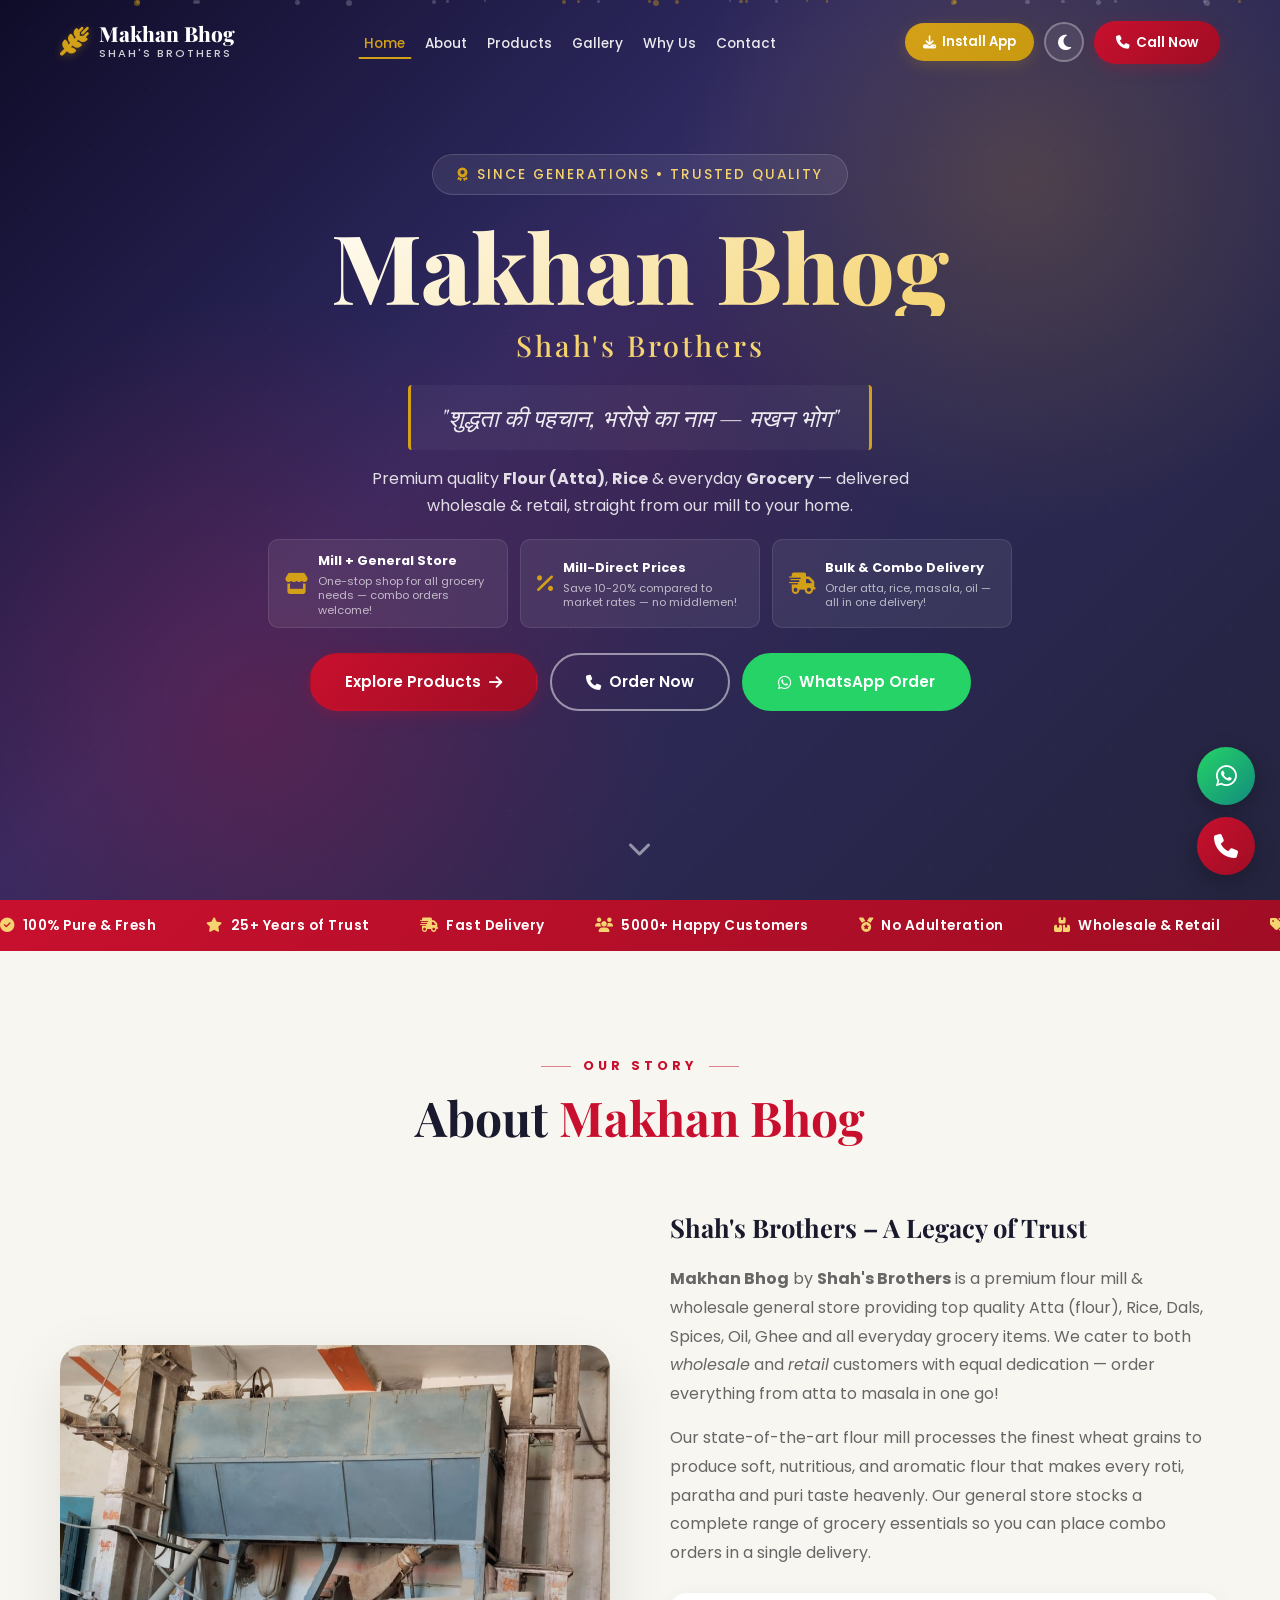
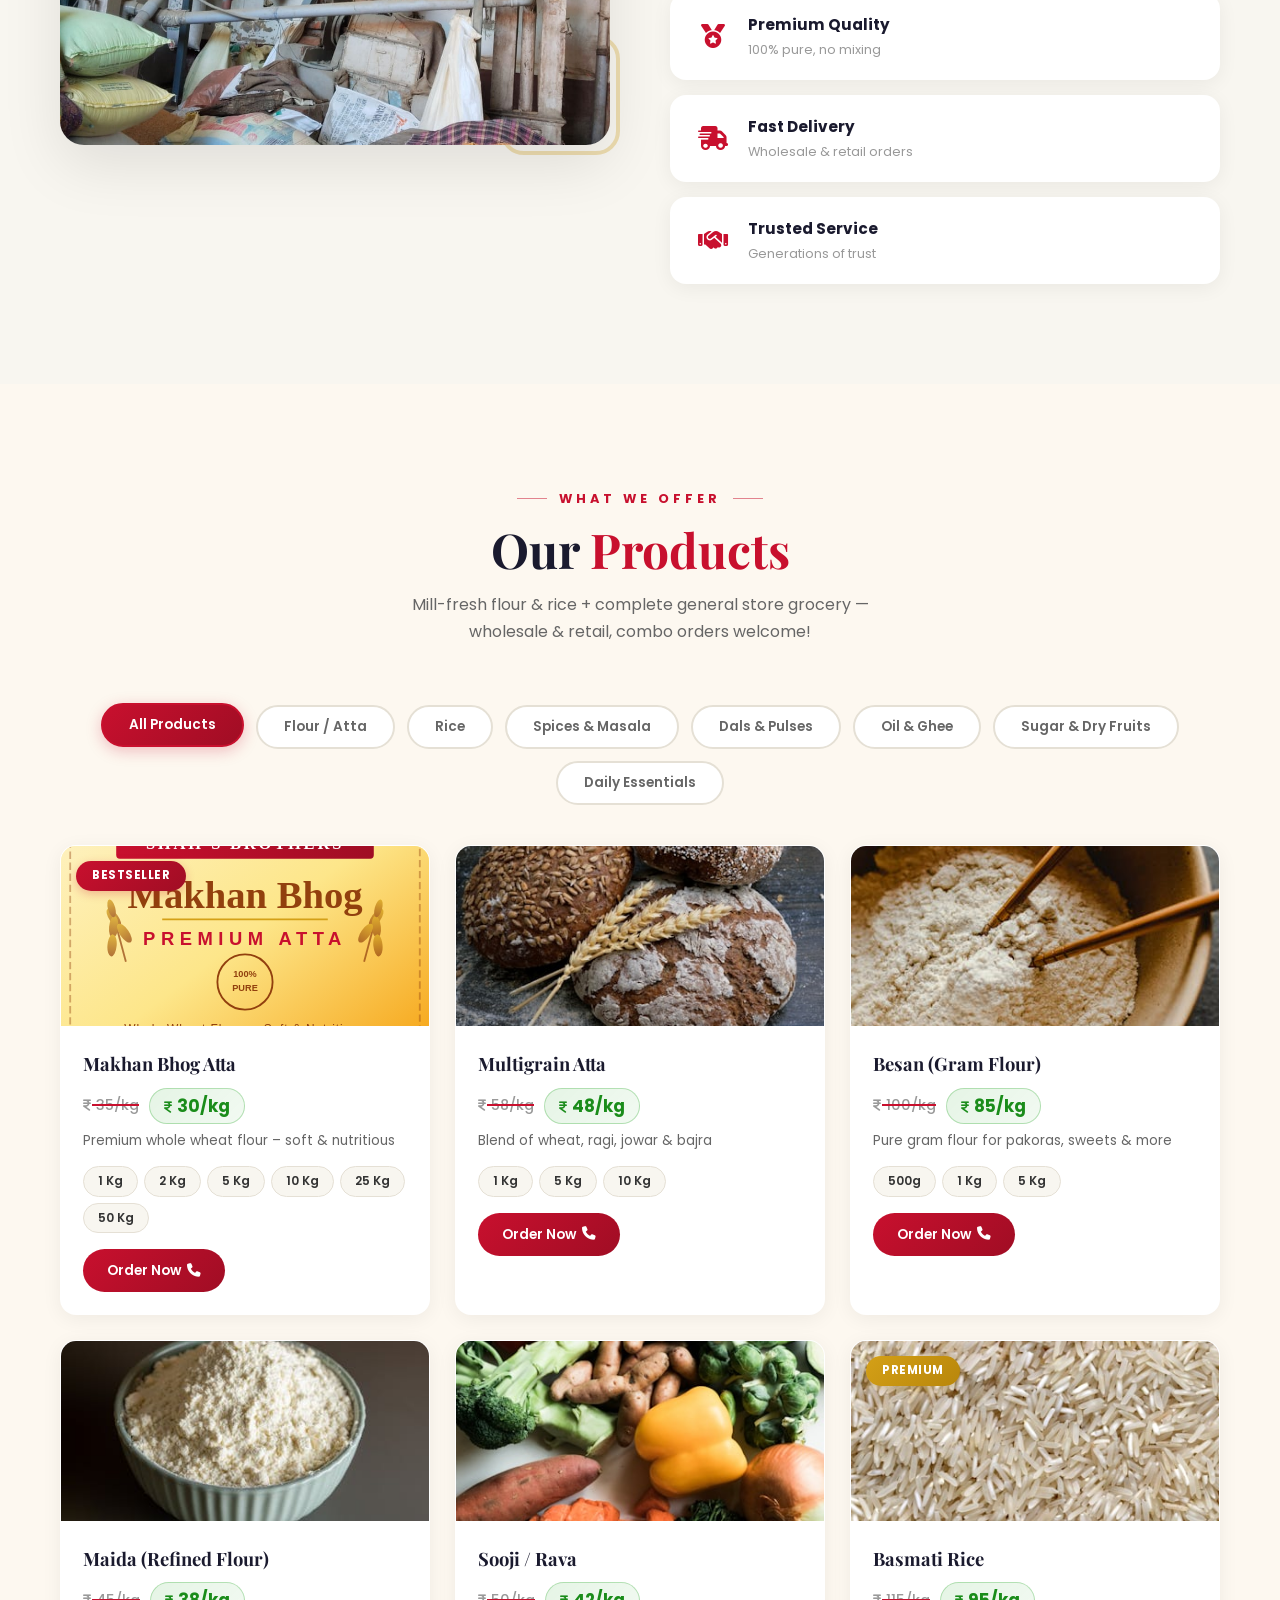
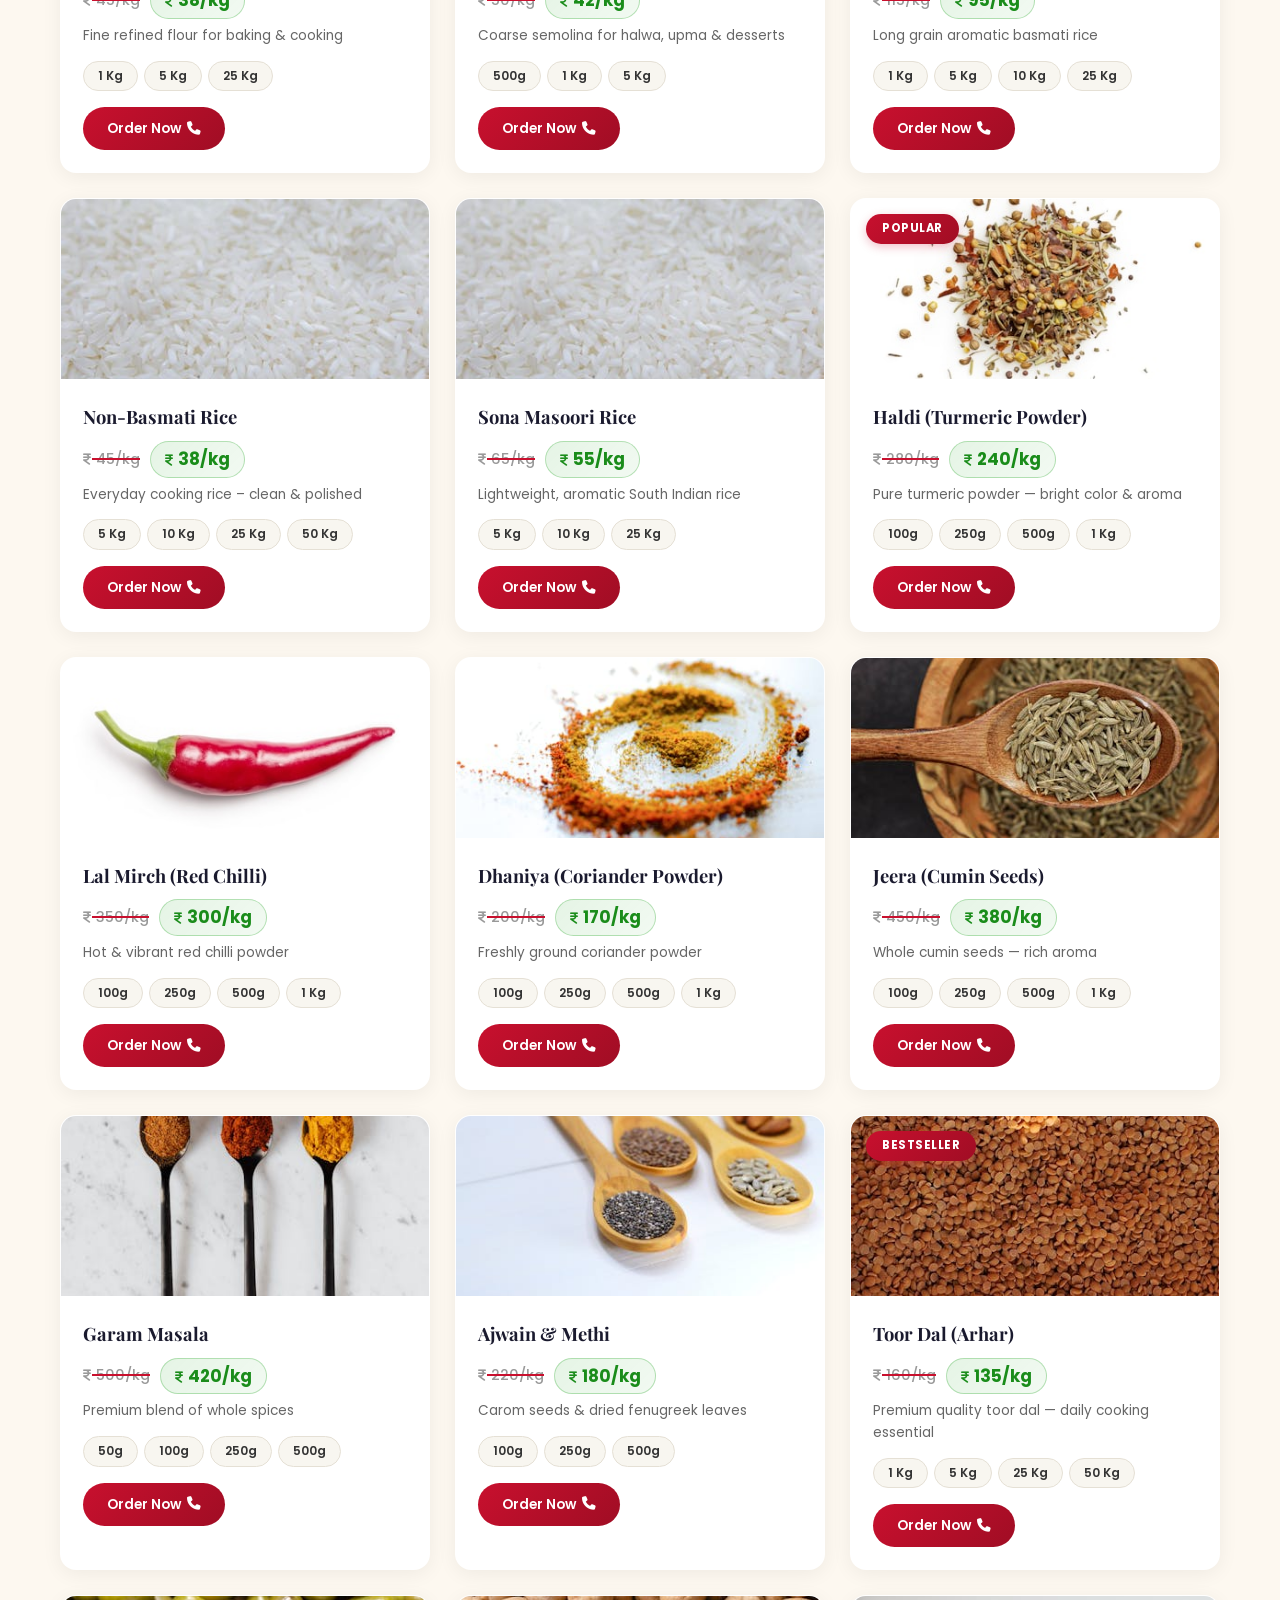
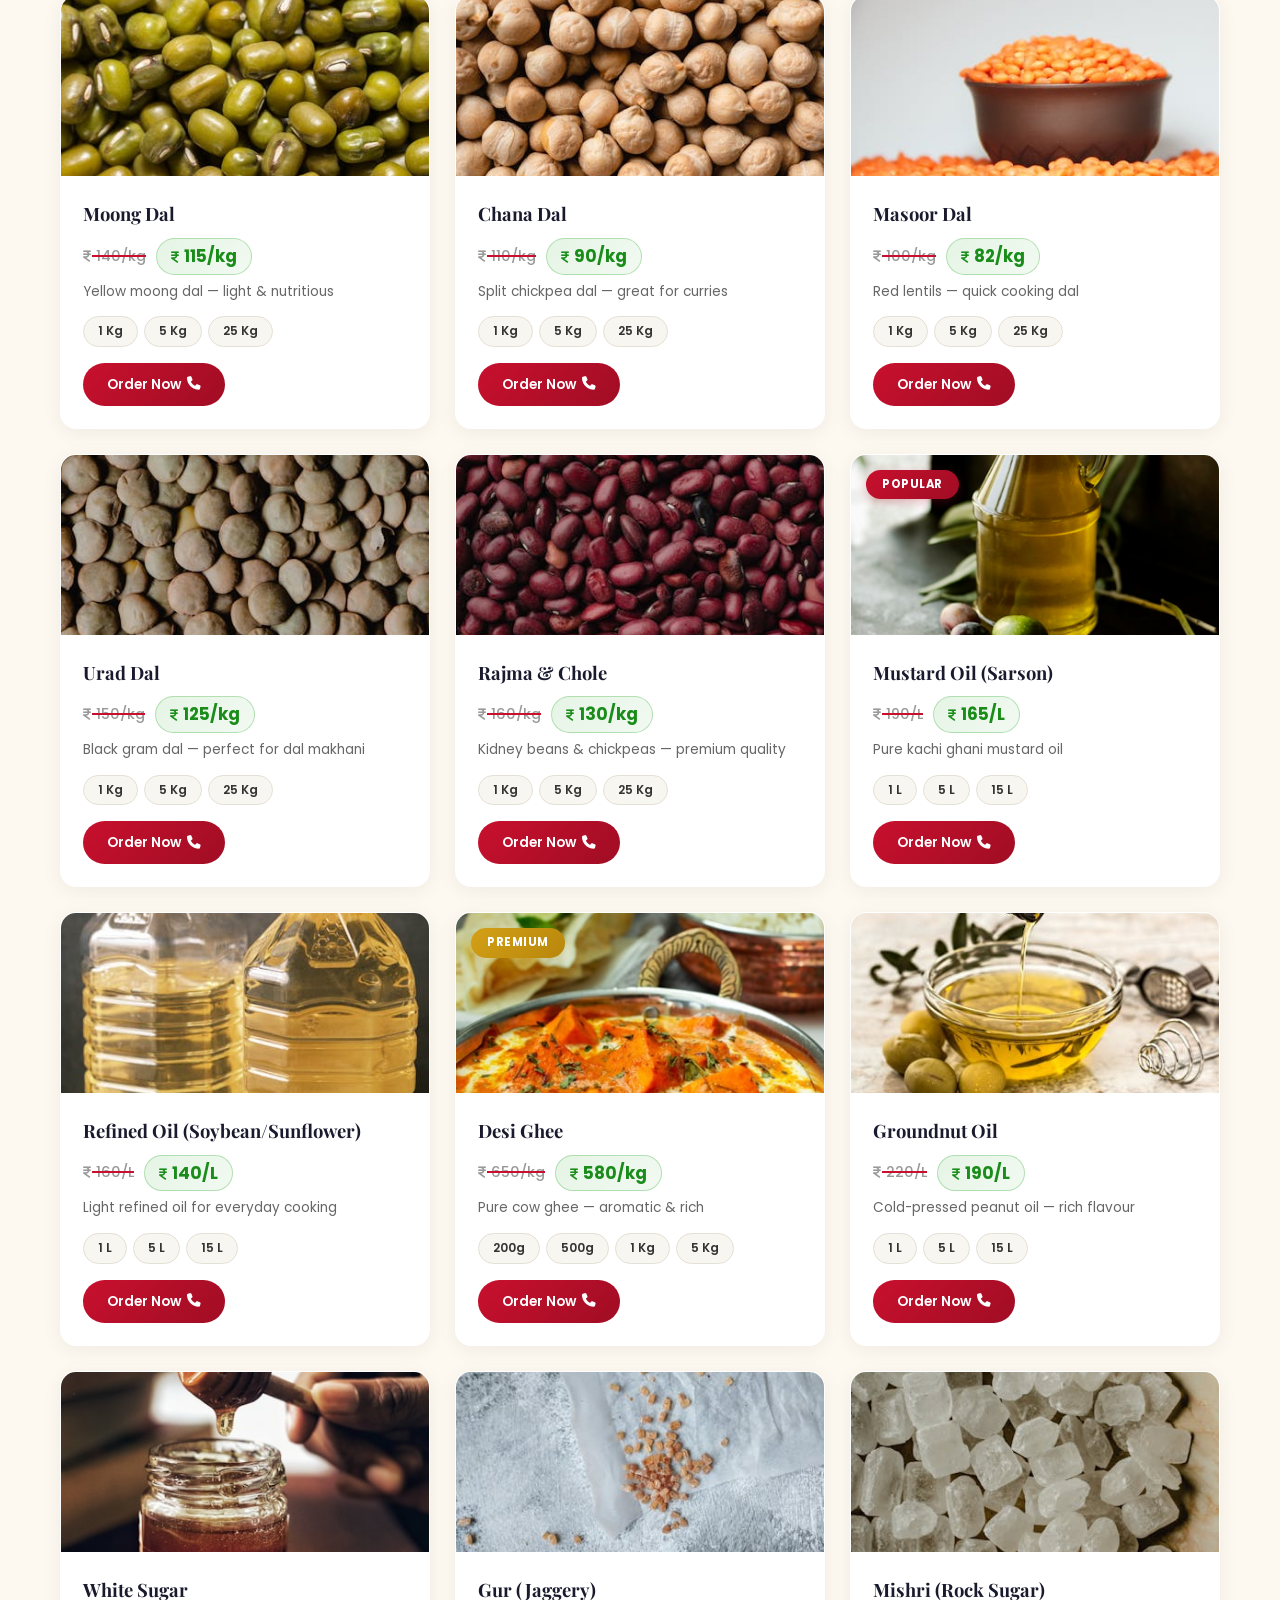
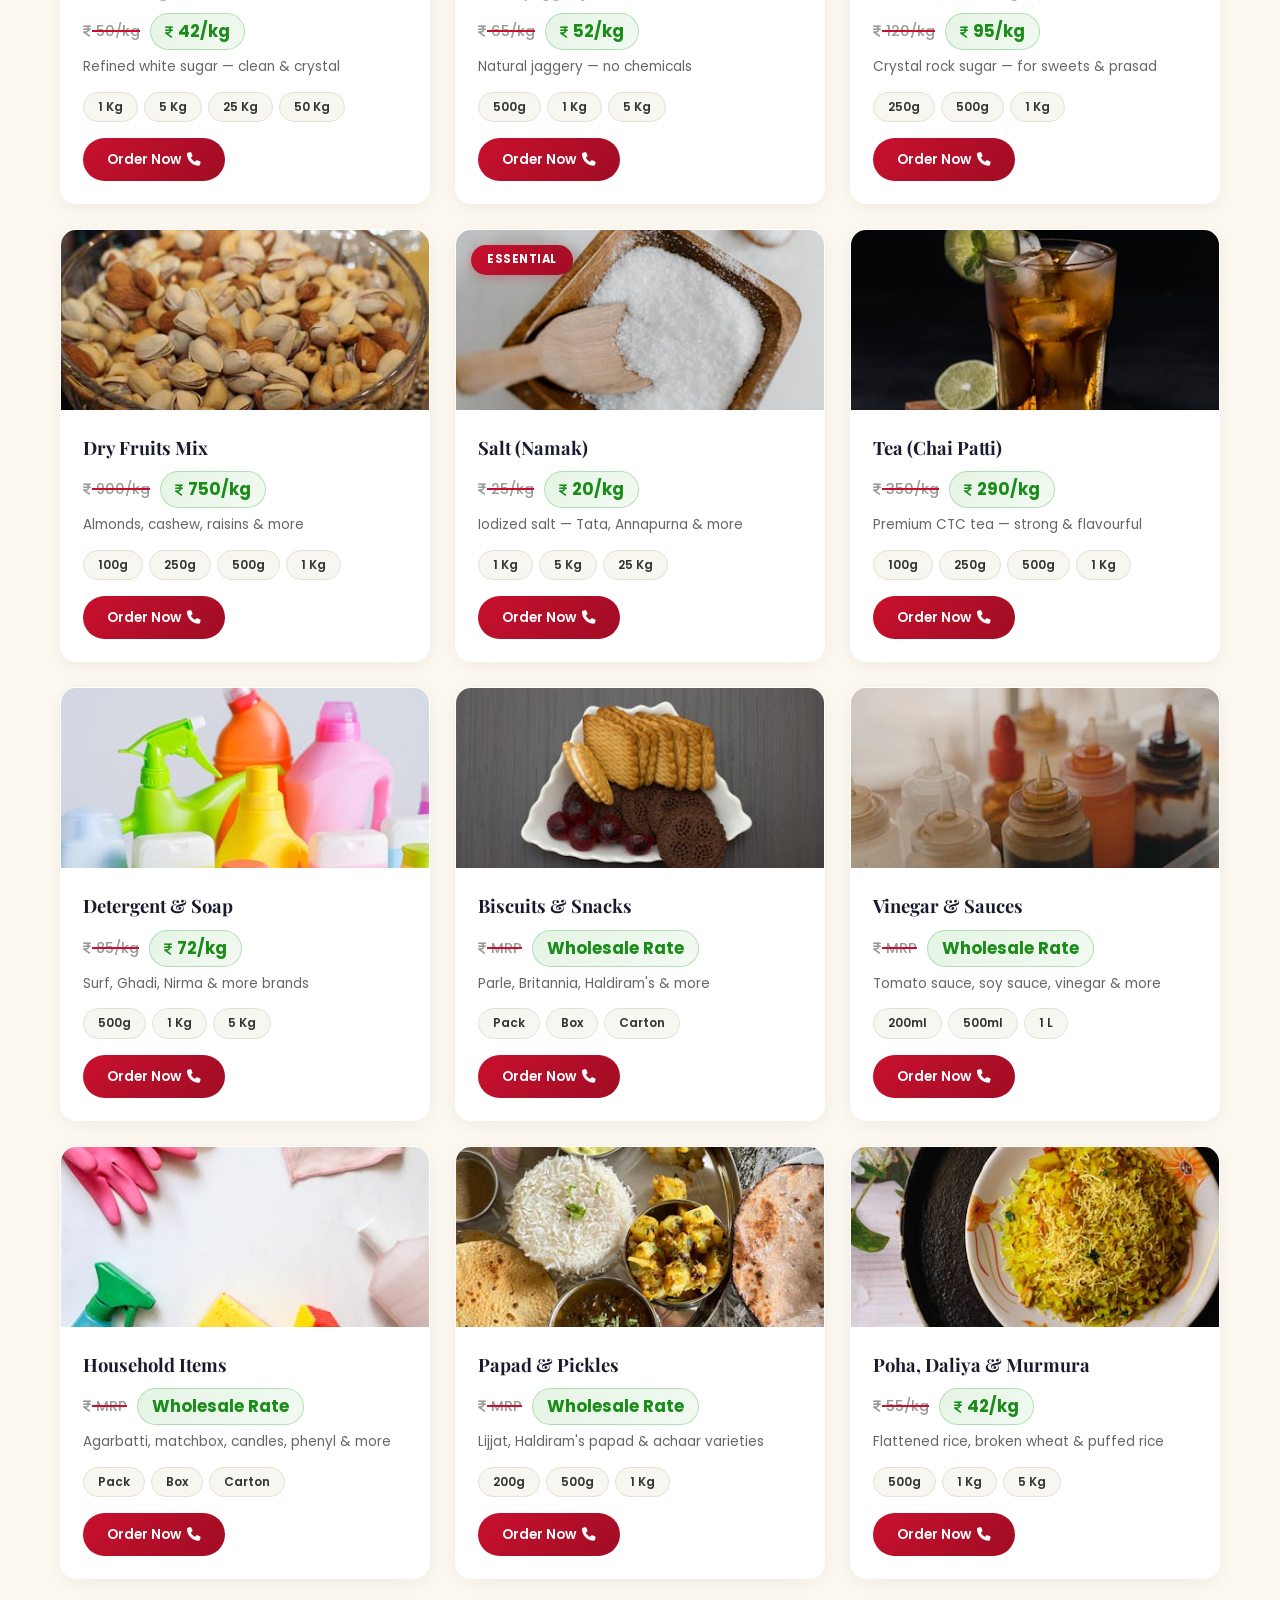
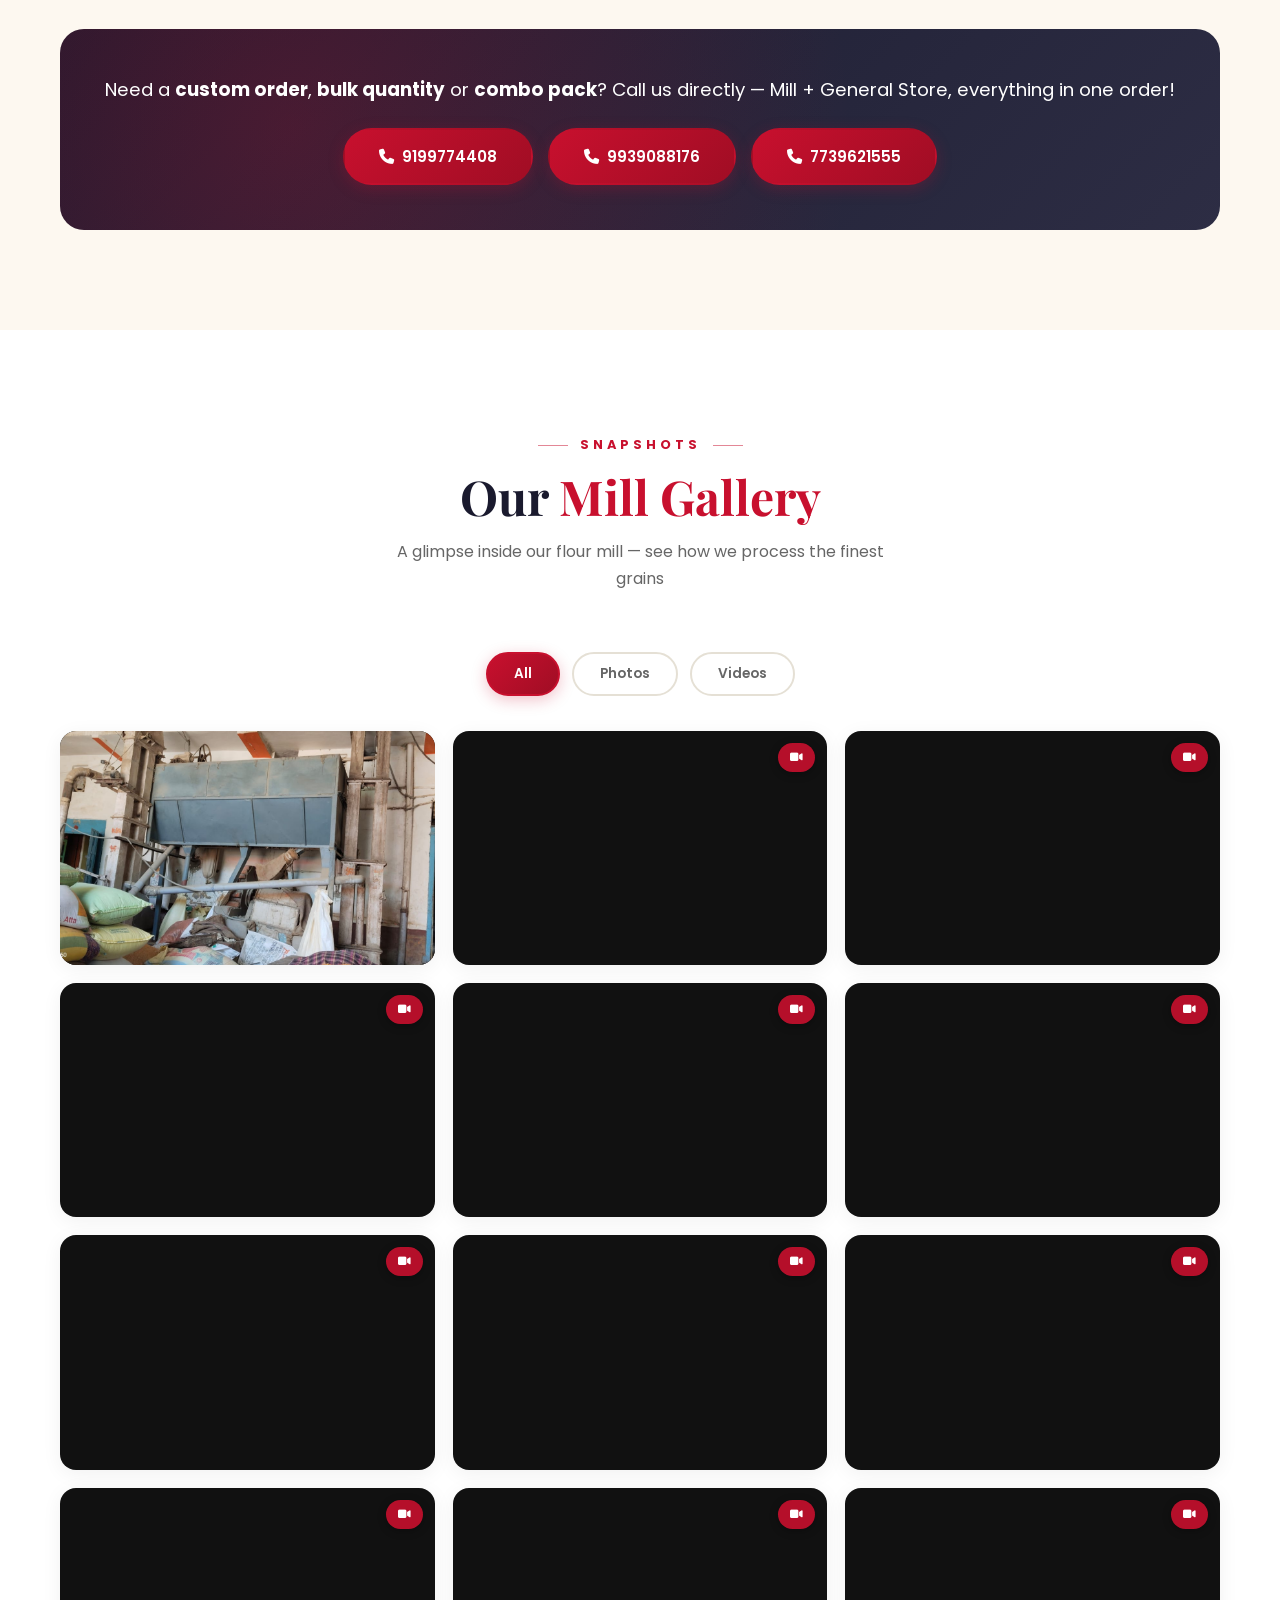
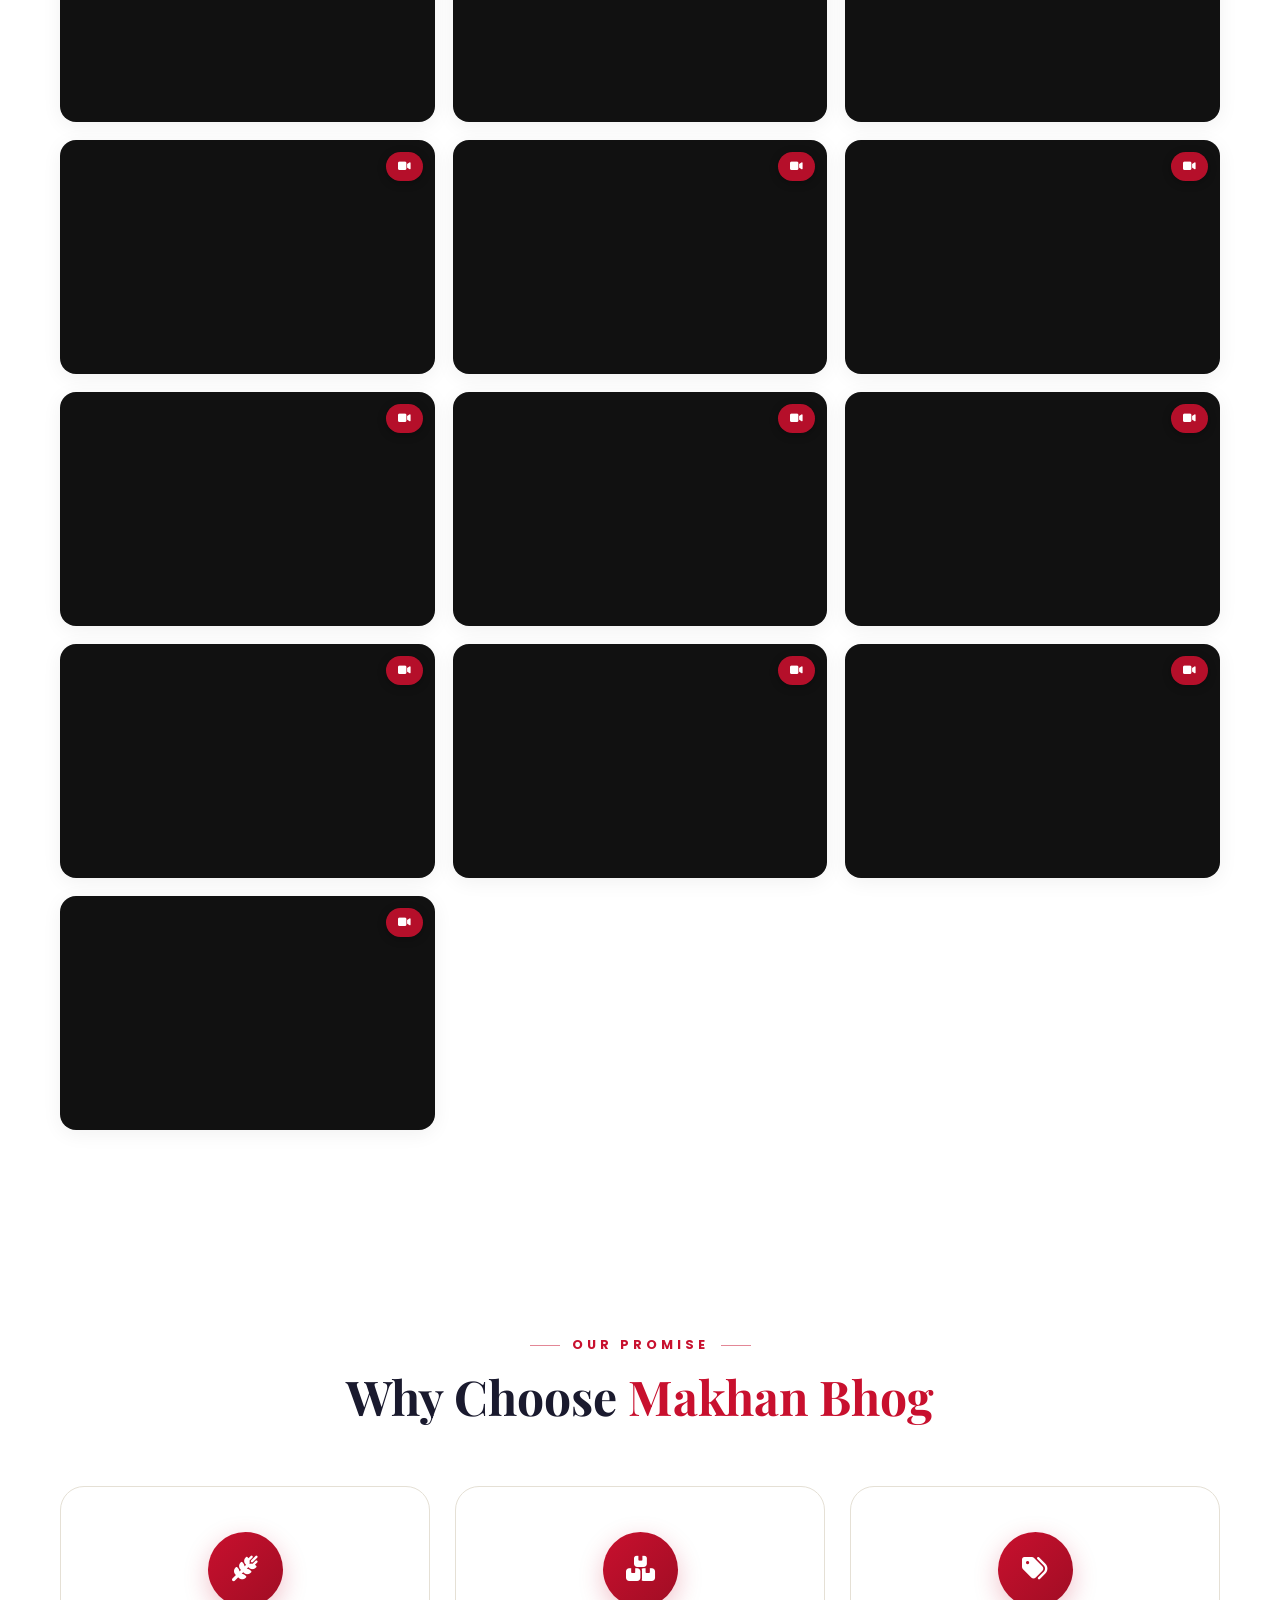
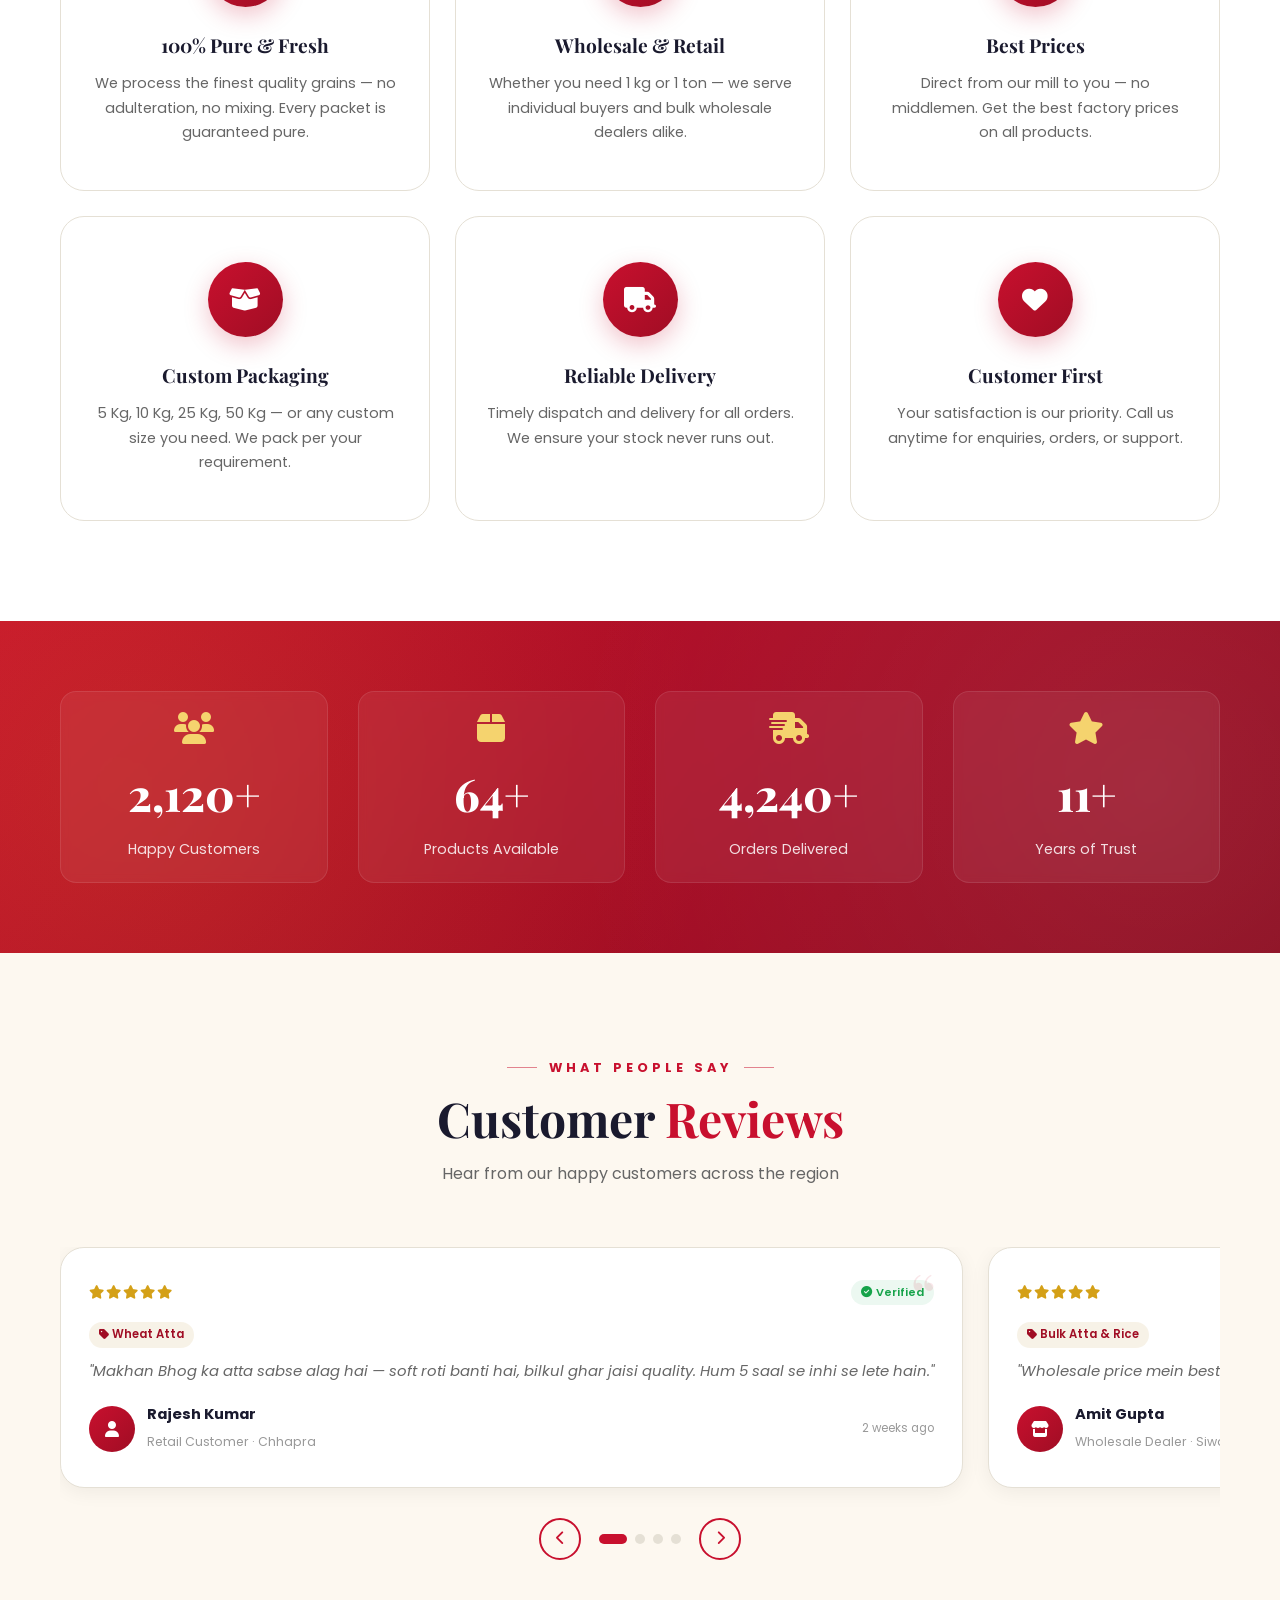
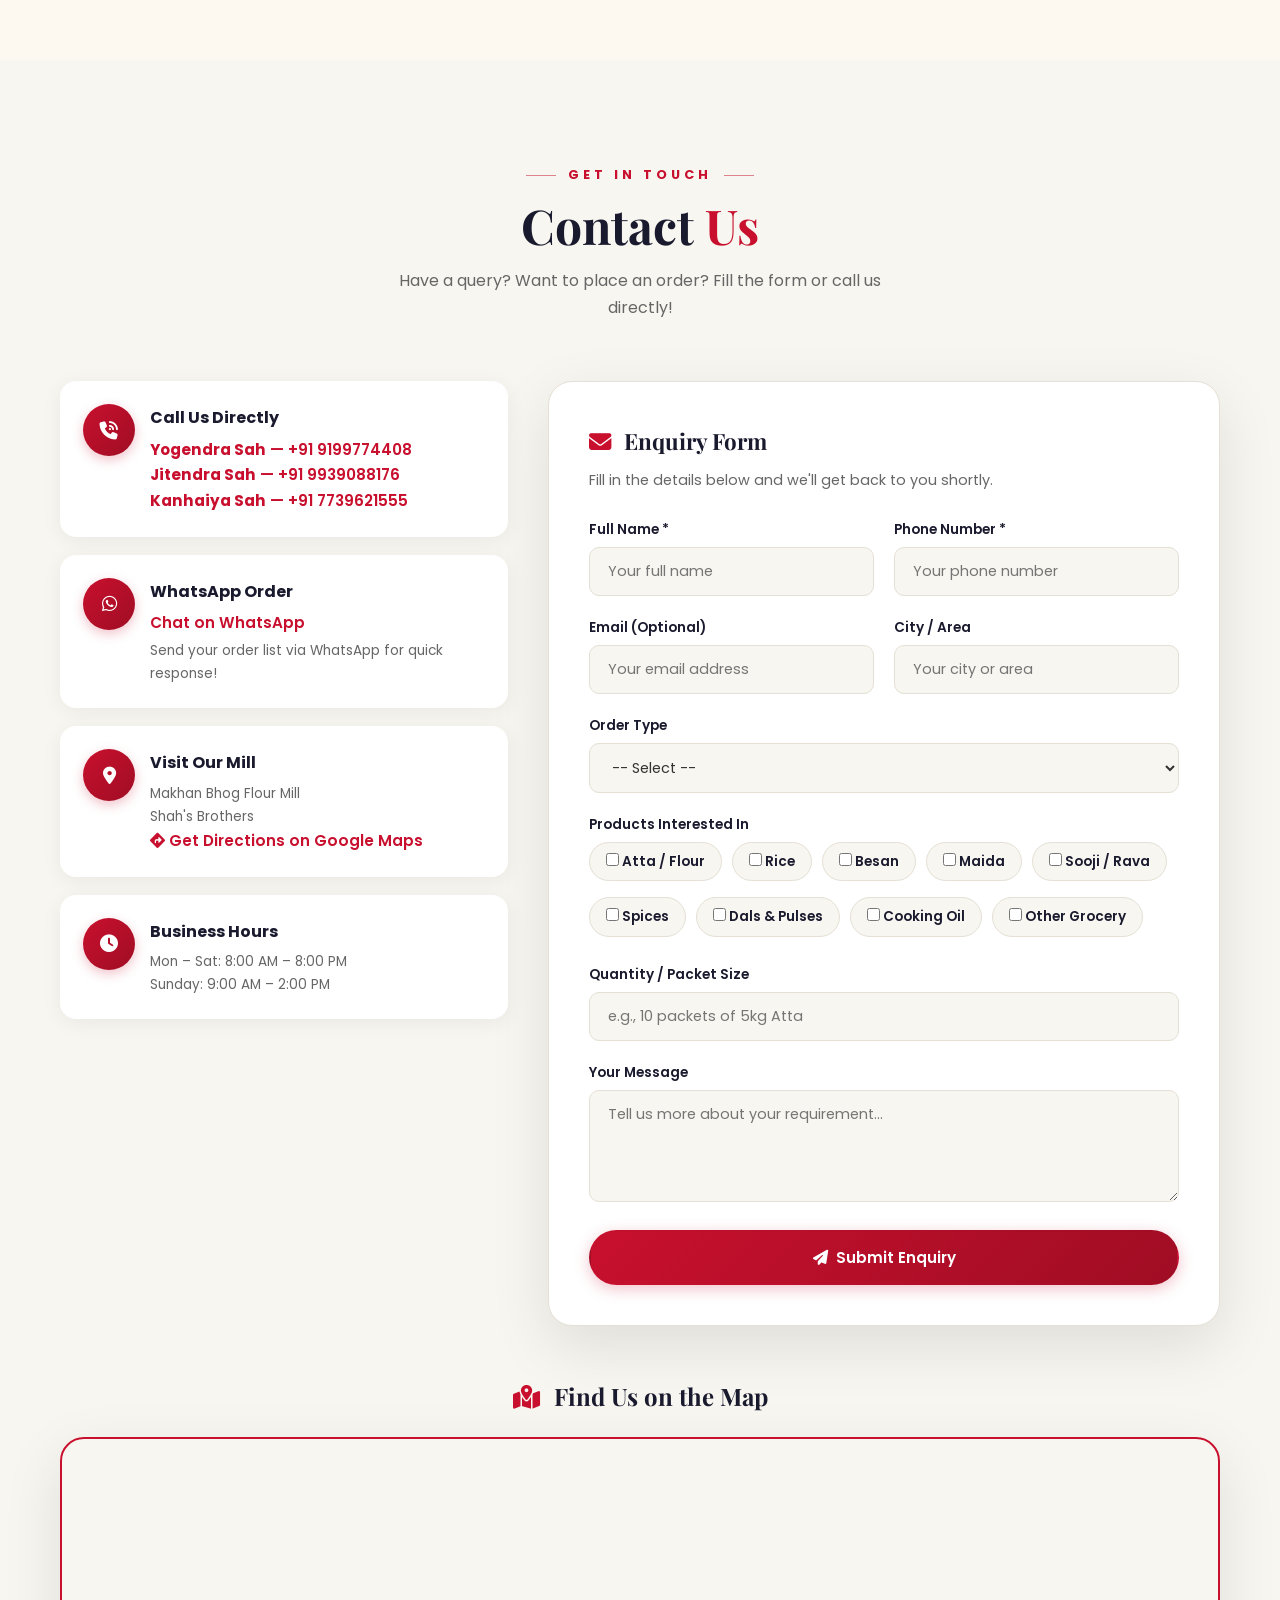
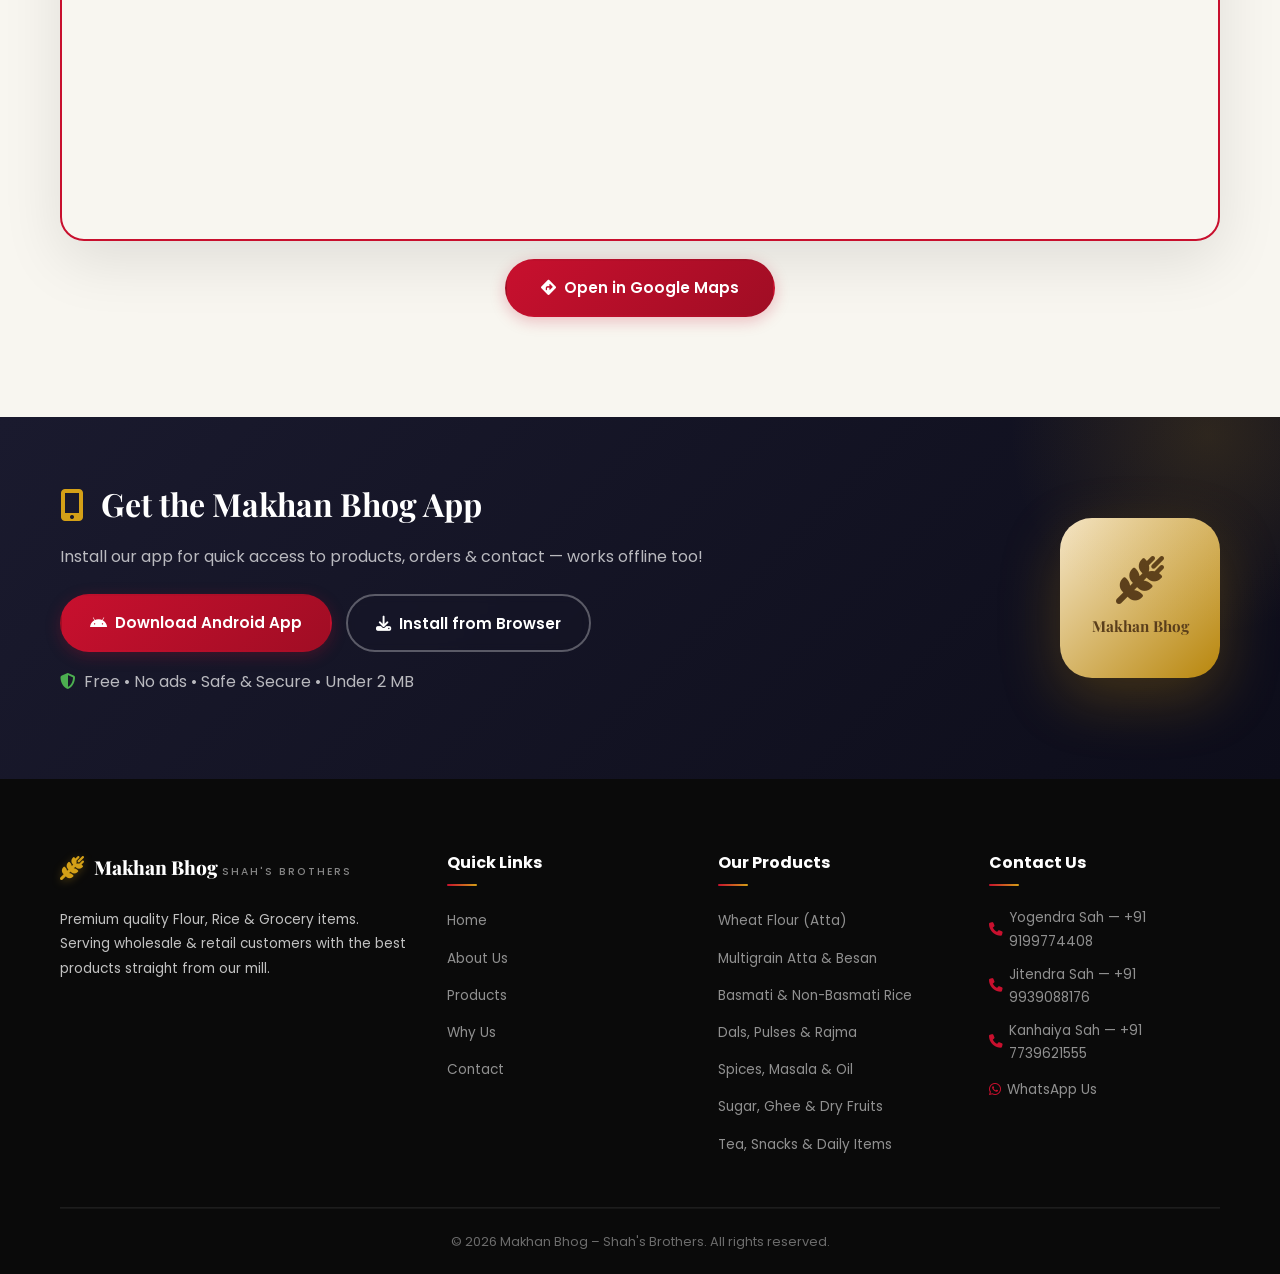
==== index.html @ 6432816e "Replace product icons with real images from Pexels + branded Makhan Bhog SVG" ====
<!DOCTYPE html>
<html lang="en">

<head>
  <meta charset="UTF-8" />
  <meta name="viewport" content="width=device-width, initial-scale=1.0" />
  <title>Makhan Bhog | Shah's Brothers – Premium Flour, Rice, Grocery &amp; General Store</title>
  <meta name="description"
    content="Makhan Bhog by Shah's Brothers – Premium flour mill &amp; wholesale general store. Atta, rice, dals, spices, oil, ghee &amp; all grocery. Combo orders welcome!" />
  <link rel="preconnect" href="https://fonts.googleapis.com" />
  <link rel="preconnect" href="https://fonts.gstatic.com" crossorigin />
  <link
    href="https://fonts.googleapis.com/css2?family=Playfair+Display:wght@500;700;800&family=Poppins:wght@300;400;500;600;700&display=swap"
    rel="stylesheet" />
  <!-- PWA Manifest -->
  <link rel="manifest" href="manifest.json" />
  <meta name="theme-color" content="#b8860b" />
  <meta name="apple-mobile-web-app-capable" content="yes" />
  <meta name="apple-mobile-web-app-status-bar-style" content="black-translucent" />
  <meta name="apple-mobile-web-app-title" content="Makhan Bhog" />
  <link rel="apple-touch-icon" href="icons/icon-192.png" />
  <!-- Font Awesome for icons -->
  <link rel="stylesheet" href="https://cdnjs.cloudflare.com/ajax/libs/font-awesome/6.5.1/css/all.min.css" />
  <link rel="stylesheet" href="css/style.css" />
</head>

<body>
  <!-- ===== NAVBAR ===== -->
  <nav id="navbar">
    <div class="nav-container">
      <a href="#home" class="logo">
        <span class="logo-icon"><i class="fas fa-wheat-awn"></i></span>
        <div class="logo-text">
          <span class="brand-name">Makhan Bhog</span>
          <span class="brand-sub">Shah's Brothers</span>
        </div>
      </a>
      <ul class="nav-links" id="navLinks">
        <li><a href="#home" class="active">Home</a></li>
        <li><a href="#about">About</a></li>
        <li><a href="#products">Products</a></li>
        <li><a href="#gallery">Gallery</a></li>
        <li><a href="#why-us">Why Us</a></li>
        <li><a href="#contact">Contact</a></li>
      </ul>
      <div class="nav-actions">
        <button class="nav-install-btn" id="installBtn" aria-label="Install App">
          <i class="fas fa-download"></i> <span>Install App</span>
        </button>
        <button class="theme-toggle" id="themeToggle" aria-label="Toggle dark mode">
          <i class="fas fa-moon"></i>
        </button>
        <a href="tel:+919199774408" class="nav-call-btn"><i class="fas fa-phone"></i> Call Now</a>
        <button class="hamburger" id="hamburger" aria-label="Toggle menu">
          <span></span><span></span><span></span>
        </button>
      </div>
    </div>
  </nav>

  <!-- ===== HERO ===== -->
  <section id="home" class="hero">
    <div class="hero-particles" id="heroParticles"></div>
    <div class="hero-content">
      <div class="hero-badge-wrap">
        <span class="hero-badge"><i class="fas fa-award"></i> Since Generations &bull; Trusted Quality</span>
      </div>
      <h1>Makhan Bhog</h1>
      <h2>Shah's Brothers</h2>
      <p class="hero-quote">"शुद्धता की पहचान, भरोसे का नाम — मखन भोग"</p>
      <p class="hero-desc">Premium quality <strong>Flour (Atta)</strong>, <strong>Rice</strong> &amp; everyday
        <strong>Grocery</strong> — delivered wholesale &amp; retail, straight from our mill to your home.
      </p>
      <div class="hero-offers">
        <div class="hero-offer-card">
          <i class="fas fa-store"></i>
          <div>
            <strong>Mill + General Store</strong>
            <p>One-stop shop for all grocery needs — combo orders welcome!</p>
          </div>
        </div>
        <div class="hero-offer-card">
          <i class="fas fa-percent"></i>
          <div>
            <strong>Mill-Direct Prices</strong>
            <p>Save 10-20% compared to market rates — no middlemen!</p>
          </div>
        </div>
        <div class="hero-offer-card">
          <i class="fas fa-truck-fast"></i>
          <div>
            <strong>Bulk &amp; Combo Delivery</strong>
            <p>Order atta, rice, masala, oil — all in one delivery!</p>
          </div>
        </div>
      </div>
      <div class="hero-btns">
        <a href="#products" class="btn btn-primary btn-glow">Explore Products <i class="fas fa-arrow-right"></i></a>
        <a href="tel:+919199774408" class="btn btn-outline btn-glow"><i class="fas fa-phone"></i> Order Now</a>
        <a href="https://wa.me/919199774408" class="btn btn-whatsapp btn-glow" target="_blank" rel="noopener noreferrer"><i class="fab fa-whatsapp"></i> WhatsApp Order</a>
      </div>

    </div>
    <div class="hero-scroll">
      <a href="#about"><i class="fas fa-chevron-down"></i></a>
    </div>
  </section>

  <!-- ===== TRUST MARQUEE ===== -->
  <div class="trust-marquee">
    <div class="marquee-track">
      <span><i class="fas fa-check-circle"></i> 100% Pure &amp; Fresh</span>
      <span><i class="fas fa-star"></i> 25+ Years of Trust</span>
      <span><i class="fas fa-truck-fast"></i> Fast Delivery</span>
      <span><i class="fas fa-users"></i> 5000+ Happy Customers</span>
      <span><i class="fas fa-medal"></i> No Adulteration</span>
      <span><i class="fas fa-boxes-stacked"></i> Wholesale &amp; Retail</span>
      <span><i class="fas fa-tags"></i> Best Mill Prices</span>
      <span><i class="fas fa-handshake"></i> Trusted by Generations</span>
      <!-- Duplicate for seamless loop -->
      <span><i class="fas fa-check-circle"></i> 100% Pure &amp; Fresh</span>
      <span><i class="fas fa-star"></i> 25+ Years of Trust</span>
      <span><i class="fas fa-truck-fast"></i> Fast Delivery</span>
      <span><i class="fas fa-users"></i> 5000+ Happy Customers</span>
      <span><i class="fas fa-medal"></i> No Adulteration</span>
      <span><i class="fas fa-boxes-stacked"></i> Wholesale &amp; Retail</span>
      <span><i class="fas fa-tags"></i> Best Mill Prices</span>
      <span><i class="fas fa-handshake"></i> Trusted by Generations</span>
    </div>
  </div>

  <!-- ===== ABOUT ===== -->
  <section id="about" class="section about">
    <div class="container">
      <div class="section-header">
        <p class="section-tag">Our Story</p>
        <h2>About <span>Makhan Bhog</span></h2>
      </div>
      <div class="about-grid">
        <div class="about-image">
          <img src="images/mill-photo-01.jpeg" alt="Makhan Bhog Flour Mill - Shah's Brothers" class="about-img" loading="lazy" />
        </div>
        <div class="about-text">
          <h3>Shah's Brothers – A Legacy of Trust</h3>
          <p><strong>Makhan Bhog</strong> by <strong>Shah's Brothers</strong> is a premium flour mill &amp; wholesale general store providing top
            quality Atta (flour), Rice, Dals, Spices, Oil, Ghee and all everyday grocery items. We cater to both <em>wholesale</em> and
            <em>retail</em> customers with equal dedication — order everything from atta to masala in one go!
          </p>
          <p>Our state-of-the-art flour mill processes the finest wheat grains to produce soft, nutritious, and
            aromatic flour that makes every roti, paratha and puri taste heavenly. Our general store stocks a complete
            range of grocery essentials so you can place combo orders in a single delivery.</p>
          <div class="about-highlights">
            <div class="highlight">
              <i class="fas fa-medal"></i>
              <div>
                <strong>Premium Quality</strong>
                <p>100% pure, no mixing</p>
              </div>
            </div>
            <div class="highlight">
              <i class="fas fa-truck-fast"></i>
              <div>
                <strong>Fast Delivery</strong>
                <p>Wholesale &amp; retail orders</p>
              </div>
            </div>
            <div class="highlight">
              <i class="fas fa-handshake"></i>
              <div>
                <strong>Trusted Service</strong>
                <p>Generations of trust</p>
              </div>
            </div>
          </div>
        </div>
      </div>
    </div>
  </section>

  <!-- ===== PRODUCTS ===== -->
  <section id="products" class="section products">
    <div class="container">
      <div class="section-header">
        <p class="section-tag">What We Offer</p>
        <h2>Our <span>Products</span></h2>
        <p class="section-desc">Mill-fresh flour &amp; rice + complete general store grocery — wholesale &amp; retail, combo orders welcome!</p>
      </div>

      <!-- Product Categories -->
      <div class="product-categories">
        <button class="cat-btn active" data-category="all">All Products</button>
        <button class="cat-btn" data-category="flour">Flour / Atta</button>
        <button class="cat-btn" data-category="rice">Rice</button>
        <button class="cat-btn" data-category="spices">Spices &amp; Masala</button>
        <button class="cat-btn" data-category="dals">Dals &amp; Pulses</button>
        <button class="cat-btn" data-category="oil">Oil &amp; Ghee</button>
        <button class="cat-btn" data-category="sugar">Sugar &amp; Dry Fruits</button>
        <button class="cat-btn" data-category="grocery">Daily Essentials</button>
      </div>

      <div class="products-grid">
        <!-- Flour Products -->
        <div class="product-card" data-category="flour">
          <div class="product-badge">Bestseller</div>
          <div class="product-img">
            <img src="images/products/makhan-bhog-brand.svg" alt="Makhan Bhog Atta" loading="lazy">
          </div>
          <div class="product-info">
            <h3>Makhan Bhog Atta</h3>
            <p class="product-price"><span class="price-market"><i class="fas fa-indian-rupee-sign"></i> 35/kg</span> <span class="price-ours"><i class="fas fa-indian-rupee-sign"></i> 30/kg</span></p>
            <p>Premium whole wheat flour – soft &amp; nutritious</p>
            <div class="product-sizes">
              <span class="size-tag">1 Kg</span>
              <span class="size-tag">2 Kg</span>
              <span class="size-tag">5 Kg</span>
              <span class="size-tag">10 Kg</span>
              <span class="size-tag">25 Kg</span>
              <span class="size-tag">50 Kg</span>
            </div>
            <a href="tel:+919199774408" class="btn btn-sm">Order Now <i class="fas fa-phone"></i></a>
          </div>
        </div>

        <div class="product-card" data-category="flour">
          <div class="product-img">
            <img src="images/products/multigrain-atta.jpg" alt="Multigrain Atta" loading="lazy">
          </div>
          <div class="product-info">
            <h3>Multigrain Atta</h3>
            <p class="product-price"><span class="price-market"><i class="fas fa-indian-rupee-sign"></i> 58/kg</span> <span class="price-ours"><i class="fas fa-indian-rupee-sign"></i> 48/kg</span></p>
            <p>Blend of wheat, ragi, jowar &amp; bajra</p>
            <div class="product-sizes">
              <span class="size-tag">1 Kg</span>
              <span class="size-tag">5 Kg</span>
              <span class="size-tag">10 Kg</span>
            </div>
            <a href="tel:+919199774408" class="btn btn-sm">Order Now <i class="fas fa-phone"></i></a>
          </div>
        </div>

        <div class="product-card" data-category="flour">
          <div class="product-img">
            <img src="images/products/besan.jpg" alt="Besan (Gram Flour)" loading="lazy">
          </div>
          <div class="product-info">
            <h3>Besan (Gram Flour)</h3>
            <p class="product-price"><span class="price-market"><i class="fas fa-indian-rupee-sign"></i> 100/kg</span> <span class="price-ours"><i class="fas fa-indian-rupee-sign"></i> 85/kg</span></p>
            <p>Pure gram flour for pakoras, sweets &amp; more</p>
            <div class="product-sizes">
              <span class="size-tag">500g</span>
              <span class="size-tag">1 Kg</span>
              <span class="size-tag">5 Kg</span>
            </div>
            <a href="tel:+919199774408" class="btn btn-sm">Order Now <i class="fas fa-phone"></i></a>
          </div>
        </div>

        <div class="product-card" data-category="flour">
          <div class="product-img">
            <img src="images/products/maida.jpg" alt="Maida (Refined Flour)" loading="lazy">
          </div>
          <div class="product-info">
            <h3>Maida (Refined Flour)</h3>
            <p class="product-price"><span class="price-market"><i class="fas fa-indian-rupee-sign"></i> 45/kg</span> <span class="price-ours"><i class="fas fa-indian-rupee-sign"></i> 38/kg</span></p>
            <p>Fine refined flour for baking &amp; cooking</p>
            <div class="product-sizes">
              <span class="size-tag">1 Kg</span>
              <span class="size-tag">5 Kg</span>
              <span class="size-tag">25 Kg</span>
            </div>
            <a href="tel:+919199774408" class="btn btn-sm">Order Now <i class="fas fa-phone"></i></a>
          </div>
        </div>

        <div class="product-card" data-category="flour">
          <div class="product-img">
            <img src="images/products/sooji.jpg" alt="Sooji / Rava" loading="lazy">
          </div>
          <div class="product-info">
            <h3>Sooji / Rava</h3>
            <p class="product-price"><span class="price-market"><i class="fas fa-indian-rupee-sign"></i> 50/kg</span> <span class="price-ours"><i class="fas fa-indian-rupee-sign"></i> 42/kg</span></p>
            <p>Coarse semolina for halwa, upma &amp; desserts</p>
            <div class="product-sizes">
              <span class="size-tag">500g</span>
              <span class="size-tag">1 Kg</span>
              <span class="size-tag">5 Kg</span>
            </div>
            <a href="tel:+919199774408" class="btn btn-sm">Order Now <i class="fas fa-phone"></i></a>
          </div>
        </div>

        <!-- Rice Products -->
        <div class="product-card" data-category="rice">
          <div class="product-badge best">Premium</div>
          <div class="product-img">
            <img src="images/products/basmati-rice.jpg" alt="Basmati Rice" loading="lazy">
          </div>
          <div class="product-info">
            <h3>Basmati Rice</h3>
            <p class="product-price"><span class="price-market"><i class="fas fa-indian-rupee-sign"></i> 115/kg</span> <span class="price-ours"><i class="fas fa-indian-rupee-sign"></i> 95/kg</span></p>
            <p>Long grain aromatic basmati rice</p>
            <div class="product-sizes">
              <span class="size-tag">1 Kg</span>
              <span class="size-tag">5 Kg</span>
              <span class="size-tag">10 Kg</span>
              <span class="size-tag">25 Kg</span>
            </div>
            <a href="tel:+919199774408" class="btn btn-sm">Order Now <i class="fas fa-phone"></i></a>
          </div>
        </div>

        <div class="product-card" data-category="rice">
          <div class="product-img">
            <img src="images/products/rice.jpg" alt="Non-Basmati Rice" loading="lazy">
          </div>
          <div class="product-info">
            <h3>Non-Basmati Rice</h3>
            <p class="product-price"><span class="price-market"><i class="fas fa-indian-rupee-sign"></i> 45/kg</span> <span class="price-ours"><i class="fas fa-indian-rupee-sign"></i> 38/kg</span></p>
            <p>Everyday cooking rice – clean &amp; polished</p>
            <div class="product-sizes">
              <span class="size-tag">5 Kg</span>
              <span class="size-tag">10 Kg</span>
              <span class="size-tag">25 Kg</span>
              <span class="size-tag">50 Kg</span>
            </div>
            <a href="tel:+919199774408" class="btn btn-sm">Order Now <i class="fas fa-phone"></i></a>
          </div>
        </div>

        <div class="product-card" data-category="rice">
          <div class="product-img">
            <img src="images/products/rice.jpg" alt="Sona Masoori Rice" loading="lazy">
          </div>
          <div class="product-info">
            <h3>Sona Masoori Rice</h3>
            <p class="product-price"><span class="price-market"><i class="fas fa-indian-rupee-sign"></i> 65/kg</span> <span class="price-ours"><i class="fas fa-indian-rupee-sign"></i> 55/kg</span></p>
            <p>Lightweight, aromatic South Indian rice</p>
            <div class="product-sizes">
              <span class="size-tag">5 Kg</span>
              <span class="size-tag">10 Kg</span>
              <span class="size-tag">25 Kg</span>
            </div>
            <a href="tel:+919199774408" class="btn btn-sm">Order Now <i class="fas fa-phone"></i></a>
          </div>
        </div>

        <!-- Spices & Masala Products -->
        <div class="product-card" data-category="spices">
          <div class="product-badge">Popular</div>
          <div class="product-img">
            <img src="images/products/turmeric.jpg" alt="Haldi (Turmeric Powder)" loading="lazy">
          </div>
          <div class="product-info">
            <h3>Haldi (Turmeric Powder)</h3>
            <p class="product-price"><span class="price-market"><i class="fas fa-indian-rupee-sign"></i> 280/kg</span> <span class="price-ours"><i class="fas fa-indian-rupee-sign"></i> 240/kg</span></p>
            <p>Pure turmeric powder — bright color &amp; aroma</p>
            <div class="product-sizes">
              <span class="size-tag">100g</span>
              <span class="size-tag">250g</span>
              <span class="size-tag">500g</span>
              <span class="size-tag">1 Kg</span>
            </div>
            <a href="tel:+919199774408" class="btn btn-sm">Order Now <i class="fas fa-phone"></i></a>
          </div>
        </div>

        <div class="product-card" data-category="spices">
          <div class="product-img">
            <img src="images/products/red-chilli.jpg" alt="Lal Mirch (Red Chilli)" loading="lazy">
          </div>
          <div class="product-info">
            <h3>Lal Mirch (Red Chilli)</h3>
            <p class="product-price"><span class="price-market"><i class="fas fa-indian-rupee-sign"></i> 350/kg</span> <span class="price-ours"><i class="fas fa-indian-rupee-sign"></i> 300/kg</span></p>
            <p>Hot &amp; vibrant red chilli powder</p>
            <div class="product-sizes">
              <span class="size-tag">100g</span>
              <span class="size-tag">250g</span>
              <span class="size-tag">500g</span>
              <span class="size-tag">1 Kg</span>
            </div>
            <a href="tel:+919199774408" class="btn btn-sm">Order Now <i class="fas fa-phone"></i></a>
          </div>
        </div>

        <div class="product-card" data-category="spices">
          <div class="product-img">
            <img src="images/products/coriander.jpg" alt="Dhaniya (Coriander Powder)" loading="lazy">
          </div>
          <div class="product-info">
            <h3>Dhaniya (Coriander Powder)</h3>
            <p class="product-price"><span class="price-market"><i class="fas fa-indian-rupee-sign"></i> 200/kg</span> <span class="price-ours"><i class="fas fa-indian-rupee-sign"></i> 170/kg</span></p>
            <p>Freshly ground coriander powder</p>
            <div class="product-sizes">
              <span class="size-tag">100g</span>
              <span class="size-tag">250g</span>
              <span class="size-tag">500g</span>
              <span class="size-tag">1 Kg</span>
            </div>
            <a href="tel:+919199774408" class="btn btn-sm">Order Now <i class="fas fa-phone"></i></a>
          </div>
        </div>

        <div class="product-card" data-category="spices">
          <div class="product-img">
            <img src="images/products/cumin.jpg" alt="Jeera (Cumin Seeds)" loading="lazy">
          </div>
          <div class="product-info">
            <h3>Jeera (Cumin Seeds)</h3>
            <p class="product-price"><span class="price-market"><i class="fas fa-indian-rupee-sign"></i> 450/kg</span> <span class="price-ours"><i class="fas fa-indian-rupee-sign"></i> 380/kg</span></p>
            <p>Whole cumin seeds — rich aroma</p>
            <div class="product-sizes">
              <span class="size-tag">100g</span>
              <span class="size-tag">250g</span>
              <span class="size-tag">500g</span>
              <span class="size-tag">1 Kg</span>
            </div>
            <a href="tel:+919199774408" class="btn btn-sm">Order Now <i class="fas fa-phone"></i></a>
          </div>
        </div>

        <div class="product-card" data-category="spices">
          <div class="product-img">
            <img src="images/products/garam-masala.jpg" alt="Garam Masala" loading="lazy">
          </div>
          <div class="product-info">
            <h3>Garam Masala</h3>
            <p class="product-price"><span class="price-market"><i class="fas fa-indian-rupee-sign"></i> 500/kg</span> <span class="price-ours"><i class="fas fa-indian-rupee-sign"></i> 420/kg</span></p>
            <p>Premium blend of whole spices</p>
            <div class="product-sizes">
              <span class="size-tag">50g</span>
              <span class="size-tag">100g</span>
              <span class="size-tag">250g</span>
              <span class="size-tag">500g</span>
            </div>
            <a href="tel:+919199774408" class="btn btn-sm">Order Now <i class="fas fa-phone"></i></a>
          </div>
        </div>

        <div class="product-card" data-category="spices">
          <div class="product-img">
            <img src="images/products/ajwain.jpg" alt="Ajwain &amp; Methi" loading="lazy">
          </div>
          <div class="product-info">
            <h3>Ajwain &amp; Methi</h3>
            <p class="product-price"><span class="price-market"><i class="fas fa-indian-rupee-sign"></i> 220/kg</span> <span class="price-ours"><i class="fas fa-indian-rupee-sign"></i> 180/kg</span></p>
            <p>Carom seeds &amp; dried fenugreek leaves</p>
            <div class="product-sizes">
              <span class="size-tag">100g</span>
              <span class="size-tag">250g</span>
              <span class="size-tag">500g</span>
            </div>
            <a href="tel:+919199774408" class="btn btn-sm">Order Now <i class="fas fa-phone"></i></a>
          </div>
        </div>

        <!-- Dals & Pulses Products -->
        <div class="product-card" data-category="dals">
          <div class="product-badge">Bestseller</div>
          <div class="product-img">
            <img src="images/products/dal-lentils.jpg" alt="Toor Dal (Arhar)" loading="lazy">
          </div>
          <div class="product-info">
            <h3>Toor Dal (Arhar)</h3>
            <p class="product-price"><span class="price-market"><i class="fas fa-indian-rupee-sign"></i> 160/kg</span> <span class="price-ours"><i class="fas fa-indian-rupee-sign"></i> 135/kg</span></p>
            <p>Premium quality toor dal — daily cooking essential</p>
            <div class="product-sizes">
              <span class="size-tag">1 Kg</span>
              <span class="size-tag">5 Kg</span>
              <span class="size-tag">25 Kg</span>
              <span class="size-tag">50 Kg</span>
            </div>
            <a href="tel:+919199774408" class="btn btn-sm">Order Now <i class="fas fa-phone"></i></a>
          </div>
        </div>

        <div class="product-card" data-category="dals">
          <div class="product-img">
            <img src="images/products/moong-dal.jpg" alt="Moong Dal" loading="lazy">
          </div>
          <div class="product-info">
            <h3>Moong Dal</h3>
            <p class="product-price"><span class="price-market"><i class="fas fa-indian-rupee-sign"></i> 140/kg</span> <span class="price-ours"><i class="fas fa-indian-rupee-sign"></i> 115/kg</span></p>
            <p>Yellow moong dal — light &amp; nutritious</p>
            <div class="product-sizes">
              <span class="size-tag">1 Kg</span>
              <span class="size-tag">5 Kg</span>
              <span class="size-tag">25 Kg</span>
            </div>
            <a href="tel:+919199774408" class="btn btn-sm">Order Now <i class="fas fa-phone"></i></a>
          </div>
        </div>

        <div class="product-card" data-category="dals">
          <div class="product-img">
            <img src="images/products/chana-dal.jpg" alt="Chana Dal" loading="lazy">
          </div>
          <div class="product-info">
            <h3>Chana Dal</h3>
            <p class="product-price"><span class="price-market"><i class="fas fa-indian-rupee-sign"></i> 110/kg</span> <span class="price-ours"><i class="fas fa-indian-rupee-sign"></i> 90/kg</span></p>
            <p>Split chickpea dal — great for curries</p>
            <div class="product-sizes">
              <span class="size-tag">1 Kg</span>
              <span class="size-tag">5 Kg</span>
              <span class="size-tag">25 Kg</span>
            </div>
            <a href="tel:+919199774408" class="btn btn-sm">Order Now <i class="fas fa-phone"></i></a>
          </div>
        </div>

        <div class="product-card" data-category="dals">
          <div class="product-img">
            <img src="images/products/masoor-dal.jpg" alt="Masoor Dal" loading="lazy">
          </div>
          <div class="product-info">
            <h3>Masoor Dal</h3>
            <p class="product-price"><span class="price-market"><i class="fas fa-indian-rupee-sign"></i> 100/kg</span> <span class="price-ours"><i class="fas fa-indian-rupee-sign"></i> 82/kg</span></p>
            <p>Red lentils — quick cooking dal</p>
            <div class="product-sizes">
              <span class="size-tag">1 Kg</span>
              <span class="size-tag">5 Kg</span>
              <span class="size-tag">25 Kg</span>
            </div>
            <a href="tel:+919199774408" class="btn btn-sm">Order Now <i class="fas fa-phone"></i></a>
          </div>
        </div>

        <div class="product-card" data-category="dals">
          <div class="product-img">
            <img src="images/products/urad-dal.jpg" alt="Urad Dal" loading="lazy">
          </div>
          <div class="product-info">
            <h3>Urad Dal</h3>
            <p class="product-price"><span class="price-market"><i class="fas fa-indian-rupee-sign"></i> 150/kg</span> <span class="price-ours"><i class="fas fa-indian-rupee-sign"></i> 125/kg</span></p>
            <p>Black gram dal — perfect for dal makhani</p>
            <div class="product-sizes">
              <span class="size-tag">1 Kg</span>
              <span class="size-tag">5 Kg</span>
              <span class="size-tag">25 Kg</span>
            </div>
            <a href="tel:+919199774408" class="btn btn-sm">Order Now <i class="fas fa-phone"></i></a>
          </div>
        </div>

        <div class="product-card" data-category="dals">
          <div class="product-img">
            <img src="images/products/rajma.jpg" alt="Rajma &amp; Chole" loading="lazy">
          </div>
          <div class="product-info">
            <h3>Rajma &amp; Chole</h3>
            <p class="product-price"><span class="price-market"><i class="fas fa-indian-rupee-sign"></i> 160/kg</span> <span class="price-ours"><i class="fas fa-indian-rupee-sign"></i> 130/kg</span></p>
            <p>Kidney beans &amp; chickpeas — premium quality</p>
            <div class="product-sizes">
              <span class="size-tag">1 Kg</span>
              <span class="size-tag">5 Kg</span>
              <span class="size-tag">25 Kg</span>
            </div>
            <a href="tel:+919199774408" class="btn btn-sm">Order Now <i class="fas fa-phone"></i></a>
          </div>
        </div>

        <!-- Oil & Ghee Products -->
        <div class="product-card" data-category="oil">
          <div class="product-badge">Popular</div>
          <div class="product-img">
            <img src="images/products/mustard-oil.jpg" alt="Mustard Oil (Sarson)" loading="lazy">
          </div>
          <div class="product-info">
            <h3>Mustard Oil (Sarson)</h3>
            <p class="product-price"><span class="price-market"><i class="fas fa-indian-rupee-sign"></i> 190/L</span> <span class="price-ours"><i class="fas fa-indian-rupee-sign"></i> 165/L</span></p>
            <p>Pure kachi ghani mustard oil</p>
            <div class="product-sizes">
              <span class="size-tag">1 L</span>
              <span class="size-tag">5 L</span>
              <span class="size-tag">15 L</span>
            </div>
            <a href="tel:+919199774408" class="btn btn-sm">Order Now <i class="fas fa-phone"></i></a>
          </div>
        </div>

        <div class="product-card" data-category="oil">
          <div class="product-img">
            <img src="images/products/refined-oil.jpg" alt="Refined Oil (Soybean/Sunflower)" loading="lazy">
          </div>
          <div class="product-info">
            <h3>Refined Oil (Soybean/Sunflower)</h3>
            <p class="product-price"><span class="price-market"><i class="fas fa-indian-rupee-sign"></i> 160/L</span> <span class="price-ours"><i class="fas fa-indian-rupee-sign"></i> 140/L</span></p>
            <p>Light refined oil for everyday cooking</p>
            <div class="product-sizes">
              <span class="size-tag">1 L</span>
              <span class="size-tag">5 L</span>
              <span class="size-tag">15 L</span>
            </div>
            <a href="tel:+919199774408" class="btn btn-sm">Order Now <i class="fas fa-phone"></i></a>
          </div>
        </div>

        <div class="product-card" data-category="oil">
          <div class="product-badge best">Premium</div>
          <div class="product-img">
            <img src="images/products/ghee.jpg" alt="Desi Ghee" loading="lazy">
          </div>
          <div class="product-info">
            <h3>Desi Ghee</h3>
            <p class="product-price"><span class="price-market"><i class="fas fa-indian-rupee-sign"></i> 650/kg</span> <span class="price-ours"><i class="fas fa-indian-rupee-sign"></i> 580/kg</span></p>
            <p>Pure cow ghee — aromatic &amp; rich</p>
            <div class="product-sizes">
              <span class="size-tag">200g</span>
              <span class="size-tag">500g</span>
              <span class="size-tag">1 Kg</span>
              <span class="size-tag">5 Kg</span>
            </div>
            <a href="tel:+919199774408" class="btn btn-sm">Order Now <i class="fas fa-phone"></i></a>
          </div>
        </div>

        <div class="product-card" data-category="oil">
          <div class="product-img">
            <img src="images/products/groundnut-oil.jpg" alt="Groundnut Oil" loading="lazy">
          </div>
          <div class="product-info">
            <h3>Groundnut Oil</h3>
            <p class="product-price"><span class="price-market"><i class="fas fa-indian-rupee-sign"></i> 220/L</span> <span class="price-ours"><i class="fas fa-indian-rupee-sign"></i> 190/L</span></p>
            <p>Cold-pressed peanut oil — rich flavour</p>
            <div class="product-sizes">
              <span class="size-tag">1 L</span>
              <span class="size-tag">5 L</span>
              <span class="size-tag">15 L</span>
            </div>
            <a href="tel:+919199774408" class="btn btn-sm">Order Now <i class="fas fa-phone"></i></a>
          </div>
        </div>

        <!-- Sugar & Dry Fruits Products -->
        <div class="product-card" data-category="sugar">
          <div class="product-img">
            <img src="images/products/sugar.jpg" alt="White Sugar" loading="lazy">
          </div>
          <div class="product-info">
            <h3>White Sugar</h3>
            <p class="product-price"><span class="price-market"><i class="fas fa-indian-rupee-sign"></i> 50/kg</span> <span class="price-ours"><i class="fas fa-indian-rupee-sign"></i> 42/kg</span></p>
            <p>Refined white sugar — clean &amp; crystal</p>
            <div class="product-sizes">
              <span class="size-tag">1 Kg</span>
              <span class="size-tag">5 Kg</span>
              <span class="size-tag">25 Kg</span>
              <span class="size-tag">50 Kg</span>
            </div>
            <a href="tel:+919199774408" class="btn btn-sm">Order Now <i class="fas fa-phone"></i></a>
          </div>
        </div>

        <div class="product-card" data-category="sugar">
          <div class="product-img">
            <img src="images/products/jaggery.jpg" alt="Gur (Jaggery)" loading="lazy">
          </div>
          <div class="product-info">
            <h3>Gur (Jaggery)</h3>
            <p class="product-price"><span class="price-market"><i class="fas fa-indian-rupee-sign"></i> 65/kg</span> <span class="price-ours"><i class="fas fa-indian-rupee-sign"></i> 52/kg</span></p>
            <p>Natural jaggery — no chemicals</p>
            <div class="product-sizes">
              <span class="size-tag">500g</span>
              <span class="size-tag">1 Kg</span>
              <span class="size-tag">5 Kg</span>
            </div>
            <a href="tel:+919199774408" class="btn btn-sm">Order Now <i class="fas fa-phone"></i></a>
          </div>
        </div>

        <div class="product-card" data-category="sugar">
          <div class="product-img">
            <img src="images/products/mishri.jpg" alt="Mishri (Rock Sugar)" loading="lazy">
          </div>
          <div class="product-info">
            <h3>Mishri (Rock Sugar)</h3>
            <p class="product-price"><span class="price-market"><i class="fas fa-indian-rupee-sign"></i> 120/kg</span> <span class="price-ours"><i class="fas fa-indian-rupee-sign"></i> 95/kg</span></p>
            <p>Crystal rock sugar — for sweets &amp; prasad</p>
            <div class="product-sizes">
              <span class="size-tag">250g</span>
              <span class="size-tag">500g</span>
              <span class="size-tag">1 Kg</span>
            </div>
            <a href="tel:+919199774408" class="btn btn-sm">Order Now <i class="fas fa-phone"></i></a>
          </div>
        </div>

        <div class="product-card" data-category="sugar">
          <div class="product-img">
            <img src="images/products/dry-fruits.jpg" alt="Dry Fruits Mix" loading="lazy">
          </div>
          <div class="product-info">
            <h3>Dry Fruits Mix</h3>
            <p class="product-price"><span class="price-market"><i class="fas fa-indian-rupee-sign"></i> 900/kg</span> <span class="price-ours"><i class="fas fa-indian-rupee-sign"></i> 750/kg</span></p>
            <p>Almonds, cashew, raisins &amp; more</p>
            <div class="product-sizes">
              <span class="size-tag">100g</span>
              <span class="size-tag">250g</span>
              <span class="size-tag">500g</span>
              <span class="size-tag">1 Kg</span>
            </div>
            <a href="tel:+919199774408" class="btn btn-sm">Order Now <i class="fas fa-phone"></i></a>
          </div>
        </div>

        <!-- Daily Essentials / General Store -->
        <div class="product-card" data-category="grocery">
          <div class="product-badge">Essential</div>
          <div class="product-img">
            <img src="images/products/salt.jpg" alt="Salt (Namak)" loading="lazy">
          </div>
          <div class="product-info">
            <h3>Salt (Namak)</h3>
            <p class="product-price"><span class="price-market"><i class="fas fa-indian-rupee-sign"></i> 25/kg</span> <span class="price-ours"><i class="fas fa-indian-rupee-sign"></i> 20/kg</span></p>
            <p>Iodized salt — Tata, Annapurna &amp; more</p>
            <div class="product-sizes">
              <span class="size-tag">1 Kg</span>
              <span class="size-tag">5 Kg</span>
              <span class="size-tag">25 Kg</span>
            </div>
            <a href="tel:+919199774408" class="btn btn-sm">Order Now <i class="fas fa-phone"></i></a>
          </div>
        </div>

        <div class="product-card" data-category="grocery">
          <div class="product-img">
            <img src="images/products/tea.jpg" alt="Tea (Chai Patti)" loading="lazy">
          </div>
          <div class="product-info">
            <h3>Tea (Chai Patti)</h3>
            <p class="product-price"><span class="price-market"><i class="fas fa-indian-rupee-sign"></i> 350/kg</span> <span class="price-ours"><i class="fas fa-indian-rupee-sign"></i> 290/kg</span></p>
            <p>Premium CTC tea — strong &amp; flavourful</p>
            <div class="product-sizes">
              <span class="size-tag">100g</span>
              <span class="size-tag">250g</span>
              <span class="size-tag">500g</span>
              <span class="size-tag">1 Kg</span>
            </div>
            <a href="tel:+919199774408" class="btn btn-sm">Order Now <i class="fas fa-phone"></i></a>
          </div>
        </div>

        <div class="product-card" data-category="grocery">
          <div class="product-img">
            <img src="images/products/detergent.jpg" alt="Detergent &amp; Soap" loading="lazy">
          </div>
          <div class="product-info">
            <h3>Detergent &amp; Soap</h3>
            <p class="product-price"><span class="price-market"><i class="fas fa-indian-rupee-sign"></i> 85/kg</span> <span class="price-ours"><i class="fas fa-indian-rupee-sign"></i> 72/kg</span></p>
            <p>Surf, Ghadi, Nirma &amp; more brands</p>
            <div class="product-sizes">
              <span class="size-tag">500g</span>
              <span class="size-tag">1 Kg</span>
              <span class="size-tag">5 Kg</span>
            </div>
            <a href="tel:+919199774408" class="btn btn-sm">Order Now <i class="fas fa-phone"></i></a>
          </div>
        </div>

        <div class="product-card" data-category="grocery">
          <div class="product-img">
            <img src="images/products/biscuits.jpg" alt="Biscuits &amp; Snacks" loading="lazy">
          </div>
          <div class="product-info">
            <h3>Biscuits &amp; Snacks</h3>
            <p class="product-price"><span class="price-market"><i class="fas fa-indian-rupee-sign"></i> MRP</span> <span class="price-ours">Wholesale Rate</span></p>
            <p>Parle, Britannia, Haldiram's &amp; more</p>
            <div class="product-sizes">
              <span class="size-tag">Pack</span>
              <span class="size-tag">Box</span>
              <span class="size-tag">Carton</span>
            </div>
            <a href="tel:+919199774408" class="btn btn-sm">Order Now <i class="fas fa-phone"></i></a>
          </div>
        </div>

        <div class="product-card" data-category="grocery">
          <div class="product-img">
            <img src="images/products/sauces.jpg" alt="Vinegar &amp; Sauces" loading="lazy">
          </div>
          <div class="product-info">
            <h3>Vinegar &amp; Sauces</h3>
            <p class="product-price"><span class="price-market"><i class="fas fa-indian-rupee-sign"></i> MRP</span> <span class="price-ours">Wholesale Rate</span></p>
            <p>Tomato sauce, soy sauce, vinegar &amp; more</p>
            <div class="product-sizes">
              <span class="size-tag">200ml</span>
              <span class="size-tag">500ml</span>
              <span class="size-tag">1 L</span>
            </div>
            <a href="tel:+919199774408" class="btn btn-sm">Order Now <i class="fas fa-phone"></i></a>
          </div>
        </div>

        <div class="product-card" data-category="grocery">
          <div class="product-img">
            <img src="images/products/household.jpg" alt="Household Items" loading="lazy">
          </div>
          <div class="product-info">
            <h3>Household Items</h3>
            <p class="product-price"><span class="price-market"><i class="fas fa-indian-rupee-sign"></i> MRP</span> <span class="price-ours">Wholesale Rate</span></p>
            <p>Agarbatti, matchbox, candles, phenyl &amp; more</p>
            <div class="product-sizes">
              <span class="size-tag">Pack</span>
              <span class="size-tag">Box</span>
              <span class="size-tag">Carton</span>
            </div>
            <a href="tel:+919199774408" class="btn btn-sm">Order Now <i class="fas fa-phone"></i></a>
          </div>
        </div>

        <div class="product-card" data-category="grocery">
          <div class="product-img">
            <img src="images/products/papad.jpg" alt="Papad &amp; Pickles" loading="lazy">
          </div>
          <div class="product-info">
            <h3>Papad &amp; Pickles</h3>
            <p class="product-price"><span class="price-market"><i class="fas fa-indian-rupee-sign"></i> MRP</span> <span class="price-ours">Wholesale Rate</span></p>
            <p>Lijjat, Haldiram's papad &amp; achaar varieties</p>
            <div class="product-sizes">
              <span class="size-tag">200g</span>
              <span class="size-tag">500g</span>
              <span class="size-tag">1 Kg</span>
            </div>
            <a href="tel:+919199774408" class="btn btn-sm">Order Now <i class="fas fa-phone"></i></a>
          </div>
        </div>

        <div class="product-card" data-category="grocery">
          <div class="product-img">
            <img src="images/products/poha.jpg" alt="Poha, Daliya &amp; Murmura" loading="lazy">
          </div>
          <div class="product-info">
            <h3>Poha, Daliya &amp; Murmura</h3>
            <p class="product-price"><span class="price-market"><i class="fas fa-indian-rupee-sign"></i> 55/kg</span> <span class="price-ours"><i class="fas fa-indian-rupee-sign"></i> 42/kg</span></p>
            <p>Flattened rice, broken wheat &amp; puffed rice</p>
            <div class="product-sizes">
              <span class="size-tag">500g</span>
              <span class="size-tag">1 Kg</span>
              <span class="size-tag">5 Kg</span>
            </div>
            <a href="tel:+919199774408" class="btn btn-sm">Order Now <i class="fas fa-phone"></i></a>
          </div>
        </div>
      </div>

      <div class="products-cta">
        <p>Need a <strong>custom order</strong>, <strong>bulk quantity</strong> or <strong>combo pack</strong>? Call us directly — Mill + General Store, everything in one order!</p>
        <div class="cta-numbers">
          <a href="tel:+919199774408" class="btn btn-primary"><i class="fas fa-phone"></i> 9199774408</a>
          <a href="tel:+919939088176" class="btn btn-primary"><i class="fas fa-phone"></i> 9939088176</a>
          <a href="tel:+917739621555" class="btn btn-primary"><i class="fas fa-phone"></i> 7739621555</a>
        </div>
      </div>
    </div>
  </section>

  <!-- ===== GALLERY ===== -->
  <section id="gallery" class="section gallery">
    <div class="container">
      <div class="section-header">
        <p class="section-tag">Snapshots</p>
        <h2>Our <span>Mill Gallery</span></h2>
        <p class="section-desc">A glimpse inside our flour mill — see how we process the finest grains</p>
      </div>

      <!-- Gallery Filter -->
      <div class="gallery-filters">
        <button class="gal-btn active" data-filter="all">All</button>
        <button class="gal-btn" data-filter="photo">Photos</button>
        <button class="gal-btn" data-filter="video">Videos</button>
      </div>

      <div class="gallery-grid">
        <!-- Photo -->
        <div class="gallery-item" data-type="photo">
          <img src="images/mill-photo-01.jpeg" alt="Mill Snapshot" loading="lazy" />
          <div class="gallery-overlay">
            <i class="fas fa-expand"></i>
            <p>Mill Photo</p>
          </div>
        </div>

        <!-- Videos -->
        <div class="gallery-item" data-type="video">
          <video src="images/mill-video-01.mp4" muted preload="metadata"></video>
          <div class="gallery-overlay">
            <i class="fas fa-play-circle"></i>
            <p>Mill Process</p>
          </div>
          <span class="video-badge"><i class="fas fa-video"></i></span>
        </div>

        <div class="gallery-item" data-type="video">
          <video src="images/mill-video-02.mp4" muted preload="metadata"></video>
          <div class="gallery-overlay">
            <i class="fas fa-play-circle"></i>
            <p>Grinding Unit</p>
          </div>
          <span class="video-badge"><i class="fas fa-video"></i></span>
        </div>

        <div class="gallery-item" data-type="video">
          <video src="images/mill-video-03.mp4" muted preload="metadata"></video>
          <div class="gallery-overlay">
            <i class="fas fa-play-circle"></i>
            <p>Flour Production</p>
          </div>
          <span class="video-badge"><i class="fas fa-video"></i></span>
        </div>

        <div class="gallery-item" data-type="video">
          <video src="images/mill-video-04.mp4" muted preload="metadata"></video>
          <div class="gallery-overlay">
            <i class="fas fa-play-circle"></i>
            <p>Wheat Processing</p>
          </div>
          <span class="video-badge"><i class="fas fa-video"></i></span>
        </div>

        <div class="gallery-item" data-type="video">
          <video src="images/mill-video-05.mp4" muted preload="metadata"></video>
          <div class="gallery-overlay">
            <i class="fas fa-play-circle"></i>
            <p>Packing Unit</p>
          </div>
          <span class="video-badge"><i class="fas fa-video"></i></span>
        </div>

        <div class="gallery-item" data-type="video">
          <video src="images/mill-video-06.mp4" muted preload="metadata"></video>
          <div class="gallery-overlay">
            <i class="fas fa-play-circle"></i>
            <p>Mill Operations</p>
          </div>
          <span class="video-badge"><i class="fas fa-video"></i></span>
        </div>

        <div class="gallery-item" data-type="video">
          <video src="images/mill-video-07.mp4" muted preload="metadata"></video>
          <div class="gallery-overlay">
            <i class="fas fa-play-circle"></i>
            <p>Quality Check</p>
          </div>
          <span class="video-badge"><i class="fas fa-video"></i></span>
        </div>

        <div class="gallery-item" data-type="video">
          <video src="images/mill-video-08.mp4" muted preload="metadata"></video>
          <div class="gallery-overlay">
            <i class="fas fa-play-circle"></i>
            <p>Machine Room</p>
          </div>
          <span class="video-badge"><i class="fas fa-video"></i></span>
        </div>

        <div class="gallery-item" data-type="video">
          <video src="images/mill-video-09.mp4" muted preload="metadata"></video>
          <div class="gallery-overlay">
            <i class="fas fa-play-circle"></i>
            <p>Flour Sieving</p>
          </div>
          <span class="video-badge"><i class="fas fa-video"></i></span>
        </div>

        <div class="gallery-item" data-type="video">
          <video src="images/mill-video-10.mp4" muted preload="metadata"></video>
          <div class="gallery-overlay">
            <i class="fas fa-play-circle"></i>
            <p>Grain Storage</p>
          </div>
          <span class="video-badge"><i class="fas fa-video"></i></span>
        </div>

        <div class="gallery-item" data-type="video">
          <video src="images/mill-video-11.mp4" muted preload="metadata"></video>
          <div class="gallery-overlay">
            <i class="fas fa-play-circle"></i>
            <p>Production Line</p>
          </div>
          <span class="video-badge"><i class="fas fa-video"></i></span>
        </div>

        <div class="gallery-item" data-type="video">
          <video src="images/mill-video-12.mp4" muted preload="metadata"></video>
          <div class="gallery-overlay">
            <i class="fas fa-play-circle"></i>
            <p>Weighing Area</p>
          </div>
          <span class="video-badge"><i class="fas fa-video"></i></span>
        </div>

        <div class="gallery-item" data-type="video">
          <video src="images/mill-video-13.mp4" muted preload="metadata"></video>
          <div class="gallery-overlay">
            <i class="fas fa-play-circle"></i>
            <p>Mill Interior</p>
          </div>
          <span class="video-badge"><i class="fas fa-video"></i></span>
        </div>

        <div class="gallery-item" data-type="video">
          <video src="images/mill-video-14.mp4" muted preload="metadata"></video>
          <div class="gallery-overlay">
            <i class="fas fa-play-circle"></i>
            <p>Daily Operations</p>
          </div>
          <span class="video-badge"><i class="fas fa-video"></i></span>
        </div>

        <div class="gallery-item" data-type="video">
          <video src="images/mill-video-15.mp4" muted preload="metadata"></video>
          <div class="gallery-overlay">
            <i class="fas fa-play-circle"></i>
            <p>Finished Product</p>
          </div>
          <span class="video-badge"><i class="fas fa-video"></i></span>
        </div>

        <div class="gallery-item" data-type="video">
          <video src="images/mill-video-16.mp4" muted preload="metadata"></video>
          <div class="gallery-overlay">
            <i class="fas fa-play-circle"></i>
            <p>Packaging</p>
          </div>
          <span class="video-badge"><i class="fas fa-video"></i></span>
        </div>

        <div class="gallery-item" data-type="video">
          <video src="images/mill-video-17.mp4" muted preload="metadata"></video>
          <div class="gallery-overlay">
            <i class="fas fa-play-circle"></i>
            <p>Loading Bay</p>
          </div>
          <span class="video-badge"><i class="fas fa-video"></i></span>
        </div>

        <div class="gallery-item" data-type="video">
          <video src="images/mill-video-18.mp4" muted preload="metadata"></video>
          <div class="gallery-overlay">
            <i class="fas fa-play-circle"></i>
            <p>Grinding Process</p>
          </div>
          <span class="video-badge"><i class="fas fa-video"></i></span>
        </div>

        <div class="gallery-item" data-type="video">
          <video src="images/mill-video-19.mp4" muted preload="metadata"></video>
          <div class="gallery-overlay">
            <i class="fas fa-play-circle"></i>
            <p>Workshop</p>
          </div>
          <span class="video-badge"><i class="fas fa-video"></i></span>
        </div>

        <div class="gallery-item" data-type="video">
          <video src="images/mill-video-20.mp4" muted preload="metadata"></video>
          <div class="gallery-overlay">
            <i class="fas fa-play-circle"></i>
            <p>Mill Exterior</p>
          </div>
          <span class="video-badge"><i class="fas fa-video"></i></span>
        </div>

        <div class="gallery-item" data-type="video">
          <video src="images/mill-video-21.mp4" muted preload="metadata"></video>
          <div class="gallery-overlay">
            <i class="fas fa-play-circle"></i>
            <p>Raw Materials</p>
          </div>
          <span class="video-badge"><i class="fas fa-video"></i></span>
        </div>
      </div>
    </div>
  </section>

  <!-- ===== LIGHTBOX ===== -->
  <div class="lightbox" id="lightbox">
    <button class="lb-close" id="lbClose" aria-label="Close"><i class="fas fa-times"></i></button>
    <button class="lb-prev" id="lbPrev" aria-label="Previous"><i class="fas fa-chevron-left"></i></button>
    <button class="lb-next" id="lbNext" aria-label="Next"><i class="fas fa-chevron-right"></i></button>
    <div class="lb-content" id="lbContent"></div>
    <div class="lb-counter" id="lbCounter"></div>
  </div>

  <!-- ===== WHY US ===== -->
  <section id="why-us" class="section why-us">
    <div class="container">
      <div class="section-header">
        <p class="section-tag">Our Promise</p>
        <h2>Why Choose <span>Makhan Bhog</span></h2>
      </div>
      <div class="features-grid">
        <div class="feature-card">
          <div class="feature-icon"><i class="fas fa-wheat-awn"></i></div>
          <h3>100% Pure &amp; Fresh</h3>
          <p>We process the finest quality grains — no adulteration, no mixing. Every packet is guaranteed pure.</p>
        </div>
        <div class="feature-card">
          <div class="feature-icon"><i class="fas fa-boxes-stacked"></i></div>
          <h3>Wholesale &amp; Retail</h3>
          <p>Whether you need 1 kg or 1 ton — we serve individual buyers and bulk wholesale dealers alike.</p>
        </div>
        <div class="feature-card">
          <div class="feature-icon"><i class="fas fa-tags"></i></div>
          <h3>Best Prices</h3>
          <p>Direct from our mill to you — no middlemen. Get the best factory prices on all products.</p>
        </div>
        <div class="feature-card">
          <div class="feature-icon"><i class="fas fa-box-open"></i></div>
          <h3>Custom Packaging</h3>
          <p>5 Kg, 10 Kg, 25 Kg, 50 Kg — or any custom size you need. We pack per your requirement.</p>
        </div>
        <div class="feature-card">
          <div class="feature-icon"><i class="fas fa-truck"></i></div>
          <h3>Reliable Delivery</h3>
          <p>Timely dispatch and delivery for all orders. We ensure your stock never runs out.</p>
        </div>
        <div class="feature-card">
          <div class="feature-icon"><i class="fas fa-heart"></i></div>
          <h3>Customer First</h3>
          <p>Your satisfaction is our priority. Call us anytime for enquiries, orders, or support.</p>
        </div>
      </div>
    </div>
  </section>

  <!-- ===== STATISTICS BANNER ===== -->
  <section class="stats-banner">
    <div class="container">
      <div class="stats-grid">
        <div class="stat-item">
          <i class="fas fa-users"></i>
          <h3 class="counter" data-target="5000">0</h3>
          <p>Happy Customers</p>
        </div>
        <div class="stat-item">
          <i class="fas fa-box"></i>
          <h3 class="counter" data-target="150">0</h3>
          <p>Products Available</p>
        </div>
        <div class="stat-item">
          <i class="fas fa-truck-fast"></i>
          <h3 class="counter" data-target="10000">0</h3>
          <p>Orders Delivered</p>
        </div>
        <div class="stat-item">
          <i class="fas fa-star"></i>
          <h3 class="counter" data-target="25">0</h3>
          <p>Years of Trust</p>
        </div>
      </div>
    </div>
  </section>

  <!-- ===== TESTIMONIALS ===== -->
  <section class="section testimonials">
    <div class="container">
      <div class="section-header">
        <p class="section-tag">What People Say</p>
        <h2>Customer <span>Reviews</span></h2>
        <p class="section-desc">Hear from our happy customers across the region</p>
      </div>
      <div class="testimonials-slider" id="testimonialSlider">
        <div class="testimonials-track" id="testimonialTrack">
          <!-- Cards injected by JS -->
        </div>
        <div class="slider-controls">
          <button class="slider-btn slider-prev" id="tPrev" aria-label="Previous"><i class="fas fa-chevron-left"></i></button>
          <div class="slider-dots" id="sliderDots"></div>
          <button class="slider-btn slider-next" id="tNext" aria-label="Next"><i class="fas fa-chevron-right"></i></button>
        </div>
      </div>
    </div>
  </section>

  <!-- ===== CONTACT ===== -->
  <section id="contact" class="section contact">
    <div class="container">
      <div class="section-header">
        <p class="section-tag">Get In Touch</p>
        <h2>Contact <span>Us</span></h2>
        <p class="section-desc">Have a query? Want to place an order? Fill the form or call us directly!</p>
      </div>
      <div class="contact-grid">
        <!-- Contact Info -->
        <div class="contact-info">
          <div class="info-card">
            <div class="info-icon"><i class="fas fa-phone-volume"></i></div>
            <div>
              <h4>Call Us Directly</h4>
              <a href="tel:+919199774408"><strong>Yogendra Sah</strong> — +91 9199774408</a>
              <a href="tel:+919939088176"><strong>Jitendra Sah</strong> — +91 9939088176</a>
              <a href="tel:+917739621555"><strong>Kanhaiya Sah</strong> — +91 7739621555</a>
            </div>
          </div>
          <div class="info-card">
            <div class="info-icon"><i class="fab fa-whatsapp"></i></div>
            <div>
              <h4>WhatsApp Order</h4>
              <a href="https://wa.me/919199774408" target="_blank" rel="noopener noreferrer">Chat on WhatsApp</a>
              <p>Send your order list via WhatsApp for quick response!</p>
            </div>
          </div>
          <div class="info-card">
            <div class="info-icon"><i class="fas fa-location-dot"></i></div>
            <div>
              <h4>Visit Our Mill</h4>
              <p>Makhan Bhog Flour Mill<br />Shah's Brothers</p>
              <a href="https://maps.google.com/?q=25.902943,84.508041" target="_blank" rel="noopener noreferrer"><i class="fas fa-directions"></i> Get Directions on Google Maps</a>
            </div>
          </div>
          <div class="info-card">
            <div class="info-icon"><i class="fas fa-clock"></i></div>
            <div>
              <h4>Business Hours</h4>
              <p>Mon – Sat: 8:00 AM – 8:00 PM<br />Sunday: 9:00 AM – 2:00 PM</p>
            </div>
          </div>
        </div>

        <!-- Enquiry Form -->
        <div class="contact-form-wrap">
          <h3><i class="fas fa-envelope"></i> Enquiry Form</h3>
          <p>Fill in the details below and we'll get back to you shortly.</p>
          <form id="enquiryForm" class="enquiry-form" action="https://formsubmit.co/anupkr8709198@gmail.com" method="POST" target="form-iframe">
            <input type="hidden" name="_subject" value="New Enquiry - Makhan Bhog (makhanbhogatta.app)" />
            <input type="hidden" name="_captcha" value="false" />
            <input type="hidden" name="_template" value="table" />
            <input type="hidden" name="_next" value="https://makhanbhogatta.app/#contact" />
            <input type="hidden" name="_cc" value="prasadayush1941@gmail.com" />
            <input type="text" name="_honey" style="display:none" />
            <iframe name="form-iframe" style="display:none"></iframe>
            <div class="form-row">
              <div class="form-group">
                <label for="fullName">Full Name *</label>
                <input type="text" id="fullName" name="fullName" placeholder="Your full name" required />
              </div>
              <div class="form-group">
                <label for="phone">Phone Number *</label>
                <input type="tel" id="phone" name="phone" placeholder="Your phone number" required
                  pattern="[0-9]{10}" title="Please enter a valid 10-digit phone number" />
              </div>
            </div>
            <div class="form-row">
              <div class="form-group">
                <label for="email">Email (Optional)</label>
                <input type="email" id="email" name="email" placeholder="Your email address" />
              </div>
              <div class="form-group">
                <label for="city">City / Area</label>
                <input type="text" id="city" name="city" placeholder="Your city or area" />
              </div>
            </div>
            <div class="form-group">
              <label for="orderType">Order Type</label>
              <select id="orderType" name="orderType">
                <option value="">-- Select --</option>
                <option value="wholesale">Wholesale</option>
                <option value="retail">Retail (Person to Person)</option>
                <option value="bulk">Bulk / Custom Order</option>
                <option value="enquiry">General Enquiry</option>
              </select>
            </div>
            <div class="form-group">
              <label for="products">Products Interested In</label>
              <div class="checkbox-group">
                <label class="checkbox-label">
                  <input type="checkbox" name="products" value="Atta/Flour" /> Atta / Flour
                </label>
                <label class="checkbox-label">
                  <input type="checkbox" name="products" value="Rice" /> Rice
                </label>
                <label class="checkbox-label">
                  <input type="checkbox" name="products" value="Besan" /> Besan
                </label>
                <label class="checkbox-label">
                  <input type="checkbox" name="products" value="Maida" /> Maida
                </label>
                <label class="checkbox-label">
                  <input type="checkbox" name="products" value="Sooji" /> Sooji / Rava
                </label>
                <label class="checkbox-label">
                  <input type="checkbox" name="products" value="Spices" /> Spices
                </label>
                <label class="checkbox-label">
                  <input type="checkbox" name="products" value="Dals" /> Dals &amp; Pulses
                </label>
                <label class="checkbox-label">
                  <input type="checkbox" name="products" value="Oil" /> Cooking Oil
                </label>
                <label class="checkbox-label">
                  <input type="checkbox" name="products" value="Other"> Other Grocery
                </label>
              </div>
            </div>
            <div class="form-group">
              <label for="quantity">Quantity / Packet Size</label>
              <input type="text" id="quantity" name="quantity" placeholder="e.g., 10 packets of 5kg Atta" />
            </div>
            <div class="form-group">
              <label for="message">Your Message</label>
              <textarea id="message" name="message" rows="4"
                placeholder="Tell us more about your requirement..."></textarea>
            </div>
            <button type="submit" class="btn btn-primary btn-full">
              <i class="fas fa-paper-plane"></i> Submit Enquiry
            </button>
          </form>
          <div id="formSuccess" class="form-success hidden">
            <i class="fas fa-circle-check"></i>
            <h4>Thank you for your enquiry!</h4>
            <p>We'll get back to you shortly. You can also call us directly for faster response.</p>
            <div class="success-numbers">
              <a href="tel:+919199774408" class="btn btn-sm"><i class="fas fa-phone"></i> 9199774408</a>
              <a href="tel:+919939088176" class="btn btn-sm"><i class="fas fa-phone"></i> 9939088176</a>
            </div>
          </div>
        </div>
      </div>

      <!-- Embedded Google Map -->
      <div class="map-container">
        <h3 class="map-title"><i class="fas fa-map-location-dot"></i> Find Us on the Map</h3>
        <div class="map-wrap">
          <iframe
            src="https://maps.google.com/maps?q=25.902943,84.508041&z=15&output=embed"
            width="100%"
            height="400"
            style="border:0;"
            allowfullscreen=""
            loading="lazy"
            referrerpolicy="no-referrer-when-downgrade"
            title="Makhan Bhog Flour Mill Location">
          </iframe>
        </div>
        <a href="https://maps.google.com/?q=25.902943,84.508041" target="_blank" rel="noopener noreferrer" class="btn btn-primary map-btn">
          <i class="fas fa-diamond-turn-right"></i> Open in Google Maps
        </a>
      </div>
    </div>
  </section>

  <!-- ===== GET THE APP BANNER ===== -->
  <section class="app-banner">
    <div class="container">
      <div class="app-banner-content">
        <div class="app-banner-text">
          <h2><i class="fas fa-mobile-screen-button"></i> Get the Makhan Bhog App</h2>
          <p>Install our app for quick access to products, orders & contact — works offline too!</p>
          <div class="app-banner-btns">
            <a href="app/makhan-bhog.apk" class="btn btn-primary btn-glow" id="downloadApkBtn" download>
              <i class="fab fa-android"></i> Download Android App
            </a>
            <button class="btn btn-outline btn-glow" id="bannerInstallBtn">
              <i class="fas fa-download"></i> Install from Browser
            </button>
          </div>
          <p class="app-banner-note"><i class="fas fa-shield-halved"></i> Free &bull; No ads &bull; Safe &amp; Secure &bull; Under 2 MB</p>
        </div>
        <div class="app-banner-icon">
          <div class="app-mock">
            <i class="fas fa-wheat-awn"></i>
            <span>Makhan Bhog</span>
          </div>
        </div>
      </div>
    </div>
  </section>

  <!-- ===== FLOATING CTA ===== -->
  <div class="floating-btns">
    <a href="https://wa.me/919199774408" class="float-btn whatsapp" target="_blank" rel="noopener noreferrer"
      aria-label="WhatsApp">
      <i class="fab fa-whatsapp"></i>
    </a>
    <a href="tel:+919199774408" class="float-btn call" aria-label="Call Now">
      <i class="fas fa-phone"></i>
    </a>
  </div>

  <!-- ===== FOOTER ===== -->
  <footer class="footer">
    <div class="container">
      <div class="footer-grid">
        <div class="footer-col">
          <div class="footer-logo">
            <span class="logo-icon"><i class="fas fa-wheat-awn"></i></span>
            <div>
              <span class="brand-name">Makhan Bhog</span>
              <span class="brand-sub">Shah's Brothers</span>
            </div>
          </div>
          <p>Premium quality Flour, Rice &amp; Grocery items. Serving wholesale &amp; retail customers with the best
            products straight from our mill.</p>
        </div>
        <div class="footer-col">
          <h4>Quick Links</h4>
          <ul>
            <li><a href="#home">Home</a></li>
            <li><a href="#about">About Us</a></li>
            <li><a href="#products">Products</a></li>
            <li><a href="#why-us">Why Us</a></li>
            <li><a href="#contact">Contact</a></li>
          </ul>
        </div>
        <div class="footer-col">
          <h4>Our Products</h4>
          <ul>
            <li><a href="#products">Wheat Flour (Atta)</a></li>
            <li><a href="#products">Multigrain Atta &amp; Besan</a></li>
            <li><a href="#products">Basmati &amp; Non-Basmati Rice</a></li>
            <li><a href="#products">Dals, Pulses &amp; Rajma</a></li>
            <li><a href="#products">Spices, Masala &amp; Oil</a></li>
            <li><a href="#products">Sugar, Ghee &amp; Dry Fruits</a></li>
            <li><a href="#products">Tea, Snacks &amp; Daily Items</a></li>
          </ul>
        </div>
        <div class="footer-col">
          <h4>Contact Us</h4>
          <ul class="footer-contact">
            <li><a href="tel:+919199774408"><i class="fas fa-phone"></i> Yogendra Sah — +91 9199774408</a></li>
            <li><a href="tel:+919939088176"><i class="fas fa-phone"></i> Jitendra Sah — +91 9939088176</a></li>
            <li><a href="tel:+917739621555"><i class="fas fa-phone"></i> Kanhaiya Sah — +91 7739621555</a></li>
            <li><a href="https://wa.me/919199774408" target="_blank" rel="noopener noreferrer"><i
                  class="fab fa-whatsapp"></i> WhatsApp Us</a></li>
          </ul>
        </div>
      </div>
      <div class="footer-bottom">
        <p>&copy; 2026 Makhan Bhog – Shah's Brothers. All rights reserved.</p>
      </div>
    </div>
  </footer>

  <!-- Install Guide Modal -->
  <div class="install-guide-overlay" id="installGuide">
    <div class="install-guide">
      <button class="install-guide-close" id="installGuideClose"><i class="fas fa-times"></i></button>
      <h3><i class="fas fa-download"></i> Install Makhan Bhog App</h3>
      <div class="install-guide-content" id="installGuideContent"></div>
    </div>
  </div>

  <script src="js/main.js"></script>
  <script>
    // Register Service Worker for PWA
    if ('serviceWorker' in navigator) {
      window.addEventListener('load', () => {
        navigator.serviceWorker.register('/service-worker.js');
      });
    }
  </script>
</body>

</html>
---- css/style.css ----
/* ===== CSS VARIABLES ===== */
:root {
  --primary: #c8102e;
  --primary-dark: #a00d24;
  --primary-glow: rgba(200, 16, 46, 0.25);
  --secondary: #d4a017;
  --secondary-light: #f5d36e;
  --secondary-glow: rgba(212, 160, 23, 0.2);
  --dark: #1a1a2e;
  --dark-light: #2d2d44;
  --text: #333;
  --text-light: #666;
  --text-muted: #999;
  --bg: #ffffff;
  --bg-light: #f8f6f0;
  --bg-warm: #fdf8f0;
  --border: #e5e0d5;
  --shadow: 0 4px 20px rgba(0, 0, 0, 0.06);
  --shadow-lg: 0 20px 60px rgba(0, 0, 0, 0.1);
  --shadow-xl: 0 30px 80px rgba(0, 0, 0, 0.15);
  --glass: rgba(255, 255, 255, 0.08);
  --glass-border: rgba(255, 255, 255, 0.12);
  --radius: 16px;
  --radius-sm: 10px;
  --radius-lg: 24px;
  --transition: 0.35s cubic-bezier(0.4, 0, 0.2, 1);
  --transition-fast: 0.2s cubic-bezier(0.4, 0, 0.2, 1);
  --font-heading: "Playfair Display", serif;
  --font-body: "Poppins", sans-serif;
  --card-bg: #ffffff;
  --input-bg: #f8f6f0;
}

/* ===== DARK MODE ===== */
[data-theme="dark"] {
  --dark: #e8e6e3;
  --dark-light: #c5c3c0;
  --text: #e0ddd8;
  --text-light: #a8a5a0;
  --text-muted: #888;
  --bg: #0d0d0d;
  --bg-light: #161616;
  --bg-warm: #131313;
  --border: #2a2a2a;
  --shadow: 0 4px 20px rgba(0, 0, 0, 0.4);
  --shadow-lg: 0 20px 60px rgba(0, 0, 0, 0.5);
  --shadow-xl: 0 30px 80px rgba(0, 0, 0, 0.6);
  --glass: rgba(255, 255, 255, 0.04);
  --glass-border: rgba(255, 255, 255, 0.08);
  --card-bg: #1a1a1a;
  --input-bg: #222;
}

/* ===== RESET ===== */
*,
*::before,
*::after {
  margin: 0;
  padding: 0;
  box-sizing: border-box;
}

html {
  scroll-behavior: smooth;
  scroll-padding-top: 80px;
}

body {
  font-family: var(--font-body);
  color: var(--text);
  background: var(--bg);
  line-height: 1.7;
  overflow-x: hidden;
  transition: background 0.5s ease, color 0.5s ease;
}

a {
  text-decoration: none;
  color: inherit;
  transition: color var(--transition);
}

ul {
  list-style: none;
}

img {
  max-width: 100%;
  display: block;
}

.container {
  max-width: 1200px;
  margin: 0 auto;
  padding: 0 20px;
}

/* ===== BUTTONS ===== */
.btn {
  display: inline-flex;
  align-items: center;
  gap: 8px;
  padding: 14px 34px;
  border-radius: 50px;
  font-family: var(--font-body);
  font-weight: 600;
  font-size: 0.95rem;
  cursor: pointer;
  transition: all var(--transition);
  border: 2px solid transparent;
  text-align: center;
  position: relative;
  overflow: hidden;
}

.btn::before {
  content: "";
  position: absolute;
  inset: 0;
  background: linear-gradient(135deg, rgba(255,255,255,0.2), transparent);
  opacity: 0;
  transition: opacity var(--transition);
}

.btn:hover::before {
  opacity: 1;
}

.btn-primary {
  background: linear-gradient(135deg, var(--primary), var(--primary-dark));
  color: #fff;
  border-color: transparent;
  box-shadow: 0 4px 15px var(--primary-glow);
}

.btn-primary:hover {
  transform: translateY(-3px);
  box-shadow: 0 8px 30px var(--primary-glow);
}

.btn-outline {
  background: transparent;
  color: #fff;
  border-color: rgba(255, 255, 255, 0.5);
  backdrop-filter: blur(4px);
}

.btn-outline:hover {
  background: #fff;
  color: var(--primary);
  border-color: #fff;
  transform: translateY(-3px);
}

.btn-glow {
  animation: btnGlow 3s ease-in-out infinite;
}

@keyframes btnGlow {
  0%, 100% { box-shadow: 0 4px 15px var(--primary-glow); }
  50% { box-shadow: 0 8px 30px var(--primary-glow), 0 0 40px var(--primary-glow); }
}

.btn-outline.btn-glow {
  animation: btnGlowOutline 3s ease-in-out infinite;
}

@keyframes btnGlowOutline {
  0%, 100% { box-shadow: none; }
  50% { box-shadow: 0 0 25px rgba(255,255,255,0.15); }
}

.btn-sm {
  padding: 10px 24px;
  font-size: 0.85rem;
  background: linear-gradient(135deg, var(--primary), var(--primary-dark));
  color: #fff;
  border-radius: 50px;
  border: none;
  display: inline-flex;
  align-items: center;
  gap: 6px;
  font-weight: 600;
  cursor: pointer;
  transition: all var(--transition);
  position: relative;
  overflow: hidden;
}

.btn-sm:hover {
  transform: translateY(-2px);
  box-shadow: 0 6px 20px var(--primary-glow);
}

.btn-full {
  width: 100%;
  justify-content: center;
}

/* ===== NAVBAR ===== */
#navbar {
  position: fixed;
  top: 0;
  left: 0;
  right: 0;
  z-index: 1000;
  background: transparent;
  transition: all var(--transition);
  padding: 18px 0;
}

#navbar.scrolled {
  background: rgba(255, 255, 255, 0.85);
  box-shadow: 0 1px 30px rgba(0, 0, 0, 0.06);
  padding: 8px 0;
  backdrop-filter: blur(20px) saturate(1.8);
  -webkit-backdrop-filter: blur(20px) saturate(1.8);
  border-bottom: 1px solid rgba(0,0,0,0.04);
}

.nav-container {
  max-width: 1200px;
  margin: 0 auto;
  padding: 0 20px;
  display: flex;
  align-items: center;
  justify-content: space-between;
}

.logo {
  display: flex;
  align-items: center;
  gap: 10px;
}

.logo-icon {
  font-size: 1.8rem;
  color: var(--secondary);
  filter: drop-shadow(0 2px 4px rgba(212,160,23,0.3));
}

.logo-text {
  display: flex;
  flex-direction: column;
}

.brand-name {
  font-family: var(--font-heading);
  font-size: 1.3rem;
  font-weight: 800;
  color: #fff;
  line-height: 1.1;
}

.brand-sub {
  font-size: 0.7rem;
  font-weight: 500;
  color: rgba(255, 255, 255, 0.8);
  letter-spacing: 2px;
  text-transform: uppercase;
}

#navbar.scrolled .brand-name {
  color: var(--dark);
}

#navbar.scrolled .brand-sub {
  color: var(--text-light);
}

.nav-links {
  display: flex;
  gap: 8px;
}

.nav-links a {
  font-size: 0.85rem;
  font-weight: 500;
  color: rgba(255, 255, 255, 0.9);
  transition: all var(--transition);
  position: relative;
  padding: 4px 6px;
  white-space: nowrap;
}

.nav-links a::after {
  content: "";
  position: absolute;
  bottom: -2px;
  left: 50%;
  width: 0;
  height: 2px;
  background: var(--secondary);
  transition: all var(--transition);
  transform: translateX(-50%);
  border-radius: 2px;
}

.nav-links a:hover,
.nav-links a.active {
  color: var(--secondary);
}

.nav-links a:hover::after,
.nav-links a.active::after {
  width: 100%;
}

#navbar.scrolled .nav-links a {
  color: var(--text);
}

#navbar.scrolled .nav-links a:hover,
#navbar.scrolled .nav-links a.active {
  color: var(--primary);
}

#navbar.scrolled .nav-links a::after {
  background: var(--primary);
}

.nav-actions {
  display: flex;
  align-items: center;
  gap: 10px;
  flex-shrink: 0;
}

.nav-install-btn {
  display: inline-flex;
  align-items: center;
  gap: 6px;
  padding: 9px 18px;
  background: linear-gradient(135deg, var(--secondary), #c89a10);
  color: #fff;
  border: none;
  border-radius: 50px;
  font-size: 0.82rem;
  font-weight: 600;
  font-family: var(--font-body);
  cursor: pointer;
  transition: all var(--transition);
  box-shadow: 0 4px 15px var(--secondary-glow);
  animation: installPulse 2.5s ease-in-out infinite;
}

.nav-install-btn:hover {
  transform: translateY(-2px) scale(1.04);
  box-shadow: 0 6px 25px var(--secondary-glow);
}

@keyframes installPulse {
  0%, 100% { box-shadow: 0 4px 15px var(--secondary-glow); }
  50% { box-shadow: 0 4px 25px rgba(212, 160, 23, 0.45); }
}

/* Install Guide Modal */
.install-guide-overlay {
  display: none;
  position: fixed;
  inset: 0;
  background: rgba(0,0,0,0.6);
  z-index: 9999;
  align-items: center;
  justify-content: center;
  backdrop-filter: blur(4px);
}

.install-guide-overlay.active {
  display: flex;
}

.install-guide {
  background: var(--card-bg);
  border-radius: var(--radius);
  padding: 32px 28px;
  max-width: 400px;
  width: 90%;
  position: relative;
  box-shadow: var(--shadow-xl);
  animation: guideSlideIn 0.3s ease;
}

@keyframes guideSlideIn {
  from { opacity: 0; transform: translateY(30px) scale(0.95); }
  to { opacity: 1; transform: translateY(0) scale(1); }
}

.install-guide h3 {
  font-family: var(--font-heading);
  font-size: 1.3rem;
  color: var(--secondary);
  margin-bottom: 20px;
}

.install-guide h3 i {
  margin-right: 8px;
}

.install-guide-close {
  position: absolute;
  top: 12px;
  right: 14px;
  background: none;
  border: none;
  font-size: 1.2rem;
  cursor: pointer;
  color: var(--text-muted);
  transition: color var(--transition-fast);
}

.install-guide-close:hover {
  color: var(--primary);
}

.ig-step {
  display: flex;
  align-items: center;
  gap: 12px;
  padding: 10px 0;
  font-size: 0.92rem;
  color: var(--text);
  border-bottom: 1px solid var(--border);
}

.ig-step:last-of-type {
  border-bottom: none;
}

.ig-num {
  display: inline-flex;
  align-items: center;
  justify-content: center;
  width: 28px;
  height: 28px;
  min-width: 28px;
  background: linear-gradient(135deg, var(--secondary), #c89a10);
  color: #fff;
  border-radius: 50%;
  font-weight: 700;
  font-size: 0.82rem;
}

.ig-note {
  margin-top: 16px;
  padding: 10px 14px;
  background: var(--bg-warm);
  border-radius: var(--radius-sm);
  font-size: 0.82rem;
  color: var(--text-light);
}

.ig-note i {
  color: var(--secondary);
  margin-right: 6px;
}

.nav-call-btn {
  display: inline-flex;
  align-items: center;
  gap: 6px;
  padding: 10px 22px;
  background: linear-gradient(135deg, var(--primary), var(--primary-dark));
  color: #fff;
  border-radius: 50px;
  font-size: 0.85rem;
  font-weight: 600;
  transition: all var(--transition);
  box-shadow: 0 4px 15px var(--primary-glow);
}

.nav-call-btn:hover {
  transform: translateY(-2px);
  box-shadow: 0 6px 25px var(--primary-glow);
}

/* Theme Toggle */
.theme-toggle {
  width: 40px;
  height: 40px;
  border-radius: 50%;
  border: 2px solid rgba(255, 255, 255, 0.3);
  background: rgba(255,255,255,0.08);
  color: #fff;
  font-size: 1.1rem;
  display: flex;
  align-items: center;
  justify-content: center;
  cursor: pointer;
  transition: all var(--transition);
  backdrop-filter: blur(8px);
}

.theme-toggle:hover {
  background: rgba(255, 255, 255, 0.2);
  border-color: var(--secondary);
  color: var(--secondary);
  transform: rotate(30deg) scale(1.05);
}

#navbar.scrolled .theme-toggle {
  border-color: var(--border);
  color: var(--text);
  background: var(--bg-light);
}

#navbar.scrolled .theme-toggle:hover {
  background: var(--primary);
  color: #fff;
  border-color: var(--primary);
}

.hamburger {
  display: none;
  flex-direction: column;
  gap: 5px;
  background: none;
  border: none;
  cursor: pointer;
  padding: 5px;
}

.hamburger span {
  width: 25px;
  height: 2px;
  background: #fff;
  transition: all var(--transition);
  border-radius: 2px;
}

#navbar.scrolled .hamburger span {
  background: var(--dark);
}

/* ===== HERO ===== */
.hero {
  position: relative;
  min-height: 100vh;
  display: flex;
  align-items: center;
  justify-content: center;
  text-align: center;
  color: #fff;
  background: linear-gradient(135deg, #0f0c29 0%, #302b63 40%, #24243e 100%);
  overflow: hidden;
}

.hero::before {
  content: "";
  position: absolute;
  inset: 0;
  background:
    radial-gradient(ellipse 600px 600px at 20% 80%, rgba(200, 16, 46, 0.25) 0%, transparent 70%),
    radial-gradient(ellipse 500px 500px at 80% 20%, rgba(212, 160, 23, 0.2) 0%, transparent 70%),
    radial-gradient(ellipse 400px 400px at 50% 50%, rgba(200, 16, 46, 0.1) 0%, transparent 70%);
  animation: heroGradient 8s ease-in-out infinite alternate;
}

@keyframes heroGradient {
  0% { opacity: 0.8; transform: scale(1); }
  100% { opacity: 1; transform: scale(1.05); }
}

.hero::after {
  content: "";
  position: absolute;
  inset: 0;
  background: url("data:image/svg+xml,%3Csvg width='60' height='60' xmlns='http://www.w3.org/2000/svg'%3E%3Cdefs%3E%3Cpattern id='g' width='60' height='60' patternUnits='userSpaceOnUse'%3E%3Ccircle cx='30' cy='30' r='1' fill='rgba(255,255,255,0.03)'/%3E%3C/pattern%3E%3C/defs%3E%3Crect fill='url(%23g)' width='60' height='60'/%3E%3C/svg%3E");
  pointer-events: none;
}

/* Hero floating particles */
.hero-particles {
  position: absolute;
  inset: 0;
  overflow: hidden;
  pointer-events: none;
  z-index: 1;
}

.hero-particle {
  position: absolute;
  width: 4px;
  height: 4px;
  border-radius: 50%;
  background: rgba(212, 160, 23, 0.5);
  animation: floatParticle linear infinite;
}

@keyframes floatParticle {
  0% {
    transform: translateY(100vh) scale(0);
    opacity: 0;
  }
  10% {
    opacity: 1;
  }
  90% {
    opacity: 1;
  }
  100% {
    transform: translateY(-10vh) scale(1);
    opacity: 0;
  }
}

.hero-content {
  position: relative;
  z-index: 2;
  max-width: 850px;
  padding: 0 20px;
}

.hero-badge-wrap {
  margin-bottom: 20px;
}

.hero-badge {
  display: inline-flex;
  align-items: center;
  gap: 8px;
  padding: 8px 24px;
  border-radius: 50px;
  background: rgba(255,255,255,0.08);
  border: 1px solid rgba(255,255,255,0.15);
  backdrop-filter: blur(10px);
  font-size: 0.85rem;
  letter-spacing: 2px;
  text-transform: uppercase;
  color: var(--secondary-light);
  font-weight: 500;
  animation: fadeInDown 0.8s ease;
}

.hero-badge i {
  color: var(--secondary);
}

@keyframes fadeInDown {
  from { opacity: 0; transform: translateY(-20px); }
  to { opacity: 1; transform: translateY(0); }
}

.hero h1 {
  font-family: var(--font-heading);
  font-size: clamp(3.2rem, 8vw, 6rem);
  font-weight: 800;
  line-height: 1.05;
  margin-bottom: 5px;
  background: linear-gradient(135deg, #fff 0%, var(--secondary-light) 50%, #fff 100%);
  background-size: 200% auto;
  -webkit-background-clip: text;
  -webkit-text-fill-color: transparent;
  background-clip: text;
  animation: shimmerText 4s linear infinite;
}

@keyframes shimmerText {
  0% { background-position: 0% center; }
  100% { background-position: 200% center; }
}

.hero h2 {
  font-family: var(--font-heading);
  font-size: clamp(1.2rem, 3vw, 1.8rem);
  font-weight: 500;
  color: var(--secondary-light);
  margin-bottom: 15px;
  letter-spacing: 3px;
  animation: fadeInUp 0.8s ease 0.2s both;
}

.hero-quote {
  font-family: var(--font-heading);
  font-size: clamp(1.1rem, 2.5vw, 1.5rem);
  font-style: italic;
  color: rgba(255,255,255,0.9);
  margin-bottom: 15px;
  padding: 12px 30px;
  border-left: 3px solid var(--secondary);
  border-right: 3px solid var(--secondary);
  display: inline-block;
  background: rgba(255,255,255,0.04);
  border-radius: 4px;
  animation: fadeInUp 0.8s ease 0.3s both;
}

.hero-desc {
  font-size: 1rem;
  line-height: 1.7;
  max-width: 580px;
  margin: 0 auto 20px;
  color: rgba(255, 255, 255, 0.85);
  animation: fadeInUp 0.8s ease 0.4s both;
}

.hero-btns {
  display: flex;
  gap: 12px;
  justify-content: center;
  flex-wrap: wrap;
  margin-bottom: 35px;
  animation: fadeInUp 0.8s ease 0.5s both;
}

.btn-whatsapp {
  background: #25d366 !important;
  color: #fff !important;
  border-color: #25d366 !important;
}

.btn-whatsapp:hover {
  background: #1da851 !important;
  border-color: #1da851 !important;
  transform: translateY(-2px);
  box-shadow: 0 8px 25px rgba(37, 211, 102, 0.35);
}

/* Hero Offer Cards */
.hero-offers {
  display: flex;
  gap: 12px;
  justify-content: center;
  flex-wrap: wrap;
  margin: 20px auto 25px;
  max-width: 750px;
  animation: fadeInUp 0.8s ease 0.45s both;
}

.hero-offer-card {
  display: flex;
  align-items: center;
  gap: 10px;
  padding: 10px 16px;
  background: rgba(255, 255, 255, 0.07);
  backdrop-filter: blur(10px);
  border: 1px solid rgba(255, 255, 255, 0.1);
  border-radius: 10px;
  text-align: left;
  flex: 1;
  min-width: 200px;
  max-width: 240px;
  transition: all var(--transition);
}

.hero-offer-card:hover {
  background: rgba(255, 255, 255, 0.14);
  border-color: var(--secondary);
  transform: translateY(-2px);
}

.hero-offer-card > i {
  font-size: 1.3rem;
  color: var(--secondary);
  flex-shrink: 0;
}

.hero-offer-card strong {
  display: block;
  font-size: 0.8rem;
  color: #fff;
  margin-bottom: 2px;
}

.hero-offer-card p {
  font-size: 0.7rem;
  color: rgba(255, 255, 255, 0.65);
  margin: 0;
  line-height: 1.3;
}

.hero-numbers {
  display: flex;
  gap: 20px;
  justify-content: center;
  flex-wrap: wrap;
  animation: fadeInUp 0.8s ease 0.6s both;
}

.hero-numbers a {
  display: inline-flex;
  align-items: center;
  gap: 8px;
  font-size: 0.88rem;
  color: rgba(255, 255, 255, 0.8);
  padding: 10px 20px;
  border: 1px solid rgba(255, 255, 255, 0.15);
  border-radius: 50px;
  transition: all var(--transition);
  background: rgba(255,255,255,0.05);
  backdrop-filter: blur(6px);
}

.hero-numbers a:hover {
  background: rgba(255, 255, 255, 0.12);
  border-color: var(--secondary);
  color: #fff;
  transform: translateY(-2px);
}

.hero-scroll {
  position: absolute;
  bottom: 30px;
  left: 50%;
  transform: translateX(-50%);
  z-index: 2;
}

.hero-scroll a {
  font-size: 1.5rem;
  color: rgba(255, 255, 255, 0.5);
  animation: bounce 2s infinite;
}

@keyframes bounce {
  0%, 20%, 50%, 80%, 100% { transform: translateY(0); }
  40% { transform: translateY(-12px); }
  60% { transform: translateY(-6px); }
}

/* ===== TRUST MARQUEE ===== */
.trust-marquee {
  background: linear-gradient(135deg, var(--primary), var(--primary-dark));
  padding: 14px 0;
  overflow: hidden;
  position: relative;
}

.marquee-track {
  display: flex;
  gap: 50px;
  white-space: nowrap;
  animation: marqueeScroll 30s linear infinite;
  width: max-content;
}

.marquee-track span {
  display: inline-flex;
  align-items: center;
  gap: 8px;
  font-size: 0.85rem;
  font-weight: 600;
  color: #fff;
  letter-spacing: 0.5px;
}

.marquee-track span i {
  color: var(--secondary-light);
  font-size: 0.9rem;
}

@keyframes marqueeScroll {
  0% { transform: translateX(0); }
  100% { transform: translateX(-50%); }
}

/* ===== SECTIONS COMMON ===== */
.section {
  padding: 100px 0;
}

.section-header {
  text-align: center;
  margin-bottom: 60px;
}

.section-tag {
  color: var(--primary);
  font-size: 0.8rem;
  font-weight: 700;
  letter-spacing: 4px;
  text-transform: uppercase;
  margin-bottom: 12px;
  display: inline-block;
  position: relative;
}

.section-tag::before,
.section-tag::after {
  content: "";
  display: inline-block;
  width: 30px;
  height: 1px;
  background: var(--primary);
  vertical-align: middle;
  margin: 0 12px;
  opacity: 0.5;
}

.section-header h2 {
  font-family: var(--font-heading);
  font-size: clamp(2rem, 4vw, 3rem);
  font-weight: 700;
  color: var(--dark);
  line-height: 1.2;
}

.section-header h2 span {
  color: var(--primary);
  position: relative;
}

.section-desc {
  color: var(--text-light);
  margin-top: 12px;
  font-size: 1rem;
  max-width: 500px;
  margin-left: auto;
  margin-right: auto;
}

/* ===== ABOUT ===== */
.about {
  background: var(--bg-light);
}

.about-grid {
  display: grid;
  grid-template-columns: 1fr 1fr;
  gap: 60px;
  align-items: center;
}

.about-img-placeholder {
  background: linear-gradient(135deg, var(--primary), var(--primary-dark));
  border-radius: var(--radius-lg);
  height: 400px;
  display: flex;
  flex-direction: column;
  align-items: center;
  justify-content: center;
  color: #fff;
  gap: 15px;
  box-shadow: var(--shadow-lg);
}

.about-img-placeholder i {
  font-size: 5rem;
  opacity: 0.8;
}

.about-img-placeholder p {
  font-size: 1.1rem;
  opacity: 0.7;
  font-weight: 500;
}

.about-text h3 {
  font-family: var(--font-heading);
  font-size: 1.6rem;
  margin-bottom: 15px;
  color: var(--dark);
}

.about-text p {
  color: var(--text-light);
  margin-bottom: 15px;
  line-height: 1.8;
}

.about-highlights {
  display: flex;
  flex-direction: column;
  gap: 15px;
  margin-top: 25px;
}

.highlight {
  display: flex;
  align-items: center;
  gap: 15px;
  padding: 18px 22px;
  background: var(--card-bg);
  border-radius: var(--radius);
  box-shadow: var(--shadow);
  transition: all var(--transition);
  border: 1px solid transparent;
}

.highlight:hover {
  transform: translateX(8px);
  border-color: var(--primary);
  box-shadow: var(--shadow-lg);
}

.highlight i {
  font-size: 1.5rem;
  color: var(--primary);
  width: 40px;
  text-align: center;
}

.highlight strong {
  display: block;
  font-size: 0.95rem;
  color: var(--dark);
}

.highlight p {
  font-size: 0.8rem;
  color: var(--text-muted);
  margin: 0;
}

/* ===== PRODUCTS ===== */
.products {
  background: var(--bg-warm);
}

.product-categories {
  display: flex;
  gap: 12px;
  justify-content: center;
  flex-wrap: wrap;
  margin-bottom: 40px;
}

.cat-btn {
  padding: 10px 26px;
  border: 2px solid var(--border);
  border-radius: 50px;
  background: var(--card-bg);
  font-family: var(--font-body);
  font-size: 0.85rem;
  font-weight: 600;
  color: var(--text-light);
  cursor: pointer;
  transition: all var(--transition);
}

.cat-btn:hover,
.cat-btn.active {
  background: linear-gradient(135deg, var(--primary), var(--primary-dark));
  border-color: var(--primary);
  color: #fff;
  box-shadow: 0 4px 15px var(--primary-glow);
  transform: translateY(-2px);
}

.products-grid {
  display: grid;
  grid-template-columns: repeat(auto-fill, minmax(280px, 1fr));
  gap: 25px;
}

.product-card {
  background: var(--card-bg);
  border-radius: var(--radius);
  overflow: hidden;
  box-shadow: var(--shadow);
  position: relative;
  transition: all var(--transition);
  border: 1px solid transparent;
}

.product-card:hover {
  transform: translateY(-10px);
  box-shadow: var(--shadow-xl);
  border-color: rgba(200, 16, 46, 0.15);
}

.product-card.hidden {
  display: none;
}

.product-badge {
  position: absolute;
  top: 15px;
  left: 15px;
  background: linear-gradient(135deg, var(--primary), var(--primary-dark));
  color: #fff;
  padding: 5px 16px;
  border-radius: 50px;
  font-size: 0.72rem;
  font-weight: 700;
  z-index: 2;
  letter-spacing: 0.5px;
  text-transform: uppercase;
  box-shadow: 0 3px 10px var(--primary-glow);
}

.product-badge.best {
  background: linear-gradient(135deg, var(--secondary), #b8860b);
  color: #fff;
  box-shadow: 0 3px 10px var(--secondary-glow);
}

.product-img {
  height: 180px;
  display: flex;
  align-items: center;
  justify-content: center;
  background: linear-gradient(135deg, #fef3c7, #fde68a);
  font-size: 4rem;
  color: #92400e;
  transition: all 0.5s ease;
  position: relative;
  overflow: hidden;
}

.product-img img {
  width: 100%;
  height: 100%;
  object-fit: cover;
  transition: transform 0.5s ease;
}

.product-img::after {
  content: "";
  position: absolute;
  inset: 0;
  background: linear-gradient(135deg, transparent 40%, rgba(255,255,255,0.3));
  opacity: 0;
  transition: opacity 0.5s ease;
  pointer-events: none;
}

.product-card:hover .product-img::after {
  opacity: 1;
}

.product-card:hover .product-img img {
  transform: scale(1.08);
}

.product-card:hover .product-img i {
  transform: scale(1.15) rotate(5deg);
  transition: transform 0.5s ease;
}

.product-info {
  padding: 22px;
}

.product-info h3 {
  font-family: var(--font-heading);
  font-size: 1.15rem;
  margin-bottom: 8px;
  color: var(--dark);
}

.product-info > p {
  font-size: 0.85rem;
  color: var(--text-light);
  margin-bottom: 14px;
  line-height: 1.6;
}

.product-price {
  font-size: 1rem !important;
  font-weight: 700 !important;
  color: var(--primary) !important;
  margin-bottom: 6px !important;
  display: flex;
  align-items: center;
  gap: 10px;
  flex-wrap: wrap;
}

.price-market {
  font-size: 0.9rem;
  color: #999 !important;
  text-decoration: line-through;
  text-decoration-color: #c8102e;
  text-decoration-thickness: 2px;
  font-weight: 500;
  opacity: 1;
}

.price-ours {
  display: inline-block;
  background: linear-gradient(135deg, rgba(0, 150, 0, 0.1), rgba(0, 150, 0, 0.05));
  padding: 4px 14px;
  border-radius: 20px;
  border: 1px solid rgba(0, 150, 0, 0.25);
  color: #1a8c1a !important;
  font-weight: 700;
  font-size: 1.05rem;
}

.product-price i {
  font-size: 0.8rem;
  margin-right: 1px;
}

.product-sizes {
  display: flex;
  flex-wrap: wrap;
  gap: 6px;
  margin-bottom: 16px;
}

.size-tag {
  padding: 4px 14px;
  background: var(--bg-light);
  border: 1px solid var(--border);
  border-radius: 20px;
  font-size: 0.75rem;
  font-weight: 600;
  color: var(--text);
  transition: all var(--transition-fast);
}

.size-tag:hover {
  background: var(--primary);
  color: #fff;
  border-color: var(--primary);
}

.products-cta {
  text-align: center;
  margin-top: 50px;
  padding: 45px;
  background: linear-gradient(135deg, var(--dark), var(--dark-light));
  border-radius: var(--radius-lg);
  color: #fff;
  position: relative;
  overflow: hidden;
}

.products-cta::before {
  content: "";
  position: absolute;
  inset: 0;
  background: radial-gradient(circle at 20% 50%, rgba(200,16,46,0.25), transparent 60%);
  pointer-events: none;
}

.products-cta p {
  font-size: 1.15rem;
  margin-bottom: 22px;
  position: relative;
}

.cta-numbers {
  display: flex;
  gap: 15px;
  justify-content: center;
  flex-wrap: wrap;
  position: relative;
}

/* ===== ABOUT IMAGE ===== */
.about-img {
  width: 100%;
  height: 400px;
  object-fit: cover;
  border-radius: var(--radius-lg);
  box-shadow: var(--shadow-lg);
  transition: transform 0.6s ease;
}

.about-image {
  position: relative;
}

.about-image::after {
  content: "";
  position: absolute;
  bottom: -10px;
  right: -10px;
  width: 120px;
  height: 120px;
  border: 4px solid var(--secondary);
  border-radius: var(--radius-lg);
  z-index: -1;
  opacity: 0.3;
}

.about-img:hover {
  transform: scale(1.02);
}

/* ===== GALLERY ===== */
.gallery {
  background: var(--bg);
}

.gallery-filters {
  display: flex;
  gap: 12px;
  justify-content: center;
  flex-wrap: wrap;
  margin-bottom: 35px;
}

.gal-btn {
  padding: 10px 26px;
  border: 2px solid var(--border);
  border-radius: 50px;
  background: var(--card-bg);
  font-family: var(--font-body);
  font-size: 0.85rem;
  font-weight: 600;
  color: var(--text-light);
  cursor: pointer;
  transition: all var(--transition);
}

.gal-btn:hover,
.gal-btn.active {
  background: linear-gradient(135deg, var(--primary), var(--primary-dark));
  border-color: var(--primary);
  color: #fff;
  box-shadow: 0 4px 15px var(--primary-glow);
}

.gallery-grid {
  display: grid;
  grid-template-columns: repeat(auto-fill, minmax(280px, 1fr));
  gap: 18px;
}

.gallery-item {
  position: relative;
  border-radius: var(--radius);
  overflow: hidden;
  cursor: pointer;
  aspect-ratio: 16 / 10;
  background: #111;
  box-shadow: var(--shadow);
  transition: all var(--transition);
}

.gallery-item:hover {
  transform: translateY(-6px) scale(1.02);
  box-shadow: var(--shadow-xl);
}

.gallery-item img,
.gallery-item video {
  width: 100%;
  height: 100%;
  object-fit: cover;
  display: block;
  transition: transform 0.6s ease;
}

.gallery-item:hover img,
.gallery-item:hover video {
  transform: scale(1.1);
}

.gallery-overlay {
  position: absolute;
  inset: 0;
  background: linear-gradient(to top, rgba(0, 0, 0, 0.75) 0%, transparent 60%);
  display: flex;
  flex-direction: column;
  align-items: center;
  justify-content: center;
  opacity: 0;
  transition: opacity var(--transition);
  color: #fff;
}

.gallery-item:hover .gallery-overlay {
  opacity: 1;
}

.gallery-overlay i {
  font-size: 2.5rem;
  margin-bottom: 8px;
  text-shadow: 0 2px 10px rgba(0, 0, 0, 0.3);
  transform: scale(0.8);
  transition: transform var(--transition);
}

.gallery-item:hover .gallery-overlay i {
  transform: scale(1);
}

.gallery-overlay p {
  font-size: 0.9rem;
  font-weight: 600;
  text-shadow: 0 1px 5px rgba(0, 0, 0, 0.4);
}

.video-badge {
  position: absolute;
  top: 12px;
  right: 12px;
  background: rgba(200, 16, 46, 0.9);
  color: #fff;
  padding: 5px 12px;
  border-radius: 20px;
  font-size: 0.7rem;
  font-weight: 600;
  z-index: 2;
  backdrop-filter: blur(4px);
  box-shadow: 0 2px 8px rgba(0,0,0,0.3);
}

.gallery-item.hidden {
  display: none;
}

/* ===== LIGHTBOX ===== */
.lightbox {
  display: none;
  position: fixed;
  inset: 0;
  z-index: 2000;
  background: rgba(0, 0, 0, 0.96);
  align-items: center;
  justify-content: center;
  backdrop-filter: blur(12px);
}

.lightbox.active {
  display: flex;
}

.lb-content {
  max-width: 90vw;
  max-height: 85vh;
  display: flex;
  align-items: center;
  justify-content: center;
}

.lb-content img,
.lb-content video {
  max-width: 90vw;
  max-height: 85vh;
  object-fit: contain;
  border-radius: 12px;
  box-shadow: 0 0 60px rgba(0, 0, 0, 0.6);
}

.lb-close {
  position: absolute;
  top: 20px;
  right: 25px;
  background: rgba(255,255,255,0.08);
  border: 1px solid rgba(255,255,255,0.15);
  color: #fff;
  font-size: 1.5rem;
  cursor: pointer;
  z-index: 2001;
  width: 50px;
  height: 50px;
  display: flex;
  align-items: center;
  justify-content: center;
  border-radius: 50%;
  transition: all var(--transition);
  backdrop-filter: blur(8px);
}

.lb-close:hover {
  background: rgba(255, 255, 255, 0.15);
  transform: rotate(90deg);
}

.lb-prev,
.lb-next {
  position: absolute;
  top: 50%;
  transform: translateY(-50%);
  background: rgba(255, 255, 255, 0.08);
  border: 1px solid rgba(255,255,255,0.12);
  color: #fff;
  font-size: 1.3rem;
  cursor: pointer;
  width: 50px;
  height: 50px;
  border-radius: 50%;
  display: flex;
  align-items: center;
  justify-content: center;
  z-index: 2001;
  transition: all var(--transition);
  backdrop-filter: blur(8px);
}

.lb-prev { left: 20px; }
.lb-next { right: 20px; }

.lb-prev:hover,
.lb-next:hover {
  background: rgba(255, 255, 255, 0.2);
  transform: translateY(-50%) scale(1.1);
}

.lb-counter {
  position: absolute;
  bottom: 20px;
  left: 50%;
  transform: translateX(-50%);
  color: rgba(255, 255, 255, 0.6);
  font-size: 0.85rem;
  font-weight: 500;
  background: rgba(0,0,0,0.4);
  padding: 6px 16px;
  border-radius: 20px;
  backdrop-filter: blur(4px);
}

/* ===== WHY US ===== */
.why-us {
  background: var(--bg);
}

.features-grid {
  display: grid;
  grid-template-columns: repeat(auto-fill, minmax(320px, 1fr));
  gap: 25px;
}

.feature-card {
  text-align: center;
  padding: 45px 30px;
  background: var(--card-bg);
  border-radius: var(--radius-lg);
  transition: all var(--transition);
  border: 1px solid var(--border);
  position: relative;
  overflow: hidden;
}

.feature-card::before {
  content: "";
  position: absolute;
  top: 0;
  left: 0;
  right: 0;
  height: 3px;
  background: linear-gradient(90deg, var(--primary), var(--secondary));
  transform: scaleX(0);
  transition: transform var(--transition);
  transform-origin: left;
}

.feature-card:hover::before {
  transform: scaleX(1);
}

.feature-card:hover {
  transform: translateY(-8px);
  box-shadow: var(--shadow-xl);
  border-color: transparent;
}

.feature-icon {
  width: 75px;
  height: 75px;
  margin: 0 auto 22px;
  display: flex;
  align-items: center;
  justify-content: center;
  border-radius: 50%;
  background: linear-gradient(135deg, var(--primary), var(--primary-dark));
  color: #fff;
  font-size: 1.6rem;
  box-shadow: 0 8px 25px var(--primary-glow);
  transition: transform var(--transition);
}

.feature-card:hover .feature-icon {
  transform: scale(1.1) rotate(5deg);
}

.feature-card h3 {
  font-family: var(--font-heading);
  font-size: 1.2rem;
  margin-bottom: 10px;
  color: var(--dark);
}

.feature-card p {
  color: var(--text-light);
  font-size: 0.9rem;
  line-height: 1.7;
}

/* ===== STATS BANNER ===== */
.stats-banner {
  background: linear-gradient(135deg, var(--primary), #8b0a1e);
  padding: 70px 0;
  color: #fff;
  position: relative;
  overflow: hidden;
}

.stats-banner::before {
  content: "";
  position: absolute;
  inset: 0;
  background:
    radial-gradient(circle at 10% 50%, rgba(212,160,23,0.15), transparent 50%),
    radial-gradient(circle at 90% 50%, rgba(255,255,255,0.08), transparent 50%);
  pointer-events: none;
}

.stats-grid {
  display: grid;
  grid-template-columns: repeat(4, 1fr);
  gap: 30px;
  text-align: center;
  position: relative;
}

.stat-item {
  padding: 20px;
  border-radius: var(--radius);
  background: rgba(255,255,255,0.06);
  border: 1px solid rgba(255,255,255,0.1);
  backdrop-filter: blur(4px);
  transition: all var(--transition);
}

.stat-item:hover {
  background: rgba(255,255,255,0.12);
  transform: translateY(-4px);
}

.stat-item i {
  font-size: 2rem;
  color: var(--secondary-light);
  margin-bottom: 12px;
}

.stat-item h3 {
  font-family: var(--font-heading);
  font-size: 2.8rem;
  font-weight: 800;
}

.stat-item h3::after {
  content: "+";
}

.stat-item p {
  font-size: 0.9rem;
  opacity: 0.85;
  margin-top: 5px;
}

/* ===== TESTIMONIALS ===== */
.testimonials {
  background: var(--bg-warm);
}

.testimonials-slider {
  position: relative;
  overflow: hidden;
}

.testimonials-track {
  display: flex;
  transition: transform 0.5s cubic-bezier(0.25, 0.8, 0.25, 1);
  gap: 25px;
}

.testimonial-card {
  background: var(--card-bg);
  padding: 32px 28px;
  border-radius: var(--radius-lg);
  box-shadow: var(--shadow);
  border: 1px solid var(--border);
  transition: all var(--transition);
  position: relative;
  min-width: calc(33.333% - 17px);
  flex-shrink: 0;
}

.testimonial-card::before {
  content: "\201C";
  position: absolute;
  top: 15px;
  right: 25px;
  font-size: 4rem;
  font-family: var(--font-heading);
  color: var(--primary);
  opacity: 0.1;
  line-height: 1;
}

.testimonial-card:hover {
  transform: translateY(-6px);
  box-shadow: var(--shadow-xl);
  border-color: transparent;
}

.testimonial-header {
  display: flex;
  justify-content: space-between;
  align-items: center;
  margin-bottom: 14px;
}

.testimonial-stars {
  color: var(--secondary);
  font-size: 0.85rem;
  display: flex;
  gap: 2px;
}

.testimonial-verified {
  font-size: 0.7rem;
  color: #16a34a;
  font-weight: 600;
  display: flex;
  align-items: center;
  gap: 4px;
  background: rgba(22, 163, 74, 0.08);
  padding: 3px 10px;
  border-radius: 20px;
}

.testimonial-product {
  display: inline-block;
  font-size: 0.72rem;
  font-weight: 600;
  color: var(--primary-dark);
  background: rgba(180, 130, 20, 0.1);
  padding: 3px 10px;
  border-radius: 20px;
  margin-bottom: 10px;
}

.testimonial-text {
  font-size: 0.93rem;
  color: var(--text-light);
  line-height: 1.8;
  font-style: italic;
  margin-bottom: 18px;
}

.testimonial-footer {
  display: flex;
  align-items: center;
  justify-content: space-between;
}

.testimonial-author {
  display: flex;
  align-items: center;
  gap: 12px;
}

.author-avatar {
  width: 46px;
  height: 46px;
  border-radius: 50%;
  background: linear-gradient(135deg, var(--primary), var(--primary-dark));
  display: flex;
  align-items: center;
  justify-content: center;
  color: #fff;
  font-size: 1rem;
}

.testimonial-author strong {
  display: block;
  font-size: 0.92rem;
  color: var(--dark);
}

.testimonial-author span {
  font-size: 0.78rem;
  color: var(--text-muted);
}

.testimonial-date {
  font-size: 0.72rem;
  color: var(--text-muted);
}

/* Slider Controls */
.slider-controls {
  display: flex;
  align-items: center;
  justify-content: center;
  gap: 18px;
  margin-top: 30px;
}

.slider-btn {
  width: 42px;
  height: 42px;
  border-radius: 50%;
  border: 2px solid var(--primary);
  background: transparent;
  color: var(--primary);
  cursor: pointer;
  font-size: 0.9rem;
  display: flex;
  align-items: center;
  justify-content: center;
  transition: all var(--transition);
}

.slider-btn:hover {
  background: var(--primary);
  color: #fff;
}

.slider-dots {
  display: flex;
  gap: 8px;
}

.slider-dot {
  width: 10px;
  height: 10px;
  border-radius: 50%;
  background: var(--border);
  border: none;
  cursor: pointer;
  transition: all 0.3s ease;
}

.slider-dot.active {
  background: var(--primary);
  width: 28px;
  border-radius: 10px;
}

/* ===== CONTACT ===== */
.contact {
  background: var(--bg-light);
}

.contact-grid {
  display: grid;
  grid-template-columns: 1fr 1.5fr;
  gap: 40px;
  align-items: start;
}

.contact-info {
  display: flex;
  flex-direction: column;
  gap: 18px;
}

.info-card {
  display: flex;
  gap: 15px;
  padding: 22px;
  background: var(--card-bg);
  border-radius: var(--radius);
  box-shadow: var(--shadow);
  transition: all var(--transition);
  border: 1px solid transparent;
}

.info-card:hover {
  transform: translateX(8px);
  border-color: var(--primary);
  box-shadow: var(--shadow-lg);
}

.info-icon {
  width: 52px;
  height: 52px;
  min-width: 52px;
  display: flex;
  align-items: center;
  justify-content: center;
  border-radius: 50%;
  background: linear-gradient(135deg, var(--primary), var(--primary-dark));
  color: #fff;
  font-size: 1.1rem;
  box-shadow: 0 4px 12px var(--primary-glow);
}

.info-card h4 {
  font-size: 1rem;
  color: var(--dark);
  margin-bottom: 5px;
}

.info-card a {
  display: block;
  color: var(--primary);
  font-weight: 600;
  font-size: 0.95rem;
  transition: all var(--transition-fast);
}

.info-card a:hover {
  color: var(--primary-dark);
}

.info-card p {
  font-size: 0.85rem;
  color: var(--text-light);
  margin-top: 3px;
}

/* ===== GOOGLE MAP ===== */
.map-container {
  margin-top: 50px;
  text-align: center;
}

.map-title {
  font-family: var(--font-heading);
  font-size: 1.5rem;
  color: var(--dark);
  margin-bottom: 20px;
}

.map-title i {
  color: var(--primary);
  margin-right: 8px;
}

.map-wrap {
  border-radius: var(--radius-lg);
  overflow: hidden;
  box-shadow: var(--shadow-lg);
  border: 2px solid var(--primary);
}

.map-wrap iframe {
  display: block;
  width: 100%;
  min-height: 400px;
}

.map-btn {
  display: inline-flex;
  align-items: center;
  gap: 8px;
  margin-top: 18px;
}

/* ===== ENQUIRY FORM ===== */
.contact-form-wrap {
  background: var(--card-bg);
  padding: 40px;
  border-radius: var(--radius-lg);
  box-shadow: var(--shadow-lg);
  border: 1px solid var(--border);
}

.contact-form-wrap h3 {
  font-family: var(--font-heading);
  font-size: 1.4rem;
  color: var(--dark);
  margin-bottom: 8px;
}

.contact-form-wrap h3 i {
  color: var(--primary);
  margin-right: 8px;
}

.contact-form-wrap > p {
  color: var(--text-light);
  font-size: 0.9rem;
  margin-bottom: 25px;
}

.form-row {
  display: grid;
  grid-template-columns: 1fr 1fr;
  gap: 20px;
}

.form-group {
  margin-bottom: 20px;
}

.form-group label {
  display: block;
  font-size: 0.85rem;
  font-weight: 600;
  color: var(--dark);
  margin-bottom: 6px;
}

.form-group input,
.form-group select,
.form-group textarea {
  width: 100%;
  padding: 13px 18px;
  border: 1.5px solid var(--border);
  border-radius: var(--radius-sm);
  font-family: var(--font-body);
  font-size: 0.9rem;
  color: var(--text);
  transition: all var(--transition);
  background: var(--input-bg);
}

.form-group input:focus,
.form-group select:focus,
.form-group textarea:focus {
  outline: none;
  border-color: var(--primary);
  box-shadow: 0 0 0 4px var(--primary-glow);
  background: var(--card-bg);
}

.form-group textarea {
  resize: vertical;
  min-height: 100px;
}

.checkbox-group {
  display: flex;
  flex-wrap: wrap;
  gap: 10px;
}

.checkbox-label {
  display: flex;
  align-items: center;
  gap: 6px;
  padding: 7px 16px;
  background: var(--bg-light);
  border: 1.5px solid var(--border);
  border-radius: 20px;
  font-size: 0.8rem;
  font-weight: 500;
  cursor: pointer;
  transition: all var(--transition);
}

.checkbox-label:hover {
  border-color: var(--primary);
  background: rgba(200,16,46,0.04);
}

.checkbox-label input[type="checkbox"] {
  width: auto;
  accent-color: var(--primary);
}

.checkbox-label:has(input:checked) {
  background: linear-gradient(135deg, var(--primary), var(--primary-dark));
  border-color: var(--primary);
  color: #fff;
  box-shadow: 0 2px 8px var(--primary-glow);
}

/* Form Success */
.form-success {
  text-align: center;
  padding: 40px 20px;
}

.form-success.hidden {
  display: none;
}

.form-success i {
  font-size: 4rem;
  color: #22c55e;
  margin-bottom: 15px;
}

.form-success h4 {
  font-family: var(--font-heading);
  font-size: 1.4rem;
  margin-bottom: 10px;
  color: var(--dark);
}

.form-success p {
  color: var(--text-light);
  margin-bottom: 20px;
}

.success-numbers {
  display: flex;
  gap: 10px;
  justify-content: center;
}

/* ===== GET THE APP BANNER ===== */
.app-banner {
  background: linear-gradient(135deg, #1a1a2e 0%, #0d0d1a 100%);
  padding: 60px 0;
  overflow: hidden;
  position: relative;
}

.app-banner::before {
  content: '';
  position: absolute;
  top: -50%;
  right: -10%;
  width: 400px;
  height: 400px;
  background: radial-gradient(circle, rgba(212,160,23,0.15) 0%, transparent 70%);
  border-radius: 50%;
}

.app-banner-content {
  display: flex;
  align-items: center;
  justify-content: space-between;
  gap: 40px;
}

.app-banner-text {
  flex: 1;
}

.app-banner-text h2 {
  font-family: var(--font-heading);
  font-size: 2rem;
  color: #fff;
  margin-bottom: 12px;
}

.app-banner-text h2 i {
  color: var(--secondary);
  margin-right: 10px;
}

.app-banner-text > p {
  color: rgba(255,255,255,0.7);
  font-size: 1rem;
  margin-bottom: 24px;
}

.app-banner-btns {
  display: flex;
  gap: 14px;
  flex-wrap: wrap;
  margin-bottom: 16px;
}

.app-banner-btns .btn {
  font-size: 0.95rem;
  padding: 14px 28px;
}

.app-banner-btns .btn-outline {
  border-color: rgba(255,255,255,0.3);
  color: #fff;
}

.app-banner-btns .btn-outline:hover {
  border-color: var(--secondary);
  color: var(--secondary);
}

.app-banner-note {
  color: rgba(255,255,255,0.45);
  font-size: 0.8rem;
}

.app-banner-note i {
  color: #4caf50;
  margin-right: 4px;
}

.app-banner-icon {
  flex-shrink: 0;
}

.app-mock {
  width: 160px;
  height: 160px;
  border-radius: 32px;
  background: linear-gradient(135deg, #f5e6c8, #b8860b);
  display: flex;
  flex-direction: column;
  align-items: center;
  justify-content: center;
  gap: 10px;
  box-shadow: 0 20px 60px rgba(184,134,11,0.3);
  animation: appFloat 3s ease-in-out infinite;
}

.app-mock i {
  font-size: 3rem;
  color: #5a3e1b;
}

.app-mock span {
  font-family: var(--font-heading);
  font-size: 0.95rem;
  font-weight: 700;
  color: #5a3e1b;
}

@keyframes appFloat {
  0%, 100% { transform: translateY(0); }
  50% { transform: translateY(-10px); }
}

/* ===== FLOATING BUTTONS ===== */
.floating-btns {
  position: fixed;
  bottom: 25px;
  right: 25px;
  display: flex;
  flex-direction: column;
  gap: 12px;
  z-index: 999;
}

.float-btn {
  width: 58px;
  height: 58px;
  border-radius: 50%;
  display: flex;
  align-items: center;
  justify-content: center;
  font-size: 1.5rem;
  color: #fff;
  box-shadow: 0 6px 20px rgba(0, 0, 0, 0.25);
  transition: all var(--transition);
}

.float-btn:hover {
  transform: scale(1.12) translateY(-3px);
  box-shadow: 0 8px 30px rgba(0, 0, 0, 0.35);
}

.float-btn.whatsapp {
  background: linear-gradient(135deg, #25d366, #128c7e);
}

.float-btn.call {
  background: linear-gradient(135deg, var(--primary), var(--primary-dark));
  animation: pulse-ring 2s infinite;
}

@keyframes pulse-ring {
  0% { box-shadow: 0 0 0 0 rgba(200, 16, 46, 0.4); }
  70% { box-shadow: 0 0 0 18px rgba(200, 16, 46, 0); }
  100% { box-shadow: 0 0 0 0 rgba(200, 16, 46, 0); }
}

/* ===== FOOTER ===== */
.footer {
  background: #0a0a0a;
  color: rgba(255, 255, 255, 0.75);
  padding: 70px 0 0;
}

.footer-grid {
  display: grid;
  grid-template-columns: 1.5fr 1fr 1fr 1fr;
  gap: 40px;
  padding-bottom: 40px;
  border-bottom: 1px solid rgba(255, 255, 255, 0.08);
}

.footer-logo {
  display: flex;
  align-items: center;
  gap: 10px;
  margin-bottom: 18px;
}

.footer-logo .logo-icon {
  font-size: 1.5rem;
}

.footer-logo .brand-name {
  font-family: var(--font-heading);
  font-size: 1.2rem;
  font-weight: 800;
  color: #fff;
}

.footer-logo .brand-sub {
  font-size: 0.65rem;
  color: rgba(255, 255, 255, 0.5);
}

.footer-col p {
  font-size: 0.85rem;
  line-height: 1.8;
}

.footer-col h4 {
  color: #fff;
  font-size: 1rem;
  margin-bottom: 20px;
  position: relative;
  padding-bottom: 10px;
}

.footer-col h4::after {
  content: "";
  position: absolute;
  bottom: 0;
  left: 0;
  width: 30px;
  height: 2px;
  background: linear-gradient(90deg, var(--primary), var(--secondary));
  border-radius: 2px;
}

.footer-col ul li {
  margin-bottom: 10px;
}

.footer-col ul li a {
  font-size: 0.85rem;
  color: rgba(255, 255, 255, 0.55);
  transition: all var(--transition);
  display: inline-flex;
  align-items: center;
  gap: 6px;
}

.footer-col ul li a:hover {
  color: var(--secondary);
  padding-left: 6px;
}

.footer-contact li a {
  display: flex;
  align-items: center;
  gap: 8px;
}

.footer-contact li a i {
  color: var(--primary);
}

.footer-bottom {
  text-align: center;
  padding: 22px 0;
  font-size: 0.8rem;
  color: rgba(255, 255, 255, 0.4);
  border-top: 1px solid rgba(255,255,255,0.05);
}

/* ===== ANIMATIONS ===== */
@keyframes fadeInUp {
  from {
    opacity: 0;
    transform: translateY(35px);
  }
  to {
    opacity: 1;
    transform: translateY(0);
  }
}

.fade-in {
  opacity: 0;
  transform: translateY(35px);
  transition: opacity 0.7s cubic-bezier(0.4,0,0.2,1), transform 0.7s cubic-bezier(0.4,0,0.2,1);
}

.fade-in.visible {
  opacity: 1;
  transform: translateY(0);
}

/* Staggered animations for grid children */
.stagger-1 { transition-delay: 0.05s; }
.stagger-2 { transition-delay: 0.1s; }
.stagger-3 { transition-delay: 0.15s; }
.stagger-4 { transition-delay: 0.2s; }
.stagger-5 { transition-delay: 0.25s; }
.stagger-6 { transition-delay: 0.3s; }

/* ===== DARK MODE OVERRIDES ===== */
[data-theme="dark"] #navbar.scrolled {
  background: rgba(13, 13, 13, 0.9);
  border-bottom-color: rgba(255,255,255,0.05);
}

[data-theme="dark"] .product-img {
  background: linear-gradient(135deg, #3d2e0a, #4a3512);
}

[data-theme="dark"] .size-tag {
  background: #252525;
  border-color: #3a3a3a;
}

[data-theme="dark"] .checkbox-label {
  background: #252525;
  border-color: #3a3a3a;
}

[data-theme="dark"] .nav-links.open {
  background: #111;
}

[data-theme="dark"] .form-group input,
[data-theme="dark"] .form-group select,
[data-theme="dark"] .form-group textarea {
  background: #222;
  border-color: #3a3a3a;
  color: #e0ddd8;
}

[data-theme="dark"] .trust-marquee {
  background: linear-gradient(135deg, #1a0508, #2a0a10);
}

[data-theme="dark"] .testimonial-card {
  background: #1a1a1a;
}

[data-theme="dark"] .feature-card {
  background: #1a1a1a;
}

[data-theme="dark"] .about-image::after {
  opacity: 0.15;
}

/* Form loading spinner */
.btn-loading {
  pointer-events: none;
  opacity: 0.8;
}

.btn-loading i {
  animation: spin 1s linear infinite;
}

@keyframes spin {
  to { transform: rotate(360deg); }
}

/* ===== RESPONSIVE ===== */
@media (max-width: 1024px) {
  .nav-links {
    gap: 4px;
  }

  .nav-links a {
    font-size: 0.78rem;
    padding: 4px 4px;
  }

  .nav-call-btn {
    font-size: 0.78rem;
    padding: 7px 12px;
  }

  .nav-install-btn {
    font-size: 0.78rem;
    padding: 7px 12px;
  }

  .about-grid {
    grid-template-columns: 1fr;
    gap: 40px;
  }

  .about-img-placeholder {
    height: 280px;
  }

  .contact-grid {
    grid-template-columns: 1fr;
  }

  .stats-grid {
    grid-template-columns: repeat(2, 1fr);
    gap: 20px;
  }

  .footer-grid {
    grid-template-columns: 1fr 1fr;
  }

  .testimonial-card {
    min-width: calc(50% - 13px);
  }
}

@media (max-width: 768px) {
  .nav-links {
    position: fixed;
    top: 0;
    right: -100%;
    width: 80%;
    max-width: 350px;
    height: 100vh;
    background: var(--dark);
    flex-direction: column;
    padding: 80px 30px 30px;
    gap: 0;
    transition: right var(--transition);
    box-shadow: -10px 0 40px rgba(0, 0, 0, 0.4);
    z-index: 1001;
  }

  .nav-links.open {
    right: 0;
  }

  .nav-links li {
    border-bottom: 1px solid rgba(255, 255, 255, 0.08);
  }

  .nav-links a {
    display: block;
    padding: 15px 0;
    color: rgba(255, 255, 255, 0.8) !important;
    font-size: 1rem;
  }

  .nav-links a::after {
    display: none;
  }

  .nav-links a:hover {
    color: var(--secondary) !important;
  }

  .hamburger {
    display: flex;
    z-index: 1002;
  }

  .hamburger.active span:nth-child(1) {
    transform: rotate(45deg) translate(5px, 5px);
  }

  .hamburger.active span:nth-child(2) {
    opacity: 0;
  }

  .hamburger.active span:nth-child(3) {
    transform: rotate(-45deg) translate(5px, -5px);
  }

  .nav-call-btn {
    display: none;
  }

  .nav-install-btn span {
    display: none;
  }

  .nav-install-btn {
    padding: 9px 12px;
    font-size: 1rem;
  }

  .hero {
    min-height: auto;
    padding: 120px 0 80px;
  }

  .hero h1 {
    font-size: 2.8rem;
  }

  .hero h2 {
    font-size: 1.1rem;
  }

  .hero-quote {
    font-size: 1rem;
    padding: 10px 20px;
  }

  .hero-desc {
    font-size: 0.95rem;
  }

  .hero-offers {
    flex-direction: column;
    align-items: center;
    gap: 8px;
  }

  .hero-offer-card {
    max-width: 100%;
    min-width: unset;
    width: 100%;
  }

  .product-categories {
    gap: 6px;
  }

  .cat-btn {
    font-size: 0.72rem;
    padding: 6px 12px;
  }

  .hero-numbers {
    flex-direction: column;
    align-items: center;
    gap: 10px;
  }

  .hero-scroll {
    display: none;
  }

  .about-image::after {
    display: none;
  }

  .about-img {
    height: 250px;
  }

  .features-grid {
    grid-template-columns: 1fr;
  }

  .form-row {
    grid-template-columns: 1fr;
  }

  .contact-form-wrap {
    padding: 25px;
  }

  .footer-grid {
    grid-template-columns: 1fr;
    gap: 30px;
  }

  .products-grid {
    grid-template-columns: 1fr 1fr;
    gap: 15px;
  }

  .product-img {
    height: 130px;
  }

  .product-info {
    padding: 15px;
  }

  .product-info h3 {
    font-size: 1rem;
  }

  .product-info > p {
    font-size: 0.8rem;
    margin-bottom: 10px;
  }

  .size-tag {
    padding: 3px 10px;
    font-size: 0.7rem;
  }

  .products-cta {
    padding: 30px 20px;
  }

  .cta-numbers {
    flex-direction: column;
    align-items: center;
  }

  .gallery-grid {
    grid-template-columns: 1fr 1fr;
    gap: 12px;
  }

  .lb-prev,
  .lb-next {
    width: 40px;
    height: 40px;
    font-size: 1.2rem;
  }

  .section-tag::before,
  .section-tag::after {
    width: 18px;
    margin: 0 8px;
  }

  .trust-marquee {
    padding: 12px 0;
  }

  .marquee-track span {
    font-size: 0.78rem;
  }

  .section {
    padding: 70px 0;
  }

  .section-header {
    margin-bottom: 40px;
  }

  .testimonial-card {
    min-width: calc(100% - 0px);
  }

  .contact-info {
    gap: 12px;
  }

  .info-card {
    padding: 16px;
  }

  .stat-item h3 {
    font-size: 2rem;
  }

  .stats-banner {
    padding: 50px 0;
  }

  .map-wrap iframe {
    min-height: 280px;
  }
}

@media (max-width: 480px) {
  .section {
    padding: 50px 0;
  }

  .hero h1 {
    font-size: 2.2rem;
  }

  .hero h2 {
    font-size: 0.95rem;
    letter-spacing: 1px;
  }

  .hero-badge {
    font-size: 0.72rem;
    padding: 6px 16px;
    letter-spacing: 1px;
  }

  .hero-quote {
    font-size: 0.9rem;
    padding: 8px 14px;
  }

  .hero-desc {
    font-size: 0.88rem;
    line-height: 1.7;
  }

  .hero-btns {
    flex-direction: column;
    align-items: center;
  }

  .hero-btns .btn {
    width: 100%;
    justify-content: center;
  }

  .hero-numbers a {
    font-size: 0.8rem;
    padding: 8px 16px;
    width: 100%;
    justify-content: center;
  }

  .gallery-grid {
    grid-template-columns: 1fr;
    gap: 10px;
  }

  .stats-grid {
    grid-template-columns: 1fr 1fr;
    gap: 15px;
  }

  .stat-item {
    padding: 15px;
  }

  .stat-item h3 {
    font-size: 1.8rem;
  }

  .products-grid {
    grid-template-columns: 1fr;
  }

  .floating-btns {
    bottom: 15px;
    right: 15px;
  }

  .float-btn {
    width: 50px;
    height: 50px;
    font-size: 1.2rem;
  }

  .app-banner-content {
    flex-direction: column-reverse;
    text-align: center;
  }

  .app-banner-text h2 {
    font-size: 1.5rem;
  }

  .app-banner-btns {
    justify-content: center;
  }

  .app-mock {
    width: 120px;
    height: 120px;
    border-radius: 24px;
  }

  .app-mock i {
    font-size: 2.2rem;
  }

  .app-mock span {
    font-size: 0.8rem;
  }

  .testimonial-card {
    min-width: 100%;
  }

  .section-header h2 {
    font-size: 1.6rem;
  }

  .about-text h3 {
    font-size: 1.3rem;
  }

  .highlight {
    padding: 14px 16px;
  }

  .feature-card {
    padding: 30px 20px;
  }

  .contact-form-wrap {
    padding: 20px 15px;
  }

  .checkbox-group {
    gap: 8px;
  }

  .checkbox-label {
    font-size: 0.75rem;
    padding: 6px 12px;
  }

  .map-wrap iframe {
    min-height: 220px;
  }

  .footer-col p {
    font-size: 0.8rem;
  }
}
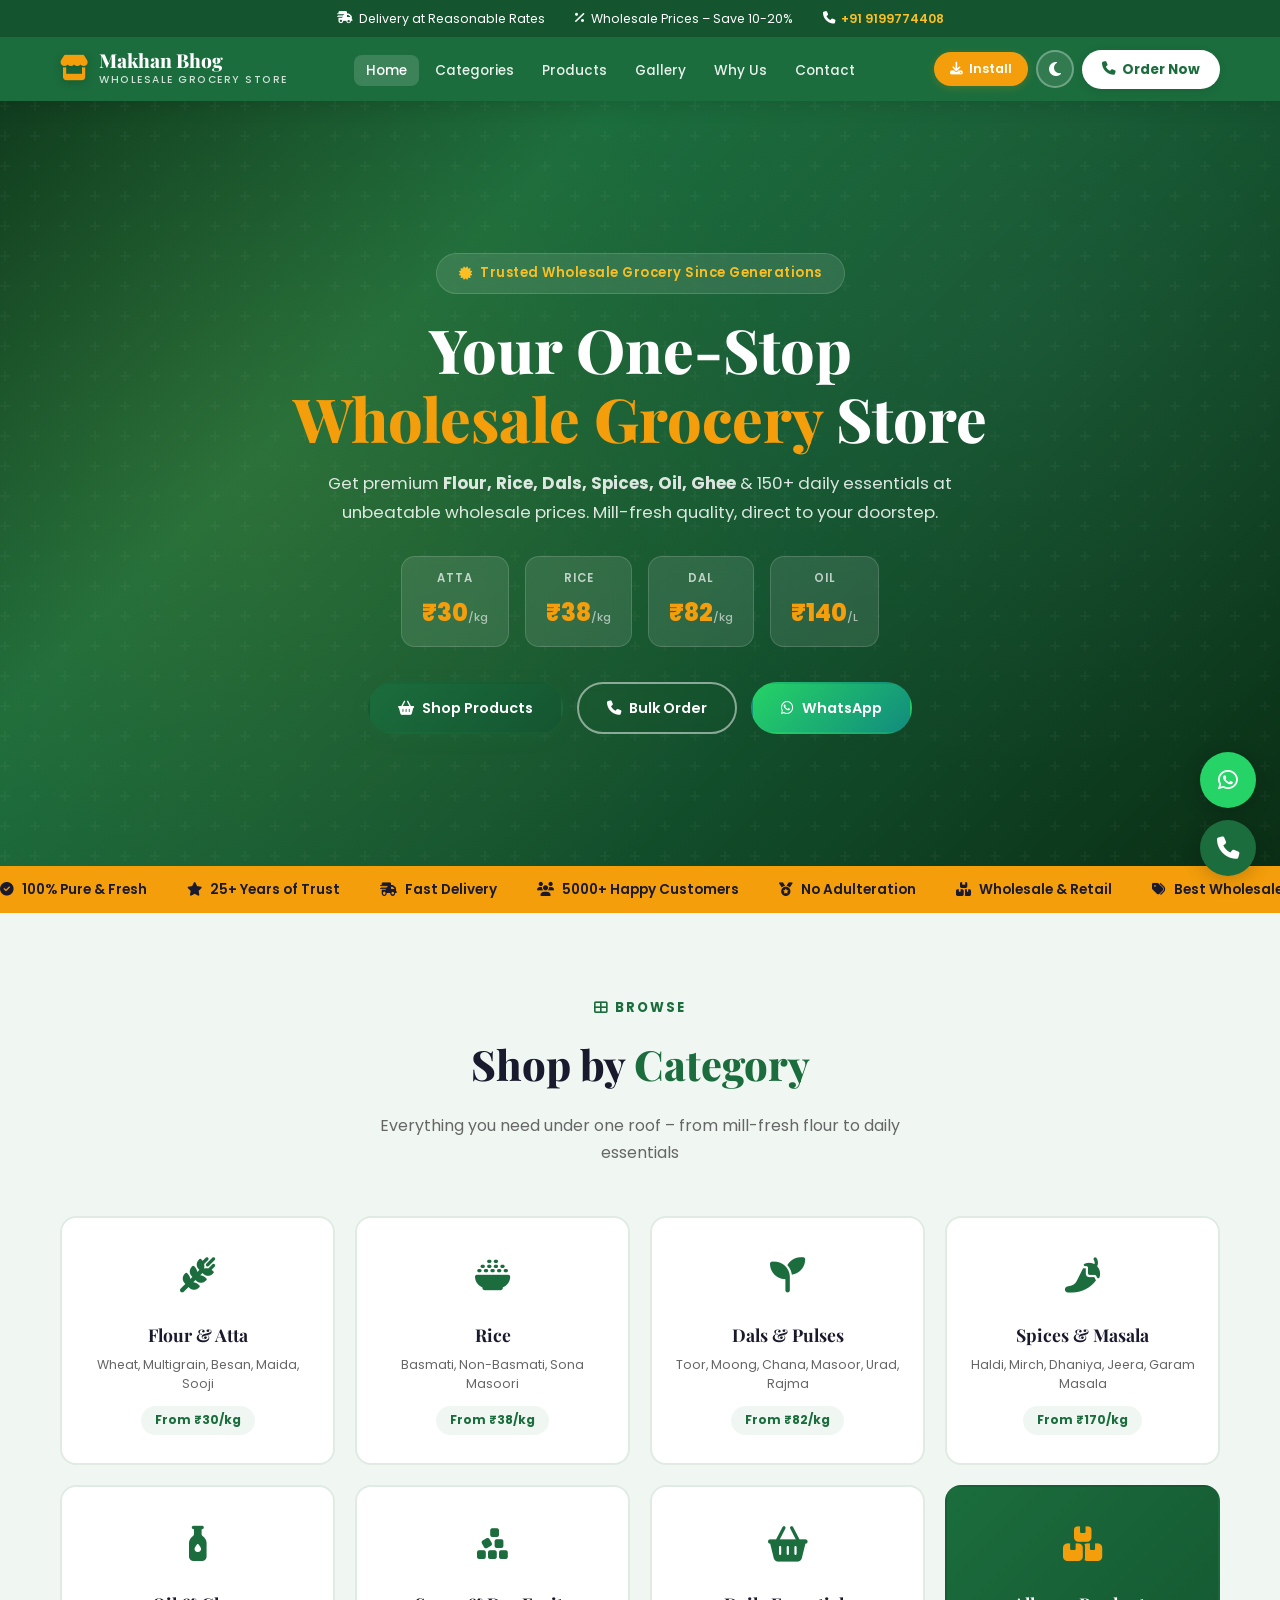
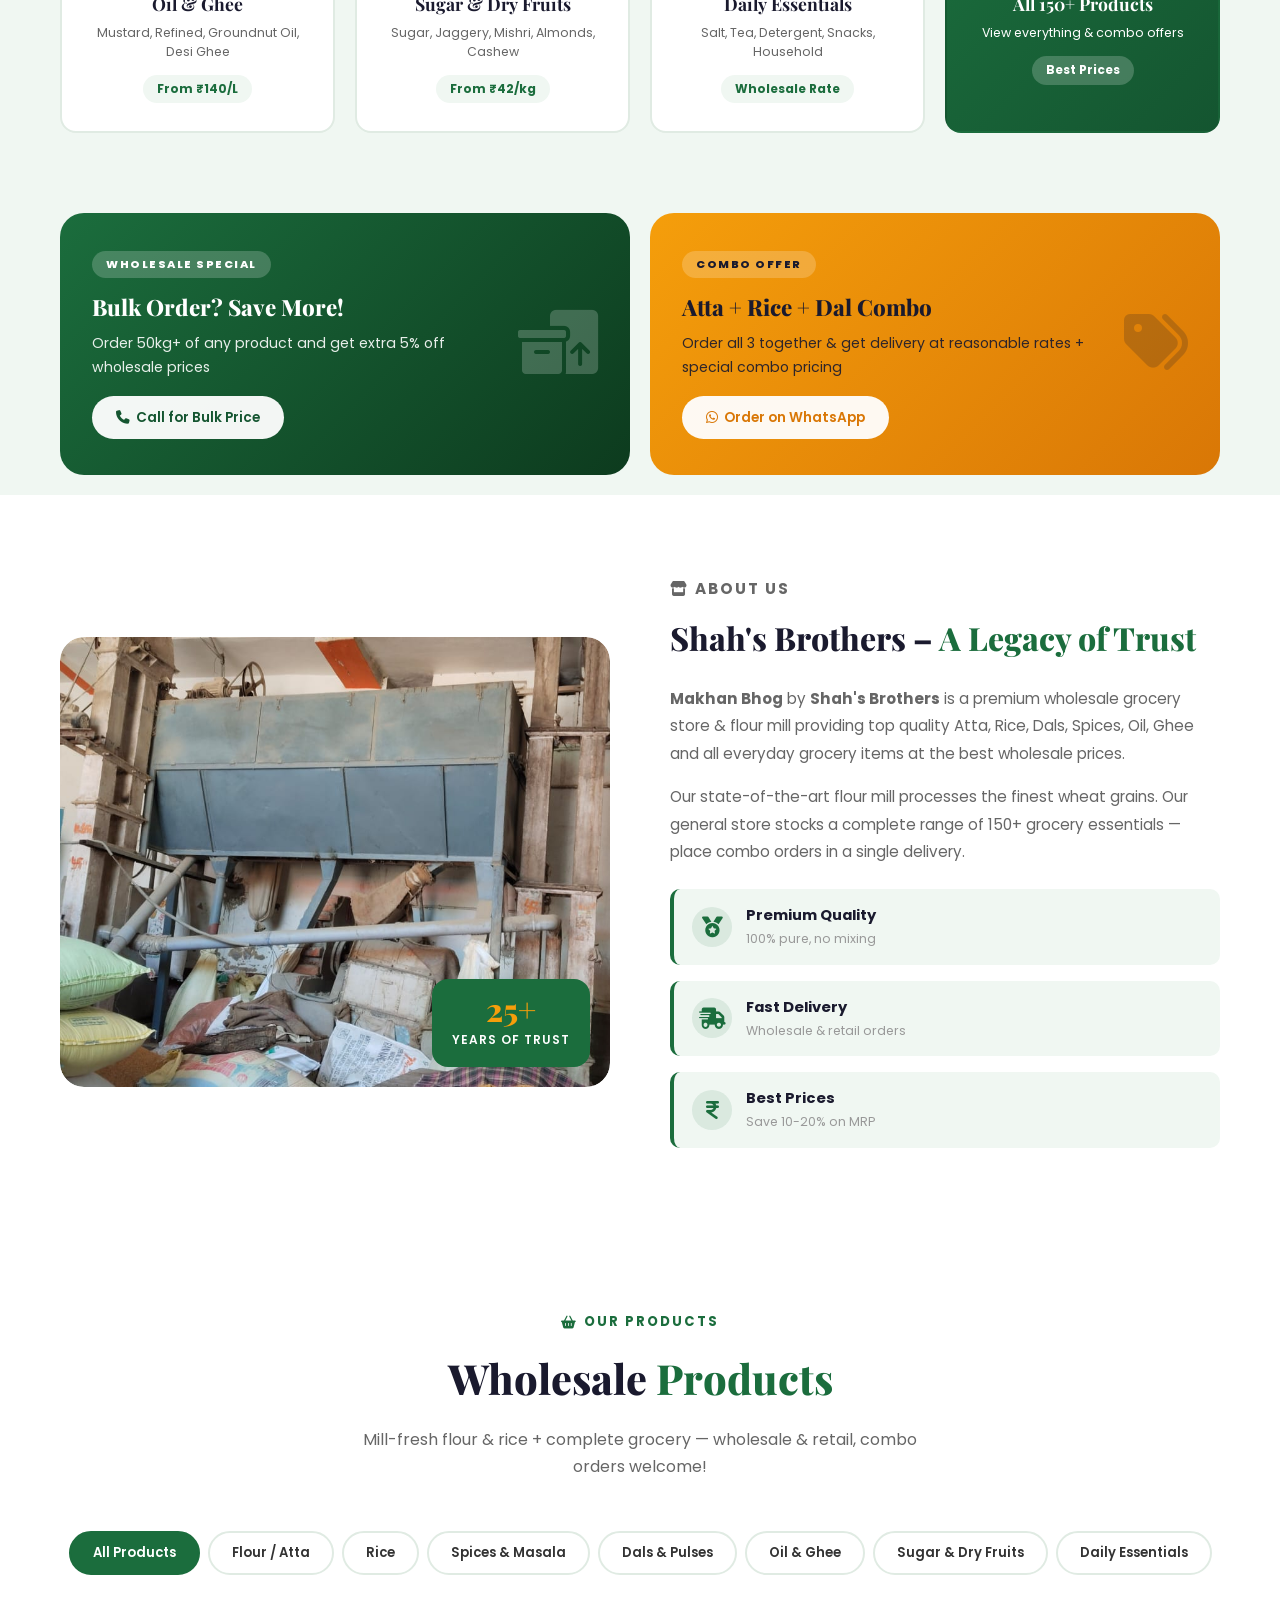
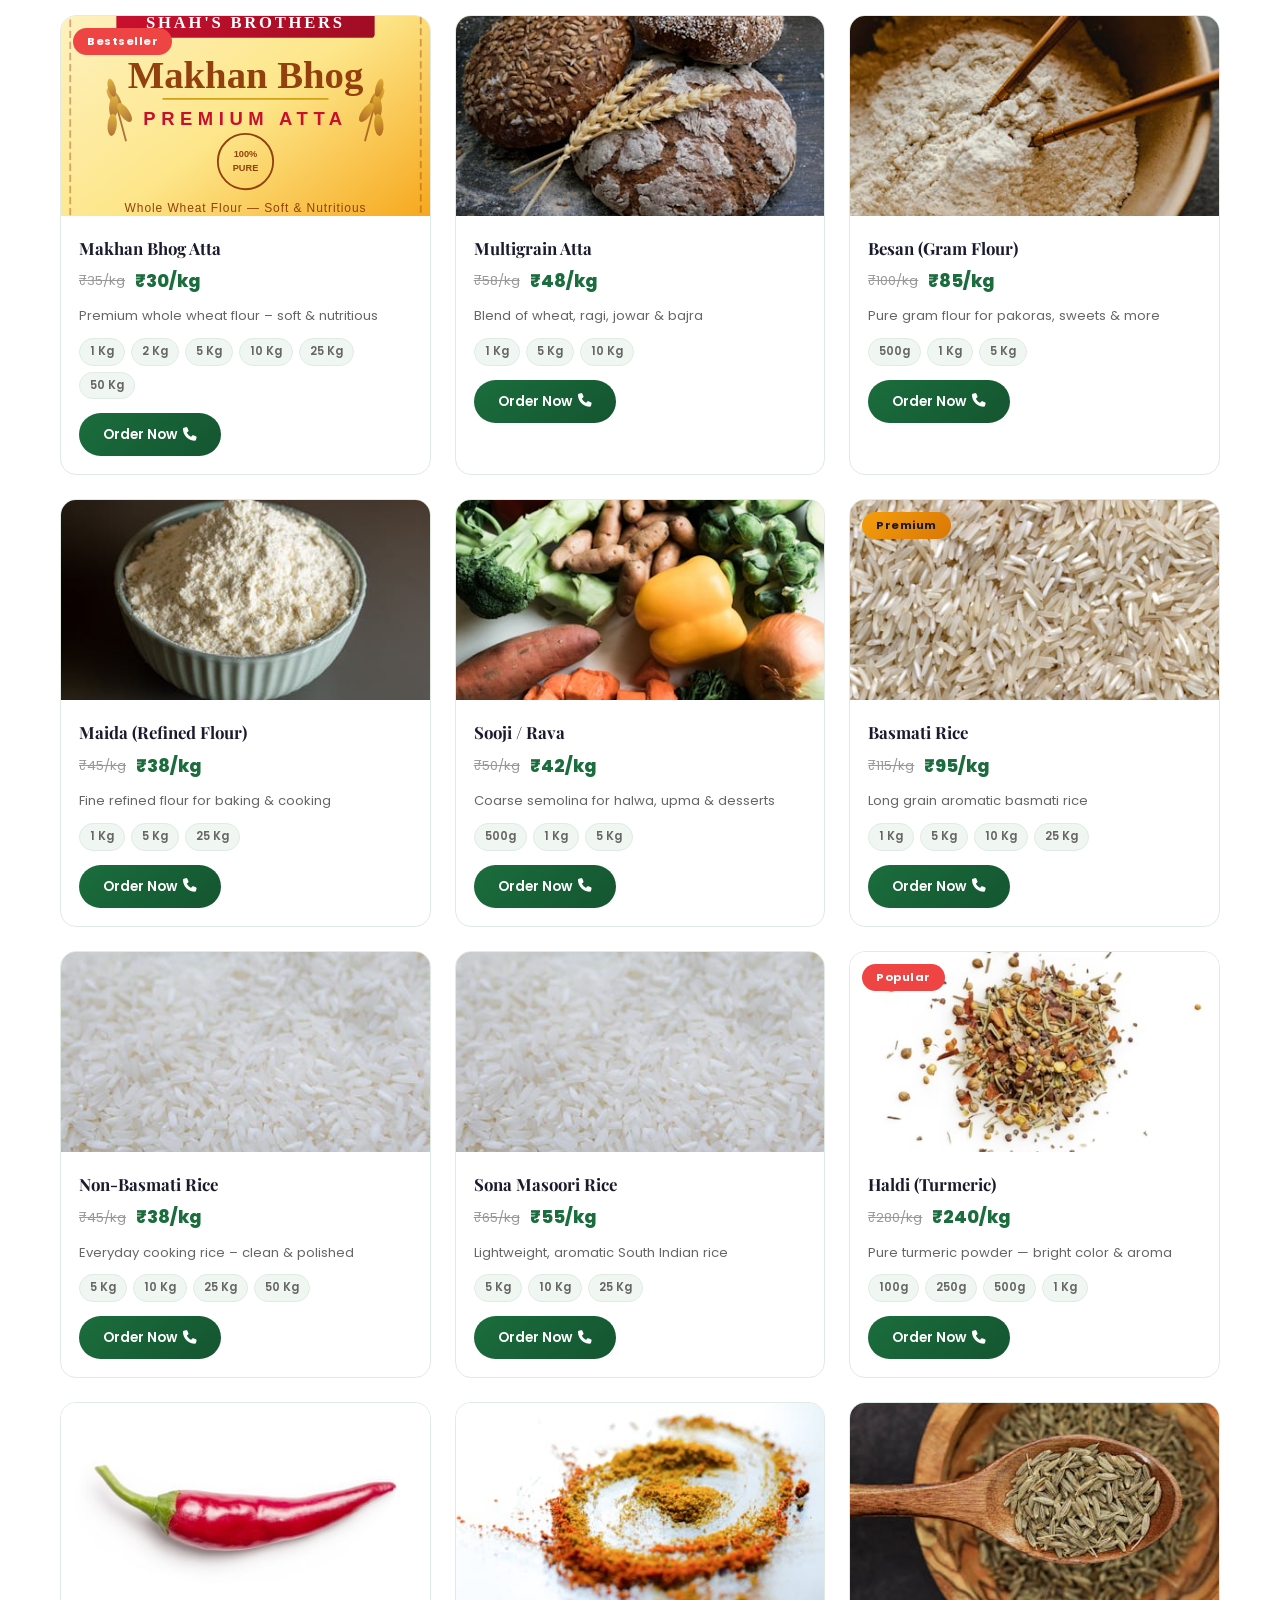
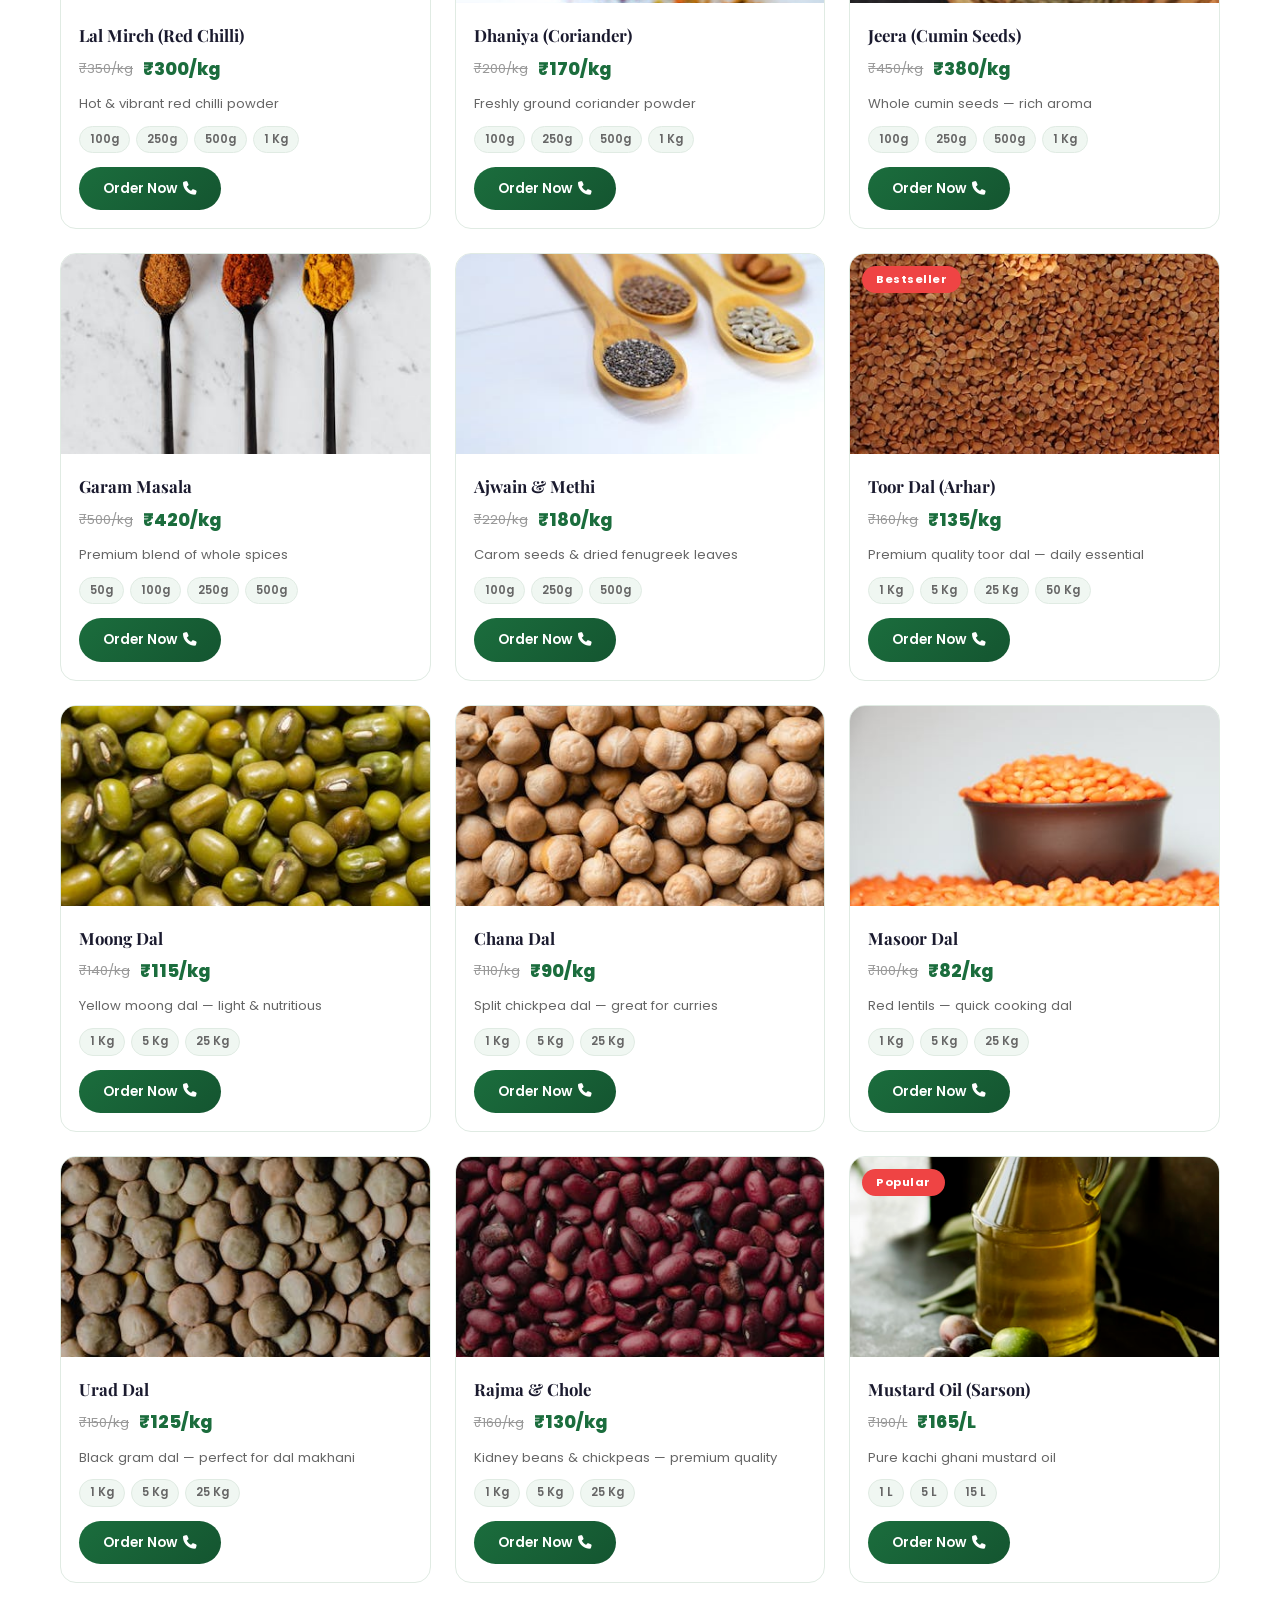
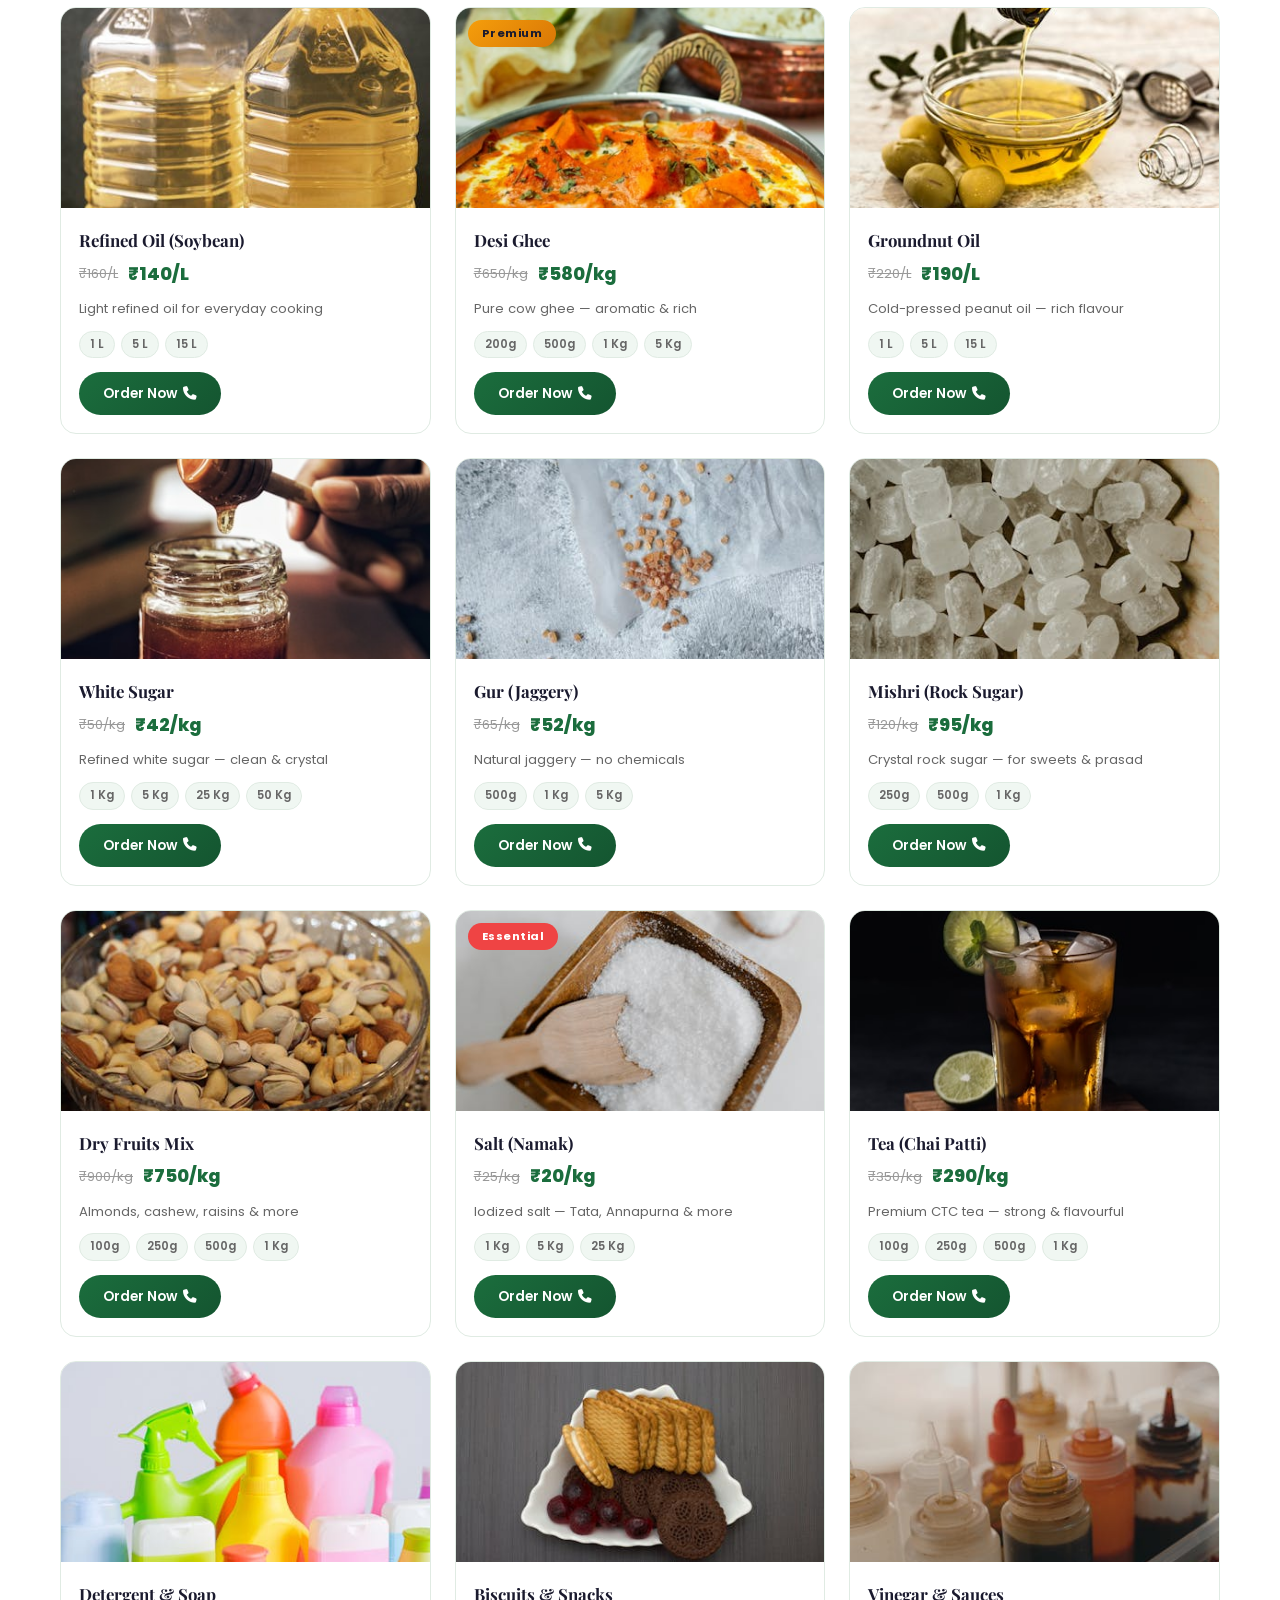
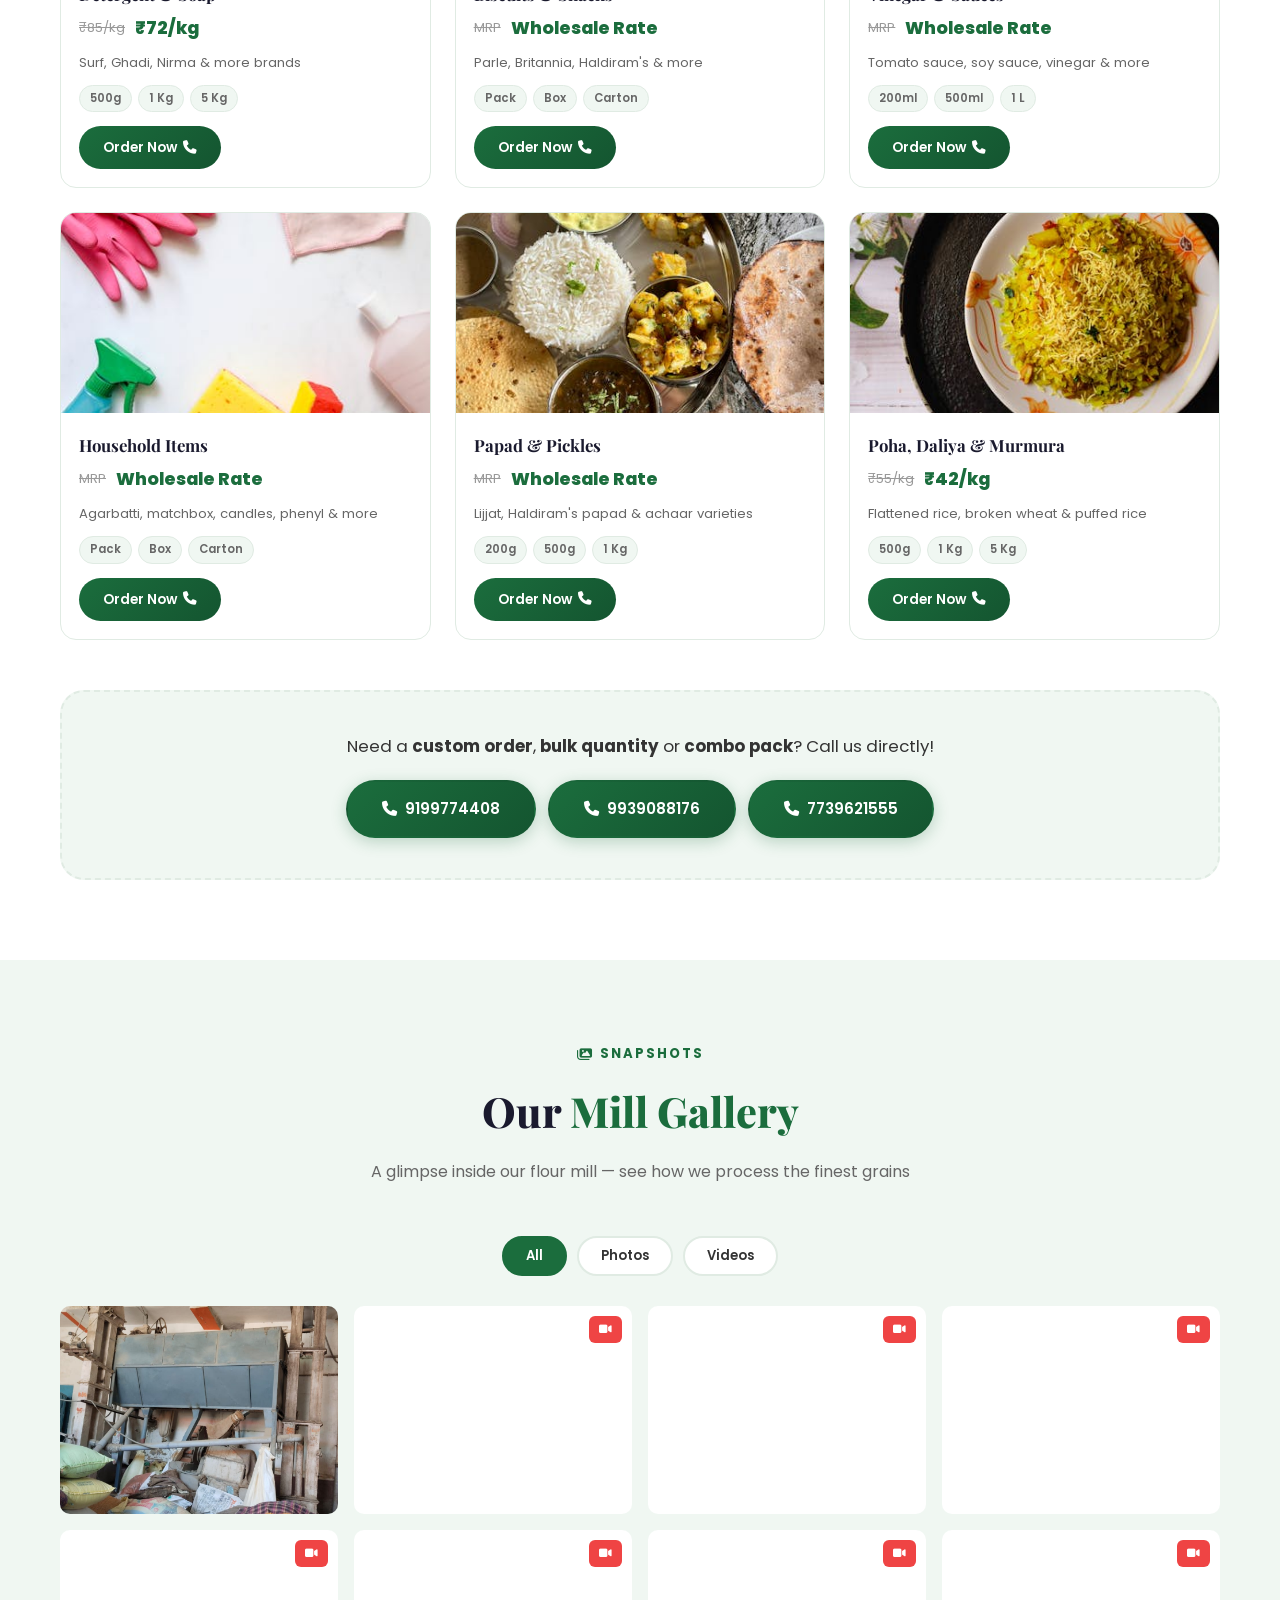
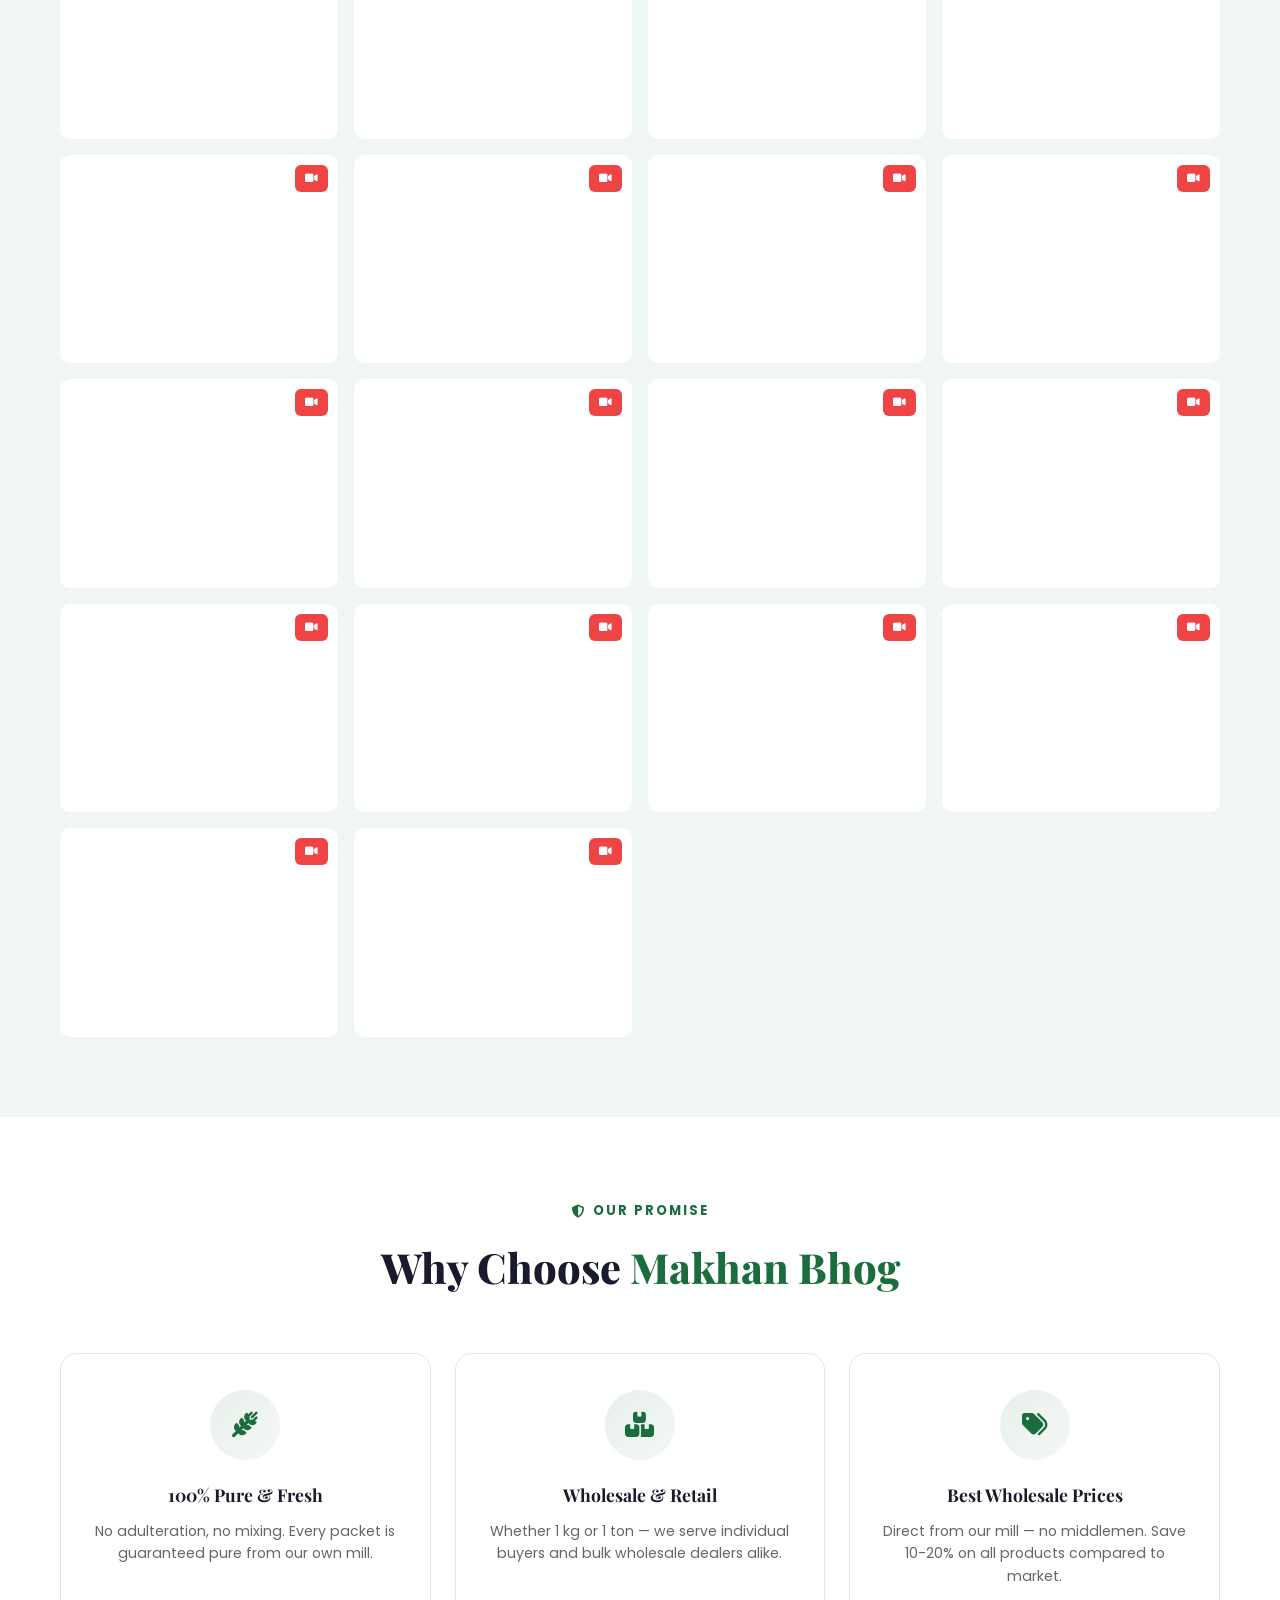
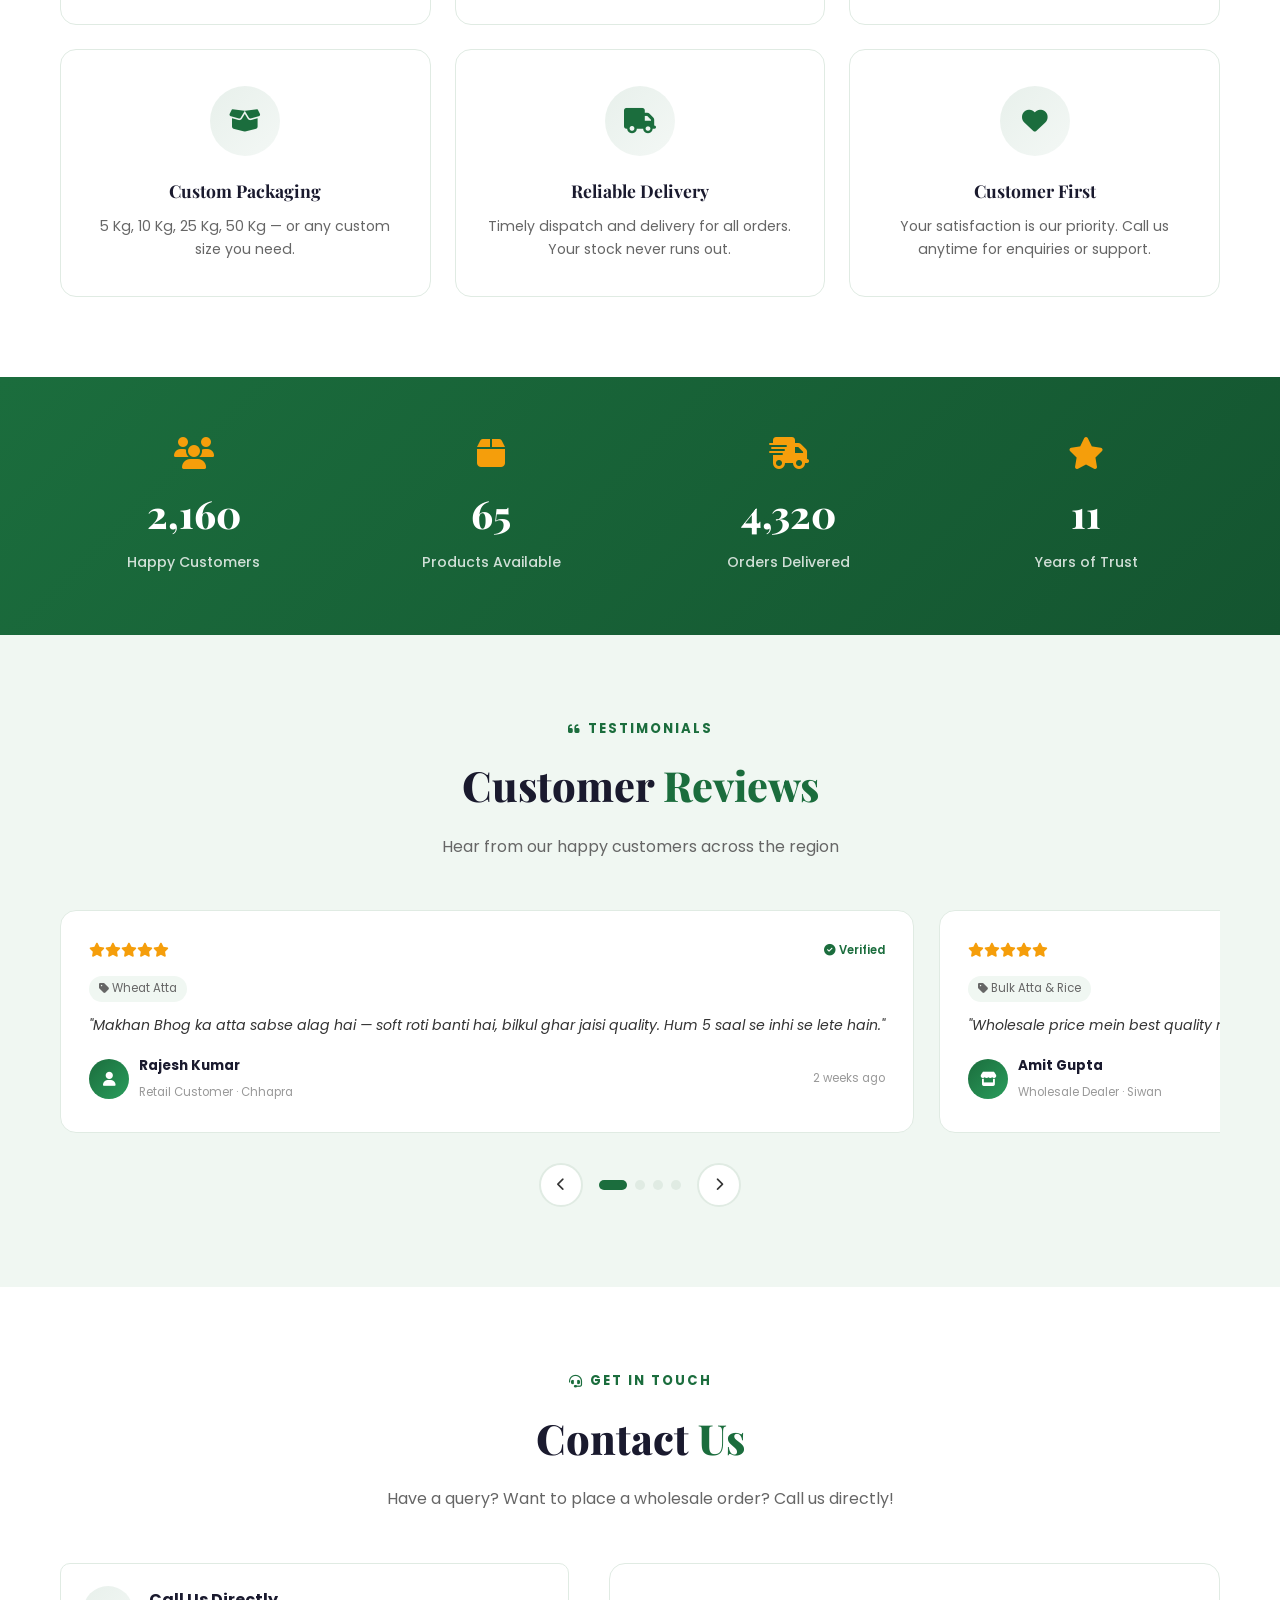
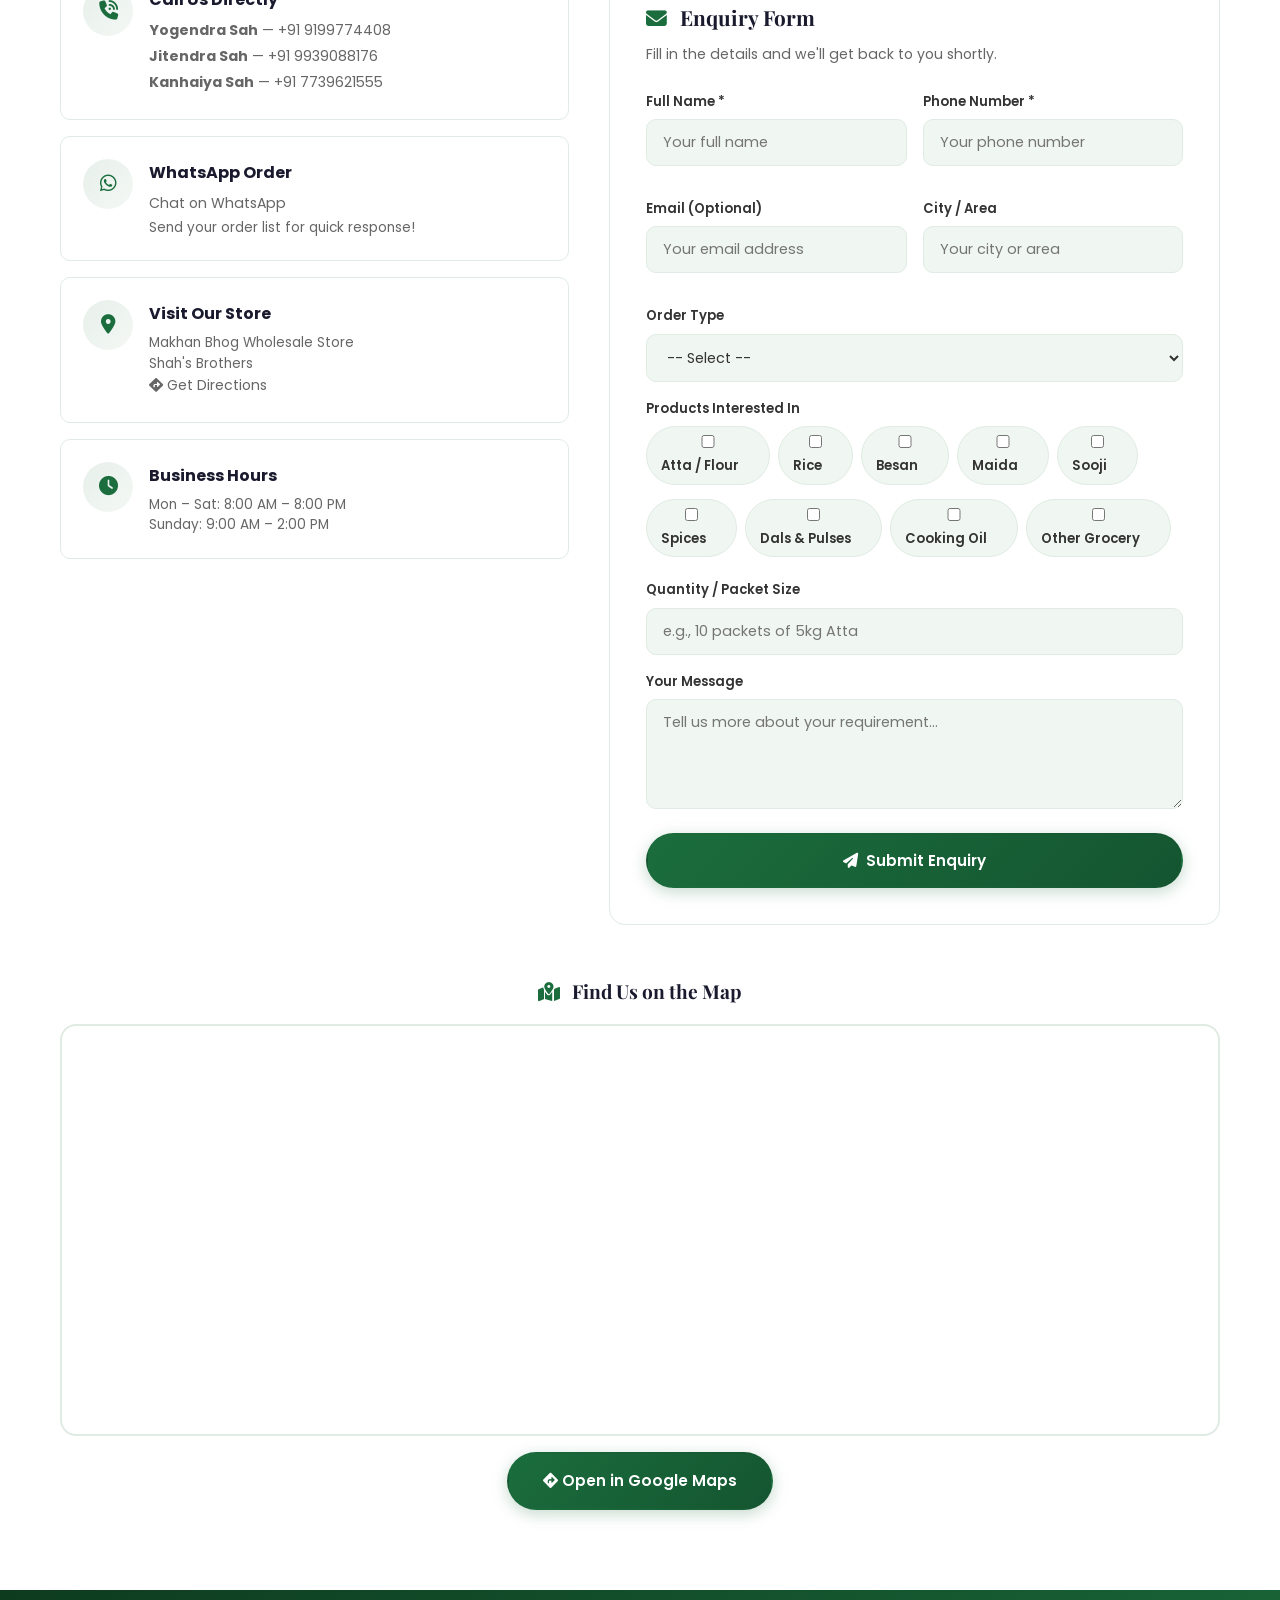
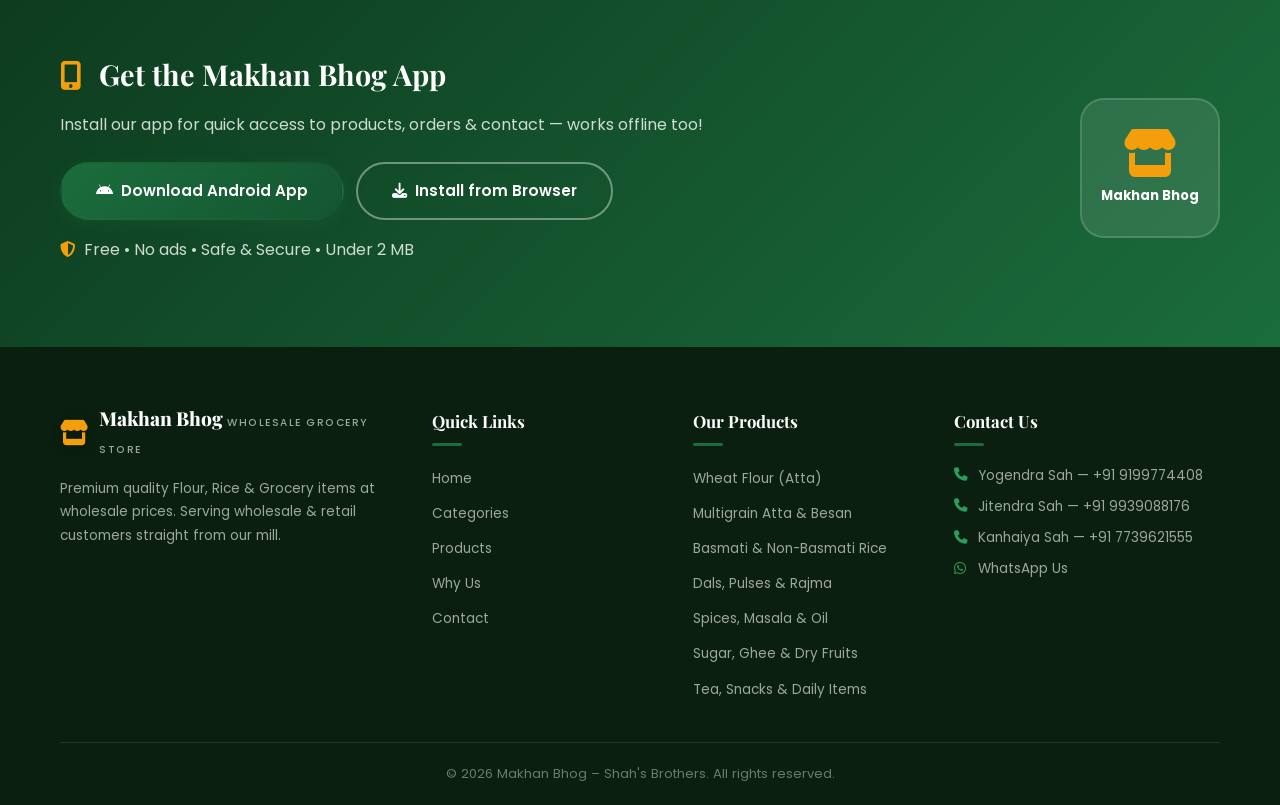
==== commit 9031c81f: "Redesign: wholesale grocery store theme with green color scheme" ====
--- a/index.html
+++ b/index.html
@@ -4,40 +4,47 @@
 <head>
   <meta charset="UTF-8" />
   <meta name="viewport" content="width=device-width, initial-scale=1.0" />
-  <title>Makhan Bhog | Shah's Brothers – Premium Flour, Rice, Grocery &amp; General Store</title>
+  <title>Makhan Bhog | Shah's Brothers – Wholesale Grocery, Flour, Rice &amp; General Store</title>
   <meta name="description"
-    content="Makhan Bhog by Shah's Brothers – Premium flour mill &amp; wholesale general store. Atta, rice, dals, spices, oil, ghee &amp; all grocery. Combo orders welcome!" />
+    content="Makhan Bhog by Shah's Brothers – Your one-stop wholesale grocery store. Atta, rice, dals, spices, oil, ghee &amp; all grocery at best wholesale prices!" />
   <link rel="preconnect" href="https://fonts.googleapis.com" />
   <link rel="preconnect" href="https://fonts.gstatic.com" crossorigin />
-  <link
-    href="https://fonts.googleapis.com/css2?family=Playfair+Display:wght@500;700;800&family=Poppins:wght@300;400;500;600;700&display=swap"
-    rel="stylesheet" />
-  <!-- PWA Manifest -->
+  <link href="https://fonts.googleapis.com/css2?family=Poppins:wght@300;400;500;600;700;800;900&family=Playfair+Display:wght@500;700;800&display=swap" rel="stylesheet" />
   <link rel="manifest" href="manifest.json" />
-  <meta name="theme-color" content="#b8860b" />
+  <meta name="theme-color" content="#1b6d3d" />
   <meta name="apple-mobile-web-app-capable" content="yes" />
   <meta name="apple-mobile-web-app-status-bar-style" content="black-translucent" />
   <meta name="apple-mobile-web-app-title" content="Makhan Bhog" />
   <link rel="apple-touch-icon" href="icons/icon-192.png" />
-  <!-- Font Awesome for icons -->
   <link rel="stylesheet" href="https://cdnjs.cloudflare.com/ajax/libs/font-awesome/6.5.1/css/all.min.css" />
   <link rel="stylesheet" href="css/style.css" />
 </head>
 
 <body>
+  <!-- ===== TOP INFO BAR ===== -->
+  <div class="top-bar">
+    <div class="container">
+      <div class="top-bar-inner">
+        <span><i class="fas fa-truck-fast"></i> Delivery at Reasonable Rates</span>
+        <span><i class="fas fa-percent"></i> Wholesale Prices – Save 10-20%</span>
+        <span><i class="fas fa-phone"></i> <a href="tel:+919199774408">+91 9199774408</a></span>
+      </div>
+    </div>
+  </div>
+
   <!-- ===== NAVBAR ===== -->
   <nav id="navbar">
     <div class="nav-container">
       <a href="#home" class="logo">
-        <span class="logo-icon"><i class="fas fa-wheat-awn"></i></span>
+        <span class="logo-icon"><i class="fas fa-store"></i></span>
         <div class="logo-text">
           <span class="brand-name">Makhan Bhog</span>
-          <span class="brand-sub">Shah's Brothers</span>
+          <span class="brand-sub">Wholesale Grocery Store</span>
         </div>
       </a>
       <ul class="nav-links" id="navLinks">
         <li><a href="#home" class="active">Home</a></li>
-        <li><a href="#about">About</a></li>
+        <li><a href="#categories">Categories</a></li>
         <li><a href="#products">Products</a></li>
         <li><a href="#gallery">Gallery</a></li>
         <li><a href="#why-us">Why Us</a></li>
@@ -45,12 +52,12 @@
       </ul>
       <div class="nav-actions">
         <button class="nav-install-btn" id="installBtn" aria-label="Install App">
-          <i class="fas fa-download"></i> <span>Install App</span>
+          <i class="fas fa-download"></i> <span>Install</span>
         </button>
         <button class="theme-toggle" id="themeToggle" aria-label="Toggle dark mode">
           <i class="fas fa-moon"></i>
         </button>
-        <a href="tel:+919199774408" class="nav-call-btn"><i class="fas fa-phone"></i> Call Now</a>
+        <a href="tel:+919199774408" class="nav-call-btn"><i class="fas fa-phone"></i> Order Now</a>
         <button class="hamburger" id="hamburger" aria-label="Toggle menu">
           <span></span><span></span><span></span>
         </button>
@@ -60,49 +67,36 @@
 
   <!-- ===== HERO ===== -->
   <section id="home" class="hero">
-    <div class="hero-particles" id="heroParticles"></div>
+    <div class="hero-bg-overlay"></div>
     <div class="hero-content">
       <div class="hero-badge-wrap">
-        <span class="hero-badge"><i class="fas fa-award"></i> Since Generations &bull; Trusted Quality</span>
-      </div>
-      <h1>Makhan Bhog</h1>
-      <h2>Shah's Brothers</h2>
-      <p class="hero-quote">"शुद्धता की पहचान, भरोसे का नाम — मखन भोग"</p>
-      <p class="hero-desc">Premium quality <strong>Flour (Atta)</strong>, <strong>Rice</strong> &amp; everyday
-        <strong>Grocery</strong> — delivered wholesale &amp; retail, straight from our mill to your home.
-      </p>
-      <div class="hero-offers">
-        <div class="hero-offer-card">
-          <i class="fas fa-store"></i>
-          <div>
-            <strong>Mill + General Store</strong>
-            <p>One-stop shop for all grocery needs — combo orders welcome!</p>
-          </div>
-        </div>
-        <div class="hero-offer-card">
-          <i class="fas fa-percent"></i>
-          <div>
-            <strong>Mill-Direct Prices</strong>
-            <p>Save 10-20% compared to market rates — no middlemen!</p>
-          </div>
-        </div>
-        <div class="hero-offer-card">
-          <i class="fas fa-truck-fast"></i>
-          <div>
-            <strong>Bulk &amp; Combo Delivery</strong>
-            <p>Order atta, rice, masala, oil — all in one delivery!</p>
-          </div>
+        <span class="hero-badge"><i class="fas fa-certificate"></i> Trusted Wholesale Grocery Since Generations</span>
+      </div>
+      <h1>Your One-Stop<br /><span class="highlight-text">Wholesale Grocery</span> Store</h1>
+      <p class="hero-desc">Get premium <strong>Flour, Rice, Dals, Spices, Oil, Ghee</strong> &amp; 150+ daily essentials at unbeatable wholesale prices. Mill-fresh quality, direct to your doorstep.</p>
+      <div class="hero-price-tags">
+        <div class="price-tag">
+          <span class="price-tag-label">Atta</span>
+          <span class="price-tag-value">&#8377;30<small>/kg</small></span>
+        </div>
+        <div class="price-tag">
+          <span class="price-tag-label">Rice</span>
+          <span class="price-tag-value">&#8377;38<small>/kg</small></span>
+        </div>
+        <div class="price-tag">
+          <span class="price-tag-label">Dal</span>
+          <span class="price-tag-value">&#8377;82<small>/kg</small></span>
+        </div>
+        <div class="price-tag">
+          <span class="price-tag-label">Oil</span>
+          <span class="price-tag-value">&#8377;140<small>/L</small></span>
         </div>
       </div>
       <div class="hero-btns">
-        <a href="#products" class="btn btn-primary btn-glow">Explore Products <i class="fas fa-arrow-right"></i></a>
-        <a href="tel:+919199774408" class="btn btn-outline btn-glow"><i class="fas fa-phone"></i> Order Now</a>
-        <a href="https://wa.me/919199774408" class="btn btn-whatsapp btn-glow" target="_blank" rel="noopener noreferrer"><i class="fab fa-whatsapp"></i> WhatsApp Order</a>
-      </div>
-
-    </div>
-    <div class="hero-scroll">
-      <a href="#about"><i class="fas fa-chevron-down"></i></a>
+        <a href="#products" class="btn btn-primary"><i class="fas fa-shopping-basket"></i> Shop Products</a>
+        <a href="tel:+919199774408" class="btn btn-outline"><i class="fas fa-phone"></i> Bulk Order</a>
+        <a href="https://wa.me/919199774408" class="btn btn-whatsapp" target="_blank" rel="noopener noreferrer"><i class="fab fa-whatsapp"></i> WhatsApp</a>
+      </div>
     </div>
   </section>
 
@@ -115,40 +109,122 @@
       <span><i class="fas fa-users"></i> 5000+ Happy Customers</span>
       <span><i class="fas fa-medal"></i> No Adulteration</span>
       <span><i class="fas fa-boxes-stacked"></i> Wholesale &amp; Retail</span>
-      <span><i class="fas fa-tags"></i> Best Mill Prices</span>
+      <span><i class="fas fa-tags"></i> Best Wholesale Prices</span>
       <span><i class="fas fa-handshake"></i> Trusted by Generations</span>
-      <!-- Duplicate for seamless loop -->
       <span><i class="fas fa-check-circle"></i> 100% Pure &amp; Fresh</span>
       <span><i class="fas fa-star"></i> 25+ Years of Trust</span>
       <span><i class="fas fa-truck-fast"></i> Fast Delivery</span>
       <span><i class="fas fa-users"></i> 5000+ Happy Customers</span>
       <span><i class="fas fa-medal"></i> No Adulteration</span>
       <span><i class="fas fa-boxes-stacked"></i> Wholesale &amp; Retail</span>
-      <span><i class="fas fa-tags"></i> Best Mill Prices</span>
+      <span><i class="fas fa-tags"></i> Best Wholesale Prices</span>
       <span><i class="fas fa-handshake"></i> Trusted by Generations</span>
     </div>
   </div>
+
+  <!-- ===== SHOP BY CATEGORY ===== -->
+  <section id="categories" class="section categories">
+    <div class="container">
+      <div class="section-header">
+        <p class="section-tag"><i class="fas fa-th-large"></i> Browse</p>
+        <h2>Shop by <span>Category</span></h2>
+        <p class="section-desc">Everything you need under one roof – from mill-fresh flour to daily essentials</p>
+      </div>
+      <div class="categories-grid">
+        <a href="#products" class="category-card" data-cat="flour">
+          <div class="cat-icon"><i class="fas fa-wheat-awn"></i></div>
+          <h3>Flour &amp; Atta</h3>
+          <p>Wheat, Multigrain, Besan, Maida, Sooji</p>
+          <span class="cat-tag">From &#8377;30/kg</span>
+        </a>
+        <a href="#products" class="category-card" data-cat="rice">
+          <div class="cat-icon"><i class="fas fa-bowl-rice"></i></div>
+          <h3>Rice</h3>
+          <p>Basmati, Non-Basmati, Sona Masoori</p>
+          <span class="cat-tag">From &#8377;38/kg</span>
+        </a>
+        <a href="#products" class="category-card" data-cat="dals">
+          <div class="cat-icon"><i class="fas fa-seedling"></i></div>
+          <h3>Dals &amp; Pulses</h3>
+          <p>Toor, Moong, Chana, Masoor, Urad, Rajma</p>
+          <span class="cat-tag">From &#8377;82/kg</span>
+        </a>
+        <a href="#products" class="category-card" data-cat="spices">
+          <div class="cat-icon"><i class="fas fa-pepper-hot"></i></div>
+          <h3>Spices &amp; Masala</h3>
+          <p>Haldi, Mirch, Dhaniya, Jeera, Garam Masala</p>
+          <span class="cat-tag">From &#8377;170/kg</span>
+        </a>
+        <a href="#products" class="category-card" data-cat="oil">
+          <div class="cat-icon"><i class="fas fa-bottle-droplet"></i></div>
+          <h3>Oil &amp; Ghee</h3>
+          <p>Mustard, Refined, Groundnut Oil, Desi Ghee</p>
+          <span class="cat-tag">From &#8377;140/L</span>
+        </a>
+        <a href="#products" class="category-card" data-cat="sugar">
+          <div class="cat-icon"><i class="fas fa-cubes-stacked"></i></div>
+          <h3>Sugar &amp; Dry Fruits</h3>
+          <p>Sugar, Jaggery, Mishri, Almonds, Cashew</p>
+          <span class="cat-tag">From &#8377;42/kg</span>
+        </a>
+        <a href="#products" class="category-card" data-cat="grocery">
+          <div class="cat-icon"><i class="fas fa-basket-shopping"></i></div>
+          <h3>Daily Essentials</h3>
+          <p>Salt, Tea, Detergent, Snacks, Household</p>
+          <span class="cat-tag">Wholesale Rate</span>
+        </a>
+        <a href="#products" class="category-card highlight-card" data-cat="all">
+          <div class="cat-icon"><i class="fas fa-boxes-stacked"></i></div>
+          <h3>All 150+ Products</h3>
+          <p>View everything &amp; combo offers</p>
+          <span class="cat-tag">Best Prices</span>
+        </a>
+      </div>
+    </div>
+  </section>
+
+  <!-- ===== DEALS BANNER ===== -->
+  <section class="deals-banner">
+    <div class="container">
+      <div class="deals-grid">
+        <div class="deal-card deal-primary">
+          <div class="deal-content">
+            <span class="deal-badge">WHOLESALE SPECIAL</span>
+            <h3>Bulk Order? Save More!</h3>
+            <p>Order 50kg+ of any product and get extra 5% off wholesale prices</p>
+            <a href="tel:+919199774408" class="btn btn-sm"><i class="fas fa-phone"></i> Call for Bulk Price</a>
+          </div>
+          <div class="deal-icon"><i class="fas fa-boxes-packing"></i></div>
+        </div>
+        <div class="deal-card deal-secondary">
+          <div class="deal-content">
+            <span class="deal-badge">COMBO OFFER</span>
+            <h3>Atta + Rice + Dal Combo</h3>
+            <p>Order all 3 together &amp; get delivery at reasonable rates + special combo pricing</p>
+            <a href="https://wa.me/919199774408" class="btn btn-sm" target="_blank" rel="noopener noreferrer"><i class="fab fa-whatsapp"></i> Order on WhatsApp</a>
+          </div>
+          <div class="deal-icon"><i class="fas fa-tags"></i></div>
+        </div>
+      </div>
+    </div>
+  </section>
 
   <!-- ===== ABOUT ===== -->
   <section id="about" class="section about">
     <div class="container">
-      <div class="section-header">
-        <p class="section-tag">Our Story</p>
-        <h2>About <span>Makhan Bhog</span></h2>
-      </div>
       <div class="about-grid">
         <div class="about-image">
           <img src="images/mill-photo-01.jpeg" alt="Makhan Bhog Flour Mill - Shah's Brothers" class="about-img" loading="lazy" />
+          <div class="about-img-badge">
+            <span class="years-count">25+</span>
+            <span>Years of Trust</span>
+          </div>
         </div>
         <div class="about-text">
-          <h3>Shah's Brothers – A Legacy of Trust</h3>
-          <p><strong>Makhan Bhog</strong> by <strong>Shah's Brothers</strong> is a premium flour mill &amp; wholesale general store providing top
-            quality Atta (flour), Rice, Dals, Spices, Oil, Ghee and all everyday grocery items. We cater to both <em>wholesale</em> and
-            <em>retail</em> customers with equal dedication — order everything from atta to masala in one go!
-          </p>
-          <p>Our state-of-the-art flour mill processes the finest wheat grains to produce soft, nutritious, and
-            aromatic flour that makes every roti, paratha and puri taste heavenly. Our general store stocks a complete
-            range of grocery essentials so you can place combo orders in a single delivery.</p>
+          <p class="section-tag"><i class="fas fa-store"></i> About Us</p>
+          <h2>Shah's Brothers – <span>A Legacy of Trust</span></h2>
+          <p><strong>Makhan Bhog</strong> by <strong>Shah's Brothers</strong> is a premium wholesale grocery store &amp; flour mill providing top quality Atta, Rice, Dals, Spices, Oil, Ghee and all everyday grocery items at the best wholesale prices.</p>
+          <p>Our state-of-the-art flour mill processes the finest wheat grains. Our general store stocks a complete range of 150+ grocery essentials — place combo orders in a single delivery.</p>
           <div class="about-highlights">
             <div class="highlight">
               <i class="fas fa-medal"></i>
@@ -165,10 +241,10 @@
               </div>
             </div>
             <div class="highlight">
-              <i class="fas fa-handshake"></i>
+              <i class="fas fa-indian-rupee-sign"></i>
               <div>
-                <strong>Trusted Service</strong>
-                <p>Generations of trust</p>
+                <strong>Best Prices</strong>
+                <p>Save 10-20% on MRP</p>
               </div>
             </div>
           </div>
@@ -181,12 +257,11 @@
   <section id="products" class="section products">
     <div class="container">
       <div class="section-header">
-        <p class="section-tag">What We Offer</p>
-        <h2>Our <span>Products</span></h2>
-        <p class="section-desc">Mill-fresh flour &amp; rice + complete general store grocery — wholesale &amp; retail, combo orders welcome!</p>
-      </div>
-
-      <!-- Product Categories -->
+        <p class="section-tag"><i class="fas fa-shopping-basket"></i> Our Products</p>
+        <h2>Wholesale <span>Products</span></h2>
+        <p class="section-desc">Mill-fresh flour &amp; rice + complete grocery — wholesale &amp; retail, combo orders welcome!</p>
+      </div>
+
       <div class="product-categories">
         <button class="cat-btn active" data-category="all">All Products</button>
         <button class="cat-btn" data-category="flour">Flour / Atta</button>
@@ -207,7 +282,7 @@
           </div>
           <div class="product-info">
             <h3>Makhan Bhog Atta</h3>
-            <p class="product-price"><span class="price-market"><i class="fas fa-indian-rupee-sign"></i> 35/kg</span> <span class="price-ours"><i class="fas fa-indian-rupee-sign"></i> 30/kg</span></p>
+            <p class="product-price"><span class="price-market">&#8377;35/kg</span> <span class="price-ours">&#8377;30/kg</span></p>
             <p>Premium whole wheat flour – soft &amp; nutritious</p>
             <div class="product-sizes">
               <span class="size-tag">1 Kg</span>
@@ -227,7 +302,7 @@
           </div>
           <div class="product-info">
             <h3>Multigrain Atta</h3>
-            <p class="product-price"><span class="price-market"><i class="fas fa-indian-rupee-sign"></i> 58/kg</span> <span class="price-ours"><i class="fas fa-indian-rupee-sign"></i> 48/kg</span></p>
+            <p class="product-price"><span class="price-market">&#8377;58/kg</span> <span class="price-ours">&#8377;48/kg</span></p>
             <p>Blend of wheat, ragi, jowar &amp; bajra</p>
             <div class="product-sizes">
               <span class="size-tag">1 Kg</span>
@@ -244,7 +319,7 @@
           </div>
           <div class="product-info">
             <h3>Besan (Gram Flour)</h3>
-            <p class="product-price"><span class="price-market"><i class="fas fa-indian-rupee-sign"></i> 100/kg</span> <span class="price-ours"><i class="fas fa-indian-rupee-sign"></i> 85/kg</span></p>
+            <p class="product-price"><span class="price-market">&#8377;100/kg</span> <span class="price-ours">&#8377;85/kg</span></p>
             <p>Pure gram flour for pakoras, sweets &amp; more</p>
             <div class="product-sizes">
               <span class="size-tag">500g</span>
@@ -261,7 +336,7 @@
           </div>
           <div class="product-info">
             <h3>Maida (Refined Flour)</h3>
-            <p class="product-price"><span class="price-market"><i class="fas fa-indian-rupee-sign"></i> 45/kg</span> <span class="price-ours"><i class="fas fa-indian-rupee-sign"></i> 38/kg</span></p>
+            <p class="product-price"><span class="price-market">&#8377;45/kg</span> <span class="price-ours">&#8377;38/kg</span></p>
             <p>Fine refined flour for baking &amp; cooking</p>
             <div class="product-sizes">
               <span class="size-tag">1 Kg</span>
@@ -278,7 +353,7 @@
           </div>
           <div class="product-info">
             <h3>Sooji / Rava</h3>
-            <p class="product-price"><span class="price-market"><i class="fas fa-indian-rupee-sign"></i> 50/kg</span> <span class="price-ours"><i class="fas fa-indian-rupee-sign"></i> 42/kg</span></p>
+            <p class="product-price"><span class="price-market">&#8377;50/kg</span> <span class="price-ours">&#8377;42/kg</span></p>
             <p>Coarse semolina for halwa, upma &amp; desserts</p>
             <div class="product-sizes">
               <span class="size-tag">500g</span>
@@ -297,7 +372,7 @@
           </div>
           <div class="product-info">
             <h3>Basmati Rice</h3>
-            <p class="product-price"><span class="price-market"><i class="fas fa-indian-rupee-sign"></i> 115/kg</span> <span class="price-ours"><i class="fas fa-indian-rupee-sign"></i> 95/kg</span></p>
+            <p class="product-price"><span class="price-market">&#8377;115/kg</span> <span class="price-ours">&#8377;95/kg</span></p>
             <p>Long grain aromatic basmati rice</p>
             <div class="product-sizes">
               <span class="size-tag">1 Kg</span>
@@ -315,7 +390,7 @@
           </div>
           <div class="product-info">
             <h3>Non-Basmati Rice</h3>
-            <p class="product-price"><span class="price-market"><i class="fas fa-indian-rupee-sign"></i> 45/kg</span> <span class="price-ours"><i class="fas fa-indian-rupee-sign"></i> 38/kg</span></p>
+            <p class="product-price"><span class="price-market">&#8377;45/kg</span> <span class="price-ours">&#8377;38/kg</span></p>
             <p>Everyday cooking rice – clean &amp; polished</p>
             <div class="product-sizes">
               <span class="size-tag">5 Kg</span>
@@ -333,7 +408,7 @@
           </div>
           <div class="product-info">
             <h3>Sona Masoori Rice</h3>
-            <p class="product-price"><span class="price-market"><i class="fas fa-indian-rupee-sign"></i> 65/kg</span> <span class="price-ours"><i class="fas fa-indian-rupee-sign"></i> 55/kg</span></p>
+            <p class="product-price"><span class="price-market">&#8377;65/kg</span> <span class="price-ours">&#8377;55/kg</span></p>
             <p>Lightweight, aromatic South Indian rice</p>
             <div class="product-sizes">
               <span class="size-tag">5 Kg</span>
@@ -344,15 +419,15 @@
           </div>
         </div>
 
-        <!-- Spices & Masala Products -->
+        <!-- Spices & Masala -->
         <div class="product-card" data-category="spices">
           <div class="product-badge">Popular</div>
           <div class="product-img">
             <img src="images/products/turmeric.jpg" alt="Haldi (Turmeric Powder)" loading="lazy">
           </div>
           <div class="product-info">
-            <h3>Haldi (Turmeric Powder)</h3>
-            <p class="product-price"><span class="price-market"><i class="fas fa-indian-rupee-sign"></i> 280/kg</span> <span class="price-ours"><i class="fas fa-indian-rupee-sign"></i> 240/kg</span></p>
+            <h3>Haldi (Turmeric)</h3>
+            <p class="product-price"><span class="price-market">&#8377;280/kg</span> <span class="price-ours">&#8377;240/kg</span></p>
             <p>Pure turmeric powder — bright color &amp; aroma</p>
             <div class="product-sizes">
               <span class="size-tag">100g</span>
@@ -370,7 +445,7 @@
           </div>
           <div class="product-info">
             <h3>Lal Mirch (Red Chilli)</h3>
-            <p class="product-price"><span class="price-market"><i class="fas fa-indian-rupee-sign"></i> 350/kg</span> <span class="price-ours"><i class="fas fa-indian-rupee-sign"></i> 300/kg</span></p>
+            <p class="product-price"><span class="price-market">&#8377;350/kg</span> <span class="price-ours">&#8377;300/kg</span></p>
             <p>Hot &amp; vibrant red chilli powder</p>
             <div class="product-sizes">
               <span class="size-tag">100g</span>
@@ -384,11 +459,11 @@
 
         <div class="product-card" data-category="spices">
           <div class="product-img">
-            <img src="images/products/coriander.jpg" alt="Dhaniya (Coriander Powder)" loading="lazy">
-          </div>
-          <div class="product-info">
-            <h3>Dhaniya (Coriander Powder)</h3>
-            <p class="product-price"><span class="price-market"><i class="fas fa-indian-rupee-sign"></i> 200/kg</span> <span class="price-ours"><i class="fas fa-indian-rupee-sign"></i> 170/kg</span></p>
+            <img src="images/products/coriander.jpg" alt="Dhaniya (Coriander)" loading="lazy">
+          </div>
+          <div class="product-info">
+            <h3>Dhaniya (Coriander)</h3>
+            <p class="product-price"><span class="price-market">&#8377;200/kg</span> <span class="price-ours">&#8377;170/kg</span></p>
             <p>Freshly ground coriander powder</p>
             <div class="product-sizes">
               <span class="size-tag">100g</span>
@@ -406,7 +481,7 @@
           </div>
           <div class="product-info">
             <h3>Jeera (Cumin Seeds)</h3>
-            <p class="product-price"><span class="price-market"><i class="fas fa-indian-rupee-sign"></i> 450/kg</span> <span class="price-ours"><i class="fas fa-indian-rupee-sign"></i> 380/kg</span></p>
+            <p class="product-price"><span class="price-market">&#8377;450/kg</span> <span class="price-ours">&#8377;380/kg</span></p>
             <p>Whole cumin seeds — rich aroma</p>
             <div class="product-sizes">
               <span class="size-tag">100g</span>
@@ -424,7 +499,7 @@
           </div>
           <div class="product-info">
             <h3>Garam Masala</h3>
-            <p class="product-price"><span class="price-market"><i class="fas fa-indian-rupee-sign"></i> 500/kg</span> <span class="price-ours"><i class="fas fa-indian-rupee-sign"></i> 420/kg</span></p>
+            <p class="product-price"><span class="price-market">&#8377;500/kg</span> <span class="price-ours">&#8377;420/kg</span></p>
             <p>Premium blend of whole spices</p>
             <div class="product-sizes">
               <span class="size-tag">50g</span>
@@ -442,7 +517,7 @@
           </div>
           <div class="product-info">
             <h3>Ajwain &amp; Methi</h3>
-            <p class="product-price"><span class="price-market"><i class="fas fa-indian-rupee-sign"></i> 220/kg</span> <span class="price-ours"><i class="fas fa-indian-rupee-sign"></i> 180/kg</span></p>
+            <p class="product-price"><span class="price-market">&#8377;220/kg</span> <span class="price-ours">&#8377;180/kg</span></p>
             <p>Carom seeds &amp; dried fenugreek leaves</p>
             <div class="product-sizes">
               <span class="size-tag">100g</span>
@@ -453,7 +528,7 @@
           </div>
         </div>
 
-        <!-- Dals & Pulses Products -->
+        <!-- Dals & Pulses -->
         <div class="product-card" data-category="dals">
           <div class="product-badge">Bestseller</div>
           <div class="product-img">
@@ -461,8 +536,8 @@
           </div>
           <div class="product-info">
             <h3>Toor Dal (Arhar)</h3>
-            <p class="product-price"><span class="price-market"><i class="fas fa-indian-rupee-sign"></i> 160/kg</span> <span class="price-ours"><i class="fas fa-indian-rupee-sign"></i> 135/kg</span></p>
-            <p>Premium quality toor dal — daily cooking essential</p>
+            <p class="product-price"><span class="price-market">&#8377;160/kg</span> <span class="price-ours">&#8377;135/kg</span></p>
+            <p>Premium quality toor dal — daily essential</p>
             <div class="product-sizes">
               <span class="size-tag">1 Kg</span>
               <span class="size-tag">5 Kg</span>
@@ -479,7 +554,7 @@
           </div>
           <div class="product-info">
             <h3>Moong Dal</h3>
-            <p class="product-price"><span class="price-market"><i class="fas fa-indian-rupee-sign"></i> 140/kg</span> <span class="price-ours"><i class="fas fa-indian-rupee-sign"></i> 115/kg</span></p>
+            <p class="product-price"><span class="price-market">&#8377;140/kg</span> <span class="price-ours">&#8377;115/kg</span></p>
             <p>Yellow moong dal — light &amp; nutritious</p>
             <div class="product-sizes">
               <span class="size-tag">1 Kg</span>
@@ -496,7 +571,7 @@
           </div>
           <div class="product-info">
             <h3>Chana Dal</h3>
-            <p class="product-price"><span class="price-market"><i class="fas fa-indian-rupee-sign"></i> 110/kg</span> <span class="price-ours"><i class="fas fa-indian-rupee-sign"></i> 90/kg</span></p>
+            <p class="product-price"><span class="price-market">&#8377;110/kg</span> <span class="price-ours">&#8377;90/kg</span></p>
             <p>Split chickpea dal — great for curries</p>
             <div class="product-sizes">
               <span class="size-tag">1 Kg</span>
@@ -513,7 +588,7 @@
           </div>
           <div class="product-info">
             <h3>Masoor Dal</h3>
-            <p class="product-price"><span class="price-market"><i class="fas fa-indian-rupee-sign"></i> 100/kg</span> <span class="price-ours"><i class="fas fa-indian-rupee-sign"></i> 82/kg</span></p>
+            <p class="product-price"><span class="price-market">&#8377;100/kg</span> <span class="price-ours">&#8377;82/kg</span></p>
             <p>Red lentils — quick cooking dal</p>
             <div class="product-sizes">
               <span class="size-tag">1 Kg</span>
@@ -530,7 +605,7 @@
           </div>
           <div class="product-info">
             <h3>Urad Dal</h3>
-            <p class="product-price"><span class="price-market"><i class="fas fa-indian-rupee-sign"></i> 150/kg</span> <span class="price-ours"><i class="fas fa-indian-rupee-sign"></i> 125/kg</span></p>
+            <p class="product-price"><span class="price-market">&#8377;150/kg</span> <span class="price-ours">&#8377;125/kg</span></p>
             <p>Black gram dal — perfect for dal makhani</p>
             <div class="product-sizes">
               <span class="size-tag">1 Kg</span>
@@ -547,7 +622,7 @@
           </div>
           <div class="product-info">
             <h3>Rajma &amp; Chole</h3>
-            <p class="product-price"><span class="price-market"><i class="fas fa-indian-rupee-sign"></i> 160/kg</span> <span class="price-ours"><i class="fas fa-indian-rupee-sign"></i> 130/kg</span></p>
+            <p class="product-price"><span class="price-market">&#8377;160/kg</span> <span class="price-ours">&#8377;130/kg</span></p>
             <p>Kidney beans &amp; chickpeas — premium quality</p>
             <div class="product-sizes">
               <span class="size-tag">1 Kg</span>
@@ -558,7 +633,7 @@
           </div>
         </div>
 
-        <!-- Oil & Ghee Products -->
+        <!-- Oil & Ghee -->
         <div class="product-card" data-category="oil">
           <div class="product-badge">Popular</div>
           <div class="product-img">
@@ -566,7 +641,7 @@
           </div>
           <div class="product-info">
             <h3>Mustard Oil (Sarson)</h3>
-            <p class="product-price"><span class="price-market"><i class="fas fa-indian-rupee-sign"></i> 190/L</span> <span class="price-ours"><i class="fas fa-indian-rupee-sign"></i> 165/L</span></p>
+            <p class="product-price"><span class="price-market">&#8377;190/L</span> <span class="price-ours">&#8377;165/L</span></p>
             <p>Pure kachi ghani mustard oil</p>
             <div class="product-sizes">
               <span class="size-tag">1 L</span>
@@ -579,11 +654,11 @@
 
         <div class="product-card" data-category="oil">
           <div class="product-img">
-            <img src="images/products/refined-oil.jpg" alt="Refined Oil (Soybean/Sunflower)" loading="lazy">
-          </div>
-          <div class="product-info">
-            <h3>Refined Oil (Soybean/Sunflower)</h3>
-            <p class="product-price"><span class="price-market"><i class="fas fa-indian-rupee-sign"></i> 160/L</span> <span class="price-ours"><i class="fas fa-indian-rupee-sign"></i> 140/L</span></p>
+            <img src="images/products/refined-oil.jpg" alt="Refined Oil" loading="lazy">
+          </div>
+          <div class="product-info">
+            <h3>Refined Oil (Soybean)</h3>
+            <p class="product-price"><span class="price-market">&#8377;160/L</span> <span class="price-ours">&#8377;140/L</span></p>
             <p>Light refined oil for everyday cooking</p>
             <div class="product-sizes">
               <span class="size-tag">1 L</span>
@@ -601,7 +676,7 @@
           </div>
           <div class="product-info">
             <h3>Desi Ghee</h3>
-            <p class="product-price"><span class="price-market"><i class="fas fa-indian-rupee-sign"></i> 650/kg</span> <span class="price-ours"><i class="fas fa-indian-rupee-sign"></i> 580/kg</span></p>
+            <p class="product-price"><span class="price-market">&#8377;650/kg</span> <span class="price-ours">&#8377;580/kg</span></p>
             <p>Pure cow ghee — aromatic &amp; rich</p>
             <div class="product-sizes">
               <span class="size-tag">200g</span>
@@ -619,7 +694,7 @@
           </div>
           <div class="product-info">
             <h3>Groundnut Oil</h3>
-            <p class="product-price"><span class="price-market"><i class="fas fa-indian-rupee-sign"></i> 220/L</span> <span class="price-ours"><i class="fas fa-indian-rupee-sign"></i> 190/L</span></p>
+            <p class="product-price"><span class="price-market">&#8377;220/L</span> <span class="price-ours">&#8377;190/L</span></p>
             <p>Cold-pressed peanut oil — rich flavour</p>
             <div class="product-sizes">
               <span class="size-tag">1 L</span>
@@ -630,14 +705,14 @@
           </div>
         </div>
 
-        <!-- Sugar & Dry Fruits Products -->
+        <!-- Sugar & Dry Fruits -->
         <div class="product-card" data-category="sugar">
           <div class="product-img">
             <img src="images/products/sugar.jpg" alt="White Sugar" loading="lazy">
           </div>
           <div class="product-info">
             <h3>White Sugar</h3>
-            <p class="product-price"><span class="price-market"><i class="fas fa-indian-rupee-sign"></i> 50/kg</span> <span class="price-ours"><i class="fas fa-indian-rupee-sign"></i> 42/kg</span></p>
+            <p class="product-price"><span class="price-market">&#8377;50/kg</span> <span class="price-ours">&#8377;42/kg</span></p>
             <p>Refined white sugar — clean &amp; crystal</p>
             <div class="product-sizes">
               <span class="size-tag">1 Kg</span>
@@ -655,7 +730,7 @@
           </div>
           <div class="product-info">
             <h3>Gur (Jaggery)</h3>
-            <p class="product-price"><span class="price-market"><i class="fas fa-indian-rupee-sign"></i> 65/kg</span> <span class="price-ours"><i class="fas fa-indian-rupee-sign"></i> 52/kg</span></p>
+            <p class="product-price"><span class="price-market">&#8377;65/kg</span> <span class="price-ours">&#8377;52/kg</span></p>
             <p>Natural jaggery — no chemicals</p>
             <div class="product-sizes">
               <span class="size-tag">500g</span>
@@ -672,7 +747,7 @@
           </div>
           <div class="product-info">
             <h3>Mishri (Rock Sugar)</h3>
-            <p class="product-price"><span class="price-market"><i class="fas fa-indian-rupee-sign"></i> 120/kg</span> <span class="price-ours"><i class="fas fa-indian-rupee-sign"></i> 95/kg</span></p>
+            <p class="product-price"><span class="price-market">&#8377;120/kg</span> <span class="price-ours">&#8377;95/kg</span></p>
             <p>Crystal rock sugar — for sweets &amp; prasad</p>
             <div class="product-sizes">
               <span class="size-tag">250g</span>
@@ -689,7 +764,7 @@
           </div>
           <div class="product-info">
             <h3>Dry Fruits Mix</h3>
-            <p class="product-price"><span class="price-market"><i class="fas fa-indian-rupee-sign"></i> 900/kg</span> <span class="price-ours"><i class="fas fa-indian-rupee-sign"></i> 750/kg</span></p>
+            <p class="product-price"><span class="price-market">&#8377;900/kg</span> <span class="price-ours">&#8377;750/kg</span></p>
             <p>Almonds, cashew, raisins &amp; more</p>
             <div class="product-sizes">
               <span class="size-tag">100g</span>
@@ -701,7 +776,7 @@
           </div>
         </div>
 
-        <!-- Daily Essentials / General Store -->
+        <!-- Daily Essentials -->
         <div class="product-card" data-category="grocery">
           <div class="product-badge">Essential</div>
           <div class="product-img">
@@ -709,7 +784,7 @@
           </div>
           <div class="product-info">
             <h3>Salt (Namak)</h3>
-            <p class="product-price"><span class="price-market"><i class="fas fa-indian-rupee-sign"></i> 25/kg</span> <span class="price-ours"><i class="fas fa-indian-rupee-sign"></i> 20/kg</span></p>
+            <p class="product-price"><span class="price-market">&#8377;25/kg</span> <span class="price-ours">&#8377;20/kg</span></p>
             <p>Iodized salt — Tata, Annapurna &amp; more</p>
             <div class="product-sizes">
               <span class="size-tag">1 Kg</span>
@@ -726,7 +801,7 @@
           </div>
           <div class="product-info">
             <h3>Tea (Chai Patti)</h3>
-            <p class="product-price"><span class="price-market"><i class="fas fa-indian-rupee-sign"></i> 350/kg</span> <span class="price-ours"><i class="fas fa-indian-rupee-sign"></i> 290/kg</span></p>
+            <p class="product-price"><span class="price-market">&#8377;350/kg</span> <span class="price-ours">&#8377;290/kg</span></p>
             <p>Premium CTC tea — strong &amp; flavourful</p>
             <div class="product-sizes">
               <span class="size-tag">100g</span>
@@ -744,7 +819,7 @@
           </div>
           <div class="product-info">
             <h3>Detergent &amp; Soap</h3>
-            <p class="product-price"><span class="price-market"><i class="fas fa-indian-rupee-sign"></i> 85/kg</span> <span class="price-ours"><i class="fas fa-indian-rupee-sign"></i> 72/kg</span></p>
+            <p class="product-price"><span class="price-market">&#8377;85/kg</span> <span class="price-ours">&#8377;72/kg</span></p>
             <p>Surf, Ghadi, Nirma &amp; more brands</p>
             <div class="product-sizes">
               <span class="size-tag">500g</span>
@@ -761,7 +836,7 @@
           </div>
           <div class="product-info">
             <h3>Biscuits &amp; Snacks</h3>
-            <p class="product-price"><span class="price-market"><i class="fas fa-indian-rupee-sign"></i> MRP</span> <span class="price-ours">Wholesale Rate</span></p>
+            <p class="product-price"><span class="price-market">MRP</span> <span class="price-ours">Wholesale Rate</span></p>
             <p>Parle, Britannia, Haldiram's &amp; more</p>
             <div class="product-sizes">
               <span class="size-tag">Pack</span>
@@ -778,7 +853,7 @@
           </div>
           <div class="product-info">
             <h3>Vinegar &amp; Sauces</h3>
-            <p class="product-price"><span class="price-market"><i class="fas fa-indian-rupee-sign"></i> MRP</span> <span class="price-ours">Wholesale Rate</span></p>
+            <p class="product-price"><span class="price-market">MRP</span> <span class="price-ours">Wholesale Rate</span></p>
             <p>Tomato sauce, soy sauce, vinegar &amp; more</p>
             <div class="product-sizes">
               <span class="size-tag">200ml</span>
@@ -795,7 +870,7 @@
           </div>
           <div class="product-info">
             <h3>Household Items</h3>
-            <p class="product-price"><span class="price-market"><i class="fas fa-indian-rupee-sign"></i> MRP</span> <span class="price-ours">Wholesale Rate</span></p>
+            <p class="product-price"><span class="price-market">MRP</span> <span class="price-ours">Wholesale Rate</span></p>
             <p>Agarbatti, matchbox, candles, phenyl &amp; more</p>
             <div class="product-sizes">
               <span class="size-tag">Pack</span>
@@ -812,7 +887,7 @@
           </div>
           <div class="product-info">
             <h3>Papad &amp; Pickles</h3>
-            <p class="product-price"><span class="price-market"><i class="fas fa-indian-rupee-sign"></i> MRP</span> <span class="price-ours">Wholesale Rate</span></p>
+            <p class="product-price"><span class="price-market">MRP</span> <span class="price-ours">Wholesale Rate</span></p>
             <p>Lijjat, Haldiram's papad &amp; achaar varieties</p>
             <div class="product-sizes">
               <span class="size-tag">200g</span>
@@ -829,7 +904,7 @@
           </div>
           <div class="product-info">
             <h3>Poha, Daliya &amp; Murmura</h3>
-            <p class="product-price"><span class="price-market"><i class="fas fa-indian-rupee-sign"></i> 55/kg</span> <span class="price-ours"><i class="fas fa-indian-rupee-sign"></i> 42/kg</span></p>
+            <p class="product-price"><span class="price-market">&#8377;55/kg</span> <span class="price-ours">&#8377;42/kg</span></p>
             <p>Flattened rice, broken wheat &amp; puffed rice</p>
             <div class="product-sizes">
               <span class="size-tag">500g</span>
@@ -842,7 +917,7 @@
       </div>
 
       <div class="products-cta">
-        <p>Need a <strong>custom order</strong>, <strong>bulk quantity</strong> or <strong>combo pack</strong>? Call us directly — Mill + General Store, everything in one order!</p>
+        <p>Need a <strong>custom order</strong>, <strong>bulk quantity</strong> or <strong>combo pack</strong>? Call us directly!</p>
         <div class="cta-numbers">
           <a href="tel:+919199774408" class="btn btn-primary"><i class="fas fa-phone"></i> 9199774408</a>
           <a href="tel:+919939088176" class="btn btn-primary"><i class="fas fa-phone"></i> 9939088176</a>
@@ -856,12 +931,11 @@
   <section id="gallery" class="section gallery">
     <div class="container">
       <div class="section-header">
-        <p class="section-tag">Snapshots</p>
+        <p class="section-tag"><i class="fas fa-images"></i> Snapshots</p>
         <h2>Our <span>Mill Gallery</span></h2>
         <p class="section-desc">A glimpse inside our flour mill — see how we process the finest grains</p>
       </div>
 
-      <!-- Gallery Filter -->
       <div class="gallery-filters">
         <button class="gal-btn active" data-filter="all">All</button>
         <button class="gal-btn" data-filter="photo">Photos</button>
@@ -869,7 +943,6 @@
       </div>
 
       <div class="gallery-grid">
-        <!-- Photo -->
         <div class="gallery-item" data-type="photo">
           <img src="images/mill-photo-01.jpeg" alt="Mill Snapshot" loading="lazy" />
           <div class="gallery-overlay">
@@ -878,193 +951,129 @@
           </div>
         </div>
 
-        <!-- Videos -->
         <div class="gallery-item" data-type="video">
           <video src="images/mill-video-01.mp4" muted preload="metadata"></video>
-          <div class="gallery-overlay">
-            <i class="fas fa-play-circle"></i>
-            <p>Mill Process</p>
-          </div>
+          <div class="gallery-overlay"><i class="fas fa-play-circle"></i><p>Mill Process</p></div>
           <span class="video-badge"><i class="fas fa-video"></i></span>
         </div>
 
         <div class="gallery-item" data-type="video">
           <video src="images/mill-video-02.mp4" muted preload="metadata"></video>
-          <div class="gallery-overlay">
-            <i class="fas fa-play-circle"></i>
-            <p>Grinding Unit</p>
-          </div>
+          <div class="gallery-overlay"><i class="fas fa-play-circle"></i><p>Grinding Unit</p></div>
           <span class="video-badge"><i class="fas fa-video"></i></span>
         </div>
 
         <div class="gallery-item" data-type="video">
           <video src="images/mill-video-03.mp4" muted preload="metadata"></video>
-          <div class="gallery-overlay">
-            <i class="fas fa-play-circle"></i>
-            <p>Flour Production</p>
-          </div>
+          <div class="gallery-overlay"><i class="fas fa-play-circle"></i><p>Flour Production</p></div>
           <span class="video-badge"><i class="fas fa-video"></i></span>
         </div>
 
         <div class="gallery-item" data-type="video">
           <video src="images/mill-video-04.mp4" muted preload="metadata"></video>
-          <div class="gallery-overlay">
-            <i class="fas fa-play-circle"></i>
-            <p>Wheat Processing</p>
-          </div>
+          <div class="gallery-overlay"><i class="fas fa-play-circle"></i><p>Wheat Processing</p></div>
           <span class="video-badge"><i class="fas fa-video"></i></span>
         </div>
 
         <div class="gallery-item" data-type="video">
           <video src="images/mill-video-05.mp4" muted preload="metadata"></video>
-          <div class="gallery-overlay">
-            <i class="fas fa-play-circle"></i>
-            <p>Packing Unit</p>
-          </div>
+          <div class="gallery-overlay"><i class="fas fa-play-circle"></i><p>Packing Unit</p></div>
           <span class="video-badge"><i class="fas fa-video"></i></span>
         </div>
 
         <div class="gallery-item" data-type="video">
           <video src="images/mill-video-06.mp4" muted preload="metadata"></video>
-          <div class="gallery-overlay">
-            <i class="fas fa-play-circle"></i>
-            <p>Mill Operations</p>
-          </div>
+          <div class="gallery-overlay"><i class="fas fa-play-circle"></i><p>Mill Operations</p></div>
           <span class="video-badge"><i class="fas fa-video"></i></span>
         </div>
 
         <div class="gallery-item" data-type="video">
           <video src="images/mill-video-07.mp4" muted preload="metadata"></video>
-          <div class="gallery-overlay">
-            <i class="fas fa-play-circle"></i>
-            <p>Quality Check</p>
-          </div>
+          <div class="gallery-overlay"><i class="fas fa-play-circle"></i><p>Quality Check</p></div>
           <span class="video-badge"><i class="fas fa-video"></i></span>
         </div>
 
         <div class="gallery-item" data-type="video">
           <video src="images/mill-video-08.mp4" muted preload="metadata"></video>
-          <div class="gallery-overlay">
-            <i class="fas fa-play-circle"></i>
-            <p>Machine Room</p>
-          </div>
+          <div class="gallery-overlay"><i class="fas fa-play-circle"></i><p>Machine Room</p></div>
           <span class="video-badge"><i class="fas fa-video"></i></span>
         </div>
 
         <div class="gallery-item" data-type="video">
           <video src="images/mill-video-09.mp4" muted preload="metadata"></video>
-          <div class="gallery-overlay">
-            <i class="fas fa-play-circle"></i>
-            <p>Flour Sieving</p>
-          </div>
+          <div class="gallery-overlay"><i class="fas fa-play-circle"></i><p>Flour Sieving</p></div>
           <span class="video-badge"><i class="fas fa-video"></i></span>
         </div>
 
         <div class="gallery-item" data-type="video">
           <video src="images/mill-video-10.mp4" muted preload="metadata"></video>
-          <div class="gallery-overlay">
-            <i class="fas fa-play-circle"></i>
-            <p>Grain Storage</p>
-          </div>
+          <div class="gallery-overlay"><i class="fas fa-play-circle"></i><p>Grain Storage</p></div>
           <span class="video-badge"><i class="fas fa-video"></i></span>
         </div>
 
         <div class="gallery-item" data-type="video">
           <video src="images/mill-video-11.mp4" muted preload="metadata"></video>
-          <div class="gallery-overlay">
-            <i class="fas fa-play-circle"></i>
-            <p>Production Line</p>
-          </div>
+          <div class="gallery-overlay"><i class="fas fa-play-circle"></i><p>Production Line</p></div>
           <span class="video-badge"><i class="fas fa-video"></i></span>
         </div>
 
         <div class="gallery-item" data-type="video">
           <video src="images/mill-video-12.mp4" muted preload="metadata"></video>
-          <div class="gallery-overlay">
-            <i class="fas fa-play-circle"></i>
-            <p>Weighing Area</p>
-          </div>
+          <div class="gallery-overlay"><i class="fas fa-play-circle"></i><p>Weighing Area</p></div>
           <span class="video-badge"><i class="fas fa-video"></i></span>
         </div>
 
         <div class="gallery-item" data-type="video">
           <video src="images/mill-video-13.mp4" muted preload="metadata"></video>
-          <div class="gallery-overlay">
-            <i class="fas fa-play-circle"></i>
-            <p>Mill Interior</p>
-          </div>
+          <div class="gallery-overlay"><i class="fas fa-play-circle"></i><p>Mill Interior</p></div>
           <span class="video-badge"><i class="fas fa-video"></i></span>
         </div>
 
         <div class="gallery-item" data-type="video">
           <video src="images/mill-video-14.mp4" muted preload="metadata"></video>
-          <div class="gallery-overlay">
-            <i class="fas fa-play-circle"></i>
-            <p>Daily Operations</p>
-          </div>
+          <div class="gallery-overlay"><i class="fas fa-play-circle"></i><p>Daily Operations</p></div>
           <span class="video-badge"><i class="fas fa-video"></i></span>
         </div>
 
         <div class="gallery-item" data-type="video">
           <video src="images/mill-video-15.mp4" muted preload="metadata"></video>
-          <div class="gallery-overlay">
-            <i class="fas fa-play-circle"></i>
-            <p>Finished Product</p>
-          </div>
+          <div class="gallery-overlay"><i class="fas fa-play-circle"></i><p>Finished Product</p></div>
           <span class="video-badge"><i class="fas fa-video"></i></span>
         </div>
 
         <div class="gallery-item" data-type="video">
           <video src="images/mill-video-16.mp4" muted preload="metadata"></video>
-          <div class="gallery-overlay">
-            <i class="fas fa-play-circle"></i>
-            <p>Packaging</p>
-          </div>
+          <div class="gallery-overlay"><i class="fas fa-play-circle"></i><p>Packaging</p></div>
           <span class="video-badge"><i class="fas fa-video"></i></span>
         </div>
 
         <div class="gallery-item" data-type="video">
           <video src="images/mill-video-17.mp4" muted preload="metadata"></video>
-          <div class="gallery-overlay">
-            <i class="fas fa-play-circle"></i>
-            <p>Loading Bay</p>
-          </div>
+          <div class="gallery-overlay"><i class="fas fa-play-circle"></i><p>Loading Bay</p></div>
           <span class="video-badge"><i class="fas fa-video"></i></span>
         </div>
 
         <div class="gallery-item" data-type="video">
           <video src="images/mill-video-18.mp4" muted preload="metadata"></video>
-          <div class="gallery-overlay">
-            <i class="fas fa-play-circle"></i>
-            <p>Grinding Process</p>
-          </div>
+          <div class="gallery-overlay"><i class="fas fa-play-circle"></i><p>Grinding Process</p></div>
           <span class="video-badge"><i class="fas fa-video"></i></span>
         </div>
 
         <div class="gallery-item" data-type="video">
           <video src="images/mill-video-19.mp4" muted preload="metadata"></video>
-          <div class="gallery-overlay">
-            <i class="fas fa-play-circle"></i>
-            <p>Workshop</p>
-          </div>
+          <div class="gallery-overlay"><i class="fas fa-play-circle"></i><p>Workshop</p></div>
           <span class="video-badge"><i class="fas fa-video"></i></span>
         </div>
 
         <div class="gallery-item" data-type="video">
           <video src="images/mill-video-20.mp4" muted preload="metadata"></video>
-          <div class="gallery-overlay">
-            <i class="fas fa-play-circle"></i>
-            <p>Mill Exterior</p>
-          </div>
+          <div class="gallery-overlay"><i class="fas fa-play-circle"></i><p>Mill Exterior</p></div>
           <span class="video-badge"><i class="fas fa-video"></i></span>
         </div>
 
         <div class="gallery-item" data-type="video">
           <video src="images/mill-video-21.mp4" muted preload="metadata"></video>
-          <div class="gallery-overlay">
-            <i class="fas fa-play-circle"></i>
-            <p>Raw Materials</p>
-          </div>
+          <div class="gallery-overlay"><i class="fas fa-play-circle"></i><p>Raw Materials</p></div>
           <span class="video-badge"><i class="fas fa-video"></i></span>
         </div>
       </div>
@@ -1084,39 +1093,39 @@
   <section id="why-us" class="section why-us">
     <div class="container">
       <div class="section-header">
-        <p class="section-tag">Our Promise</p>
+        <p class="section-tag"><i class="fas fa-shield-halved"></i> Our Promise</p>
         <h2>Why Choose <span>Makhan Bhog</span></h2>
       </div>
       <div class="features-grid">
         <div class="feature-card">
           <div class="feature-icon"><i class="fas fa-wheat-awn"></i></div>
           <h3>100% Pure &amp; Fresh</h3>
-          <p>We process the finest quality grains — no adulteration, no mixing. Every packet is guaranteed pure.</p>
+          <p>No adulteration, no mixing. Every packet is guaranteed pure from our own mill.</p>
         </div>
         <div class="feature-card">
           <div class="feature-icon"><i class="fas fa-boxes-stacked"></i></div>
           <h3>Wholesale &amp; Retail</h3>
-          <p>Whether you need 1 kg or 1 ton — we serve individual buyers and bulk wholesale dealers alike.</p>
+          <p>Whether 1 kg or 1 ton — we serve individual buyers and bulk wholesale dealers alike.</p>
         </div>
         <div class="feature-card">
           <div class="feature-icon"><i class="fas fa-tags"></i></div>
-          <h3>Best Prices</h3>
-          <p>Direct from our mill to you — no middlemen. Get the best factory prices on all products.</p>
+          <h3>Best Wholesale Prices</h3>
+          <p>Direct from our mill — no middlemen. Save 10-20% on all products compared to market.</p>
         </div>
         <div class="feature-card">
           <div class="feature-icon"><i class="fas fa-box-open"></i></div>
           <h3>Custom Packaging</h3>
-          <p>5 Kg, 10 Kg, 25 Kg, 50 Kg — or any custom size you need. We pack per your requirement.</p>
+          <p>5 Kg, 10 Kg, 25 Kg, 50 Kg — or any custom size you need.</p>
         </div>
         <div class="feature-card">
           <div class="feature-icon"><i class="fas fa-truck"></i></div>
           <h3>Reliable Delivery</h3>
-          <p>Timely dispatch and delivery for all orders. We ensure your stock never runs out.</p>
+          <p>Timely dispatch and delivery for all orders. Your stock never runs out.</p>
         </div>
         <div class="feature-card">
           <div class="feature-icon"><i class="fas fa-heart"></i></div>
           <h3>Customer First</h3>
-          <p>Your satisfaction is our priority. Call us anytime for enquiries, orders, or support.</p>
+          <p>Your satisfaction is our priority. Call us anytime for enquiries or support.</p>
         </div>
       </div>
     </div>
@@ -1154,14 +1163,12 @@
   <section class="section testimonials">
     <div class="container">
       <div class="section-header">
-        <p class="section-tag">What People Say</p>
+        <p class="section-tag"><i class="fas fa-quote-left"></i> Testimonials</p>
         <h2>Customer <span>Reviews</span></h2>
         <p class="section-desc">Hear from our happy customers across the region</p>
       </div>
       <div class="testimonials-slider" id="testimonialSlider">
-        <div class="testimonials-track" id="testimonialTrack">
-          <!-- Cards injected by JS -->
-        </div>
+        <div class="testimonials-track" id="testimonialTrack"></div>
         <div class="slider-controls">
           <button class="slider-btn slider-prev" id="tPrev" aria-label="Previous"><i class="fas fa-chevron-left"></i></button>
           <div class="slider-dots" id="sliderDots"></div>
@@ -1175,12 +1182,11 @@
   <section id="contact" class="section contact">
     <div class="container">
       <div class="section-header">
-        <p class="section-tag">Get In Touch</p>
+        <p class="section-tag"><i class="fas fa-headset"></i> Get In Touch</p>
         <h2>Contact <span>Us</span></h2>
-        <p class="section-desc">Have a query? Want to place an order? Fill the form or call us directly!</p>
+        <p class="section-desc">Have a query? Want to place a wholesale order? Call us directly!</p>
       </div>
       <div class="contact-grid">
-        <!-- Contact Info -->
         <div class="contact-info">
           <div class="info-card">
             <div class="info-icon"><i class="fas fa-phone-volume"></i></div>
@@ -1196,15 +1202,15 @@
             <div>
               <h4>WhatsApp Order</h4>
               <a href="https://wa.me/919199774408" target="_blank" rel="noopener noreferrer">Chat on WhatsApp</a>
-              <p>Send your order list via WhatsApp for quick response!</p>
+              <p>Send your order list for quick response!</p>
             </div>
           </div>
           <div class="info-card">
             <div class="info-icon"><i class="fas fa-location-dot"></i></div>
             <div>
-              <h4>Visit Our Mill</h4>
-              <p>Makhan Bhog Flour Mill<br />Shah's Brothers</p>
-              <a href="https://maps.google.com/?q=25.902943,84.508041" target="_blank" rel="noopener noreferrer"><i class="fas fa-directions"></i> Get Directions on Google Maps</a>
+              <h4>Visit Our Store</h4>
+              <p>Makhan Bhog Wholesale Store<br />Shah's Brothers</p>
+              <a href="https://maps.google.com/?q=25.902943,84.508041" target="_blank" rel="noopener noreferrer"><i class="fas fa-directions"></i> Get Directions</a>
             </div>
           </div>
           <div class="info-card">
@@ -1216,10 +1222,9 @@
           </div>
         </div>
 
-        <!-- Enquiry Form -->
         <div class="contact-form-wrap">
           <h3><i class="fas fa-envelope"></i> Enquiry Form</h3>
-          <p>Fill in the details below and we'll get back to you shortly.</p>
+          <p>Fill in the details and we'll get back to you shortly.</p>
           <form id="enquiryForm" class="enquiry-form" action="https://formsubmit.co/anupkr8709198@gmail.com" method="POST" target="form-iframe">
             <input type="hidden" name="_subject" value="New Enquiry - Makhan Bhog (makhanbhogatta.app)" />
             <input type="hidden" name="_captcha" value="false" />
@@ -1235,8 +1240,7 @@
               </div>
               <div class="form-group">
                 <label for="phone">Phone Number *</label>
-                <input type="tel" id="phone" name="phone" placeholder="Your phone number" required
-                  pattern="[0-9]{10}" title="Please enter a valid 10-digit phone number" />
+                <input type="tel" id="phone" name="phone" placeholder="Your phone number" required pattern="[0-9]{10}" title="Please enter a valid 10-digit phone number" />
               </div>
             </div>
             <div class="form-row">
@@ -1254,41 +1258,23 @@
               <select id="orderType" name="orderType">
                 <option value="">-- Select --</option>
                 <option value="wholesale">Wholesale</option>
-                <option value="retail">Retail (Person to Person)</option>
+                <option value="retail">Retail</option>
                 <option value="bulk">Bulk / Custom Order</option>
                 <option value="enquiry">General Enquiry</option>
               </select>
             </div>
             <div class="form-group">
-              <label for="products">Products Interested In</label>
+              <label>Products Interested In</label>
               <div class="checkbox-group">
-                <label class="checkbox-label">
-                  <input type="checkbox" name="products" value="Atta/Flour" /> Atta / Flour
-                </label>
-                <label class="checkbox-label">
-                  <input type="checkbox" name="products" value="Rice" /> Rice
-                </label>
-                <label class="checkbox-label">
-                  <input type="checkbox" name="products" value="Besan" /> Besan
-                </label>
-                <label class="checkbox-label">
-                  <input type="checkbox" name="products" value="Maida" /> Maida
-                </label>
-                <label class="checkbox-label">
-                  <input type="checkbox" name="products" value="Sooji" /> Sooji / Rava
-                </label>
-                <label class="checkbox-label">
-                  <input type="checkbox" name="products" value="Spices" /> Spices
-                </label>
-                <label class="checkbox-label">
-                  <input type="checkbox" name="products" value="Dals" /> Dals &amp; Pulses
-                </label>
-                <label class="checkbox-label">
-                  <input type="checkbox" name="products" value="Oil" /> Cooking Oil
-                </label>
-                <label class="checkbox-label">
-                  <input type="checkbox" name="products" value="Other"> Other Grocery
-                </label>
+                <label class="checkbox-label"><input type="checkbox" name="products" value="Atta/Flour" /> Atta / Flour</label>
+                <label class="checkbox-label"><input type="checkbox" name="products" value="Rice" /> Rice</label>
+                <label class="checkbox-label"><input type="checkbox" name="products" value="Besan" /> Besan</label>
+                <label class="checkbox-label"><input type="checkbox" name="products" value="Maida" /> Maida</label>
+                <label class="checkbox-label"><input type="checkbox" name="products" value="Sooji" /> Sooji</label>
+                <label class="checkbox-label"><input type="checkbox" name="products" value="Spices" /> Spices</label>
+                <label class="checkbox-label"><input type="checkbox" name="products" value="Dals" /> Dals &amp; Pulses</label>
+                <label class="checkbox-label"><input type="checkbox" name="products" value="Oil" /> Cooking Oil</label>
+                <label class="checkbox-label"><input type="checkbox" name="products" value="Other" /> Other Grocery</label>
               </div>
             </div>
             <div class="form-group">
@@ -1297,17 +1283,14 @@
             </div>
             <div class="form-group">
               <label for="message">Your Message</label>
-              <textarea id="message" name="message" rows="4"
-                placeholder="Tell us more about your requirement..."></textarea>
-            </div>
-            <button type="submit" class="btn btn-primary btn-full">
-              <i class="fas fa-paper-plane"></i> Submit Enquiry
-            </button>
+              <textarea id="message" name="message" rows="4" placeholder="Tell us more about your requirement..."></textarea>
+            </div>
+            <button type="submit" class="btn btn-primary btn-full"><i class="fas fa-paper-plane"></i> Submit Enquiry</button>
           </form>
           <div id="formSuccess" class="form-success hidden">
             <i class="fas fa-circle-check"></i>
             <h4>Thank you for your enquiry!</h4>
-            <p>We'll get back to you shortly. You can also call us directly for faster response.</p>
+            <p>We'll get back to you shortly. Call us for faster response.</p>
             <div class="success-numbers">
               <a href="tel:+919199774408" class="btn btn-sm"><i class="fas fa-phone"></i> 9199774408</a>
               <a href="tel:+919939088176" class="btn btn-sm"><i class="fas fa-phone"></i> 9939088176</a>
@@ -1316,50 +1299,31 @@
         </div>
       </div>
 
-      <!-- Embedded Google Map -->
       <div class="map-container">
         <h3 class="map-title"><i class="fas fa-map-location-dot"></i> Find Us on the Map</h3>
         <div class="map-wrap">
-          <iframe
-            src="https://maps.google.com/maps?q=25.902943,84.508041&z=15&output=embed"
-            width="100%"
-            height="400"
-            style="border:0;"
-            allowfullscreen=""
-            loading="lazy"
-            referrerpolicy="no-referrer-when-downgrade"
-            title="Makhan Bhog Flour Mill Location">
-          </iframe>
-        </div>
-        <a href="https://maps.google.com/?q=25.902943,84.508041" target="_blank" rel="noopener noreferrer" class="btn btn-primary map-btn">
-          <i class="fas fa-diamond-turn-right"></i> Open in Google Maps
-        </a>
+          <iframe src="https://maps.google.com/maps?q=25.902943,84.508041&z=15&output=embed" width="100%" height="400" style="border:0;" allowfullscreen="" loading="lazy" referrerpolicy="no-referrer-when-downgrade" title="Makhan Bhog Store Location"></iframe>
+        </div>
+        <a href="https://maps.google.com/?q=25.902943,84.508041" target="_blank" rel="noopener noreferrer" class="btn btn-primary map-btn"><i class="fas fa-diamond-turn-right"></i> Open in Google Maps</a>
       </div>
     </div>
   </section>
 
-  <!-- ===== GET THE APP BANNER ===== -->
+  <!-- ===== APP BANNER ===== -->
   <section class="app-banner">
     <div class="container">
       <div class="app-banner-content">
         <div class="app-banner-text">
           <h2><i class="fas fa-mobile-screen-button"></i> Get the Makhan Bhog App</h2>
-          <p>Install our app for quick access to products, orders & contact — works offline too!</p>
+          <p>Install our app for quick access to products, orders &amp; contact — works offline too!</p>
           <div class="app-banner-btns">
-            <a href="app/makhan-bhog.apk" class="btn btn-primary btn-glow" id="downloadApkBtn" download>
-              <i class="fab fa-android"></i> Download Android App
-            </a>
-            <button class="btn btn-outline btn-glow" id="bannerInstallBtn">
-              <i class="fas fa-download"></i> Install from Browser
-            </button>
+            <a href="app/makhan-bhog.apk" class="btn btn-primary" id="downloadApkBtn" download><i class="fab fa-android"></i> Download Android App</a>
+            <button class="btn btn-outline" id="bannerInstallBtn"><i class="fas fa-download"></i> Install from Browser</button>
           </div>
           <p class="app-banner-note"><i class="fas fa-shield-halved"></i> Free &bull; No ads &bull; Safe &amp; Secure &bull; Under 2 MB</p>
         </div>
         <div class="app-banner-icon">
-          <div class="app-mock">
-            <i class="fas fa-wheat-awn"></i>
-            <span>Makhan Bhog</span>
-          </div>
+          <div class="app-mock"><i class="fas fa-store"></i><span>Makhan Bhog</span></div>
         </div>
       </div>
     </div>
@@ -1367,13 +1331,8 @@
 
   <!-- ===== FLOATING CTA ===== -->
   <div class="floating-btns">
-    <a href="https://wa.me/919199774408" class="float-btn whatsapp" target="_blank" rel="noopener noreferrer"
-      aria-label="WhatsApp">
-      <i class="fab fa-whatsapp"></i>
-    </a>
-    <a href="tel:+919199774408" class="float-btn call" aria-label="Call Now">
-      <i class="fas fa-phone"></i>
-    </a>
+    <a href="https://wa.me/919199774408" class="float-btn whatsapp" target="_blank" rel="noopener noreferrer" aria-label="WhatsApp"><i class="fab fa-whatsapp"></i></a>
+    <a href="tel:+919199774408" class="float-btn call" aria-label="Call Now"><i class="fas fa-phone"></i></a>
   </div>
 
   <!-- ===== FOOTER ===== -->
@@ -1382,20 +1341,19 @@
       <div class="footer-grid">
         <div class="footer-col">
           <div class="footer-logo">
-            <span class="logo-icon"><i class="fas fa-wheat-awn"></i></span>
+            <span class="logo-icon"><i class="fas fa-store"></i></span>
             <div>
               <span class="brand-name">Makhan Bhog</span>
-              <span class="brand-sub">Shah's Brothers</span>
-            </div>
-          </div>
-          <p>Premium quality Flour, Rice &amp; Grocery items. Serving wholesale &amp; retail customers with the best
-            products straight from our mill.</p>
+              <span class="brand-sub">Wholesale Grocery Store</span>
+            </div>
+          </div>
+          <p>Premium quality Flour, Rice &amp; Grocery items at wholesale prices. Serving wholesale &amp; retail customers straight from our mill.</p>
         </div>
         <div class="footer-col">
           <h4>Quick Links</h4>
           <ul>
             <li><a href="#home">Home</a></li>
-            <li><a href="#about">About Us</a></li>
+            <li><a href="#categories">Categories</a></li>
             <li><a href="#products">Products</a></li>
             <li><a href="#why-us">Why Us</a></li>
             <li><a href="#contact">Contact</a></li>
@@ -1419,8 +1377,7 @@
             <li><a href="tel:+919199774408"><i class="fas fa-phone"></i> Yogendra Sah — +91 9199774408</a></li>
             <li><a href="tel:+919939088176"><i class="fas fa-phone"></i> Jitendra Sah — +91 9939088176</a></li>
             <li><a href="tel:+917739621555"><i class="fas fa-phone"></i> Kanhaiya Sah — +91 7739621555</a></li>
-            <li><a href="https://wa.me/919199774408" target="_blank" rel="noopener noreferrer"><i
-                  class="fab fa-whatsapp"></i> WhatsApp Us</a></li>
+            <li><a href="https://wa.me/919199774408" target="_blank" rel="noopener noreferrer"><i class="fab fa-whatsapp"></i> WhatsApp Us</a></li>
           </ul>
         </div>
       </div>
@@ -1441,7 +1398,6 @@
 
   <script src="js/main.js"></script>
   <script>
-    // Register Service Worker for PWA
     if ('serviceWorker' in navigator) {
       window.addEventListener('load', () => {
         navigator.serviceWorker.register('/service-worker.js');
@@ -1449,5 +1405,4 @@
     }
   </script>
 </body>
-
-</html>
+</html>
--- a/css/style.css
+++ b/css/style.css
@@ -1,20 +1,24 @@
 /* ===== CSS VARIABLES ===== */
 :root {
-  --primary: #c8102e;
-  --primary-dark: #a00d24;
-  --primary-glow: rgba(200, 16, 46, 0.25);
-  --secondary: #d4a017;
-  --secondary-light: #f5d36e;
-  --secondary-glow: rgba(212, 160, 23, 0.2);
+  --primary: #1b6d3d;
+  --primary-dark: #145530;
+  --primary-light: #2a9d5c;
+  --primary-glow: rgba(27, 109, 61, 0.25);
+  --secondary: #f59e0b;
+  --secondary-dark: #d97706;
+  --secondary-light: #fbbf24;
+  --secondary-glow: rgba(245, 158, 11, 0.2);
+  --accent: #ef4444;
+  --accent-glow: rgba(239, 68, 68, 0.2);
   --dark: #1a1a2e;
   --dark-light: #2d2d44;
   --text: #333;
   --text-light: #666;
   --text-muted: #999;
   --bg: #ffffff;
-  --bg-light: #f8f6f0;
-  --bg-warm: #fdf8f0;
-  --border: #e5e0d5;
+  --bg-light: #f0f7f2;
+  --bg-warm: #f8fdf9;
+  --border: #e0ebe3;
   --shadow: 0 4px 20px rgba(0, 0, 0, 0.06);
   --shadow-lg: 0 20px 60px rgba(0, 0, 0, 0.1);
   --shadow-xl: 0 30px 80px rgba(0, 0, 0, 0.15);
@@ -28,7 +32,7 @@
   --font-heading: "Playfair Display", serif;
   --font-body: "Poppins", sans-serif;
   --card-bg: #ffffff;
-  --input-bg: #f8f6f0;
+  --input-bg: #f0f7f2;
 }
 
 /* ===== DARK MODE ===== */
@@ -52,19 +56,8 @@
 }
 
 /* ===== RESET ===== */
-*,
-*::before,
-*::after {
-  margin: 0;
-  padding: 0;
-  box-sizing: border-box;
-}
-
-html {
-  scroll-behavior: smooth;
-  scroll-padding-top: 80px;
-}
-
+*, *::before, *::after { margin: 0; padding: 0; box-sizing: border-box; }
+html { scroll-behavior: smooth; scroll-padding-top: 120px; }
 body {
   font-family: var(--font-body);
   color: var(--text);
@@ -73,27 +66,10 @@
   overflow-x: hidden;
   transition: background 0.5s ease, color 0.5s ease;
 }
-
-a {
-  text-decoration: none;
-  color: inherit;
-  transition: color var(--transition);
-}
-
-ul {
-  list-style: none;
-}
-
-img {
-  max-width: 100%;
-  display: block;
-}
-
-.container {
-  max-width: 1200px;
-  margin: 0 auto;
-  padding: 0 20px;
-}
+a { text-decoration: none; color: inherit; transition: color var(--transition); }
+ul { list-style: none; }
+img { max-width: 100%; display: block; }
+.container { max-width: 1200px; margin: 0 auto; padding: 0 20px; }
 
 /* ===== BUTTONS ===== */
 .btn {
@@ -112,7 +88,6 @@
   position: relative;
   overflow: hidden;
 }
-
 .btn::before {
   content: "";
   position: absolute;
@@ -121,10 +96,7 @@
   opacity: 0;
   transition: opacity var(--transition);
 }
-
-.btn:hover::before {
-  opacity: 1;
-}
+.btn:hover::before { opacity: 1; }
 
 .btn-primary {
   background: linear-gradient(135deg, var(--primary), var(--primary-dark));
@@ -132,44 +104,31 @@
   border-color: transparent;
   box-shadow: 0 4px 15px var(--primary-glow);
 }
-
 .btn-primary:hover {
   transform: translateY(-3px);
   box-shadow: 0 8px 30px var(--primary-glow);
 }
-
 .btn-outline {
   background: transparent;
   color: #fff;
   border-color: rgba(255, 255, 255, 0.5);
   backdrop-filter: blur(4px);
 }
-
 .btn-outline:hover {
   background: #fff;
   color: var(--primary);
   border-color: #fff;
   transform: translateY(-3px);
 }
-
-.btn-glow {
-  animation: btnGlow 3s ease-in-out infinite;
-}
-
-@keyframes btnGlow {
-  0%, 100% { box-shadow: 0 4px 15px var(--primary-glow); }
-  50% { box-shadow: 0 8px 30px var(--primary-glow), 0 0 40px var(--primary-glow); }
-}
-
-.btn-outline.btn-glow {
-  animation: btnGlowOutline 3s ease-in-out infinite;
-}
-
-@keyframes btnGlowOutline {
-  0%, 100% { box-shadow: none; }
-  50% { box-shadow: 0 0 25px rgba(255,255,255,0.15); }
-}
-
+.btn-whatsapp {
+  background: linear-gradient(135deg, #25d366, #128c7e);
+  color: #fff;
+  border-color: transparent;
+}
+.btn-whatsapp:hover {
+  transform: translateY(-3px);
+  box-shadow: 0 8px 30px rgba(37, 211, 102, 0.3);
+}
 .btn-sm {
   padding: 10px 24px;
   font-size: 0.85rem;
@@ -186,38 +145,56 @@
   position: relative;
   overflow: hidden;
 }
-
 .btn-sm:hover {
   transform: translateY(-2px);
   box-shadow: 0 6px 20px var(--primary-glow);
 }
-
-.btn-full {
-  width: 100%;
-  justify-content: center;
+.btn-full { width: 100%; justify-content: center; }
+
+/* ===== TOP BAR ===== */
+.top-bar {
+  background: var(--primary-dark);
+  color: #fff;
+  font-size: 0.78rem;
+  padding: 8px 0;
+  position: relative;
+  z-index: 1001;
+}
+.top-bar-inner {
+  display: flex;
+  justify-content: center;
+  gap: 30px;
+  flex-wrap: wrap;
+}
+.top-bar-inner span {
+  display: flex;
+  align-items: center;
+  gap: 6px;
+  white-space: nowrap;
+}
+.top-bar-inner a {
+  color: var(--secondary-light);
+  font-weight: 600;
 }
 
 /* ===== NAVBAR ===== */
 #navbar {
-  position: fixed;
+  position: sticky;
   top: 0;
   left: 0;
   right: 0;
   z-index: 1000;
-  background: transparent;
-  transition: all var(--transition);
-  padding: 18px 0;
-}
-
+  background: var(--primary);
+  transition: all var(--transition);
+  padding: 0;
+  box-shadow: 0 2px 20px rgba(0,0,0,0.15);
+}
 #navbar.scrolled {
-  background: rgba(255, 255, 255, 0.85);
-  box-shadow: 0 1px 30px rgba(0, 0, 0, 0.06);
-  padding: 8px 0;
+  background: rgba(27, 109, 61, 0.95);
   backdrop-filter: blur(20px) saturate(1.8);
   -webkit-backdrop-filter: blur(20px) saturate(1.8);
-  border-bottom: 1px solid rgba(0,0,0,0.04);
-}
-
+  box-shadow: 0 2px 30px rgba(0, 0, 0, 0.2);
+}
 .nav-container {
   max-width: 1200px;
   margin: 0 auto;
@@ -225,133 +202,121 @@
   display: flex;
   align-items: center;
   justify-content: space-between;
-}
-
-.logo {
-  display: flex;
-  align-items: center;
-  gap: 10px;
-}
-
+  height: 64px;
+}
+.logo { display: flex; align-items: center; gap: 10px; }
 .logo-icon {
-  font-size: 1.8rem;
+  font-size: 1.6rem;
   color: var(--secondary);
-  filter: drop-shadow(0 2px 4px rgba(212,160,23,0.3));
-}
-
-.logo-text {
-  display: flex;
-  flex-direction: column;
-}
-
+  filter: drop-shadow(0 2px 4px rgba(0,0,0,0.2));
+}
+.logo-text { display: flex; flex-direction: column; }
 .brand-name {
   font-family: var(--font-heading);
-  font-size: 1.3rem;
+  font-size: 1.2rem;
   font-weight: 800;
   color: #fff;
   line-height: 1.1;
 }
-
 .brand-sub {
-  font-size: 0.7rem;
+  font-size: 0.65rem;
   font-weight: 500;
   color: rgba(255, 255, 255, 0.8);
-  letter-spacing: 2px;
+  letter-spacing: 1.5px;
   text-transform: uppercase;
 }
-
-#navbar.scrolled .brand-name {
-  color: var(--dark);
-}
-
-#navbar.scrolled .brand-sub {
-  color: var(--text-light);
-}
-
-.nav-links {
-  display: flex;
-  gap: 8px;
-}
-
+#navbar.scrolled .brand-name { color: #fff; }
+#navbar.scrolled .brand-sub { color: rgba(255,255,255,0.8); }
+
+.nav-links { display: flex; gap: 4px; }
 .nav-links a {
   font-size: 0.85rem;
   font-weight: 500;
   color: rgba(255, 255, 255, 0.9);
   transition: all var(--transition);
   position: relative;
-  padding: 4px 6px;
+  padding: 6px 12px;
+  border-radius: 8px;
   white-space: nowrap;
 }
-
-.nav-links a::after {
-  content: "";
-  position: absolute;
-  bottom: -2px;
-  left: 50%;
-  width: 0;
-  height: 2px;
-  background: var(--secondary);
-  transition: all var(--transition);
-  transform: translateX(-50%);
-  border-radius: 2px;
-}
-
 .nav-links a:hover,
 .nav-links a.active {
-  color: var(--secondary);
-}
-
-.nav-links a:hover::after,
-.nav-links a.active::after {
-  width: 100%;
-}
-
-#navbar.scrolled .nav-links a {
-  color: var(--text);
-}
-
+  color: #fff;
+  background: rgba(255,255,255,0.15);
+}
+
+#navbar.scrolled .nav-links a { color: rgba(255, 255, 255, 0.9); }
 #navbar.scrolled .nav-links a:hover,
-#navbar.scrolled .nav-links a.active {
-  color: var(--primary);
-}
-
-#navbar.scrolled .nav-links a::after {
-  background: var(--primary);
-}
+#navbar.scrolled .nav-links a.active { color: #fff; background: rgba(255,255,255,0.15); }
 
 .nav-actions {
   display: flex;
   align-items: center;
-  gap: 10px;
+  gap: 8px;
   flex-shrink: 0;
 }
-
 .nav-install-btn {
   display: inline-flex;
   align-items: center;
   gap: 6px;
-  padding: 9px 18px;
-  background: linear-gradient(135deg, var(--secondary), #c89a10);
+  padding: 8px 16px;
+  background: var(--secondary);
   color: #fff;
   border: none;
   border-radius: 50px;
-  font-size: 0.82rem;
+  font-size: 0.8rem;
   font-weight: 600;
   font-family: var(--font-body);
   cursor: pointer;
   transition: all var(--transition);
-  box-shadow: 0 4px 15px var(--secondary-glow);
-  animation: installPulse 2.5s ease-in-out infinite;
-}
-
+  box-shadow: 0 2px 10px var(--secondary-glow);
+}
 .nav-install-btn:hover {
-  transform: translateY(-2px) scale(1.04);
-  box-shadow: 0 6px 25px var(--secondary-glow);
-}
-
-@keyframes installPulse {
-  0%, 100% { box-shadow: 0 4px 15px var(--secondary-glow); }
-  50% { box-shadow: 0 4px 25px rgba(212, 160, 23, 0.45); }
+  transform: translateY(-2px);
+  background: var(--secondary-dark);
+}
+.nav-call-btn {
+  display: inline-flex;
+  align-items: center;
+  gap: 6px;
+  padding: 8px 20px;
+  background: #fff;
+  color: var(--primary);
+  border-radius: 50px;
+  font-size: 0.85rem;
+  font-weight: 700;
+  transition: all var(--transition);
+  box-shadow: 0 2px 10px rgba(0,0,0,0.1);
+}
+.nav-call-btn:hover {
+  transform: translateY(-2px);
+  box-shadow: 0 6px 25px rgba(0,0,0,0.15);
+}
+
+/* Theme Toggle */
+.theme-toggle {
+  width: 38px;
+  height: 38px;
+  border-radius: 50%;
+  border: 2px solid rgba(255, 255, 255, 0.3);
+  background: rgba(255,255,255,0.1);
+  color: #fff;
+  font-size: 1rem;
+  display: flex;
+  align-items: center;
+  justify-content: center;
+  cursor: pointer;
+  transition: all var(--transition);
+}
+.theme-toggle:hover {
+  background: rgba(255, 255, 255, 0.25);
+  border-color: var(--secondary);
+  color: var(--secondary);
+}
+
+#navbar.scrolled .theme-toggle {
+  border-color: rgba(255,255,255,0.3);
+  color: #fff;
 }
 
 /* Install Guide Modal */
@@ -365,11 +330,7 @@
   justify-content: center;
   backdrop-filter: blur(4px);
 }
-
-.install-guide-overlay.active {
-  display: flex;
-}
-
+.install-guide-overlay.active { display: flex; }
 .install-guide {
   background: var(--card-bg);
   border-radius: var(--radius);
@@ -380,23 +341,17 @@
   box-shadow: var(--shadow-xl);
   animation: guideSlideIn 0.3s ease;
 }
-
 @keyframes guideSlideIn {
   from { opacity: 0; transform: translateY(30px) scale(0.95); }
   to { opacity: 1; transform: translateY(0) scale(1); }
 }
-
 .install-guide h3 {
   font-family: var(--font-heading);
   font-size: 1.3rem;
-  color: var(--secondary);
+  color: var(--primary);
   margin-bottom: 20px;
 }
-
-.install-guide h3 i {
-  margin-right: 8px;
-}
-
+.install-guide h3 i { margin-right: 8px; }
 .install-guide-close {
   position: absolute;
   top: 12px;
@@ -408,11 +363,7 @@
   color: var(--text-muted);
   transition: color var(--transition-fast);
 }
-
-.install-guide-close:hover {
-  color: var(--primary);
-}
-
+.install-guide-close:hover { color: var(--accent); }
 .ig-step {
   display: flex;
   align-items: center;
@@ -422,11 +373,7 @@
   color: var(--text);
   border-bottom: 1px solid var(--border);
 }
-
-.ig-step:last-of-type {
-  border-bottom: none;
-}
-
+.ig-step:last-of-type { border-bottom: none; }
 .ig-num {
   display: inline-flex;
   align-items: center;
@@ -434,13 +381,12 @@
   width: 28px;
   height: 28px;
   min-width: 28px;
-  background: linear-gradient(135deg, var(--secondary), #c89a10);
+  background: linear-gradient(135deg, var(--primary), var(--primary-dark));
   color: #fff;
   border-radius: 50%;
   font-weight: 700;
   font-size: 0.82rem;
 }
-
 .ig-note {
   margin-top: 16px;
   padding: 10px 14px;
@@ -449,67 +395,9 @@
   font-size: 0.82rem;
   color: var(--text-light);
 }
-
-.ig-note i {
-  color: var(--secondary);
-  margin-right: 6px;
-}
-
-.nav-call-btn {
-  display: inline-flex;
-  align-items: center;
-  gap: 6px;
-  padding: 10px 22px;
-  background: linear-gradient(135deg, var(--primary), var(--primary-dark));
-  color: #fff;
-  border-radius: 50px;
-  font-size: 0.85rem;
-  font-weight: 600;
-  transition: all var(--transition);
-  box-shadow: 0 4px 15px var(--primary-glow);
-}
-
-.nav-call-btn:hover {
-  transform: translateY(-2px);
-  box-shadow: 0 6px 25px var(--primary-glow);
-}
-
-/* Theme Toggle */
-.theme-toggle {
-  width: 40px;
-  height: 40px;
-  border-radius: 50%;
-  border: 2px solid rgba(255, 255, 255, 0.3);
-  background: rgba(255,255,255,0.08);
-  color: #fff;
-  font-size: 1.1rem;
-  display: flex;
-  align-items: center;
-  justify-content: center;
-  cursor: pointer;
-  transition: all var(--transition);
-  backdrop-filter: blur(8px);
-}
-
-.theme-toggle:hover {
-  background: rgba(255, 255, 255, 0.2);
-  border-color: var(--secondary);
-  color: var(--secondary);
-  transform: rotate(30deg) scale(1.05);
-}
-
-#navbar.scrolled .theme-toggle {
-  border-color: var(--border);
-  color: var(--text);
-  background: var(--bg-light);
-}
-
-#navbar.scrolled .theme-toggle:hover {
-  background: var(--primary);
-  color: #fff;
-  border-color: var(--primary);
-}
-
+.ig-note i { color: var(--primary); margin-right: 6px; }
+
+/* ===== HAMBURGER ===== */
 .hamburger {
   display: none;
   flex-direction: column;
@@ -518,833 +406,632 @@
   border: none;
   cursor: pointer;
   padding: 5px;
-}
-
+  z-index: 1001;
+}
 .hamburger span {
-  width: 25px;
-  height: 2px;
+  width: 24px;
+  height: 2.5px;
   background: #fff;
-  transition: all var(--transition);
   border-radius: 2px;
-}
-
-#navbar.scrolled .hamburger span {
-  background: var(--dark);
-}
+  transition: all var(--transition);
+}
+.hamburger.active span:nth-child(1) { transform: rotate(45deg) translate(5px, 6px); }
+.hamburger.active span:nth-child(2) { opacity: 0; }
+.hamburger.active span:nth-child(3) { transform: rotate(-45deg) translate(5px, -6px); }
+
+/* Nav Overlay */
+.nav-overlay {
+  display: none;
+  position: fixed;
+  inset: 0;
+  background: rgba(0,0,0,0.5);
+  z-index: 998;
+  backdrop-filter: blur(4px);
+}
+.nav-overlay.show { display: block; }
 
 /* ===== HERO ===== */
 .hero {
   position: relative;
-  min-height: 100vh;
-  display: flex;
-  align-items: center;
-  justify-content: center;
-  text-align: center;
-  color: #fff;
-  background: linear-gradient(135deg, #0f0c29 0%, #302b63 40%, #24243e 100%);
+  min-height: 85vh;
+  display: flex;
+  align-items: center;
+  justify-content: center;
+  background: linear-gradient(135deg, #0d3b1e 0%, #1b6d3d 30%, #145530 60%, #0a2e15 100%);
   overflow: hidden;
-}
-
-.hero::before {
-  content: "";
+  padding: 80px 20px 60px;
+}
+.hero-bg-overlay {
   position: absolute;
   inset: 0;
   background:
-    radial-gradient(ellipse 600px 600px at 20% 80%, rgba(200, 16, 46, 0.25) 0%, transparent 70%),
-    radial-gradient(ellipse 500px 500px at 80% 20%, rgba(212, 160, 23, 0.2) 0%, transparent 70%),
-    radial-gradient(ellipse 400px 400px at 50% 50%, rgba(200, 16, 46, 0.1) 0%, transparent 70%);
-  animation: heroGradient 8s ease-in-out infinite alternate;
-}
-
-@keyframes heroGradient {
-  0% { opacity: 0.8; transform: scale(1); }
-  100% { opacity: 1; transform: scale(1.05); }
-}
-
-.hero::after {
-  content: "";
-  position: absolute;
-  inset: 0;
-  background: url("data:image/svg+xml,%3Csvg width='60' height='60' xmlns='http://www.w3.org/2000/svg'%3E%3Cdefs%3E%3Cpattern id='g' width='60' height='60' patternUnits='userSpaceOnUse'%3E%3Ccircle cx='30' cy='30' r='1' fill='rgba(255,255,255,0.03)'/%3E%3C/pattern%3E%3C/defs%3E%3Crect fill='url(%23g)' width='60' height='60'/%3E%3C/svg%3E");
-  pointer-events: none;
-}
-
-/* Hero floating particles */
-.hero-particles {
-  position: absolute;
-  inset: 0;
-  overflow: hidden;
-  pointer-events: none;
-  z-index: 1;
-}
-
-.hero-particle {
-  position: absolute;
-  width: 4px;
-  height: 4px;
-  border-radius: 50%;
-  background: rgba(212, 160, 23, 0.5);
-  animation: floatParticle linear infinite;
-}
-
-@keyframes floatParticle {
-  0% {
-    transform: translateY(100vh) scale(0);
-    opacity: 0;
-  }
-  10% {
-    opacity: 1;
-  }
-  90% {
-    opacity: 1;
-  }
-  100% {
-    transform: translateY(-10vh) scale(1);
-    opacity: 0;
-  }
-}
-
+    radial-gradient(circle at 20% 50%, rgba(245, 158, 11, 0.08) 0%, transparent 50%),
+    radial-gradient(circle at 80% 30%, rgba(255,255,255,0.03) 0%, transparent 40%),
+    url("data:image/svg+xml,%3Csvg width='60' height='60' viewBox='0 0 60 60' xmlns='http://www.w3.org/2000/svg'%3E%3Cg fill='none' fill-rule='evenodd'%3E%3Cg fill='%23ffffff' fill-opacity='0.03'%3E%3Cpath d='M36 34v-4h-2v4h-4v2h4v4h2v-4h4v-2h-4zm0-30V0h-2v4h-4v2h4v4h2V6h4V4h-4zM6 34v-4H4v4H0v2h4v4h2v-4h4v-2H6zM6 4V0H4v4H0v2h4v4h2V6h4V4H6z'/%3E%3C/g%3E%3C/g%3E%3C/svg%3E");
+}
 .hero-content {
   position: relative;
   z-index: 2;
-  max-width: 850px;
-  padding: 0 20px;
-}
-
-.hero-badge-wrap {
-  margin-bottom: 20px;
-}
-
+  text-align: center;
+  max-width: 900px;
+  margin: 0 auto;
+}
+.hero-badge-wrap { margin-bottom: 20px; }
 .hero-badge {
   display: inline-flex;
   align-items: center;
   gap: 8px;
-  padding: 8px 24px;
+  background: rgba(255,255,255,0.1);
+  backdrop-filter: blur(10px);
+  border: 1px solid rgba(255,255,255,0.15);
+  padding: 8px 22px;
   border-radius: 50px;
-  background: rgba(255,255,255,0.08);
-  border: 1px solid rgba(255,255,255,0.15);
-  backdrop-filter: blur(10px);
-  font-size: 0.85rem;
-  letter-spacing: 2px;
-  text-transform: uppercase;
+  font-size: 0.82rem;
+  font-weight: 600;
   color: var(--secondary-light);
-  font-weight: 500;
-  animation: fadeInDown 0.8s ease;
-}
-
-.hero-badge i {
-  color: var(--secondary);
-}
-
-@keyframes fadeInDown {
-  from { opacity: 0; transform: translateY(-20px); }
-  to { opacity: 1; transform: translateY(0); }
-}
-
+  letter-spacing: 0.5px;
+}
 .hero h1 {
   font-family: var(--font-heading);
-  font-size: clamp(3.2rem, 8vw, 6rem);
+  font-size: clamp(2.2rem, 5vw, 3.8rem);
   font-weight: 800;
-  line-height: 1.05;
-  margin-bottom: 5px;
-  background: linear-gradient(135deg, #fff 0%, var(--secondary-light) 50%, #fff 100%);
-  background-size: 200% auto;
-  -webkit-background-clip: text;
-  -webkit-text-fill-color: transparent;
-  background-clip: text;
-  animation: shimmerText 4s linear infinite;
-}
-
-@keyframes shimmerText {
-  0% { background-position: 0% center; }
-  100% { background-position: 200% center; }
-}
-
-.hero h2 {
-  font-family: var(--font-heading);
-  font-size: clamp(1.2rem, 3vw, 1.8rem);
+  color: #fff;
+  line-height: 1.15;
+  margin-bottom: 16px;
+}
+.highlight-text {
+  color: var(--secondary);
+  position: relative;
+}
+.hero-desc {
+  font-size: 1.05rem;
+  color: rgba(255, 255, 255, 0.85);
+  max-width: 700px;
+  margin: 0 auto 30px;
+  line-height: 1.7;
+}
+
+/* Hero Price Tags */
+.hero-price-tags {
+  display: flex;
+  justify-content: center;
+  gap: 16px;
+  margin-bottom: 35px;
+  flex-wrap: wrap;
+}
+.price-tag {
+  background: rgba(255,255,255,0.1);
+  backdrop-filter: blur(10px);
+  border: 1px solid rgba(255,255,255,0.15);
+  border-radius: 14px;
+  padding: 12px 20px;
+  text-align: center;
+  min-width: 100px;
+  transition: all var(--transition);
+}
+.price-tag:hover {
+  transform: translateY(-4px);
+  background: rgba(255,255,255,0.18);
+  border-color: var(--secondary);
+}
+.price-tag-label {
+  display: block;
+  font-size: 0.72rem;
+  font-weight: 600;
+  color: rgba(255,255,255,0.7);
+  text-transform: uppercase;
+  letter-spacing: 1px;
+  margin-bottom: 4px;
+}
+.price-tag-value {
+  display: block;
+  font-size: 1.5rem;
+  font-weight: 800;
+  color: var(--secondary);
+}
+.price-tag-value small {
+  font-size: 0.7rem;
   font-weight: 500;
-  color: var(--secondary-light);
-  margin-bottom: 15px;
-  letter-spacing: 3px;
-  animation: fadeInUp 0.8s ease 0.2s both;
-}
-
-.hero-quote {
-  font-family: var(--font-heading);
-  font-size: clamp(1.1rem, 2.5vw, 1.5rem);
-  font-style: italic;
-  color: rgba(255,255,255,0.9);
-  margin-bottom: 15px;
-  padding: 12px 30px;
-  border-left: 3px solid var(--secondary);
-  border-right: 3px solid var(--secondary);
-  display: inline-block;
-  background: rgba(255,255,255,0.04);
-  border-radius: 4px;
-  animation: fadeInUp 0.8s ease 0.3s both;
-}
-
-.hero-desc {
-  font-size: 1rem;
-  line-height: 1.7;
-  max-width: 580px;
-  margin: 0 auto 20px;
-  color: rgba(255, 255, 255, 0.85);
-  animation: fadeInUp 0.8s ease 0.4s both;
+  color: rgba(255,255,255,0.6);
 }
 
 .hero-btns {
   display: flex;
-  gap: 12px;
-  justify-content: center;
+  justify-content: center;
+  gap: 14px;
   flex-wrap: wrap;
-  margin-bottom: 35px;
-  animation: fadeInUp 0.8s ease 0.5s both;
-}
-
-.btn-whatsapp {
-  background: #25d366 !important;
-  color: #fff !important;
-  border-color: #25d366 !important;
-}
-
-.btn-whatsapp:hover {
-  background: #1da851 !important;
-  border-color: #1da851 !important;
-  transform: translateY(-2px);
-  box-shadow: 0 8px 25px rgba(37, 211, 102, 0.35);
-}
-
-/* Hero Offer Cards */
-.hero-offers {
-  display: flex;
-  gap: 12px;
-  justify-content: center;
-  flex-wrap: wrap;
-  margin: 20px auto 25px;
-  max-width: 750px;
-  animation: fadeInUp 0.8s ease 0.45s both;
-}
-
-.hero-offer-card {
-  display: flex;
-  align-items: center;
-  gap: 10px;
-  padding: 10px 16px;
-  background: rgba(255, 255, 255, 0.07);
-  backdrop-filter: blur(10px);
-  border: 1px solid rgba(255, 255, 255, 0.1);
-  border-radius: 10px;
-  text-align: left;
-  flex: 1;
-  min-width: 200px;
-  max-width: 240px;
-  transition: all var(--transition);
-}
-
-.hero-offer-card:hover {
-  background: rgba(255, 255, 255, 0.14);
-  border-color: var(--secondary);
-  transform: translateY(-2px);
-}
-
-.hero-offer-card > i {
-  font-size: 1.3rem;
-  color: var(--secondary);
-  flex-shrink: 0;
-}
-
-.hero-offer-card strong {
-  display: block;
-  font-size: 0.8rem;
-  color: #fff;
-  margin-bottom: 2px;
-}
-
-.hero-offer-card p {
-  font-size: 0.7rem;
-  color: rgba(255, 255, 255, 0.65);
-  margin: 0;
-  line-height: 1.3;
-}
-
-.hero-numbers {
-  display: flex;
-  gap: 20px;
-  justify-content: center;
-  flex-wrap: wrap;
-  animation: fadeInUp 0.8s ease 0.6s both;
-}
-
-.hero-numbers a {
-  display: inline-flex;
-  align-items: center;
-  gap: 8px;
-  font-size: 0.88rem;
-  color: rgba(255, 255, 255, 0.8);
-  padding: 10px 20px;
-  border: 1px solid rgba(255, 255, 255, 0.15);
-  border-radius: 50px;
-  transition: all var(--transition);
-  background: rgba(255,255,255,0.05);
-  backdrop-filter: blur(6px);
-}
-
-.hero-numbers a:hover {
-  background: rgba(255, 255, 255, 0.12);
-  border-color: var(--secondary);
-  color: #fff;
-  transform: translateY(-2px);
-}
-
-.hero-scroll {
-  position: absolute;
-  bottom: 30px;
-  left: 50%;
-  transform: translateX(-50%);
-  z-index: 2;
-}
-
-.hero-scroll a {
-  font-size: 1.5rem;
-  color: rgba(255, 255, 255, 0.5);
-  animation: bounce 2s infinite;
-}
-
-@keyframes bounce {
-  0%, 20%, 50%, 80%, 100% { transform: translateY(0); }
-  40% { transform: translateY(-12px); }
-  60% { transform: translateY(-6px); }
-}
+}
+.hero-btns .btn { font-size: 0.9rem; padding: 12px 28px; }
 
 /* ===== TRUST MARQUEE ===== */
 .trust-marquee {
-  background: linear-gradient(135deg, var(--primary), var(--primary-dark));
-  padding: 14px 0;
+  background: var(--secondary);
+  padding: 12px 0;
   overflow: hidden;
-  position: relative;
-}
-
+  white-space: nowrap;
+}
 .marquee-track {
   display: flex;
-  gap: 50px;
-  white-space: nowrap;
-  animation: marqueeScroll 30s linear infinite;
+  gap: 40px;
+  animation: marquee 35s linear infinite;
   width: max-content;
 }
-
 .marquee-track span {
-  display: inline-flex;
+  display: flex;
   align-items: center;
   gap: 8px;
   font-size: 0.85rem;
   font-weight: 600;
-  color: #fff;
-  letter-spacing: 0.5px;
-}
-
-.marquee-track span i {
-  color: var(--secondary-light);
-  font-size: 0.9rem;
-}
-
-@keyframes marqueeScroll {
+  color: #1a1a2e;
+  white-space: nowrap;
+}
+@keyframes marquee {
   0% { transform: translateX(0); }
   100% { transform: translateX(-50%); }
 }
 
-/* ===== SECTIONS COMMON ===== */
+/* ===== SECTIONS ===== */
 .section {
-  padding: 100px 0;
-}
-
+  padding: 80px 0;
+}
 .section-header {
   text-align: center;
-  margin-bottom: 60px;
-}
-
+  margin-bottom: 50px;
+}
 .section-tag {
+  display: inline-flex;
+  align-items: center;
+  gap: 6px;
+  font-size: 0.82rem;
+  font-weight: 700;
   color: var(--primary);
-  font-size: 0.8rem;
-  font-weight: 700;
-  letter-spacing: 4px;
   text-transform: uppercase;
-  margin-bottom: 12px;
-  display: inline-block;
-  position: relative;
-}
-
-.section-tag::before,
-.section-tag::after {
-  content: "";
-  display: inline-block;
-  width: 30px;
-  height: 1px;
-  background: var(--primary);
-  vertical-align: middle;
-  margin: 0 12px;
-  opacity: 0.5;
-}
-
+  letter-spacing: 2px;
+  margin-bottom: 10px;
+}
 .section-header h2 {
   font-family: var(--font-heading);
-  font-size: clamp(2rem, 4vw, 3rem);
+  font-size: clamp(1.8rem, 3.5vw, 2.6rem);
+  font-weight: 800;
+  color: var(--dark);
+  margin-bottom: 12px;
+}
+.section-header h2 span { color: var(--primary); }
+.section-desc {
+  font-size: 1rem;
+  color: var(--text-light);
+  max-width: 600px;
+  margin: 0 auto;
+}
+
+/* ===== CATEGORIES ===== */
+.categories { background: var(--bg-light); }
+.categories-grid {
+  display: grid;
+  grid-template-columns: repeat(4, 1fr);
+  gap: 20px;
+}
+.category-card {
+  background: var(--card-bg);
+  border-radius: var(--radius);
+  padding: 28px 20px;
+  text-align: center;
+  border: 2px solid var(--border);
+  transition: all var(--transition);
+  cursor: pointer;
+  display: block;
+  position: relative;
+  overflow: hidden;
+}
+.category-card:hover {
+  transform: translateY(-6px);
+  border-color: var(--primary);
+  box-shadow: 0 12px 40px var(--primary-glow);
+}
+.category-card.highlight-card {
+  background: linear-gradient(135deg, var(--primary), var(--primary-dark));
+  border-color: transparent;
+  color: #fff;
+}
+.category-card.highlight-card h3,
+.category-card.highlight-card p { color: #fff; }
+.category-card.highlight-card .cat-tag {
+  background: rgba(255,255,255,0.2);
+  color: #fff;
+}
+.category-card.highlight-card .cat-icon { color: var(--secondary); }
+.category-card.highlight-card:hover {
+  box-shadow: 0 12px 40px rgba(27, 109, 61, 0.4);
+}
+.cat-icon {
+  font-size: 2.2rem;
+  color: var(--primary);
+  margin-bottom: 14px;
+}
+.category-card h3 {
+  font-family: var(--font-heading);
+  font-size: 1.1rem;
   font-weight: 700;
   color: var(--dark);
-  line-height: 1.2;
-}
-
-.section-header h2 span {
+  margin-bottom: 6px;
+}
+.category-card p {
+  font-size: 0.78rem;
+  color: var(--text-light);
+  margin-bottom: 12px;
+  line-height: 1.5;
+}
+.cat-tag {
+  display: inline-block;
+  background: var(--bg-light);
   color: var(--primary);
+  padding: 4px 14px;
+  border-radius: 50px;
+  font-size: 0.75rem;
+  font-weight: 700;
+}
+
+/* ===== DEALS BANNER ===== */
+.deals-banner { padding: 0 0 20px; background: var(--bg-light); }
+.deals-grid {
+  display: grid;
+  grid-template-columns: repeat(2, 1fr);
+  gap: 20px;
+}
+.deal-card {
+  border-radius: var(--radius-lg);
+  padding: 36px 32px;
+  display: flex;
+  align-items: center;
+  justify-content: space-between;
+  gap: 20px;
   position: relative;
-}
-
-.section-desc {
-  color: var(--text-light);
-  margin-top: 12px;
-  font-size: 1rem;
-  max-width: 500px;
-  margin-left: auto;
-  margin-right: auto;
+  overflow: hidden;
+}
+.deal-primary {
+  background: linear-gradient(135deg, #1b6d3d, #0d3b1e);
+  color: #fff;
+}
+.deal-secondary {
+  background: linear-gradient(135deg, #f59e0b, #d97706);
+  color: #1a1a2e;
+}
+.deal-content { flex: 1; }
+.deal-badge {
+  display: inline-block;
+  background: rgba(255,255,255,0.2);
+  padding: 4px 14px;
+  border-radius: 50px;
+  font-size: 0.7rem;
+  font-weight: 800;
+  letter-spacing: 1.5px;
+  margin-bottom: 10px;
+}
+.deal-card h3 {
+  font-family: var(--font-heading);
+  font-size: 1.4rem;
+  font-weight: 800;
+  margin-bottom: 6px;
+}
+.deal-card p {
+  font-size: 0.88rem;
+  opacity: 0.9;
+  margin-bottom: 16px;
+}
+.deal-card .btn-sm {
+  background: rgba(255,255,255,0.95);
+  color: var(--primary-dark);
+}
+.deal-secondary .btn-sm { color: var(--secondary-dark); }
+.deal-icon {
+  font-size: 4rem;
+  opacity: 0.2;
+  flex-shrink: 0;
 }
 
 /* ===== ABOUT ===== */
-.about {
-  background: var(--bg-light);
-}
-
 .about-grid {
   display: grid;
   grid-template-columns: 1fr 1fr;
   gap: 60px;
   align-items: center;
 }
-
-.about-img-placeholder {
-  background: linear-gradient(135deg, var(--primary), var(--primary-dark));
+.about-image {
+  position: relative;
   border-radius: var(--radius-lg);
-  height: 400px;
+  overflow: hidden;
+}
+.about-img {
+  width: 100%;
+  height: 450px;
+  object-fit: cover;
+  border-radius: var(--radius-lg);
+}
+.about-img-badge {
+  position: absolute;
+  bottom: 20px;
+  right: 20px;
+  background: var(--primary);
+  color: #fff;
+  padding: 14px 20px;
+  border-radius: var(--radius);
+  text-align: center;
+  box-shadow: 0 8px 30px var(--primary-glow);
+}
+.years-count {
+  display: block;
+  font-family: var(--font-heading);
+  font-size: 2rem;
+  font-weight: 800;
+  line-height: 1;
+  color: var(--secondary);
+}
+.about-img-badge span:last-child {
+  font-size: 0.75rem;
+  font-weight: 600;
+  text-transform: uppercase;
+  letter-spacing: 1px;
+}
+.about-text .section-tag { margin-bottom: 8px; }
+.about-text h2 {
+  font-family: var(--font-heading);
+  font-size: 2rem;
+  font-weight: 800;
+  color: var(--dark);
+  margin-bottom: 20px;
+}
+.about-text h2 span { color: var(--primary); }
+.about-text p {
+  font-size: 0.95rem;
+  color: var(--text-light);
+  margin-bottom: 16px;
+  line-height: 1.8;
+}
+.about-highlights {
   display: flex;
   flex-direction: column;
-  align-items: center;
-  justify-content: center;
-  color: #fff;
-  gap: 15px;
-  box-shadow: var(--shadow-lg);
-}
-
-.about-img-placeholder i {
-  font-size: 5rem;
-  opacity: 0.8;
-}
-
-.about-img-placeholder p {
-  font-size: 1.1rem;
-  opacity: 0.7;
-  font-weight: 500;
-}
-
-.about-text h3 {
-  font-family: var(--font-heading);
-  font-size: 1.6rem;
-  margin-bottom: 15px;
-  color: var(--dark);
-}
-
-.about-text p {
-  color: var(--text-light);
-  margin-bottom: 15px;
-  line-height: 1.8;
-}
-
-.about-highlights {
-  display: flex;
-  flex-direction: column;
-  gap: 15px;
-  margin-top: 25px;
-}
-
+  gap: 16px;
+  margin-top: 24px;
+}
 .highlight {
   display: flex;
   align-items: center;
-  gap: 15px;
-  padding: 18px 22px;
-  background: var(--card-bg);
-  border-radius: var(--radius);
+  gap: 14px;
+  padding: 14px 18px;
+  background: var(--bg-light);
+  border-radius: var(--radius-sm);
+  border-left: 4px solid var(--primary);
+  transition: all var(--transition);
+}
+.highlight:hover {
+  transform: translateX(6px);
   box-shadow: var(--shadow);
-  transition: all var(--transition);
-  border: 1px solid transparent;
-}
-
-.highlight:hover {
-  transform: translateX(8px);
-  border-color: var(--primary);
-  box-shadow: var(--shadow-lg);
-}
-
+}
 .highlight i {
-  font-size: 1.5rem;
+  font-size: 1.3rem;
   color: var(--primary);
   width: 40px;
-  text-align: center;
-}
-
+  height: 40px;
+  background: rgba(27, 109, 61, 0.1);
+  border-radius: 50%;
+  display: flex;
+  align-items: center;
+  justify-content: center;
+  flex-shrink: 0;
+}
 .highlight strong {
   display: block;
-  font-size: 0.95rem;
+  font-size: 0.92rem;
   color: var(--dark);
 }
-
 .highlight p {
-  font-size: 0.8rem;
+  font-size: 0.78rem;
   color: var(--text-muted);
   margin: 0;
 }
 
 /* ===== PRODUCTS ===== */
-.products {
-  background: var(--bg-warm);
-}
-
+.products { background: var(--bg); }
 .product-categories {
   display: flex;
-  gap: 12px;
-  justify-content: center;
+  justify-content: center;
+  gap: 8px;
+  margin-bottom: 40px;
   flex-wrap: wrap;
-  margin-bottom: 40px;
-}
-
+}
 .cat-btn {
-  padding: 10px 26px;
+  padding: 10px 22px;
+  border-radius: 50px;
   border: 2px solid var(--border);
-  border-radius: 50px;
   background: var(--card-bg);
+  color: var(--text);
   font-family: var(--font-body);
-  font-size: 0.85rem;
+  font-size: 0.82rem;
   font-weight: 600;
-  color: var(--text-light);
   cursor: pointer;
   transition: all var(--transition);
 }
-
-.cat-btn:hover,
+.cat-btn:hover {
+  border-color: var(--primary);
+  color: var(--primary);
+}
 .cat-btn.active {
-  background: linear-gradient(135deg, var(--primary), var(--primary-dark));
+  background: var(--primary);
+  color: #fff;
   border-color: var(--primary);
-  color: #fff;
-  box-shadow: 0 4px 15px var(--primary-glow);
-  transform: translateY(-2px);
 }
 
 .products-grid {
   display: grid;
   grid-template-columns: repeat(auto-fill, minmax(280px, 1fr));
-  gap: 25px;
-}
-
+  gap: 24px;
+}
 .product-card {
   background: var(--card-bg);
   border-radius: var(--radius);
+  border: 1px solid var(--border);
   overflow: hidden;
-  box-shadow: var(--shadow);
+  transition: all var(--transition);
   position: relative;
-  transition: all var(--transition);
-  border: 1px solid transparent;
-}
-
+}
 .product-card:hover {
-  transform: translateY(-10px);
-  box-shadow: var(--shadow-xl);
-  border-color: rgba(200, 16, 46, 0.15);
-}
-
-.product-card.hidden {
-  display: none;
-}
-
+  transform: translateY(-6px);
+  box-shadow: 0 16px 50px rgba(0,0,0,0.1);
+  border-color: var(--primary);
+}
+.product-card.hidden { display: none; }
 .product-badge {
   position: absolute;
-  top: 15px;
-  left: 15px;
-  background: linear-gradient(135deg, var(--primary), var(--primary-dark));
-  color: #fff;
-  padding: 5px 16px;
+  top: 12px;
+  left: 12px;
+  z-index: 5;
+  background: var(--accent);
+  color: #fff;
+  padding: 4px 14px;
   border-radius: 50px;
-  font-size: 0.72rem;
+  font-size: 0.7rem;
   font-weight: 700;
-  z-index: 2;
   letter-spacing: 0.5px;
-  text-transform: uppercase;
-  box-shadow: 0 3px 10px var(--primary-glow);
-}
-
+}
 .product-badge.best {
-  background: linear-gradient(135deg, var(--secondary), #b8860b);
-  color: #fff;
-  box-shadow: 0 3px 10px var(--secondary-glow);
-}
-
+  background: linear-gradient(135deg, var(--secondary), var(--secondary-dark));
+  color: #1a1a2e;
+}
 .product-img {
-  height: 180px;
-  display: flex;
-  align-items: center;
-  justify-content: center;
-  background: linear-gradient(135deg, #fef3c7, #fde68a);
-  font-size: 4rem;
-  color: #92400e;
-  transition: all 0.5s ease;
-  position: relative;
+  height: 200px;
   overflow: hidden;
-}
-
+  background: var(--bg-light);
+  display: flex;
+  align-items: center;
+  justify-content: center;
+}
 .product-img img {
   width: 100%;
   height: 100%;
   object-fit: cover;
-  transition: transform 0.5s ease;
-}
-
-.product-img::after {
-  content: "";
-  position: absolute;
-  inset: 0;
-  background: linear-gradient(135deg, transparent 40%, rgba(255,255,255,0.3));
-  opacity: 0;
-  transition: opacity 0.5s ease;
-  pointer-events: none;
-}
-
-.product-card:hover .product-img::after {
-  opacity: 1;
-}
-
-.product-card:hover .product-img img {
-  transform: scale(1.08);
-}
-
-.product-card:hover .product-img i {
-  transform: scale(1.15) rotate(5deg);
-  transition: transform 0.5s ease;
-}
-
+  transition: transform var(--transition);
+}
+.product-card:hover .product-img img { transform: scale(1.05); }
 .product-info {
-  padding: 22px;
-}
-
+  padding: 18px;
+}
 .product-info h3 {
   font-family: var(--font-heading);
-  font-size: 1.15rem;
+  font-size: 1.05rem;
+  font-weight: 700;
+  color: var(--dark);
+  margin-bottom: 6px;
+}
+.product-price {
+  display: flex;
+  align-items: center;
+  gap: 10px;
   margin-bottom: 8px;
-  color: var(--dark);
-}
-
+}
+.price-market {
+  text-decoration: line-through;
+  color: var(--text-muted);
+  font-size: 0.82rem;
+}
+.price-ours {
+  font-size: 1.1rem;
+  font-weight: 800;
+  color: var(--primary);
+}
 .product-info > p {
-  font-size: 0.85rem;
+  font-size: 0.82rem;
   color: var(--text-light);
-  margin-bottom: 14px;
-  line-height: 1.6;
-}
-
-.product-price {
-  font-size: 1rem !important;
-  font-weight: 700 !important;
-  color: var(--primary) !important;
-  margin-bottom: 6px !important;
-  display: flex;
-  align-items: center;
-  gap: 10px;
-  flex-wrap: wrap;
-}
-
-.price-market {
-  font-size: 0.9rem;
-  color: #999 !important;
-  text-decoration: line-through;
-  text-decoration-color: #c8102e;
-  text-decoration-thickness: 2px;
-  font-weight: 500;
-  opacity: 1;
-}
-
-.price-ours {
-  display: inline-block;
-  background: linear-gradient(135deg, rgba(0, 150, 0, 0.1), rgba(0, 150, 0, 0.05));
-  padding: 4px 14px;
-  border-radius: 20px;
-  border: 1px solid rgba(0, 150, 0, 0.25);
-  color: #1a8c1a !important;
-  font-weight: 700;
-  font-size: 1.05rem;
-}
-
-.product-price i {
-  font-size: 0.8rem;
-  margin-right: 1px;
-}
-
+  margin-bottom: 12px;
+  line-height: 1.5;
+}
 .product-sizes {
   display: flex;
   flex-wrap: wrap;
   gap: 6px;
-  margin-bottom: 16px;
-}
-
+  margin-bottom: 14px;
+}
 .size-tag {
-  padding: 4px 14px;
   background: var(--bg-light);
+  padding: 3px 10px;
+  border-radius: 20px;
+  font-size: 0.72rem;
+  font-weight: 600;
+  color: var(--text-light);
   border: 1px solid var(--border);
-  border-radius: 20px;
-  font-size: 0.75rem;
-  font-weight: 600;
-  color: var(--text);
-  transition: all var(--transition-fast);
-}
-
-.size-tag:hover {
-  background: var(--primary);
-  color: #fff;
-  border-color: var(--primary);
-}
-
+}
 .products-cta {
   text-align: center;
   margin-top: 50px;
-  padding: 45px;
-  background: linear-gradient(135deg, var(--dark), var(--dark-light));
+  padding: 40px;
+  background: var(--bg-light);
   border-radius: var(--radius-lg);
-  color: #fff;
-  position: relative;
-  overflow: hidden;
-}
-
-.products-cta::before {
-  content: "";
-  position: absolute;
-  inset: 0;
-  background: radial-gradient(circle at 20% 50%, rgba(200,16,46,0.25), transparent 60%);
-  pointer-events: none;
-}
-
+  border: 2px dashed var(--border);
+}
 .products-cta p {
-  font-size: 1.15rem;
-  margin-bottom: 22px;
-  position: relative;
-}
-
+  font-size: 1.05rem;
+  color: var(--text);
+  margin-bottom: 20px;
+}
 .cta-numbers {
   display: flex;
-  gap: 15px;
-  justify-content: center;
+  justify-content: center;
+  gap: 12px;
   flex-wrap: wrap;
-  position: relative;
-}
-
-/* ===== ABOUT IMAGE ===== */
-.about-img {
-  width: 100%;
-  height: 400px;
-  object-fit: cover;
-  border-radius: var(--radius-lg);
-  box-shadow: var(--shadow-lg);
-  transition: transform 0.6s ease;
-}
-
-.about-image {
-  position: relative;
-}
-
-.about-image::after {
-  content: "";
-  position: absolute;
-  bottom: -10px;
-  right: -10px;
-  width: 120px;
-  height: 120px;
-  border: 4px solid var(--secondary);
-  border-radius: var(--radius-lg);
-  z-index: -1;
-  opacity: 0.3;
-}
-
-.about-img:hover {
-  transform: scale(1.02);
 }
 
 /* ===== GALLERY ===== */
-.gallery {
-  background: var(--bg);
-}
-
+.gallery { background: var(--bg-light); }
 .gallery-filters {
   display: flex;
-  gap: 12px;
-  justify-content: center;
-  flex-wrap: wrap;
-  margin-bottom: 35px;
-}
-
+  justify-content: center;
+  gap: 10px;
+  margin-bottom: 30px;
+}
 .gal-btn {
-  padding: 10px 26px;
+  padding: 8px 22px;
+  border-radius: 50px;
   border: 2px solid var(--border);
-  border-radius: 50px;
   background: var(--card-bg);
+  color: var(--text);
   font-family: var(--font-body);
-  font-size: 0.85rem;
+  font-size: 0.82rem;
   font-weight: 600;
-  color: var(--text-light);
   cursor: pointer;
   transition: all var(--transition);
 }
-
-.gal-btn:hover,
-.gal-btn.active {
-  background: linear-gradient(135deg, var(--primary), var(--primary-dark));
+.gal-btn.active,
+.gal-btn:hover {
+  background: var(--primary);
+  color: #fff;
   border-color: var(--primary);
-  color: #fff;
-  box-shadow: 0 4px 15px var(--primary-glow);
-}
-
+}
 .gallery-grid {
   display: grid;
-  grid-template-columns: repeat(auto-fill, minmax(280px, 1fr));
-  gap: 18px;
-}
-
+  grid-template-columns: repeat(auto-fill, minmax(250px, 1fr));
+  gap: 16px;
+}
 .gallery-item {
   position: relative;
-  border-radius: var(--radius);
+  border-radius: var(--radius-sm);
   overflow: hidden;
   cursor: pointer;
-  aspect-ratio: 16 / 10;
-  background: #111;
-  box-shadow: var(--shadow);
-  transition: all var(--transition);
-}
-
-.gallery-item:hover {
-  transform: translateY(-6px) scale(1.02);
-  box-shadow: var(--shadow-xl);
-}
-
+  aspect-ratio: 4/3;
+  background: var(--card-bg);
+}
+.gallery-item.hidden { display: none; }
 .gallery-item img,
 .gallery-item video {
   width: 100%;
   height: 100%;
   object-fit: cover;
-  display: block;
-  transition: transform 0.6s ease;
-}
-
+  transition: transform var(--transition);
+}
 .gallery-item:hover img,
-.gallery-item:hover video {
-  transform: scale(1.1);
-}
-
+.gallery-item:hover video { transform: scale(1.08); }
 .gallery-overlay {
   position: absolute;
   inset: 0;
-  background: linear-gradient(to top, rgba(0, 0, 0, 0.75) 0%, transparent 60%);
+  background: rgba(27, 109, 61, 0.7);
   display: flex;
   flex-direction: column;
   align-items: center;
@@ -1353,46 +1040,20 @@
   transition: opacity var(--transition);
   color: #fff;
 }
-
-.gallery-item:hover .gallery-overlay {
-  opacity: 1;
-}
-
-.gallery-overlay i {
-  font-size: 2.5rem;
-  margin-bottom: 8px;
-  text-shadow: 0 2px 10px rgba(0, 0, 0, 0.3);
-  transform: scale(0.8);
-  transition: transform var(--transition);
-}
-
-.gallery-item:hover .gallery-overlay i {
-  transform: scale(1);
-}
-
-.gallery-overlay p {
-  font-size: 0.9rem;
-  font-weight: 600;
-  text-shadow: 0 1px 5px rgba(0, 0, 0, 0.4);
-}
-
+.gallery-item:hover .gallery-overlay { opacity: 1; }
+.gallery-overlay i { font-size: 2rem; margin-bottom: 8px; }
+.gallery-overlay p { font-size: 0.85rem; font-weight: 600; }
 .video-badge {
   position: absolute;
-  top: 12px;
-  right: 12px;
-  background: rgba(200, 16, 46, 0.9);
-  color: #fff;
-  padding: 5px 12px;
-  border-radius: 20px;
+  top: 10px;
+  right: 10px;
+  background: var(--accent);
+  color: #fff;
+  padding: 4px 10px;
+  border-radius: 6px;
   font-size: 0.7rem;
   font-weight: 600;
   z-index: 2;
-  backdrop-filter: blur(4px);
-  box-shadow: 0 2px 8px rgba(0,0,0,0.3);
-}
-
-.gallery-item.hidden {
-  display: none;
 }
 
 /* ===== LIGHTBOX ===== */
@@ -1400,960 +1061,580 @@
   display: none;
   position: fixed;
   inset: 0;
-  z-index: 2000;
-  background: rgba(0, 0, 0, 0.96);
-  align-items: center;
-  justify-content: center;
-  backdrop-filter: blur(12px);
-}
-
-.lightbox.active {
-  display: flex;
-}
-
-.lb-content {
-  max-width: 90vw;
-  max-height: 85vh;
-  display: flex;
-  align-items: center;
-  justify-content: center;
-}
-
-.lb-content img,
-.lb-content video {
-  max-width: 90vw;
-  max-height: 85vh;
-  object-fit: contain;
-  border-radius: 12px;
-  box-shadow: 0 0 60px rgba(0, 0, 0, 0.6);
-}
-
+  background: rgba(0,0,0,0.95);
+  z-index: 10000;
+  align-items: center;
+  justify-content: center;
+  backdrop-filter: blur(10px);
+}
+.lightbox.active { display: flex; }
 .lb-close {
   position: absolute;
   top: 20px;
-  right: 25px;
-  background: rgba(255,255,255,0.08);
-  border: 1px solid rgba(255,255,255,0.15);
+  right: 20px;
+  background: rgba(255,255,255,0.1);
+  border: none;
   color: #fff;
   font-size: 1.5rem;
-  cursor: pointer;
-  z-index: 2001;
   width: 50px;
   height: 50px;
-  display: flex;
-  align-items: center;
-  justify-content: center;
   border-radius: 50%;
-  transition: all var(--transition);
-  backdrop-filter: blur(8px);
-}
-
-.lb-close:hover {
-  background: rgba(255, 255, 255, 0.15);
-  transform: rotate(90deg);
-}
-
-.lb-prev,
-.lb-next {
+  cursor: pointer;
+  transition: all var(--transition);
+  display: flex;
+  align-items: center;
+  justify-content: center;
+}
+.lb-close:hover { background: rgba(255,255,255,0.25); }
+.lb-prev, .lb-next {
   position: absolute;
   top: 50%;
   transform: translateY(-50%);
-  background: rgba(255, 255, 255, 0.08);
-  border: 1px solid rgba(255,255,255,0.12);
+  background: rgba(255,255,255,0.1);
+  border: none;
   color: #fff;
   font-size: 1.3rem;
-  cursor: pointer;
   width: 50px;
   height: 50px;
   border-radius: 50%;
-  display: flex;
-  align-items: center;
-  justify-content: center;
-  z-index: 2001;
-  transition: all var(--transition);
-  backdrop-filter: blur(8px);
-}
-
+  cursor: pointer;
+  transition: all var(--transition);
+  display: flex;
+  align-items: center;
+  justify-content: center;
+}
 .lb-prev { left: 20px; }
 .lb-next { right: 20px; }
-
-.lb-prev:hover,
-.lb-next:hover {
-  background: rgba(255, 255, 255, 0.2);
-  transform: translateY(-50%) scale(1.1);
-}
-
+.lb-prev:hover, .lb-next:hover { background: rgba(255,255,255,0.25); }
+.lb-content {
+  display: flex;
+  align-items: center;
+  justify-content: center;
+  max-width: 90vw;
+  max-height: 85vh;
+}
 .lb-counter {
   position: absolute;
   bottom: 20px;
   left: 50%;
   transform: translateX(-50%);
-  color: rgba(255, 255, 255, 0.6);
+  color: rgba(255,255,255,0.7);
   font-size: 0.85rem;
-  font-weight: 500;
-  background: rgba(0,0,0,0.4);
-  padding: 6px 16px;
-  border-radius: 20px;
-  backdrop-filter: blur(4px);
+  font-weight: 600;
 }
 
 /* ===== WHY US ===== */
-.why-us {
-  background: var(--bg);
-}
-
+.why-us { background: var(--bg); }
 .features-grid {
   display: grid;
-  grid-template-columns: repeat(auto-fill, minmax(320px, 1fr));
-  gap: 25px;
-}
-
+  grid-template-columns: repeat(3, 1fr);
+  gap: 24px;
+}
 .feature-card {
+  background: var(--card-bg);
+  border-radius: var(--radius);
+  padding: 36px 28px;
   text-align: center;
-  padding: 45px 30px;
-  background: var(--card-bg);
-  border-radius: var(--radius-lg);
-  transition: all var(--transition);
   border: 1px solid var(--border);
-  position: relative;
-  overflow: hidden;
-}
-
-.feature-card::before {
-  content: "";
-  position: absolute;
-  top: 0;
-  left: 0;
-  right: 0;
-  height: 3px;
-  background: linear-gradient(90deg, var(--primary), var(--secondary));
-  transform: scaleX(0);
-  transition: transform var(--transition);
-  transform-origin: left;
-}
-
-.feature-card:hover::before {
-  transform: scaleX(1);
-}
-
+  transition: all var(--transition);
+}
 .feature-card:hover {
-  transform: translateY(-8px);
-  box-shadow: var(--shadow-xl);
-  border-color: transparent;
-}
-
+  transform: translateY(-6px);
+  box-shadow: 0 16px 50px rgba(0,0,0,0.08);
+  border-color: var(--primary);
+}
 .feature-icon {
-  width: 75px;
-  height: 75px;
-  margin: 0 auto 22px;
-  display: flex;
-  align-items: center;
-  justify-content: center;
+  width: 70px;
+  height: 70px;
+  margin: 0 auto 20px;
+  background: linear-gradient(135deg, rgba(27,109,61,0.1), rgba(27,109,61,0.05));
   border-radius: 50%;
-  background: linear-gradient(135deg, var(--primary), var(--primary-dark));
-  color: #fff;
+  display: flex;
+  align-items: center;
+  justify-content: center;
   font-size: 1.6rem;
-  box-shadow: 0 8px 25px var(--primary-glow);
-  transition: transform var(--transition);
-}
-
+  color: var(--primary);
+  transition: all var(--transition);
+}
 .feature-card:hover .feature-icon {
-  transform: scale(1.1) rotate(5deg);
-}
-
+  background: var(--primary);
+  color: #fff;
+  transform: scale(1.1);
+}
 .feature-card h3 {
   font-family: var(--font-heading);
-  font-size: 1.2rem;
+  font-size: 1.1rem;
+  font-weight: 700;
+  color: var(--dark);
   margin-bottom: 10px;
-  color: var(--dark);
-}
-
+}
 .feature-card p {
+  font-size: 0.88rem;
   color: var(--text-light);
-  font-size: 0.9rem;
-  line-height: 1.7;
+  line-height: 1.6;
 }
 
 /* ===== STATS BANNER ===== */
 .stats-banner {
-  background: linear-gradient(135deg, var(--primary), #8b0a1e);
-  padding: 70px 0;
-  color: #fff;
-  position: relative;
-  overflow: hidden;
-}
-
-.stats-banner::before {
-  content: "";
-  position: absolute;
-  inset: 0;
-  background:
-    radial-gradient(circle at 10% 50%, rgba(212,160,23,0.15), transparent 50%),
-    radial-gradient(circle at 90% 50%, rgba(255,255,255,0.08), transparent 50%);
-  pointer-events: none;
-}
-
+  background: linear-gradient(135deg, var(--primary), var(--primary-dark));
+  padding: 60px 0;
+}
 .stats-grid {
   display: grid;
   grid-template-columns: repeat(4, 1fr);
   gap: 30px;
   text-align: center;
-  position: relative;
-}
-
-.stat-item {
-  padding: 20px;
-  border-radius: var(--radius);
-  background: rgba(255,255,255,0.06);
-  border: 1px solid rgba(255,255,255,0.1);
-  backdrop-filter: blur(4px);
-  transition: all var(--transition);
-}
-
-.stat-item:hover {
-  background: rgba(255,255,255,0.12);
-  transform: translateY(-4px);
-}
-
+}
 .stat-item i {
   font-size: 2rem;
-  color: var(--secondary-light);
+  color: var(--secondary);
   margin-bottom: 12px;
 }
-
 .stat-item h3 {
   font-family: var(--font-heading);
-  font-size: 2.8rem;
+  font-size: 2.4rem;
   font-weight: 800;
-}
-
-.stat-item h3::after {
-  content: "+";
-}
-
+  color: #fff;
+  margin-bottom: 4px;
+}
 .stat-item p {
-  font-size: 0.9rem;
-  opacity: 0.85;
-  margin-top: 5px;
+  font-size: 0.88rem;
+  color: rgba(255,255,255,0.8);
+  font-weight: 500;
 }
 
 /* ===== TESTIMONIALS ===== */
-.testimonials {
-  background: var(--bg-warm);
-}
-
+.testimonials { background: var(--bg-light); }
 .testimonials-slider {
+  overflow: hidden;
   position: relative;
-  overflow: hidden;
-}
-
+}
 .testimonials-track {
   display: flex;
-  transition: transform 0.5s cubic-bezier(0.25, 0.8, 0.25, 1);
   gap: 25px;
-}
-
+  transition: transform 0.5s ease;
+}
 .testimonial-card {
+  min-width: calc(33.333% - 17px);
   background: var(--card-bg);
-  padding: 32px 28px;
-  border-radius: var(--radius-lg);
-  box-shadow: var(--shadow);
+  border-radius: var(--radius);
+  padding: 28px;
   border: 1px solid var(--border);
-  transition: all var(--transition);
-  position: relative;
-  min-width: calc(33.333% - 17px);
   flex-shrink: 0;
 }
-
-.testimonial-card::before {
-  content: "\201C";
-  position: absolute;
-  top: 15px;
-  right: 25px;
-  font-size: 4rem;
-  font-family: var(--font-heading);
+.testimonial-header {
+  display: flex;
+  justify-content: space-between;
+  align-items: center;
+  margin-bottom: 10px;
+}
+.testimonial-stars { color: var(--secondary); font-size: 0.88rem; }
+.testimonial-verified {
+  font-size: 0.72rem;
   color: var(--primary);
-  opacity: 0.1;
-  line-height: 1;
-}
-
-.testimonial-card:hover {
-  transform: translateY(-6px);
-  box-shadow: var(--shadow-xl);
-  border-color: transparent;
-}
-
-.testimonial-header {
-  display: flex;
-  justify-content: space-between;
-  align-items: center;
-  margin-bottom: 14px;
-}
-
-.testimonial-stars {
-  color: var(--secondary);
-  font-size: 0.85rem;
-  display: flex;
-  gap: 2px;
-}
-
-.testimonial-verified {
-  font-size: 0.7rem;
-  color: #16a34a;
   font-weight: 600;
-  display: flex;
-  align-items: center;
-  gap: 4px;
-  background: rgba(22, 163, 74, 0.08);
+}
+.testimonial-product {
+  display: inline-block;
+  background: var(--bg-light);
   padding: 3px 10px;
   border-radius: 20px;
-}
-
-.testimonial-product {
-  display: inline-block;
   font-size: 0.72rem;
-  font-weight: 600;
-  color: var(--primary-dark);
-  background: rgba(180, 130, 20, 0.1);
-  padding: 3px 10px;
-  border-radius: 20px;
-  margin-bottom: 10px;
-}
-
+  color: var(--text-light);
+  margin-bottom: 12px;
+}
 .testimonial-text {
-  font-size: 0.93rem;
-  color: var(--text-light);
-  line-height: 1.8;
+  font-size: 0.88rem;
+  color: var(--text);
+  line-height: 1.7;
+  margin-bottom: 16px;
   font-style: italic;
-  margin-bottom: 18px;
-}
-
+}
 .testimonial-footer {
   display: flex;
-  align-items: center;
   justify-content: space-between;
-}
-
+  align-items: center;
+}
 .testimonial-author {
   display: flex;
   align-items: center;
-  gap: 12px;
-}
-
+  gap: 10px;
+}
 .author-avatar {
-  width: 46px;
-  height: 46px;
+  width: 40px;
+  height: 40px;
+  background: linear-gradient(135deg, var(--primary), var(--primary-light));
   border-radius: 50%;
-  background: linear-gradient(135deg, var(--primary), var(--primary-dark));
-  display: flex;
-  align-items: center;
-  justify-content: center;
-  color: #fff;
-  font-size: 1rem;
-}
-
+  display: flex;
+  align-items: center;
+  justify-content: center;
+  color: #fff;
+  font-size: 0.9rem;
+}
 .testimonial-author strong {
   display: block;
-  font-size: 0.92rem;
+  font-size: 0.85rem;
   color: var(--dark);
 }
-
 .testimonial-author span {
-  font-size: 0.78rem;
+  font-size: 0.72rem;
   color: var(--text-muted);
 }
-
 .testimonial-date {
   font-size: 0.72rem;
   color: var(--text-muted);
 }
-
-/* Slider Controls */
 .slider-controls {
   display: flex;
   align-items: center;
   justify-content: center;
-  gap: 18px;
+  gap: 16px;
   margin-top: 30px;
 }
-
 .slider-btn {
-  width: 42px;
-  height: 42px;
+  width: 44px;
+  height: 44px;
   border-radius: 50%;
-  border: 2px solid var(--primary);
-  background: transparent;
-  color: var(--primary);
+  border: 2px solid var(--border);
+  background: var(--card-bg);
+  color: var(--text);
   cursor: pointer;
-  font-size: 0.9rem;
-  display: flex;
-  align-items: center;
-  justify-content: center;
-  transition: all var(--transition);
-}
-
+  display: flex;
+  align-items: center;
+  justify-content: center;
+  transition: all var(--transition);
+}
 .slider-btn:hover {
   background: var(--primary);
   color: #fff;
-}
-
-.slider-dots {
-  display: flex;
-  gap: 8px;
-}
-
+  border-color: var(--primary);
+}
+.slider-dots { display: flex; gap: 8px; }
 .slider-dot {
   width: 10px;
   height: 10px;
   border-radius: 50%;
+  border: none;
   background: var(--border);
-  border: none;
   cursor: pointer;
-  transition: all 0.3s ease;
-}
-
+  transition: all var(--transition);
+}
 .slider-dot.active {
   background: var(--primary);
   width: 28px;
-  border-radius: 10px;
+  border-radius: 5px;
 }
 
 /* ===== CONTACT ===== */
-.contact {
-  background: var(--bg-light);
-}
-
+.contact { background: var(--bg); }
 .contact-grid {
   display: grid;
-  grid-template-columns: 1fr 1.5fr;
+  grid-template-columns: 1fr 1.2fr;
   gap: 40px;
-  align-items: start;
-}
-
-.contact-info {
-  display: flex;
-  flex-direction: column;
-  gap: 18px;
-}
-
+  margin-bottom: 50px;
+}
+.contact-info { display: flex; flex-direction: column; gap: 16px; }
 .info-card {
   display: flex;
-  gap: 15px;
+  gap: 16px;
   padding: 22px;
   background: var(--card-bg);
-  border-radius: var(--radius);
+  border-radius: var(--radius-sm);
+  border: 1px solid var(--border);
+  transition: all var(--transition);
+}
+.info-card:hover {
+  transform: translateX(6px);
+  border-color: var(--primary);
   box-shadow: var(--shadow);
-  transition: all var(--transition);
-  border: 1px solid transparent;
-}
-
-.info-card:hover {
-  transform: translateX(8px);
-  border-color: var(--primary);
-  box-shadow: var(--shadow-lg);
-}
-
+}
 .info-icon {
-  width: 52px;
-  height: 52px;
-  min-width: 52px;
-  display: flex;
-  align-items: center;
-  justify-content: center;
+  width: 50px;
+  height: 50px;
+  background: linear-gradient(135deg, rgba(27,109,61,0.1), rgba(27,109,61,0.05));
   border-radius: 50%;
-  background: linear-gradient(135deg, var(--primary), var(--primary-dark));
-  color: #fff;
-  font-size: 1.1rem;
-  box-shadow: 0 4px 12px var(--primary-glow);
-}
-
+  display: flex;
+  align-items: center;
+  justify-content: center;
+  font-size: 1.2rem;
+  color: var(--primary);
+  flex-shrink: 0;
+}
 .info-card h4 {
   font-size: 1rem;
+  font-weight: 700;
   color: var(--dark);
-  margin-bottom: 5px;
-}
-
+  margin-bottom: 6px;
+}
 .info-card a {
   display: block;
-  color: var(--primary);
-  font-weight: 600;
-  font-size: 0.95rem;
-  transition: all var(--transition-fast);
-}
-
-.info-card a:hover {
-  color: var(--primary-dark);
-}
-
+  font-size: 0.88rem;
+  color: var(--text-light);
+  margin-bottom: 2px;
+}
+.info-card a:hover { color: var(--primary); }
 .info-card p {
   font-size: 0.85rem;
   color: var(--text-light);
-  margin-top: 3px;
-}
-
-/* ===== GOOGLE MAP ===== */
-.map-container {
-  margin-top: 50px;
-  text-align: center;
-}
-
-.map-title {
-  font-family: var(--font-heading);
-  font-size: 1.5rem;
-  color: var(--dark);
-  margin-bottom: 20px;
-}
-
-.map-title i {
-  color: var(--primary);
-  margin-right: 8px;
-}
-
-.map-wrap {
-  border-radius: var(--radius-lg);
-  overflow: hidden;
-  box-shadow: var(--shadow-lg);
-  border: 2px solid var(--primary);
-}
-
-.map-wrap iframe {
-  display: block;
-  width: 100%;
-  min-height: 400px;
-}
-
-.map-btn {
-  display: inline-flex;
-  align-items: center;
-  gap: 8px;
-  margin-top: 18px;
-}
-
-/* ===== ENQUIRY FORM ===== */
+  line-height: 1.5;
+}
+
 .contact-form-wrap {
   background: var(--card-bg);
-  padding: 40px;
-  border-radius: var(--radius-lg);
-  box-shadow: var(--shadow-lg);
+  border-radius: var(--radius);
+  padding: 36px;
   border: 1px solid var(--border);
 }
-
 .contact-form-wrap h3 {
   font-family: var(--font-heading);
-  font-size: 1.4rem;
+  font-size: 1.3rem;
+  font-weight: 700;
   color: var(--dark);
   margin-bottom: 8px;
 }
-
-.contact-form-wrap h3 i {
-  color: var(--primary);
-  margin-right: 8px;
-}
-
+.contact-form-wrap h3 i { color: var(--primary); margin-right: 8px; }
 .contact-form-wrap > p {
+  font-size: 0.88rem;
   color: var(--text-light);
-  font-size: 0.9rem;
-  margin-bottom: 25px;
-}
-
-.form-row {
-  display: grid;
-  grid-template-columns: 1fr 1fr;
-  gap: 20px;
-}
-
-.form-group {
-  margin-bottom: 20px;
-}
-
+  margin-bottom: 24px;
+}
+.form-row { display: grid; grid-template-columns: 1fr 1fr; gap: 16px; margin-bottom: 16px; }
+.form-group { margin-bottom: 16px; }
 .form-group label {
   display: block;
-  font-size: 0.85rem;
+  font-size: 0.82rem;
   font-weight: 600;
-  color: var(--dark);
+  color: var(--text);
   margin-bottom: 6px;
 }
-
 .form-group input,
 .form-group select,
 .form-group textarea {
   width: 100%;
-  padding: 13px 18px;
+  padding: 12px 16px;
   border: 1.5px solid var(--border);
   border-radius: var(--radius-sm);
   font-family: var(--font-body);
   font-size: 0.9rem;
+  background: var(--input-bg);
   color: var(--text);
-  transition: all var(--transition);
-  background: var(--input-bg);
-}
-
+  transition: all var(--transition-fast);
+}
 .form-group input:focus,
 .form-group select:focus,
 .form-group textarea:focus {
   outline: none;
   border-color: var(--primary);
-  box-shadow: 0 0 0 4px var(--primary-glow);
-  background: var(--card-bg);
-}
-
-.form-group textarea {
-  resize: vertical;
-  min-height: 100px;
-}
-
+  box-shadow: 0 0 0 3px var(--primary-glow);
+}
 .checkbox-group {
   display: flex;
   flex-wrap: wrap;
-  gap: 10px;
-}
-
+  gap: 8px;
+}
 .checkbox-label {
   display: flex;
   align-items: center;
   gap: 6px;
-  padding: 7px 16px;
-  background: var(--bg-light);
-  border: 1.5px solid var(--border);
-  border-radius: 20px;
-  font-size: 0.8rem;
-  font-weight: 500;
+  padding: 6px 14px;
+  background: var(--input-bg);
+  border-radius: 50px;
+  font-size: 0.82rem;
   cursor: pointer;
-  transition: all var(--transition);
-}
-
-.checkbox-label:hover {
+  border: 1px solid var(--border);
+  transition: all var(--transition-fast);
+}
+.checkbox-label:has(input:checked) {
+  background: var(--primary);
+  color: #fff;
   border-color: var(--primary);
-  background: rgba(200,16,46,0.04);
-}
-
-.checkbox-label input[type="checkbox"] {
-  width: auto;
-  accent-color: var(--primary);
-}
-
-.checkbox-label:has(input:checked) {
-  background: linear-gradient(135deg, var(--primary), var(--primary-dark));
-  border-color: var(--primary);
-  color: #fff;
-  box-shadow: 0 2px 8px var(--primary-glow);
-}
-
-/* Form Success */
+}
+.checkbox-label input { accent-color: var(--primary); }
+.btn-loading { opacity: 0.7; pointer-events: none; }
+
 .form-success {
   text-align: center;
   padding: 40px 20px;
 }
-
-.form-success.hidden {
-  display: none;
-}
-
+.form-success.hidden { display: none; }
 .form-success i {
-  font-size: 4rem;
-  color: #22c55e;
-  margin-bottom: 15px;
-}
-
+  font-size: 3rem;
+  color: var(--primary);
+  margin-bottom: 16px;
+}
 .form-success h4 {
   font-family: var(--font-heading);
-  font-size: 1.4rem;
+  font-size: 1.3rem;
+  color: var(--dark);
   margin-bottom: 10px;
-  color: var(--dark);
-}
-
+}
 .form-success p {
+  font-size: 0.9rem;
   color: var(--text-light);
   margin-bottom: 20px;
 }
-
-.success-numbers {
-  display: flex;
-  gap: 10px;
-  justify-content: center;
-}
-
-/* ===== GET THE APP BANNER ===== */
+.success-numbers { display: flex; gap: 10px; justify-content: center; }
+
+.map-container { margin-top: 30px; }
+.map-title {
+  font-family: var(--font-heading);
+  font-size: 1.2rem;
+  color: var(--dark);
+  margin-bottom: 16px;
+  text-align: center;
+}
+.map-title i { color: var(--primary); margin-right: 8px; }
+.map-wrap {
+  border-radius: var(--radius);
+  overflow: hidden;
+  border: 2px solid var(--border);
+}
+.map-btn { display: block; margin: 16px auto 0; width: fit-content; }
+
+/* ===== APP BANNER ===== */
 .app-banner {
-  background: linear-gradient(135deg, #1a1a2e 0%, #0d0d1a 100%);
+  background: linear-gradient(135deg, #0d3b1e, #1b6d3d);
   padding: 60px 0;
-  overflow: hidden;
-  position: relative;
-}
-
-.app-banner::before {
-  content: '';
-  position: absolute;
-  top: -50%;
-  right: -10%;
-  width: 400px;
-  height: 400px;
-  background: radial-gradient(circle, rgba(212,160,23,0.15) 0%, transparent 70%);
-  border-radius: 50%;
-}
-
+}
 .app-banner-content {
   display: flex;
   align-items: center;
   justify-content: space-between;
   gap: 40px;
 }
-
-.app-banner-text {
-  flex: 1;
-}
-
+.app-banner-text { flex: 1; }
 .app-banner-text h2 {
   font-family: var(--font-heading);
-  font-size: 2rem;
+  font-size: 1.8rem;
   color: #fff;
   margin-bottom: 12px;
 }
-
-.app-banner-text h2 i {
-  color: var(--secondary);
-  margin-right: 10px;
-}
-
+.app-banner-text h2 i { margin-right: 10px; color: var(--secondary); }
 .app-banner-text > p {
-  color: rgba(255,255,255,0.7);
   font-size: 1rem;
+  color: rgba(255,255,255,0.8);
   margin-bottom: 24px;
 }
-
-.app-banner-btns {
-  display: flex;
-  gap: 14px;
-  flex-wrap: wrap;
-  margin-bottom: 16px;
-}
-
-.app-banner-btns .btn {
-  font-size: 0.95rem;
-  padding: 14px 28px;
-}
-
+.app-banner-btns { display: flex; gap: 12px; flex-wrap: wrap; margin-bottom: 16px; }
 .app-banner-btns .btn-outline {
-  border-color: rgba(255,255,255,0.3);
-  color: #fff;
-}
-
-.app-banner-btns .btn-outline:hover {
-  border-color: var(--secondary);
-  color: var(--secondary);
-}
-
+  border-color: rgba(255,255,255,0.4);
+  color: #fff;
+}
 .app-banner-note {
-  color: rgba(255,255,255,0.45);
-  font-size: 0.8rem;
-}
-
-.app-banner-note i {
-  color: #4caf50;
-  margin-right: 4px;
-}
-
-.app-banner-icon {
-  flex-shrink: 0;
-}
-
+  font-size: 0.78rem;
+  color: rgba(255,255,255,0.6);
+}
+.app-banner-note i { color: var(--secondary); margin-right: 4px; }
+.app-banner-icon { flex-shrink: 0; }
 .app-mock {
-  width: 160px;
-  height: 160px;
-  border-radius: 32px;
-  background: linear-gradient(135deg, #f5e6c8, #b8860b);
+  width: 140px;
+  height: 140px;
+  background: rgba(255,255,255,0.1);
+  border: 2px solid rgba(255,255,255,0.15);
+  border-radius: var(--radius-lg);
   display: flex;
   flex-direction: column;
   align-items: center;
   justify-content: center;
-  gap: 10px;
-  box-shadow: 0 20px 60px rgba(184,134,11,0.3);
-  animation: appFloat 3s ease-in-out infinite;
-}
-
-.app-mock i {
-  font-size: 3rem;
-  color: #5a3e1b;
-}
-
-.app-mock span {
-  font-family: var(--font-heading);
-  font-size: 0.95rem;
-  font-weight: 700;
-  color: #5a3e1b;
-}
-
-@keyframes appFloat {
-  0%, 100% { transform: translateY(0); }
-  50% { transform: translateY(-10px); }
-}
+  gap: 8px;
+  color: #fff;
+}
+.app-mock i { font-size: 3rem; color: var(--secondary); }
+.app-mock span { font-size: 0.82rem; font-weight: 700; }
 
 /* ===== FLOATING BUTTONS ===== */
 .floating-btns {
   position: fixed;
-  bottom: 25px;
-  right: 25px;
+  bottom: 24px;
+  right: 24px;
+  z-index: 999;
   display: flex;
   flex-direction: column;
   gap: 12px;
-  z-index: 999;
-}
-
+}
 .float-btn {
-  width: 58px;
-  height: 58px;
+  width: 56px;
+  height: 56px;
   border-radius: 50%;
   display: flex;
   align-items: center;
   justify-content: center;
-  font-size: 1.5rem;
-  color: #fff;
-  box-shadow: 0 6px 20px rgba(0, 0, 0, 0.25);
-  transition: all var(--transition);
-}
-
-.float-btn:hover {
-  transform: scale(1.12) translateY(-3px);
-  box-shadow: 0 8px 30px rgba(0, 0, 0, 0.35);
-}
-
-.float-btn.whatsapp {
-  background: linear-gradient(135deg, #25d366, #128c7e);
-}
-
-.float-btn.call {
-  background: linear-gradient(135deg, var(--primary), var(--primary-dark));
-  animation: pulse-ring 2s infinite;
-}
-
-@keyframes pulse-ring {
-  0% { box-shadow: 0 0 0 0 rgba(200, 16, 46, 0.4); }
-  70% { box-shadow: 0 0 0 18px rgba(200, 16, 46, 0); }
-  100% { box-shadow: 0 0 0 0 rgba(200, 16, 46, 0); }
-}
+  font-size: 1.4rem;
+  color: #fff;
+  box-shadow: 0 4px 20px rgba(0,0,0,0.2);
+  transition: all var(--transition);
+}
+.float-btn:hover { transform: scale(1.1) translateY(-3px); }
+.float-btn.whatsapp { background: #25d366; }
+.float-btn.call { background: var(--primary); }
 
 /* ===== FOOTER ===== */
 .footer {
-  background: #0a0a0a;
-  color: rgba(255, 255, 255, 0.75);
-  padding: 70px 0 0;
-}
-
+  background: #0a1f0f;
+  color: rgba(255,255,255,0.8);
+  padding: 60px 0 0;
+}
 .footer-grid {
   display: grid;
-  grid-template-columns: 1.5fr 1fr 1fr 1fr;
+  grid-template-columns: 1.5fr 1fr 1fr 1.2fr;
   gap: 40px;
   padding-bottom: 40px;
-  border-bottom: 1px solid rgba(255, 255, 255, 0.08);
-}
-
+  border-bottom: 1px solid rgba(255,255,255,0.1);
+}
 .footer-logo {
   display: flex;
   align-items: center;
   gap: 10px;
+  margin-bottom: 16px;
+}
+.footer-logo .logo-icon { font-size: 1.6rem; color: var(--secondary); }
+.footer-logo .brand-name { color: #fff; font-size: 1.2rem; }
+.footer-logo .brand-sub { color: rgba(255,255,255,0.6); }
+.footer-col p { font-size: 0.85rem; line-height: 1.7; color: rgba(255,255,255,0.6); }
+.footer-col h4 {
+  font-family: var(--font-heading);
+  font-size: 1.05rem;
+  color: #fff;
   margin-bottom: 18px;
-}
-
-.footer-logo .logo-icon {
-  font-size: 1.5rem;
-}
-
-.footer-logo .brand-name {
-  font-family: var(--font-heading);
-  font-size: 1.2rem;
-  font-weight: 800;
-  color: #fff;
-}
-
-.footer-logo .brand-sub {
-  font-size: 0.65rem;
-  color: rgba(255, 255, 255, 0.5);
-}
-
-.footer-col p {
-  font-size: 0.85rem;
-  line-height: 1.8;
-}
-
-.footer-col h4 {
-  color: #fff;
-  font-size: 1rem;
-  margin-bottom: 20px;
   position: relative;
   padding-bottom: 10px;
 }
-
 .footer-col h4::after {
-  content: "";
+  content: '';
   position: absolute;
   bottom: 0;
   left: 0;
   width: 30px;
-  height: 2px;
-  background: linear-gradient(90deg, var(--primary), var(--secondary));
+  height: 3px;
+  background: var(--primary);
   border-radius: 2px;
 }
-
-.footer-col ul li {
-  margin-bottom: 10px;
-}
-
-.footer-col ul li a {
+.footer-col ul { display: flex; flex-direction: column; gap: 8px; }
+.footer-col li a {
   font-size: 0.85rem;
-  color: rgba(255, 255, 255, 0.55);
-  transition: all var(--transition);
-  display: inline-flex;
-  align-items: center;
-  gap: 6px;
-}
-
-.footer-col ul li a:hover {
-  color: var(--secondary);
-  padding-left: 6px;
-}
-
-.footer-contact li a {
-  display: flex;
-  align-items: center;
-  gap: 8px;
-}
-
-.footer-contact li a i {
-  color: var(--primary);
-}
-
+  color: rgba(255,255,255,0.6);
+  transition: all var(--transition-fast);
+}
+.footer-col li a:hover { color: var(--secondary); padding-left: 6px; }
+.footer-contact li a { display: flex; align-items: center; gap: 8px; }
+.footer-contact li a i { color: var(--primary-light); width: 16px; }
 .footer-bottom {
   text-align: center;
-  padding: 22px 0;
-  font-size: 0.8rem;
-  color: rgba(255, 255, 255, 0.4);
-  border-top: 1px solid rgba(255,255,255,0.05);
+  padding: 20px 0;
+  font-size: 0.82rem;
+  color: rgba(255,255,255,0.4);
 }
 
 /* ===== ANIMATIONS ===== */
-@keyframes fadeInUp {
-  from {
-    opacity: 0;
-    transform: translateY(35px);
-  }
-  to {
-    opacity: 1;
-    transform: translateY(0);
-  }
-}
-
 .fade-in {
   opacity: 0;
-  transform: translateY(35px);
-  transition: opacity 0.7s cubic-bezier(0.4,0,0.2,1), transform 0.7s cubic-bezier(0.4,0,0.2,1);
-}
-
+  transform: translateY(30px);
+  transition: opacity 0.6s ease, transform 0.6s ease;
+}
 .fade-in.visible {
   opacity: 1;
   transform: translateY(0);
 }
-
-/* Staggered animations for grid children */
 .stagger-1 { transition-delay: 0.05s; }
 .stagger-2 { transition-delay: 0.1s; }
 .stagger-3 { transition-delay: 0.15s; }
@@ -2361,504 +1642,91 @@
 .stagger-5 { transition-delay: 0.25s; }
 .stagger-6 { transition-delay: 0.3s; }
 
-/* ===== DARK MODE OVERRIDES ===== */
-[data-theme="dark"] #navbar.scrolled {
-  background: rgba(13, 13, 13, 0.9);
-  border-bottom-color: rgba(255,255,255,0.05);
-}
-
-[data-theme="dark"] .product-img {
-  background: linear-gradient(135deg, #3d2e0a, #4a3512);
-}
-
-[data-theme="dark"] .size-tag {
-  background: #252525;
-  border-color: #3a3a3a;
-}
-
-[data-theme="dark"] .checkbox-label {
-  background: #252525;
-  border-color: #3a3a3a;
-}
-
-[data-theme="dark"] .nav-links.open {
-  background: #111;
-}
-
-[data-theme="dark"] .form-group input,
-[data-theme="dark"] .form-group select,
-[data-theme="dark"] .form-group textarea {
-  background: #222;
-  border-color: #3a3a3a;
-  color: #e0ddd8;
-}
-
-[data-theme="dark"] .trust-marquee {
-  background: linear-gradient(135deg, #1a0508, #2a0a10);
-}
-
-[data-theme="dark"] .testimonial-card {
-  background: #1a1a1a;
-}
-
-[data-theme="dark"] .feature-card {
-  background: #1a1a1a;
-}
-
-[data-theme="dark"] .about-image::after {
-  opacity: 0.15;
-}
-
-/* Form loading spinner */
-.btn-loading {
-  pointer-events: none;
-  opacity: 0.8;
-}
-
-.btn-loading i {
-  animation: spin 1s linear infinite;
-}
-
-@keyframes spin {
-  to { transform: rotate(360deg); }
+@keyframes fadeInUp {
+  from { opacity: 0; transform: translateY(20px); }
+  to { opacity: 1; transform: translateY(0); }
 }
 
 /* ===== RESPONSIVE ===== */
 @media (max-width: 1024px) {
-  .nav-links {
-    gap: 4px;
-  }
-
-  .nav-links a {
-    font-size: 0.78rem;
-    padding: 4px 4px;
-  }
-
-  .nav-call-btn {
-    font-size: 0.78rem;
-    padding: 7px 12px;
-  }
-
-  .nav-install-btn {
-    font-size: 0.78rem;
-    padding: 7px 12px;
-  }
-
-  .about-grid {
-    grid-template-columns: 1fr;
-    gap: 40px;
-  }
-
-  .about-img-placeholder {
-    height: 280px;
-  }
-
-  .contact-grid {
-    grid-template-columns: 1fr;
-  }
-
-  .stats-grid {
-    grid-template-columns: repeat(2, 1fr);
-    gap: 20px;
-  }
-
-  .footer-grid {
-    grid-template-columns: 1fr 1fr;
-  }
-
-  .testimonial-card {
-    min-width: calc(50% - 13px);
-  }
-}
-
-@media (max-width: 768px) {
+  .categories-grid { grid-template-columns: repeat(3, 1fr); }
+  .features-grid { grid-template-columns: repeat(2, 1fr); }
+  .stats-grid { grid-template-columns: repeat(2, 1fr); gap: 24px; }
+  .footer-grid { grid-template-columns: repeat(2, 1fr); }
+}
+
+@media (max-width: 900px) {
   .nav-links {
     position: fixed;
     top: 0;
     right: -100%;
-    width: 80%;
-    max-width: 350px;
+    width: 280px;
     height: 100vh;
-    background: var(--dark);
+    background: var(--primary-dark);
     flex-direction: column;
     padding: 80px 30px 30px;
+    transition: right var(--transition);
+    z-index: 999;
     gap: 0;
-    transition: right var(--transition);
-    box-shadow: -10px 0 40px rgba(0, 0, 0, 0.4);
-    z-index: 1001;
+    box-shadow: -5px 0 30px rgba(0,0,0,0.3);
   }
-
-  .nav-links.open {
-    right: 0;
+  .nav-links.open { right: 0; }
+  .nav-links a {
+    padding: 14px 16px;
+    font-size: 1rem;
+    border-radius: 8px;
+    color: rgba(255,255,255,0.9);
   }
-
-  .nav-links li {
-    border-bottom: 1px solid rgba(255, 255, 255, 0.08);
-  }
-
-  .nav-links a {
-    display: block;
-    padding: 15px 0;
-    color: rgba(255, 255, 255, 0.8) !important;
-    font-size: 1rem;
-  }
-
-  .nav-links a::after {
-    display: none;
-  }
-
-  .nav-links a:hover {
-    color: var(--secondary) !important;
-  }
-
-  .hamburger {
-    display: flex;
-    z-index: 1002;
-  }
-
-  .hamburger.active span:nth-child(1) {
-    transform: rotate(45deg) translate(5px, 5px);
-  }
-
-  .hamburger.active span:nth-child(2) {
-    opacity: 0;
-  }
-
-  .hamburger.active span:nth-child(3) {
-    transform: rotate(-45deg) translate(5px, -5px);
-  }
-
-  .nav-call-btn {
-    display: none;
-  }
-
-  .nav-install-btn span {
-    display: none;
-  }
-
-  .nav-install-btn {
-    padding: 9px 12px;
-    font-size: 1rem;
-  }
-
-  .hero {
-    min-height: auto;
-    padding: 120px 0 80px;
-  }
-
-  .hero h1 {
-    font-size: 2.8rem;
-  }
-
-  .hero h2 {
-    font-size: 1.1rem;
-  }
-
-  .hero-quote {
-    font-size: 1rem;
-    padding: 10px 20px;
-  }
-
-  .hero-desc {
-    font-size: 0.95rem;
-  }
-
-  .hero-offers {
-    flex-direction: column;
-    align-items: center;
-    gap: 8px;
-  }
-
-  .hero-offer-card {
-    max-width: 100%;
-    min-width: unset;
-    width: 100%;
-  }
-
-  .product-categories {
-    gap: 6px;
-  }
-
-  .cat-btn {
-    font-size: 0.72rem;
-    padding: 6px 12px;
-  }
-
-  .hero-numbers {
-    flex-direction: column;
-    align-items: center;
-    gap: 10px;
-  }
-
-  .hero-scroll {
-    display: none;
-  }
-
-  .about-image::after {
-    display: none;
-  }
-
-  .about-img {
-    height: 250px;
-  }
-
-  .features-grid {
-    grid-template-columns: 1fr;
-  }
-
-  .form-row {
-    grid-template-columns: 1fr;
-  }
-
-  .contact-form-wrap {
-    padding: 25px;
-  }
-
-  .footer-grid {
-    grid-template-columns: 1fr;
-    gap: 30px;
-  }
-
-  .products-grid {
-    grid-template-columns: 1fr 1fr;
-    gap: 15px;
-  }
-
-  .product-img {
-    height: 130px;
-  }
-
-  .product-info {
-    padding: 15px;
-  }
-
-  .product-info h3 {
-    font-size: 1rem;
-  }
-
-  .product-info > p {
-    font-size: 0.8rem;
-    margin-bottom: 10px;
-  }
-
-  .size-tag {
-    padding: 3px 10px;
-    font-size: 0.7rem;
-  }
-
-  .products-cta {
-    padding: 30px 20px;
-  }
-
-  .cta-numbers {
-    flex-direction: column;
-    align-items: center;
-  }
-
-  .gallery-grid {
-    grid-template-columns: 1fr 1fr;
-    gap: 12px;
-  }
-
-  .lb-prev,
-  .lb-next {
-    width: 40px;
-    height: 40px;
-    font-size: 1.2rem;
-  }
-
-  .section-tag::before,
-  .section-tag::after {
-    width: 18px;
-    margin: 0 8px;
-  }
-
-  .trust-marquee {
-    padding: 12px 0;
-  }
-
-  .marquee-track span {
-    font-size: 0.78rem;
-  }
-
-  .section {
-    padding: 70px 0;
-  }
-
-  .section-header {
-    margin-bottom: 40px;
-  }
-
-  .testimonial-card {
-    min-width: calc(100% - 0px);
-  }
-
-  .contact-info {
-    gap: 12px;
-  }
-
-  .info-card {
-    padding: 16px;
-  }
-
-  .stat-item h3 {
-    font-size: 2rem;
-  }
-
-  .stats-banner {
-    padding: 50px 0;
-  }
-
-  .map-wrap iframe {
-    min-height: 280px;
-  }
-}
-
-@media (max-width: 480px) {
-  .section {
-    padding: 50px 0;
-  }
-
-  .hero h1 {
-    font-size: 2.2rem;
-  }
-
-  .hero h2 {
-    font-size: 0.95rem;
-    letter-spacing: 1px;
-  }
-
-  .hero-badge {
-    font-size: 0.72rem;
-    padding: 6px 16px;
-    letter-spacing: 1px;
-  }
-
-  .hero-quote {
-    font-size: 0.9rem;
-    padding: 8px 14px;
-  }
-
-  .hero-desc {
-    font-size: 0.88rem;
-    line-height: 1.7;
-  }
-
-  .hero-btns {
-    flex-direction: column;
-    align-items: center;
-  }
-
-  .hero-btns .btn {
-    width: 100%;
-    justify-content: center;
-  }
-
-  .hero-numbers a {
-    font-size: 0.8rem;
-    padding: 8px 16px;
-    width: 100%;
-    justify-content: center;
-  }
-
-  .gallery-grid {
-    grid-template-columns: 1fr;
-    gap: 10px;
-  }
-
-  .stats-grid {
-    grid-template-columns: 1fr 1fr;
-    gap: 15px;
-  }
-
-  .stat-item {
-    padding: 15px;
-  }
-
-  .stat-item h3 {
-    font-size: 1.8rem;
-  }
-
-  .products-grid {
-    grid-template-columns: 1fr;
-  }
-
-  .floating-btns {
-    bottom: 15px;
-    right: 15px;
-  }
-
-  .float-btn {
-    width: 50px;
-    height: 50px;
-    font-size: 1.2rem;
-  }
-
-  .app-banner-content {
-    flex-direction: column-reverse;
-    text-align: center;
-  }
-
-  .app-banner-text h2 {
-    font-size: 1.5rem;
-  }
-
-  .app-banner-btns {
-    justify-content: center;
-  }
-
-  .app-mock {
-    width: 120px;
-    height: 120px;
-    border-radius: 24px;
-  }
-
-  .app-mock i {
-    font-size: 2.2rem;
-  }
-
-  .app-mock span {
-    font-size: 0.8rem;
-  }
-
-  .testimonial-card {
-    min-width: 100%;
-  }
-
-  .section-header h2 {
-    font-size: 1.6rem;
-  }
-
-  .about-text h3 {
-    font-size: 1.3rem;
-  }
-
-  .highlight {
-    padding: 14px 16px;
-  }
-
-  .feature-card {
-    padding: 30px 20px;
-  }
-
-  .contact-form-wrap {
-    padding: 20px 15px;
-  }
-
-  .checkbox-group {
-    gap: 8px;
-  }
-
-  .checkbox-label {
-    font-size: 0.75rem;
-    padding: 6px 12px;
-  }
-
-  .map-wrap iframe {
-    min-height: 220px;
-  }
-
-  .footer-col p {
-    font-size: 0.8rem;
-  }
-}
+  .nav-links a:hover,
+  .nav-links a.active { background: rgba(255,255,255,0.1); color: #fff; }
+  .hamburger { display: flex; }
+  .nav-call-btn span,
+  .nav-install-btn span { display: none; }
+  .nav-call-btn { padding: 8px 12px; }
+  .nav-install-btn { padding: 8px 12px; }
+
+  .about-grid { grid-template-columns: 1fr; gap: 30px; }
+  .about-img { height: 300px; }
+  .contact-grid { grid-template-columns: 1fr; }
+  .deals-grid { grid-template-columns: 1fr; }
+  .testimonial-card { min-width: calc(50% - 13px); }
+  .app-banner-content { flex-direction: column; text-align: center; }
+  .app-banner-btns { justify-content: center; }
+}
+
+@media (max-width: 640px) {
+  .top-bar-inner { gap: 12px; font-size: 0.7rem; }
+  .top-bar-inner span:nth-child(3) { display: none; }
+  .hero { min-height: 80vh; padding: 50px 16px 40px; }
+  .hero h1 { font-size: 1.8rem; }
+  .hero-price-tags { gap: 10px; }
+  .price-tag { padding: 10px 14px; min-width: 80px; }
+  .price-tag-value { font-size: 1.2rem; }
+  .hero-btns .btn { padding: 10px 20px; font-size: 0.82rem; }
+  .categories-grid { grid-template-columns: repeat(2, 1fr); gap: 12px; }
+  .category-card { padding: 20px 14px; }
+  .cat-icon { font-size: 1.8rem; }
+  .section { padding: 50px 0; }
+  .section-header { margin-bottom: 30px; }
+  .products-grid { grid-template-columns: 1fr 1fr; gap: 14px; }
+  .product-img { height: 150px; }
+  .product-info { padding: 14px; }
+  .product-info h3 { font-size: 0.92rem; }
+  .features-grid { grid-template-columns: 1fr; }
+  .stats-grid { grid-template-columns: repeat(2, 1fr); }
+  .stat-item h3 { font-size: 1.8rem; }
+  .testimonial-card { min-width: 100%; }
+  .form-row { grid-template-columns: 1fr; gap: 0; }
+  .footer-grid { grid-template-columns: 1fr; gap: 30px; }
+  .gallery-grid { grid-template-columns: repeat(2, 1fr); gap: 10px; }
+  .deal-card { padding: 24px 20px; }
+  .deal-card h3 { font-size: 1.1rem; }
+  .deal-icon { display: none; }
+}
+
+@media (max-width: 380px) {
+  .hero-price-tags { gap: 6px; }
+  .price-tag { min-width: 70px; padding: 8px 10px; }
+  .products-grid { grid-template-columns: 1fr; }
+  .categories-grid { grid-template-columns: 1fr 1fr; gap: 8px; }
+}
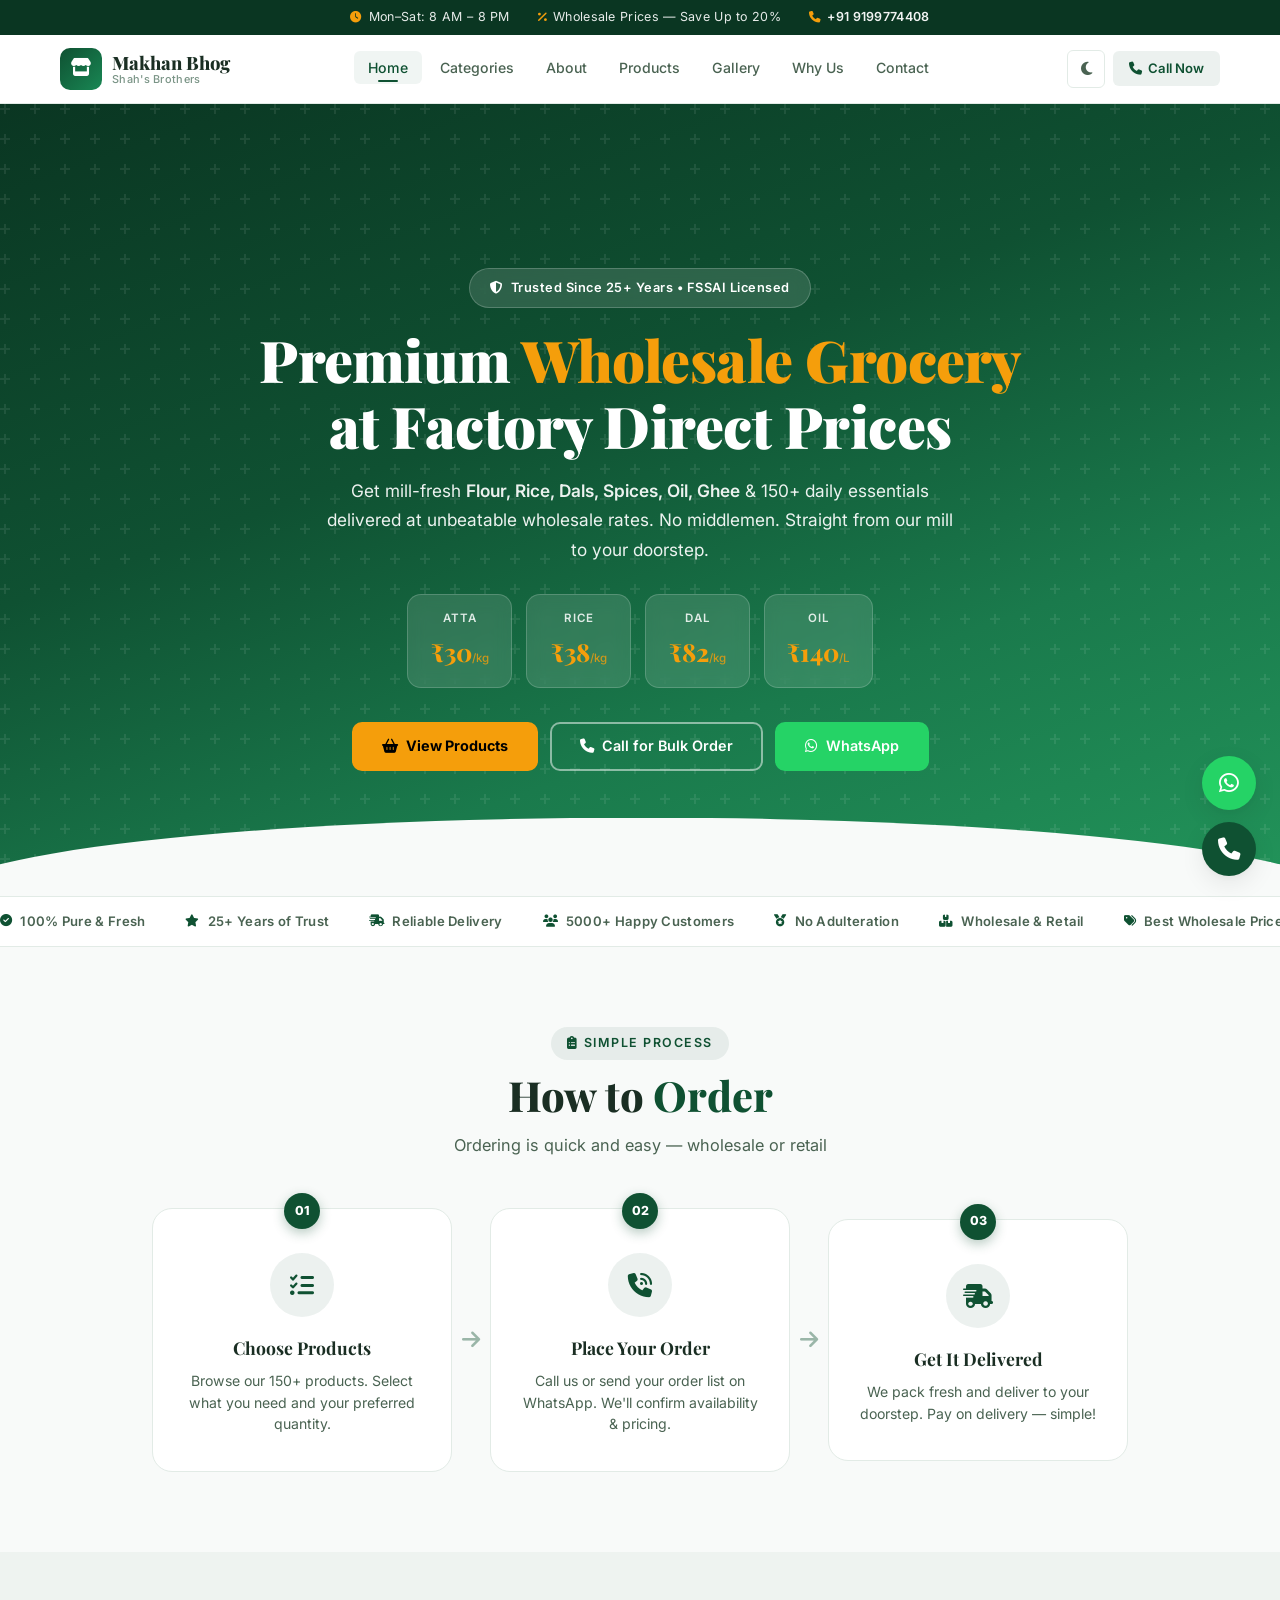
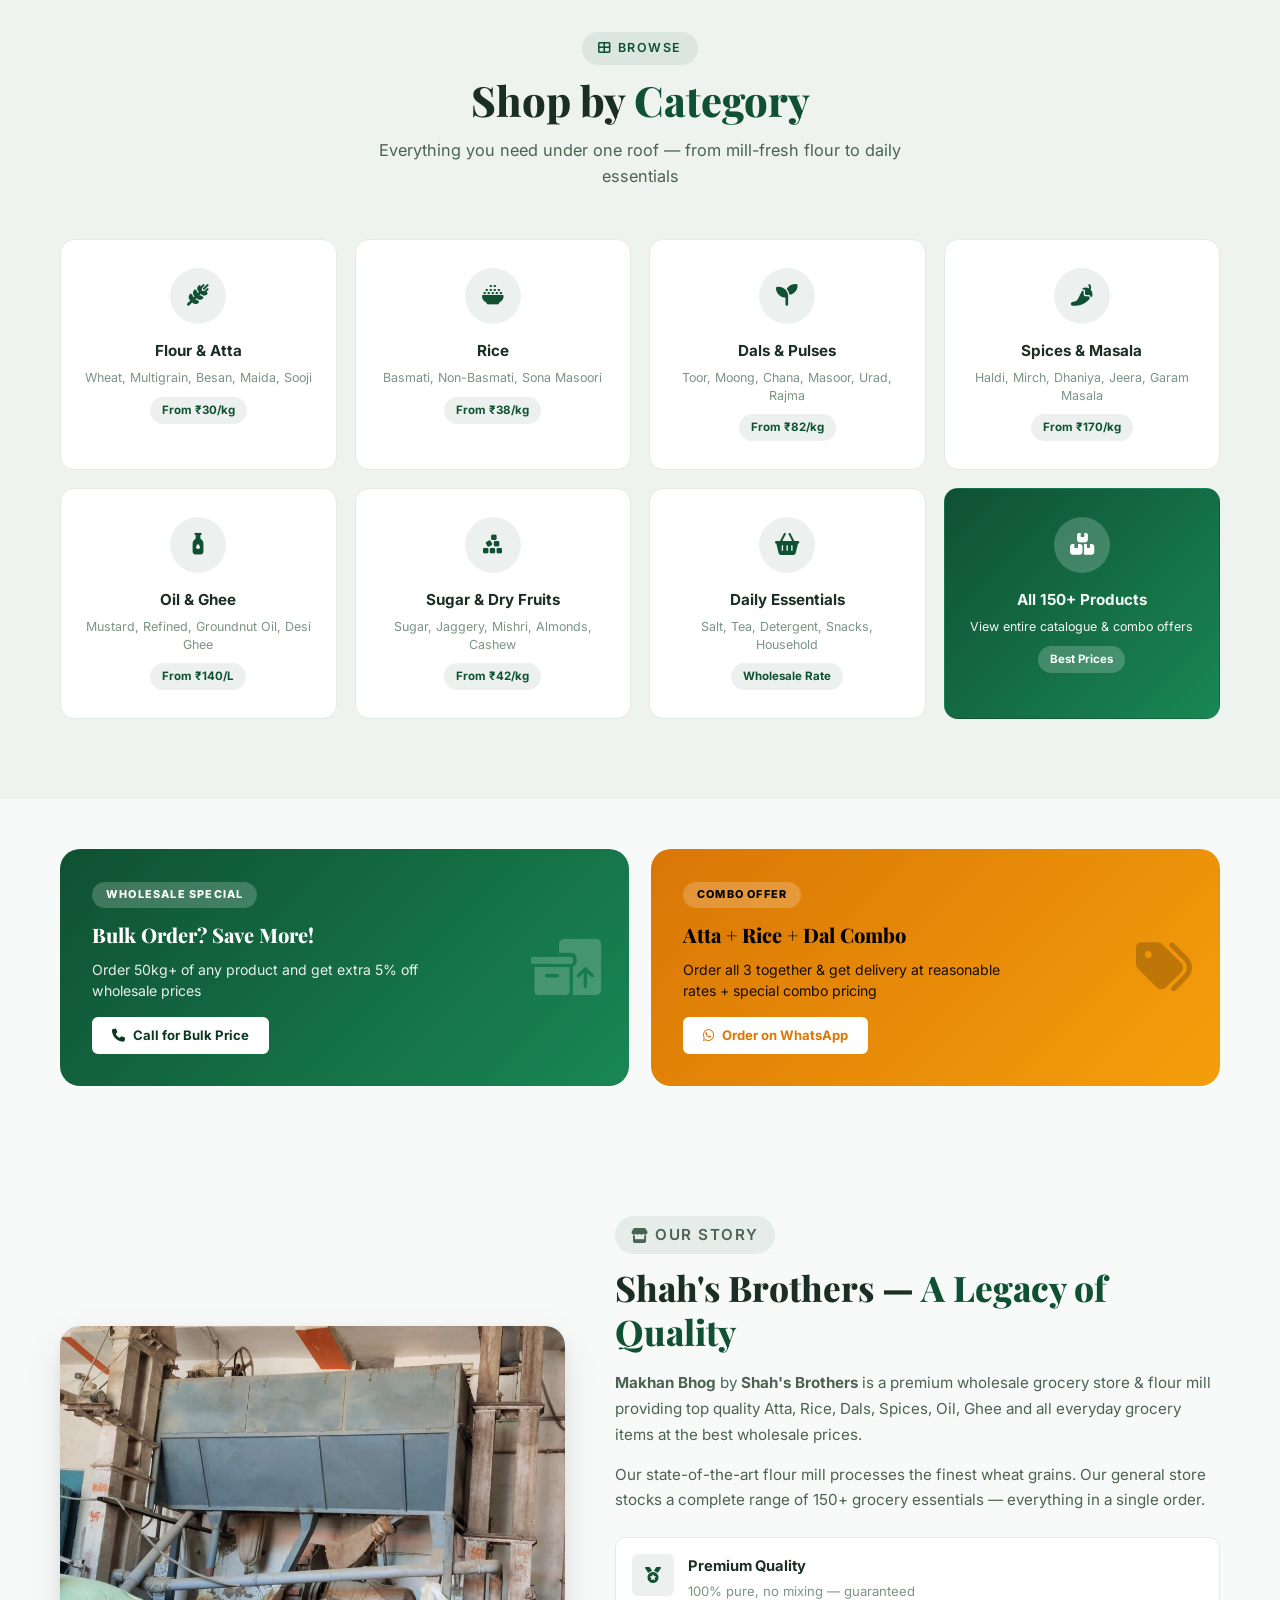
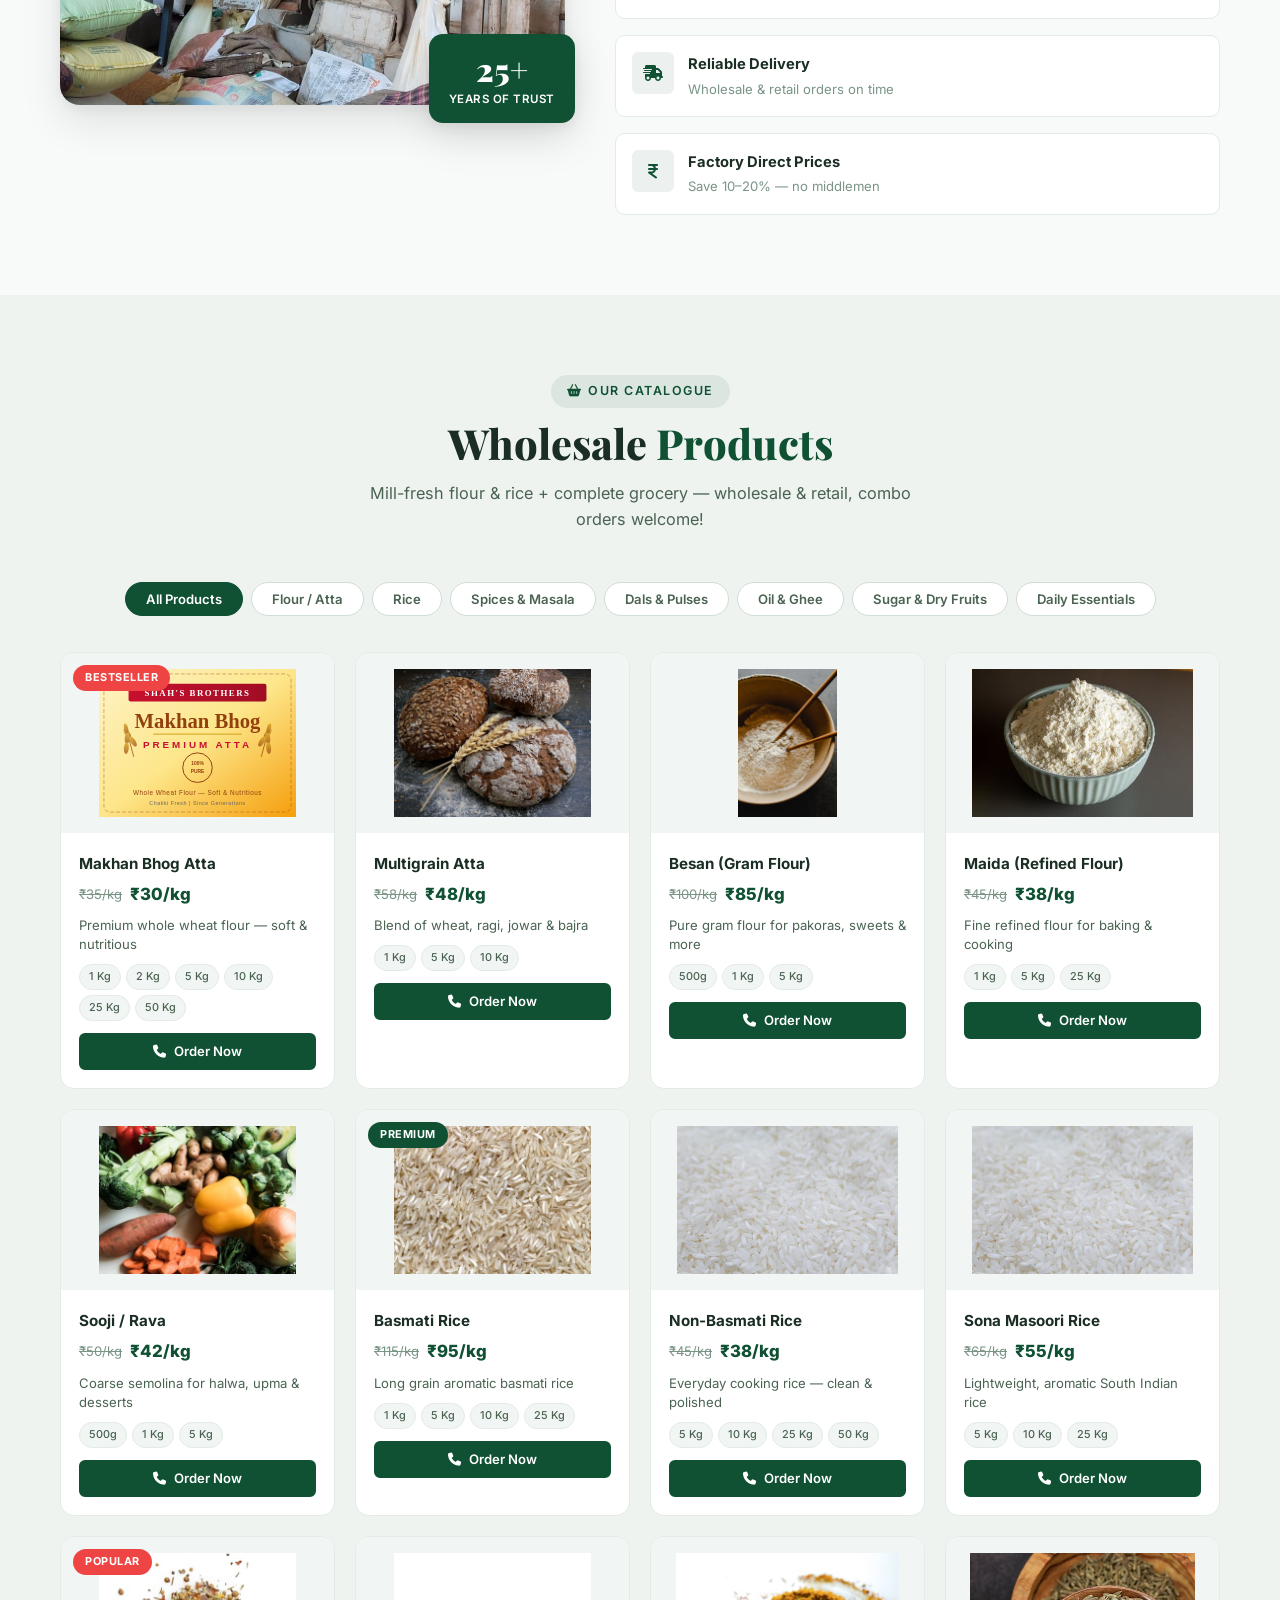
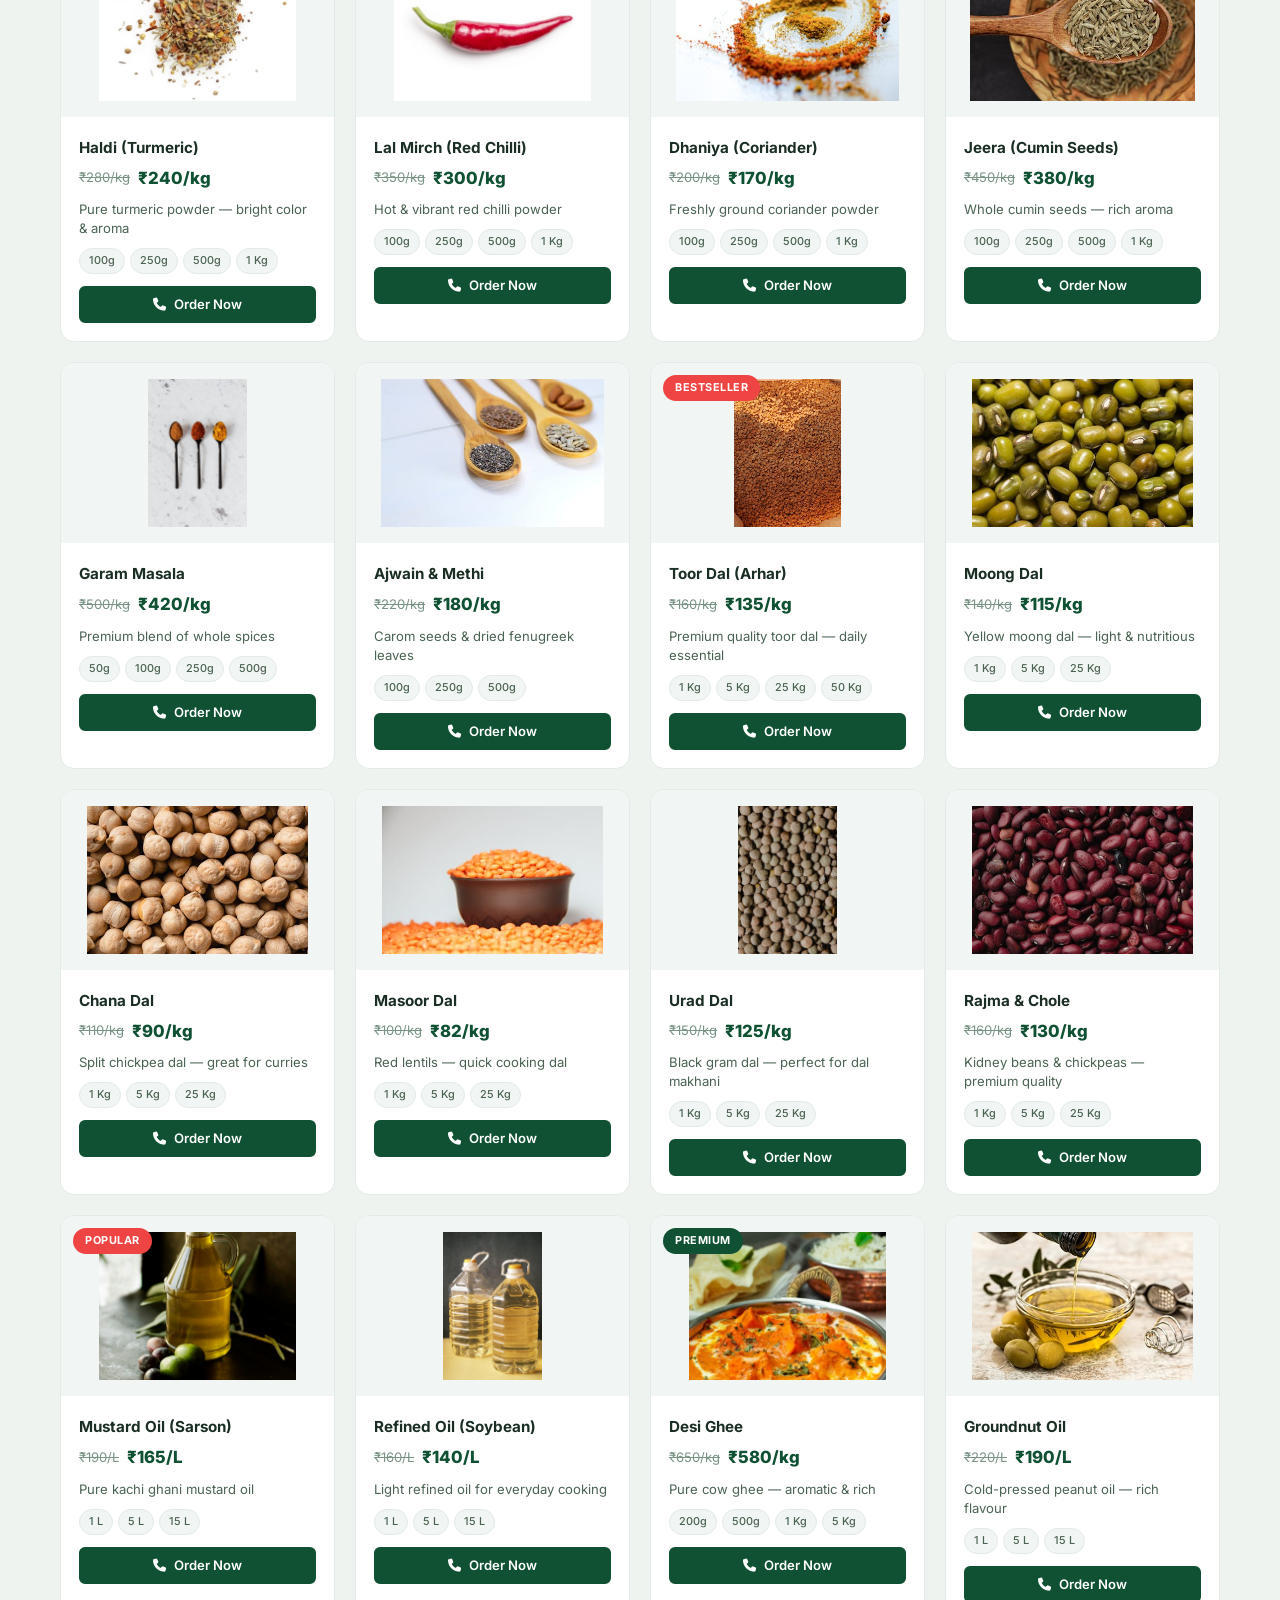
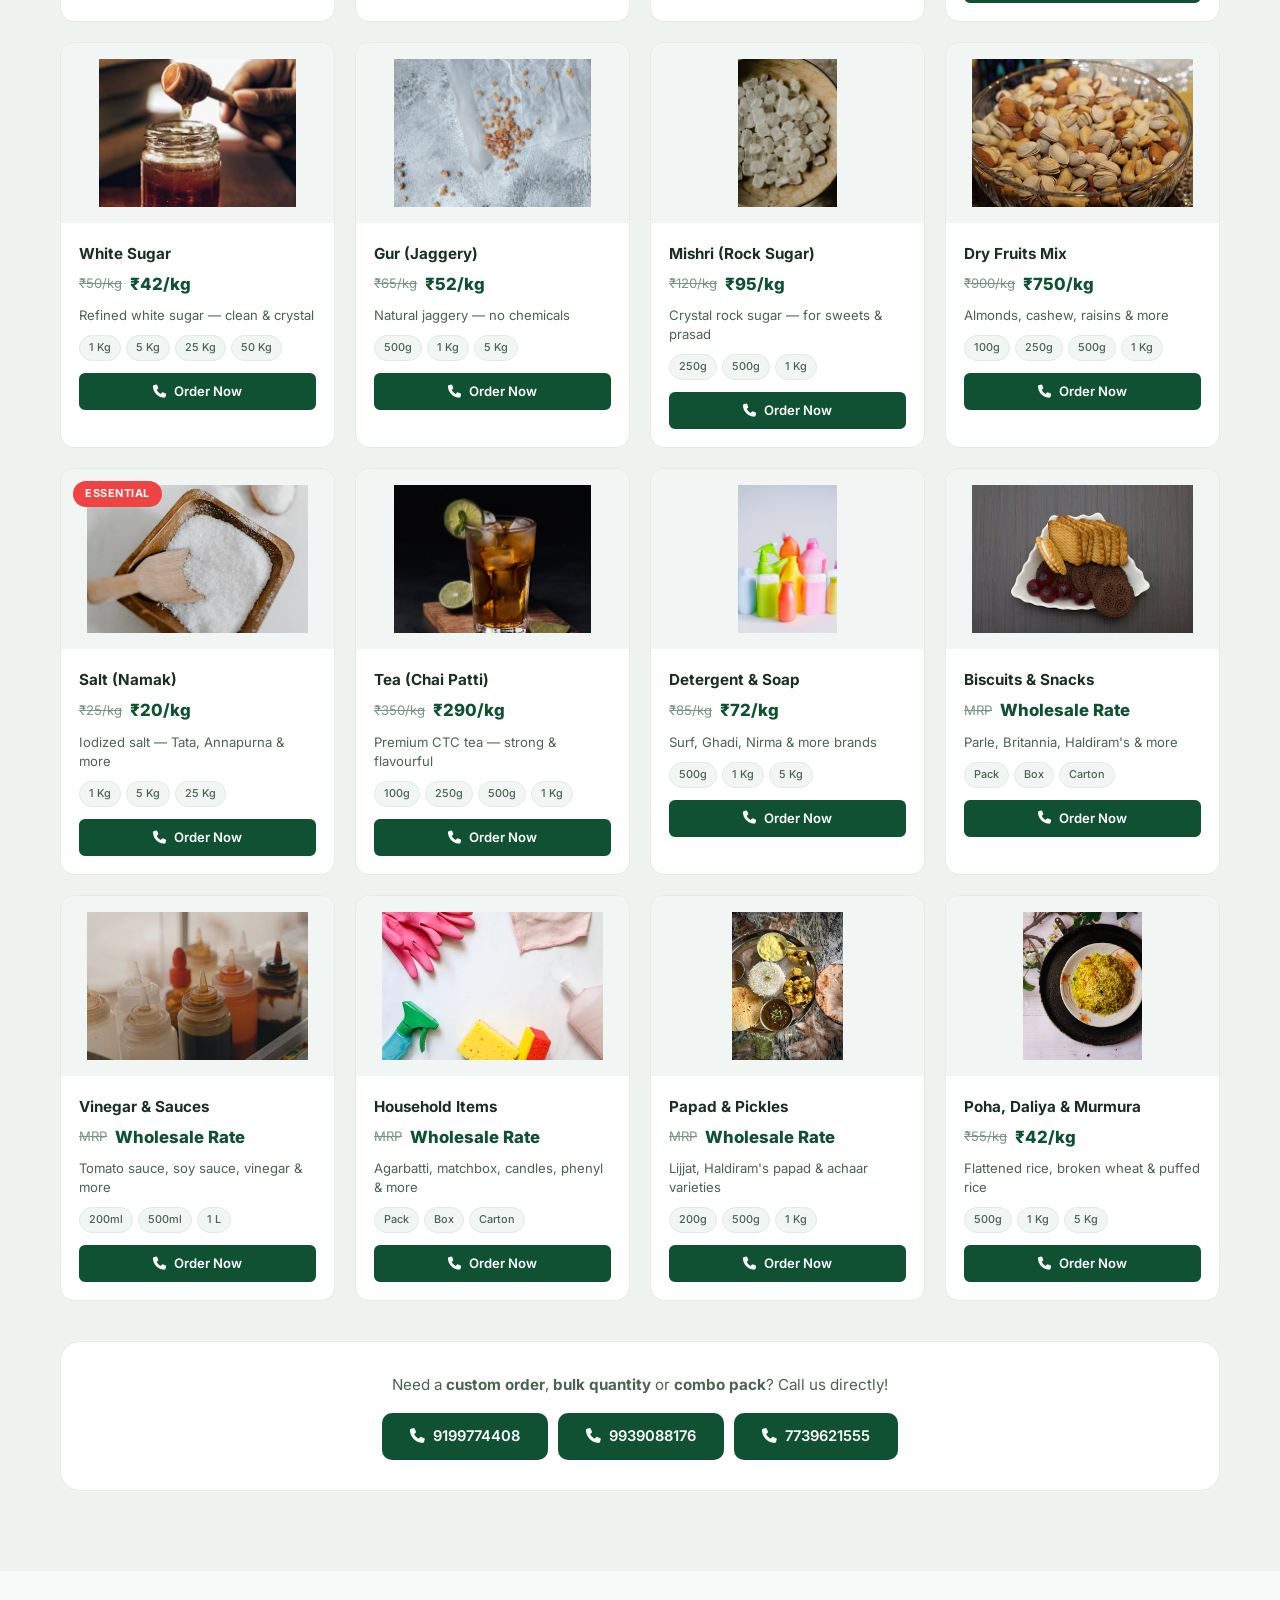
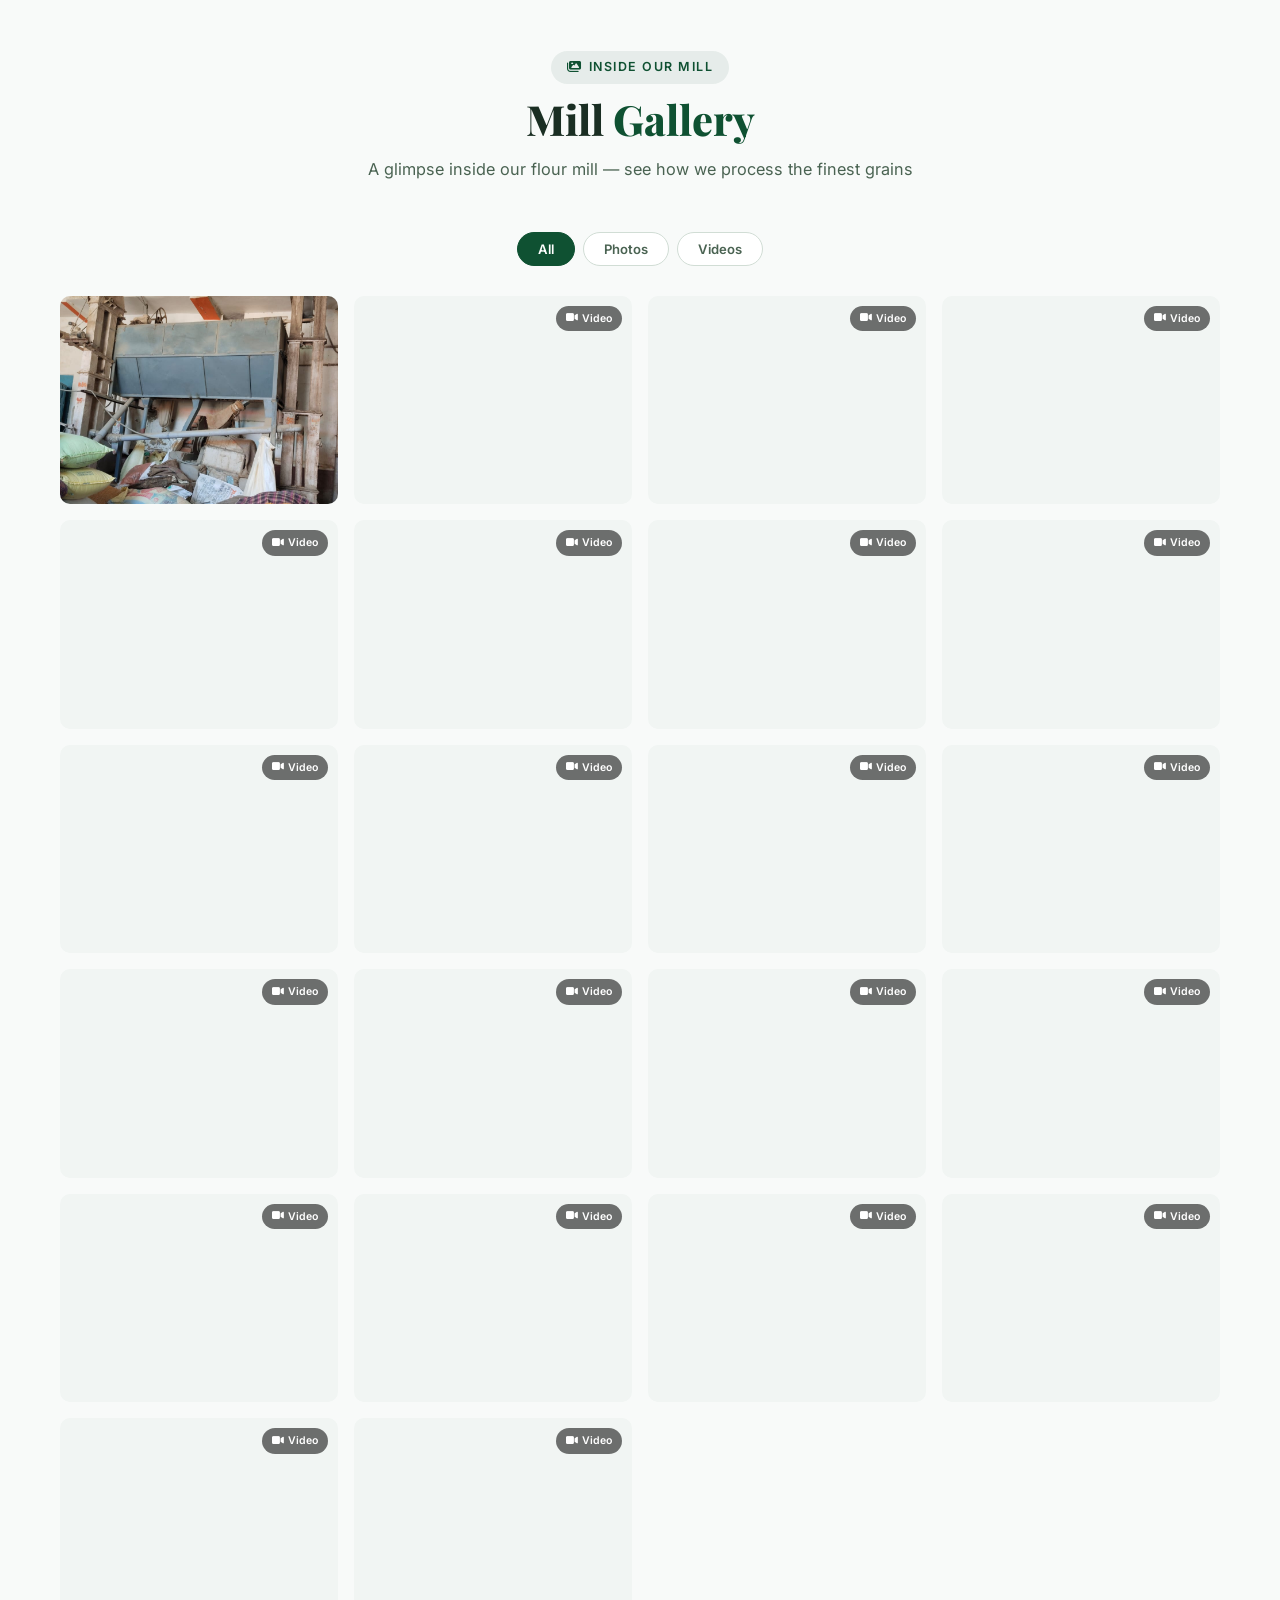
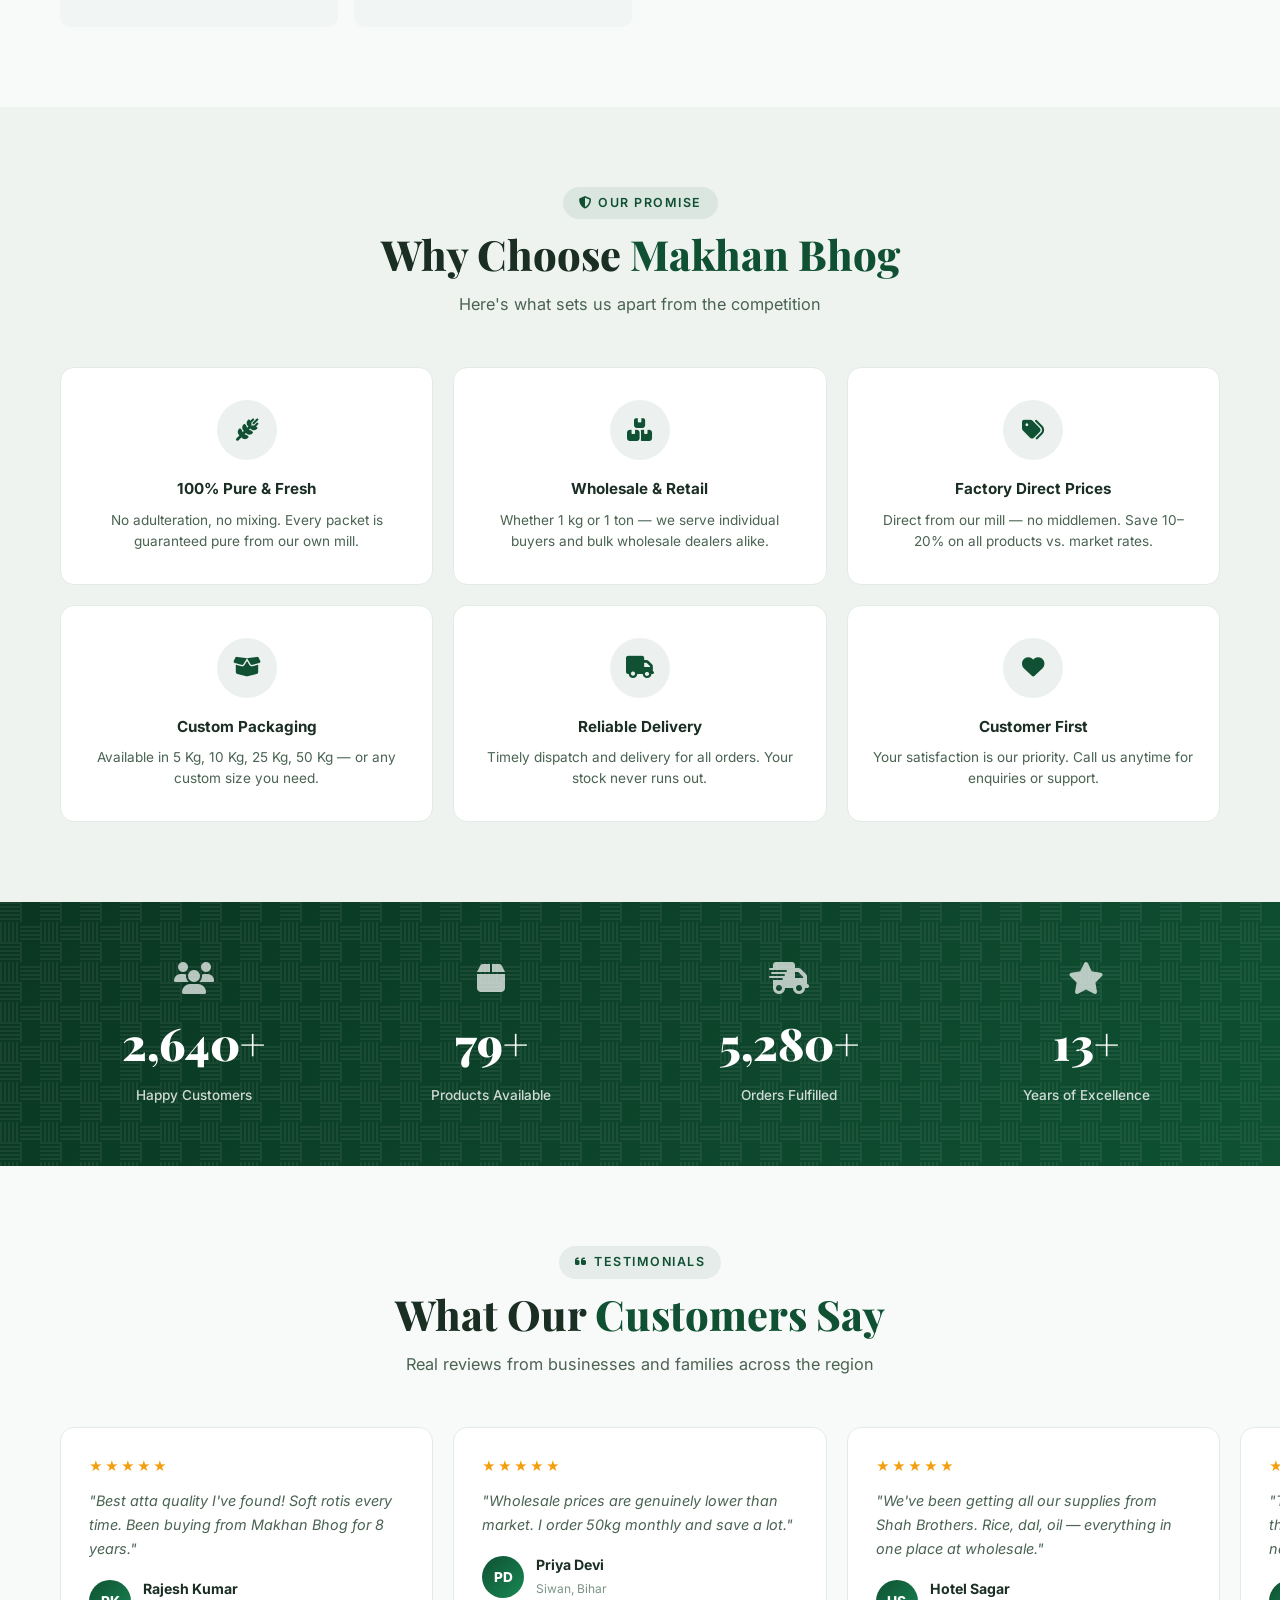
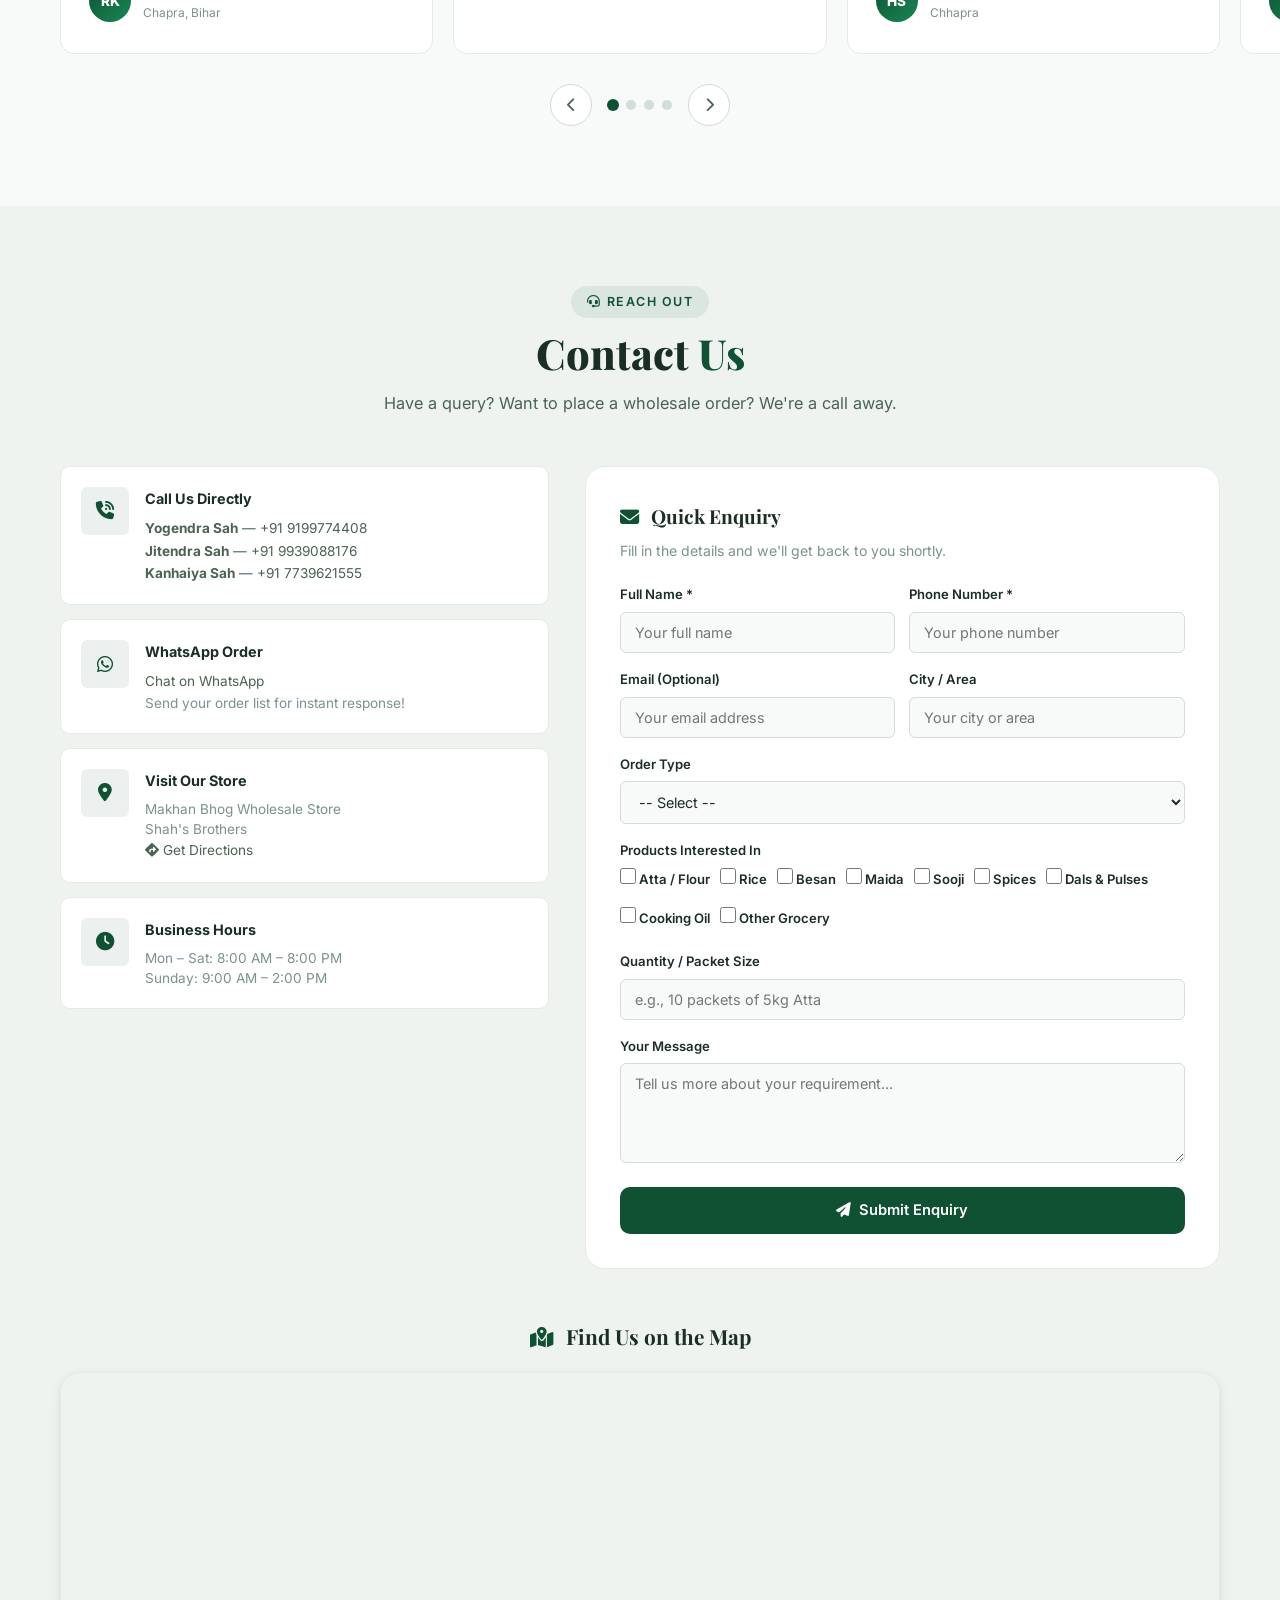
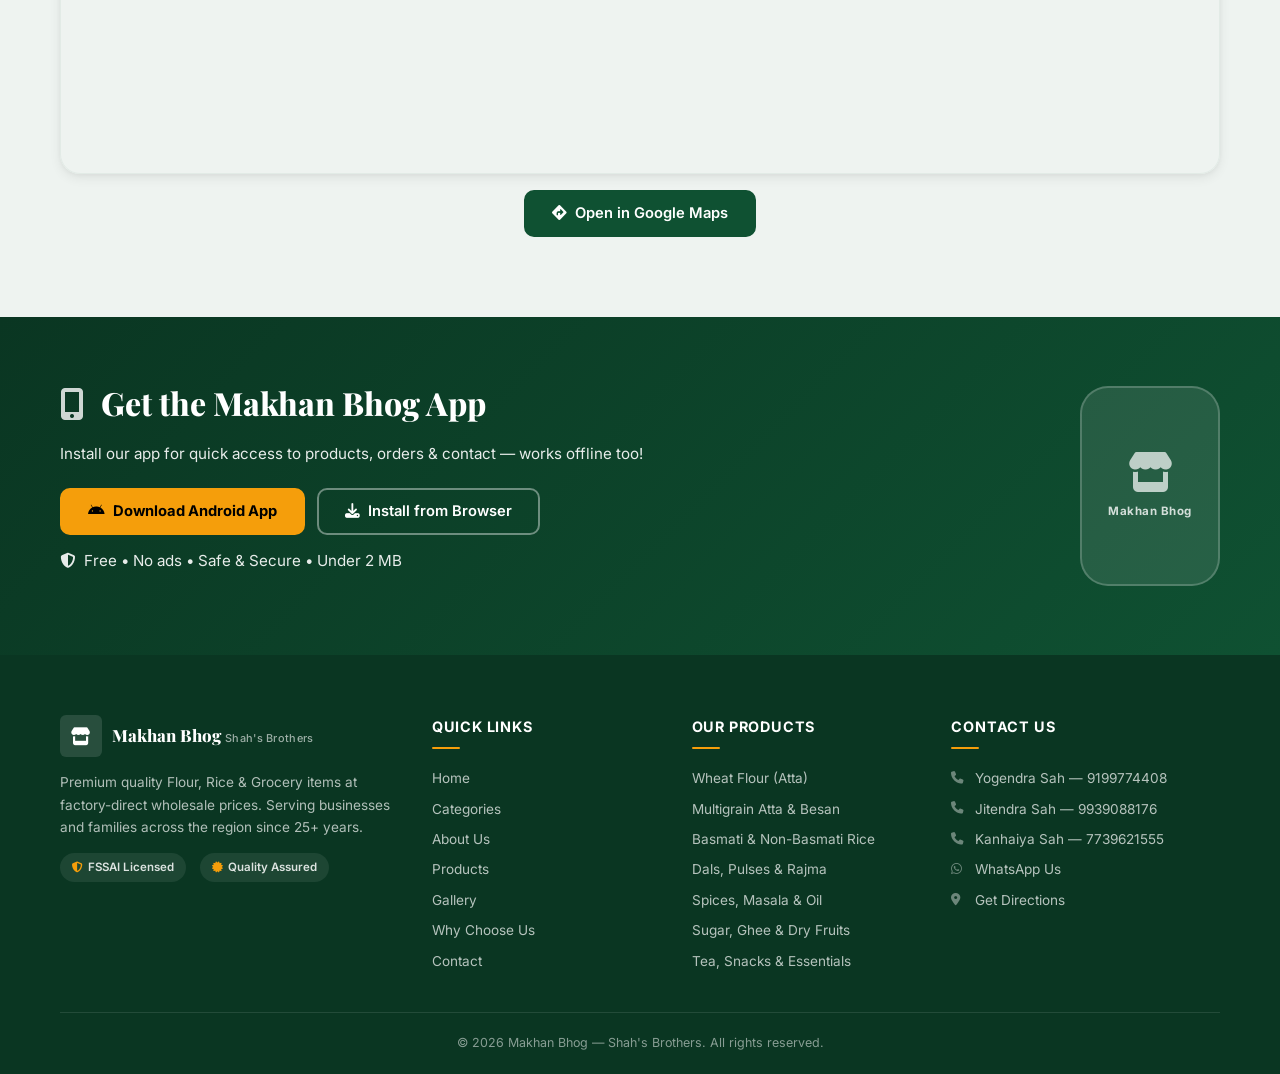
==== commit c9744967: "Professional polish: refined design, Inter font, scroll-to-top, how-to-order section, improved anima" ====
--- a/index.html
+++ b/index.html
@@ -9,9 +9,9 @@
     content="Makhan Bhog by Shah's Brothers – Your one-stop wholesale grocery store. Atta, rice, dals, spices, oil, ghee &amp; all grocery at best wholesale prices!" />
   <link rel="preconnect" href="https://fonts.googleapis.com" />
   <link rel="preconnect" href="https://fonts.gstatic.com" crossorigin />
-  <link href="https://fonts.googleapis.com/css2?family=Poppins:wght@300;400;500;600;700;800;900&family=Playfair+Display:wght@500;700;800&display=swap" rel="stylesheet" />
+  <link href="https://fonts.googleapis.com/css2?family=Inter:wght@300;400;500;600;700;800;900&family=Playfair+Display:wght@500;700;800;900&display=swap" rel="stylesheet" />
   <link rel="manifest" href="manifest.json" />
-  <meta name="theme-color" content="#1b6d3d" />
+  <meta name="theme-color" content="#0f5132" />
   <meta name="apple-mobile-web-app-capable" content="yes" />
   <meta name="apple-mobile-web-app-status-bar-style" content="black-translucent" />
   <meta name="apple-mobile-web-app-title" content="Makhan Bhog" />
@@ -25,8 +25,8 @@
   <div class="top-bar">
     <div class="container">
       <div class="top-bar-inner">
-        <span><i class="fas fa-truck-fast"></i> Delivery at Reasonable Rates</span>
-        <span><i class="fas fa-percent"></i> Wholesale Prices – Save 10-20%</span>
+        <span><i class="fas fa-clock"></i> Mon–Sat: 8 AM – 8 PM</span>
+        <span><i class="fas fa-percent"></i> Wholesale Prices — Save Up to 20%</span>
         <span><i class="fas fa-phone"></i> <a href="tel:+919199774408">+91 9199774408</a></span>
       </div>
     </div>
@@ -39,12 +39,13 @@
         <span class="logo-icon"><i class="fas fa-store"></i></span>
         <div class="logo-text">
           <span class="brand-name">Makhan Bhog</span>
-          <span class="brand-sub">Wholesale Grocery Store</span>
+          <span class="brand-sub">Shah's Brothers</span>
         </div>
       </a>
       <ul class="nav-links" id="navLinks">
         <li><a href="#home" class="active">Home</a></li>
         <li><a href="#categories">Categories</a></li>
+        <li><a href="#about">About</a></li>
         <li><a href="#products">Products</a></li>
         <li><a href="#gallery">Gallery</a></li>
         <li><a href="#why-us">Why Us</a></li>
@@ -52,12 +53,12 @@
       </ul>
       <div class="nav-actions">
         <button class="nav-install-btn" id="installBtn" aria-label="Install App">
-          <i class="fas fa-download"></i> <span>Install</span>
+          <i class="fas fa-download"></i> <span>Install App</span>
         </button>
         <button class="theme-toggle" id="themeToggle" aria-label="Toggle dark mode">
           <i class="fas fa-moon"></i>
         </button>
-        <a href="tel:+919199774408" class="nav-call-btn"><i class="fas fa-phone"></i> Order Now</a>
+        <a href="tel:+919199774408" class="nav-call-btn"><i class="fas fa-phone"></i> <span>Call Now</span></a>
         <button class="hamburger" id="hamburger" aria-label="Toggle menu">
           <span></span><span></span><span></span>
         </button>
@@ -70,10 +71,10 @@
     <div class="hero-bg-overlay"></div>
     <div class="hero-content">
       <div class="hero-badge-wrap">
-        <span class="hero-badge"><i class="fas fa-certificate"></i> Trusted Wholesale Grocery Since Generations</span>
-      </div>
-      <h1>Your One-Stop<br /><span class="highlight-text">Wholesale Grocery</span> Store</h1>
-      <p class="hero-desc">Get premium <strong>Flour, Rice, Dals, Spices, Oil, Ghee</strong> &amp; 150+ daily essentials at unbeatable wholesale prices. Mill-fresh quality, direct to your doorstep.</p>
+        <span class="hero-badge"><i class="fas fa-shield-halved"></i> Trusted Since 25+ Years &bull; FSSAI Licensed</span>
+      </div>
+      <h1>Premium <span class="highlight-text">Wholesale Grocery</span><br/>at Factory Direct Prices</h1>
+      <p class="hero-desc">Get mill-fresh <strong>Flour, Rice, Dals, Spices, Oil, Ghee</strong> &amp; 150+ daily essentials delivered at unbeatable wholesale rates. No middlemen. Straight from our mill to your doorstep.</p>
       <div class="hero-price-tags">
         <div class="price-tag">
           <span class="price-tag-label">Atta</span>
@@ -93,8 +94,8 @@
         </div>
       </div>
       <div class="hero-btns">
-        <a href="#products" class="btn btn-primary"><i class="fas fa-shopping-basket"></i> Shop Products</a>
-        <a href="tel:+919199774408" class="btn btn-outline"><i class="fas fa-phone"></i> Bulk Order</a>
+        <a href="#products" class="btn btn-primary"><i class="fas fa-shopping-basket"></i> View Products</a>
+        <a href="tel:+919199774408" class="btn btn-outline"><i class="fas fa-phone"></i> Call for Bulk Order</a>
         <a href="https://wa.me/919199774408" class="btn btn-whatsapp" target="_blank" rel="noopener noreferrer"><i class="fab fa-whatsapp"></i> WhatsApp</a>
       </div>
     </div>
@@ -105,22 +106,57 @@
     <div class="marquee-track">
       <span><i class="fas fa-check-circle"></i> 100% Pure &amp; Fresh</span>
       <span><i class="fas fa-star"></i> 25+ Years of Trust</span>
-      <span><i class="fas fa-truck-fast"></i> Fast Delivery</span>
+      <span><i class="fas fa-truck-fast"></i> Reliable Delivery</span>
       <span><i class="fas fa-users"></i> 5000+ Happy Customers</span>
       <span><i class="fas fa-medal"></i> No Adulteration</span>
       <span><i class="fas fa-boxes-stacked"></i> Wholesale &amp; Retail</span>
       <span><i class="fas fa-tags"></i> Best Wholesale Prices</span>
       <span><i class="fas fa-handshake"></i> Trusted by Generations</span>
+      <span><i class="fas fa-shield-halved"></i> FSSAI Licensed</span>
       <span><i class="fas fa-check-circle"></i> 100% Pure &amp; Fresh</span>
       <span><i class="fas fa-star"></i> 25+ Years of Trust</span>
-      <span><i class="fas fa-truck-fast"></i> Fast Delivery</span>
+      <span><i class="fas fa-truck-fast"></i> Reliable Delivery</span>
       <span><i class="fas fa-users"></i> 5000+ Happy Customers</span>
       <span><i class="fas fa-medal"></i> No Adulteration</span>
       <span><i class="fas fa-boxes-stacked"></i> Wholesale &amp; Retail</span>
       <span><i class="fas fa-tags"></i> Best Wholesale Prices</span>
       <span><i class="fas fa-handshake"></i> Trusted by Generations</span>
+      <span><i class="fas fa-shield-halved"></i> FSSAI Licensed</span>
     </div>
   </div>
+
+  <!-- ===== HOW TO ORDER ===== -->
+  <section class="section how-to-order">
+    <div class="container">
+      <div class="section-header">
+        <p class="section-tag"><i class="fas fa-clipboard-list"></i> Simple Process</p>
+        <h2>How to <span>Order</span></h2>
+        <p class="section-desc">Ordering is quick and easy — wholesale or retail</p>
+      </div>
+      <div class="steps-grid">
+        <div class="step-card">
+          <div class="step-number">01</div>
+          <div class="step-icon"><i class="fas fa-list-check"></i></div>
+          <h3>Choose Products</h3>
+          <p>Browse our 150+ products. Select what you need and your preferred quantity.</p>
+        </div>
+        <div class="step-connector"><i class="fas fa-arrow-right"></i></div>
+        <div class="step-card">
+          <div class="step-number">02</div>
+          <div class="step-icon"><i class="fas fa-phone-volume"></i></div>
+          <h3>Place Your Order</h3>
+          <p>Call us or send your order list on WhatsApp. We'll confirm availability &amp; pricing.</p>
+        </div>
+        <div class="step-connector"><i class="fas fa-arrow-right"></i></div>
+        <div class="step-card">
+          <div class="step-number">03</div>
+          <div class="step-icon"><i class="fas fa-truck-fast"></i></div>
+          <h3>Get It Delivered</h3>
+          <p>We pack fresh and deliver to your doorstep. Pay on delivery — simple!</p>
+        </div>
+      </div>
+    </div>
+  </section>
 
   <!-- ===== SHOP BY CATEGORY ===== -->
   <section id="categories" class="section categories">
@@ -128,7 +164,7 @@
       <div class="section-header">
         <p class="section-tag"><i class="fas fa-th-large"></i> Browse</p>
         <h2>Shop by <span>Category</span></h2>
-        <p class="section-desc">Everything you need under one roof – from mill-fresh flour to daily essentials</p>
+        <p class="section-desc">Everything you need under one roof — from mill-fresh flour to daily essentials</p>
       </div>
       <div class="categories-grid">
         <a href="#products" class="category-card" data-cat="flour">
@@ -176,7 +212,7 @@
         <a href="#products" class="category-card highlight-card" data-cat="all">
           <div class="cat-icon"><i class="fas fa-boxes-stacked"></i></div>
           <h3>All 150+ Products</h3>
-          <p>View everything &amp; combo offers</p>
+          <p>View entire catalogue &amp; combo offers</p>
           <span class="cat-tag">Best Prices</span>
         </a>
       </div>
@@ -221,30 +257,30 @@
           </div>
         </div>
         <div class="about-text">
-          <p class="section-tag"><i class="fas fa-store"></i> About Us</p>
-          <h2>Shah's Brothers – <span>A Legacy of Trust</span></h2>
+          <p class="section-tag"><i class="fas fa-store"></i> Our Story</p>
+          <h2>Shah's Brothers — <span>A Legacy of Quality</span></h2>
           <p><strong>Makhan Bhog</strong> by <strong>Shah's Brothers</strong> is a premium wholesale grocery store &amp; flour mill providing top quality Atta, Rice, Dals, Spices, Oil, Ghee and all everyday grocery items at the best wholesale prices.</p>
-          <p>Our state-of-the-art flour mill processes the finest wheat grains. Our general store stocks a complete range of 150+ grocery essentials — place combo orders in a single delivery.</p>
+          <p>Our state-of-the-art flour mill processes the finest wheat grains. Our general store stocks a complete range of 150+ grocery essentials — everything in a single order.</p>
           <div class="about-highlights">
             <div class="highlight">
               <i class="fas fa-medal"></i>
               <div>
                 <strong>Premium Quality</strong>
-                <p>100% pure, no mixing</p>
+                <p>100% pure, no mixing — guaranteed</p>
               </div>
             </div>
             <div class="highlight">
               <i class="fas fa-truck-fast"></i>
               <div>
-                <strong>Fast Delivery</strong>
-                <p>Wholesale &amp; retail orders</p>
+                <strong>Reliable Delivery</strong>
+                <p>Wholesale &amp; retail orders on time</p>
               </div>
             </div>
             <div class="highlight">
               <i class="fas fa-indian-rupee-sign"></i>
               <div>
-                <strong>Best Prices</strong>
-                <p>Save 10-20% on MRP</p>
+                <strong>Factory Direct Prices</strong>
+                <p>Save 10–20% — no middlemen</p>
               </div>
             </div>
           </div>
@@ -257,7 +293,7 @@
   <section id="products" class="section products">
     <div class="container">
       <div class="section-header">
-        <p class="section-tag"><i class="fas fa-shopping-basket"></i> Our Products</p>
+        <p class="section-tag"><i class="fas fa-shopping-basket"></i> Our Catalogue</p>
         <h2>Wholesale <span>Products</span></h2>
         <p class="section-desc">Mill-fresh flour &amp; rice + complete grocery — wholesale &amp; retail, combo orders welcome!</p>
       </div>
@@ -283,7 +319,7 @@
           <div class="product-info">
             <h3>Makhan Bhog Atta</h3>
             <p class="product-price"><span class="price-market">&#8377;35/kg</span> <span class="price-ours">&#8377;30/kg</span></p>
-            <p>Premium whole wheat flour – soft &amp; nutritious</p>
+            <p>Premium whole wheat flour — soft &amp; nutritious</p>
             <div class="product-sizes">
               <span class="size-tag">1 Kg</span>
               <span class="size-tag">2 Kg</span>
@@ -292,7 +328,7 @@
               <span class="size-tag">25 Kg</span>
               <span class="size-tag">50 Kg</span>
             </div>
-            <a href="tel:+919199774408" class="btn btn-sm">Order Now <i class="fas fa-phone"></i></a>
+            <a href="tel:+919199774408" class="btn btn-sm"><i class="fas fa-phone"></i> Order Now</a>
           </div>
         </div>
 
@@ -309,7 +345,7 @@
               <span class="size-tag">5 Kg</span>
               <span class="size-tag">10 Kg</span>
             </div>
-            <a href="tel:+919199774408" class="btn btn-sm">Order Now <i class="fas fa-phone"></i></a>
+            <a href="tel:+919199774408" class="btn btn-sm"><i class="fas fa-phone"></i> Order Now</a>
           </div>
         </div>
 
@@ -326,7 +362,7 @@
               <span class="size-tag">1 Kg</span>
               <span class="size-tag">5 Kg</span>
             </div>
-            <a href="tel:+919199774408" class="btn btn-sm">Order Now <i class="fas fa-phone"></i></a>
+            <a href="tel:+919199774408" class="btn btn-sm"><i class="fas fa-phone"></i> Order Now</a>
           </div>
         </div>
 
@@ -343,7 +379,7 @@
               <span class="size-tag">5 Kg</span>
               <span class="size-tag">25 Kg</span>
             </div>
-            <a href="tel:+919199774408" class="btn btn-sm">Order Now <i class="fas fa-phone"></i></a>
+            <a href="tel:+919199774408" class="btn btn-sm"><i class="fas fa-phone"></i> Order Now</a>
           </div>
         </div>
 
@@ -360,7 +396,7 @@
               <span class="size-tag">1 Kg</span>
               <span class="size-tag">5 Kg</span>
             </div>
-            <a href="tel:+919199774408" class="btn btn-sm">Order Now <i class="fas fa-phone"></i></a>
+            <a href="tel:+919199774408" class="btn btn-sm"><i class="fas fa-phone"></i> Order Now</a>
           </div>
         </div>
 
@@ -380,7 +416,7 @@
               <span class="size-tag">10 Kg</span>
               <span class="size-tag">25 Kg</span>
             </div>
-            <a href="tel:+919199774408" class="btn btn-sm">Order Now <i class="fas fa-phone"></i></a>
+            <a href="tel:+919199774408" class="btn btn-sm"><i class="fas fa-phone"></i> Order Now</a>
           </div>
         </div>
 
@@ -391,14 +427,14 @@
           <div class="product-info">
             <h3>Non-Basmati Rice</h3>
             <p class="product-price"><span class="price-market">&#8377;45/kg</span> <span class="price-ours">&#8377;38/kg</span></p>
-            <p>Everyday cooking rice – clean &amp; polished</p>
+            <p>Everyday cooking rice — clean &amp; polished</p>
             <div class="product-sizes">
               <span class="size-tag">5 Kg</span>
               <span class="size-tag">10 Kg</span>
               <span class="size-tag">25 Kg</span>
               <span class="size-tag">50 Kg</span>
             </div>
-            <a href="tel:+919199774408" class="btn btn-sm">Order Now <i class="fas fa-phone"></i></a>
+            <a href="tel:+919199774408" class="btn btn-sm"><i class="fas fa-phone"></i> Order Now</a>
           </div>
         </div>
 
@@ -415,7 +451,7 @@
               <span class="size-tag">10 Kg</span>
               <span class="size-tag">25 Kg</span>
             </div>
-            <a href="tel:+919199774408" class="btn btn-sm">Order Now <i class="fas fa-phone"></i></a>
+            <a href="tel:+919199774408" class="btn btn-sm"><i class="fas fa-phone"></i> Order Now</a>
           </div>
         </div>
 
@@ -435,7 +471,7 @@
               <span class="size-tag">500g</span>
               <span class="size-tag">1 Kg</span>
             </div>
-            <a href="tel:+919199774408" class="btn btn-sm">Order Now <i class="fas fa-phone"></i></a>
+            <a href="tel:+919199774408" class="btn btn-sm"><i class="fas fa-phone"></i> Order Now</a>
           </div>
         </div>
 
@@ -453,7 +489,7 @@
               <span class="size-tag">500g</span>
               <span class="size-tag">1 Kg</span>
             </div>
-            <a href="tel:+919199774408" class="btn btn-sm">Order Now <i class="fas fa-phone"></i></a>
+            <a href="tel:+919199774408" class="btn btn-sm"><i class="fas fa-phone"></i> Order Now</a>
           </div>
         </div>
 
@@ -471,7 +507,7 @@
               <span class="size-tag">500g</span>
               <span class="size-tag">1 Kg</span>
             </div>
-            <a href="tel:+919199774408" class="btn btn-sm">Order Now <i class="fas fa-phone"></i></a>
+            <a href="tel:+919199774408" class="btn btn-sm"><i class="fas fa-phone"></i> Order Now</a>
           </div>
         </div>
 
@@ -489,7 +525,7 @@
               <span class="size-tag">500g</span>
               <span class="size-tag">1 Kg</span>
             </div>
-            <a href="tel:+919199774408" class="btn btn-sm">Order Now <i class="fas fa-phone"></i></a>
+            <a href="tel:+919199774408" class="btn btn-sm"><i class="fas fa-phone"></i> Order Now</a>
           </div>
         </div>
 
@@ -507,7 +543,7 @@
               <span class="size-tag">250g</span>
               <span class="size-tag">500g</span>
             </div>
-            <a href="tel:+919199774408" class="btn btn-sm">Order Now <i class="fas fa-phone"></i></a>
+            <a href="tel:+919199774408" class="btn btn-sm"><i class="fas fa-phone"></i> Order Now</a>
           </div>
         </div>
 
@@ -524,7 +560,7 @@
               <span class="size-tag">250g</span>
               <span class="size-tag">500g</span>
             </div>
-            <a href="tel:+919199774408" class="btn btn-sm">Order Now <i class="fas fa-phone"></i></a>
+            <a href="tel:+919199774408" class="btn btn-sm"><i class="fas fa-phone"></i> Order Now</a>
           </div>
         </div>
 
@@ -544,7 +580,7 @@
               <span class="size-tag">25 Kg</span>
               <span class="size-tag">50 Kg</span>
             </div>
-            <a href="tel:+919199774408" class="btn btn-sm">Order Now <i class="fas fa-phone"></i></a>
+            <a href="tel:+919199774408" class="btn btn-sm"><i class="fas fa-phone"></i> Order Now</a>
           </div>
         </div>
 
@@ -561,7 +597,7 @@
               <span class="size-tag">5 Kg</span>
               <span class="size-tag">25 Kg</span>
             </div>
-            <a href="tel:+919199774408" class="btn btn-sm">Order Now <i class="fas fa-phone"></i></a>
+            <a href="tel:+919199774408" class="btn btn-sm"><i class="fas fa-phone"></i> Order Now</a>
           </div>
         </div>
 
@@ -578,7 +614,7 @@
               <span class="size-tag">5 Kg</span>
               <span class="size-tag">25 Kg</span>
             </div>
-            <a href="tel:+919199774408" class="btn btn-sm">Order Now <i class="fas fa-phone"></i></a>
+            <a href="tel:+919199774408" class="btn btn-sm"><i class="fas fa-phone"></i> Order Now</a>
           </div>
         </div>
 
@@ -595,7 +631,7 @@
               <span class="size-tag">5 Kg</span>
               <span class="size-tag">25 Kg</span>
             </div>
-            <a href="tel:+919199774408" class="btn btn-sm">Order Now <i class="fas fa-phone"></i></a>
+            <a href="tel:+919199774408" class="btn btn-sm"><i class="fas fa-phone"></i> Order Now</a>
           </div>
         </div>
 
@@ -612,7 +648,7 @@
               <span class="size-tag">5 Kg</span>
               <span class="size-tag">25 Kg</span>
             </div>
-            <a href="tel:+919199774408" class="btn btn-sm">Order Now <i class="fas fa-phone"></i></a>
+            <a href="tel:+919199774408" class="btn btn-sm"><i class="fas fa-phone"></i> Order Now</a>
           </div>
         </div>
 
@@ -629,7 +665,7 @@
               <span class="size-tag">5 Kg</span>
               <span class="size-tag">25 Kg</span>
             </div>
-            <a href="tel:+919199774408" class="btn btn-sm">Order Now <i class="fas fa-phone"></i></a>
+            <a href="tel:+919199774408" class="btn btn-sm"><i class="fas fa-phone"></i> Order Now</a>
           </div>
         </div>
 
@@ -648,7 +684,7 @@
               <span class="size-tag">5 L</span>
               <span class="size-tag">15 L</span>
             </div>
-            <a href="tel:+919199774408" class="btn btn-sm">Order Now <i class="fas fa-phone"></i></a>
+            <a href="tel:+919199774408" class="btn btn-sm"><i class="fas fa-phone"></i> Order Now</a>
           </div>
         </div>
 
@@ -665,7 +701,7 @@
               <span class="size-tag">5 L</span>
               <span class="size-tag">15 L</span>
             </div>
-            <a href="tel:+919199774408" class="btn btn-sm">Order Now <i class="fas fa-phone"></i></a>
+            <a href="tel:+919199774408" class="btn btn-sm"><i class="fas fa-phone"></i> Order Now</a>
           </div>
         </div>
 
@@ -684,7 +720,7 @@
               <span class="size-tag">1 Kg</span>
               <span class="size-tag">5 Kg</span>
             </div>
-            <a href="tel:+919199774408" class="btn btn-sm">Order Now <i class="fas fa-phone"></i></a>
+            <a href="tel:+919199774408" class="btn btn-sm"><i class="fas fa-phone"></i> Order Now</a>
           </div>
         </div>
 
@@ -701,7 +737,7 @@
               <span class="size-tag">5 L</span>
               <span class="size-tag">15 L</span>
             </div>
-            <a href="tel:+919199774408" class="btn btn-sm">Order Now <i class="fas fa-phone"></i></a>
+            <a href="tel:+919199774408" class="btn btn-sm"><i class="fas fa-phone"></i> Order Now</a>
           </div>
         </div>
 
@@ -720,7 +756,7 @@
               <span class="size-tag">25 Kg</span>
               <span class="size-tag">50 Kg</span>
             </div>
-            <a href="tel:+919199774408" class="btn btn-sm">Order Now <i class="fas fa-phone"></i></a>
+            <a href="tel:+919199774408" class="btn btn-sm"><i class="fas fa-phone"></i> Order Now</a>
           </div>
         </div>
 
@@ -737,7 +773,7 @@
               <span class="size-tag">1 Kg</span>
               <span class="size-tag">5 Kg</span>
             </div>
-            <a href="tel:+919199774408" class="btn btn-sm">Order Now <i class="fas fa-phone"></i></a>
+            <a href="tel:+919199774408" class="btn btn-sm"><i class="fas fa-phone"></i> Order Now</a>
           </div>
         </div>
 
@@ -754,7 +790,7 @@
               <span class="size-tag">500g</span>
               <span class="size-tag">1 Kg</span>
             </div>
-            <a href="tel:+919199774408" class="btn btn-sm">Order Now <i class="fas fa-phone"></i></a>
+            <a href="tel:+919199774408" class="btn btn-sm"><i class="fas fa-phone"></i> Order Now</a>
           </div>
         </div>
 
@@ -772,7 +808,7 @@
               <span class="size-tag">500g</span>
               <span class="size-tag">1 Kg</span>
             </div>
-            <a href="tel:+919199774408" class="btn btn-sm">Order Now <i class="fas fa-phone"></i></a>
+            <a href="tel:+919199774408" class="btn btn-sm"><i class="fas fa-phone"></i> Order Now</a>
           </div>
         </div>
 
@@ -791,7 +827,7 @@
               <span class="size-tag">5 Kg</span>
               <span class="size-tag">25 Kg</span>
             </div>
-            <a href="tel:+919199774408" class="btn btn-sm">Order Now <i class="fas fa-phone"></i></a>
+            <a href="tel:+919199774408" class="btn btn-sm"><i class="fas fa-phone"></i> Order Now</a>
           </div>
         </div>
 
@@ -809,7 +845,7 @@
               <span class="size-tag">500g</span>
               <span class="size-tag">1 Kg</span>
             </div>
-            <a href="tel:+919199774408" class="btn btn-sm">Order Now <i class="fas fa-phone"></i></a>
+            <a href="tel:+919199774408" class="btn btn-sm"><i class="fas fa-phone"></i> Order Now</a>
           </div>
         </div>
 
@@ -826,7 +862,7 @@
               <span class="size-tag">1 Kg</span>
               <span class="size-tag">5 Kg</span>
             </div>
-            <a href="tel:+919199774408" class="btn btn-sm">Order Now <i class="fas fa-phone"></i></a>
+            <a href="tel:+919199774408" class="btn btn-sm"><i class="fas fa-phone"></i> Order Now</a>
           </div>
         </div>
 
@@ -843,7 +879,7 @@
               <span class="size-tag">Box</span>
               <span class="size-tag">Carton</span>
             </div>
-            <a href="tel:+919199774408" class="btn btn-sm">Order Now <i class="fas fa-phone"></i></a>
+            <a href="tel:+919199774408" class="btn btn-sm"><i class="fas fa-phone"></i> Order Now</a>
           </div>
         </div>
 
@@ -860,7 +896,7 @@
               <span class="size-tag">500ml</span>
               <span class="size-tag">1 L</span>
             </div>
-            <a href="tel:+919199774408" class="btn btn-sm">Order Now <i class="fas fa-phone"></i></a>
+            <a href="tel:+919199774408" class="btn btn-sm"><i class="fas fa-phone"></i> Order Now</a>
           </div>
         </div>
 
@@ -877,7 +913,7 @@
               <span class="size-tag">Box</span>
               <span class="size-tag">Carton</span>
             </div>
-            <a href="tel:+919199774408" class="btn btn-sm">Order Now <i class="fas fa-phone"></i></a>
+            <a href="tel:+919199774408" class="btn btn-sm"><i class="fas fa-phone"></i> Order Now</a>
           </div>
         </div>
 
@@ -894,7 +930,7 @@
               <span class="size-tag">500g</span>
               <span class="size-tag">1 Kg</span>
             </div>
-            <a href="tel:+919199774408" class="btn btn-sm">Order Now <i class="fas fa-phone"></i></a>
+            <a href="tel:+919199774408" class="btn btn-sm"><i class="fas fa-phone"></i> Order Now</a>
           </div>
         </div>
 
@@ -911,7 +947,7 @@
               <span class="size-tag">1 Kg</span>
               <span class="size-tag">5 Kg</span>
             </div>
-            <a href="tel:+919199774408" class="btn btn-sm">Order Now <i class="fas fa-phone"></i></a>
+            <a href="tel:+919199774408" class="btn btn-sm"><i class="fas fa-phone"></i> Order Now</a>
           </div>
         </div>
       </div>
@@ -931,8 +967,8 @@
   <section id="gallery" class="section gallery">
     <div class="container">
       <div class="section-header">
-        <p class="section-tag"><i class="fas fa-images"></i> Snapshots</p>
-        <h2>Our <span>Mill Gallery</span></h2>
+        <p class="section-tag"><i class="fas fa-images"></i> Inside Our Mill</p>
+        <h2>Mill <span>Gallery</span></h2>
         <p class="section-desc">A glimpse inside our flour mill — see how we process the finest grains</p>
       </div>
 
@@ -945,136 +981,112 @@
       <div class="gallery-grid">
         <div class="gallery-item" data-type="photo">
           <img src="images/mill-photo-01.jpeg" alt="Mill Snapshot" loading="lazy" />
-          <div class="gallery-overlay">
-            <i class="fas fa-expand"></i>
-            <p>Mill Photo</p>
-          </div>
-        </div>
-
+          <div class="gallery-overlay"><i class="fas fa-expand"></i><p>Mill Photo</p></div>
+        </div>
         <div class="gallery-item" data-type="video">
           <video src="images/mill-video-01.mp4" muted preload="metadata"></video>
           <div class="gallery-overlay"><i class="fas fa-play-circle"></i><p>Mill Process</p></div>
-          <span class="video-badge"><i class="fas fa-video"></i></span>
-        </div>
-
+          <span class="video-badge"><i class="fas fa-video"></i> Video</span>
+        </div>
         <div class="gallery-item" data-type="video">
           <video src="images/mill-video-02.mp4" muted preload="metadata"></video>
           <div class="gallery-overlay"><i class="fas fa-play-circle"></i><p>Grinding Unit</p></div>
-          <span class="video-badge"><i class="fas fa-video"></i></span>
-        </div>
-
+          <span class="video-badge"><i class="fas fa-video"></i> Video</span>
+        </div>
         <div class="gallery-item" data-type="video">
           <video src="images/mill-video-03.mp4" muted preload="metadata"></video>
           <div class="gallery-overlay"><i class="fas fa-play-circle"></i><p>Flour Production</p></div>
-          <span class="video-badge"><i class="fas fa-video"></i></span>
-        </div>
-
+          <span class="video-badge"><i class="fas fa-video"></i> Video</span>
+        </div>
         <div class="gallery-item" data-type="video">
           <video src="images/mill-video-04.mp4" muted preload="metadata"></video>
           <div class="gallery-overlay"><i class="fas fa-play-circle"></i><p>Wheat Processing</p></div>
-          <span class="video-badge"><i class="fas fa-video"></i></span>
-        </div>
-
+          <span class="video-badge"><i class="fas fa-video"></i> Video</span>
+        </div>
         <div class="gallery-item" data-type="video">
           <video src="images/mill-video-05.mp4" muted preload="metadata"></video>
           <div class="gallery-overlay"><i class="fas fa-play-circle"></i><p>Packing Unit</p></div>
-          <span class="video-badge"><i class="fas fa-video"></i></span>
-        </div>
-
+          <span class="video-badge"><i class="fas fa-video"></i> Video</span>
+        </div>
         <div class="gallery-item" data-type="video">
           <video src="images/mill-video-06.mp4" muted preload="metadata"></video>
           <div class="gallery-overlay"><i class="fas fa-play-circle"></i><p>Mill Operations</p></div>
-          <span class="video-badge"><i class="fas fa-video"></i></span>
-        </div>
-
+          <span class="video-badge"><i class="fas fa-video"></i> Video</span>
+        </div>
         <div class="gallery-item" data-type="video">
           <video src="images/mill-video-07.mp4" muted preload="metadata"></video>
           <div class="gallery-overlay"><i class="fas fa-play-circle"></i><p>Quality Check</p></div>
-          <span class="video-badge"><i class="fas fa-video"></i></span>
-        </div>
-
+          <span class="video-badge"><i class="fas fa-video"></i> Video</span>
+        </div>
         <div class="gallery-item" data-type="video">
           <video src="images/mill-video-08.mp4" muted preload="metadata"></video>
           <div class="gallery-overlay"><i class="fas fa-play-circle"></i><p>Machine Room</p></div>
-          <span class="video-badge"><i class="fas fa-video"></i></span>
-        </div>
-
+          <span class="video-badge"><i class="fas fa-video"></i> Video</span>
+        </div>
         <div class="gallery-item" data-type="video">
           <video src="images/mill-video-09.mp4" muted preload="metadata"></video>
           <div class="gallery-overlay"><i class="fas fa-play-circle"></i><p>Flour Sieving</p></div>
-          <span class="video-badge"><i class="fas fa-video"></i></span>
-        </div>
-
+          <span class="video-badge"><i class="fas fa-video"></i> Video</span>
+        </div>
         <div class="gallery-item" data-type="video">
           <video src="images/mill-video-10.mp4" muted preload="metadata"></video>
           <div class="gallery-overlay"><i class="fas fa-play-circle"></i><p>Grain Storage</p></div>
-          <span class="video-badge"><i class="fas fa-video"></i></span>
-        </div>
-
+          <span class="video-badge"><i class="fas fa-video"></i> Video</span>
+        </div>
         <div class="gallery-item" data-type="video">
           <video src="images/mill-video-11.mp4" muted preload="metadata"></video>
           <div class="gallery-overlay"><i class="fas fa-play-circle"></i><p>Production Line</p></div>
-          <span class="video-badge"><i class="fas fa-video"></i></span>
-        </div>
-
+          <span class="video-badge"><i class="fas fa-video"></i> Video</span>
+        </div>
         <div class="gallery-item" data-type="video">
           <video src="images/mill-video-12.mp4" muted preload="metadata"></video>
           <div class="gallery-overlay"><i class="fas fa-play-circle"></i><p>Weighing Area</p></div>
-          <span class="video-badge"><i class="fas fa-video"></i></span>
-        </div>
-
+          <span class="video-badge"><i class="fas fa-video"></i> Video</span>
+        </div>
         <div class="gallery-item" data-type="video">
           <video src="images/mill-video-13.mp4" muted preload="metadata"></video>
           <div class="gallery-overlay"><i class="fas fa-play-circle"></i><p>Mill Interior</p></div>
-          <span class="video-badge"><i class="fas fa-video"></i></span>
-        </div>
-
+          <span class="video-badge"><i class="fas fa-video"></i> Video</span>
+        </div>
         <div class="gallery-item" data-type="video">
           <video src="images/mill-video-14.mp4" muted preload="metadata"></video>
           <div class="gallery-overlay"><i class="fas fa-play-circle"></i><p>Daily Operations</p></div>
-          <span class="video-badge"><i class="fas fa-video"></i></span>
-        </div>
-
+          <span class="video-badge"><i class="fas fa-video"></i> Video</span>
+        </div>
         <div class="gallery-item" data-type="video">
           <video src="images/mill-video-15.mp4" muted preload="metadata"></video>
           <div class="gallery-overlay"><i class="fas fa-play-circle"></i><p>Finished Product</p></div>
-          <span class="video-badge"><i class="fas fa-video"></i></span>
-        </div>
-
+          <span class="video-badge"><i class="fas fa-video"></i> Video</span>
+        </div>
         <div class="gallery-item" data-type="video">
           <video src="images/mill-video-16.mp4" muted preload="metadata"></video>
           <div class="gallery-overlay"><i class="fas fa-play-circle"></i><p>Packaging</p></div>
-          <span class="video-badge"><i class="fas fa-video"></i></span>
-        </div>
-
+          <span class="video-badge"><i class="fas fa-video"></i> Video</span>
+        </div>
         <div class="gallery-item" data-type="video">
           <video src="images/mill-video-17.mp4" muted preload="metadata"></video>
           <div class="gallery-overlay"><i class="fas fa-play-circle"></i><p>Loading Bay</p></div>
-          <span class="video-badge"><i class="fas fa-video"></i></span>
-        </div>
-
+          <span class="video-badge"><i class="fas fa-video"></i> Video</span>
+        </div>
         <div class="gallery-item" data-type="video">
           <video src="images/mill-video-18.mp4" muted preload="metadata"></video>
           <div class="gallery-overlay"><i class="fas fa-play-circle"></i><p>Grinding Process</p></div>
-          <span class="video-badge"><i class="fas fa-video"></i></span>
-        </div>
-
+          <span class="video-badge"><i class="fas fa-video"></i> Video</span>
+        </div>
         <div class="gallery-item" data-type="video">
           <video src="images/mill-video-19.mp4" muted preload="metadata"></video>
           <div class="gallery-overlay"><i class="fas fa-play-circle"></i><p>Workshop</p></div>
-          <span class="video-badge"><i class="fas fa-video"></i></span>
-        </div>
-
+          <span class="video-badge"><i class="fas fa-video"></i> Video</span>
+        </div>
         <div class="gallery-item" data-type="video">
           <video src="images/mill-video-20.mp4" muted preload="metadata"></video>
           <div class="gallery-overlay"><i class="fas fa-play-circle"></i><p>Mill Exterior</p></div>
-          <span class="video-badge"><i class="fas fa-video"></i></span>
-        </div>
-
+          <span class="video-badge"><i class="fas fa-video"></i> Video</span>
+        </div>
         <div class="gallery-item" data-type="video">
           <video src="images/mill-video-21.mp4" muted preload="metadata"></video>
           <div class="gallery-overlay"><i class="fas fa-play-circle"></i><p>Raw Materials</p></div>
-          <span class="video-badge"><i class="fas fa-video"></i></span>
+          <span class="video-badge"><i class="fas fa-video"></i> Video</span>
         </div>
       </div>
     </div>
@@ -1095,6 +1107,7 @@
       <div class="section-header">
         <p class="section-tag"><i class="fas fa-shield-halved"></i> Our Promise</p>
         <h2>Why Choose <span>Makhan Bhog</span></h2>
+        <p class="section-desc">Here's what sets us apart from the competition</p>
       </div>
       <div class="features-grid">
         <div class="feature-card">
@@ -1109,13 +1122,13 @@
         </div>
         <div class="feature-card">
           <div class="feature-icon"><i class="fas fa-tags"></i></div>
-          <h3>Best Wholesale Prices</h3>
-          <p>Direct from our mill — no middlemen. Save 10-20% on all products compared to market.</p>
+          <h3>Factory Direct Prices</h3>
+          <p>Direct from our mill — no middlemen. Save 10–20% on all products vs. market rates.</p>
         </div>
         <div class="feature-card">
           <div class="feature-icon"><i class="fas fa-box-open"></i></div>
           <h3>Custom Packaging</h3>
-          <p>5 Kg, 10 Kg, 25 Kg, 50 Kg — or any custom size you need.</p>
+          <p>Available in 5 Kg, 10 Kg, 25 Kg, 50 Kg — or any custom size you need.</p>
         </div>
         <div class="feature-card">
           <div class="feature-icon"><i class="fas fa-truck"></i></div>
@@ -1148,12 +1161,12 @@
         <div class="stat-item">
           <i class="fas fa-truck-fast"></i>
           <h3 class="counter" data-target="10000">0</h3>
-          <p>Orders Delivered</p>
+          <p>Orders Fulfilled</p>
         </div>
         <div class="stat-item">
           <i class="fas fa-star"></i>
           <h3 class="counter" data-target="25">0</h3>
-          <p>Years of Trust</p>
+          <p>Years of Excellence</p>
         </div>
       </div>
     </div>
@@ -1164,8 +1177,8 @@
     <div class="container">
       <div class="section-header">
         <p class="section-tag"><i class="fas fa-quote-left"></i> Testimonials</p>
-        <h2>Customer <span>Reviews</span></h2>
-        <p class="section-desc">Hear from our happy customers across the region</p>
+        <h2>What Our <span>Customers Say</span></h2>
+        <p class="section-desc">Real reviews from businesses and families across the region</p>
       </div>
       <div class="testimonials-slider" id="testimonialSlider">
         <div class="testimonials-track" id="testimonialTrack"></div>
@@ -1182,9 +1195,9 @@
   <section id="contact" class="section contact">
     <div class="container">
       <div class="section-header">
-        <p class="section-tag"><i class="fas fa-headset"></i> Get In Touch</p>
+        <p class="section-tag"><i class="fas fa-headset"></i> Reach Out</p>
         <h2>Contact <span>Us</span></h2>
-        <p class="section-desc">Have a query? Want to place a wholesale order? Call us directly!</p>
+        <p class="section-desc">Have a query? Want to place a wholesale order? We're a call away.</p>
       </div>
       <div class="contact-grid">
         <div class="contact-info">
@@ -1202,7 +1215,7 @@
             <div>
               <h4>WhatsApp Order</h4>
               <a href="https://wa.me/919199774408" target="_blank" rel="noopener noreferrer">Chat on WhatsApp</a>
-              <p>Send your order list for quick response!</p>
+              <p>Send your order list for instant response!</p>
             </div>
           </div>
           <div class="info-card">
@@ -1223,7 +1236,7 @@
         </div>
 
         <div class="contact-form-wrap">
-          <h3><i class="fas fa-envelope"></i> Enquiry Form</h3>
+          <h3><i class="fas fa-envelope"></i> Quick Enquiry</h3>
           <p>Fill in the details and we'll get back to you shortly.</p>
           <form id="enquiryForm" class="enquiry-form" action="https://formsubmit.co/anupkr8709198@gmail.com" method="POST" target="form-iframe">
             <input type="hidden" name="_subject" value="New Enquiry - Makhan Bhog (makhanbhogatta.app)" />
@@ -1290,7 +1303,7 @@
           <div id="formSuccess" class="form-success hidden">
             <i class="fas fa-circle-check"></i>
             <h4>Thank you for your enquiry!</h4>
-            <p>We'll get back to you shortly. Call us for faster response.</p>
+            <p>We'll get back to you shortly. For faster response, call us directly.</p>
             <div class="success-numbers">
               <a href="tel:+919199774408" class="btn btn-sm"><i class="fas fa-phone"></i> 9199774408</a>
               <a href="tel:+919939088176" class="btn btn-sm"><i class="fas fa-phone"></i> 9939088176</a>
@@ -1335,6 +1348,9 @@
     <a href="tel:+919199774408" class="float-btn call" aria-label="Call Now"><i class="fas fa-phone"></i></a>
   </div>
 
+  <!-- ===== SCROLL TO TOP ===== -->
+  <button class="scroll-top" id="scrollTop" aria-label="Scroll to top"><i class="fas fa-chevron-up"></i></button>
+
   <!-- ===== FOOTER ===== -->
   <footer class="footer">
     <div class="container">
@@ -1344,18 +1360,24 @@
             <span class="logo-icon"><i class="fas fa-store"></i></span>
             <div>
               <span class="brand-name">Makhan Bhog</span>
-              <span class="brand-sub">Wholesale Grocery Store</span>
-            </div>
-          </div>
-          <p>Premium quality Flour, Rice &amp; Grocery items at wholesale prices. Serving wholesale &amp; retail customers straight from our mill.</p>
+              <span class="brand-sub">Shah's Brothers</span>
+            </div>
+          </div>
+          <p>Premium quality Flour, Rice &amp; Grocery items at factory-direct wholesale prices. Serving businesses and families across the region since 25+ years.</p>
+          <div class="footer-trust">
+            <span><i class="fas fa-shield-halved"></i> FSSAI Licensed</span>
+            <span><i class="fas fa-certificate"></i> Quality Assured</span>
+          </div>
         </div>
         <div class="footer-col">
           <h4>Quick Links</h4>
           <ul>
             <li><a href="#home">Home</a></li>
             <li><a href="#categories">Categories</a></li>
+            <li><a href="#about">About Us</a></li>
             <li><a href="#products">Products</a></li>
-            <li><a href="#why-us">Why Us</a></li>
+            <li><a href="#gallery">Gallery</a></li>
+            <li><a href="#why-us">Why Choose Us</a></li>
             <li><a href="#contact">Contact</a></li>
           </ul>
         </div>
@@ -1368,21 +1390,22 @@
             <li><a href="#products">Dals, Pulses &amp; Rajma</a></li>
             <li><a href="#products">Spices, Masala &amp; Oil</a></li>
             <li><a href="#products">Sugar, Ghee &amp; Dry Fruits</a></li>
-            <li><a href="#products">Tea, Snacks &amp; Daily Items</a></li>
+            <li><a href="#products">Tea, Snacks &amp; Essentials</a></li>
           </ul>
         </div>
         <div class="footer-col">
           <h4>Contact Us</h4>
           <ul class="footer-contact">
-            <li><a href="tel:+919199774408"><i class="fas fa-phone"></i> Yogendra Sah — +91 9199774408</a></li>
-            <li><a href="tel:+919939088176"><i class="fas fa-phone"></i> Jitendra Sah — +91 9939088176</a></li>
-            <li><a href="tel:+917739621555"><i class="fas fa-phone"></i> Kanhaiya Sah — +91 7739621555</a></li>
+            <li><a href="tel:+919199774408"><i class="fas fa-phone"></i> Yogendra Sah — 9199774408</a></li>
+            <li><a href="tel:+919939088176"><i class="fas fa-phone"></i> Jitendra Sah — 9939088176</a></li>
+            <li><a href="tel:+917739621555"><i class="fas fa-phone"></i> Kanhaiya Sah — 7739621555</a></li>
             <li><a href="https://wa.me/919199774408" target="_blank" rel="noopener noreferrer"><i class="fab fa-whatsapp"></i> WhatsApp Us</a></li>
+            <li><a href="https://maps.google.com/?q=25.902943,84.508041" target="_blank" rel="noopener noreferrer"><i class="fas fa-location-dot"></i> Get Directions</a></li>
           </ul>
         </div>
       </div>
       <div class="footer-bottom">
-        <p>&copy; 2026 Makhan Bhog – Shah's Brothers. All rights reserved.</p>
+        <p>&copy; 2026 Makhan Bhog — Shah's Brothers. All rights reserved.</p>
       </div>
     </div>
   </footer>
--- a/css/style.css
+++ b/css/style.css
@@ -1,199 +1,236 @@
-/* ===== CSS VARIABLES ===== */
+/* ======================================================
+   Makhan Bhog – Professional Wholesale Grocery Theme
+   Font: Inter + Playfair Display
+   Colors: Deep green + amber + warm neutrals
+   ====================================================== */
+
+/* ---------- CSS VARIABLES ---------- */
 :root {
-  --primary: #1b6d3d;
-  --primary-dark: #145530;
-  --primary-light: #2a9d5c;
-  --primary-glow: rgba(27, 109, 61, 0.25);
+  --primary: #0f5132;
+  --primary-light: #198754;
+  --primary-dark: #0a3622;
+  --primary-rgb: 15, 81, 50;
   --secondary: #f59e0b;
   --secondary-dark: #d97706;
-  --secondary-light: #fbbf24;
-  --secondary-glow: rgba(245, 158, 11, 0.2);
+  --secondary-rgb: 245, 158, 11;
   --accent: #ef4444;
-  --accent-glow: rgba(239, 68, 68, 0.2);
-  --dark: #1a1a2e;
-  --dark-light: #2d2d44;
-  --text: #333;
-  --text-light: #666;
-  --text-muted: #999;
-  --bg: #ffffff;
-  --bg-light: #f0f7f2;
-  --bg-warm: #f8fdf9;
-  --border: #e0ebe3;
-  --shadow: 0 4px 20px rgba(0, 0, 0, 0.06);
-  --shadow-lg: 0 20px 60px rgba(0, 0, 0, 0.1);
-  --shadow-xl: 0 30px 80px rgba(0, 0, 0, 0.15);
-  --glass: rgba(255, 255, 255, 0.08);
-  --glass-border: rgba(255, 255, 255, 0.12);
-  --radius: 16px;
-  --radius-sm: 10px;
-  --radius-lg: 24px;
-  --transition: 0.35s cubic-bezier(0.4, 0, 0.2, 1);
-  --transition-fast: 0.2s cubic-bezier(0.4, 0, 0.2, 1);
-  --font-heading: "Playfair Display", serif;
-  --font-body: "Poppins", sans-serif;
-  --card-bg: #ffffff;
-  --input-bg: #f0f7f2;
-}
-
-/* ===== DARK MODE ===== */
+  --bg: #f8faf9;
+  --bg-alt: #eef3f0;
+  --surface: #ffffff;
+  --surface-alt: #f1f5f3;
+  --text: #1a2e23;
+  --text-light: #4a6352;
+  --text-muted: #7a9486;
+  --border: #d1ddd5;
+  --border-light: #e2ebe6;
+  --shadow-sm: 0 1px 3px rgba(0,0,0,.06), 0 1px 2px rgba(0,0,0,.04);
+  --shadow: 0 4px 12px rgba(0,0,0,.07), 0 1px 4px rgba(0,0,0,.04);
+  --shadow-md: 0 8px 24px rgba(0,0,0,.08), 0 2px 8px rgba(0,0,0,.04);
+  --shadow-lg: 0 16px 40px rgba(0,0,0,.1), 0 4px 12px rgba(0,0,0,.05);
+  --shadow-xl: 0 24px 60px rgba(0,0,0,.12), 0 8px 20px rgba(0,0,0,.06);
+  --radius-sm: 6px;
+  --radius: 10px;
+  --radius-md: 14px;
+  --radius-lg: 20px;
+  --radius-xl: 28px;
+  --font-body: 'Inter', system-ui, -apple-system, sans-serif;
+  --font-heading: 'Playfair Display', Georgia, serif;
+  --transition: .28s cubic-bezier(.4,0,.2,1);
+  --nav-h: 68px;
+}
+
+/* ---------- DARK MODE ---------- */
 [data-theme="dark"] {
-  --dark: #e8e6e3;
-  --dark-light: #c5c3c0;
-  --text: #e0ddd8;
-  --text-light: #a8a5a0;
-  --text-muted: #888;
-  --bg: #0d0d0d;
-  --bg-light: #161616;
-  --bg-warm: #131313;
-  --border: #2a2a2a;
-  --shadow: 0 4px 20px rgba(0, 0, 0, 0.4);
-  --shadow-lg: 0 20px 60px rgba(0, 0, 0, 0.5);
-  --shadow-xl: 0 30px 80px rgba(0, 0, 0, 0.6);
-  --glass: rgba(255, 255, 255, 0.04);
-  --glass-border: rgba(255, 255, 255, 0.08);
-  --card-bg: #1a1a1a;
-  --input-bg: #222;
-}
-
-/* ===== RESET ===== */
-*, *::before, *::after { margin: 0; padding: 0; box-sizing: border-box; }
-html { scroll-behavior: smooth; scroll-padding-top: 120px; }
+  --primary: #22c55e;
+  --primary-light: #4ade80;
+  --primary-dark: #16a34a;
+  --primary-rgb: 34, 197, 94;
+  --bg: #0c1a12;
+  --bg-alt: #12231a;
+  --surface: #162b1f;
+  --surface-alt: #1a3325;
+  --text: #e8f0eb;
+  --text-light: #a8c4b3;
+  --text-muted: #6e9880;
+  --border: #2a4a36;
+  --border-light: #1e3a2a;
+  --shadow-sm: 0 1px 3px rgba(0,0,0,.2);
+  --shadow: 0 4px 12px rgba(0,0,0,.25);
+  --shadow-md: 0 8px 24px rgba(0,0,0,.3);
+  --shadow-lg: 0 16px 40px rgba(0,0,0,.35);
+  --shadow-xl: 0 24px 60px rgba(0,0,0,.4);
+}
+
+/* ---------- RESET ---------- */
+*, *::before, *::after { box-sizing: border-box; margin: 0; padding: 0; }
+html { scroll-behavior: smooth; scroll-padding-top: var(--nav-h); }
 body {
   font-family: var(--font-body);
+  background: var(--bg);
   color: var(--text);
-  background: var(--bg);
-  line-height: 1.7;
+  line-height: 1.65;
+  font-size: 15px;
+  -webkit-font-smoothing: antialiased;
+  -moz-osx-font-smoothing: grayscale;
   overflow-x: hidden;
-  transition: background 0.5s ease, color 0.5s ease;
-}
-a { text-decoration: none; color: inherit; transition: color var(--transition); }
+}
+img, video { max-width: 100%; height: auto; display: block; }
+a { color: var(--primary); text-decoration: none; transition: color var(--transition); }
+a:hover { color: var(--secondary); }
 ul { list-style: none; }
-img { max-width: 100%; display: block; }
+.hidden { display: none !important; }
 .container { max-width: 1200px; margin: 0 auto; padding: 0 20px; }
 
-/* ===== BUTTONS ===== */
+/* ---------- SECTION DEFAULTS ---------- */
+.section {
+  padding: 80px 0;
+  position: relative;
+}
+.section-header {
+  text-align: center;
+  margin-bottom: 50px;
+}
+.section-tag {
+  display: inline-flex;
+  align-items: center;
+  gap: 6px;
+  font-size: .78rem;
+  font-weight: 600;
+  text-transform: uppercase;
+  letter-spacing: 1.5px;
+  color: var(--primary);
+  margin-bottom: 10px;
+  background: rgba(var(--primary-rgb), .08);
+  padding: 6px 16px;
+  border-radius: 50px;
+}
+.section-header h2 {
+  font-family: var(--font-heading);
+  font-size: clamp(1.8rem, 4vw, 2.6rem);
+  font-weight: 800;
+  color: var(--text);
+  line-height: 1.2;
+  margin-bottom: 12px;
+}
+.section-header h2 span {
+  color: var(--primary);
+}
+.section-desc {
+  color: var(--text-light);
+  font-size: 1.02rem;
+  max-width: 580px;
+  margin: 0 auto;
+  line-height: 1.6;
+}
+
+/* ---------- BUTTONS ---------- */
 .btn {
   display: inline-flex;
   align-items: center;
   gap: 8px;
-  padding: 14px 34px;
-  border-radius: 50px;
   font-family: var(--font-body);
   font-weight: 600;
-  font-size: 0.95rem;
+  font-size: .92rem;
+  padding: 12px 26px;
+  border-radius: var(--radius);
+  border: 2px solid transparent;
   cursor: pointer;
   transition: all var(--transition);
-  border: 2px solid transparent;
   text-align: center;
-  position: relative;
-  overflow: hidden;
-}
-.btn::before {
-  content: "";
-  position: absolute;
-  inset: 0;
-  background: linear-gradient(135deg, rgba(255,255,255,0.2), transparent);
-  opacity: 0;
-  transition: opacity var(--transition);
-}
-.btn:hover::before { opacity: 1; }
-
+  white-space: nowrap;
+  line-height: 1.3;
+}
 .btn-primary {
-  background: linear-gradient(135deg, var(--primary), var(--primary-dark));
-  color: #fff;
-  border-color: transparent;
-  box-shadow: 0 4px 15px var(--primary-glow);
+  background: var(--primary);
+  color: #fff;
+  border-color: var(--primary);
 }
 .btn-primary:hover {
-  transform: translateY(-3px);
-  box-shadow: 0 8px 30px var(--primary-glow);
+  background: var(--primary-dark);
+  border-color: var(--primary-dark);
+  color: #fff;
+  transform: translateY(-2px);
+  box-shadow: var(--shadow-md);
 }
 .btn-outline {
   background: transparent;
-  color: #fff;
-  border-color: rgba(255, 255, 255, 0.5);
-  backdrop-filter: blur(4px);
+  color: var(--primary);
+  border-color: var(--primary);
 }
 .btn-outline:hover {
-  background: #fff;
-  color: var(--primary);
-  border-color: #fff;
-  transform: translateY(-3px);
+  background: var(--primary);
+  color: #fff;
+  transform: translateY(-2px);
+  box-shadow: var(--shadow-md);
 }
 .btn-whatsapp {
-  background: linear-gradient(135deg, #25d366, #128c7e);
-  color: #fff;
-  border-color: transparent;
+  background: #25d366;
+  color: #fff;
+  border-color: #25d366;
 }
 .btn-whatsapp:hover {
-  transform: translateY(-3px);
-  box-shadow: 0 8px 30px rgba(37, 211, 102, 0.3);
+  background: #128c7e;
+  border-color: #128c7e;
+  color: #fff;
+  transform: translateY(-2px);
+  box-shadow: var(--shadow-md);
 }
 .btn-sm {
-  padding: 10px 24px;
-  font-size: 0.85rem;
-  background: linear-gradient(135deg, var(--primary), var(--primary-dark));
-  color: #fff;
-  border-radius: 50px;
-  border: none;
-  display: inline-flex;
-  align-items: center;
-  gap: 6px;
-  font-weight: 600;
-  cursor: pointer;
-  transition: all var(--transition);
-  position: relative;
-  overflow: hidden;
+  font-size: .82rem;
+  padding: 8px 18px;
+  border-radius: var(--radius-sm);
+  background: var(--primary);
+  color: #fff;
+  border-color: var(--primary);
 }
 .btn-sm:hover {
-  transform: translateY(-2px);
-  box-shadow: 0 6px 20px var(--primary-glow);
+  background: var(--primary-dark);
+  border-color: var(--primary-dark);
+  color: #fff;
+  transform: translateY(-1px);
 }
 .btn-full { width: 100%; justify-content: center; }
 
-/* ===== TOP BAR ===== */
+/* ---------- TOP BAR ---------- */
 .top-bar {
   background: var(--primary-dark);
-  color: #fff;
-  font-size: 0.78rem;
-  padding: 8px 0;
-  position: relative;
-  z-index: 1001;
+  color: rgba(255,255,255,.9);
+  font-size: .78rem;
+  padding: 7px 0;
+  letter-spacing: .3px;
 }
 .top-bar-inner {
   display: flex;
   justify-content: center;
-  gap: 30px;
+  gap: 28px;
   flex-wrap: wrap;
 }
 .top-bar-inner span {
   display: flex;
   align-items: center;
   gap: 6px;
-  white-space: nowrap;
-}
-.top-bar-inner a {
-  color: var(--secondary-light);
-  font-weight: 600;
-}
-
-/* ===== NAVBAR ===== */
+}
+.top-bar-inner i { color: var(--secondary); font-size: .72rem; }
+.top-bar-inner a { color: rgba(255,255,255,.95); font-weight: 600; }
+.top-bar-inner a:hover { color: var(--secondary); }
+
+/* ---------- NAVBAR ---------- */
 #navbar {
   position: sticky;
   top: 0;
-  left: 0;
-  right: 0;
   z-index: 1000;
-  background: var(--primary);
-  transition: all var(--transition);
-  padding: 0;
-  box-shadow: 0 2px 20px rgba(0,0,0,0.15);
+  background: rgba(255,255,255,.92);
+  backdrop-filter: blur(16px);
+  -webkit-backdrop-filter: blur(16px);
+  border-bottom: 1px solid var(--border-light);
+  transition: all var(--transition);
+}
+[data-theme="dark"] #navbar {
+  background: rgba(12,26,18,.92);
+  border-color: var(--border);
 }
 #navbar.scrolled {
-  background: rgba(27, 109, 61, 0.95);
-  backdrop-filter: blur(20px) saturate(1.8);
-  -webkit-backdrop-filter: blur(20px) saturate(1.8);
-  box-shadow: 0 2px 30px rgba(0, 0, 0, 0.2);
+  box-shadow: var(--shadow-md);
 }
 .nav-container {
   max-width: 1200px;
@@ -202,202 +239,118 @@
   display: flex;
   align-items: center;
   justify-content: space-between;
-  height: 64px;
-}
-.logo { display: flex; align-items: center; gap: 10px; }
+  height: var(--nav-h);
+}
+.logo {
+  display: flex;
+  align-items: center;
+  gap: 10px;
+  text-decoration: none;
+  color: var(--text);
+}
+.logo:hover { color: var(--primary); }
 .logo-icon {
-  font-size: 1.6rem;
-  color: var(--secondary);
-  filter: drop-shadow(0 2px 4px rgba(0,0,0,0.2));
-}
-.logo-text { display: flex; flex-direction: column; }
-.brand-name {
-  font-family: var(--font-heading);
-  font-size: 1.2rem;
-  font-weight: 800;
-  color: #fff;
-  line-height: 1.1;
-}
-.brand-sub {
-  font-size: 0.65rem;
+  width: 42px;
+  height: 42px;
+  background: linear-gradient(135deg, var(--primary), var(--primary-light));
+  border-radius: var(--radius);
+  display: flex;
+  align-items: center;
+  justify-content: center;
+  color: #fff;
+  font-size: 1.15rem;
+  flex-shrink: 0;
+}
+.logo-text { display: flex; flex-direction: column; line-height: 1.15; }
+.brand-name { font-family: var(--font-heading); font-weight: 800; font-size: 1.15rem; color: var(--text); }
+.brand-sub { font-size: .68rem; color: var(--text-muted); font-weight: 500; letter-spacing: .3px; }
+
+.nav-links {
+  display: flex;
+  align-items: center;
+  gap: 4px;
+}
+.nav-links a {
+  font-size: .88rem;
   font-weight: 500;
-  color: rgba(255, 255, 255, 0.8);
-  letter-spacing: 1.5px;
-  text-transform: uppercase;
-}
-#navbar.scrolled .brand-name { color: #fff; }
-#navbar.scrolled .brand-sub { color: rgba(255,255,255,0.8); }
-
-.nav-links { display: flex; gap: 4px; }
-.nav-links a {
-  font-size: 0.85rem;
-  font-weight: 500;
-  color: rgba(255, 255, 255, 0.9);
+  color: var(--text-light);
+  padding: 8px 14px;
+  border-radius: var(--radius-sm);
   transition: all var(--transition);
   position: relative;
-  padding: 6px 12px;
-  border-radius: 8px;
-  white-space: nowrap;
 }
 .nav-links a:hover,
 .nav-links a.active {
-  color: #fff;
-  background: rgba(255,255,255,0.15);
-}
-
-#navbar.scrolled .nav-links a { color: rgba(255, 255, 255, 0.9); }
-#navbar.scrolled .nav-links a:hover,
-#navbar.scrolled .nav-links a.active { color: #fff; background: rgba(255,255,255,0.15); }
+  color: var(--primary);
+  background: rgba(var(--primary-rgb), .06);
+}
+.nav-links a.active::after {
+  content: '';
+  position: absolute;
+  bottom: 2px;
+  left: 50%;
+  transform: translateX(-50%);
+  width: 20px;
+  height: 2.5px;
+  background: var(--primary);
+  border-radius: 2px;
+}
 
 .nav-actions {
   display: flex;
   align-items: center;
   gap: 8px;
-  flex-shrink: 0;
 }
 .nav-install-btn {
-  display: inline-flex;
+  display: none;
   align-items: center;
   gap: 6px;
-  padding: 8px 16px;
-  background: var(--secondary);
+  background: var(--primary);
   color: #fff;
   border: none;
-  border-radius: 50px;
-  font-size: 0.8rem;
+  padding: 7px 16px;
+  border-radius: var(--radius-sm);
+  font-size: .82rem;
   font-weight: 600;
+  cursor: pointer;
+  transition: all var(--transition);
   font-family: var(--font-body);
-  cursor: pointer;
-  transition: all var(--transition);
-  box-shadow: 0 2px 10px var(--secondary-glow);
-}
-.nav-install-btn:hover {
-  transform: translateY(-2px);
-  background: var(--secondary-dark);
-}
-.nav-call-btn {
-  display: inline-flex;
-  align-items: center;
-  gap: 6px;
-  padding: 8px 20px;
-  background: #fff;
-  color: var(--primary);
-  border-radius: 50px;
-  font-size: 0.85rem;
-  font-weight: 700;
-  transition: all var(--transition);
-  box-shadow: 0 2px 10px rgba(0,0,0,0.1);
-}
-.nav-call-btn:hover {
-  transform: translateY(-2px);
-  box-shadow: 0 6px 25px rgba(0,0,0,0.15);
-}
-
-/* Theme Toggle */
+}
+.nav-install-btn:hover { background: var(--primary-dark); transform: translateY(-1px); }
+.nav-install-btn.show { display: inline-flex; }
+
 .theme-toggle {
   width: 38px;
   height: 38px;
-  border-radius: 50%;
-  border: 2px solid rgba(255, 255, 255, 0.3);
-  background: rgba(255,255,255,0.1);
-  color: #fff;
-  font-size: 1rem;
+  border-radius: var(--radius-sm);
+  border: 1px solid var(--border-light);
+  background: var(--surface);
+  color: var(--text-light);
   display: flex;
   align-items: center;
   justify-content: center;
   cursor: pointer;
   transition: all var(--transition);
-}
-.theme-toggle:hover {
-  background: rgba(255, 255, 255, 0.25);
-  border-color: var(--secondary);
-  color: var(--secondary);
-}
-
-#navbar.scrolled .theme-toggle {
-  border-color: rgba(255,255,255,0.3);
-  color: #fff;
-}
-
-/* Install Guide Modal */
-.install-guide-overlay {
-  display: none;
-  position: fixed;
-  inset: 0;
-  background: rgba(0,0,0,0.6);
-  z-index: 9999;
-  align-items: center;
-  justify-content: center;
-  backdrop-filter: blur(4px);
-}
-.install-guide-overlay.active { display: flex; }
-.install-guide {
-  background: var(--card-bg);
-  border-radius: var(--radius);
-  padding: 32px 28px;
-  max-width: 400px;
-  width: 90%;
-  position: relative;
-  box-shadow: var(--shadow-xl);
-  animation: guideSlideIn 0.3s ease;
-}
-@keyframes guideSlideIn {
-  from { opacity: 0; transform: translateY(30px) scale(0.95); }
-  to { opacity: 1; transform: translateY(0) scale(1); }
-}
-.install-guide h3 {
-  font-family: var(--font-heading);
-  font-size: 1.3rem;
+  font-size: .95rem;
+}
+.theme-toggle:hover { color: var(--secondary); border-color: var(--secondary); }
+[data-theme="dark"] .theme-toggle i::before { content: "\f185"; } /* sun */
+
+.nav-call-btn {
+  display: inline-flex;
+  align-items: center;
+  gap: 6px;
+  background: rgba(var(--primary-rgb), .08);
   color: var(--primary);
-  margin-bottom: 20px;
-}
-.install-guide h3 i { margin-right: 8px; }
-.install-guide-close {
-  position: absolute;
-  top: 12px;
-  right: 14px;
-  background: none;
-  border: none;
-  font-size: 1.2rem;
-  cursor: pointer;
-  color: var(--text-muted);
-  transition: color var(--transition-fast);
-}
-.install-guide-close:hover { color: var(--accent); }
-.ig-step {
-  display: flex;
-  align-items: center;
-  gap: 12px;
-  padding: 10px 0;
-  font-size: 0.92rem;
-  color: var(--text);
-  border-bottom: 1px solid var(--border);
-}
-.ig-step:last-of-type { border-bottom: none; }
-.ig-num {
-  display: inline-flex;
-  align-items: center;
-  justify-content: center;
-  width: 28px;
-  height: 28px;
-  min-width: 28px;
-  background: linear-gradient(135deg, var(--primary), var(--primary-dark));
-  color: #fff;
-  border-radius: 50%;
-  font-weight: 700;
-  font-size: 0.82rem;
-}
-.ig-note {
-  margin-top: 16px;
-  padding: 10px 14px;
-  background: var(--bg-warm);
+  padding: 7px 16px;
   border-radius: var(--radius-sm);
-  font-size: 0.82rem;
-  color: var(--text-light);
-}
-.ig-note i { color: var(--primary); margin-right: 6px; }
-
-/* ===== HAMBURGER ===== */
+  font-size: .82rem;
+  font-weight: 600;
+  transition: all var(--transition);
+}
+.nav-call-btn:hover { background: var(--primary); color: #fff; }
+
+/* Hamburger */
 .hamburger {
   display: none;
   flex-direction: column;
@@ -405,456 +358,511 @@
   background: none;
   border: none;
   cursor: pointer;
-  padding: 5px;
-  z-index: 1001;
+  padding: 6px;
+  z-index: 1100;
 }
 .hamburger span {
   width: 24px;
   height: 2.5px;
-  background: #fff;
+  background: var(--text);
   border-radius: 2px;
   transition: all var(--transition);
 }
-.hamburger.active span:nth-child(1) { transform: rotate(45deg) translate(5px, 6px); }
+.hamburger.active span:nth-child(1) { transform: rotate(45deg) translate(5px, 5px); }
 .hamburger.active span:nth-child(2) { opacity: 0; }
-.hamburger.active span:nth-child(3) { transform: rotate(-45deg) translate(5px, -6px); }
-
-/* Nav Overlay */
-.nav-overlay {
+.hamburger.active span:nth-child(3) { transform: rotate(-45deg) translate(5px, -5px); }
+
+/* Install Guide Modal */
+.install-guide-overlay {
   display: none;
   position: fixed;
   inset: 0;
-  background: rgba(0,0,0,0.5);
-  z-index: 998;
+  background: rgba(0,0,0,.55);
   backdrop-filter: blur(4px);
-}
-.nav-overlay.show { display: block; }
-
-/* ===== HERO ===== */
+  z-index: 9999;
+  align-items: center;
+  justify-content: center;
+  padding: 20px;
+}
+.install-guide-overlay.show { display: flex; }
+.install-guide {
+  background: var(--surface);
+  border-radius: var(--radius-lg);
+  padding: 36px;
+  max-width: 440px;
+  width: 100%;
+  position: relative;
+  box-shadow: var(--shadow-xl);
+  animation: fadeScale .3s ease;
+}
+.install-guide h3 {
+  font-family: var(--font-heading);
+  font-size: 1.3rem;
+  margin-bottom: 18px;
+  color: var(--text);
+}
+.install-guide h3 i { color: var(--primary); margin-right: 8px; }
+.install-guide-close {
+  position: absolute;
+  top: 14px;
+  right: 14px;
+  background: var(--surface-alt);
+  border: none;
+  width: 34px;
+  height: 34px;
+  border-radius: 50%;
+  cursor: pointer;
+  font-size: 1rem;
+  color: var(--text-muted);
+  display: flex;
+  align-items: center;
+  justify-content: center;
+  transition: all var(--transition);
+}
+.install-guide-close:hover { background: var(--accent); color: #fff; }
+.install-guide-content { color: var(--text-light); line-height: 1.7; font-size: .92rem; }
+.install-guide-content ol { padding-left: 20px; }
+.install-guide-content li { margin-bottom: 8px; }
+.install-guide-content strong { color: var(--text); }
+
+@keyframes fadeScale {
+  from { opacity: 0; transform: scale(.92); }
+  to { opacity: 1; transform: scale(1); }
+}
+
+/* ---------- HERO ---------- */
 .hero {
   position: relative;
-  min-height: 85vh;
-  display: flex;
-  align-items: center;
-  justify-content: center;
-  background: linear-gradient(135deg, #0d3b1e 0%, #1b6d3d 30%, #145530 60%, #0a2e15 100%);
+  min-height: 88vh;
+  display: flex;
+  align-items: center;
+  justify-content: center;
+  text-align: center;
+  padding: 120px 20px 80px;
   overflow: hidden;
-  padding: 80px 20px 60px;
+  background: linear-gradient(160deg, var(--primary-dark) 0%, var(--primary) 40%, #1a7a4c 70%, #22945a 100%);
 }
 .hero-bg-overlay {
   position: absolute;
   inset: 0;
-  background:
-    radial-gradient(circle at 20% 50%, rgba(245, 158, 11, 0.08) 0%, transparent 50%),
-    radial-gradient(circle at 80% 30%, rgba(255,255,255,0.03) 0%, transparent 40%),
-    url("data:image/svg+xml,%3Csvg width='60' height='60' viewBox='0 0 60 60' xmlns='http://www.w3.org/2000/svg'%3E%3Cg fill='none' fill-rule='evenodd'%3E%3Cg fill='%23ffffff' fill-opacity='0.03'%3E%3Cpath d='M36 34v-4h-2v4h-4v2h4v4h2v-4h4v-2h-4zm0-30V0h-2v4h-4v2h4v4h2V6h4V4h-4zM6 34v-4H4v4H0v2h4v4h2v-4h4v-2H6zM6 4V0H4v4H0v2h4v4h2V6h4V4H6z'/%3E%3C/g%3E%3C/g%3E%3C/svg%3E");
+  opacity: .08;
+  background-image: url("data:image/svg+xml,%3Csvg width='60' height='60' viewBox='0 0 60 60' xmlns='http://www.w3.org/2000/svg'%3E%3Cg fill='none' fill-rule='evenodd'%3E%3Cg fill='%23ffffff' fill-opacity='1'%3E%3Cpath d='M36 34v-4h-2v4h-4v2h4v4h2v-4h4v-2h-4zm0-30V0h-2v4h-4v2h4v4h2V6h4V4h-4zM6 34v-4H4v4H0v2h4v4h2v-4h4v-2H6zM6 4V0H4v4H0v2h4v4h2V6h4V4H6z'/%3E%3C/g%3E%3C/g%3E%3C/svg%3E");
+}
+.hero::before {
+  content: '';
+  position: absolute;
+  bottom: -2px;
+  left: 0;
+  right: 0;
+  height: 80px;
+  background: var(--bg);
+  clip-path: ellipse(55% 100% at 50% 100%);
+  z-index: 2;
 }
 .hero-content {
   position: relative;
-  z-index: 2;
-  text-align: center;
-  max-width: 900px;
-  margin: 0 auto;
-}
-.hero-badge-wrap { margin-bottom: 20px; }
+  z-index: 3;
+  max-width: 820px;
+  color: #fff;
+}
+.hero-badge-wrap { margin-bottom: 18px; }
 .hero-badge {
   display: inline-flex;
   align-items: center;
-  gap: 8px;
-  background: rgba(255,255,255,0.1);
+  gap: 7px;
+  background: rgba(255,255,255,.13);
   backdrop-filter: blur(10px);
-  border: 1px solid rgba(255,255,255,0.15);
-  padding: 8px 22px;
+  border: 1px solid rgba(255,255,255,.2);
+  padding: 8px 20px;
   border-radius: 50px;
-  font-size: 0.82rem;
+  font-size: .8rem;
   font-weight: 600;
-  color: var(--secondary-light);
-  letter-spacing: 0.5px;
+  letter-spacing: .5px;
 }
 .hero h1 {
   font-family: var(--font-heading);
-  font-size: clamp(2.2rem, 5vw, 3.8rem);
-  font-weight: 800;
-  color: #fff;
+  font-size: clamp(2.2rem, 5.5vw, 3.6rem);
+  font-weight: 900;
   line-height: 1.15;
-  margin-bottom: 16px;
+  margin-bottom: 18px;
+  letter-spacing: -.5px;
 }
 .highlight-text {
   color: var(--secondary);
   position: relative;
 }
 .hero-desc {
-  font-size: 1.05rem;
-  color: rgba(255, 255, 255, 0.85);
-  max-width: 700px;
+  font-size: 1.08rem;
+  line-height: 1.7;
+  opacity: .92;
+  max-width: 640px;
   margin: 0 auto 30px;
-  line-height: 1.7;
-}
-
-/* Hero Price Tags */
+  font-weight: 400;
+}
+.hero-desc strong { color: #fff; font-weight: 600; }
+
+/* Price Tags */
 .hero-price-tags {
   display: flex;
   justify-content: center;
-  gap: 16px;
-  margin-bottom: 35px;
+  gap: 14px;
+  margin-bottom: 34px;
   flex-wrap: wrap;
 }
 .price-tag {
-  background: rgba(255,255,255,0.1);
-  backdrop-filter: blur(10px);
-  border: 1px solid rgba(255,255,255,0.15);
-  border-radius: 14px;
-  padding: 12px 20px;
+  background: rgba(255,255,255,.12);
+  backdrop-filter: blur(8px);
+  border: 1px solid rgba(255,255,255,.18);
+  border-radius: var(--radius-md);
+  padding: 14px 22px;
   text-align: center;
-  min-width: 100px;
-  transition: all var(--transition);
-}
-.price-tag:hover {
-  transform: translateY(-4px);
-  background: rgba(255,255,255,0.18);
-  border-color: var(--secondary);
-}
+  min-width: 105px;
+  transition: all var(--transition);
+}
+.price-tag:hover { background: rgba(255,255,255,.2); transform: translateY(-4px); }
 .price-tag-label {
   display: block;
-  font-size: 0.72rem;
-  font-weight: 600;
-  color: rgba(255,255,255,0.7);
+  font-size: .72rem;
   text-transform: uppercase;
   letter-spacing: 1px;
+  opacity: .85;
   margin-bottom: 4px;
+  font-weight: 600;
 }
 .price-tag-value {
   display: block;
-  font-size: 1.5rem;
+  font-family: var(--font-heading);
+  font-size: 1.55rem;
   font-weight: 800;
   color: var(--secondary);
 }
 .price-tag-value small {
-  font-size: 0.7rem;
+  font-size: .72rem;
+  opacity: .8;
   font-weight: 500;
-  color: rgba(255,255,255,0.6);
-}
-
+  font-family: var(--font-body);
+}
+
+/* Hero Buttons */
 .hero-btns {
   display: flex;
   justify-content: center;
-  gap: 14px;
+  gap: 12px;
   flex-wrap: wrap;
 }
-.hero-btns .btn { font-size: 0.9rem; padding: 12px 28px; }
-
-/* ===== TRUST MARQUEE ===== */
+.hero .btn {
+  font-size: .9rem;
+  padding: 13px 28px;
+}
+.hero .btn-primary { background: var(--secondary); border-color: var(--secondary); color: #000; font-weight: 700; }
+.hero .btn-primary:hover { background: var(--secondary-dark); border-color: var(--secondary-dark); }
+.hero .btn-outline { border-color: rgba(255,255,255,.5); color: #fff; }
+.hero .btn-outline:hover { background: rgba(255,255,255,.15); border-color: rgba(255,255,255,.8); }
+
+/* ---------- TRUST MARQUEE ---------- */
 .trust-marquee {
-  background: var(--secondary);
-  padding: 12px 0;
+  background: var(--surface);
+  border-top: 1px solid var(--border-light);
+  border-bottom: 1px solid var(--border-light);
+  padding: 14px 0;
   overflow: hidden;
+  position: relative;
+}
+.marquee-track {
+  display: flex;
+  gap: 40px;
+  animation: marqueeScroll 35s linear infinite;
+  width: max-content;
+}
+.marquee-track span {
+  display: flex;
+  align-items: center;
+  gap: 8px;
+  font-size: .82rem;
+  font-weight: 600;
+  color: var(--text-light);
   white-space: nowrap;
-}
-.marquee-track {
-  display: flex;
-  gap: 40px;
-  animation: marquee 35s linear infinite;
-  width: max-content;
-}
-.marquee-track span {
-  display: flex;
-  align-items: center;
-  gap: 8px;
-  font-size: 0.85rem;
-  font-weight: 600;
-  color: #1a1a2e;
-  white-space: nowrap;
-}
-@keyframes marquee {
-  0% { transform: translateX(0); }
-  100% { transform: translateX(-50%); }
-}
-
-/* ===== SECTIONS ===== */
-.section {
-  padding: 80px 0;
-}
-.section-header {
+  letter-spacing: .3px;
+}
+.marquee-track i { color: var(--primary); font-size: .76rem; }
+@keyframes marqueeScroll { 0% { transform: translateX(0); } 100% { transform: translateX(-50%); } }
+
+/* ---------- HOW TO ORDER ---------- */
+.how-to-order { background: var(--bg); }
+.steps-grid {
+  display: flex;
+  align-items: center;
+  justify-content: center;
+  gap: 0;
+}
+.step-card {
+  background: var(--surface);
+  border: 1px solid var(--border-light);
+  border-radius: var(--radius-lg);
+  padding: 36px 30px;
   text-align: center;
-  margin-bottom: 50px;
-}
-.section-tag {
-  display: inline-flex;
-  align-items: center;
-  gap: 6px;
-  font-size: 0.82rem;
+  position: relative;
+  flex: 1;
+  max-width: 300px;
+  transition: all var(--transition);
+}
+.step-card:hover {
+  transform: translateY(-6px);
+  box-shadow: var(--shadow-lg);
+  border-color: rgba(var(--primary-rgb), .2);
+}
+.step-number {
+  position: absolute;
+  top: -16px;
+  left: 50%;
+  transform: translateX(-50%);
+  width: 36px;
+  height: 36px;
+  background: var(--primary);
+  color: #fff;
+  border-radius: 50%;
+  display: flex;
+  align-items: center;
+  justify-content: center;
+  font-size: .78rem;
+  font-weight: 800;
+  box-shadow: 0 4px 12px rgba(var(--primary-rgb), .3);
+}
+.step-icon {
+  width: 64px;
+  height: 64px;
+  background: rgba(var(--primary-rgb), .08);
+  border-radius: 50%;
+  display: flex;
+  align-items: center;
+  justify-content: center;
+  margin: 8px auto 16px;
+  font-size: 1.5rem;
+  color: var(--primary);
+  transition: all var(--transition);
+}
+.step-card:hover .step-icon { background: var(--primary); color: #fff; }
+.step-card h3 {
+  font-family: var(--font-heading);
+  font-size: 1.1rem;
   font-weight: 700;
+  margin-bottom: 8px;
+  color: var(--text);
+}
+.step-card p { font-size: .88rem; color: var(--text-light); line-height: 1.55; }
+.step-connector {
   color: var(--primary);
-  text-transform: uppercase;
-  letter-spacing: 2px;
-  margin-bottom: 10px;
-}
-.section-header h2 {
-  font-family: var(--font-heading);
-  font-size: clamp(1.8rem, 3.5vw, 2.6rem);
-  font-weight: 800;
-  color: var(--dark);
-  margin-bottom: 12px;
-}
-.section-header h2 span { color: var(--primary); }
-.section-desc {
-  font-size: 1rem;
-  color: var(--text-light);
-  max-width: 600px;
-  margin: 0 auto;
-}
-
-/* ===== CATEGORIES ===== */
-.categories { background: var(--bg-light); }
+  font-size: 1.3rem;
+  padding: 0 10px;
+  opacity: .4;
+}
+
+/* ---------- CATEGORIES ---------- */
+.categories { background: var(--bg-alt); }
 .categories-grid {
   display: grid;
   grid-template-columns: repeat(4, 1fr);
-  gap: 20px;
+  gap: 18px;
 }
 .category-card {
-  background: var(--card-bg);
-  border-radius: var(--radius);
+  background: var(--surface);
+  border: 1px solid var(--border-light);
+  border-radius: var(--radius-md);
   padding: 28px 20px;
   text-align: center;
-  border: 2px solid var(--border);
-  transition: all var(--transition);
-  cursor: pointer;
-  display: block;
+  text-decoration: none;
+  color: var(--text);
+  transition: all var(--transition);
   position: relative;
   overflow: hidden;
 }
+.category-card::before {
+  content: '';
+  position: absolute;
+  top: 0;
+  left: 0;
+  right: 0;
+  height: 3px;
+  background: linear-gradient(90deg, var(--primary), var(--primary-light));
+  transform: scaleX(0);
+  transition: transform var(--transition);
+}
+.category-card:hover::before { transform: scaleX(1); }
 .category-card:hover {
-  transform: translateY(-6px);
-  border-color: var(--primary);
-  box-shadow: 0 12px 40px var(--primary-glow);
-}
-.category-card.highlight-card {
-  background: linear-gradient(135deg, var(--primary), var(--primary-dark));
-  border-color: transparent;
-  color: #fff;
-}
-.category-card.highlight-card h3,
-.category-card.highlight-card p { color: #fff; }
-.category-card.highlight-card .cat-tag {
-  background: rgba(255,255,255,0.2);
-  color: #fff;
-}
-.category-card.highlight-card .cat-icon { color: var(--secondary); }
-.category-card.highlight-card:hover {
-  box-shadow: 0 12px 40px rgba(27, 109, 61, 0.4);
+  transform: translateY(-5px);
+  box-shadow: var(--shadow-md);
+  color: var(--text);
+  border-color: rgba(var(--primary-rgb), .15);
 }
 .cat-icon {
-  font-size: 2.2rem;
+  width: 56px;
+  height: 56px;
+  background: rgba(var(--primary-rgb), .08);
+  border-radius: 50%;
+  display: flex;
+  align-items: center;
+  justify-content: center;
+  margin: 0 auto 14px;
+  font-size: 1.35rem;
   color: var(--primary);
-  margin-bottom: 14px;
-}
-.category-card h3 {
-  font-family: var(--font-heading);
-  font-size: 1.1rem;
-  font-weight: 700;
-  color: var(--dark);
-  margin-bottom: 6px;
-}
-.category-card p {
-  font-size: 0.78rem;
-  color: var(--text-light);
-  margin-bottom: 12px;
-  line-height: 1.5;
-}
+  transition: all var(--transition);
+}
+.category-card:hover .cat-icon { background: var(--primary); color: #fff; transform: scale(1.08); }
+.category-card h3 { font-size: .95rem; font-weight: 700; margin-bottom: 6px; }
+.category-card p { font-size: .78rem; color: var(--text-muted); line-height: 1.4; margin-bottom: 10px; }
 .cat-tag {
   display: inline-block;
-  background: var(--bg-light);
+  font-size: .72rem;
+  font-weight: 700;
   color: var(--primary);
+  background: rgba(var(--primary-rgb), .08);
+  padding: 4px 12px;
+  border-radius: 50px;
+}
+.highlight-card {
+  background: linear-gradient(135deg, var(--primary), var(--primary-light));
+  color: #fff;
+  border-color: transparent;
+}
+.highlight-card h3, .highlight-card p { color: rgba(255,255,255,.95); }
+.highlight-card .cat-icon { background: rgba(255,255,255,.2); color: #fff; }
+.highlight-card:hover .cat-icon { background: rgba(255,255,255,.3); color: #fff; }
+.highlight-card .cat-tag { background: rgba(255,255,255,.2); color: #fff; }
+.highlight-card::before { background: var(--secondary); }
+
+/* ---------- DEALS BANNER ---------- */
+.deals-banner { padding: 50px 0; background: var(--bg); }
+.deals-grid { display: grid; grid-template-columns: 1fr 1fr; gap: 22px; }
+.deal-card {
+  display: flex;
+  align-items: center;
+  justify-content: space-between;
+  padding: 32px;
+  border-radius: var(--radius-lg);
+  position: relative;
+  overflow: hidden;
+}
+.deal-primary {
+  background: linear-gradient(135deg, var(--primary), var(--primary-light));
+  color: #fff;
+}
+.deal-secondary {
+  background: linear-gradient(135deg, var(--secondary-dark), var(--secondary));
+  color: #000;
+}
+.deal-content { max-width: 65%; position: relative; z-index: 2; }
+.deal-badge {
+  display: inline-block;
+  background: rgba(255,255,255,.2);
   padding: 4px 14px;
   border-radius: 50px;
-  font-size: 0.75rem;
-  font-weight: 700;
-}
-
-/* ===== DEALS BANNER ===== */
-.deals-banner { padding: 0 0 20px; background: var(--bg-light); }
-.deals-grid {
-  display: grid;
-  grid-template-columns: repeat(2, 1fr);
-  gap: 20px;
-}
-.deal-card {
-  border-radius: var(--radius-lg);
-  padding: 36px 32px;
-  display: flex;
-  align-items: center;
-  justify-content: space-between;
-  gap: 20px;
-  position: relative;
-  overflow: hidden;
-}
-.deal-primary {
-  background: linear-gradient(135deg, #1b6d3d, #0d3b1e);
-  color: #fff;
-}
-.deal-secondary {
-  background: linear-gradient(135deg, #f59e0b, #d97706);
-  color: #1a1a2e;
-}
-.deal-content { flex: 1; }
-.deal-badge {
-  display: inline-block;
-  background: rgba(255,255,255,0.2);
-  padding: 4px 14px;
-  border-radius: 50px;
-  font-size: 0.7rem;
+  font-size: .68rem;
   font-weight: 800;
-  letter-spacing: 1.5px;
+  letter-spacing: 1.2px;
   margin-bottom: 10px;
 }
-.deal-card h3 {
-  font-family: var(--font-heading);
-  font-size: 1.4rem;
-  font-weight: 800;
-  margin-bottom: 6px;
-}
-.deal-card p {
-  font-size: 0.88rem;
-  opacity: 0.9;
-  margin-bottom: 16px;
-}
-.deal-card .btn-sm {
-  background: rgba(255,255,255,0.95);
-  color: var(--primary-dark);
-}
+.deal-card h3 { font-family: var(--font-heading); font-size: 1.25rem; font-weight: 800; margin-bottom: 8px; }
+.deal-card p { font-size: .88rem; line-height: 1.5; opacity: .9; margin-bottom: 16px; }
+.deal-card .btn-sm { background: #fff; color: var(--primary-dark); border-color: #fff; font-weight: 700; }
 .deal-secondary .btn-sm { color: var(--secondary-dark); }
 .deal-icon {
-  font-size: 4rem;
-  opacity: 0.2;
-  flex-shrink: 0;
-}
-
-/* ===== ABOUT ===== */
+  font-size: 3.5rem;
+  opacity: .2;
+  position: absolute;
+  right: 28px;
+  top: 50%;
+  transform: translateY(-50%);
+}
+
+/* ---------- ABOUT ---------- */
+.about { background: var(--bg); }
 .about-grid {
   display: grid;
-  grid-template-columns: 1fr 1fr;
-  gap: 60px;
-  align-items: center;
-}
-.about-image {
-  position: relative;
+  grid-template-columns: 1fr 1.2fr;
+  gap: 50px;
+  align-items: center;
+}
+.about-image { position: relative; }
+.about-img {
   border-radius: var(--radius-lg);
-  overflow: hidden;
-}
-.about-img {
+  box-shadow: var(--shadow-lg);
   width: 100%;
-  height: 450px;
   object-fit: cover;
-  border-radius: var(--radius-lg);
+  aspect-ratio: 4/3;
 }
 .about-img-badge {
   position: absolute;
-  bottom: 20px;
-  right: 20px;
+  bottom: -18px;
+  right: -10px;
   background: var(--primary);
   color: #fff;
-  padding: 14px 20px;
-  border-radius: var(--radius);
+  padding: 16px 20px;
+  border-radius: var(--radius-md);
   text-align: center;
-  box-shadow: 0 8px 30px var(--primary-glow);
-}
-.years-count {
-  display: block;
-  font-family: var(--font-heading);
-  font-size: 2rem;
-  font-weight: 800;
-  line-height: 1;
-  color: var(--secondary);
-}
-.about-img-badge span:last-child {
-  font-size: 0.75rem;
-  font-weight: 600;
-  text-transform: uppercase;
-  letter-spacing: 1px;
-}
-.about-text .section-tag { margin-bottom: 8px; }
+  box-shadow: var(--shadow-lg);
+  line-height: 1.2;
+}
+.years-count { display: block; font-family: var(--font-heading); font-size: 2rem; font-weight: 900; }
+.about-img-badge span:last-child { font-size: .72rem; font-weight: 600; letter-spacing: .5px; text-transform: uppercase; }
+.about-text .section-tag { margin-bottom: 12px; }
 .about-text h2 {
   font-family: var(--font-heading);
-  font-size: 2rem;
+  font-size: clamp(1.5rem, 3.5vw, 2.2rem);
   font-weight: 800;
-  color: var(--dark);
-  margin-bottom: 20px;
+  margin-bottom: 16px;
+  line-height: 1.25;
 }
 .about-text h2 span { color: var(--primary); }
-.about-text p {
-  font-size: 0.95rem;
+.about-text > p { color: var(--text-light); margin-bottom: 14px; line-height: 1.7; font-size: .95rem; }
+.about-highlights { margin-top: 24px; display: flex; flex-direction: column; gap: 16px; }
+.highlight {
+  display: flex;
+  align-items: flex-start;
+  gap: 14px;
+  padding: 16px;
+  background: var(--surface);
+  border: 1px solid var(--border-light);
+  border-radius: var(--radius);
+  transition: all var(--transition);
+}
+.highlight:hover { border-color: rgba(var(--primary-rgb), .2); box-shadow: var(--shadow-sm); }
+.highlight > i {
+  width: 42px;
+  height: 42px;
+  background: rgba(var(--primary-rgb), .08);
+  border-radius: var(--radius-sm);
+  display: flex;
+  align-items: center;
+  justify-content: center;
+  color: var(--primary);
+  font-size: 1rem;
+  flex-shrink: 0;
+}
+.highlight strong { display: block; font-size: .92rem; color: var(--text); margin-bottom: 2px; }
+.highlight p { font-size: .82rem; color: var(--text-muted); margin: 0; }
+
+/* ---------- PRODUCTS ---------- */
+.products { background: var(--bg-alt); }
+.product-categories {
+  display: flex;
+  justify-content: center;
+  gap: 8px;
+  flex-wrap: wrap;
+  margin-bottom: 36px;
+}
+.cat-btn {
+  padding: 8px 20px;
+  border: 1.5px solid var(--border);
+  border-radius: 50px;
+  background: var(--surface);
   color: var(--text-light);
-  margin-bottom: 16px;
-  line-height: 1.8;
-}
-.about-highlights {
-  display: flex;
-  flex-direction: column;
-  gap: 16px;
-  margin-top: 24px;
-}
-.highlight {
-  display: flex;
-  align-items: center;
-  gap: 14px;
-  padding: 14px 18px;
-  background: var(--bg-light);
-  border-radius: var(--radius-sm);
-  border-left: 4px solid var(--primary);
-  transition: all var(--transition);
-}
-.highlight:hover {
-  transform: translateX(6px);
-  box-shadow: var(--shadow);
-}
-.highlight i {
-  font-size: 1.3rem;
-  color: var(--primary);
-  width: 40px;
-  height: 40px;
-  background: rgba(27, 109, 61, 0.1);
-  border-radius: 50%;
-  display: flex;
-  align-items: center;
-  justify-content: center;
-  flex-shrink: 0;
-}
-.highlight strong {
-  display: block;
-  font-size: 0.92rem;
-  color: var(--dark);
-}
-.highlight p {
-  font-size: 0.78rem;
-  color: var(--text-muted);
-  margin: 0;
-}
-
-/* ===== PRODUCTS ===== */
-.products { background: var(--bg); }
-.product-categories {
-  display: flex;
-  justify-content: center;
-  gap: 8px;
-  margin-bottom: 40px;
-  flex-wrap: wrap;
-}
-.cat-btn {
-  padding: 10px 22px;
-  border-radius: 50px;
-  border: 2px solid var(--border);
-  background: var(--card-bg);
-  color: var(--text);
-  font-family: var(--font-body);
-  font-size: 0.82rem;
+  font-size: .82rem;
   font-weight: 600;
   cursor: pointer;
   transition: all var(--transition);
-}
-.cat-btn:hover {
-  border-color: var(--primary);
-  color: var(--primary);
-}
+  font-family: var(--font-body);
+}
+.cat-btn:hover { border-color: var(--primary); color: var(--primary); }
 .cat-btn.active {
   background: var(--primary);
   color: #fff;
@@ -863,427 +871,332 @@
 
 .products-grid {
   display: grid;
-  grid-template-columns: repeat(auto-fill, minmax(280px, 1fr));
-  gap: 24px;
+  grid-template-columns: repeat(auto-fill, minmax(260px, 1fr));
+  gap: 20px;
 }
 .product-card {
-  background: var(--card-bg);
-  border-radius: var(--radius);
-  border: 1px solid var(--border);
+  background: var(--surface);
+  border: 1px solid var(--border-light);
+  border-radius: var(--radius-md);
   overflow: hidden;
-  transition: all var(--transition);
   position: relative;
-}
-.product-card:hover {
-  transform: translateY(-6px);
-  box-shadow: 0 16px 50px rgba(0,0,0,0.1);
-  border-color: var(--primary);
-}
-.product-card.hidden { display: none; }
+  transition: all var(--transition);
+}
+.product-card:hover { transform: translateY(-4px); box-shadow: var(--shadow-md); }
 .product-badge {
   position: absolute;
   top: 12px;
   left: 12px;
+  background: var(--accent);
+  color: #fff;
+  font-size: .68rem;
+  font-weight: 700;
+  padding: 4px 12px;
+  border-radius: 50px;
   z-index: 5;
-  background: var(--accent);
-  color: #fff;
-  padding: 4px 14px;
+  letter-spacing: .5px;
+  text-transform: uppercase;
+}
+.product-badge.best { background: var(--primary); }
+.product-img {
+  height: 180px;
+  display: flex;
+  align-items: center;
+  justify-content: center;
+  background: var(--surface-alt);
+  padding: 16px;
+  overflow: hidden;
+}
+.product-img img {
+  max-height: 100%;
+  max-width: 100%;
+  object-fit: contain;
+  transition: transform .4s ease;
+}
+.product-card:hover .product-img img { transform: scale(1.06); }
+.product-info { padding: 18px; }
+.product-info h3 { font-size: .95rem; font-weight: 700; margin-bottom: 6px; color: var(--text); }
+.product-price { margin-bottom: 6px; display: flex; align-items: center; gap: 8px; }
+.price-market { text-decoration: line-through; color: var(--text-muted); font-size: .82rem; }
+.price-ours { color: var(--primary); font-weight: 800; font-size: 1.05rem; }
+.product-info > p { font-size: .82rem; color: var(--text-light); margin-bottom: 10px; line-height: 1.45; }
+.product-sizes { display: flex; flex-wrap: wrap; gap: 5px; margin-bottom: 12px; }
+.size-tag {
+  font-size: .68rem;
+  padding: 3px 9px;
+  background: var(--surface-alt);
+  border: 1px solid var(--border-light);
   border-radius: 50px;
-  font-size: 0.7rem;
-  font-weight: 700;
-  letter-spacing: 0.5px;
-}
-.product-badge.best {
-  background: linear-gradient(135deg, var(--secondary), var(--secondary-dark));
-  color: #1a1a2e;
-}
-.product-img {
-  height: 200px;
+  color: var(--text-light);
+  font-weight: 500;
+}
+.product-card .btn-sm { width: 100%; justify-content: center; }
+
+.products-cta {
+  text-align: center;
+  margin-top: 40px;
+  padding: 30px;
+  background: var(--surface);
+  border: 1px solid var(--border-light);
+  border-radius: var(--radius-lg);
+}
+.products-cta p { margin-bottom: 16px; color: var(--text-light); font-size: .95rem; }
+.cta-numbers { display: flex; justify-content: center; gap: 10px; flex-wrap: wrap; }
+
+/* ---------- GALLERY ---------- */
+.gallery { background: var(--bg); }
+.gallery-filters {
+  display: flex;
+  justify-content: center;
+  gap: 8px;
+  margin-bottom: 30px;
+}
+.gal-btn {
+  padding: 8px 20px;
+  border: 1.5px solid var(--border);
+  border-radius: 50px;
+  background: var(--surface);
+  color: var(--text-light);
+  font-size: .82rem;
+  font-weight: 600;
+  cursor: pointer;
+  transition: all var(--transition);
+  font-family: var(--font-body);
+}
+.gal-btn:hover { border-color: var(--primary); color: var(--primary); }
+.gal-btn.active { background: var(--primary); color: #fff; border-color: var(--primary); }
+.gallery-grid {
+  display: grid;
+  grid-template-columns: repeat(auto-fill, minmax(220px, 1fr));
+  gap: 16px;
+}
+.gallery-item {
+  position: relative;
+  border-radius: var(--radius);
   overflow: hidden;
-  background: var(--bg-light);
-  display: flex;
-  align-items: center;
-  justify-content: center;
-}
-.product-img img {
+  cursor: pointer;
+  aspect-ratio: 4/3;
+  background: var(--surface-alt);
+}
+.gallery-item img, .gallery-item video {
   width: 100%;
   height: 100%;
   object-fit: cover;
-  transition: transform var(--transition);
-}
-.product-card:hover .product-img img { transform: scale(1.05); }
-.product-info {
-  padding: 18px;
-}
-.product-info h3 {
-  font-family: var(--font-heading);
-  font-size: 1.05rem;
-  font-weight: 700;
-  color: var(--dark);
-  margin-bottom: 6px;
-}
-.product-price {
-  display: flex;
-  align-items: center;
-  gap: 10px;
-  margin-bottom: 8px;
-}
-.price-market {
-  text-decoration: line-through;
-  color: var(--text-muted);
-  font-size: 0.82rem;
-}
-.price-ours {
-  font-size: 1.1rem;
-  font-weight: 800;
-  color: var(--primary);
-}
-.product-info > p {
-  font-size: 0.82rem;
-  color: var(--text-light);
-  margin-bottom: 12px;
-  line-height: 1.5;
-}
-.product-sizes {
-  display: flex;
-  flex-wrap: wrap;
-  gap: 6px;
-  margin-bottom: 14px;
-}
-.size-tag {
-  background: var(--bg-light);
-  padding: 3px 10px;
-  border-radius: 20px;
-  font-size: 0.72rem;
-  font-weight: 600;
-  color: var(--text-light);
-  border: 1px solid var(--border);
-}
-.products-cta {
-  text-align: center;
-  margin-top: 50px;
-  padding: 40px;
-  background: var(--bg-light);
-  border-radius: var(--radius-lg);
-  border: 2px dashed var(--border);
-}
-.products-cta p {
-  font-size: 1.05rem;
-  color: var(--text);
-  margin-bottom: 20px;
-}
-.cta-numbers {
-  display: flex;
-  justify-content: center;
-  gap: 12px;
-  flex-wrap: wrap;
-}
-
-/* ===== GALLERY ===== */
-.gallery { background: var(--bg-light); }
-.gallery-filters {
-  display: flex;
-  justify-content: center;
-  gap: 10px;
-  margin-bottom: 30px;
-}
-.gal-btn {
-  padding: 8px 22px;
-  border-radius: 50px;
-  border: 2px solid var(--border);
-  background: var(--card-bg);
-  color: var(--text);
-  font-family: var(--font-body);
-  font-size: 0.82rem;
-  font-weight: 600;
-  cursor: pointer;
-  transition: all var(--transition);
-}
-.gal-btn.active,
-.gal-btn:hover {
-  background: var(--primary);
-  color: #fff;
-  border-color: var(--primary);
-}
-.gallery-grid {
-  display: grid;
-  grid-template-columns: repeat(auto-fill, minmax(250px, 1fr));
-  gap: 16px;
-}
-.gallery-item {
-  position: relative;
-  border-radius: var(--radius-sm);
-  overflow: hidden;
-  cursor: pointer;
-  aspect-ratio: 4/3;
-  background: var(--card-bg);
-}
-.gallery-item.hidden { display: none; }
-.gallery-item img,
-.gallery-item video {
-  width: 100%;
-  height: 100%;
-  object-fit: cover;
-  transition: transform var(--transition);
-}
-.gallery-item:hover img,
-.gallery-item:hover video { transform: scale(1.08); }
+  transition: transform .5s ease;
+}
+.gallery-item:hover img, .gallery-item:hover video { transform: scale(1.08); }
 .gallery-overlay {
   position: absolute;
   inset: 0;
-  background: rgba(27, 109, 61, 0.7);
+  background: linear-gradient(to top, rgba(0,0,0,.7) 0%, rgba(0,0,0,.1) 60%, transparent 100%);
   display: flex;
   flex-direction: column;
   align-items: center;
-  justify-content: center;
+  justify-content: flex-end;
+  padding: 16px;
+  color: #fff;
   opacity: 0;
   transition: opacity var(--transition);
-  color: #fff;
 }
 .gallery-item:hover .gallery-overlay { opacity: 1; }
-.gallery-overlay i { font-size: 2rem; margin-bottom: 8px; }
-.gallery-overlay p { font-size: 0.85rem; font-weight: 600; }
+.gallery-overlay i { font-size: 1.4rem; margin-bottom: 6px; }
+.gallery-overlay p { font-size: .78rem; font-weight: 600; }
 .video-badge {
   position: absolute;
   top: 10px;
   right: 10px;
-  background: var(--accent);
+  background: rgba(0,0,0,.55);
   color: #fff;
   padding: 4px 10px;
-  border-radius: 6px;
-  font-size: 0.7rem;
+  border-radius: 50px;
+  font-size: .66rem;
   font-weight: 600;
-  z-index: 2;
-}
-
-/* ===== LIGHTBOX ===== */
+  display: flex;
+  align-items: center;
+  gap: 4px;
+}
+
+/* ---------- LIGHTBOX ---------- */
 .lightbox {
   display: none;
   position: fixed;
   inset: 0;
-  background: rgba(0,0,0,0.95);
+  background: rgba(0,0,0,.92);
   z-index: 10000;
   align-items: center;
   justify-content: center;
-  backdrop-filter: blur(10px);
+  padding: 20px;
 }
 .lightbox.active { display: flex; }
-.lb-close {
+.lb-close, .lb-prev, .lb-next {
   position: absolute;
-  top: 20px;
-  right: 20px;
-  background: rgba(255,255,255,0.1);
+  background: rgba(255,255,255,.12);
   border: none;
   color: #fff;
-  font-size: 1.5rem;
-  width: 50px;
-  height: 50px;
+  width: 46px;
+  height: 46px;
   border-radius: 50%;
   cursor: pointer;
-  transition: all var(--transition);
-  display: flex;
-  align-items: center;
-  justify-content: center;
-}
-.lb-close:hover { background: rgba(255,255,255,0.25); }
-.lb-prev, .lb-next {
-  position: absolute;
-  top: 50%;
-  transform: translateY(-50%);
-  background: rgba(255,255,255,0.1);
-  border: none;
-  color: #fff;
-  font-size: 1.3rem;
-  width: 50px;
-  height: 50px;
-  border-radius: 50%;
-  cursor: pointer;
-  transition: all var(--transition);
-  display: flex;
-  align-items: center;
-  justify-content: center;
-}
-.lb-prev { left: 20px; }
-.lb-next { right: 20px; }
-.lb-prev:hover, .lb-next:hover { background: rgba(255,255,255,0.25); }
-.lb-content {
-  display: flex;
-  align-items: center;
-  justify-content: center;
-  max-width: 90vw;
+  font-size: 1.2rem;
+  display: flex;
+  align-items: center;
+  justify-content: center;
+  transition: all var(--transition);
+  z-index: 10;
+}
+.lb-close:hover, .lb-prev:hover, .lb-next:hover { background: rgba(255,255,255,.25); }
+.lb-close { top: 20px; right: 20px; }
+.lb-prev { left: 20px; top: 50%; transform: translateY(-50%); }
+.lb-next { right: 20px; top: 50%; transform: translateY(-50%); }
+.lb-content { max-width: 90vw; max-height: 85vh; }
+.lb-content img, .lb-content video {
+  max-width: 100%;
   max-height: 85vh;
+  border-radius: var(--radius);
+  object-fit: contain;
 }
 .lb-counter {
   position: absolute;
   bottom: 20px;
   left: 50%;
   transform: translateX(-50%);
-  color: rgba(255,255,255,0.7);
-  font-size: 0.85rem;
+  color: rgba(255,255,255,.7);
+  font-size: .82rem;
   font-weight: 600;
 }
 
-/* ===== WHY US ===== */
-.why-us { background: var(--bg); }
+/* ---------- WHY US / FEATURES ---------- */
+.why-us { background: var(--bg-alt); }
 .features-grid {
   display: grid;
   grid-template-columns: repeat(3, 1fr);
-  gap: 24px;
+  gap: 20px;
 }
 .feature-card {
-  background: var(--card-bg);
-  border-radius: var(--radius);
-  padding: 36px 28px;
+  background: var(--surface);
+  border: 1px solid var(--border-light);
+  border-radius: var(--radius-md);
+  padding: 32px 24px;
   text-align: center;
-  border: 1px solid var(--border);
-  transition: all var(--transition);
-}
+  transition: all var(--transition);
+  position: relative;
+}
+.feature-card::after {
+  content: '';
+  position: absolute;
+  bottom: 0;
+  left: 50%;
+  transform: translateX(-50%);
+  width: 40px;
+  height: 3px;
+  background: var(--primary);
+  border-radius: 2px;
+  opacity: 0;
+  transition: all var(--transition);
+}
+.feature-card:hover::after { opacity: 1; width: 60px; }
 .feature-card:hover {
-  transform: translateY(-6px);
-  box-shadow: 0 16px 50px rgba(0,0,0,0.08);
-  border-color: var(--primary);
+  transform: translateY(-5px);
+  box-shadow: var(--shadow-md);
 }
 .feature-icon {
-  width: 70px;
-  height: 70px;
-  margin: 0 auto 20px;
-  background: linear-gradient(135deg, rgba(27,109,61,0.1), rgba(27,109,61,0.05));
+  width: 60px;
+  height: 60px;
+  background: rgba(var(--primary-rgb), .08);
   border-radius: 50%;
   display: flex;
   align-items: center;
   justify-content: center;
-  font-size: 1.6rem;
+  margin: 0 auto 16px;
+  font-size: 1.4rem;
   color: var(--primary);
   transition: all var(--transition);
 }
-.feature-card:hover .feature-icon {
-  background: var(--primary);
-  color: #fff;
-  transform: scale(1.1);
-}
-.feature-card h3 {
-  font-family: var(--font-heading);
-  font-size: 1.1rem;
-  font-weight: 700;
-  color: var(--dark);
-  margin-bottom: 10px;
-}
-.feature-card p {
-  font-size: 0.88rem;
-  color: var(--text-light);
-  line-height: 1.6;
-}
-
-/* ===== STATS BANNER ===== */
+.feature-card:hover .feature-icon { background: var(--primary); color: #fff; transform: scale(1.1); }
+.feature-card h3 { font-size: .95rem; font-weight: 700; margin-bottom: 8px; color: var(--text); }
+.feature-card p { font-size: .85rem; color: var(--text-light); line-height: 1.55; }
+
+/* ---------- STATS BANNER ---------- */
 .stats-banner {
-  background: linear-gradient(135deg, var(--primary), var(--primary-dark));
+  background: linear-gradient(135deg, var(--primary-dark), var(--primary));
   padding: 60px 0;
+  color: #fff;
+  position: relative;
+  overflow: hidden;
+}
+.stats-banner::before {
+  content: '';
+  position: absolute;
+  inset: 0;
+  opacity: .06;
+  background-image: url("data:image/svg+xml,%3Csvg width='40' height='40' viewBox='0 0 40 40' xmlns='http://www.w3.org/2000/svg'%3E%3Cg fill='%23ffffff' fill-opacity='1'%3E%3Cpath d='M20 20.5V18H0v-2h20v-2H0v-2h20v-2H0V8h20V6H0V4h20V2H0V0h22v20.5h-2zM0 20h2v20H0V20zm4 0h2v20H4V20zm4 0h2v20H8V20zm4 0h2v20h-2V20zm4 0h2v20h-2V20zm4 4h20v2H20v-2zm0 4h20v2H20v-2zm0 4h20v2H20v-2zm0 4h20v2H20v-2z'/%3E%3C/g%3E%3C/svg%3E");
 }
 .stats-grid {
   display: grid;
   grid-template-columns: repeat(4, 1fr);
   gap: 30px;
-  text-align: center;
-}
-.stat-item i {
-  font-size: 2rem;
-  color: var(--secondary);
-  margin-bottom: 12px;
-}
+  position: relative;
+  z-index: 2;
+}
+.stat-item { text-align: center; }
+.stat-item > i { font-size: 2rem; margin-bottom: 12px; opacity: .7; }
 .stat-item h3 {
   font-family: var(--font-heading);
-  font-size: 2.4rem;
-  font-weight: 800;
-  color: #fff;
+  font-size: clamp(2rem, 4vw, 2.8rem);
+  font-weight: 900;
   margin-bottom: 4px;
 }
-.stat-item p {
-  font-size: 0.88rem;
-  color: rgba(255,255,255,0.8);
-  font-weight: 500;
-}
-
-/* ===== TESTIMONIALS ===== */
-.testimonials { background: var(--bg-light); }
-.testimonials-slider {
-  overflow: hidden;
-  position: relative;
-}
+.stat-item h3::after { content: '+'; }
+.stat-item p { font-size: .85rem; opacity: .8; font-weight: 500; }
+
+/* ---------- TESTIMONIALS ---------- */
+.testimonials { background: var(--bg); overflow: hidden; }
+.testimonials-slider { position: relative; }
 .testimonials-track {
   display: flex;
-  gap: 25px;
-  transition: transform 0.5s ease;
+  gap: 20px;
+  transition: transform .5s cubic-bezier(.4,0,.2,1);
 }
 .testimonial-card {
-  min-width: calc(33.333% - 17px);
-  background: var(--card-bg);
-  border-radius: var(--radius);
+  flex-shrink: 0;
+  background: var(--surface);
+  border: 1px solid var(--border-light);
+  border-radius: var(--radius-md);
   padding: 28px;
-  border: 1px solid var(--border);
-  flex-shrink: 0;
-}
-.testimonial-header {
-  display: flex;
-  justify-content: space-between;
-  align-items: center;
-  margin-bottom: 10px;
-}
-.testimonial-stars { color: var(--secondary); font-size: 0.88rem; }
-.testimonial-verified {
-  font-size: 0.72rem;
-  color: var(--primary);
-  font-weight: 600;
-}
-.testimonial-product {
-  display: inline-block;
-  background: var(--bg-light);
-  padding: 3px 10px;
-  border-radius: 20px;
-  font-size: 0.72rem;
+  min-width: 0;
+}
+.testimonial-card .stars {
+  color: var(--secondary);
+  font-size: .82rem;
+  margin-bottom: 12px;
+  letter-spacing: 2px;
+}
+.testimonial-card .review {
+  font-size: .9rem;
   color: var(--text-light);
-  margin-bottom: 12px;
-}
-.testimonial-text {
-  font-size: 0.88rem;
-  color: var(--text);
-  line-height: 1.7;
+  line-height: 1.65;
   margin-bottom: 16px;
   font-style: italic;
 }
-.testimonial-footer {
-  display: flex;
-  justify-content: space-between;
-  align-items: center;
-}
-.testimonial-author {
-  display: flex;
-  align-items: center;
-  gap: 10px;
-}
-.author-avatar {
-  width: 40px;
-  height: 40px;
+.testimonial-card .reviewer {
+  display: flex;
+  align-items: center;
+  gap: 12px;
+}
+.reviewer-avatar {
+  width: 42px;
+  height: 42px;
   background: linear-gradient(135deg, var(--primary), var(--primary-light));
   border-radius: 50%;
   display: flex;
   align-items: center;
   justify-content: center;
   color: #fff;
-  font-size: 0.9rem;
-}
-.testimonial-author strong {
-  display: block;
-  font-size: 0.85rem;
-  color: var(--dark);
-}
-.testimonial-author span {
-  font-size: 0.72rem;
-  color: var(--text-muted);
-}
-.testimonial-date {
-  font-size: 0.72rem;
-  color: var(--text-muted);
-}
+  font-weight: 800;
+  font-size: .85rem;
+}
+.reviewer-info strong { display: block; font-size: .88rem; color: var(--text); }
+.reviewer-info span { font-size: .75rem; color: var(--text-muted); }
 .slider-controls {
   display: flex;
   align-items: center;
@@ -1292,117 +1205,87 @@
   margin-top: 30px;
 }
 .slider-btn {
-  width: 44px;
-  height: 44px;
+  width: 42px;
+  height: 42px;
   border-radius: 50%;
-  border: 2px solid var(--border);
-  background: var(--card-bg);
-  color: var(--text);
+  border: 1.5px solid var(--border);
+  background: var(--surface);
+  color: var(--text-light);
   cursor: pointer;
   display: flex;
   align-items: center;
   justify-content: center;
   transition: all var(--transition);
-}
-.slider-btn:hover {
-  background: var(--primary);
-  color: #fff;
-  border-color: var(--primary);
-}
+  font-size: .9rem;
+}
+.slider-btn:hover { border-color: var(--primary); color: var(--primary); }
 .slider-dots { display: flex; gap: 8px; }
-.slider-dot {
+.slider-dots .dot {
   width: 10px;
   height: 10px;
   border-radius: 50%;
-  border: none;
   background: var(--border);
   cursor: pointer;
   transition: all var(--transition);
 }
-.slider-dot.active {
-  background: var(--primary);
-  width: 28px;
-  border-radius: 5px;
-}
-
-/* ===== CONTACT ===== */
-.contact { background: var(--bg); }
+.slider-dots .dot.active { background: var(--primary); transform: scale(1.2); }
+
+/* ---------- CONTACT ---------- */
+.contact { background: var(--bg-alt); }
 .contact-grid {
   display: grid;
-  grid-template-columns: 1fr 1.2fr;
-  gap: 40px;
-  margin-bottom: 50px;
-}
-.contact-info { display: flex; flex-direction: column; gap: 16px; }
+  grid-template-columns: 1fr 1.3fr;
+  gap: 36px;
+  align-items: start;
+}
+.contact-info { display: flex; flex-direction: column; gap: 14px; }
 .info-card {
   display: flex;
   gap: 16px;
-  padding: 22px;
-  background: var(--card-bg);
+  padding: 20px;
+  background: var(--surface);
+  border: 1px solid var(--border-light);
+  border-radius: var(--radius);
+  transition: all var(--transition);
+}
+.info-card:hover { box-shadow: var(--shadow-sm); border-color: rgba(var(--primary-rgb), .15); }
+.info-icon {
+  width: 48px;
+  height: 48px;
+  background: rgba(var(--primary-rgb), .08);
   border-radius: var(--radius-sm);
-  border: 1px solid var(--border);
-  transition: all var(--transition);
-}
-.info-card:hover {
-  transform: translateX(6px);
-  border-color: var(--primary);
-  box-shadow: var(--shadow);
-}
-.info-icon {
-  width: 50px;
-  height: 50px;
-  background: linear-gradient(135deg, rgba(27,109,61,0.1), rgba(27,109,61,0.05));
-  border-radius: 50%;
-  display: flex;
-  align-items: center;
-  justify-content: center;
-  font-size: 1.2rem;
+  display: flex;
+  align-items: center;
+  justify-content: center;
   color: var(--primary);
+  font-size: 1.15rem;
   flex-shrink: 0;
 }
-.info-card h4 {
-  font-size: 1rem;
-  font-weight: 700;
-  color: var(--dark);
-  margin-bottom: 6px;
-}
-.info-card a {
-  display: block;
-  font-size: 0.88rem;
-  color: var(--text-light);
-  margin-bottom: 2px;
-}
+.info-card h4 { font-size: .9rem; font-weight: 700; margin-bottom: 6px; color: var(--text); }
+.info-card a { display: block; font-size: .85rem; color: var(--text-light); line-height: 1.65; }
 .info-card a:hover { color: var(--primary); }
-.info-card p {
-  font-size: 0.85rem;
-  color: var(--text-light);
-  line-height: 1.5;
-}
+.info-card p { font-size: .85rem; color: var(--text-muted); line-height: 1.5; margin: 0; }
 
 .contact-form-wrap {
-  background: var(--card-bg);
-  border-radius: var(--radius);
-  padding: 36px;
-  border: 1px solid var(--border);
+  background: var(--surface);
+  border: 1px solid var(--border-light);
+  border-radius: var(--radius-lg);
+  padding: 34px;
 }
 .contact-form-wrap h3 {
   font-family: var(--font-heading);
-  font-size: 1.3rem;
+  font-size: 1.2rem;
   font-weight: 700;
-  color: var(--dark);
-  margin-bottom: 8px;
+  margin-bottom: 6px;
+  color: var(--text);
 }
 .contact-form-wrap h3 i { color: var(--primary); margin-right: 8px; }
-.contact-form-wrap > p {
-  font-size: 0.88rem;
-  color: var(--text-light);
-  margin-bottom: 24px;
-}
-.form-row { display: grid; grid-template-columns: 1fr 1fr; gap: 16px; margin-bottom: 16px; }
+.contact-form-wrap > p { font-size: .88rem; color: var(--text-muted); margin-bottom: 22px; }
+.form-row { display: grid; grid-template-columns: 1fr 1fr; gap: 14px; }
 .form-group { margin-bottom: 16px; }
 .form-group label {
   display: block;
-  font-size: 0.82rem;
+  font-size: .82rem;
   font-weight: 600;
   color: var(--text);
   margin-bottom: 6px;
@@ -1411,90 +1294,77 @@
 .form-group select,
 .form-group textarea {
   width: 100%;
-  padding: 12px 16px;
+  padding: 11px 14px;
   border: 1.5px solid var(--border);
   border-radius: var(--radius-sm);
+  font-size: .9rem;
   font-family: var(--font-body);
-  font-size: 0.9rem;
-  background: var(--input-bg);
+  background: var(--bg);
   color: var(--text);
-  transition: all var(--transition-fast);
+  transition: all var(--transition);
+  outline: none;
 }
 .form-group input:focus,
 .form-group select:focus,
 .form-group textarea:focus {
-  outline: none;
   border-color: var(--primary);
-  box-shadow: 0 0 0 3px var(--primary-glow);
-}
+  box-shadow: 0 0 0 3px rgba(var(--primary-rgb), .1);
+}
+.form-group textarea { resize: vertical; min-height: 100px; }
 .checkbox-group {
   display: flex;
   flex-wrap: wrap;
-  gap: 8px;
+  gap: 10px;
 }
 .checkbox-label {
   display: flex;
   align-items: center;
   gap: 6px;
-  padding: 6px 14px;
-  background: var(--input-bg);
-  border-radius: 50px;
-  font-size: 0.82rem;
+  font-size: .82rem;
+  color: var(--text-light);
   cursor: pointer;
-  border: 1px solid var(--border);
-  transition: all var(--transition-fast);
-}
-.checkbox-label:has(input:checked) {
-  background: var(--primary);
-  color: #fff;
-  border-color: var(--primary);
-}
-.checkbox-label input { accent-color: var(--primary); }
-.btn-loading { opacity: 0.7; pointer-events: none; }
+}
+.checkbox-label input[type="checkbox"] {
+  width: 16px;
+  height: 16px;
+  accent-color: var(--primary);
+}
 
 .form-success {
   text-align: center;
-  padding: 40px 20px;
-}
-.form-success.hidden { display: none; }
-.form-success i {
-  font-size: 3rem;
-  color: var(--primary);
-  margin-bottom: 16px;
-}
-.form-success h4 {
+  padding: 30px;
+}
+.form-success > i { font-size: 3rem; color: var(--primary); margin-bottom: 14px; }
+.form-success h4 { font-size: 1.15rem; font-weight: 700; margin-bottom: 8px; }
+.form-success p { color: var(--text-light); margin-bottom: 16px; font-size: .92rem; }
+.success-numbers { display: flex; justify-content: center; gap: 10px; }
+
+.map-container {
+  margin-top: 50px;
+  text-align: center;
+}
+.map-title {
   font-family: var(--font-heading);
   font-size: 1.3rem;
-  color: var(--dark);
-  margin-bottom: 10px;
-}
-.form-success p {
-  font-size: 0.9rem;
-  color: var(--text-light);
-  margin-bottom: 20px;
-}
-.success-numbers { display: flex; gap: 10px; justify-content: center; }
-
-.map-container { margin-top: 30px; }
-.map-title {
-  font-family: var(--font-heading);
-  font-size: 1.2rem;
-  color: var(--dark);
-  margin-bottom: 16px;
-  text-align: center;
+  font-weight: 700;
+  margin-bottom: 18px;
+  color: var(--text);
 }
 .map-title i { color: var(--primary); margin-right: 8px; }
 .map-wrap {
-  border-radius: var(--radius);
+  border-radius: var(--radius-lg);
   overflow: hidden;
-  border: 2px solid var(--border);
-}
-.map-btn { display: block; margin: 16px auto 0; width: fit-content; }
-
-/* ===== APP BANNER ===== */
+  border: 1px solid var(--border-light);
+  box-shadow: var(--shadow);
+}
+.map-wrap iframe { display: block; }
+.map-btn { margin-top: 16px; }
+
+/* ---------- APP BANNER ---------- */
 .app-banner {
-  background: linear-gradient(135deg, #0d3b1e, #1b6d3d);
+  background: linear-gradient(135deg, var(--primary-dark), var(--primary));
   padding: 60px 0;
+  color: #fff;
 }
 .app-banner-content {
   display: flex;
@@ -1505,97 +1375,144 @@
 .app-banner-text { flex: 1; }
 .app-banner-text h2 {
   font-family: var(--font-heading);
-  font-size: 1.8rem;
-  color: #fff;
+  font-size: clamp(1.5rem, 3vw, 2rem);
+  font-weight: 800;
   margin-bottom: 12px;
 }
-.app-banner-text h2 i { margin-right: 10px; color: var(--secondary); }
-.app-banner-text > p {
-  font-size: 1rem;
-  color: rgba(255,255,255,0.8);
-  margin-bottom: 24px;
-}
-.app-banner-btns { display: flex; gap: 12px; flex-wrap: wrap; margin-bottom: 16px; }
-.app-banner-btns .btn-outline {
-  border-color: rgba(255,255,255,0.4);
-  color: #fff;
-}
-.app-banner-note {
-  font-size: 0.78rem;
-  color: rgba(255,255,255,0.6);
-}
-.app-banner-note i { color: var(--secondary); margin-right: 4px; }
+.app-banner-text h2 i { margin-right: 10px; opacity: .8; }
+.app-banner-text > p { font-size: .95rem; opacity: .9; margin-bottom: 22px; line-height: 1.6; }
+.app-banner-btns { display: flex; gap: 12px; flex-wrap: wrap; margin-bottom: 14px; }
+.app-banner .btn-primary { background: var(--secondary); border-color: var(--secondary); color: #000; font-weight: 700; }
+.app-banner .btn-primary:hover { background: var(--secondary-dark); border-color: var(--secondary-dark); }
+.app-banner .btn-outline { border-color: rgba(255,255,255,.4); color: #fff; }
+.app-banner .btn-outline:hover { background: rgba(255,255,255,.15); border-color: rgba(255,255,255,.7); }
+.app-banner-note { font-size: .78rem; opacity: .7; }
+.app-banner-note i { margin-right: 5px; }
 .app-banner-icon { flex-shrink: 0; }
 .app-mock {
   width: 140px;
-  height: 140px;
-  background: rgba(255,255,255,0.1);
-  border: 2px solid rgba(255,255,255,0.15);
-  border-radius: var(--radius-lg);
+  height: 200px;
+  background: rgba(255,255,255,.1);
+  border: 2px solid rgba(255,255,255,.2);
+  border-radius: var(--radius-xl);
   display: flex;
   flex-direction: column;
   align-items: center;
   justify-content: center;
-  gap: 8px;
-  color: #fff;
-}
-.app-mock i { font-size: 3rem; color: var(--secondary); }
-.app-mock span { font-size: 0.82rem; font-weight: 700; }
-
-/* ===== FLOATING BUTTONS ===== */
+  gap: 10px;
+}
+.app-mock i { font-size: 2.5rem; opacity: .7; }
+.app-mock span { font-size: .72rem; font-weight: 700; letter-spacing: .5px; opacity: .8; }
+
+/* ---------- FLOATING CTAs ---------- */
 .floating-btns {
   position: fixed;
   bottom: 24px;
   right: 24px;
-  z-index: 999;
   display: flex;
   flex-direction: column;
   gap: 12px;
+  z-index: 900;
 }
 .float-btn {
-  width: 56px;
-  height: 56px;
+  width: 54px;
+  height: 54px;
   border-radius: 50%;
   display: flex;
   align-items: center;
   justify-content: center;
   font-size: 1.4rem;
   color: #fff;
-  box-shadow: 0 4px 20px rgba(0,0,0,0.2);
-  transition: all var(--transition);
-}
-.float-btn:hover { transform: scale(1.1) translateY(-3px); }
+  box-shadow: var(--shadow-md);
+  transition: all var(--transition);
+  text-decoration: none;
+}
+.float-btn:hover { transform: scale(1.1); box-shadow: var(--shadow-lg); color: #fff; }
 .float-btn.whatsapp { background: #25d366; }
 .float-btn.call { background: var(--primary); }
 
-/* ===== FOOTER ===== */
+/* ---------- SCROLL TO TOP ---------- */
+.scroll-top {
+  position: fixed;
+  bottom: 24px;
+  left: 24px;
+  width: 46px;
+  height: 46px;
+  border-radius: 50%;
+  background: var(--primary);
+  color: #fff;
+  border: none;
+  cursor: pointer;
+  font-size: 1.1rem;
+  display: flex;
+  align-items: center;
+  justify-content: center;
+  box-shadow: var(--shadow-md);
+  opacity: 0;
+  visibility: hidden;
+  transform: translateY(20px);
+  transition: all var(--transition);
+  z-index: 900;
+}
+.scroll-top.visible {
+  opacity: 1;
+  visibility: visible;
+  transform: translateY(0);
+}
+.scroll-top:hover { background: var(--primary-dark); transform: translateY(-3px); }
+
+/* ---------- FOOTER ---------- */
 .footer {
-  background: #0a1f0f;
-  color: rgba(255,255,255,0.8);
+  background: var(--primary-dark);
+  color: rgba(255,255,255,.85);
   padding: 60px 0 0;
 }
 .footer-grid {
   display: grid;
   grid-template-columns: 1.5fr 1fr 1fr 1.2fr;
-  gap: 40px;
+  gap: 36px;
   padding-bottom: 40px;
-  border-bottom: 1px solid rgba(255,255,255,0.1);
+  border-bottom: 1px solid rgba(255,255,255,.1);
 }
 .footer-logo {
   display: flex;
   align-items: center;
   gap: 10px;
-  margin-bottom: 16px;
-}
-.footer-logo .logo-icon { font-size: 1.6rem; color: var(--secondary); }
-.footer-logo .brand-name { color: #fff; font-size: 1.2rem; }
-.footer-logo .brand-sub { color: rgba(255,255,255,0.6); }
-.footer-col p { font-size: 0.85rem; line-height: 1.7; color: rgba(255,255,255,0.6); }
+  margin-bottom: 14px;
+}
+.footer-logo .logo-icon {
+  width: 42px;
+  height: 42px;
+  background: rgba(255,255,255,.12);
+  border-radius: var(--radius-sm);
+  display: flex;
+  align-items: center;
+  justify-content: center;
+  color: #fff;
+  font-size: 1.1rem;
+}
+.footer-logo .brand-name { color: #fff; font-size: 1.05rem; }
+.footer-logo .brand-sub { color: rgba(255,255,255,.6); }
+.footer-col > p { font-size: .85rem; line-height: 1.65; opacity: .8; margin-bottom: 14px; }
+.footer-trust { display: flex; gap: 14px; flex-wrap: wrap; }
+.footer-trust span {
+  font-size: .72rem;
+  font-weight: 600;
+  display: flex;
+  align-items: center;
+  gap: 5px;
+  padding: 5px 12px;
+  background: rgba(255,255,255,.08);
+  border-radius: 50px;
+}
+.footer-trust i { color: var(--secondary); font-size: .68rem; }
 .footer-col h4 {
-  font-family: var(--font-heading);
-  font-size: 1.05rem;
-  color: #fff;
+  font-size: .9rem;
+  font-weight: 700;
+  text-transform: uppercase;
+  letter-spacing: .8px;
   margin-bottom: 18px;
+  color: #fff;
   position: relative;
   padding-bottom: 10px;
 }
@@ -1604,129 +1521,115 @@
   position: absolute;
   bottom: 0;
   left: 0;
-  width: 30px;
-  height: 3px;
-  background: var(--primary);
+  width: 28px;
+  height: 2.5px;
+  background: var(--secondary);
   border-radius: 2px;
 }
 .footer-col ul { display: flex; flex-direction: column; gap: 8px; }
 .footer-col li a {
-  font-size: 0.85rem;
-  color: rgba(255,255,255,0.6);
-  transition: all var(--transition-fast);
-}
-.footer-col li a:hover { color: var(--secondary); padding-left: 6px; }
-.footer-contact li a { display: flex; align-items: center; gap: 8px; }
-.footer-contact li a i { color: var(--primary-light); width: 16px; }
+  color: rgba(255,255,255,.7);
+  font-size: .85rem;
+  transition: all var(--transition);
+  display: flex;
+  align-items: center;
+  gap: 8px;
+}
+.footer-col li a:hover { color: var(--secondary); padding-left: 4px; }
+.footer-col li a i { font-size: .78rem; width: 16px; color: rgba(255,255,255,.4); }
 .footer-bottom {
   text-align: center;
   padding: 20px 0;
-  font-size: 0.82rem;
-  color: rgba(255,255,255,0.4);
-}
-
-/* ===== ANIMATIONS ===== */
+  margin-top: 0;
+}
+.footer-bottom p { font-size: .78rem; opacity: .6; }
+
+/* ---------- SCROLL ANIMATIONS ---------- */
 .fade-in {
   opacity: 0;
-  transform: translateY(30px);
-  transition: opacity 0.6s ease, transform 0.6s ease;
+  transform: translateY(28px);
+  transition: opacity .7s ease, transform .7s ease;
 }
 .fade-in.visible {
   opacity: 1;
   transform: translateY(0);
 }
-.stagger-1 { transition-delay: 0.05s; }
-.stagger-2 { transition-delay: 0.1s; }
-.stagger-3 { transition-delay: 0.15s; }
-.stagger-4 { transition-delay: 0.2s; }
-.stagger-5 { transition-delay: 0.25s; }
-.stagger-6 { transition-delay: 0.3s; }
-
-@keyframes fadeInUp {
-  from { opacity: 0; transform: translateY(20px); }
-  to { opacity: 1; transform: translateY(0); }
-}
-
-/* ===== RESPONSIVE ===== */
+.stagger-1 { transition-delay: .08s; }
+.stagger-2 { transition-delay: .16s; }
+.stagger-3 { transition-delay: .24s; }
+.stagger-4 { transition-delay: .32s; }
+.stagger-5 { transition-delay: .40s; }
+.stagger-6 { transition-delay: .48s; }
+
+/* ---------- RESPONSIVE ---------- */
 @media (max-width: 1024px) {
-  .categories-grid { grid-template-columns: repeat(3, 1fr); }
+  .nav-links { display: none; }
+  .hamburger { display: flex; }
+  .nav-links.open {
+    display: flex;
+    flex-direction: column;
+    position: fixed;
+    top: 0;
+    right: 0;
+    background: var(--surface);
+    width: min(320px, 80vw);
+    height: 100vh;
+    padding: 80px 28px 28px;
+    box-shadow: var(--shadow-xl);
+    z-index: 1050;
+    gap: 2px;
+    overflow-y: auto;
+  }
+  .nav-links.open a { padding: 14px 16px; font-size: 1rem; border-radius: var(--radius-sm); }
+  .nav-call-btn span,
+  .nav-install-btn span { display: none; }
+  .nav-call-btn { padding: 7px 10px; }
+  .nav-install-btn.show { padding: 7px 10px; }
+
+  .categories-grid { grid-template-columns: repeat(2, 1fr); }
   .features-grid { grid-template-columns: repeat(2, 1fr); }
+  .deals-grid { grid-template-columns: 1fr; }
   .stats-grid { grid-template-columns: repeat(2, 1fr); gap: 24px; }
   .footer-grid { grid-template-columns: repeat(2, 1fr); }
-}
-
-@media (max-width: 900px) {
-  .nav-links {
-    position: fixed;
-    top: 0;
-    right: -100%;
-    width: 280px;
-    height: 100vh;
-    background: var(--primary-dark);
-    flex-direction: column;
-    padding: 80px 30px 30px;
-    transition: right var(--transition);
-    z-index: 999;
-    gap: 0;
-    box-shadow: -5px 0 30px rgba(0,0,0,0.3);
-  }
-  .nav-links.open { right: 0; }
-  .nav-links a {
-    padding: 14px 16px;
-    font-size: 1rem;
-    border-radius: 8px;
-    color: rgba(255,255,255,0.9);
-  }
-  .nav-links a:hover,
-  .nav-links a.active { background: rgba(255,255,255,0.1); color: #fff; }
-  .hamburger { display: flex; }
-  .nav-call-btn span,
-  .nav-install-btn span { display: none; }
-  .nav-call-btn { padding: 8px 12px; }
-  .nav-install-btn { padding: 8px 12px; }
-
-  .about-grid { grid-template-columns: 1fr; gap: 30px; }
-  .about-img { height: 300px; }
+  .about-grid { grid-template-columns: 1fr; gap: 34px; }
   .contact-grid { grid-template-columns: 1fr; }
-  .deals-grid { grid-template-columns: 1fr; }
-  .testimonial-card { min-width: calc(50% - 13px); }
-  .app-banner-content { flex-direction: column; text-align: center; }
-  .app-banner-btns { justify-content: center; }
+  .app-banner-icon { display: none; }
+  .steps-grid { flex-direction: column; gap: 20px; }
+  .step-connector { transform: rotate(90deg); padding: 0; }
+  .step-card { max-width: 100%; }
 }
 
 @media (max-width: 640px) {
-  .top-bar-inner { gap: 12px; font-size: 0.7rem; }
-  .top-bar-inner span:nth-child(3) { display: none; }
-  .hero { min-height: 80vh; padding: 50px 16px 40px; }
-  .hero h1 { font-size: 1.8rem; }
-  .hero-price-tags { gap: 10px; }
+  .section { padding: 60px 0; }
+  .section-header { margin-bottom: 36px; }
+  .top-bar-inner { gap: 12px; font-size: .72rem; }
+  .hero { min-height: 80vh; padding: 100px 16px 70px; }
+  .hero h1 { font-size: clamp(1.8rem, 7vw, 2.8rem); }
+  .hero-price-tags { gap: 8px; }
   .price-tag { padding: 10px 14px; min-width: 80px; }
-  .price-tag-value { font-size: 1.2rem; }
-  .hero-btns .btn { padding: 10px 20px; font-size: 0.82rem; }
+  .price-tag-value { font-size: 1.25rem; }
+  .hero-btns { flex-direction: column; align-items: center; }
+  .hero .btn { width: 100%; max-width: 300px; justify-content: center; }
   .categories-grid { grid-template-columns: repeat(2, 1fr); gap: 12px; }
   .category-card { padding: 20px 14px; }
-  .cat-icon { font-size: 1.8rem; }
-  .section { padding: 50px 0; }
-  .section-header { margin-bottom: 30px; }
-  .products-grid { grid-template-columns: 1fr 1fr; gap: 14px; }
-  .product-img { height: 150px; }
+  .products-grid { grid-template-columns: 1fr 1fr; gap: 12px; }
+  .product-img { height: 140px; }
   .product-info { padding: 14px; }
-  .product-info h3 { font-size: 0.92rem; }
+  .gallery-grid { grid-template-columns: repeat(2, 1fr); gap: 10px; }
   .features-grid { grid-template-columns: 1fr; }
-  .stats-grid { grid-template-columns: repeat(2, 1fr); }
-  .stat-item h3 { font-size: 1.8rem; }
-  .testimonial-card { min-width: 100%; }
-  .form-row { grid-template-columns: 1fr; gap: 0; }
-  .footer-grid { grid-template-columns: 1fr; gap: 30px; }
-  .gallery-grid { grid-template-columns: repeat(2, 1fr); gap: 10px; }
-  .deal-card { padding: 24px 20px; }
-  .deal-card h3 { font-size: 1.1rem; }
-  .deal-icon { display: none; }
-}
-
-@media (max-width: 380px) {
+  .stats-grid { grid-template-columns: repeat(2, 1fr); gap: 20px; }
+  .form-row { grid-template-columns: 1fr; }
+  .footer-grid { grid-template-columns: 1fr; gap: 28px; }
+  .floating-btns { bottom: 16px; right: 16px; }
+  .float-btn { width: 48px; height: 48px; font-size: 1.2rem; }
+  .scroll-top { bottom: 16px; left: 16px; width: 42px; height: 42px; }
+}
+
+@media (max-width: 400px) {
+  .container { padding: 0 14px; }
   .hero-price-tags { gap: 6px; }
-  .price-tag { min-width: 70px; padding: 8px 10px; }
+  .price-tag { padding: 8px 10px; min-width: 70px; }
   .products-grid { grid-template-columns: 1fr; }
-  .categories-grid { grid-template-columns: 1fr 1fr; gap: 8px; }
-}
+  .category-card { padding: 18px 12px; }
+  .categories-grid { gap: 10px; }
+}
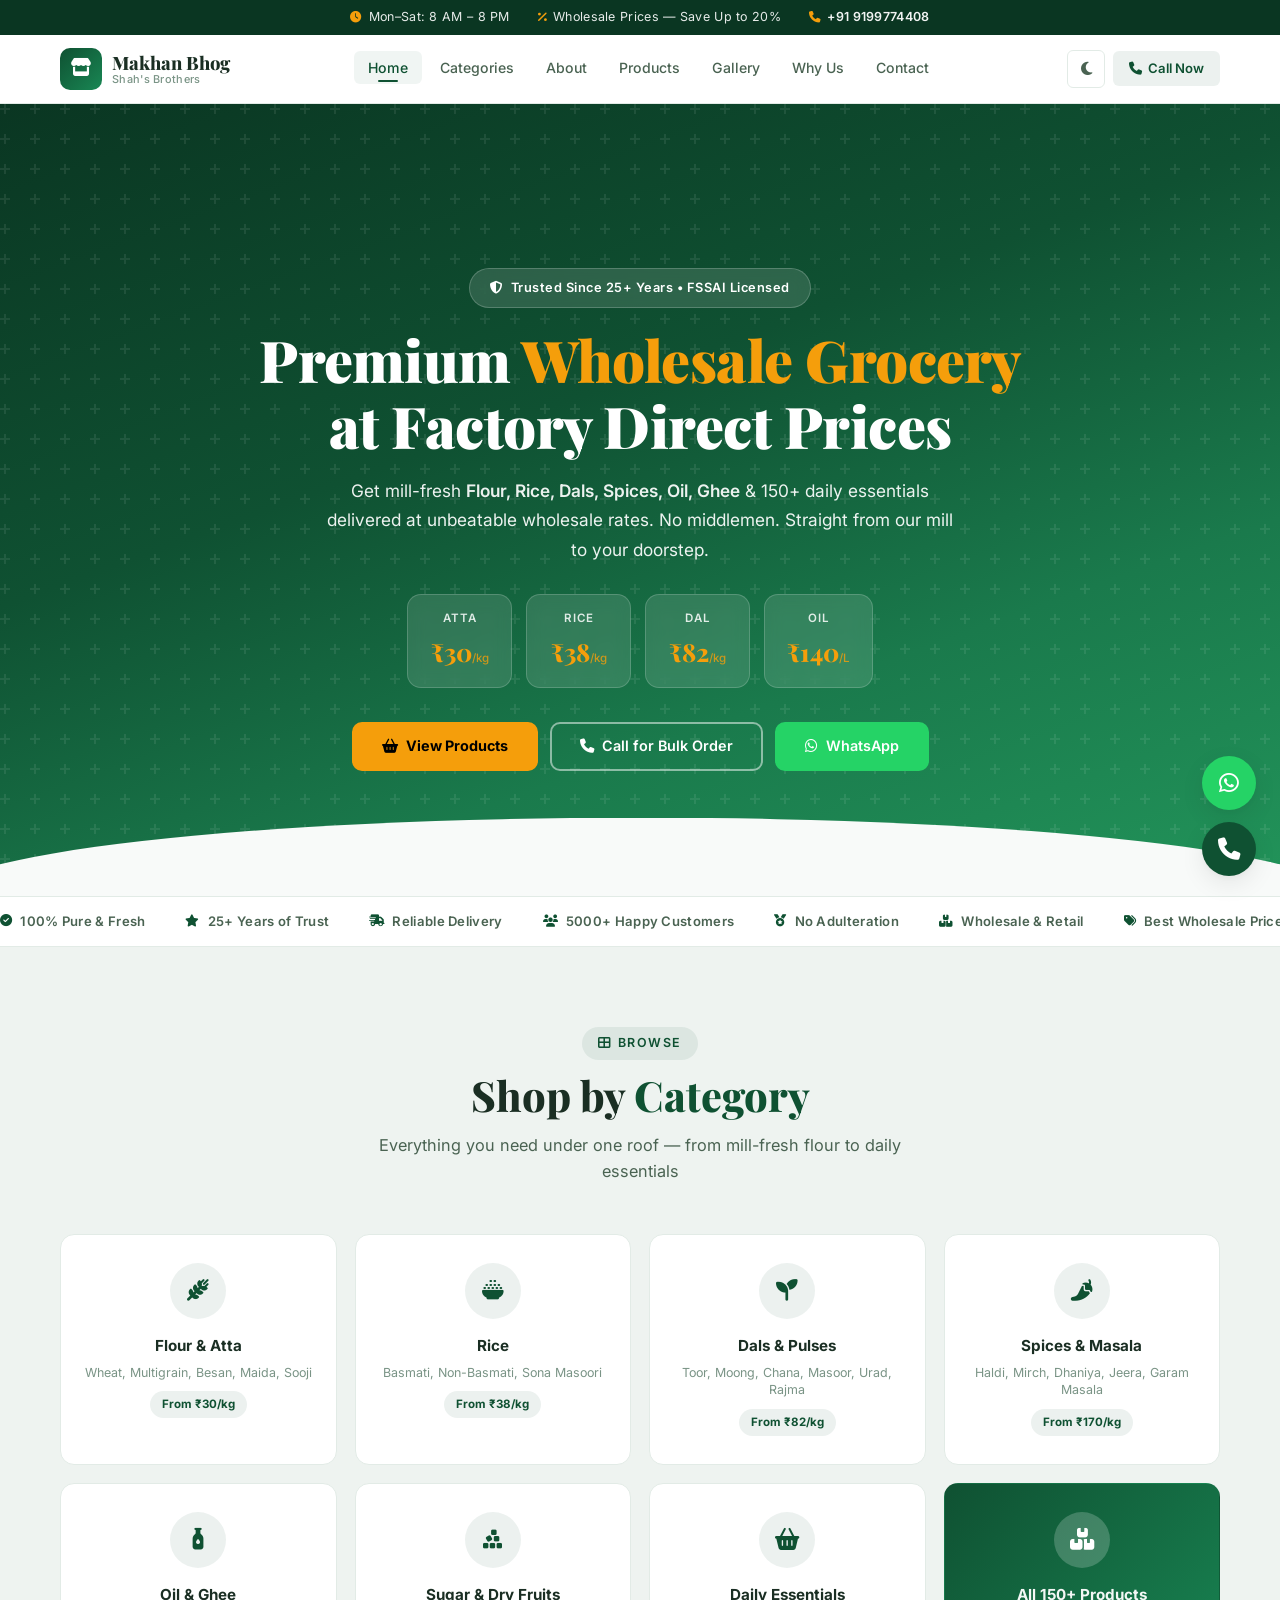
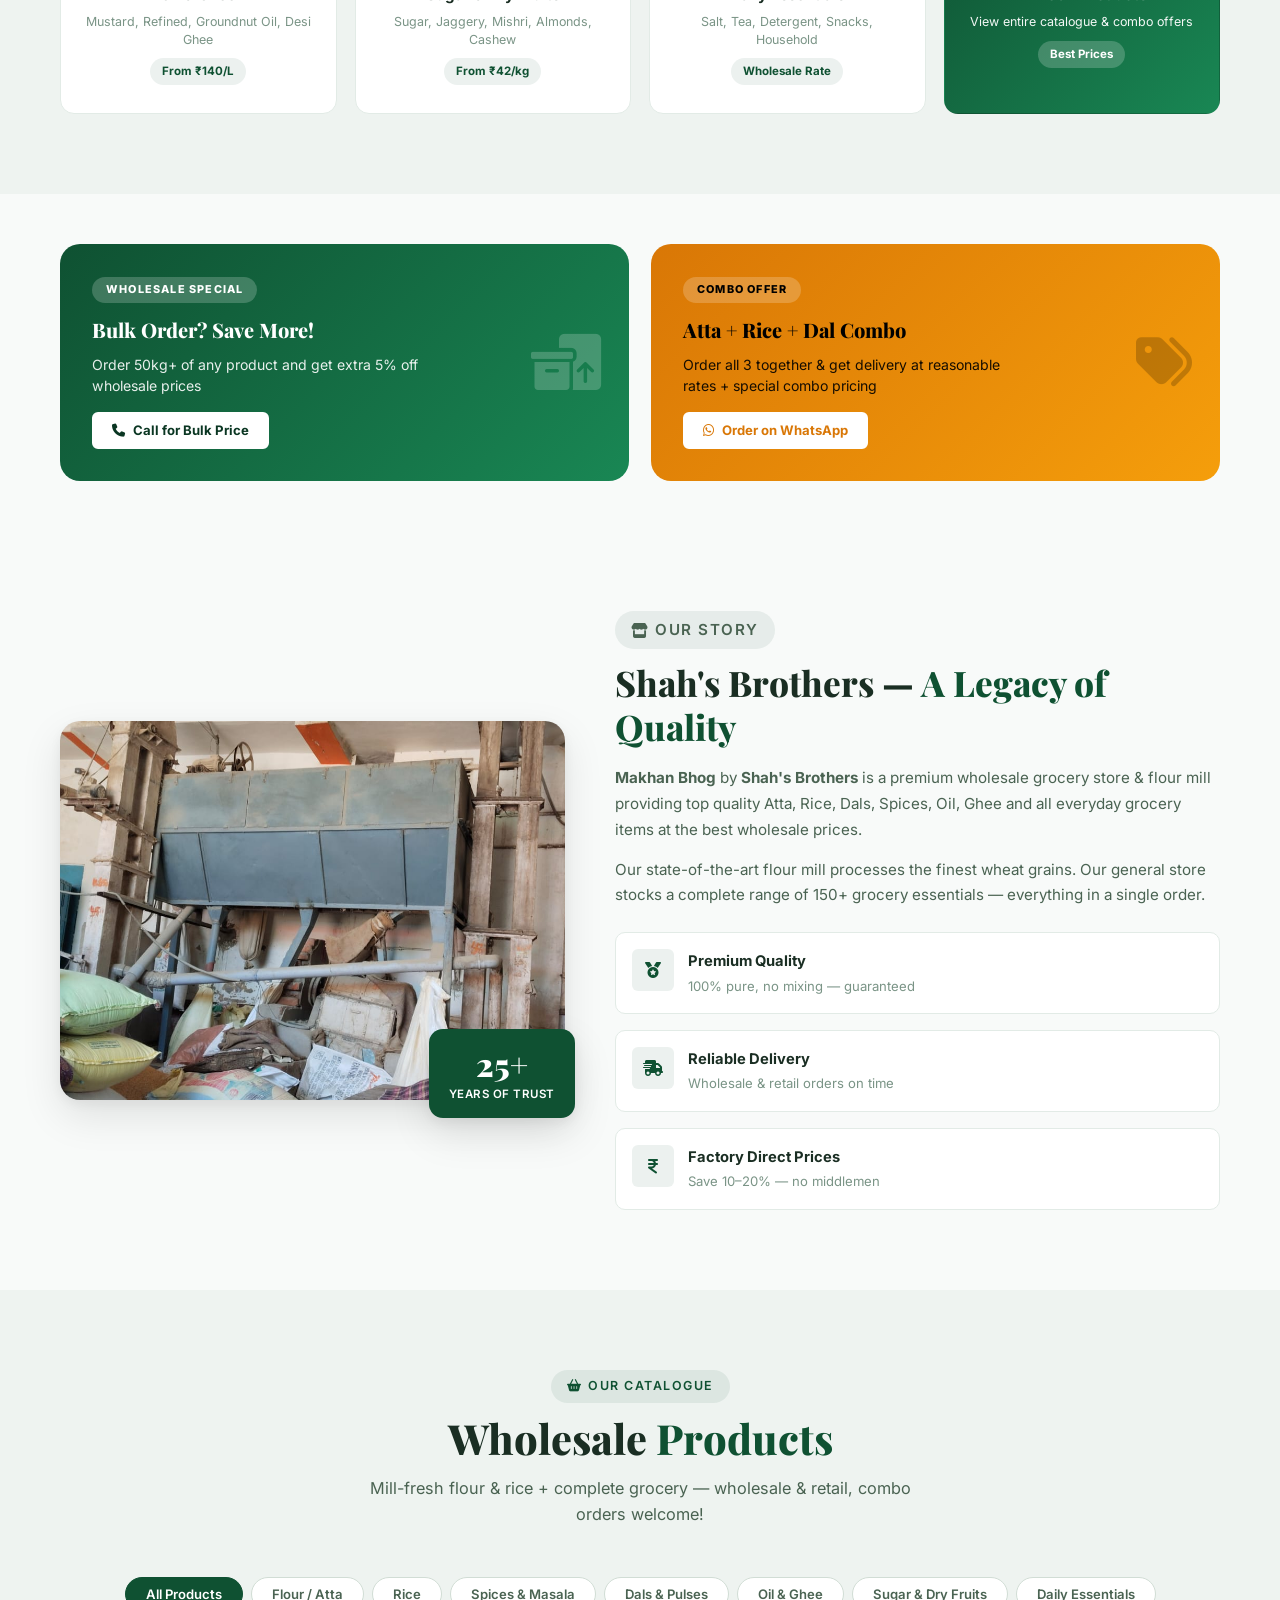
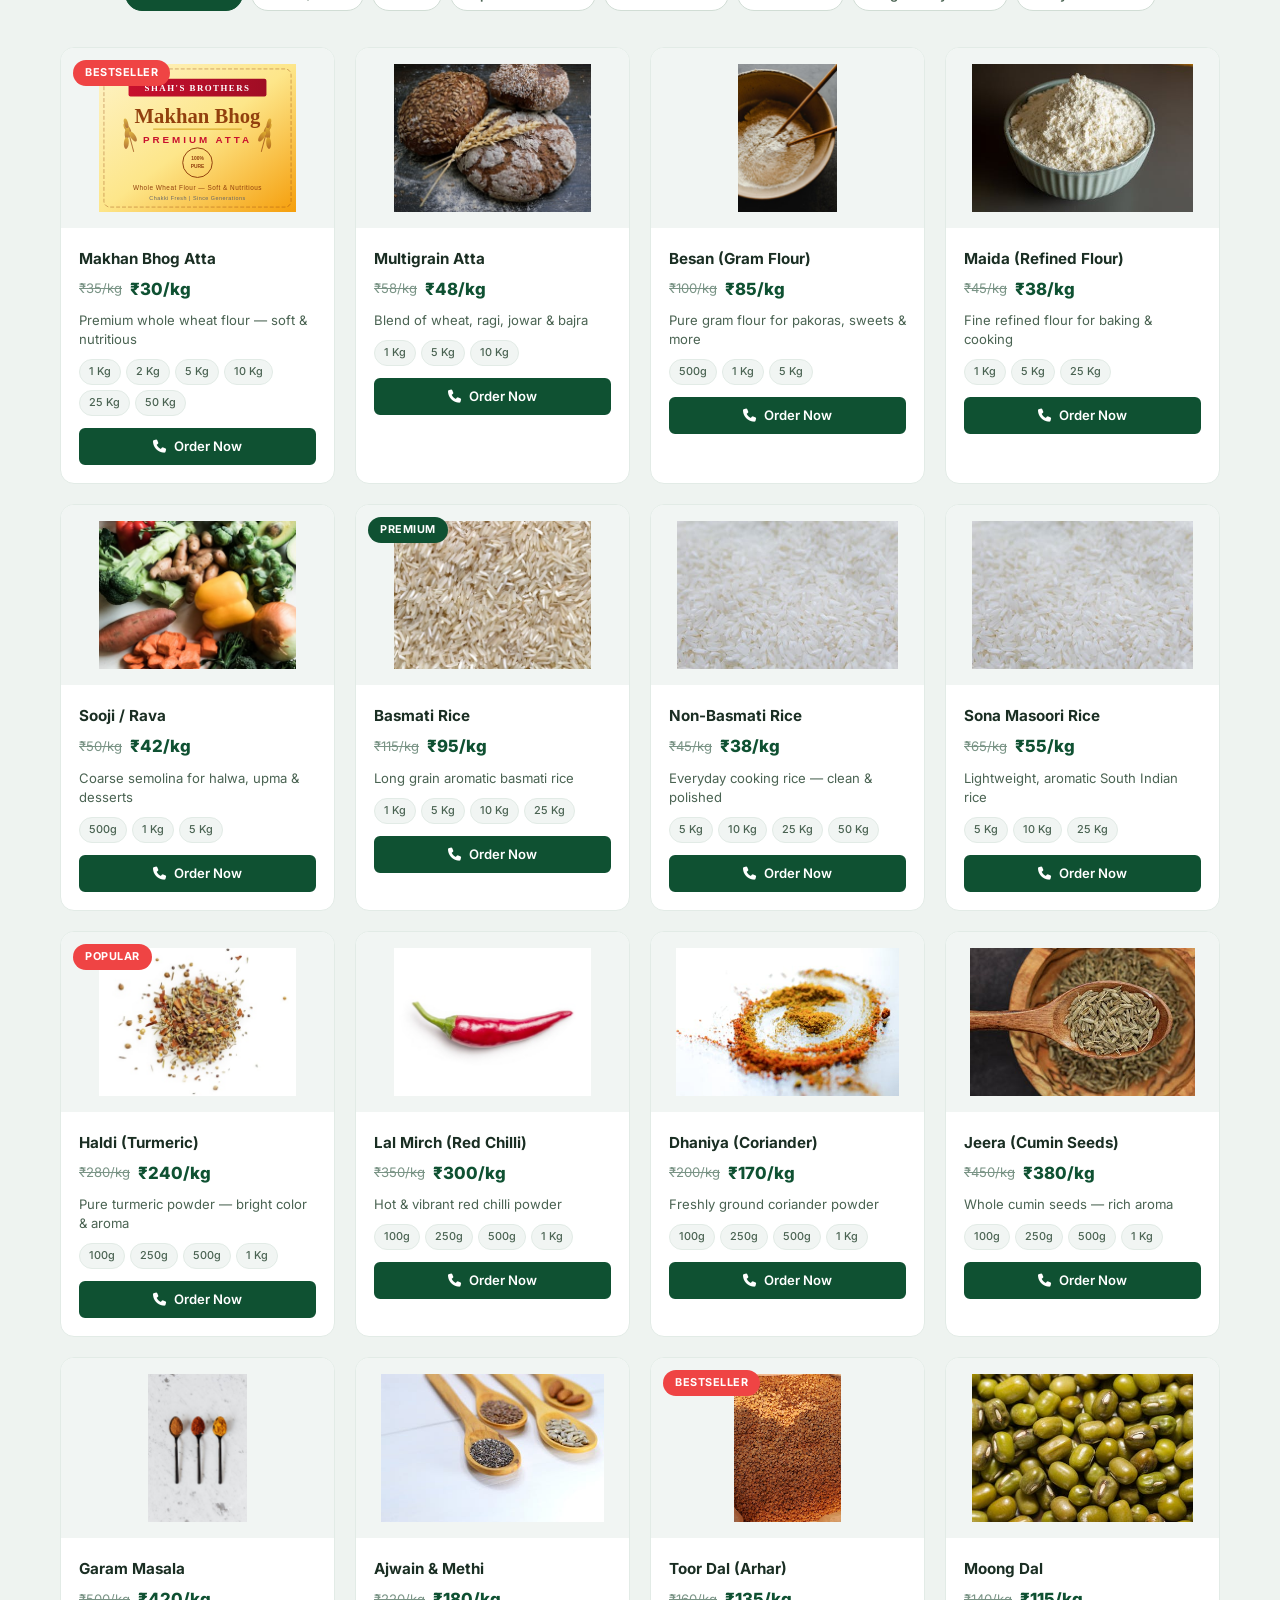
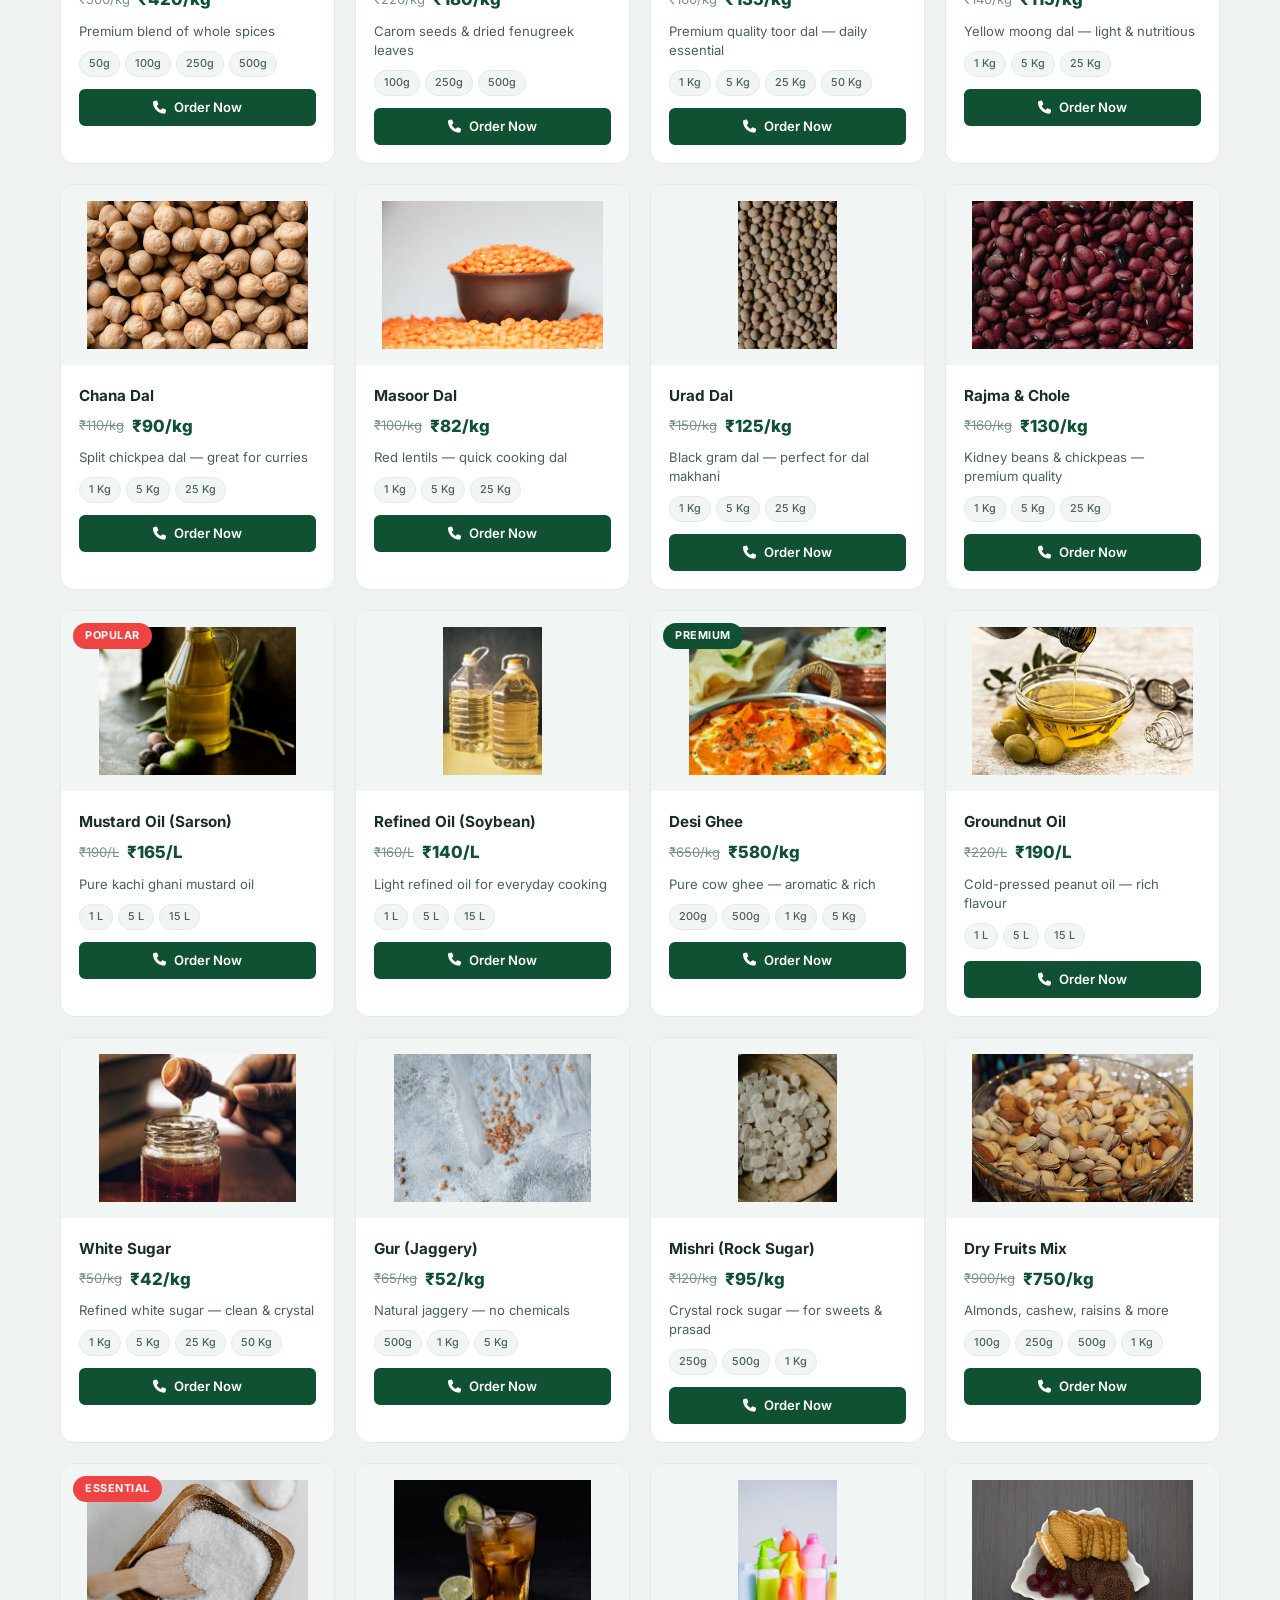
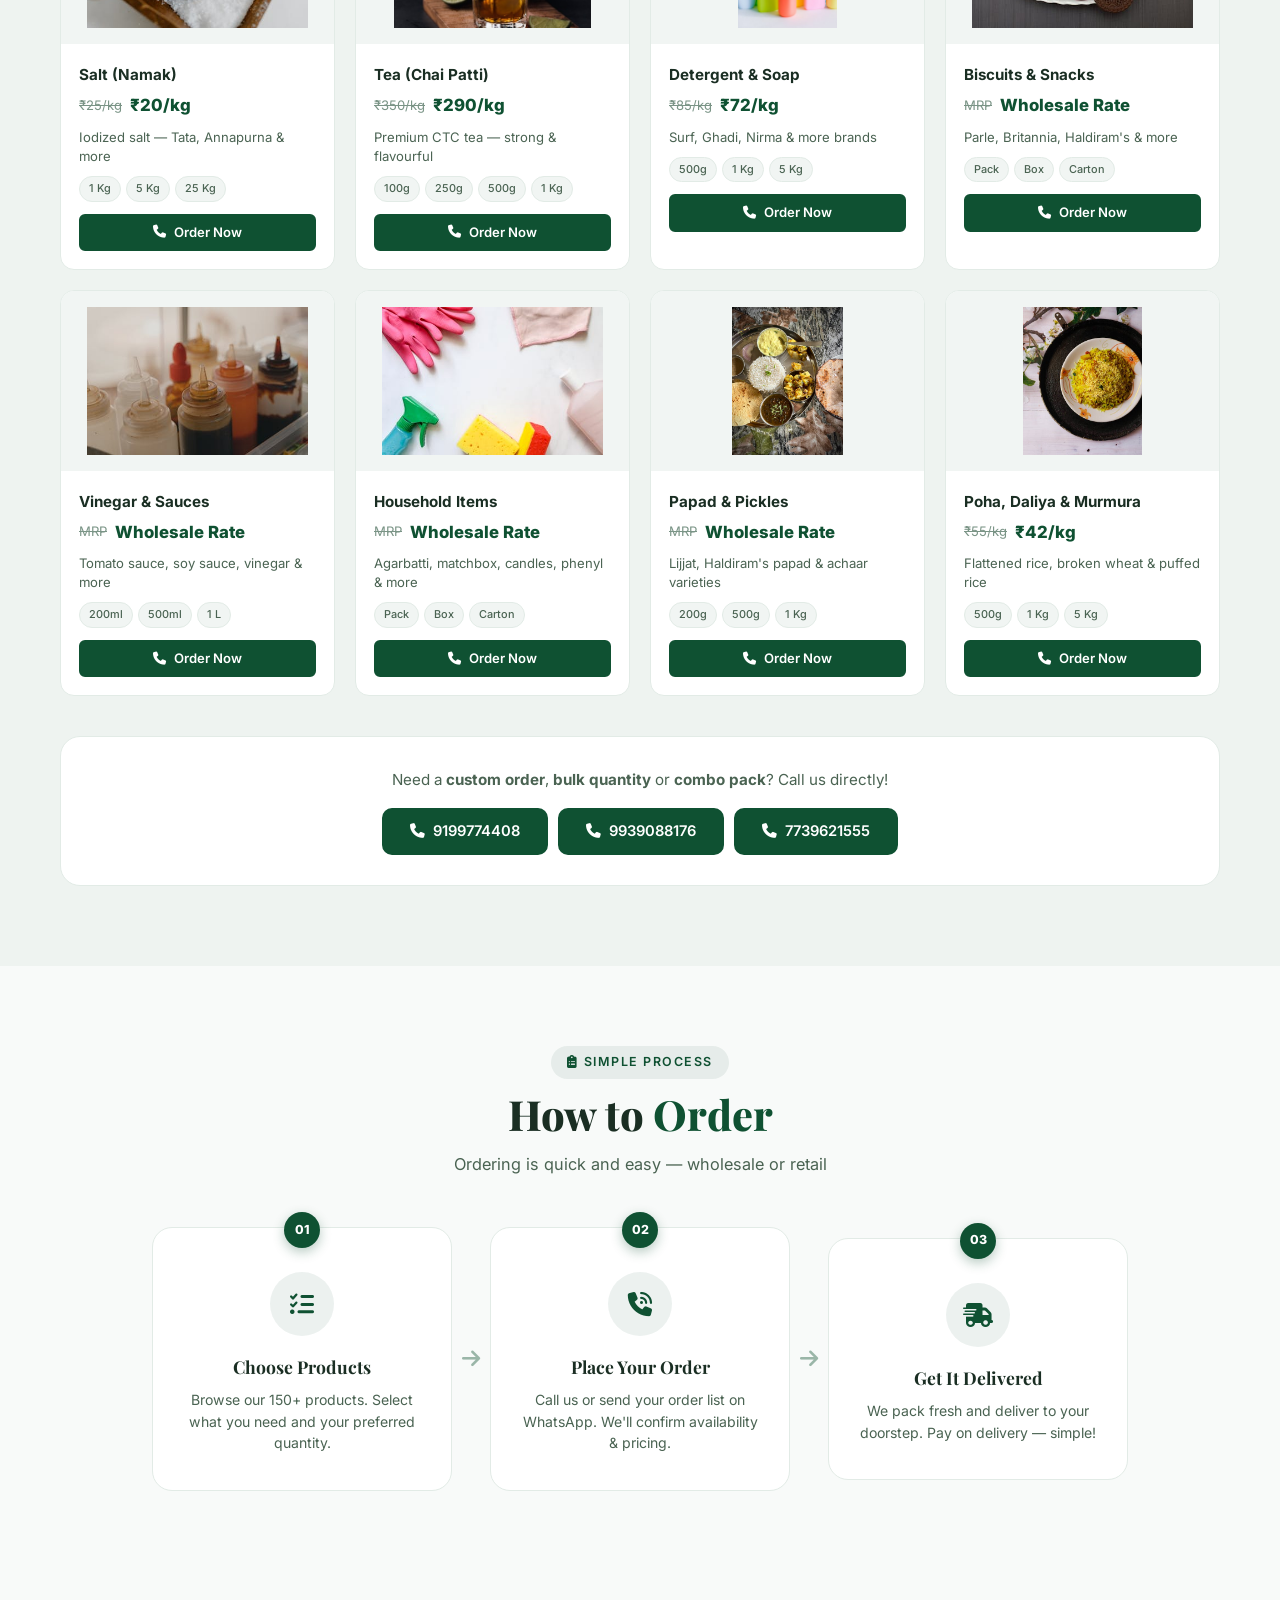
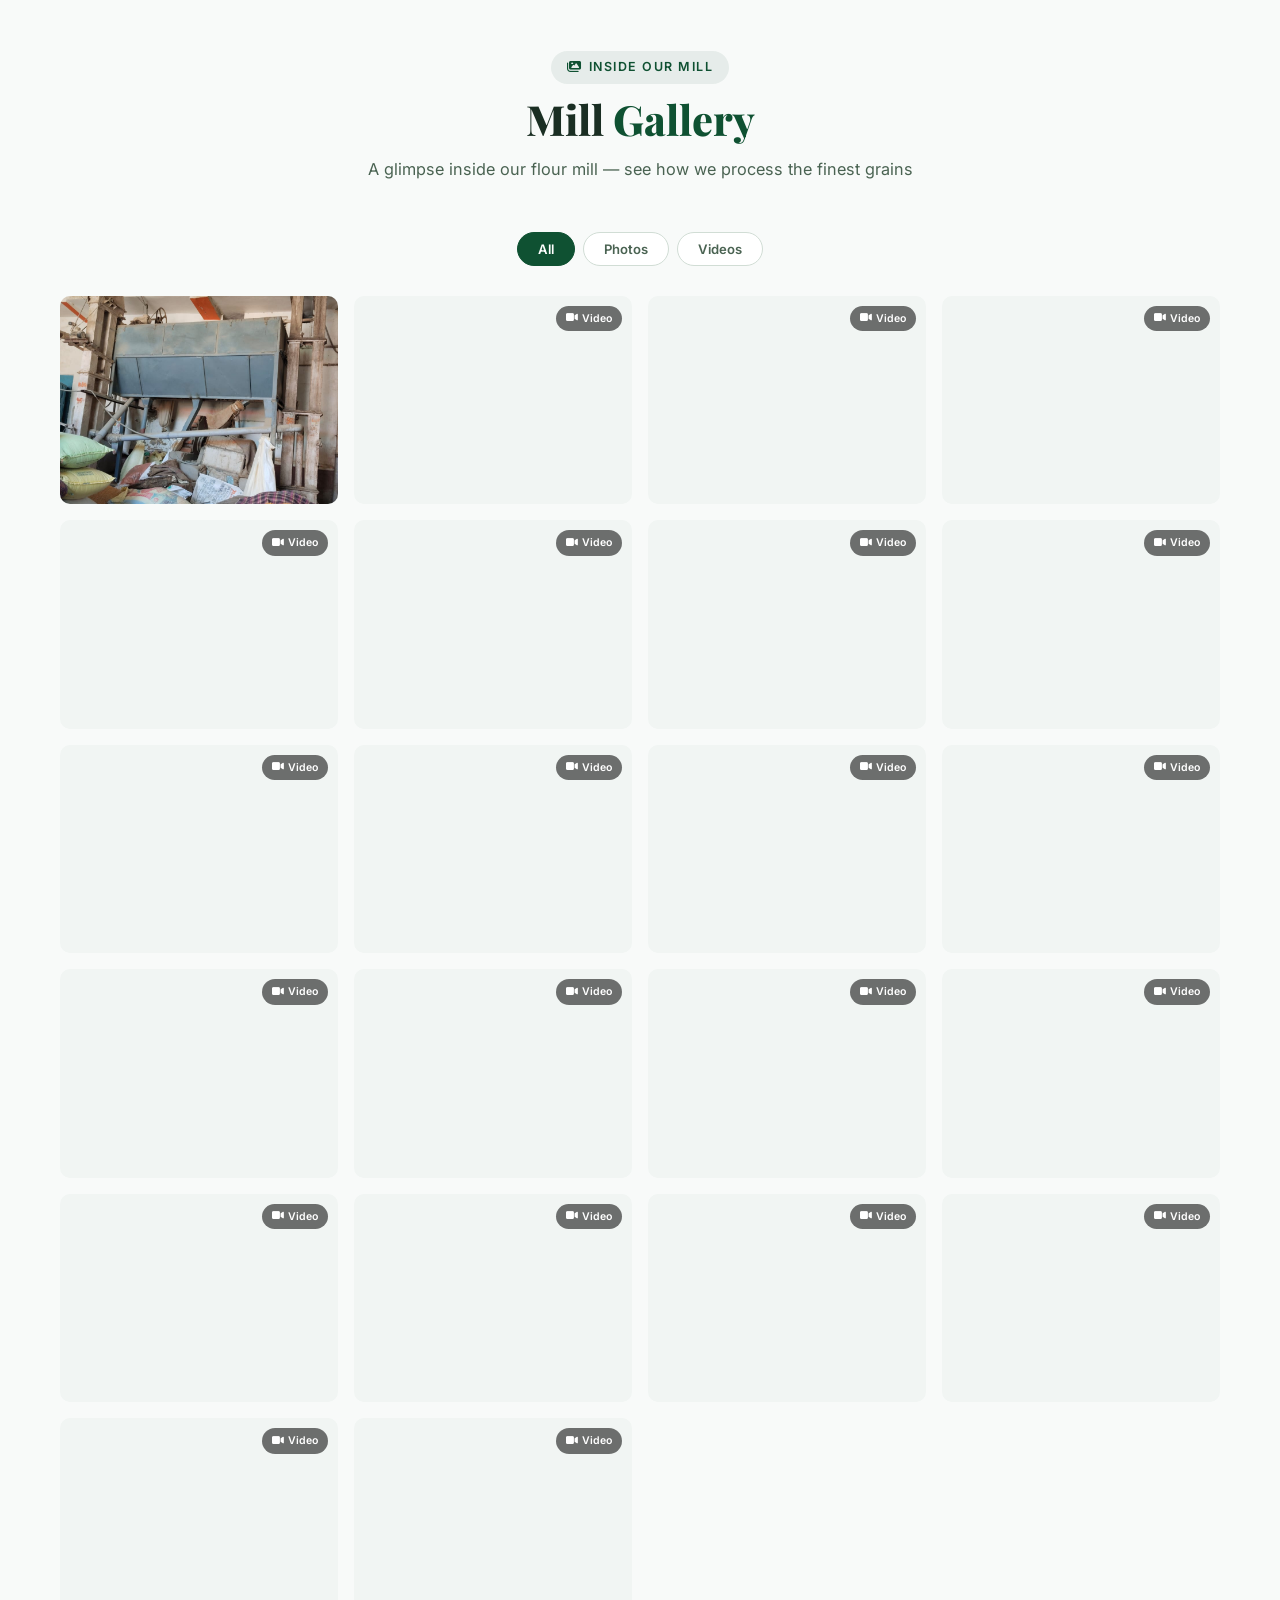
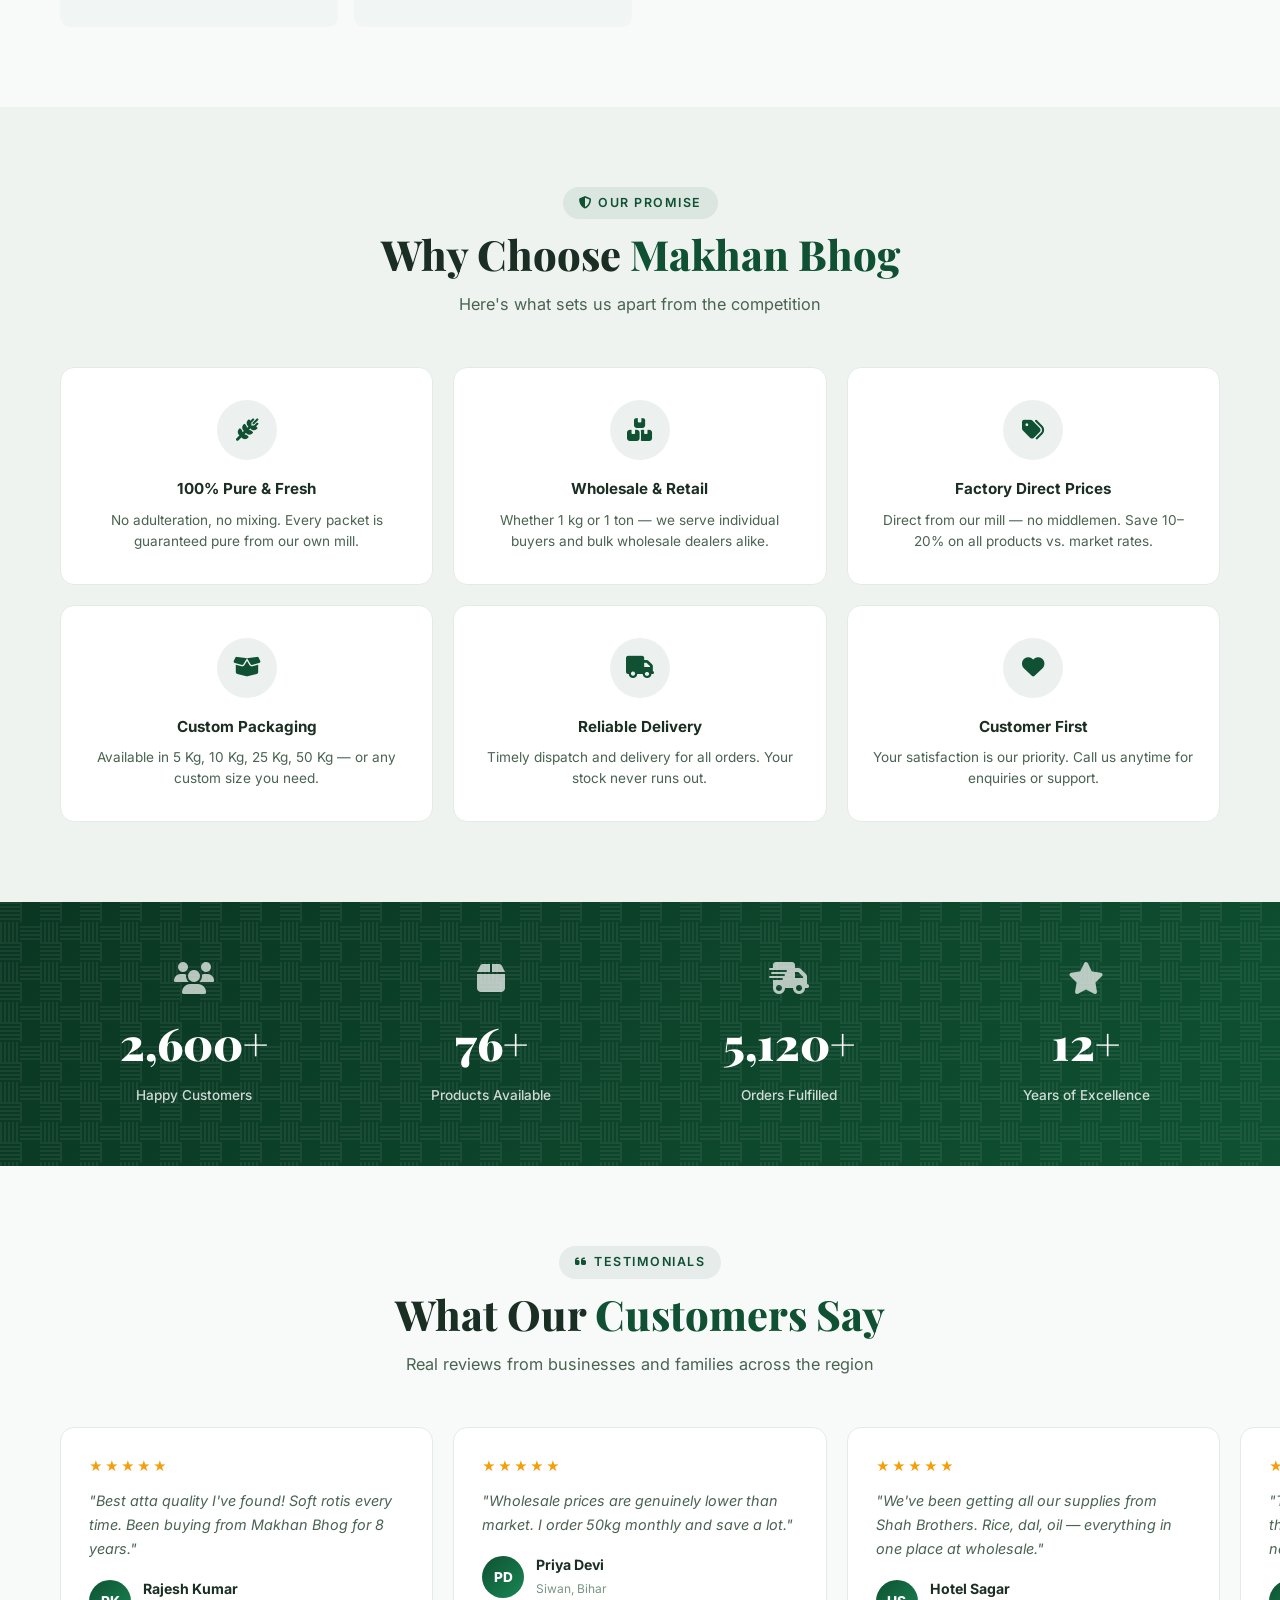
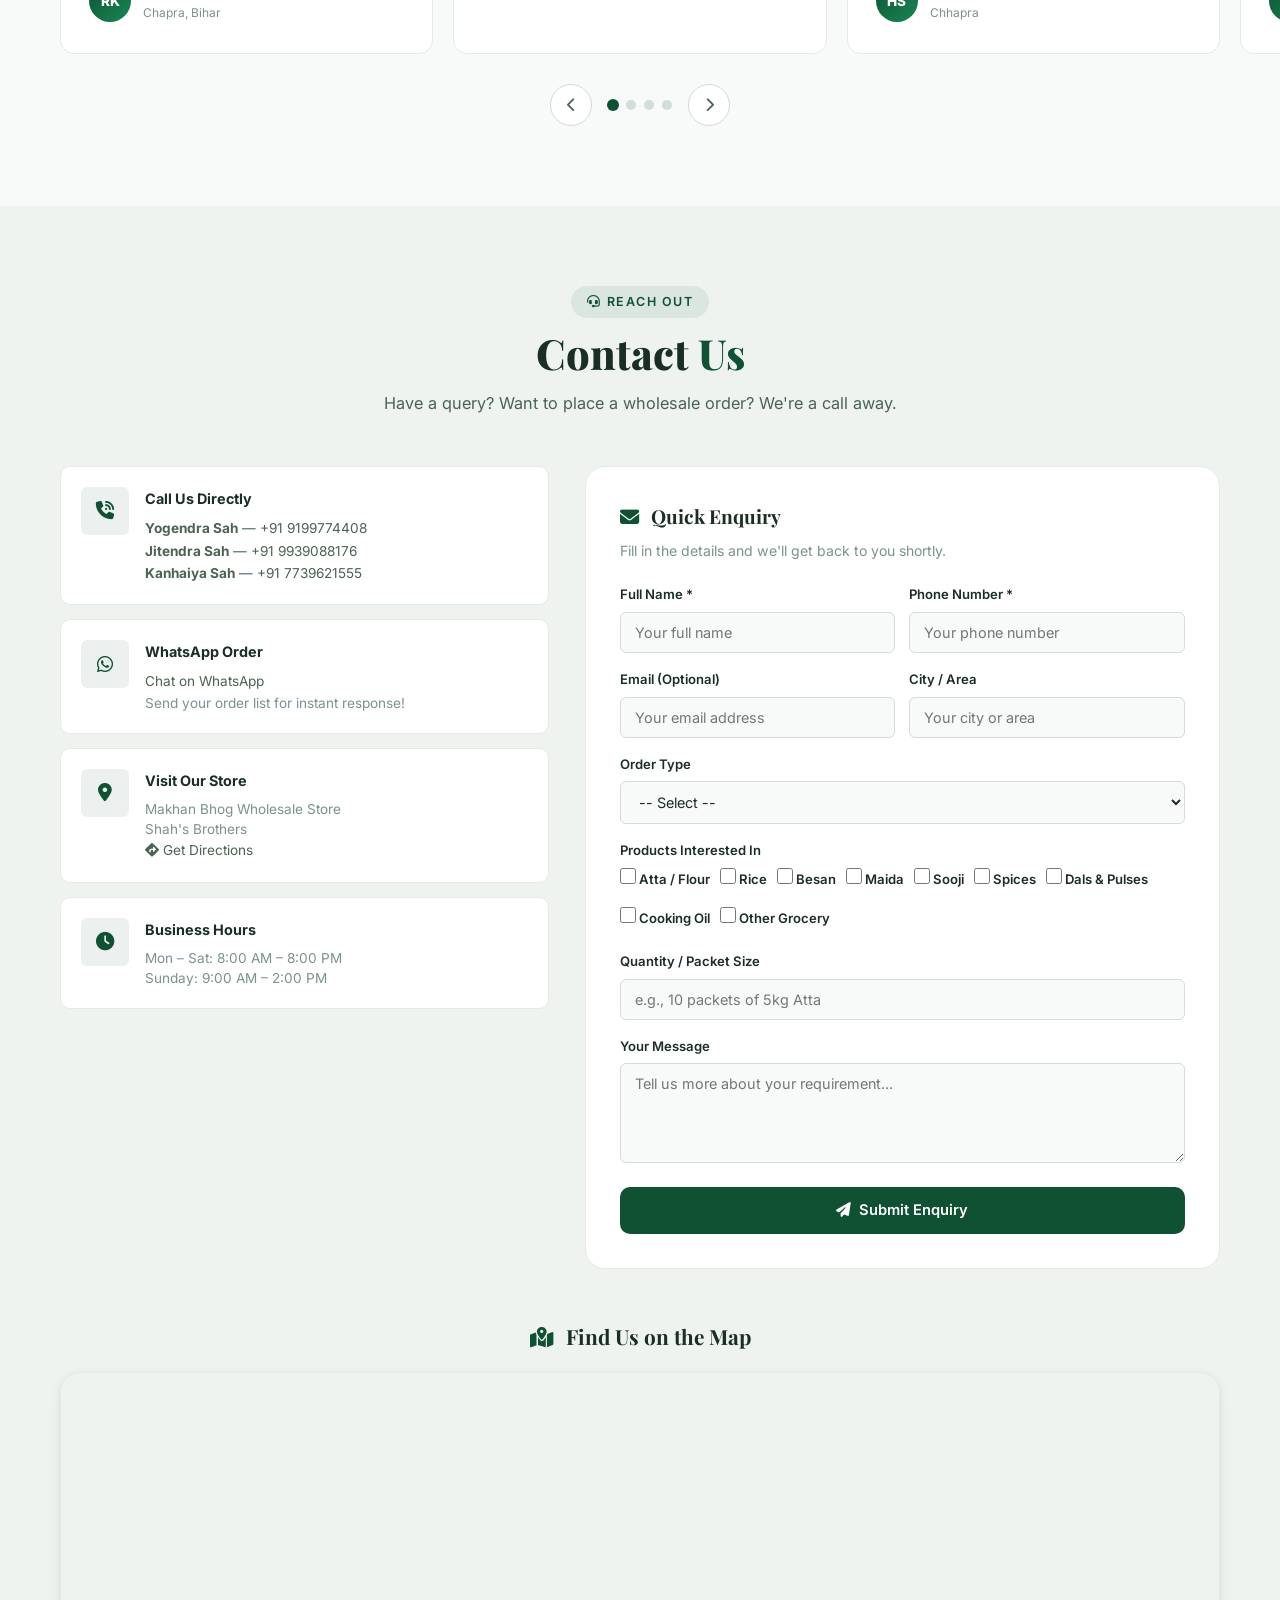
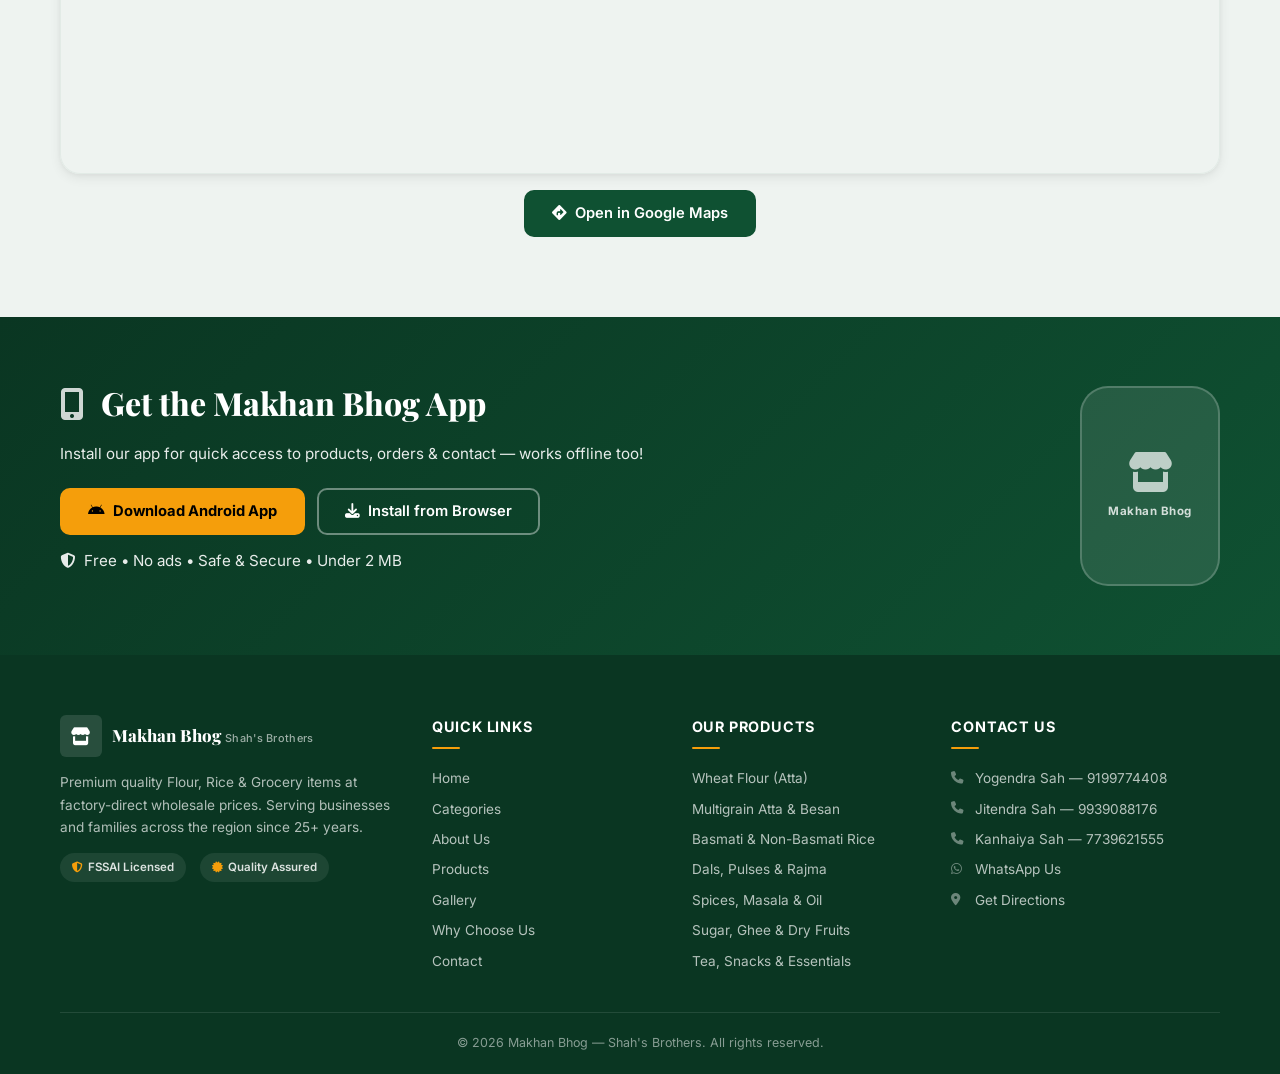
==== commit 5d2f51c9: "Normal price fonts, move How to Order below Products" ====
--- a/index.html
+++ b/index.html
@@ -64,6 +64,7 @@
         </button>
       </div>
     </div>
+    <div class="nav-overlay" id="navOverlay"></div>
   </nav>
 
   <!-- ===== HERO ===== -->
@@ -124,39 +125,6 @@
       <span><i class="fas fa-shield-halved"></i> FSSAI Licensed</span>
     </div>
   </div>
-
-  <!-- ===== HOW TO ORDER ===== -->
-  <section class="section how-to-order">
-    <div class="container">
-      <div class="section-header">
-        <p class="section-tag"><i class="fas fa-clipboard-list"></i> Simple Process</p>
-        <h2>How to <span>Order</span></h2>
-        <p class="section-desc">Ordering is quick and easy — wholesale or retail</p>
-      </div>
-      <div class="steps-grid">
-        <div class="step-card">
-          <div class="step-number">01</div>
-          <div class="step-icon"><i class="fas fa-list-check"></i></div>
-          <h3>Choose Products</h3>
-          <p>Browse our 150+ products. Select what you need and your preferred quantity.</p>
-        </div>
-        <div class="step-connector"><i class="fas fa-arrow-right"></i></div>
-        <div class="step-card">
-          <div class="step-number">02</div>
-          <div class="step-icon"><i class="fas fa-phone-volume"></i></div>
-          <h3>Place Your Order</h3>
-          <p>Call us or send your order list on WhatsApp. We'll confirm availability &amp; pricing.</p>
-        </div>
-        <div class="step-connector"><i class="fas fa-arrow-right"></i></div>
-        <div class="step-card">
-          <div class="step-number">03</div>
-          <div class="step-icon"><i class="fas fa-truck-fast"></i></div>
-          <h3>Get It Delivered</h3>
-          <p>We pack fresh and deliver to your doorstep. Pay on delivery — simple!</p>
-        </div>
-      </div>
-    </div>
-  </section>
 
   <!-- ===== SHOP BY CATEGORY ===== -->
   <section id="categories" class="section categories">
@@ -963,6 +931,39 @@
     </div>
   </section>
 
+  <!-- ===== HOW TO ORDER ===== -->
+  <section class="section how-to-order">
+    <div class="container">
+      <div class="section-header">
+        <p class="section-tag"><i class="fas fa-clipboard-list"></i> Simple Process</p>
+        <h2>How to <span>Order</span></h2>
+        <p class="section-desc">Ordering is quick and easy — wholesale or retail</p>
+      </div>
+      <div class="steps-grid">
+        <div class="step-card">
+          <div class="step-number">01</div>
+          <div class="step-icon"><i class="fas fa-list-check"></i></div>
+          <h3>Choose Products</h3>
+          <p>Browse our 150+ products. Select what you need and your preferred quantity.</p>
+        </div>
+        <div class="step-connector"><i class="fas fa-arrow-right"></i></div>
+        <div class="step-card">
+          <div class="step-number">02</div>
+          <div class="step-icon"><i class="fas fa-phone-volume"></i></div>
+          <h3>Place Your Order</h3>
+          <p>Call us or send your order list on WhatsApp. We'll confirm availability &amp; pricing.</p>
+        </div>
+        <div class="step-connector"><i class="fas fa-arrow-right"></i></div>
+        <div class="step-card">
+          <div class="step-number">03</div>
+          <div class="step-icon"><i class="fas fa-truck-fast"></i></div>
+          <h3>Get It Delivered</h3>
+          <p>We pack fresh and deliver to your doorstep. Pay on delivery — simple!</p>
+        </div>
+      </div>
+    </div>
+  </section>
+
   <!-- ===== GALLERY ===== -->
   <section id="gallery" class="section gallery">
     <div class="container">
@@ -1342,7 +1343,7 @@
     </div>
   </section>
 
-  <!-- ===== FLOATING CTA ===== -->
+  <!-- ===== FLOATING CTA (desktop only) ===== -->
   <div class="floating-btns">
     <a href="https://wa.me/919199774408" class="float-btn whatsapp" target="_blank" rel="noopener noreferrer" aria-label="WhatsApp"><i class="fab fa-whatsapp"></i></a>
     <a href="tel:+919199774408" class="float-btn call" aria-label="Call Now"><i class="fas fa-phone"></i></a>
@@ -1350,6 +1351,30 @@
 
   <!-- ===== SCROLL TO TOP ===== -->
   <button class="scroll-top" id="scrollTop" aria-label="Scroll to top"><i class="fas fa-chevron-up"></i></button>
+
+  <!-- ===== MOBILE BOTTOM NAV ===== -->
+  <nav class="mobile-bottom-nav" id="mobileBottomNav">
+    <a href="#home" class="bottom-nav-item active" data-section="home">
+      <i class="fas fa-home"></i>
+      <span>Home</span>
+    </a>
+    <a href="#products" class="bottom-nav-item" data-section="products">
+      <i class="fas fa-shopping-basket"></i>
+      <span>Products</span>
+    </a>
+    <a href="tel:+919199774408" class="bottom-nav-item bottom-nav-call">
+      <div class="bottom-nav-call-icon"><i class="fas fa-phone"></i></div>
+      <span>Call</span>
+    </a>
+    <a href="https://wa.me/919199774408" class="bottom-nav-item" target="_blank" rel="noopener noreferrer">
+      <i class="fab fa-whatsapp"></i>
+      <span>WhatsApp</span>
+    </a>
+    <a href="#contact" class="bottom-nav-item" data-section="contact">
+      <i class="fas fa-envelope"></i>
+      <span>Enquiry</span>
+    </a>
+  </nav>
 
   <!-- ===== FOOTER ===== -->
   <footer class="footer">
--- a/css/style.css
+++ b/css/style.css
@@ -1561,6 +1561,91 @@
 .stagger-5 { transition-delay: .40s; }
 .stagger-6 { transition-delay: .48s; }
 
+/* ---------- MOBILE BOTTOM NAV ---------- */
+.mobile-bottom-nav {
+  display: none;
+  position: fixed;
+  bottom: 0;
+  left: 0;
+  right: 0;
+  background: var(--surface);
+  border-top: 1px solid var(--border-light);
+  z-index: 950;
+  padding: 6px 0 calc(6px + env(safe-area-inset-bottom));
+  box-shadow: 0 -4px 20px rgba(0,0,0,.08);
+  backdrop-filter: blur(16px);
+  -webkit-backdrop-filter: blur(16px);
+  transition: transform .3s cubic-bezier(.4,0,.2,1);
+}
+[data-theme="dark"] .mobile-bottom-nav {
+  background: rgba(12,26,18,.95);
+  box-shadow: 0 -4px 20px rgba(0,0,0,.3);
+}
+.mobile-bottom-nav {
+  justify-content: space-around;
+  align-items: center;
+}
+.bottom-nav-item {
+  display: flex;
+  flex-direction: column;
+  align-items: center;
+  gap: 3px;
+  font-size: .64rem;
+  font-weight: 600;
+  color: var(--text-muted);
+  text-decoration: none;
+  padding: 6px 12px;
+  border-radius: var(--radius-sm);
+  transition: all var(--transition);
+  position: relative;
+  -webkit-tap-highlight-color: transparent;
+}
+.bottom-nav-item i { font-size: 1.15rem; transition: all var(--transition); }
+.bottom-nav-item.active { color: var(--primary); }
+.bottom-nav-item.active i { transform: scale(1.1); }
+.bottom-nav-item.active::before {
+  content: '';
+  position: absolute;
+  top: 0;
+  left: 50%;
+  transform: translateX(-50%);
+  width: 24px;
+  height: 2.5px;
+  background: var(--primary);
+  border-radius: 2px;
+}
+.bottom-nav-call-icon {
+  width: 44px;
+  height: 44px;
+  background: var(--primary);
+  border-radius: 50%;
+  display: flex;
+  align-items: center;
+  justify-content: center;
+  color: #fff;
+  font-size: 1.1rem;
+  margin-top: -18px;
+  box-shadow: 0 4px 16px rgba(var(--primary-rgb), .35);
+  transition: all var(--transition);
+}
+.bottom-nav-call .bottom-nav-call-icon:active { transform: scale(.92); }
+
+/* ---------- NAV OVERLAY ---------- */
+.nav-overlay {
+  display: none;
+  position: fixed;
+  inset: 0;
+  background: rgba(0,0,0,.45);
+  backdrop-filter: blur(3px);
+  z-index: 1040;
+  opacity: 0;
+  transition: opacity var(--transition);
+}
+.nav-overlay.show {
+  display: block;
+  opacity: 1;
+}
+
 /* ---------- RESPONSIVE ---------- */
 @media (max-width: 1024px) {
   .nav-links { display: none; }
@@ -1579,6 +1664,11 @@
     z-index: 1050;
     gap: 2px;
     overflow-y: auto;
+    animation: slideDrawer .3s ease;
+  }
+  @keyframes slideDrawer {
+    from { transform: translateX(100%); }
+    to { transform: translateX(0); }
   }
   .nav-links.open a { padding: 14px 16px; font-size: 1rem; border-radius: var(--radius-sm); }
   .nav-call-btn span,
@@ -1597,39 +1687,211 @@
   .steps-grid { flex-direction: column; gap: 20px; }
   .step-connector { transform: rotate(90deg); padding: 0; }
   .step-card { max-width: 100%; }
-}
-
-@media (max-width: 640px) {
-  .section { padding: 60px 0; }
-  .section-header { margin-bottom: 36px; }
-  .top-bar-inner { gap: 12px; font-size: .72rem; }
-  .hero { min-height: 80vh; padding: 100px 16px 70px; }
-  .hero h1 { font-size: clamp(1.8rem, 7vw, 2.8rem); }
-  .hero-price-tags { gap: 8px; }
-  .price-tag { padding: 10px 14px; min-width: 80px; }
-  .price-tag-value { font-size: 1.25rem; }
-  .hero-btns { flex-direction: column; align-items: center; }
-  .hero .btn { width: 100%; max-width: 300px; justify-content: center; }
+
+  /* Product / Gallery filter pills — horizontal scroll */
+  .product-categories,
+  .gallery-filters {
+    justify-content: flex-start;
+    flex-wrap: nowrap;
+    overflow-x: auto;
+    -webkit-overflow-scrolling: touch;
+    scrollbar-width: none;
+    padding-bottom: 4px;
+    margin-left: -20px;
+    margin-right: -20px;
+    padding-left: 20px;
+    padding-right: 20px;
+  }
+  .product-categories::-webkit-scrollbar,
+  .gallery-filters::-webkit-scrollbar { display: none; }
+  .cat-btn, .gal-btn { flex-shrink: 0; }
+}
+
+@media (max-width: 768px) {
+  /* Show mobile bottom nav */
+  .mobile-bottom-nav { display: flex; }
+
+  /* Hide floating btns on mobile — bottom nav replaces them */
+  .floating-btns { display: none; }
+
+  /* Add bottom padding so content isn't hidden behind bottom nav */
+  .footer { padding-bottom: 72px; }
+  .scroll-top { bottom: 80px; }
+
+  /* Top bar — compact */
+  .top-bar { padding: 5px 0; }
+  .top-bar-inner { gap: 8px; font-size: .68rem; }
+  .top-bar-inner span:nth-child(2) { display: none; }  /* hide promo on mobile */
+
+  /* Navbar — smaller */
+  :root { --nav-h: 58px; }
+  .logo-icon { width: 36px; height: 36px; font-size: 1rem; }
+  .brand-name { font-size: 1.05rem; }
+  .brand-sub { font-size: .62rem; }
+  .theme-toggle { width: 34px; height: 34px; font-size: .85rem; }
+  .nav-call-btn { padding: 6px 8px; font-size: .78rem; }
+  .hamburger span { width: 22px; height: 2px; }
+
+  /* Hero — mobile optimised */
+  .hero { min-height: 75vh; padding: 90px 16px 60px; }
+  .hero h1 { font-size: clamp(1.7rem, 7vw, 2.6rem); margin-bottom: 14px; }
+  .hero-badge { font-size: .72rem; padding: 6px 14px; }
+  .hero-desc { font-size: .92rem; margin-bottom: 22px; max-width: 100%; }
+  .hero-price-tags { gap: 8px; margin-bottom: 24px; }
+  .price-tag { padding: 10px 14px; min-width: 75px; border-radius: var(--radius); }
+  .price-tag-label { font-size: .65rem; }
+  .price-tag-value { font-size: 1.2rem; }
+  .price-tag-value small { font-size: .65rem; }
+  .hero-btns { flex-direction: column; align-items: stretch; gap: 10px; }
+  .hero .btn { width: 100%; justify-content: center; padding: 14px 20px; font-size: .88rem; }
+
+  /* Section defaults */
+  .section { padding: 56px 0; }
+  .section-header { margin-bottom: 30px; }
+  .section-header h2 { font-size: clamp(1.35rem, 5vw, 1.8rem); }
+  .section-desc { font-size: .85rem; }
+  .section-tag { font-size: .72rem; }
+
+  /* How to Order steps */
+  .step-card { padding: 28px 22px; }
+  .step-icon { width: 52px; height: 52px; font-size: 1.2rem; }
+  .step-card h3 { font-size: 1rem; }
+  .step-card p { font-size: .82rem; }
+  .step-connector { font-size: 1rem; }
+
+  /* Categories */
   .categories-grid { grid-template-columns: repeat(2, 1fr); gap: 12px; }
   .category-card { padding: 20px 14px; }
+  .cat-icon { width: 46px; height: 46px; font-size: 1.15rem; margin-bottom: 10px; }
+  .category-card h3 { font-size: .88rem; margin-bottom: 4px; }
+  .category-card p { font-size: .72rem; margin-bottom: 8px; }
+  .cat-tag { font-size: .66rem; padding: 3px 10px; }
+
+  /* Deals */
+  .deals-banner { padding: 36px 0; }
+  .deal-card { padding: 24px; flex-direction: column; text-align: center; }
+  .deal-content { max-width: 100%; }
+  .deal-icon { position: static; transform: none; font-size: 2.5rem; opacity: .15; margin-top: 8px; }
+  .deal-card h3 { font-size: 1.1rem; }
+  .deal-card p { font-size: .82rem; }
+
+  /* About */
+  .about-img-badge { bottom: -14px; right: 10px; padding: 12px 16px; }
+  .years-count { font-size: 1.6rem; }
+  .about-text h2 { font-size: clamp(1.3rem, 5vw, 1.8rem); }
+  .about-text > p { font-size: .88rem; }
+  .highlight { padding: 14px; gap: 12px; }
+  .highlight > i { width: 38px; height: 38px; font-size: .9rem; }
+  .highlight strong { font-size: .85rem; }
+  .highlight p { font-size: .78rem; }
+
+  /* Products */
   .products-grid { grid-template-columns: 1fr 1fr; gap: 12px; }
-  .product-img { height: 140px; }
-  .product-info { padding: 14px; }
-  .gallery-grid { grid-template-columns: repeat(2, 1fr); gap: 10px; }
-  .features-grid { grid-template-columns: 1fr; }
+  .product-card:hover { transform: none; } /* disable hover lift on touch */
+  .product-img { height: 130px; padding: 12px; }
+  .product-info { padding: 12px; }
+  .product-info h3 { font-size: .85rem; margin-bottom: 4px; }
+  .price-ours { font-size: 1rem; }
+  .price-market { font-size: .72rem; }
+  .product-info > p { font-size: .75rem; line-height: 1.4; margin-bottom: 8px; }
+  .product-sizes { gap: 4px; margin-bottom: 10px; }
+  .size-tag { font-size: .62rem; padding: 2px 7px; }
+  .product-badge { font-size: .6rem; padding: 3px 9px; top: 8px; left: 8px; }
+  .product-card .btn-sm { font-size: .78rem; padding: 8px 14px; }
+  .products-cta { padding: 22px 18px; margin-top: 28px; }
+  .products-cta p { font-size: .88rem; }
+  .cta-numbers { gap: 8px; }
+  .cta-numbers .btn-sm { font-size: .76rem; padding: 7px 14px; }
+
+  /* Gallery */
+  .gallery-grid { grid-template-columns: repeat(2, 1fr); gap: 8px; }
+  .gallery-overlay { padding: 10px; }
+  .gallery-overlay i { font-size: 1.1rem; }
+  .gallery-overlay p { font-size: .7rem; }
+
+  /* Lightbox — mobile-friendly */
+  .lb-close { top: 12px; right: 12px; width: 40px; height: 40px; }
+  .lb-prev { left: 8px; width: 40px; height: 40px; font-size: 1rem; }
+  .lb-next { right: 8px; width: 40px; height: 40px; font-size: 1rem; }
+  .lb-counter { bottom: 14px; font-size: .75rem; }
+
+  /* Features / Why Us */
+  .features-grid { grid-template-columns: 1fr; gap: 14px; }
+  .feature-card { padding: 24px 20px; text-align: left; display: flex; gap: 16px; align-items: flex-start; }
+  .feature-card:hover { transform: none; }
+  .feature-icon { margin: 0; flex-shrink: 0; width: 50px; height: 50px; font-size: 1.15rem; }
+  .feature-card h3 { font-size: .9rem; }
+  .feature-card p { font-size: .82rem; }
+  .feature-card::after { display: none; }
+
+  /* Stats */
+  .stats-banner { padding: 44px 0; }
   .stats-grid { grid-template-columns: repeat(2, 1fr); gap: 20px; }
+  .stat-item > i { font-size: 1.5rem; margin-bottom: 8px; }
+  .stat-item h3 { font-size: clamp(1.5rem, 6vw, 2.2rem); }
+  .stat-item p { font-size: .78rem; }
+
+  /* Testimonials */
+  .testimonial-card { padding: 22px 18px; }
+  .testimonial-card .review { font-size: .85rem; margin-bottom: 14px; }
+  .reviewer-avatar { width: 36px; height: 36px; font-size: .78rem; }
+  .reviewer-info strong { font-size: .82rem; }
+  .reviewer-info span { font-size: .68rem; }
+  .slider-controls { margin-top: 22px; }
+  .slider-btn { width: 38px; height: 38px; }
+  .slider-dots .dot { width: 8px; height: 8px; }
+
+  /* Contact */
+  .contact-form-wrap { padding: 24px 18px; }
+  .contact-form-wrap h3 { font-size: 1.1rem; }
   .form-row { grid-template-columns: 1fr; }
+  .form-group input,
+  .form-group select,
+  .form-group textarea { padding: 13px 14px; font-size: .92rem; } /* bigger touch targets */
+  .checkbox-label { font-size: .82rem; padding: 4px 0; }
+  .checkbox-label input[type="checkbox"] { width: 20px; height: 20px; }
+  .info-card { padding: 16px; gap: 12px; }
+  .info-icon { width: 42px; height: 42px; font-size: 1rem; }
+  .info-card h4 { font-size: .85rem; }
+  .info-card a { font-size: .82rem; }
+  .map-title { font-size: 1.1rem; }
+
+  /* App banner */
+  .app-banner { padding: 44px 0; }
+  .app-banner-text h2 { font-size: clamp(1.3rem, 5vw, 1.7rem); }
+  .app-banner-text > p { font-size: .88rem; }
+  .app-banner-btns { gap: 10px; }
+  .app-banner-btns .btn { font-size: .82rem; padding: 11px 18px; width: 100%; justify-content: center; }
+
+  /* Footer */
   .footer-grid { grid-template-columns: 1fr; gap: 28px; }
-  .floating-btns { bottom: 16px; right: 16px; }
-  .float-btn { width: 48px; height: 48px; font-size: 1.2rem; }
-  .scroll-top { bottom: 16px; left: 16px; width: 42px; height: 42px; }
+  .footer-col > p { font-size: .82rem; }
+  .footer-col h4 { font-size: .85rem; margin-bottom: 14px; }
+  .footer-col li a { font-size: .82rem; padding: 4px 0; } /* better tap targets */
+  .footer-bottom p { font-size: .72rem; }
+
+  /* Trust marquee */
+  .marquee-track { gap: 28px; }
+  .marquee-track span { font-size: .75rem; }
+
+  /* Install guide modal */
+  .install-guide { padding: 28px 22px; }
+  .install-guide h3 { font-size: 1.15rem; }
 }
 
 @media (max-width: 400px) {
   .container { padding: 0 14px; }
+  .hero { min-height: 70vh; padding: 80px 14px 50px; }
+  .hero h1 { font-size: clamp(1.5rem, 8vw, 2.2rem); }
+  .hero-desc { font-size: .85rem; }
   .hero-price-tags { gap: 6px; }
-  .price-tag { padding: 8px 10px; min-width: 70px; }
+  .price-tag { padding: 8px 10px; min-width: 68px; }
+  .price-tag-value { font-size: 1.05rem; }
   .products-grid { grid-template-columns: 1fr; }
   .category-card { padding: 18px 12px; }
   .categories-grid { gap: 10px; }
-}
+  .gallery-grid { grid-template-columns: 1fr 1fr; gap: 6px; }
+  .deal-card { padding: 20px 16px; }
+  .section { padding: 44px 0; }
+  .stat-item h3 { font-size: clamp(1.3rem, 8vw, 1.8rem); }
+}
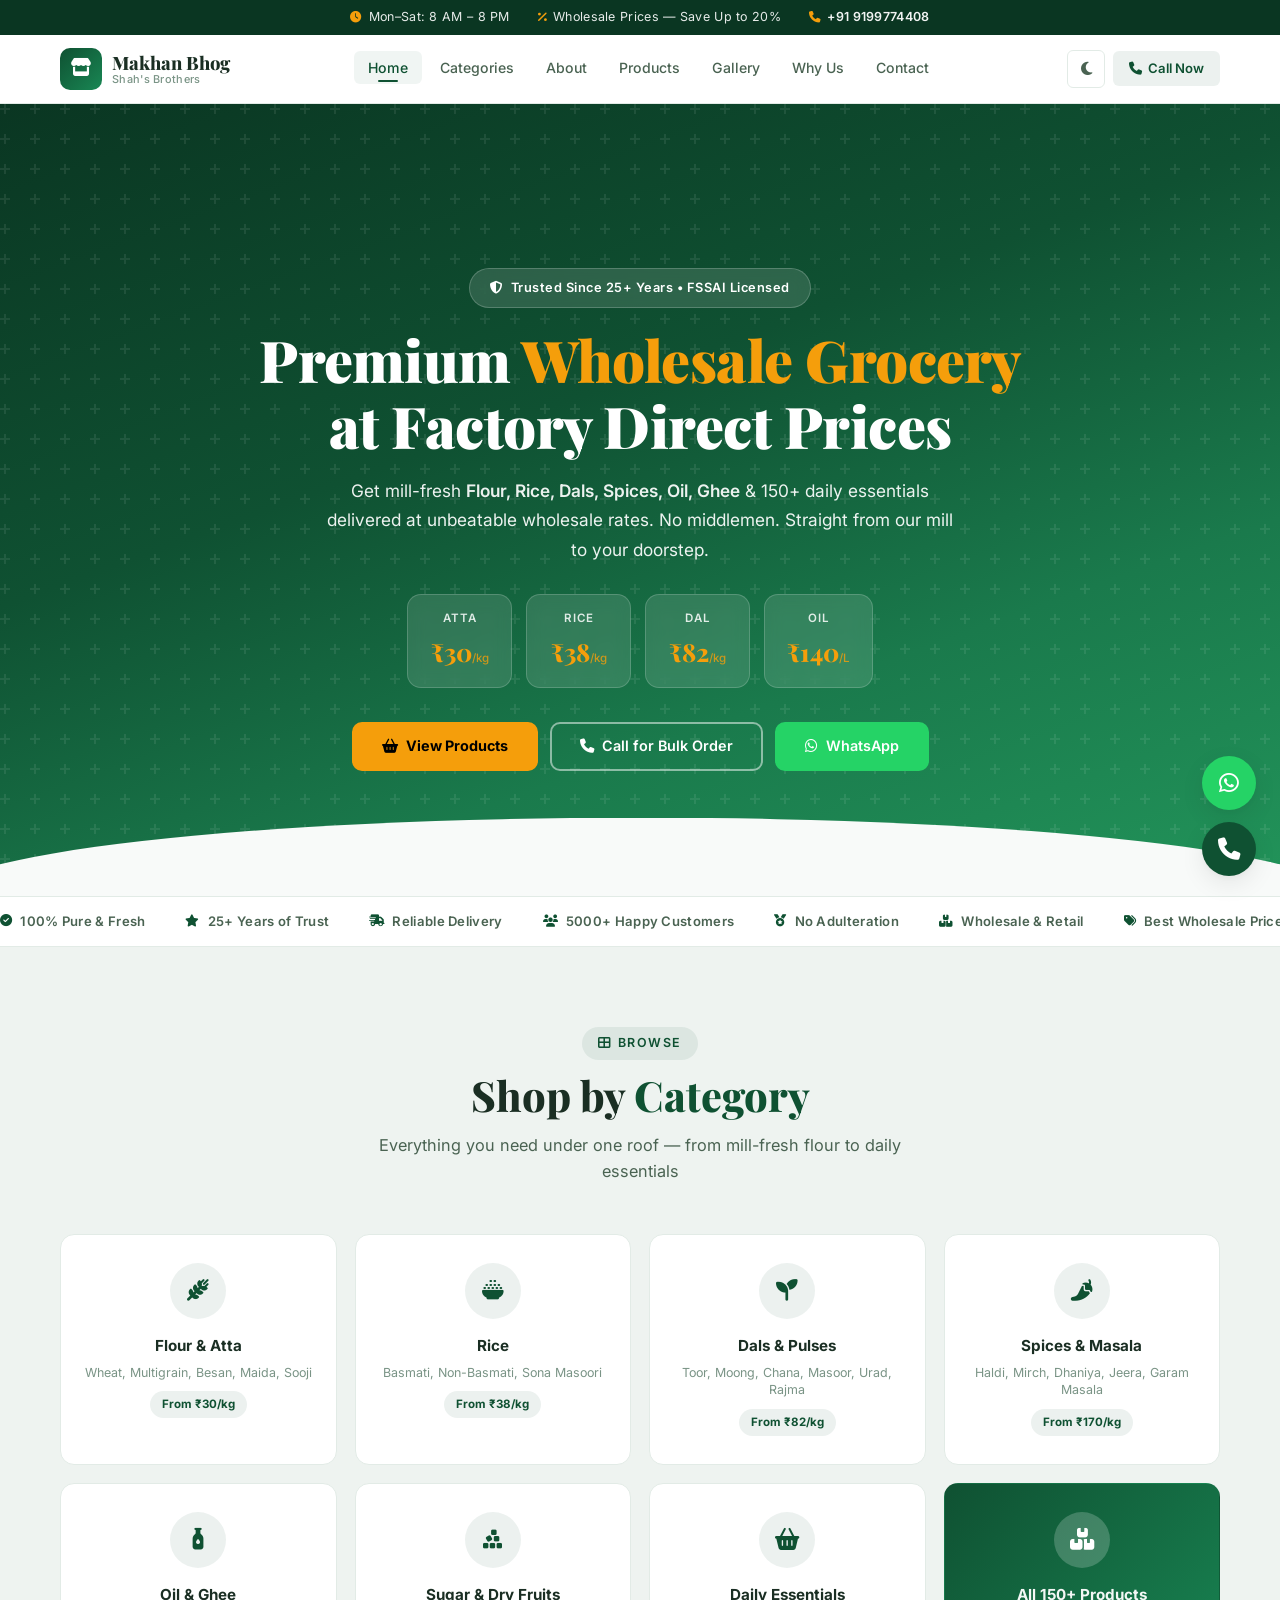
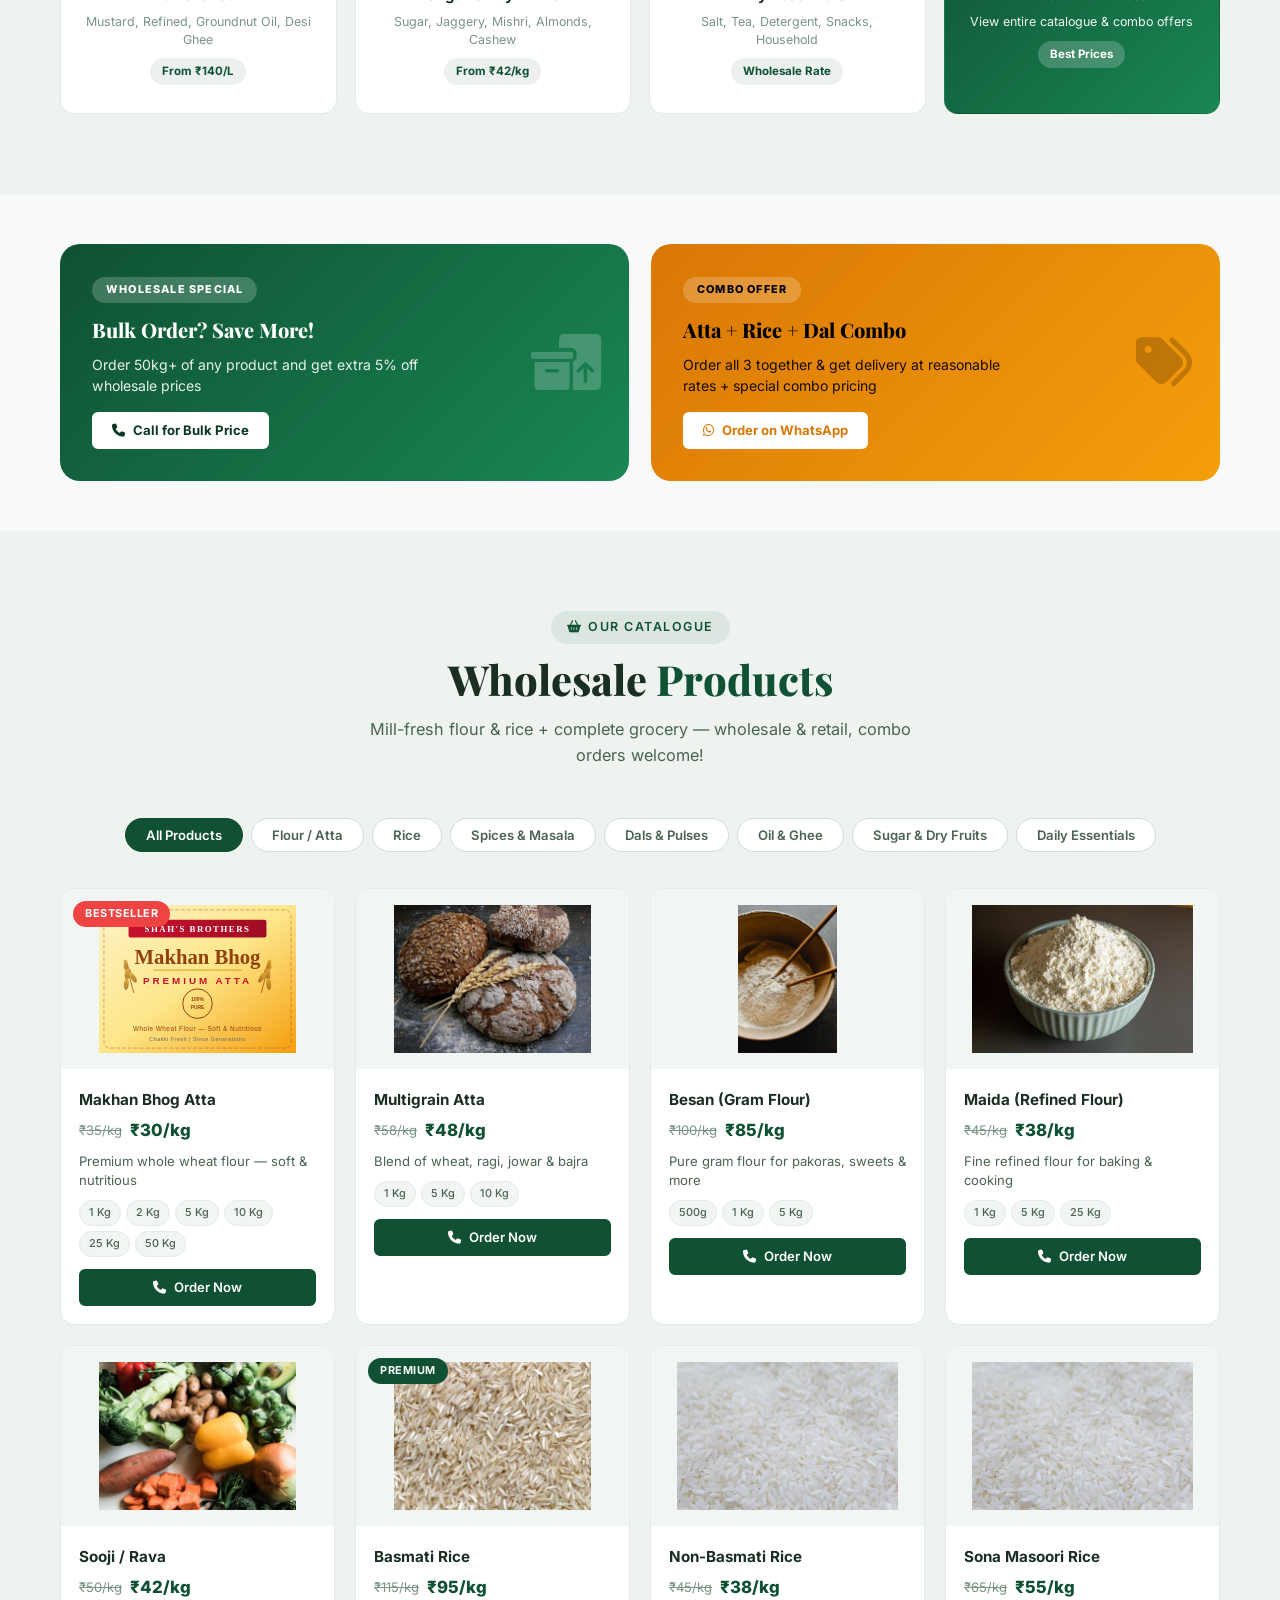
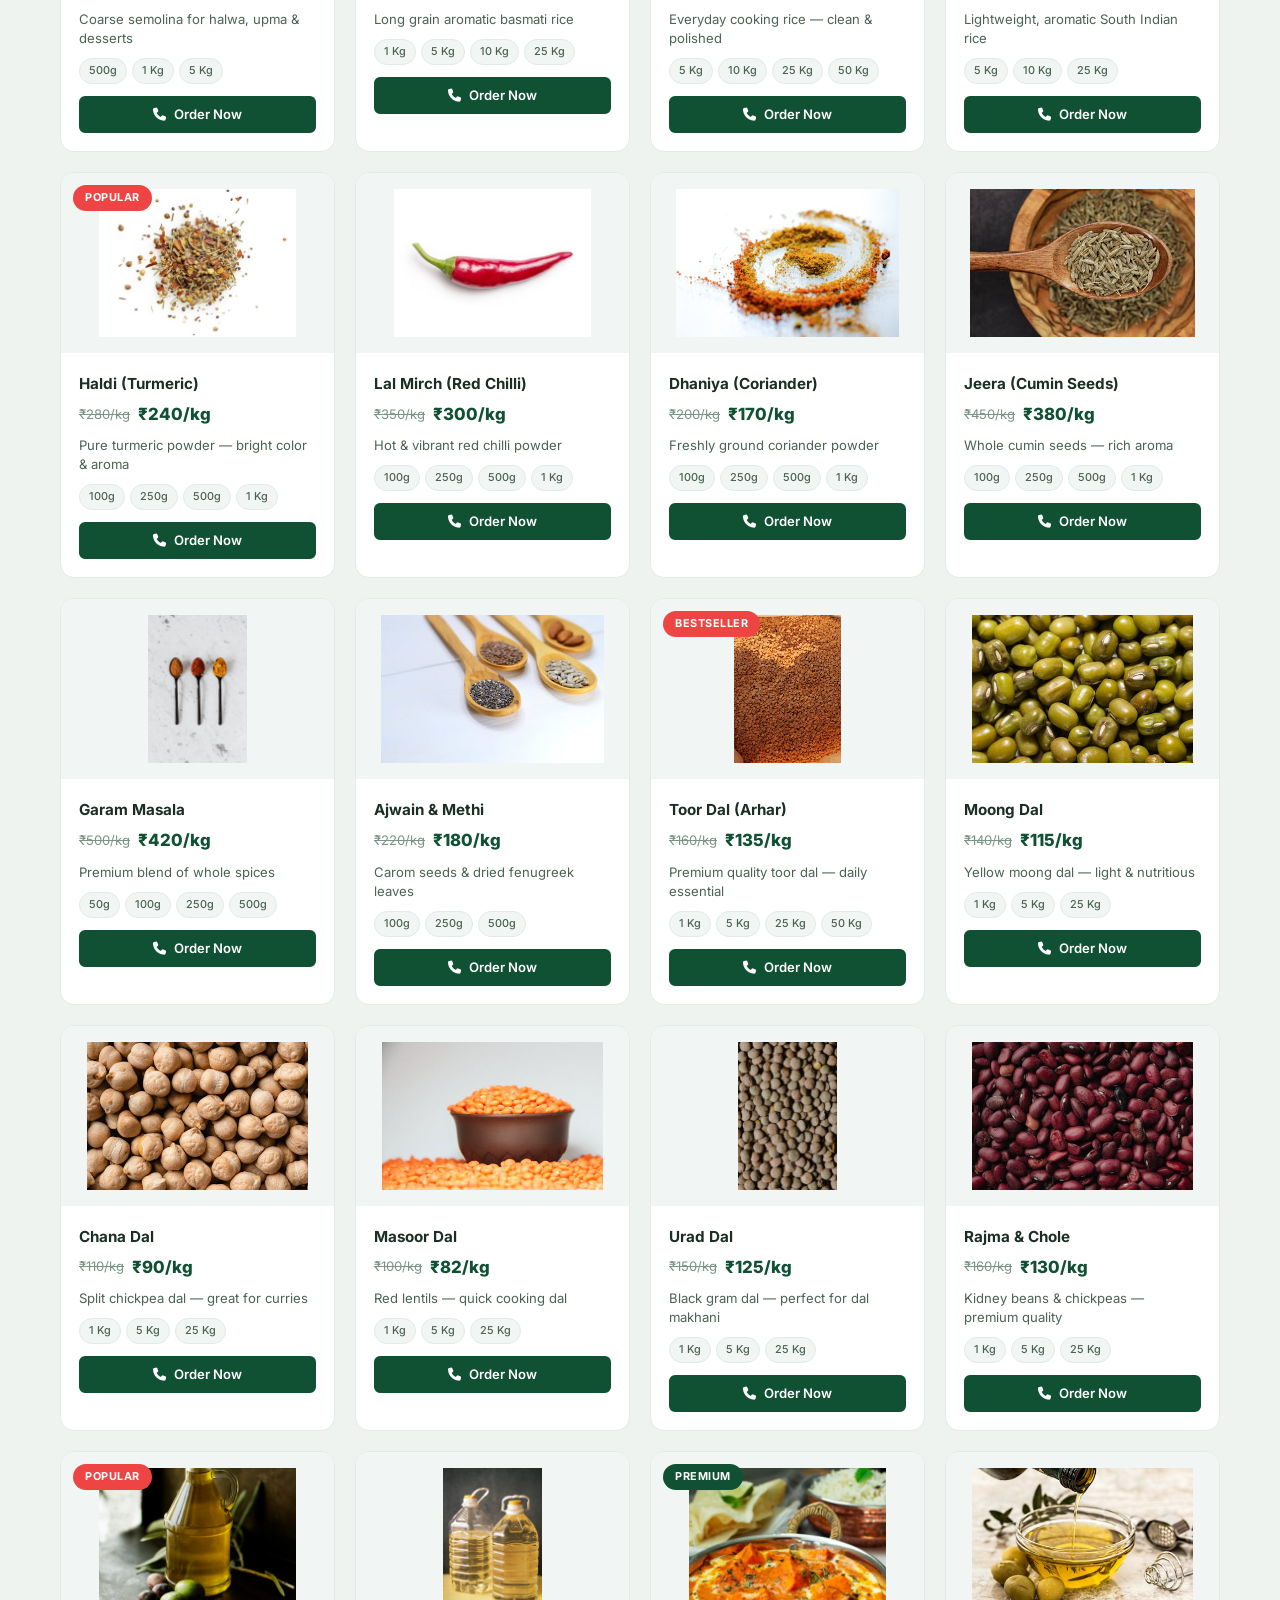
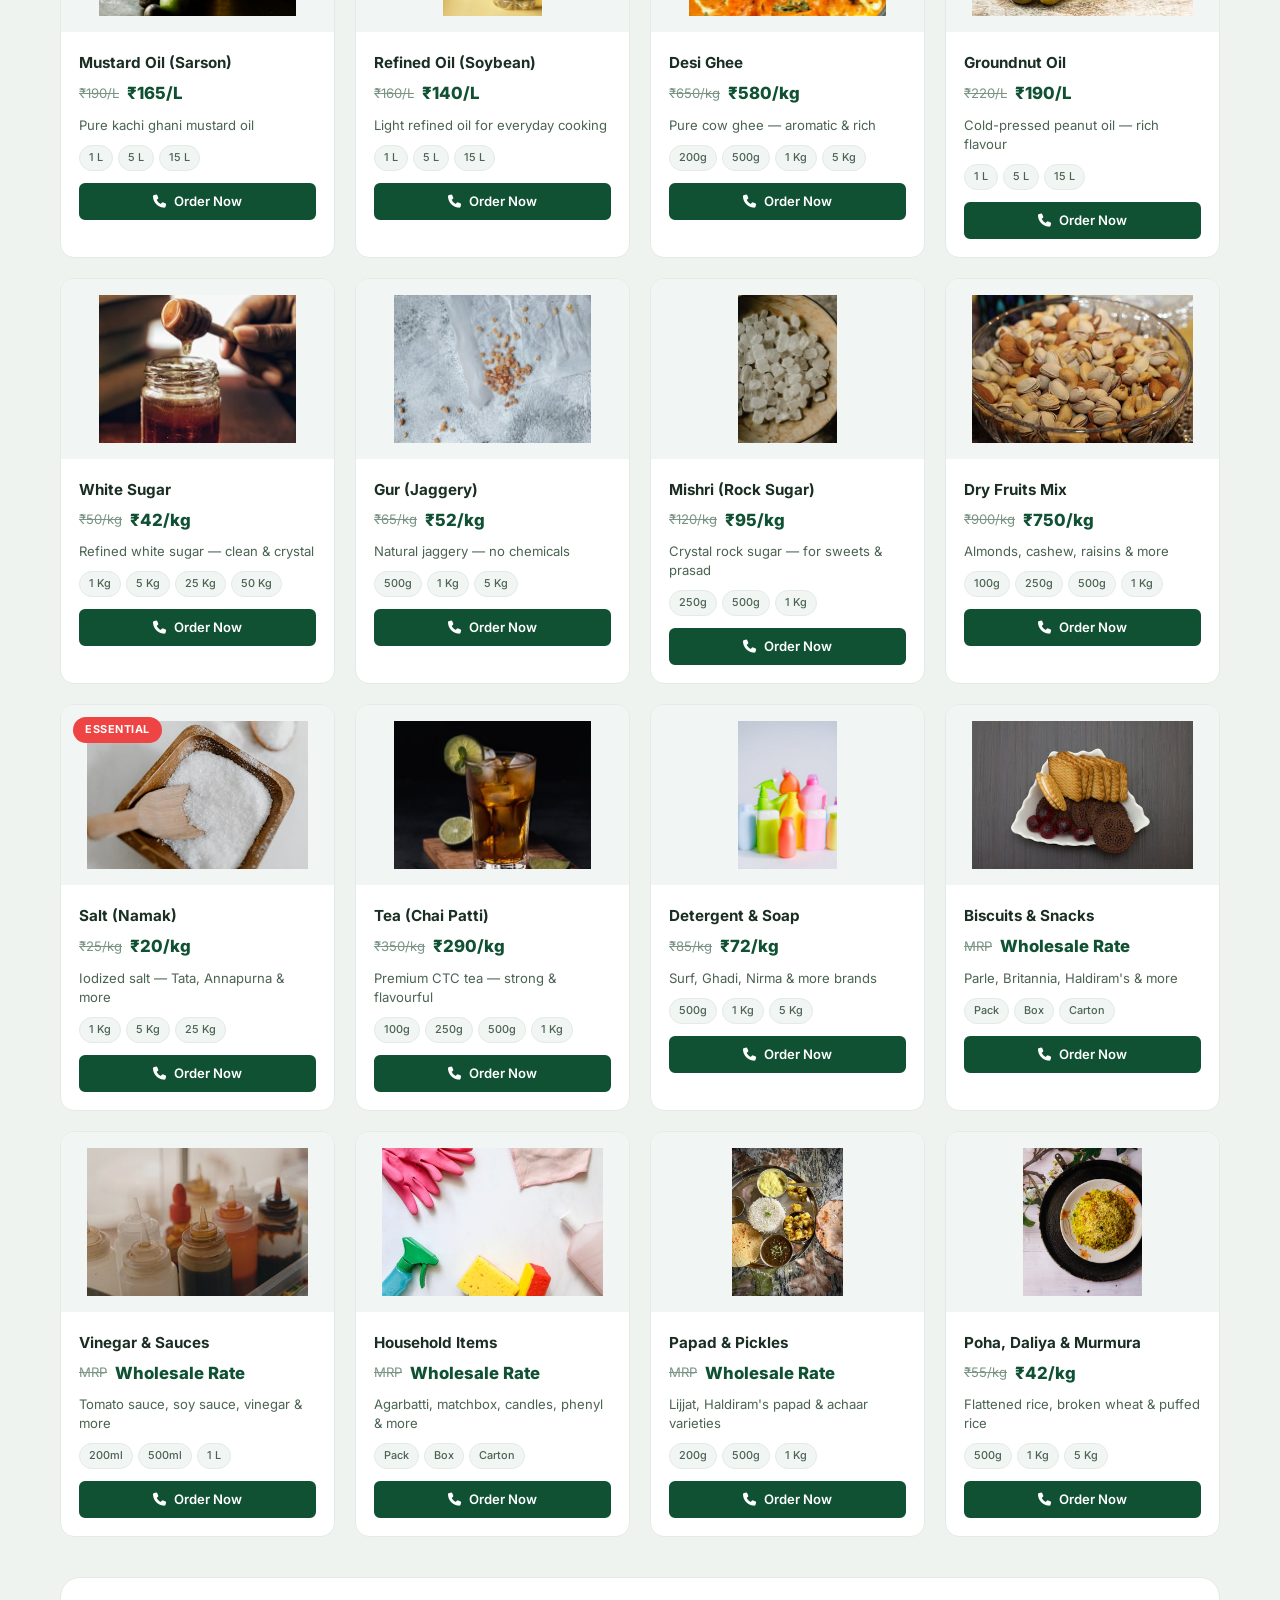
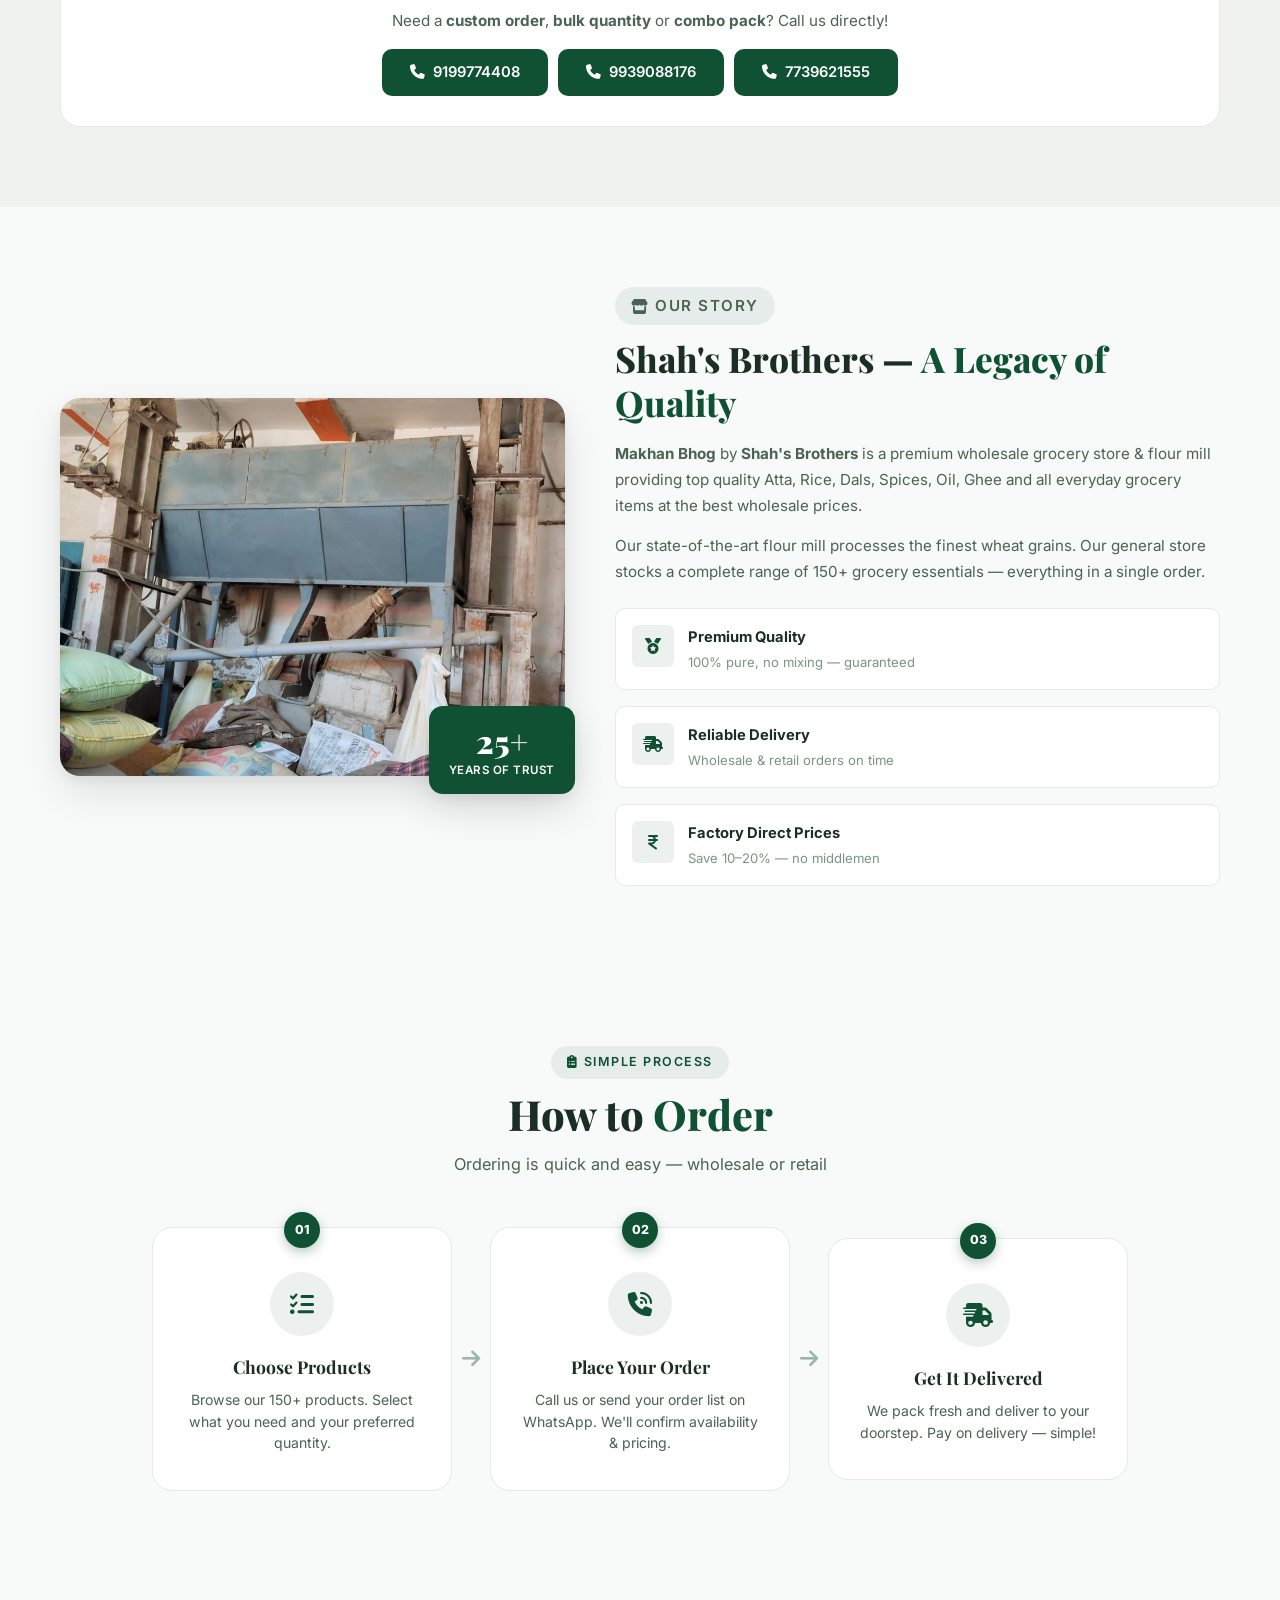
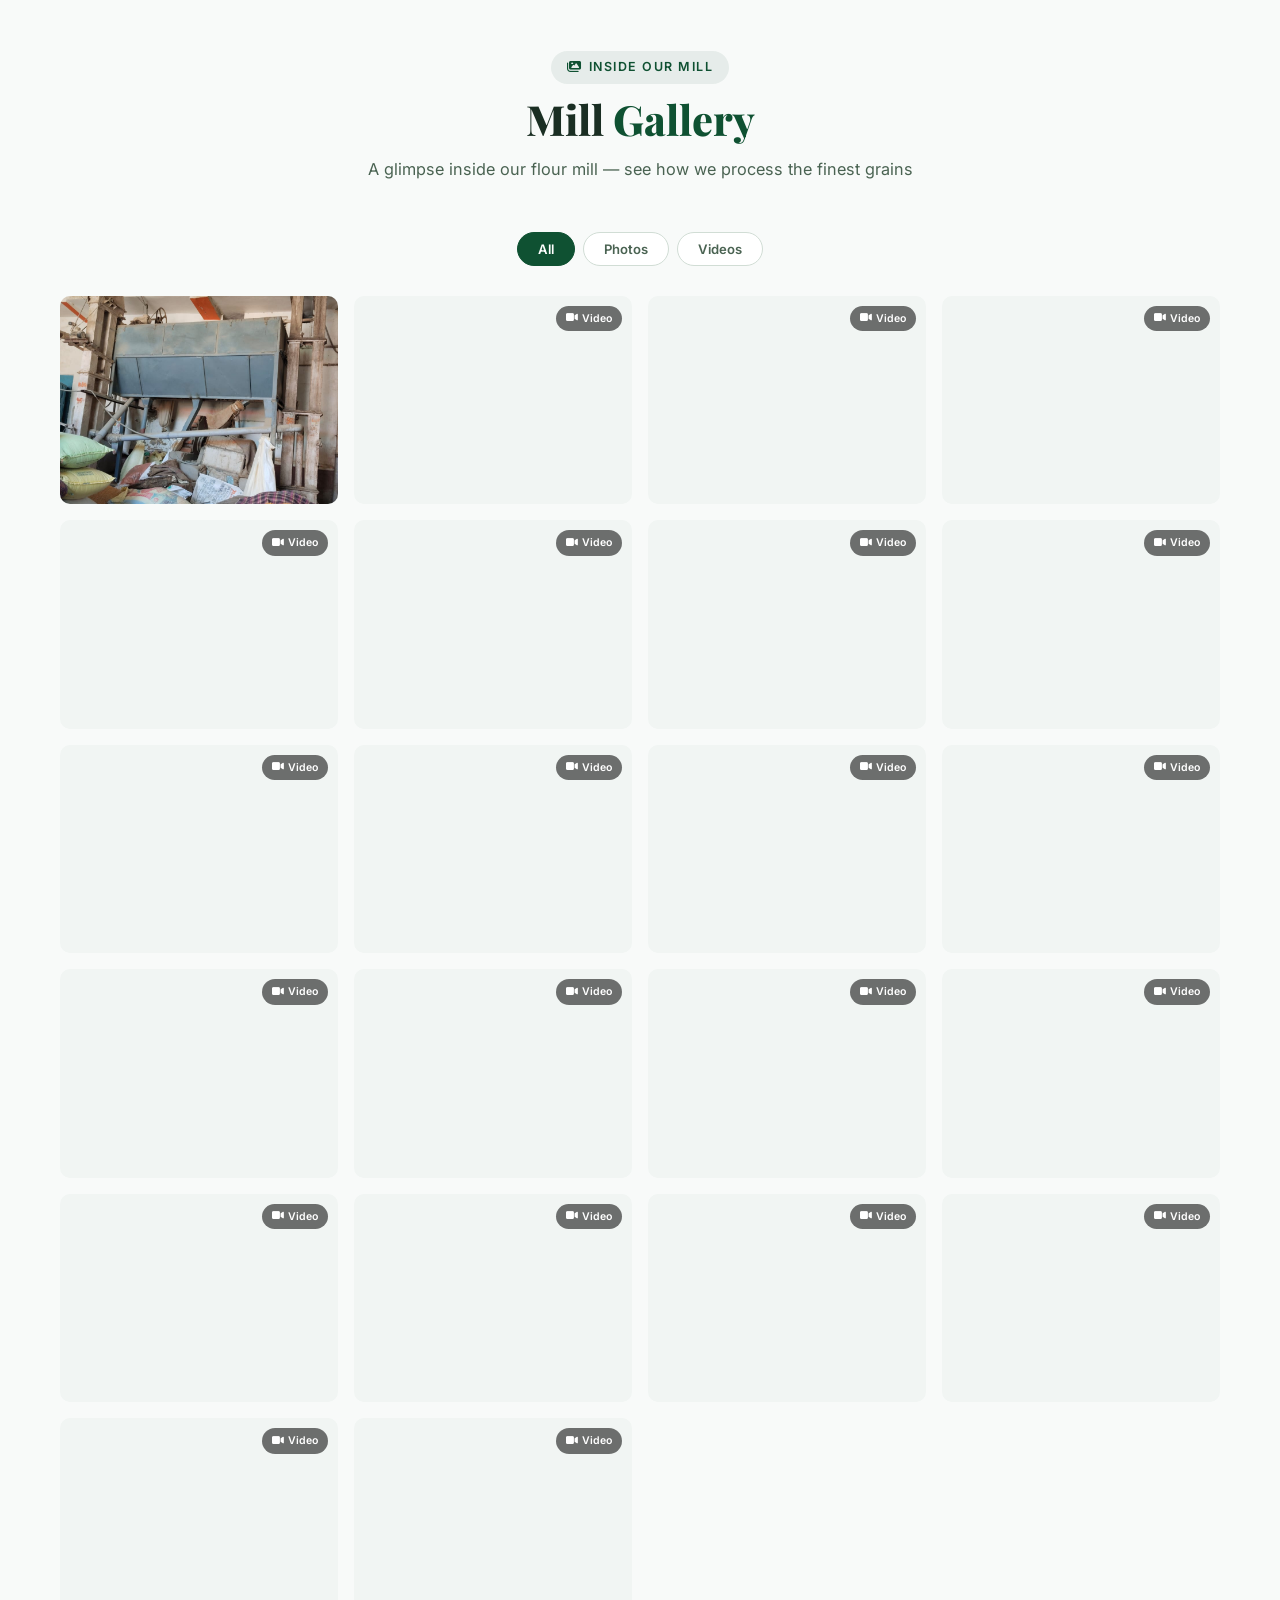
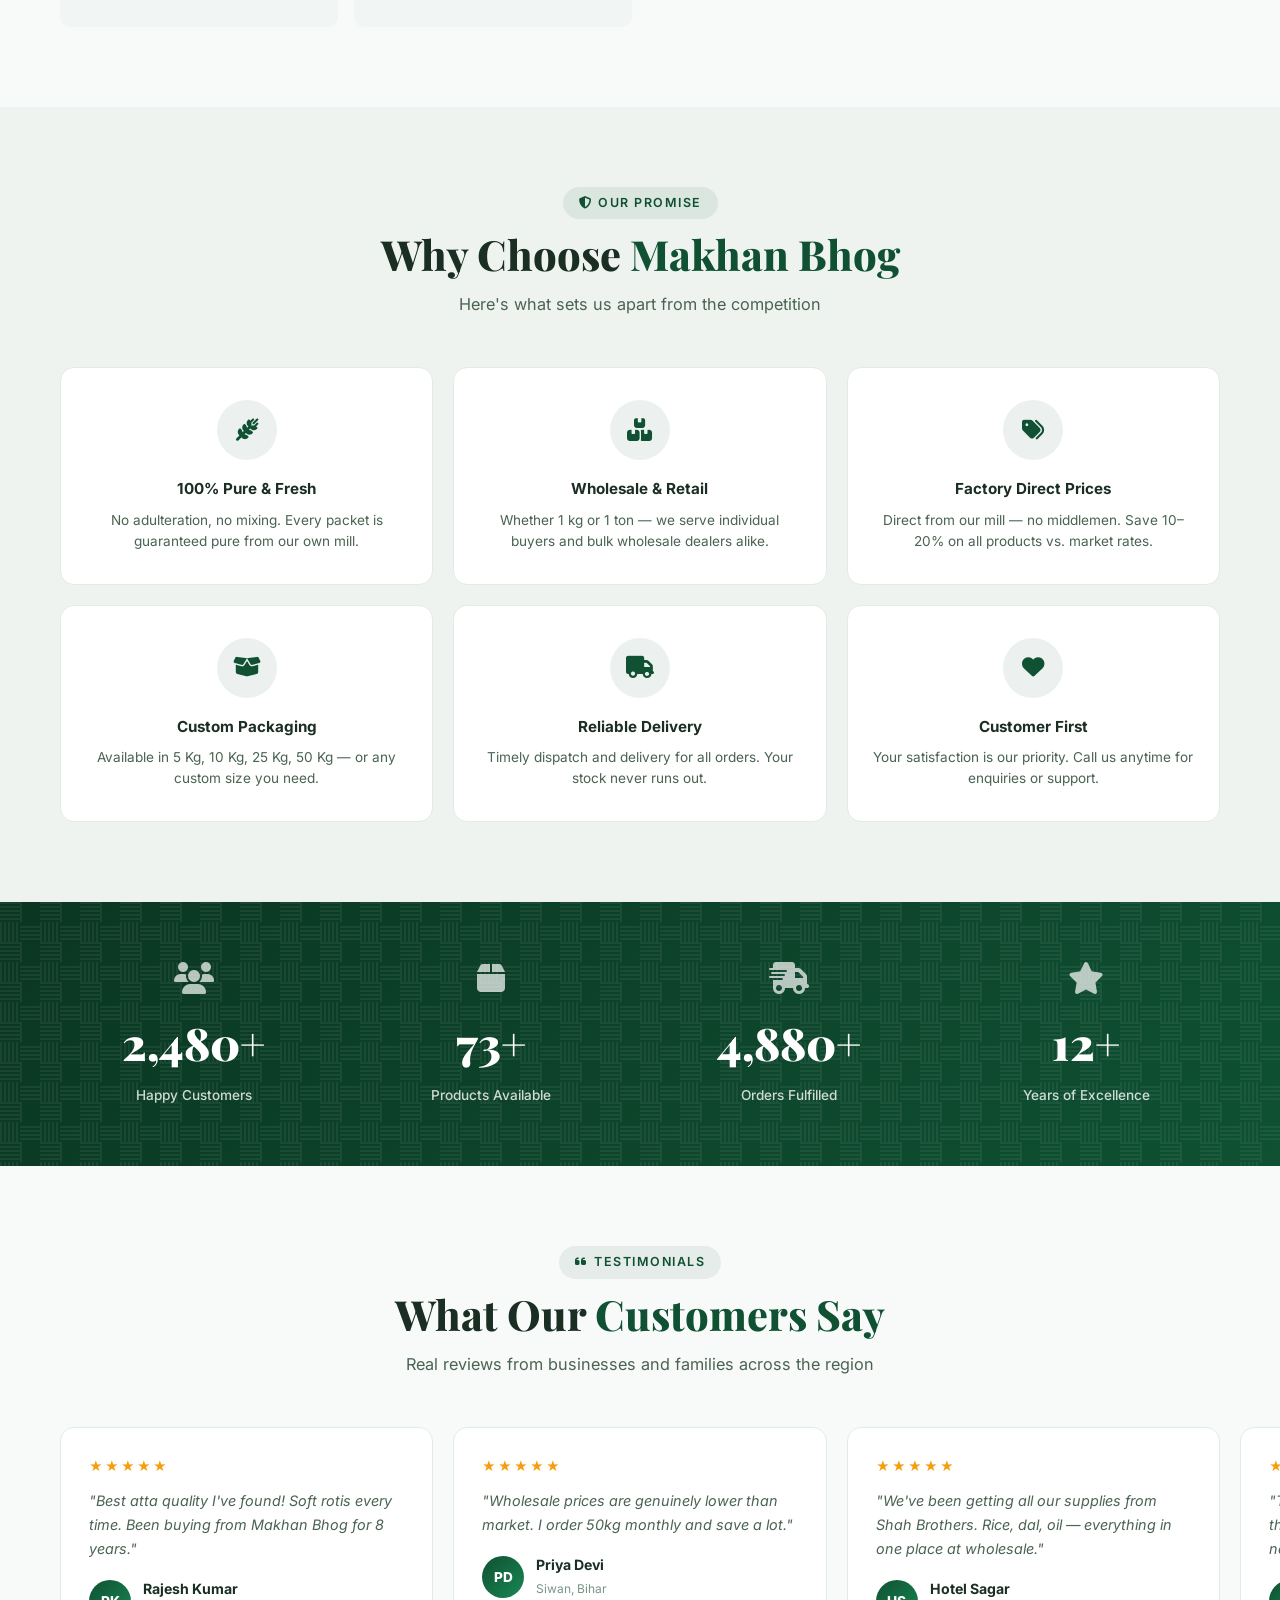
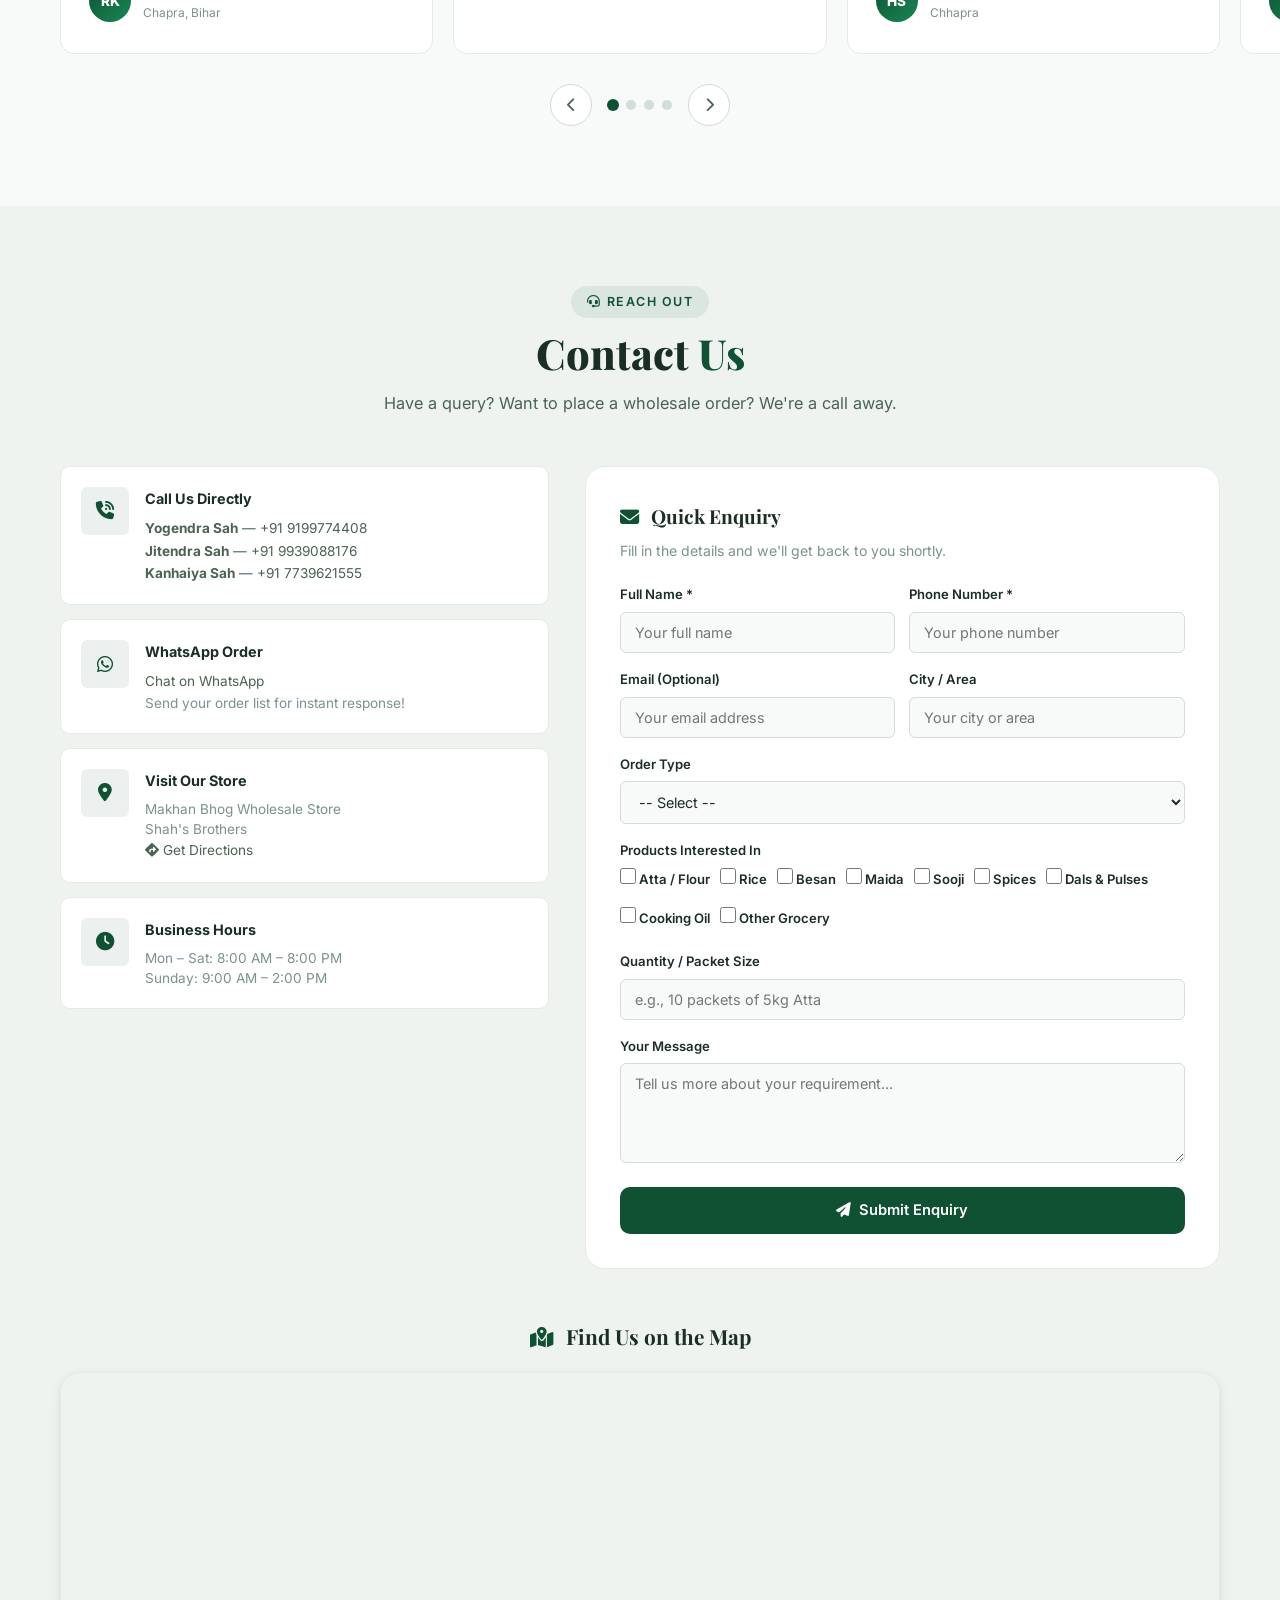
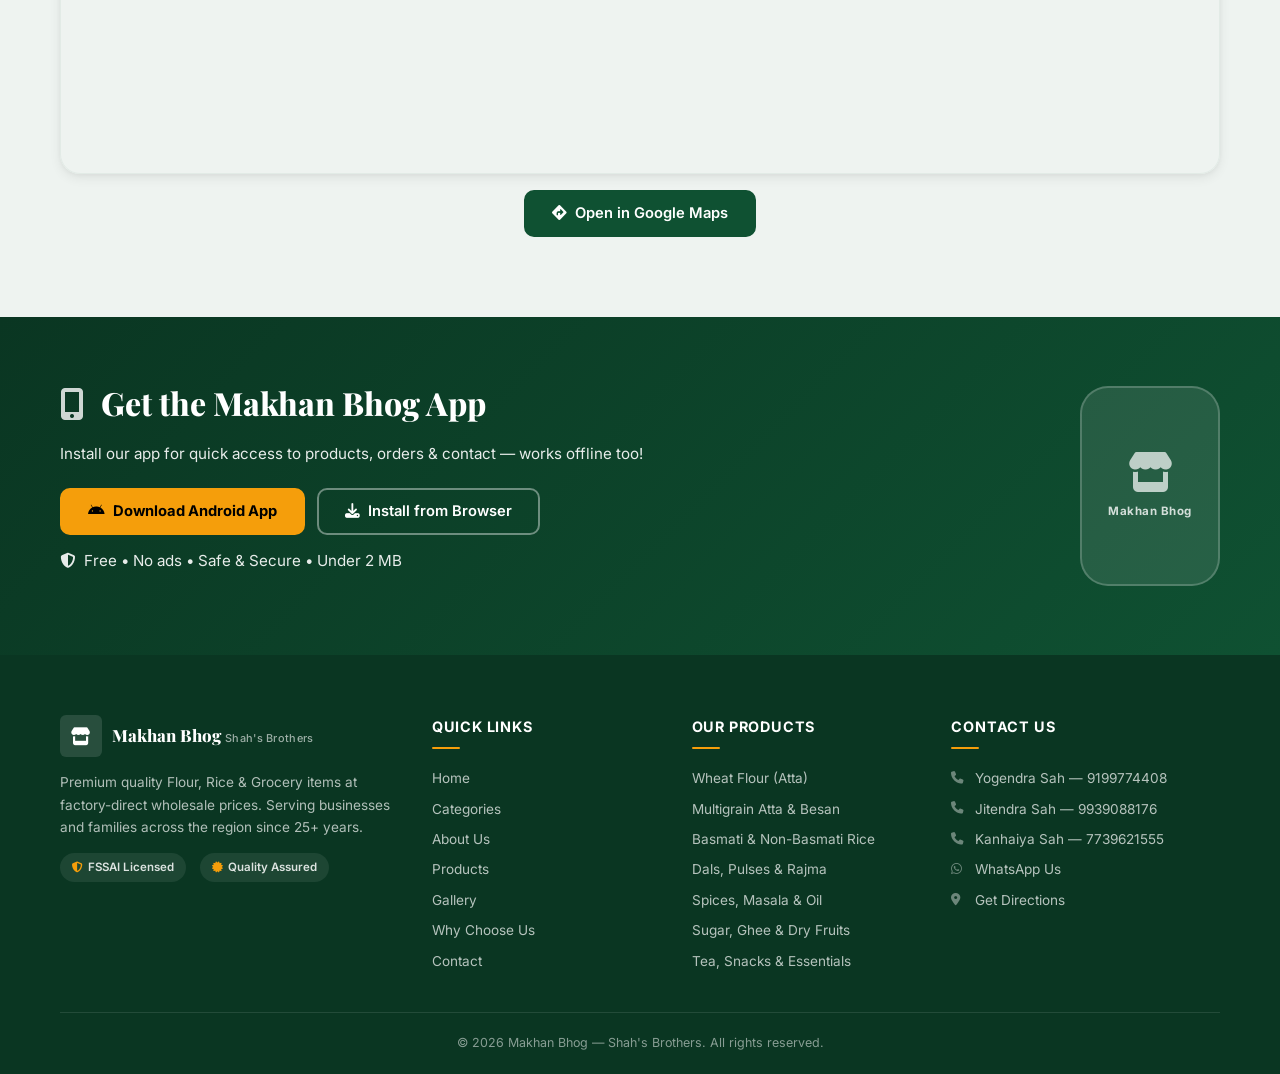
==== commit b533d82c: "Move Our Story section below Products catalogue" ====
--- a/index.html
+++ b/index.html
@@ -213,6 +213,680 @@
     </div>
   </section>
 
+  <!-- ===== PRODUCTS ===== -->
+  <section id="products" class="section products">
+    <div class="container">
+      <div class="section-header">
+        <p class="section-tag"><i class="fas fa-shopping-basket"></i> Our Catalogue</p>
+        <h2>Wholesale <span>Products</span></h2>
+        <p class="section-desc">Mill-fresh flour &amp; rice + complete grocery — wholesale &amp; retail, combo orders welcome!</p>
+      </div>
+
+      <div class="product-categories">
+        <button class="cat-btn active" data-category="all">All Products</button>
+        <button class="cat-btn" data-category="flour">Flour / Atta</button>
+        <button class="cat-btn" data-category="rice">Rice</button>
+        <button class="cat-btn" data-category="spices">Spices &amp; Masala</button>
+        <button class="cat-btn" data-category="dals">Dals &amp; Pulses</button>
+        <button class="cat-btn" data-category="oil">Oil &amp; Ghee</button>
+        <button class="cat-btn" data-category="sugar">Sugar &amp; Dry Fruits</button>
+        <button class="cat-btn" data-category="grocery">Daily Essentials</button>
+      </div>
+
+      <div class="products-grid">
+        <!-- Flour Products -->
+        <div class="product-card" data-category="flour">
+          <div class="product-badge">Bestseller</div>
+          <div class="product-img">
+            <img src="images/products/makhan-bhog-brand.svg" alt="Makhan Bhog Atta" loading="lazy">
+          </div>
+          <div class="product-info">
+            <h3>Makhan Bhog Atta</h3>
+            <p class="product-price"><span class="price-market">&#8377;35/kg</span> <span class="price-ours">&#8377;30/kg</span></p>
+            <p>Premium whole wheat flour — soft &amp; nutritious</p>
+            <div class="product-sizes">
+              <span class="size-tag">1 Kg</span>
+              <span class="size-tag">2 Kg</span>
+              <span class="size-tag">5 Kg</span>
+              <span class="size-tag">10 Kg</span>
+              <span class="size-tag">25 Kg</span>
+              <span class="size-tag">50 Kg</span>
+            </div>
+            <a href="tel:+919199774408" class="btn btn-sm"><i class="fas fa-phone"></i> Order Now</a>
+          </div>
+        </div>
+
+        <div class="product-card" data-category="flour">
+          <div class="product-img">
+            <img src="images/products/multigrain-atta.jpg" alt="Multigrain Atta" loading="lazy">
+          </div>
+          <div class="product-info">
+            <h3>Multigrain Atta</h3>
+            <p class="product-price"><span class="price-market">&#8377;58/kg</span> <span class="price-ours">&#8377;48/kg</span></p>
+            <p>Blend of wheat, ragi, jowar &amp; bajra</p>
+            <div class="product-sizes">
+              <span class="size-tag">1 Kg</span>
+              <span class="size-tag">5 Kg</span>
+              <span class="size-tag">10 Kg</span>
+            </div>
+            <a href="tel:+919199774408" class="btn btn-sm"><i class="fas fa-phone"></i> Order Now</a>
+          </div>
+        </div>
+
+        <div class="product-card" data-category="flour">
+          <div class="product-img">
+            <img src="images/products/besan.jpg" alt="Besan (Gram Flour)" loading="lazy">
+          </div>
+          <div class="product-info">
+            <h3>Besan (Gram Flour)</h3>
+            <p class="product-price"><span class="price-market">&#8377;100/kg</span> <span class="price-ours">&#8377;85/kg</span></p>
+            <p>Pure gram flour for pakoras, sweets &amp; more</p>
+            <div class="product-sizes">
+              <span class="size-tag">500g</span>
+              <span class="size-tag">1 Kg</span>
+              <span class="size-tag">5 Kg</span>
+            </div>
+            <a href="tel:+919199774408" class="btn btn-sm"><i class="fas fa-phone"></i> Order Now</a>
+          </div>
+        </div>
+
+        <div class="product-card" data-category="flour">
+          <div class="product-img">
+            <img src="images/products/maida.jpg" alt="Maida (Refined Flour)" loading="lazy">
+          </div>
+          <div class="product-info">
+            <h3>Maida (Refined Flour)</h3>
+            <p class="product-price"><span class="price-market">&#8377;45/kg</span> <span class="price-ours">&#8377;38/kg</span></p>
+            <p>Fine refined flour for baking &amp; cooking</p>
+            <div class="product-sizes">
+              <span class="size-tag">1 Kg</span>
+              <span class="size-tag">5 Kg</span>
+              <span class="size-tag">25 Kg</span>
+            </div>
+            <a href="tel:+919199774408" class="btn btn-sm"><i class="fas fa-phone"></i> Order Now</a>
+          </div>
+        </div>
+
+        <div class="product-card" data-category="flour">
+          <div class="product-img">
+            <img src="images/products/sooji.jpg" alt="Sooji / Rava" loading="lazy">
+          </div>
+          <div class="product-info">
+            <h3>Sooji / Rava</h3>
+            <p class="product-price"><span class="price-market">&#8377;50/kg</span> <span class="price-ours">&#8377;42/kg</span></p>
+            <p>Coarse semolina for halwa, upma &amp; desserts</p>
+            <div class="product-sizes">
+              <span class="size-tag">500g</span>
+              <span class="size-tag">1 Kg</span>
+              <span class="size-tag">5 Kg</span>
+            </div>
+            <a href="tel:+919199774408" class="btn btn-sm"><i class="fas fa-phone"></i> Order Now</a>
+          </div>
+        </div>
+
+        <!-- Rice Products -->
+        <div class="product-card" data-category="rice">
+          <div class="product-badge best">Premium</div>
+          <div class="product-img">
+            <img src="images/products/basmati-rice.jpg" alt="Basmati Rice" loading="lazy">
+          </div>
+          <div class="product-info">
+            <h3>Basmati Rice</h3>
+            <p class="product-price"><span class="price-market">&#8377;115/kg</span> <span class="price-ours">&#8377;95/kg</span></p>
+            <p>Long grain aromatic basmati rice</p>
+            <div class="product-sizes">
+              <span class="size-tag">1 Kg</span>
+              <span class="size-tag">5 Kg</span>
+              <span class="size-tag">10 Kg</span>
+              <span class="size-tag">25 Kg</span>
+            </div>
+            <a href="tel:+919199774408" class="btn btn-sm"><i class="fas fa-phone"></i> Order Now</a>
+          </div>
+        </div>
+
+        <div class="product-card" data-category="rice">
+          <div class="product-img">
+            <img src="images/products/rice.jpg" alt="Non-Basmati Rice" loading="lazy">
+          </div>
+          <div class="product-info">
+            <h3>Non-Basmati Rice</h3>
+            <p class="product-price"><span class="price-market">&#8377;45/kg</span> <span class="price-ours">&#8377;38/kg</span></p>
+            <p>Everyday cooking rice — clean &amp; polished</p>
+            <div class="product-sizes">
+              <span class="size-tag">5 Kg</span>
+              <span class="size-tag">10 Kg</span>
+              <span class="size-tag">25 Kg</span>
+              <span class="size-tag">50 Kg</span>
+            </div>
+            <a href="tel:+919199774408" class="btn btn-sm"><i class="fas fa-phone"></i> Order Now</a>
+          </div>
+        </div>
+
+        <div class="product-card" data-category="rice">
+          <div class="product-img">
+            <img src="images/products/rice.jpg" alt="Sona Masoori Rice" loading="lazy">
+          </div>
+          <div class="product-info">
+            <h3>Sona Masoori Rice</h3>
+            <p class="product-price"><span class="price-market">&#8377;65/kg</span> <span class="price-ours">&#8377;55/kg</span></p>
+            <p>Lightweight, aromatic South Indian rice</p>
+            <div class="product-sizes">
+              <span class="size-tag">5 Kg</span>
+              <span class="size-tag">10 Kg</span>
+              <span class="size-tag">25 Kg</span>
+            </div>
+            <a href="tel:+919199774408" class="btn btn-sm"><i class="fas fa-phone"></i> Order Now</a>
+          </div>
+        </div>
+
+        <!-- Spices & Masala -->
+        <div class="product-card" data-category="spices">
+          <div class="product-badge">Popular</div>
+          <div class="product-img">
+            <img src="images/products/turmeric.jpg" alt="Haldi (Turmeric Powder)" loading="lazy">
+          </div>
+          <div class="product-info">
+            <h3>Haldi (Turmeric)</h3>
+            <p class="product-price"><span class="price-market">&#8377;280/kg</span> <span class="price-ours">&#8377;240/kg</span></p>
+            <p>Pure turmeric powder — bright color &amp; aroma</p>
+            <div class="product-sizes">
+              <span class="size-tag">100g</span>
+              <span class="size-tag">250g</span>
+              <span class="size-tag">500g</span>
+              <span class="size-tag">1 Kg</span>
+            </div>
+            <a href="tel:+919199774408" class="btn btn-sm"><i class="fas fa-phone"></i> Order Now</a>
+          </div>
+        </div>
+
+        <div class="product-card" data-category="spices">
+          <div class="product-img">
+            <img src="images/products/red-chilli.jpg" alt="Lal Mirch (Red Chilli)" loading="lazy">
+          </div>
+          <div class="product-info">
+            <h3>Lal Mirch (Red Chilli)</h3>
+            <p class="product-price"><span class="price-market">&#8377;350/kg</span> <span class="price-ours">&#8377;300/kg</span></p>
+            <p>Hot &amp; vibrant red chilli powder</p>
+            <div class="product-sizes">
+              <span class="size-tag">100g</span>
+              <span class="size-tag">250g</span>
+              <span class="size-tag">500g</span>
+              <span class="size-tag">1 Kg</span>
+            </div>
+            <a href="tel:+919199774408" class="btn btn-sm"><i class="fas fa-phone"></i> Order Now</a>
+          </div>
+        </div>
+
+        <div class="product-card" data-category="spices">
+          <div class="product-img">
+            <img src="images/products/coriander.jpg" alt="Dhaniya (Coriander)" loading="lazy">
+          </div>
+          <div class="product-info">
+            <h3>Dhaniya (Coriander)</h3>
+            <p class="product-price"><span class="price-market">&#8377;200/kg</span> <span class="price-ours">&#8377;170/kg</span></p>
+            <p>Freshly ground coriander powder</p>
+            <div class="product-sizes">
+              <span class="size-tag">100g</span>
+              <span class="size-tag">250g</span>
+              <span class="size-tag">500g</span>
+              <span class="size-tag">1 Kg</span>
+            </div>
+            <a href="tel:+919199774408" class="btn btn-sm"><i class="fas fa-phone"></i> Order Now</a>
+          </div>
+        </div>
+
+        <div class="product-card" data-category="spices">
+          <div class="product-img">
+            <img src="images/products/cumin.jpg" alt="Jeera (Cumin Seeds)" loading="lazy">
+          </div>
+          <div class="product-info">
+            <h3>Jeera (Cumin Seeds)</h3>
+            <p class="product-price"><span class="price-market">&#8377;450/kg</span> <span class="price-ours">&#8377;380/kg</span></p>
+            <p>Whole cumin seeds — rich aroma</p>
+            <div class="product-sizes">
+              <span class="size-tag">100g</span>
+              <span class="size-tag">250g</span>
+              <span class="size-tag">500g</span>
+              <span class="size-tag">1 Kg</span>
+            </div>
+            <a href="tel:+919199774408" class="btn btn-sm"><i class="fas fa-phone"></i> Order Now</a>
+          </div>
+        </div>
+
+        <div class="product-card" data-category="spices">
+          <div class="product-img">
+            <img src="images/products/garam-masala.jpg" alt="Garam Masala" loading="lazy">
+          </div>
+          <div class="product-info">
+            <h3>Garam Masala</h3>
+            <p class="product-price"><span class="price-market">&#8377;500/kg</span> <span class="price-ours">&#8377;420/kg</span></p>
+            <p>Premium blend of whole spices</p>
+            <div class="product-sizes">
+              <span class="size-tag">50g</span>
+              <span class="size-tag">100g</span>
+              <span class="size-tag">250g</span>
+              <span class="size-tag">500g</span>
+            </div>
+            <a href="tel:+919199774408" class="btn btn-sm"><i class="fas fa-phone"></i> Order Now</a>
+          </div>
+        </div>
+
+        <div class="product-card" data-category="spices">
+          <div class="product-img">
+            <img src="images/products/ajwain.jpg" alt="Ajwain &amp; Methi" loading="lazy">
+          </div>
+          <div class="product-info">
+            <h3>Ajwain &amp; Methi</h3>
+            <p class="product-price"><span class="price-market">&#8377;220/kg</span> <span class="price-ours">&#8377;180/kg</span></p>
+            <p>Carom seeds &amp; dried fenugreek leaves</p>
+            <div class="product-sizes">
+              <span class="size-tag">100g</span>
+              <span class="size-tag">250g</span>
+              <span class="size-tag">500g</span>
+            </div>
+            <a href="tel:+919199774408" class="btn btn-sm"><i class="fas fa-phone"></i> Order Now</a>
+          </div>
+        </div>
+
+        <!-- Dals & Pulses -->
+        <div class="product-card" data-category="dals">
+          <div class="product-badge">Bestseller</div>
+          <div class="product-img">
+            <img src="images/products/dal-lentils.jpg" alt="Toor Dal (Arhar)" loading="lazy">
+          </div>
+          <div class="product-info">
+            <h3>Toor Dal (Arhar)</h3>
+            <p class="product-price"><span class="price-market">&#8377;160/kg</span> <span class="price-ours">&#8377;135/kg</span></p>
+            <p>Premium quality toor dal — daily essential</p>
+            <div class="product-sizes">
+              <span class="size-tag">1 Kg</span>
+              <span class="size-tag">5 Kg</span>
+              <span class="size-tag">25 Kg</span>
+              <span class="size-tag">50 Kg</span>
+            </div>
+            <a href="tel:+919199774408" class="btn btn-sm"><i class="fas fa-phone"></i> Order Now</a>
+          </div>
+        </div>
+
+        <div class="product-card" data-category="dals">
+          <div class="product-img">
+            <img src="images/products/moong-dal.jpg" alt="Moong Dal" loading="lazy">
+          </div>
+          <div class="product-info">
+            <h3>Moong Dal</h3>
+            <p class="product-price"><span class="price-market">&#8377;140/kg</span> <span class="price-ours">&#8377;115/kg</span></p>
+            <p>Yellow moong dal — light &amp; nutritious</p>
+            <div class="product-sizes">
+              <span class="size-tag">1 Kg</span>
+              <span class="size-tag">5 Kg</span>
+              <span class="size-tag">25 Kg</span>
+            </div>
+            <a href="tel:+919199774408" class="btn btn-sm"><i class="fas fa-phone"></i> Order Now</a>
+          </div>
+        </div>
+
+        <div class="product-card" data-category="dals">
+          <div class="product-img">
+            <img src="images/products/chana-dal.jpg" alt="Chana Dal" loading="lazy">
+          </div>
+          <div class="product-info">
+            <h3>Chana Dal</h3>
+            <p class="product-price"><span class="price-market">&#8377;110/kg</span> <span class="price-ours">&#8377;90/kg</span></p>
+            <p>Split chickpea dal — great for curries</p>
+            <div class="product-sizes">
+              <span class="size-tag">1 Kg</span>
+              <span class="size-tag">5 Kg</span>
+              <span class="size-tag">25 Kg</span>
+            </div>
+            <a href="tel:+919199774408" class="btn btn-sm"><i class="fas fa-phone"></i> Order Now</a>
+          </div>
+        </div>
+
+        <div class="product-card" data-category="dals">
+          <div class="product-img">
+            <img src="images/products/masoor-dal.jpg" alt="Masoor Dal" loading="lazy">
+          </div>
+          <div class="product-info">
+            <h3>Masoor Dal</h3>
+            <p class="product-price"><span class="price-market">&#8377;100/kg</span> <span class="price-ours">&#8377;82/kg</span></p>
+            <p>Red lentils — quick cooking dal</p>
+            <div class="product-sizes">
+              <span class="size-tag">1 Kg</span>
+              <span class="size-tag">5 Kg</span>
+              <span class="size-tag">25 Kg</span>
+            </div>
+            <a href="tel:+919199774408" class="btn btn-sm"><i class="fas fa-phone"></i> Order Now</a>
+          </div>
+        </div>
+
+        <div class="product-card" data-category="dals">
+          <div class="product-img">
+            <img src="images/products/urad-dal.jpg" alt="Urad Dal" loading="lazy">
+          </div>
+          <div class="product-info">
+            <h3>Urad Dal</h3>
+            <p class="product-price"><span class="price-market">&#8377;150/kg</span> <span class="price-ours">&#8377;125/kg</span></p>
+            <p>Black gram dal — perfect for dal makhani</p>
+            <div class="product-sizes">
+              <span class="size-tag">1 Kg</span>
+              <span class="size-tag">5 Kg</span>
+              <span class="size-tag">25 Kg</span>
+            </div>
+            <a href="tel:+919199774408" class="btn btn-sm"><i class="fas fa-phone"></i> Order Now</a>
+          </div>
+        </div>
+
+        <div class="product-card" data-category="dals">
+          <div class="product-img">
+            <img src="images/products/rajma.jpg" alt="Rajma &amp; Chole" loading="lazy">
+          </div>
+          <div class="product-info">
+            <h3>Rajma &amp; Chole</h3>
+            <p class="product-price"><span class="price-market">&#8377;160/kg</span> <span class="price-ours">&#8377;130/kg</span></p>
+            <p>Kidney beans &amp; chickpeas — premium quality</p>
+            <div class="product-sizes">
+              <span class="size-tag">1 Kg</span>
+              <span class="size-tag">5 Kg</span>
+              <span class="size-tag">25 Kg</span>
+            </div>
+            <a href="tel:+919199774408" class="btn btn-sm"><i class="fas fa-phone"></i> Order Now</a>
+          </div>
+        </div>
+
+        <!-- Oil & Ghee -->
+        <div class="product-card" data-category="oil">
+          <div class="product-badge">Popular</div>
+          <div class="product-img">
+            <img src="images/products/mustard-oil.jpg" alt="Mustard Oil (Sarson)" loading="lazy">
+          </div>
+          <div class="product-info">
+            <h3>Mustard Oil (Sarson)</h3>
+            <p class="product-price"><span class="price-market">&#8377;190/L</span> <span class="price-ours">&#8377;165/L</span></p>
+            <p>Pure kachi ghani mustard oil</p>
+            <div class="product-sizes">
+              <span class="size-tag">1 L</span>
+              <span class="size-tag">5 L</span>
+              <span class="size-tag">15 L</span>
+            </div>
+            <a href="tel:+919199774408" class="btn btn-sm"><i class="fas fa-phone"></i> Order Now</a>
+          </div>
+        </div>
+
+        <div class="product-card" data-category="oil">
+          <div class="product-img">
+            <img src="images/products/refined-oil.jpg" alt="Refined Oil" loading="lazy">
+          </div>
+          <div class="product-info">
+            <h3>Refined Oil (Soybean)</h3>
+            <p class="product-price"><span class="price-market">&#8377;160/L</span> <span class="price-ours">&#8377;140/L</span></p>
+            <p>Light refined oil for everyday cooking</p>
+            <div class="product-sizes">
+              <span class="size-tag">1 L</span>
+              <span class="size-tag">5 L</span>
+              <span class="size-tag">15 L</span>
+            </div>
+            <a href="tel:+919199774408" class="btn btn-sm"><i class="fas fa-phone"></i> Order Now</a>
+          </div>
+        </div>
+
+        <div class="product-card" data-category="oil">
+          <div class="product-badge best">Premium</div>
+          <div class="product-img">
+            <img src="images/products/ghee.jpg" alt="Desi Ghee" loading="lazy">
+          </div>
+          <div class="product-info">
+            <h3>Desi Ghee</h3>
+            <p class="product-price"><span class="price-market">&#8377;650/kg</span> <span class="price-ours">&#8377;580/kg</span></p>
+            <p>Pure cow ghee — aromatic &amp; rich</p>
+            <div class="product-sizes">
+              <span class="size-tag">200g</span>
+              <span class="size-tag">500g</span>
+              <span class="size-tag">1 Kg</span>
+              <span class="size-tag">5 Kg</span>
+            </div>
+            <a href="tel:+919199774408" class="btn btn-sm"><i class="fas fa-phone"></i> Order Now</a>
+          </div>
+        </div>
+
+        <div class="product-card" data-category="oil">
+          <div class="product-img">
+            <img src="images/products/groundnut-oil.jpg" alt="Groundnut Oil" loading="lazy">
+          </div>
+          <div class="product-info">
+            <h3>Groundnut Oil</h3>
+            <p class="product-price"><span class="price-market">&#8377;220/L</span> <span class="price-ours">&#8377;190/L</span></p>
+            <p>Cold-pressed peanut oil — rich flavour</p>
+            <div class="product-sizes">
+              <span class="size-tag">1 L</span>
+              <span class="size-tag">5 L</span>
+              <span class="size-tag">15 L</span>
+            </div>
+            <a href="tel:+919199774408" class="btn btn-sm"><i class="fas fa-phone"></i> Order Now</a>
+          </div>
+        </div>
+
+        <!-- Sugar & Dry Fruits -->
+        <div class="product-card" data-category="sugar">
+          <div class="product-img">
+            <img src="images/products/sugar.jpg" alt="White Sugar" loading="lazy">
+          </div>
+          <div class="product-info">
+            <h3>White Sugar</h3>
+            <p class="product-price"><span class="price-market">&#8377;50/kg</span> <span class="price-ours">&#8377;42/kg</span></p>
+            <p>Refined white sugar — clean &amp; crystal</p>
+            <div class="product-sizes">
+              <span class="size-tag">1 Kg</span>
+              <span class="size-tag">5 Kg</span>
+              <span class="size-tag">25 Kg</span>
+              <span class="size-tag">50 Kg</span>
+            </div>
+            <a href="tel:+919199774408" class="btn btn-sm"><i class="fas fa-phone"></i> Order Now</a>
+          </div>
+        </div>
+
+        <div class="product-card" data-category="sugar">
+          <div class="product-img">
+            <img src="images/products/jaggery.jpg" alt="Gur (Jaggery)" loading="lazy">
+          </div>
+          <div class="product-info">
+            <h3>Gur (Jaggery)</h3>
+            <p class="product-price"><span class="price-market">&#8377;65/kg</span> <span class="price-ours">&#8377;52/kg</span></p>
+            <p>Natural jaggery — no chemicals</p>
+            <div class="product-sizes">
+              <span class="size-tag">500g</span>
+              <span class="size-tag">1 Kg</span>
+              <span class="size-tag">5 Kg</span>
+            </div>
+            <a href="tel:+919199774408" class="btn btn-sm"><i class="fas fa-phone"></i> Order Now</a>
+          </div>
+        </div>
+
+        <div class="product-card" data-category="sugar">
+          <div class="product-img">
+            <img src="images/products/mishri.jpg" alt="Mishri (Rock Sugar)" loading="lazy">
+          </div>
+          <div class="product-info">
+            <h3>Mishri (Rock Sugar)</h3>
+            <p class="product-price"><span class="price-market">&#8377;120/kg</span> <span class="price-ours">&#8377;95/kg</span></p>
+            <p>Crystal rock sugar — for sweets &amp; prasad</p>
+            <div class="product-sizes">
+              <span class="size-tag">250g</span>
+              <span class="size-tag">500g</span>
+              <span class="size-tag">1 Kg</span>
+            </div>
+            <a href="tel:+919199774408" class="btn btn-sm"><i class="fas fa-phone"></i> Order Now</a>
+          </div>
+        </div>
+
+        <div class="product-card" data-category="sugar">
+          <div class="product-img">
+            <img src="images/products/dry-fruits.jpg" alt="Dry Fruits Mix" loading="lazy">
+          </div>
+          <div class="product-info">
+            <h3>Dry Fruits Mix</h3>
+            <p class="product-price"><span class="price-market">&#8377;900/kg</span> <span class="price-ours">&#8377;750/kg</span></p>
+            <p>Almonds, cashew, raisins &amp; more</p>
+            <div class="product-sizes">
+              <span class="size-tag">100g</span>
+              <span class="size-tag">250g</span>
+              <span class="size-tag">500g</span>
+              <span class="size-tag">1 Kg</span>
+            </div>
+            <a href="tel:+919199774408" class="btn btn-sm"><i class="fas fa-phone"></i> Order Now</a>
+          </div>
+        </div>
+
+        <!-- Daily Essentials -->
+        <div class="product-card" data-category="grocery">
+          <div class="product-badge">Essential</div>
+          <div class="product-img">
+            <img src="images/products/salt.jpg" alt="Salt (Namak)" loading="lazy">
+          </div>
+          <div class="product-info">
+            <h3>Salt (Namak)</h3>
+            <p class="product-price"><span class="price-market">&#8377;25/kg</span> <span class="price-ours">&#8377;20/kg</span></p>
+            <p>Iodized salt — Tata, Annapurna &amp; more</p>
+            <div class="product-sizes">
+              <span class="size-tag">1 Kg</span>
+              <span class="size-tag">5 Kg</span>
+              <span class="size-tag">25 Kg</span>
+            </div>
+            <a href="tel:+919199774408" class="btn btn-sm"><i class="fas fa-phone"></i> Order Now</a>
+          </div>
+        </div>
+
+        <div class="product-card" data-category="grocery">
+          <div class="product-img">
+            <img src="images/products/tea.jpg" alt="Tea (Chai Patti)" loading="lazy">
+          </div>
+          <div class="product-info">
+            <h3>Tea (Chai Patti)</h3>
+            <p class="product-price"><span class="price-market">&#8377;350/kg</span> <span class="price-ours">&#8377;290/kg</span></p>
+            <p>Premium CTC tea — strong &amp; flavourful</p>
+            <div class="product-sizes">
+              <span class="size-tag">100g</span>
+              <span class="size-tag">250g</span>
+              <span class="size-tag">500g</span>
+              <span class="size-tag">1 Kg</span>
+            </div>
+            <a href="tel:+919199774408" class="btn btn-sm"><i class="fas fa-phone"></i> Order Now</a>
+          </div>
+        </div>
+
+        <div class="product-card" data-category="grocery">
+          <div class="product-img">
+            <img src="images/products/detergent.jpg" alt="Detergent &amp; Soap" loading="lazy">
+          </div>
+          <div class="product-info">
+            <h3>Detergent &amp; Soap</h3>
+            <p class="product-price"><span class="price-market">&#8377;85/kg</span> <span class="price-ours">&#8377;72/kg</span></p>
+            <p>Surf, Ghadi, Nirma &amp; more brands</p>
+            <div class="product-sizes">
+              <span class="size-tag">500g</span>
+              <span class="size-tag">1 Kg</span>
+              <span class="size-tag">5 Kg</span>
+            </div>
+            <a href="tel:+919199774408" class="btn btn-sm"><i class="fas fa-phone"></i> Order Now</a>
+          </div>
+        </div>
+
+        <div class="product-card" data-category="grocery">
+          <div class="product-img">
+            <img src="images/products/biscuits.jpg" alt="Biscuits &amp; Snacks" loading="lazy">
+          </div>
+          <div class="product-info">
+            <h3>Biscuits &amp; Snacks</h3>
+            <p class="product-price"><span class="price-market">MRP</span> <span class="price-ours">Wholesale Rate</span></p>
+            <p>Parle, Britannia, Haldiram's &amp; more</p>
+            <div class="product-sizes">
+              <span class="size-tag">Pack</span>
+              <span class="size-tag">Box</span>
+              <span class="size-tag">Carton</span>
+            </div>
+            <a href="tel:+919199774408" class="btn btn-sm"><i class="fas fa-phone"></i> Order Now</a>
+          </div>
+        </div>
+
+        <div class="product-card" data-category="grocery">
+          <div class="product-img">
+            <img src="images/products/sauces.jpg" alt="Vinegar &amp; Sauces" loading="lazy">
+          </div>
+          <div class="product-info">
+            <h3>Vinegar &amp; Sauces</h3>
+            <p class="product-price"><span class="price-market">MRP</span> <span class="price-ours">Wholesale Rate</span></p>
+            <p>Tomato sauce, soy sauce, vinegar &amp; more</p>
+            <div class="product-sizes">
+              <span class="size-tag">200ml</span>
+              <span class="size-tag">500ml</span>
+              <span class="size-tag">1 L</span>
+            </div>
+            <a href="tel:+919199774408" class="btn btn-sm"><i class="fas fa-phone"></i> Order Now</a>
+          </div>
+        </div>
+
+        <div class="product-card" data-category="grocery">
+          <div class="product-img">
+            <img src="images/products/household.jpg" alt="Household Items" loading="lazy">
+          </div>
+          <div class="product-info">
+            <h3>Household Items</h3>
+            <p class="product-price"><span class="price-market">MRP</span> <span class="price-ours">Wholesale Rate</span></p>
+            <p>Agarbatti, matchbox, candles, phenyl &amp; more</p>
+            <div class="product-sizes">
+              <span class="size-tag">Pack</span>
+              <span class="size-tag">Box</span>
+              <span class="size-tag">Carton</span>
+            </div>
+            <a href="tel:+919199774408" class="btn btn-sm"><i class="fas fa-phone"></i> Order Now</a>
+          </div>
+        </div>
+
+        <div class="product-card" data-category="grocery">
+          <div class="product-img">
+            <img src="images/products/papad.jpg" alt="Papad &amp; Pickles" loading="lazy">
+          </div>
+          <div class="product-info">
+            <h3>Papad &amp; Pickles</h3>
+            <p class="product-price"><span class="price-market">MRP</span> <span class="price-ours">Wholesale Rate</span></p>
+            <p>Lijjat, Haldiram's papad &amp; achaar varieties</p>
+            <div class="product-sizes">
+              <span class="size-tag">200g</span>
+              <span class="size-tag">500g</span>
+              <span class="size-tag">1 Kg</span>
+            </div>
+            <a href="tel:+919199774408" class="btn btn-sm"><i class="fas fa-phone"></i> Order Now</a>
+          </div>
+        </div>
+
+        <div class="product-card" data-category="grocery">
+          <div class="product-img">
+            <img src="images/products/poha.jpg" alt="Poha, Daliya &amp; Murmura" loading="lazy">
+          </div>
+          <div class="product-info">
+            <h3>Poha, Daliya &amp; Murmura</h3>
+            <p class="product-price"><span class="price-market">&#8377;55/kg</span> <span class="price-ours">&#8377;42/kg</span></p>
+            <p>Flattened rice, broken wheat &amp; puffed rice</p>
+            <div class="product-sizes">
+              <span class="size-tag">500g</span>
+              <span class="size-tag">1 Kg</span>
+              <span class="size-tag">5 Kg</span>
+            </div>
+            <a href="tel:+919199774408" class="btn btn-sm"><i class="fas fa-phone"></i> Order Now</a>
+          </div>
+        </div>
+      </div>
+
+      <div class="products-cta">
+        <p>Need a <strong>custom order</strong>, <strong>bulk quantity</strong> or <strong>combo pack</strong>? Call us directly!</p>
+        <div class="cta-numbers">
+          <a href="tel:+919199774408" class="btn btn-primary"><i class="fas fa-phone"></i> 9199774408</a>
+          <a href="tel:+919939088176" class="btn btn-primary"><i class="fas fa-phone"></i> 9939088176</a>
+          <a href="tel:+917739621555" class="btn btn-primary"><i class="fas fa-phone"></i> 7739621555</a>
+        </div>
+      </div>
+    </div>
+  </section>
+
   <!-- ===== ABOUT ===== -->
   <section id="about" class="section about">
     <div class="container">
@@ -252,680 +926,6 @@
               </div>
             </div>
           </div>
-        </div>
-      </div>
-    </div>
-  </section>
-
-  <!-- ===== PRODUCTS ===== -->
-  <section id="products" class="section products">
-    <div class="container">
-      <div class="section-header">
-        <p class="section-tag"><i class="fas fa-shopping-basket"></i> Our Catalogue</p>
-        <h2>Wholesale <span>Products</span></h2>
-        <p class="section-desc">Mill-fresh flour &amp; rice + complete grocery — wholesale &amp; retail, combo orders welcome!</p>
-      </div>
-
-      <div class="product-categories">
-        <button class="cat-btn active" data-category="all">All Products</button>
-        <button class="cat-btn" data-category="flour">Flour / Atta</button>
-        <button class="cat-btn" data-category="rice">Rice</button>
-        <button class="cat-btn" data-category="spices">Spices &amp; Masala</button>
-        <button class="cat-btn" data-category="dals">Dals &amp; Pulses</button>
-        <button class="cat-btn" data-category="oil">Oil &amp; Ghee</button>
-        <button class="cat-btn" data-category="sugar">Sugar &amp; Dry Fruits</button>
-        <button class="cat-btn" data-category="grocery">Daily Essentials</button>
-      </div>
-
-      <div class="products-grid">
-        <!-- Flour Products -->
-        <div class="product-card" data-category="flour">
-          <div class="product-badge">Bestseller</div>
-          <div class="product-img">
-            <img src="images/products/makhan-bhog-brand.svg" alt="Makhan Bhog Atta" loading="lazy">
-          </div>
-          <div class="product-info">
-            <h3>Makhan Bhog Atta</h3>
-            <p class="product-price"><span class="price-market">&#8377;35/kg</span> <span class="price-ours">&#8377;30/kg</span></p>
-            <p>Premium whole wheat flour — soft &amp; nutritious</p>
-            <div class="product-sizes">
-              <span class="size-tag">1 Kg</span>
-              <span class="size-tag">2 Kg</span>
-              <span class="size-tag">5 Kg</span>
-              <span class="size-tag">10 Kg</span>
-              <span class="size-tag">25 Kg</span>
-              <span class="size-tag">50 Kg</span>
-            </div>
-            <a href="tel:+919199774408" class="btn btn-sm"><i class="fas fa-phone"></i> Order Now</a>
-          </div>
-        </div>
-
-        <div class="product-card" data-category="flour">
-          <div class="product-img">
-            <img src="images/products/multigrain-atta.jpg" alt="Multigrain Atta" loading="lazy">
-          </div>
-          <div class="product-info">
-            <h3>Multigrain Atta</h3>
-            <p class="product-price"><span class="price-market">&#8377;58/kg</span> <span class="price-ours">&#8377;48/kg</span></p>
-            <p>Blend of wheat, ragi, jowar &amp; bajra</p>
-            <div class="product-sizes">
-              <span class="size-tag">1 Kg</span>
-              <span class="size-tag">5 Kg</span>
-              <span class="size-tag">10 Kg</span>
-            </div>
-            <a href="tel:+919199774408" class="btn btn-sm"><i class="fas fa-phone"></i> Order Now</a>
-          </div>
-        </div>
-
-        <div class="product-card" data-category="flour">
-          <div class="product-img">
-            <img src="images/products/besan.jpg" alt="Besan (Gram Flour)" loading="lazy">
-          </div>
-          <div class="product-info">
-            <h3>Besan (Gram Flour)</h3>
-            <p class="product-price"><span class="price-market">&#8377;100/kg</span> <span class="price-ours">&#8377;85/kg</span></p>
-            <p>Pure gram flour for pakoras, sweets &amp; more</p>
-            <div class="product-sizes">
-              <span class="size-tag">500g</span>
-              <span class="size-tag">1 Kg</span>
-              <span class="size-tag">5 Kg</span>
-            </div>
-            <a href="tel:+919199774408" class="btn btn-sm"><i class="fas fa-phone"></i> Order Now</a>
-          </div>
-        </div>
-
-        <div class="product-card" data-category="flour">
-          <div class="product-img">
-            <img src="images/products/maida.jpg" alt="Maida (Refined Flour)" loading="lazy">
-          </div>
-          <div class="product-info">
-            <h3>Maida (Refined Flour)</h3>
-            <p class="product-price"><span class="price-market">&#8377;45/kg</span> <span class="price-ours">&#8377;38/kg</span></p>
-            <p>Fine refined flour for baking &amp; cooking</p>
-            <div class="product-sizes">
-              <span class="size-tag">1 Kg</span>
-              <span class="size-tag">5 Kg</span>
-              <span class="size-tag">25 Kg</span>
-            </div>
-            <a href="tel:+919199774408" class="btn btn-sm"><i class="fas fa-phone"></i> Order Now</a>
-          </div>
-        </div>
-
-        <div class="product-card" data-category="flour">
-          <div class="product-img">
-            <img src="images/products/sooji.jpg" alt="Sooji / Rava" loading="lazy">
-          </div>
-          <div class="product-info">
-            <h3>Sooji / Rava</h3>
-            <p class="product-price"><span class="price-market">&#8377;50/kg</span> <span class="price-ours">&#8377;42/kg</span></p>
-            <p>Coarse semolina for halwa, upma &amp; desserts</p>
-            <div class="product-sizes">
-              <span class="size-tag">500g</span>
-              <span class="size-tag">1 Kg</span>
-              <span class="size-tag">5 Kg</span>
-            </div>
-            <a href="tel:+919199774408" class="btn btn-sm"><i class="fas fa-phone"></i> Order Now</a>
-          </div>
-        </div>
-
-        <!-- Rice Products -->
-        <div class="product-card" data-category="rice">
-          <div class="product-badge best">Premium</div>
-          <div class="product-img">
-            <img src="images/products/basmati-rice.jpg" alt="Basmati Rice" loading="lazy">
-          </div>
-          <div class="product-info">
-            <h3>Basmati Rice</h3>
-            <p class="product-price"><span class="price-market">&#8377;115/kg</span> <span class="price-ours">&#8377;95/kg</span></p>
-            <p>Long grain aromatic basmati rice</p>
-            <div class="product-sizes">
-              <span class="size-tag">1 Kg</span>
-              <span class="size-tag">5 Kg</span>
-              <span class="size-tag">10 Kg</span>
-              <span class="size-tag">25 Kg</span>
-            </div>
-            <a href="tel:+919199774408" class="btn btn-sm"><i class="fas fa-phone"></i> Order Now</a>
-          </div>
-        </div>
-
-        <div class="product-card" data-category="rice">
-          <div class="product-img">
-            <img src="images/products/rice.jpg" alt="Non-Basmati Rice" loading="lazy">
-          </div>
-          <div class="product-info">
-            <h3>Non-Basmati Rice</h3>
-            <p class="product-price"><span class="price-market">&#8377;45/kg</span> <span class="price-ours">&#8377;38/kg</span></p>
-            <p>Everyday cooking rice — clean &amp; polished</p>
-            <div class="product-sizes">
-              <span class="size-tag">5 Kg</span>
-              <span class="size-tag">10 Kg</span>
-              <span class="size-tag">25 Kg</span>
-              <span class="size-tag">50 Kg</span>
-            </div>
-            <a href="tel:+919199774408" class="btn btn-sm"><i class="fas fa-phone"></i> Order Now</a>
-          </div>
-        </div>
-
-        <div class="product-card" data-category="rice">
-          <div class="product-img">
-            <img src="images/products/rice.jpg" alt="Sona Masoori Rice" loading="lazy">
-          </div>
-          <div class="product-info">
-            <h3>Sona Masoori Rice</h3>
-            <p class="product-price"><span class="price-market">&#8377;65/kg</span> <span class="price-ours">&#8377;55/kg</span></p>
-            <p>Lightweight, aromatic South Indian rice</p>
-            <div class="product-sizes">
-              <span class="size-tag">5 Kg</span>
-              <span class="size-tag">10 Kg</span>
-              <span class="size-tag">25 Kg</span>
-            </div>
-            <a href="tel:+919199774408" class="btn btn-sm"><i class="fas fa-phone"></i> Order Now</a>
-          </div>
-        </div>
-
-        <!-- Spices & Masala -->
-        <div class="product-card" data-category="spices">
-          <div class="product-badge">Popular</div>
-          <div class="product-img">
-            <img src="images/products/turmeric.jpg" alt="Haldi (Turmeric Powder)" loading="lazy">
-          </div>
-          <div class="product-info">
-            <h3>Haldi (Turmeric)</h3>
-            <p class="product-price"><span class="price-market">&#8377;280/kg</span> <span class="price-ours">&#8377;240/kg</span></p>
-            <p>Pure turmeric powder — bright color &amp; aroma</p>
-            <div class="product-sizes">
-              <span class="size-tag">100g</span>
-              <span class="size-tag">250g</span>
-              <span class="size-tag">500g</span>
-              <span class="size-tag">1 Kg</span>
-            </div>
-            <a href="tel:+919199774408" class="btn btn-sm"><i class="fas fa-phone"></i> Order Now</a>
-          </div>
-        </div>
-
-        <div class="product-card" data-category="spices">
-          <div class="product-img">
-            <img src="images/products/red-chilli.jpg" alt="Lal Mirch (Red Chilli)" loading="lazy">
-          </div>
-          <div class="product-info">
-            <h3>Lal Mirch (Red Chilli)</h3>
-            <p class="product-price"><span class="price-market">&#8377;350/kg</span> <span class="price-ours">&#8377;300/kg</span></p>
-            <p>Hot &amp; vibrant red chilli powder</p>
-            <div class="product-sizes">
-              <span class="size-tag">100g</span>
-              <span class="size-tag">250g</span>
-              <span class="size-tag">500g</span>
-              <span class="size-tag">1 Kg</span>
-            </div>
-            <a href="tel:+919199774408" class="btn btn-sm"><i class="fas fa-phone"></i> Order Now</a>
-          </div>
-        </div>
-
-        <div class="product-card" data-category="spices">
-          <div class="product-img">
-            <img src="images/products/coriander.jpg" alt="Dhaniya (Coriander)" loading="lazy">
-          </div>
-          <div class="product-info">
-            <h3>Dhaniya (Coriander)</h3>
-            <p class="product-price"><span class="price-market">&#8377;200/kg</span> <span class="price-ours">&#8377;170/kg</span></p>
-            <p>Freshly ground coriander powder</p>
-            <div class="product-sizes">
-              <span class="size-tag">100g</span>
-              <span class="size-tag">250g</span>
-              <span class="size-tag">500g</span>
-              <span class="size-tag">1 Kg</span>
-            </div>
-            <a href="tel:+919199774408" class="btn btn-sm"><i class="fas fa-phone"></i> Order Now</a>
-          </div>
-        </div>
-
-        <div class="product-card" data-category="spices">
-          <div class="product-img">
-            <img src="images/products/cumin.jpg" alt="Jeera (Cumin Seeds)" loading="lazy">
-          </div>
-          <div class="product-info">
-            <h3>Jeera (Cumin Seeds)</h3>
-            <p class="product-price"><span class="price-market">&#8377;450/kg</span> <span class="price-ours">&#8377;380/kg</span></p>
-            <p>Whole cumin seeds — rich aroma</p>
-            <div class="product-sizes">
-              <span class="size-tag">100g</span>
-              <span class="size-tag">250g</span>
-              <span class="size-tag">500g</span>
-              <span class="size-tag">1 Kg</span>
-            </div>
-            <a href="tel:+919199774408" class="btn btn-sm"><i class="fas fa-phone"></i> Order Now</a>
-          </div>
-        </div>
-
-        <div class="product-card" data-category="spices">
-          <div class="product-img">
-            <img src="images/products/garam-masala.jpg" alt="Garam Masala" loading="lazy">
-          </div>
-          <div class="product-info">
-            <h3>Garam Masala</h3>
-            <p class="product-price"><span class="price-market">&#8377;500/kg</span> <span class="price-ours">&#8377;420/kg</span></p>
-            <p>Premium blend of whole spices</p>
-            <div class="product-sizes">
-              <span class="size-tag">50g</span>
-              <span class="size-tag">100g</span>
-              <span class="size-tag">250g</span>
-              <span class="size-tag">500g</span>
-            </div>
-            <a href="tel:+919199774408" class="btn btn-sm"><i class="fas fa-phone"></i> Order Now</a>
-          </div>
-        </div>
-
-        <div class="product-card" data-category="spices">
-          <div class="product-img">
-            <img src="images/products/ajwain.jpg" alt="Ajwain &amp; Methi" loading="lazy">
-          </div>
-          <div class="product-info">
-            <h3>Ajwain &amp; Methi</h3>
-            <p class="product-price"><span class="price-market">&#8377;220/kg</span> <span class="price-ours">&#8377;180/kg</span></p>
-            <p>Carom seeds &amp; dried fenugreek leaves</p>
-            <div class="product-sizes">
-              <span class="size-tag">100g</span>
-              <span class="size-tag">250g</span>
-              <span class="size-tag">500g</span>
-            </div>
-            <a href="tel:+919199774408" class="btn btn-sm"><i class="fas fa-phone"></i> Order Now</a>
-          </div>
-        </div>
-
-        <!-- Dals & Pulses -->
-        <div class="product-card" data-category="dals">
-          <div class="product-badge">Bestseller</div>
-          <div class="product-img">
-            <img src="images/products/dal-lentils.jpg" alt="Toor Dal (Arhar)" loading="lazy">
-          </div>
-          <div class="product-info">
-            <h3>Toor Dal (Arhar)</h3>
-            <p class="product-price"><span class="price-market">&#8377;160/kg</span> <span class="price-ours">&#8377;135/kg</span></p>
-            <p>Premium quality toor dal — daily essential</p>
-            <div class="product-sizes">
-              <span class="size-tag">1 Kg</span>
-              <span class="size-tag">5 Kg</span>
-              <span class="size-tag">25 Kg</span>
-              <span class="size-tag">50 Kg</span>
-            </div>
-            <a href="tel:+919199774408" class="btn btn-sm"><i class="fas fa-phone"></i> Order Now</a>
-          </div>
-        </div>
-
-        <div class="product-card" data-category="dals">
-          <div class="product-img">
-            <img src="images/products/moong-dal.jpg" alt="Moong Dal" loading="lazy">
-          </div>
-          <div class="product-info">
-            <h3>Moong Dal</h3>
-            <p class="product-price"><span class="price-market">&#8377;140/kg</span> <span class="price-ours">&#8377;115/kg</span></p>
-            <p>Yellow moong dal — light &amp; nutritious</p>
-            <div class="product-sizes">
-              <span class="size-tag">1 Kg</span>
-              <span class="size-tag">5 Kg</span>
-              <span class="size-tag">25 Kg</span>
-            </div>
-            <a href="tel:+919199774408" class="btn btn-sm"><i class="fas fa-phone"></i> Order Now</a>
-          </div>
-        </div>
-
-        <div class="product-card" data-category="dals">
-          <div class="product-img">
-            <img src="images/products/chana-dal.jpg" alt="Chana Dal" loading="lazy">
-          </div>
-          <div class="product-info">
-            <h3>Chana Dal</h3>
-            <p class="product-price"><span class="price-market">&#8377;110/kg</span> <span class="price-ours">&#8377;90/kg</span></p>
-            <p>Split chickpea dal — great for curries</p>
-            <div class="product-sizes">
-              <span class="size-tag">1 Kg</span>
-              <span class="size-tag">5 Kg</span>
-              <span class="size-tag">25 Kg</span>
-            </div>
-            <a href="tel:+919199774408" class="btn btn-sm"><i class="fas fa-phone"></i> Order Now</a>
-          </div>
-        </div>
-
-        <div class="product-card" data-category="dals">
-          <div class="product-img">
-            <img src="images/products/masoor-dal.jpg" alt="Masoor Dal" loading="lazy">
-          </div>
-          <div class="product-info">
-            <h3>Masoor Dal</h3>
-            <p class="product-price"><span class="price-market">&#8377;100/kg</span> <span class="price-ours">&#8377;82/kg</span></p>
-            <p>Red lentils — quick cooking dal</p>
-            <div class="product-sizes">
-              <span class="size-tag">1 Kg</span>
-              <span class="size-tag">5 Kg</span>
-              <span class="size-tag">25 Kg</span>
-            </div>
-            <a href="tel:+919199774408" class="btn btn-sm"><i class="fas fa-phone"></i> Order Now</a>
-          </div>
-        </div>
-
-        <div class="product-card" data-category="dals">
-          <div class="product-img">
-            <img src="images/products/urad-dal.jpg" alt="Urad Dal" loading="lazy">
-          </div>
-          <div class="product-info">
-            <h3>Urad Dal</h3>
-            <p class="product-price"><span class="price-market">&#8377;150/kg</span> <span class="price-ours">&#8377;125/kg</span></p>
-            <p>Black gram dal — perfect for dal makhani</p>
-            <div class="product-sizes">
-              <span class="size-tag">1 Kg</span>
-              <span class="size-tag">5 Kg</span>
-              <span class="size-tag">25 Kg</span>
-            </div>
-            <a href="tel:+919199774408" class="btn btn-sm"><i class="fas fa-phone"></i> Order Now</a>
-          </div>
-        </div>
-
-        <div class="product-card" data-category="dals">
-          <div class="product-img">
-            <img src="images/products/rajma.jpg" alt="Rajma &amp; Chole" loading="lazy">
-          </div>
-          <div class="product-info">
-            <h3>Rajma &amp; Chole</h3>
-            <p class="product-price"><span class="price-market">&#8377;160/kg</span> <span class="price-ours">&#8377;130/kg</span></p>
-            <p>Kidney beans &amp; chickpeas — premium quality</p>
-            <div class="product-sizes">
-              <span class="size-tag">1 Kg</span>
-              <span class="size-tag">5 Kg</span>
-              <span class="size-tag">25 Kg</span>
-            </div>
-            <a href="tel:+919199774408" class="btn btn-sm"><i class="fas fa-phone"></i> Order Now</a>
-          </div>
-        </div>
-
-        <!-- Oil & Ghee -->
-        <div class="product-card" data-category="oil">
-          <div class="product-badge">Popular</div>
-          <div class="product-img">
-            <img src="images/products/mustard-oil.jpg" alt="Mustard Oil (Sarson)" loading="lazy">
-          </div>
-          <div class="product-info">
-            <h3>Mustard Oil (Sarson)</h3>
-            <p class="product-price"><span class="price-market">&#8377;190/L</span> <span class="price-ours">&#8377;165/L</span></p>
-            <p>Pure kachi ghani mustard oil</p>
-            <div class="product-sizes">
-              <span class="size-tag">1 L</span>
-              <span class="size-tag">5 L</span>
-              <span class="size-tag">15 L</span>
-            </div>
-            <a href="tel:+919199774408" class="btn btn-sm"><i class="fas fa-phone"></i> Order Now</a>
-          </div>
-        </div>
-
-        <div class="product-card" data-category="oil">
-          <div class="product-img">
-            <img src="images/products/refined-oil.jpg" alt="Refined Oil" loading="lazy">
-          </div>
-          <div class="product-info">
-            <h3>Refined Oil (Soybean)</h3>
-            <p class="product-price"><span class="price-market">&#8377;160/L</span> <span class="price-ours">&#8377;140/L</span></p>
-            <p>Light refined oil for everyday cooking</p>
-            <div class="product-sizes">
-              <span class="size-tag">1 L</span>
-              <span class="size-tag">5 L</span>
-              <span class="size-tag">15 L</span>
-            </div>
-            <a href="tel:+919199774408" class="btn btn-sm"><i class="fas fa-phone"></i> Order Now</a>
-          </div>
-        </div>
-
-        <div class="product-card" data-category="oil">
-          <div class="product-badge best">Premium</div>
-          <div class="product-img">
-            <img src="images/products/ghee.jpg" alt="Desi Ghee" loading="lazy">
-          </div>
-          <div class="product-info">
-            <h3>Desi Ghee</h3>
-            <p class="product-price"><span class="price-market">&#8377;650/kg</span> <span class="price-ours">&#8377;580/kg</span></p>
-            <p>Pure cow ghee — aromatic &amp; rich</p>
-            <div class="product-sizes">
-              <span class="size-tag">200g</span>
-              <span class="size-tag">500g</span>
-              <span class="size-tag">1 Kg</span>
-              <span class="size-tag">5 Kg</span>
-            </div>
-            <a href="tel:+919199774408" class="btn btn-sm"><i class="fas fa-phone"></i> Order Now</a>
-          </div>
-        </div>
-
-        <div class="product-card" data-category="oil">
-          <div class="product-img">
-            <img src="images/products/groundnut-oil.jpg" alt="Groundnut Oil" loading="lazy">
-          </div>
-          <div class="product-info">
-            <h3>Groundnut Oil</h3>
-            <p class="product-price"><span class="price-market">&#8377;220/L</span> <span class="price-ours">&#8377;190/L</span></p>
-            <p>Cold-pressed peanut oil — rich flavour</p>
-            <div class="product-sizes">
-              <span class="size-tag">1 L</span>
-              <span class="size-tag">5 L</span>
-              <span class="size-tag">15 L</span>
-            </div>
-            <a href="tel:+919199774408" class="btn btn-sm"><i class="fas fa-phone"></i> Order Now</a>
-          </div>
-        </div>
-
-        <!-- Sugar & Dry Fruits -->
-        <div class="product-card" data-category="sugar">
-          <div class="product-img">
-            <img src="images/products/sugar.jpg" alt="White Sugar" loading="lazy">
-          </div>
-          <div class="product-info">
-            <h3>White Sugar</h3>
-            <p class="product-price"><span class="price-market">&#8377;50/kg</span> <span class="price-ours">&#8377;42/kg</span></p>
-            <p>Refined white sugar — clean &amp; crystal</p>
-            <div class="product-sizes">
-              <span class="size-tag">1 Kg</span>
-              <span class="size-tag">5 Kg</span>
-              <span class="size-tag">25 Kg</span>
-              <span class="size-tag">50 Kg</span>
-            </div>
-            <a href="tel:+919199774408" class="btn btn-sm"><i class="fas fa-phone"></i> Order Now</a>
-          </div>
-        </div>
-
-        <div class="product-card" data-category="sugar">
-          <div class="product-img">
-            <img src="images/products/jaggery.jpg" alt="Gur (Jaggery)" loading="lazy">
-          </div>
-          <div class="product-info">
-            <h3>Gur (Jaggery)</h3>
-            <p class="product-price"><span class="price-market">&#8377;65/kg</span> <span class="price-ours">&#8377;52/kg</span></p>
-            <p>Natural jaggery — no chemicals</p>
-            <div class="product-sizes">
-              <span class="size-tag">500g</span>
-              <span class="size-tag">1 Kg</span>
-              <span class="size-tag">5 Kg</span>
-            </div>
-            <a href="tel:+919199774408" class="btn btn-sm"><i class="fas fa-phone"></i> Order Now</a>
-          </div>
-        </div>
-
-        <div class="product-card" data-category="sugar">
-          <div class="product-img">
-            <img src="images/products/mishri.jpg" alt="Mishri (Rock Sugar)" loading="lazy">
-          </div>
-          <div class="product-info">
-            <h3>Mishri (Rock Sugar)</h3>
-            <p class="product-price"><span class="price-market">&#8377;120/kg</span> <span class="price-ours">&#8377;95/kg</span></p>
-            <p>Crystal rock sugar — for sweets &amp; prasad</p>
-            <div class="product-sizes">
-              <span class="size-tag">250g</span>
-              <span class="size-tag">500g</span>
-              <span class="size-tag">1 Kg</span>
-            </div>
-            <a href="tel:+919199774408" class="btn btn-sm"><i class="fas fa-phone"></i> Order Now</a>
-          </div>
-        </div>
-
-        <div class="product-card" data-category="sugar">
-          <div class="product-img">
-            <img src="images/products/dry-fruits.jpg" alt="Dry Fruits Mix" loading="lazy">
-          </div>
-          <div class="product-info">
-            <h3>Dry Fruits Mix</h3>
-            <p class="product-price"><span class="price-market">&#8377;900/kg</span> <span class="price-ours">&#8377;750/kg</span></p>
-            <p>Almonds, cashew, raisins &amp; more</p>
-            <div class="product-sizes">
-              <span class="size-tag">100g</span>
-              <span class="size-tag">250g</span>
-              <span class="size-tag">500g</span>
-              <span class="size-tag">1 Kg</span>
-            </div>
-            <a href="tel:+919199774408" class="btn btn-sm"><i class="fas fa-phone"></i> Order Now</a>
-          </div>
-        </div>
-
-        <!-- Daily Essentials -->
-        <div class="product-card" data-category="grocery">
-          <div class="product-badge">Essential</div>
-          <div class="product-img">
-            <img src="images/products/salt.jpg" alt="Salt (Namak)" loading="lazy">
-          </div>
-          <div class="product-info">
-            <h3>Salt (Namak)</h3>
-            <p class="product-price"><span class="price-market">&#8377;25/kg</span> <span class="price-ours">&#8377;20/kg</span></p>
-            <p>Iodized salt — Tata, Annapurna &amp; more</p>
-            <div class="product-sizes">
-              <span class="size-tag">1 Kg</span>
-              <span class="size-tag">5 Kg</span>
-              <span class="size-tag">25 Kg</span>
-            </div>
-            <a href="tel:+919199774408" class="btn btn-sm"><i class="fas fa-phone"></i> Order Now</a>
-          </div>
-        </div>
-
-        <div class="product-card" data-category="grocery">
-          <div class="product-img">
-            <img src="images/products/tea.jpg" alt="Tea (Chai Patti)" loading="lazy">
-          </div>
-          <div class="product-info">
-            <h3>Tea (Chai Patti)</h3>
-            <p class="product-price"><span class="price-market">&#8377;350/kg</span> <span class="price-ours">&#8377;290/kg</span></p>
-            <p>Premium CTC tea — strong &amp; flavourful</p>
-            <div class="product-sizes">
-              <span class="size-tag">100g</span>
-              <span class="size-tag">250g</span>
-              <span class="size-tag">500g</span>
-              <span class="size-tag">1 Kg</span>
-            </div>
-            <a href="tel:+919199774408" class="btn btn-sm"><i class="fas fa-phone"></i> Order Now</a>
-          </div>
-        </div>
-
-        <div class="product-card" data-category="grocery">
-          <div class="product-img">
-            <img src="images/products/detergent.jpg" alt="Detergent &amp; Soap" loading="lazy">
-          </div>
-          <div class="product-info">
-            <h3>Detergent &amp; Soap</h3>
-            <p class="product-price"><span class="price-market">&#8377;85/kg</span> <span class="price-ours">&#8377;72/kg</span></p>
-            <p>Surf, Ghadi, Nirma &amp; more brands</p>
-            <div class="product-sizes">
-              <span class="size-tag">500g</span>
-              <span class="size-tag">1 Kg</span>
-              <span class="size-tag">5 Kg</span>
-            </div>
-            <a href="tel:+919199774408" class="btn btn-sm"><i class="fas fa-phone"></i> Order Now</a>
-          </div>
-        </div>
-
-        <div class="product-card" data-category="grocery">
-          <div class="product-img">
-            <img src="images/products/biscuits.jpg" alt="Biscuits &amp; Snacks" loading="lazy">
-          </div>
-          <div class="product-info">
-            <h3>Biscuits &amp; Snacks</h3>
-            <p class="product-price"><span class="price-market">MRP</span> <span class="price-ours">Wholesale Rate</span></p>
-            <p>Parle, Britannia, Haldiram's &amp; more</p>
-            <div class="product-sizes">
-              <span class="size-tag">Pack</span>
-              <span class="size-tag">Box</span>
-              <span class="size-tag">Carton</span>
-            </div>
-            <a href="tel:+919199774408" class="btn btn-sm"><i class="fas fa-phone"></i> Order Now</a>
-          </div>
-        </div>
-
-        <div class="product-card" data-category="grocery">
-          <div class="product-img">
-            <img src="images/products/sauces.jpg" alt="Vinegar &amp; Sauces" loading="lazy">
-          </div>
-          <div class="product-info">
-            <h3>Vinegar &amp; Sauces</h3>
-            <p class="product-price"><span class="price-market">MRP</span> <span class="price-ours">Wholesale Rate</span></p>
-            <p>Tomato sauce, soy sauce, vinegar &amp; more</p>
-            <div class="product-sizes">
-              <span class="size-tag">200ml</span>
-              <span class="size-tag">500ml</span>
-              <span class="size-tag">1 L</span>
-            </div>
-            <a href="tel:+919199774408" class="btn btn-sm"><i class="fas fa-phone"></i> Order Now</a>
-          </div>
-        </div>
-
-        <div class="product-card" data-category="grocery">
-          <div class="product-img">
-            <img src="images/products/household.jpg" alt="Household Items" loading="lazy">
-          </div>
-          <div class="product-info">
-            <h3>Household Items</h3>
-            <p class="product-price"><span class="price-market">MRP</span> <span class="price-ours">Wholesale Rate</span></p>
-            <p>Agarbatti, matchbox, candles, phenyl &amp; more</p>
-            <div class="product-sizes">
-              <span class="size-tag">Pack</span>
-              <span class="size-tag">Box</span>
-              <span class="size-tag">Carton</span>
-            </div>
-            <a href="tel:+919199774408" class="btn btn-sm"><i class="fas fa-phone"></i> Order Now</a>
-          </div>
-        </div>
-
-        <div class="product-card" data-category="grocery">
-          <div class="product-img">
-            <img src="images/products/papad.jpg" alt="Papad &amp; Pickles" loading="lazy">
-          </div>
-          <div class="product-info">
-            <h3>Papad &amp; Pickles</h3>
-            <p class="product-price"><span class="price-market">MRP</span> <span class="price-ours">Wholesale Rate</span></p>
-            <p>Lijjat, Haldiram's papad &amp; achaar varieties</p>
-            <div class="product-sizes">
-              <span class="size-tag">200g</span>
-              <span class="size-tag">500g</span>
-              <span class="size-tag">1 Kg</span>
-            </div>
-            <a href="tel:+919199774408" class="btn btn-sm"><i class="fas fa-phone"></i> Order Now</a>
-          </div>
-        </div>
-
-        <div class="product-card" data-category="grocery">
-          <div class="product-img">
-            <img src="images/products/poha.jpg" alt="Poha, Daliya &amp; Murmura" loading="lazy">
-          </div>
-          <div class="product-info">
-            <h3>Poha, Daliya &amp; Murmura</h3>
-            <p class="product-price"><span class="price-market">&#8377;55/kg</span> <span class="price-ours">&#8377;42/kg</span></p>
-            <p>Flattened rice, broken wheat &amp; puffed rice</p>
-            <div class="product-sizes">
-              <span class="size-tag">500g</span>
-              <span class="size-tag">1 Kg</span>
-              <span class="size-tag">5 Kg</span>
-            </div>
-            <a href="tel:+919199774408" class="btn btn-sm"><i class="fas fa-phone"></i> Order Now</a>
-          </div>
-        </div>
-      </div>
-
-      <div class="products-cta">
-        <p>Need a <strong>custom order</strong>, <strong>bulk quantity</strong> or <strong>combo pack</strong>? Call us directly!</p>
-        <div class="cta-numbers">
-          <a href="tel:+919199774408" class="btn btn-primary"><i class="fas fa-phone"></i> 9199774408</a>
-          <a href="tel:+919939088176" class="btn btn-primary"><i class="fas fa-phone"></i> 9939088176</a>
-          <a href="tel:+917739621555" class="btn btn-primary"><i class="fas fa-phone"></i> 7739621555</a>
         </div>
       </div>
     </div>
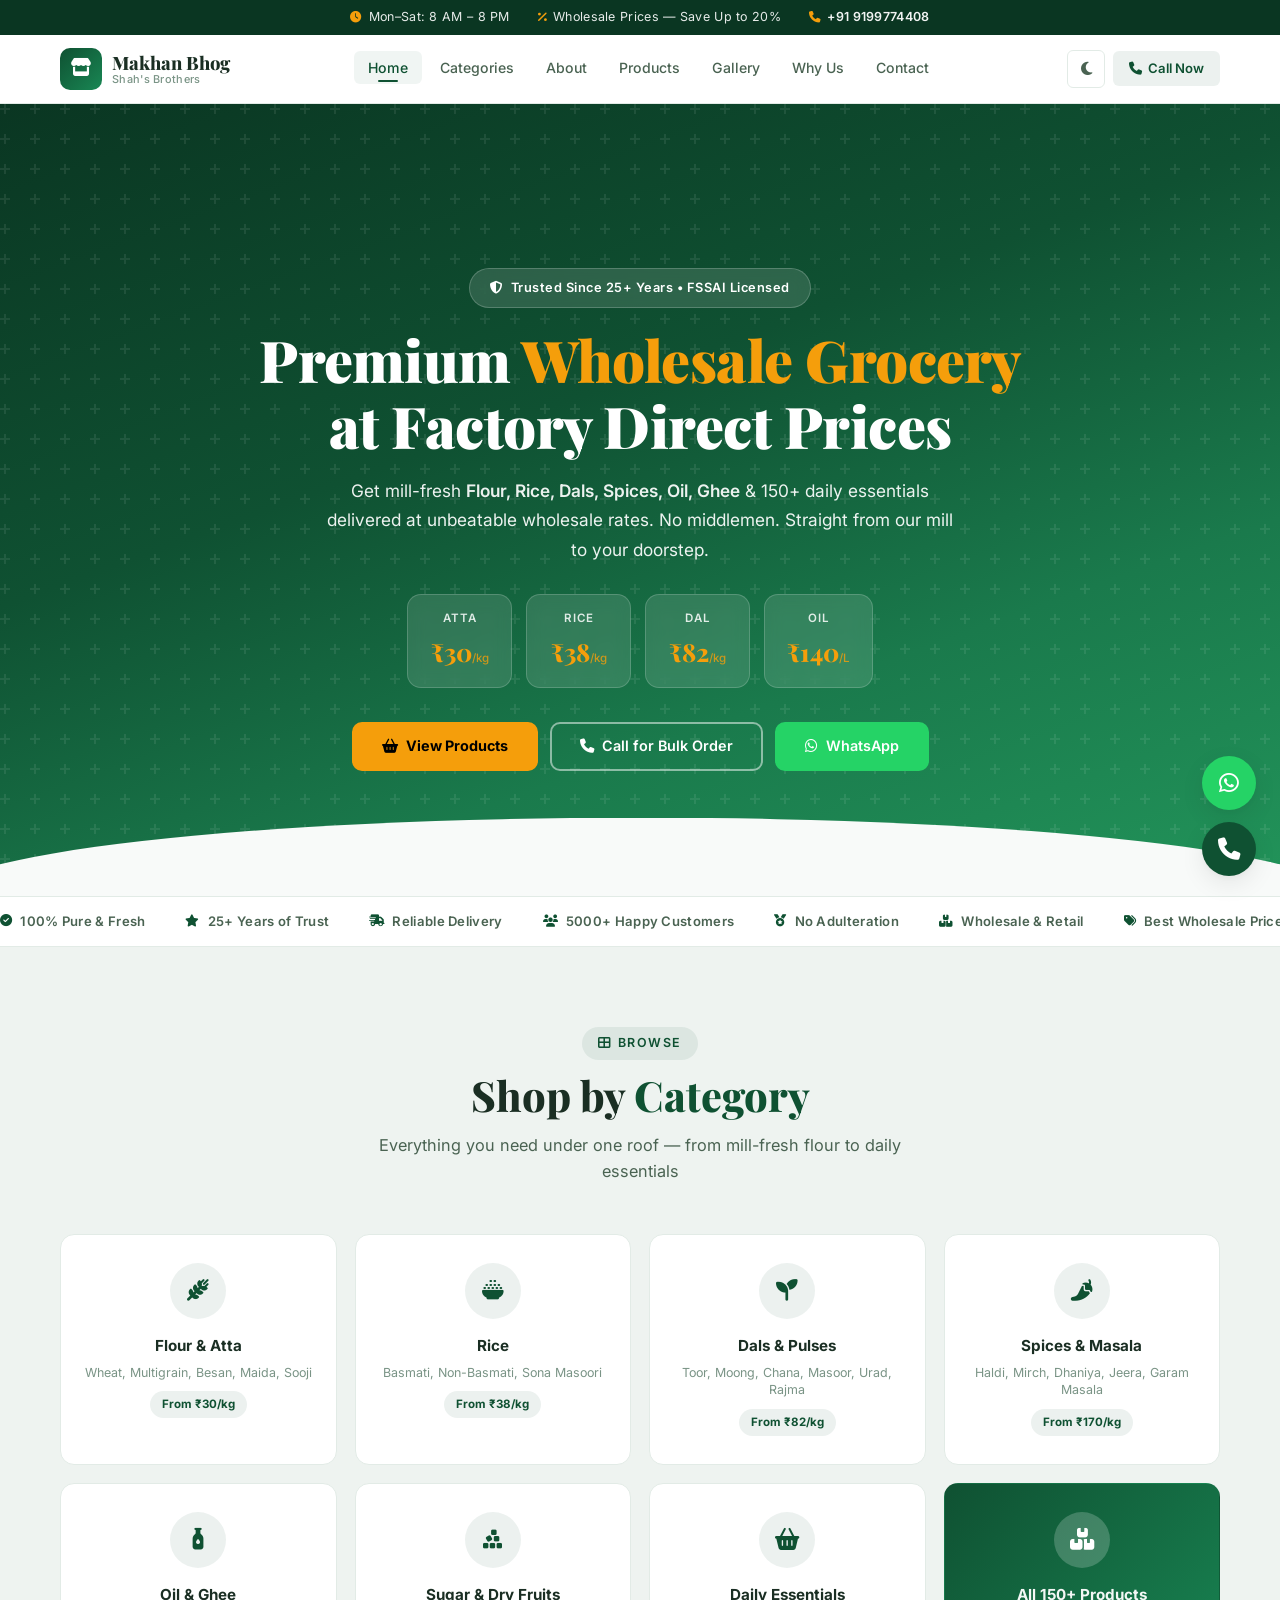
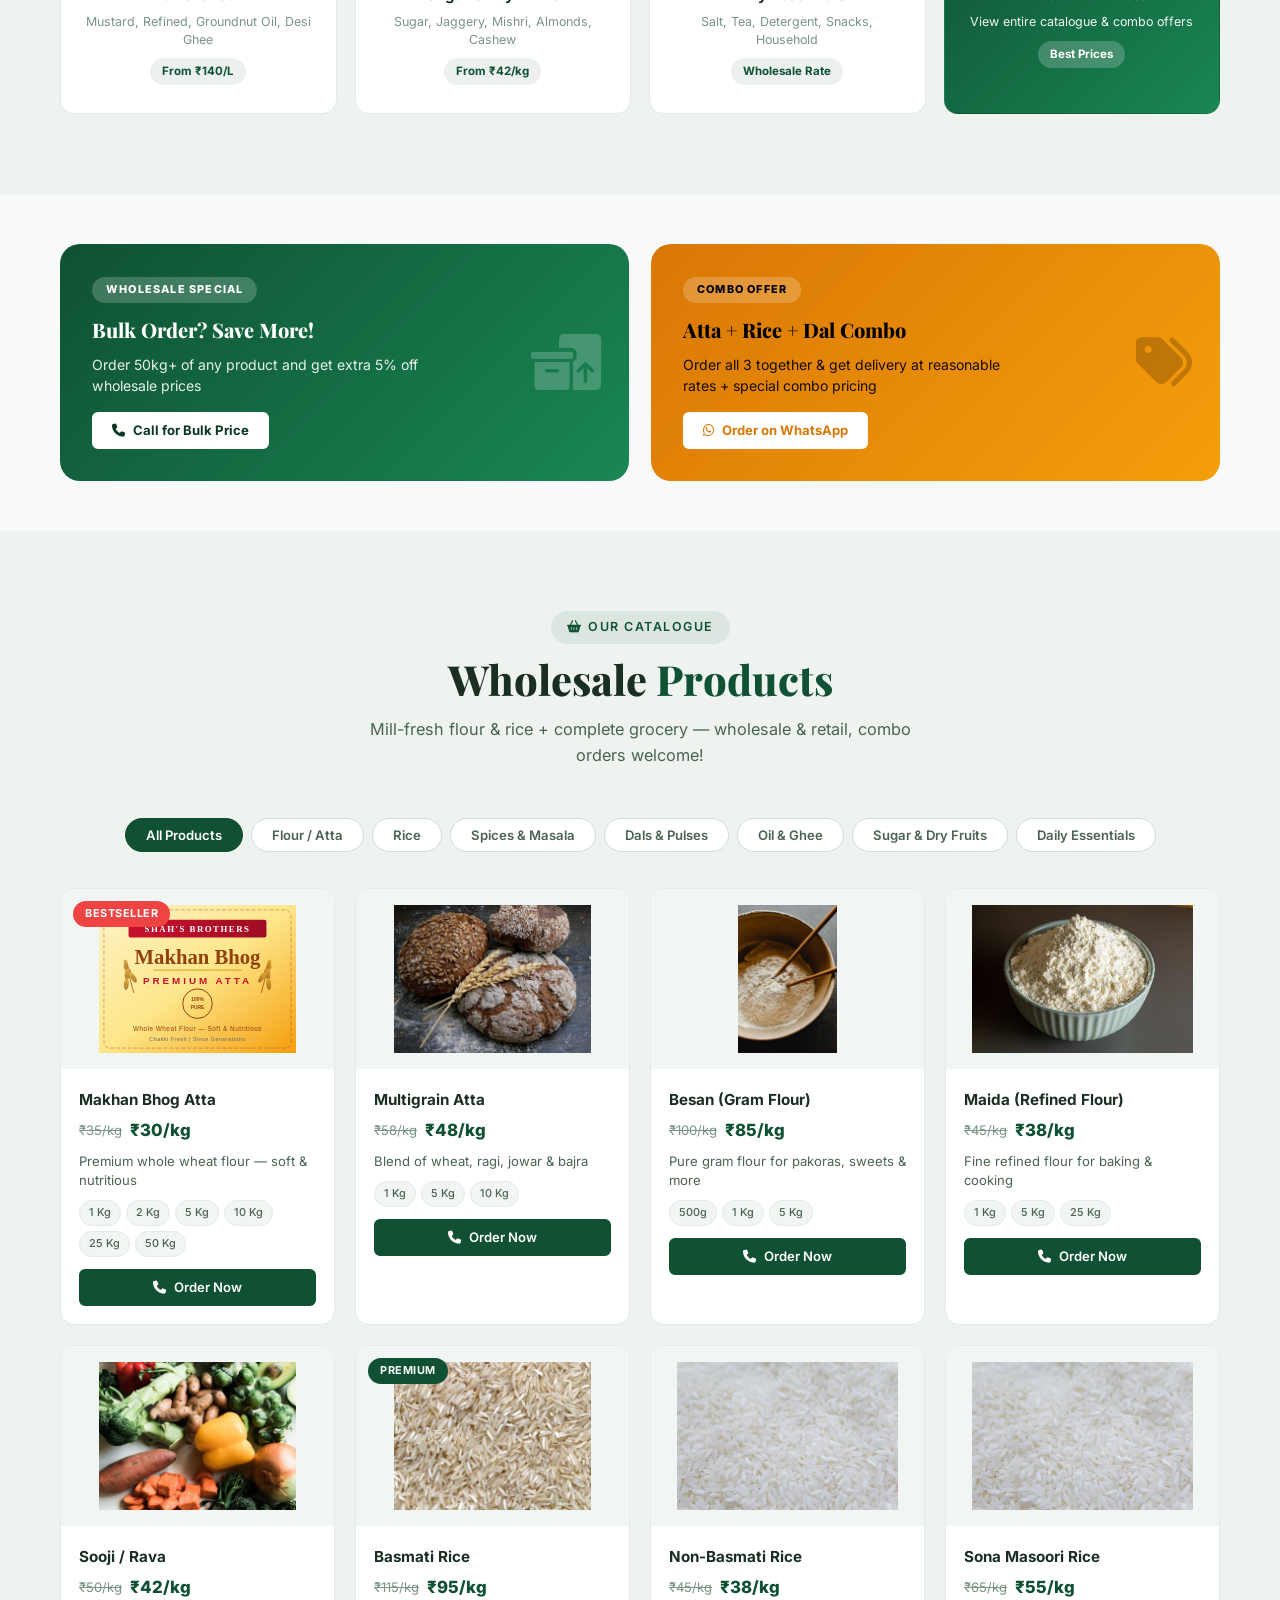
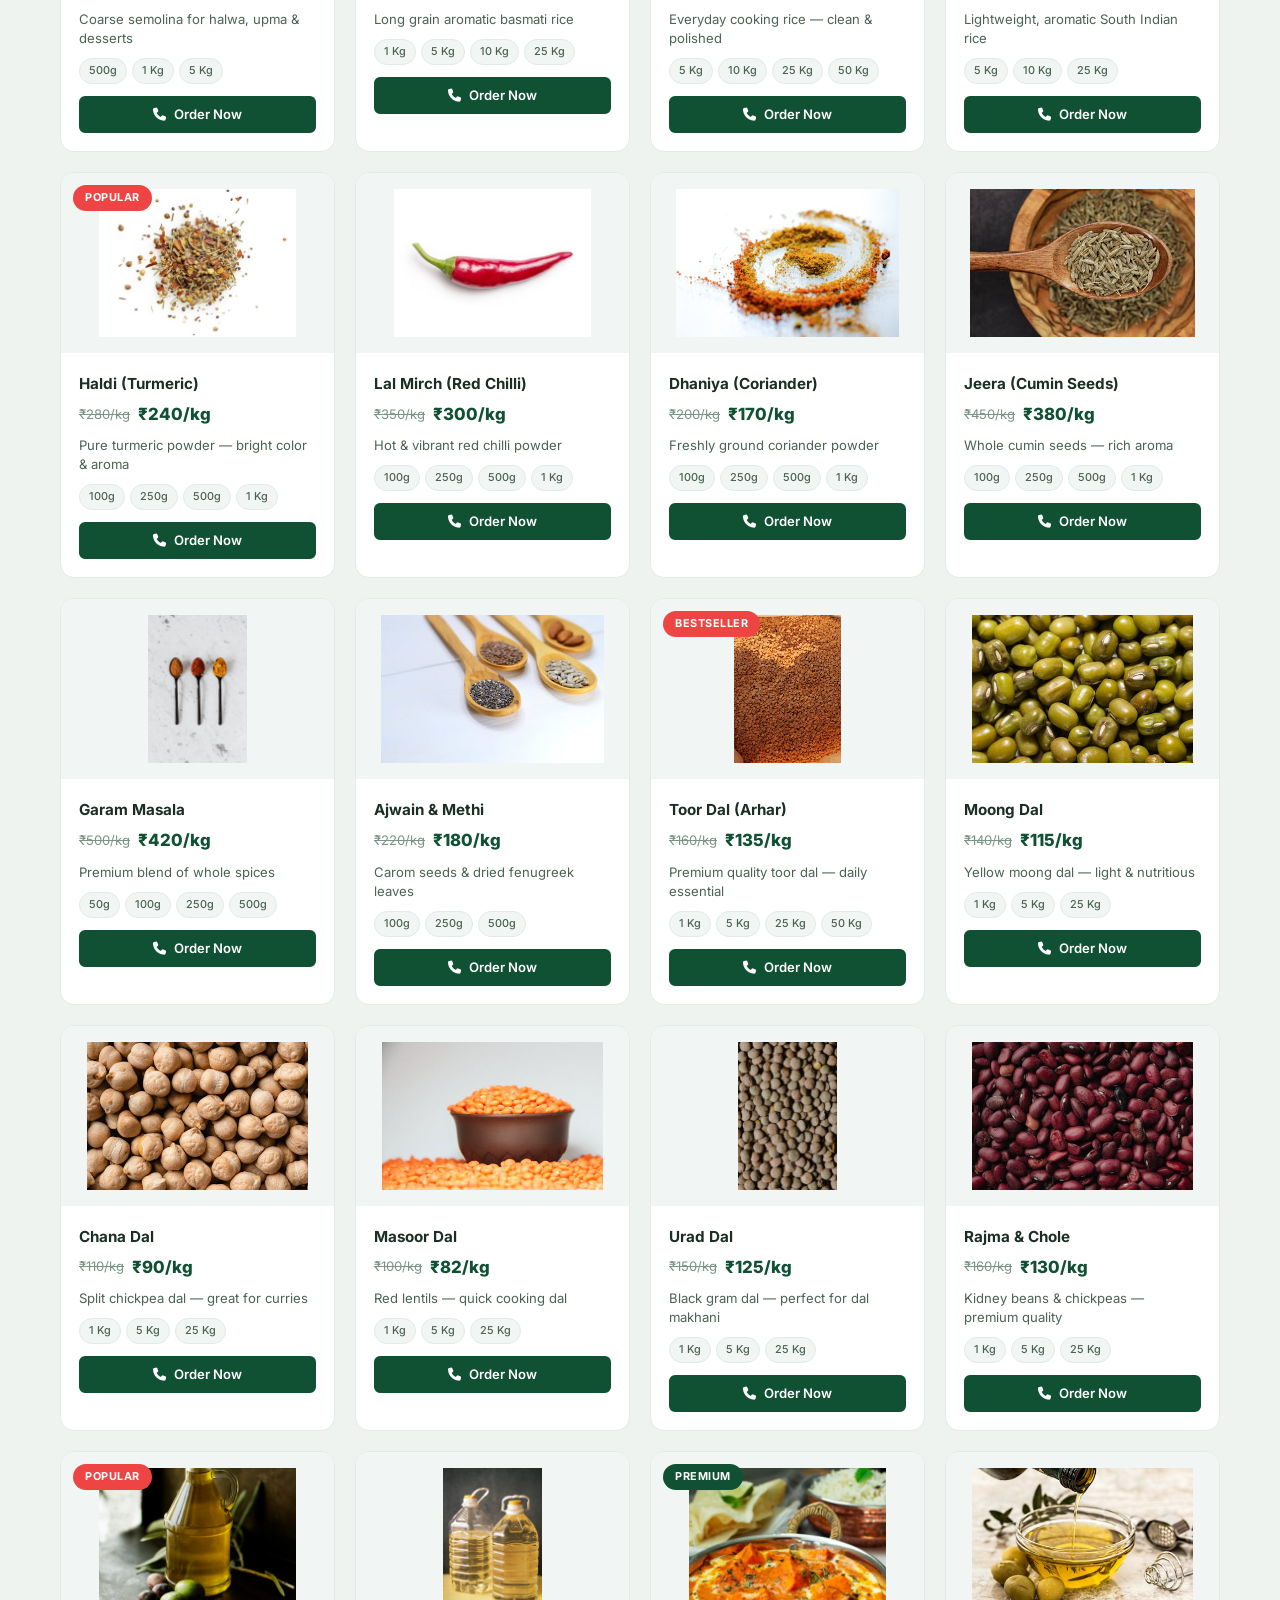
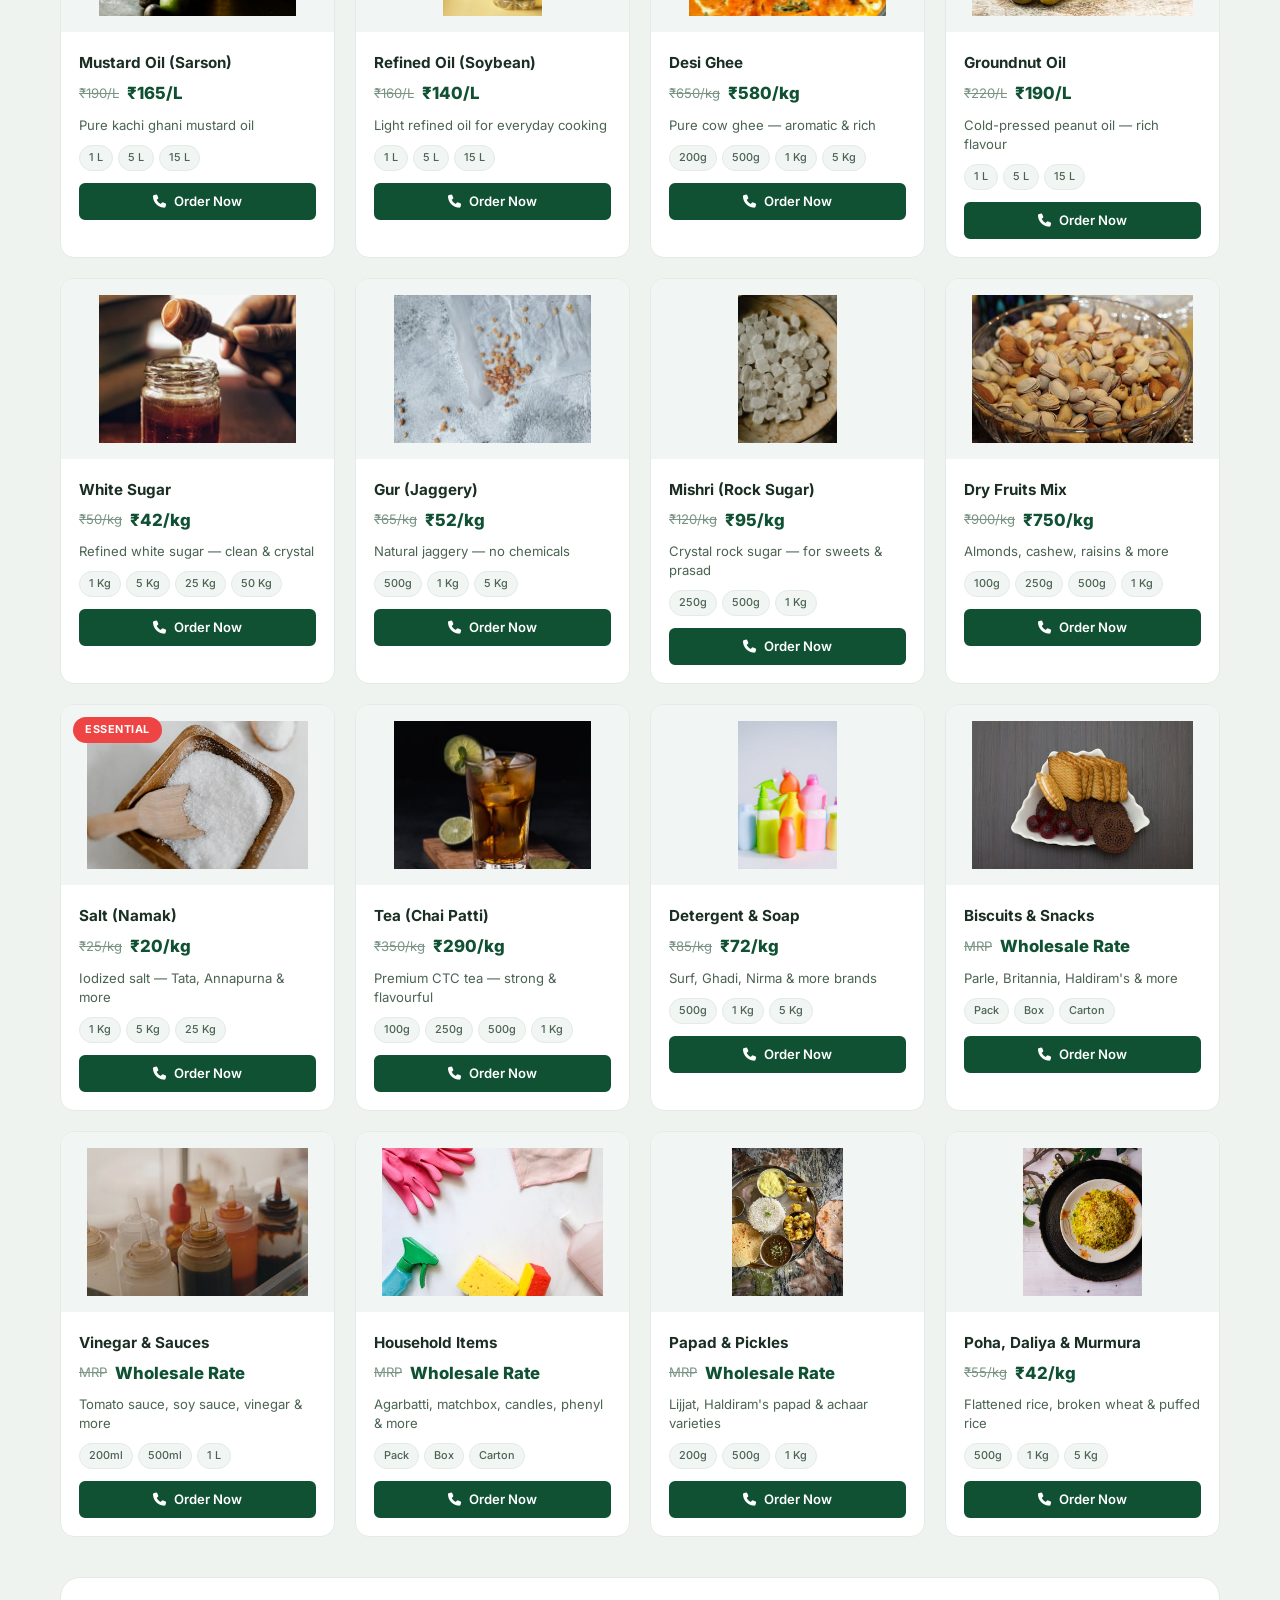
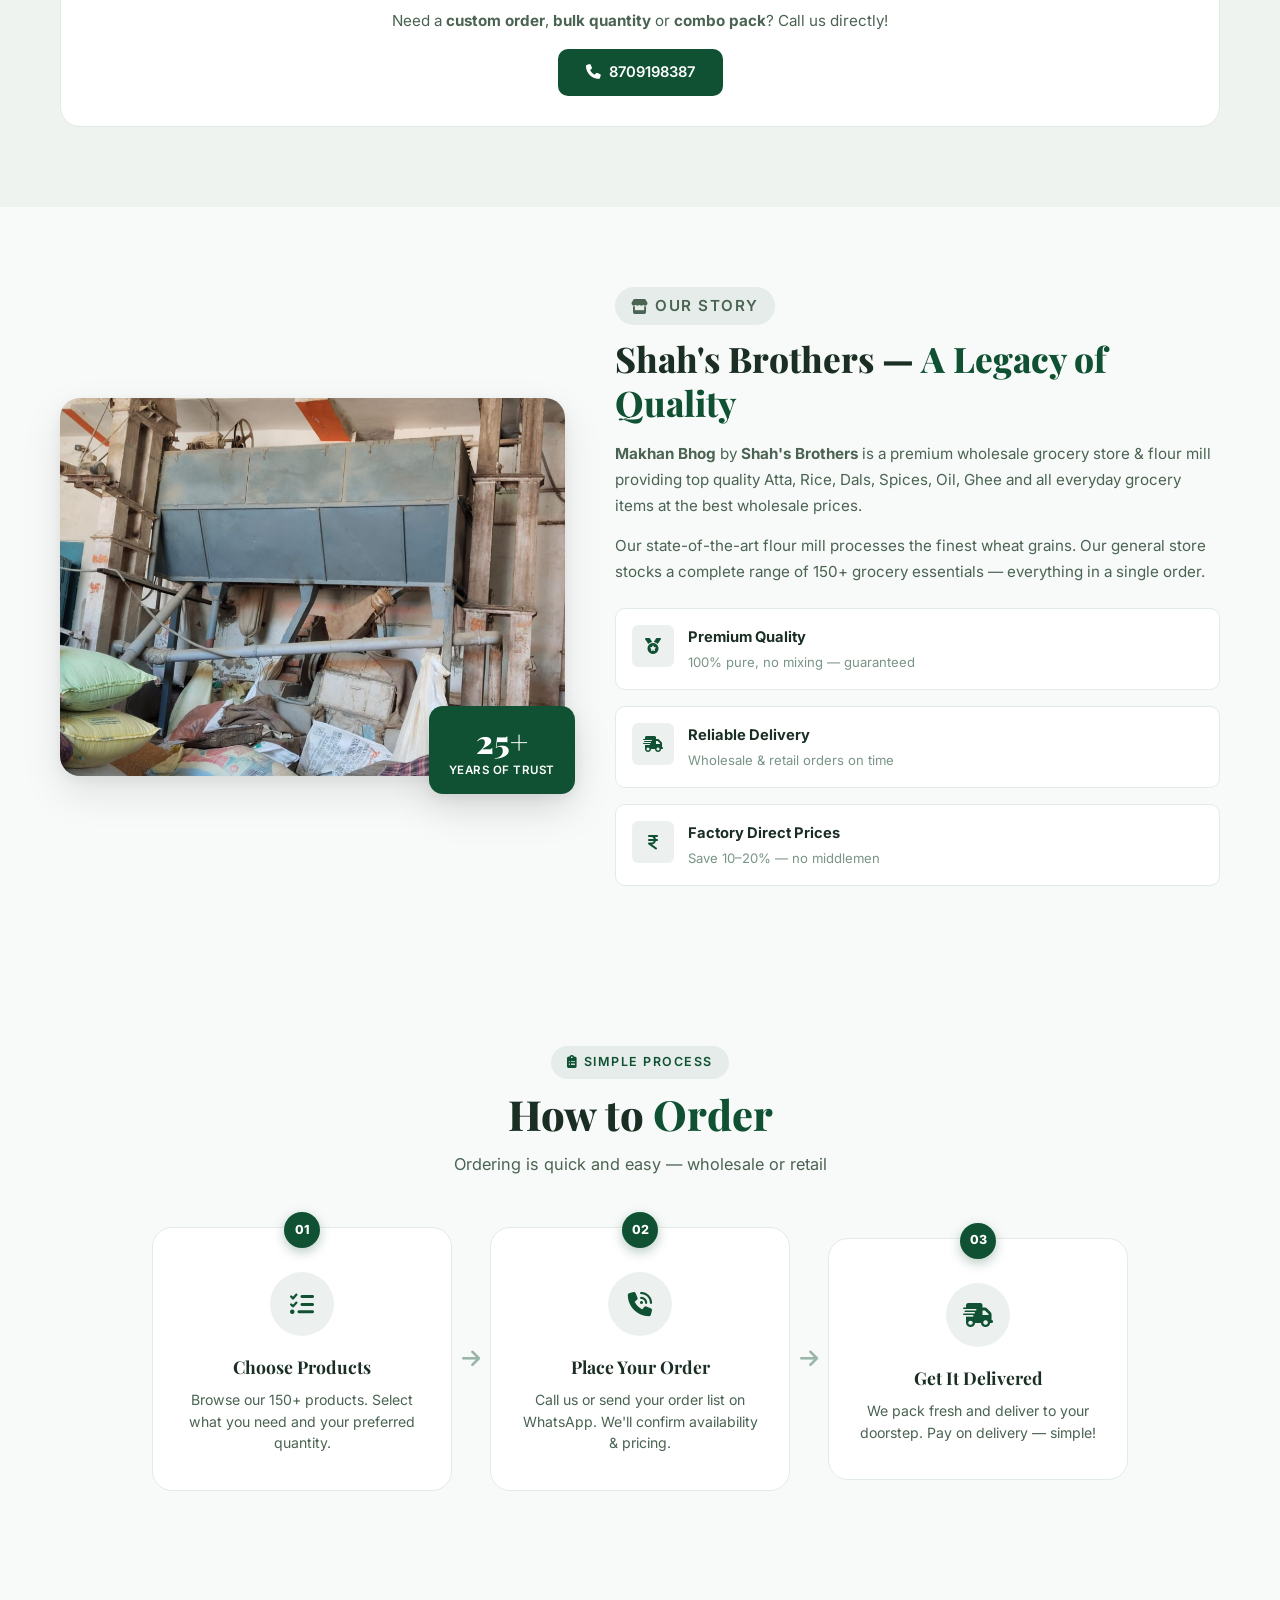
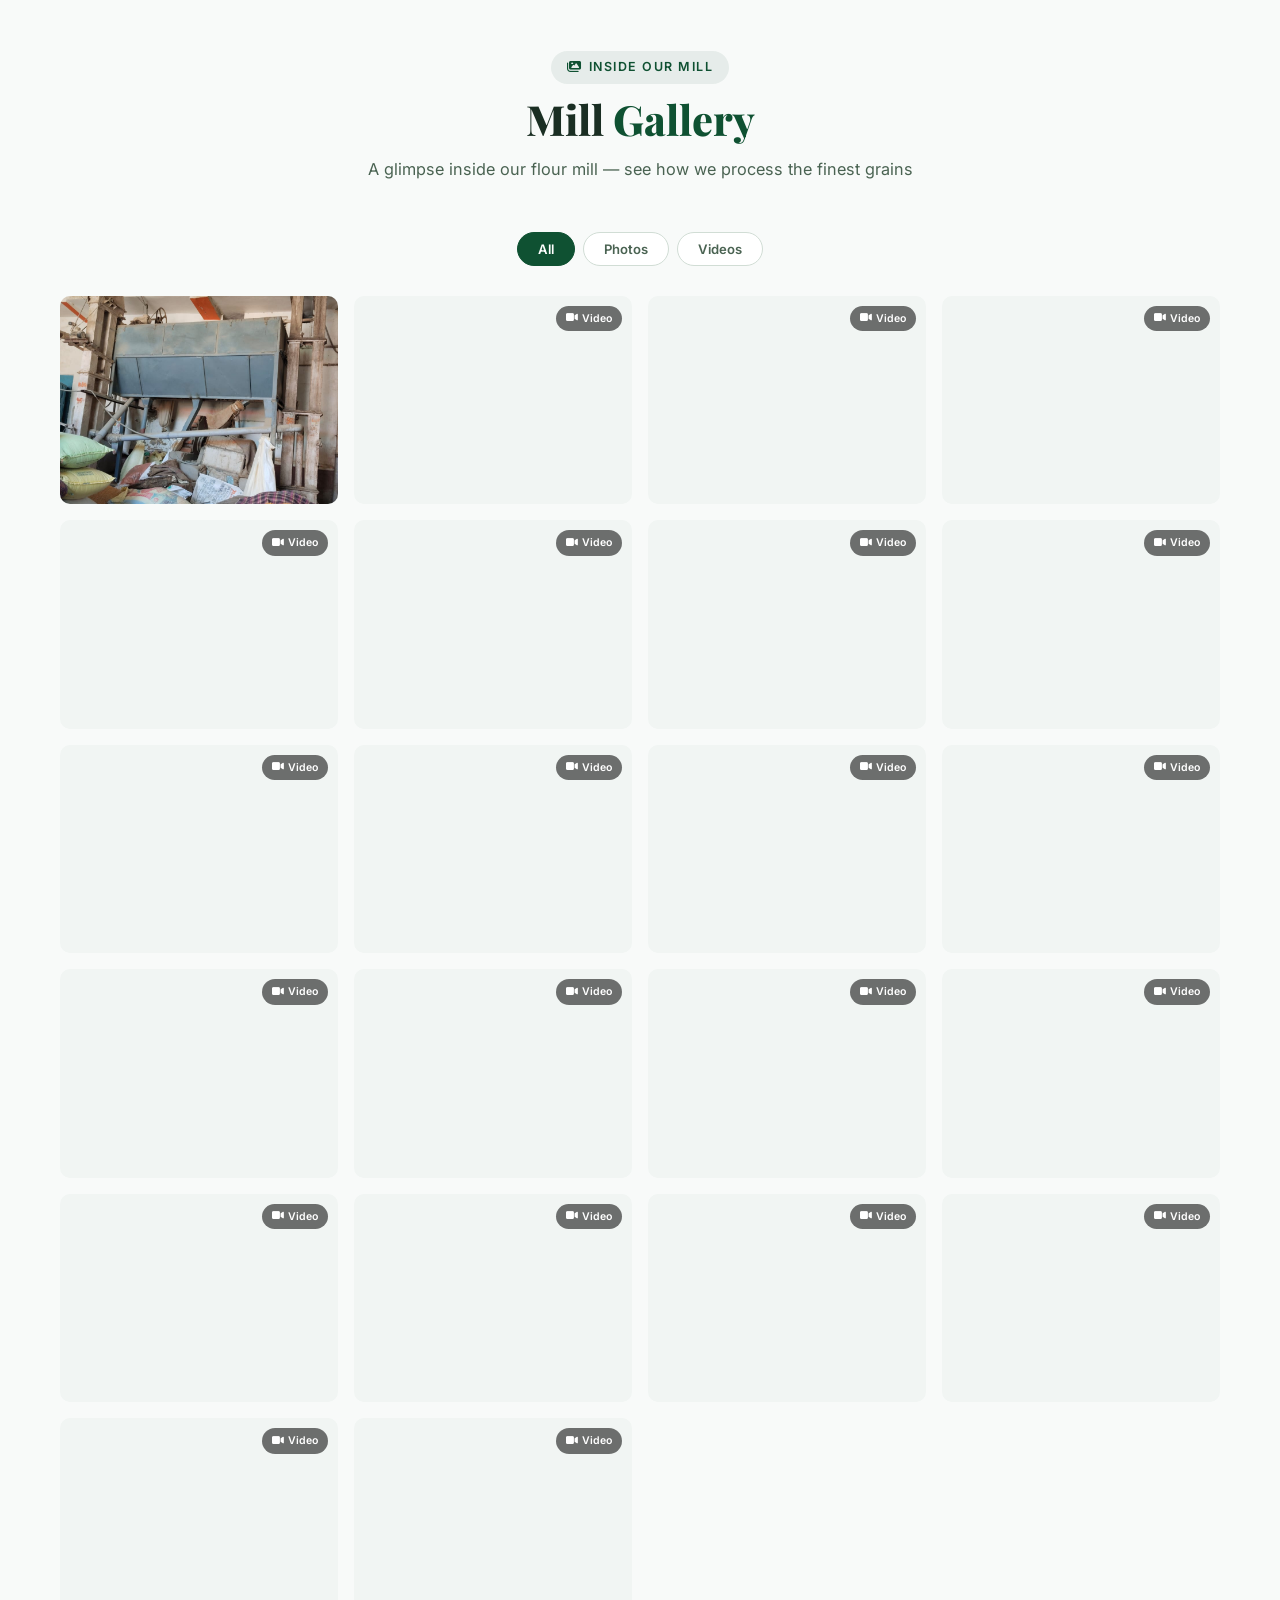
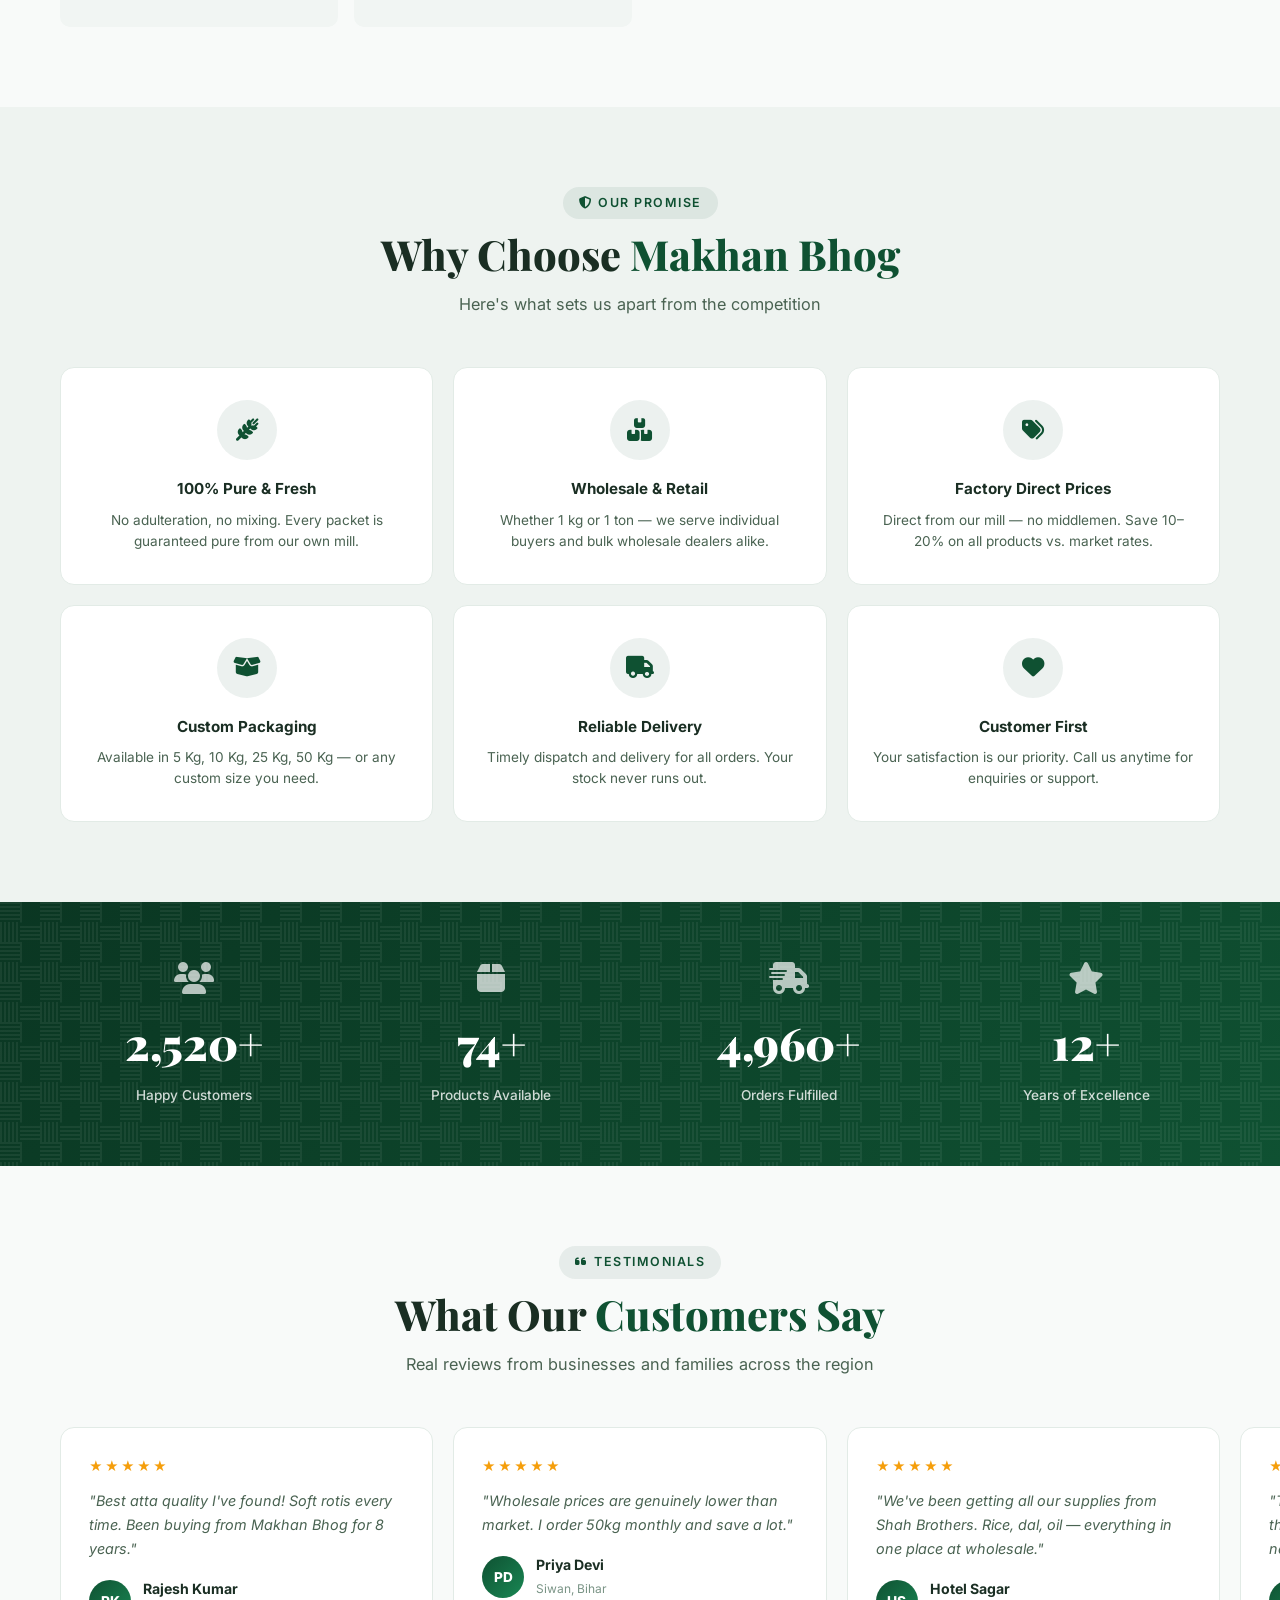
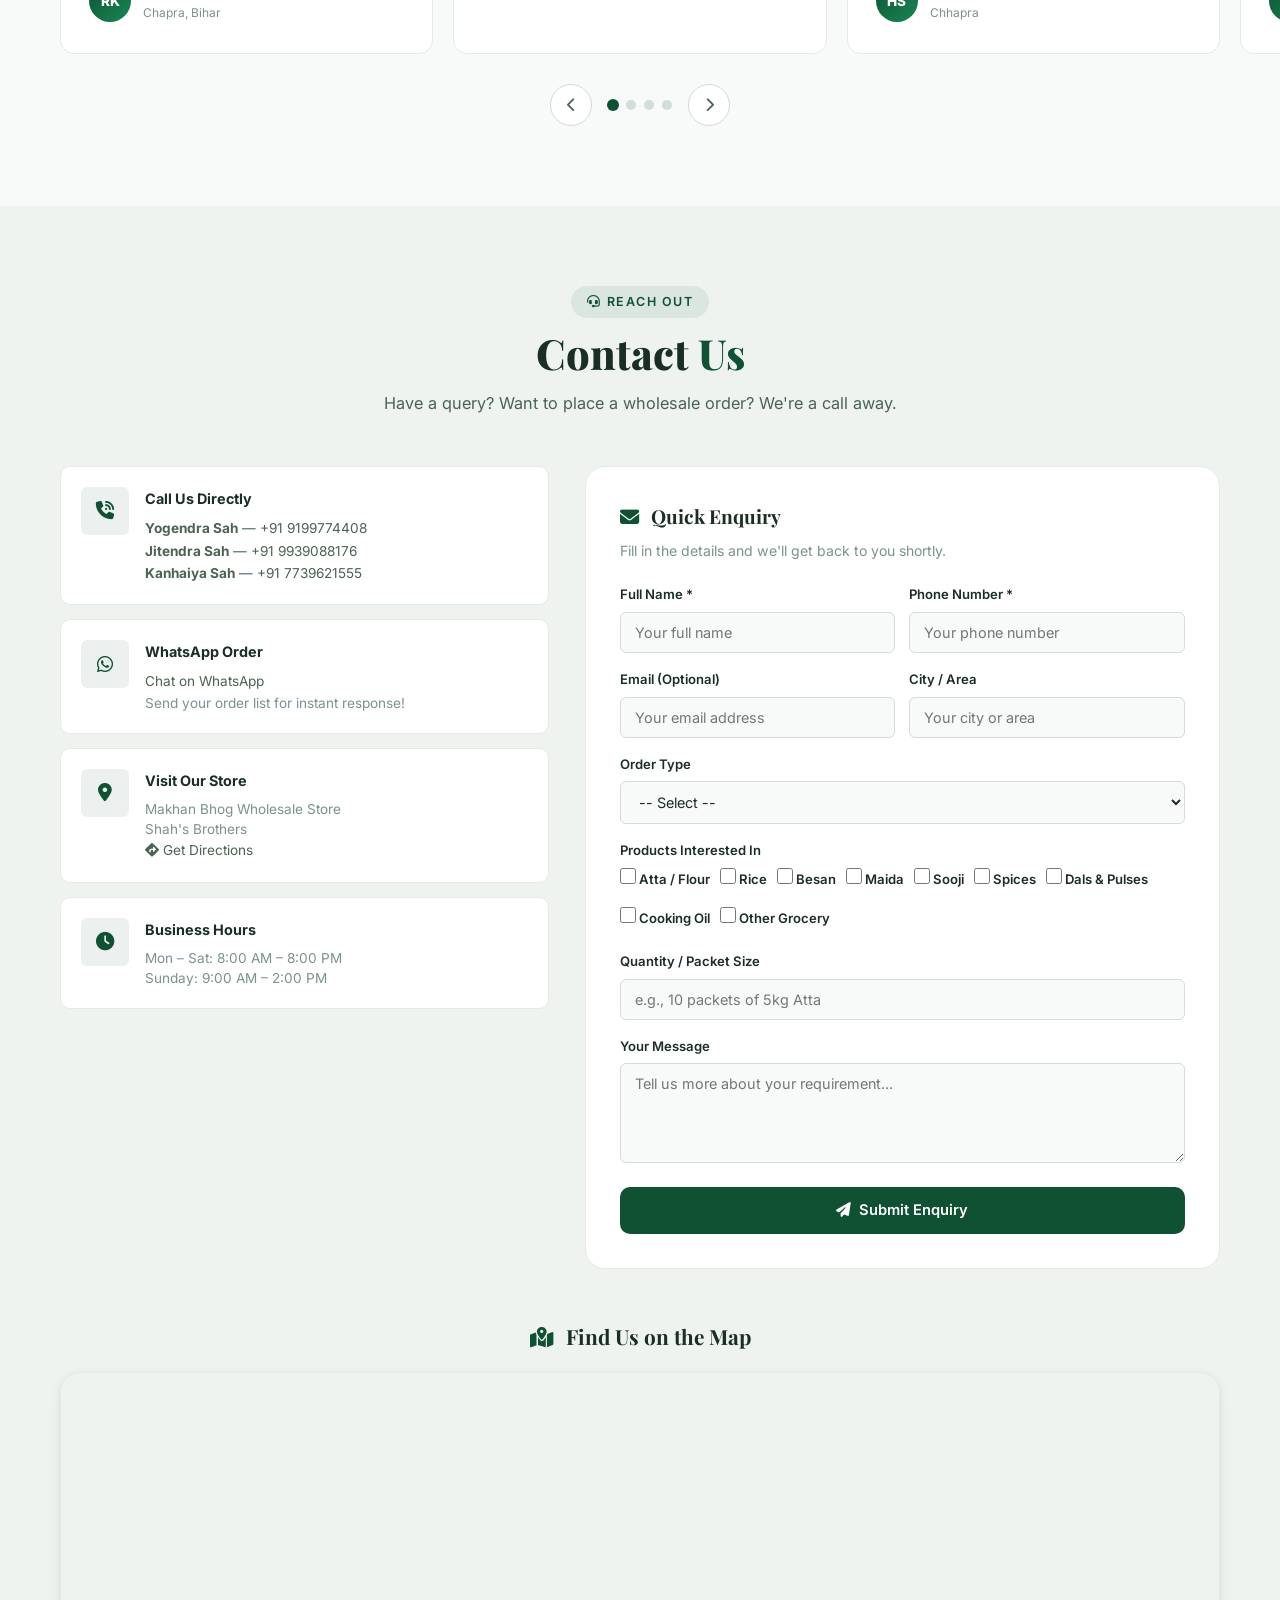
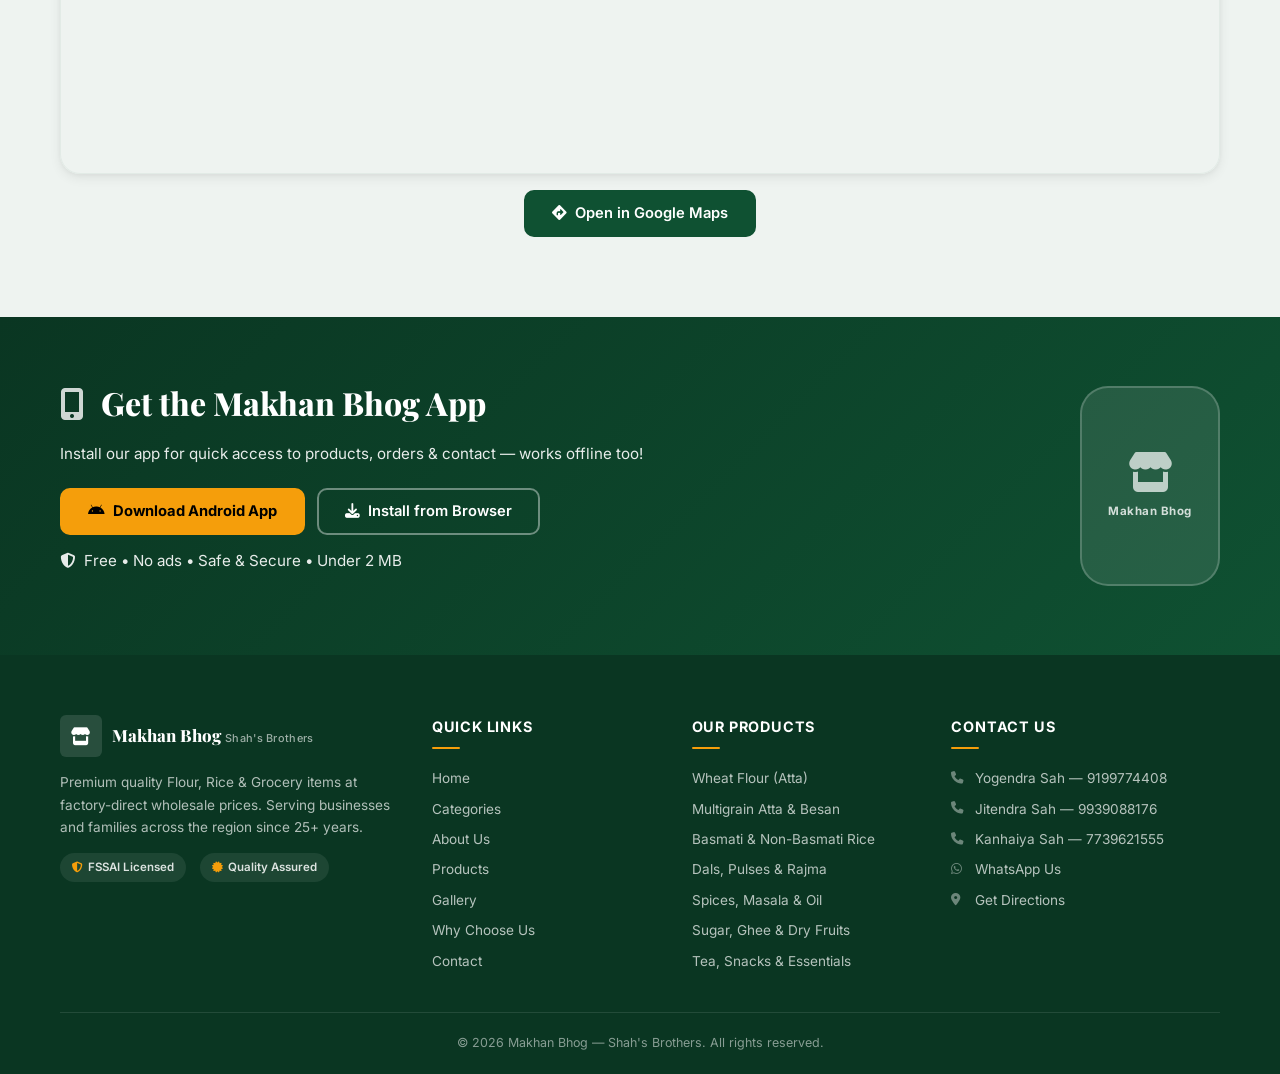
==== commit 3ea37ac0: "Update number section: show only 8709198387 and remove previous three numbers" ====
--- a/index.html
+++ b/index.html
@@ -879,9 +879,7 @@
       <div class="products-cta">
         <p>Need a <strong>custom order</strong>, <strong>bulk quantity</strong> or <strong>combo pack</strong>? Call us directly!</p>
         <div class="cta-numbers">
-          <a href="tel:+919199774408" class="btn btn-primary"><i class="fas fa-phone"></i> 9199774408</a>
-          <a href="tel:+919939088176" class="btn btn-primary"><i class="fas fa-phone"></i> 9939088176</a>
-          <a href="tel:+917739621555" class="btn btn-primary"><i class="fas fa-phone"></i> 7739621555</a>
+          <a href="tel:+918709198387" class="btn btn-primary"><i class="fas fa-phone"></i> 8709198387</a>
         </div>
       </div>
     </div>
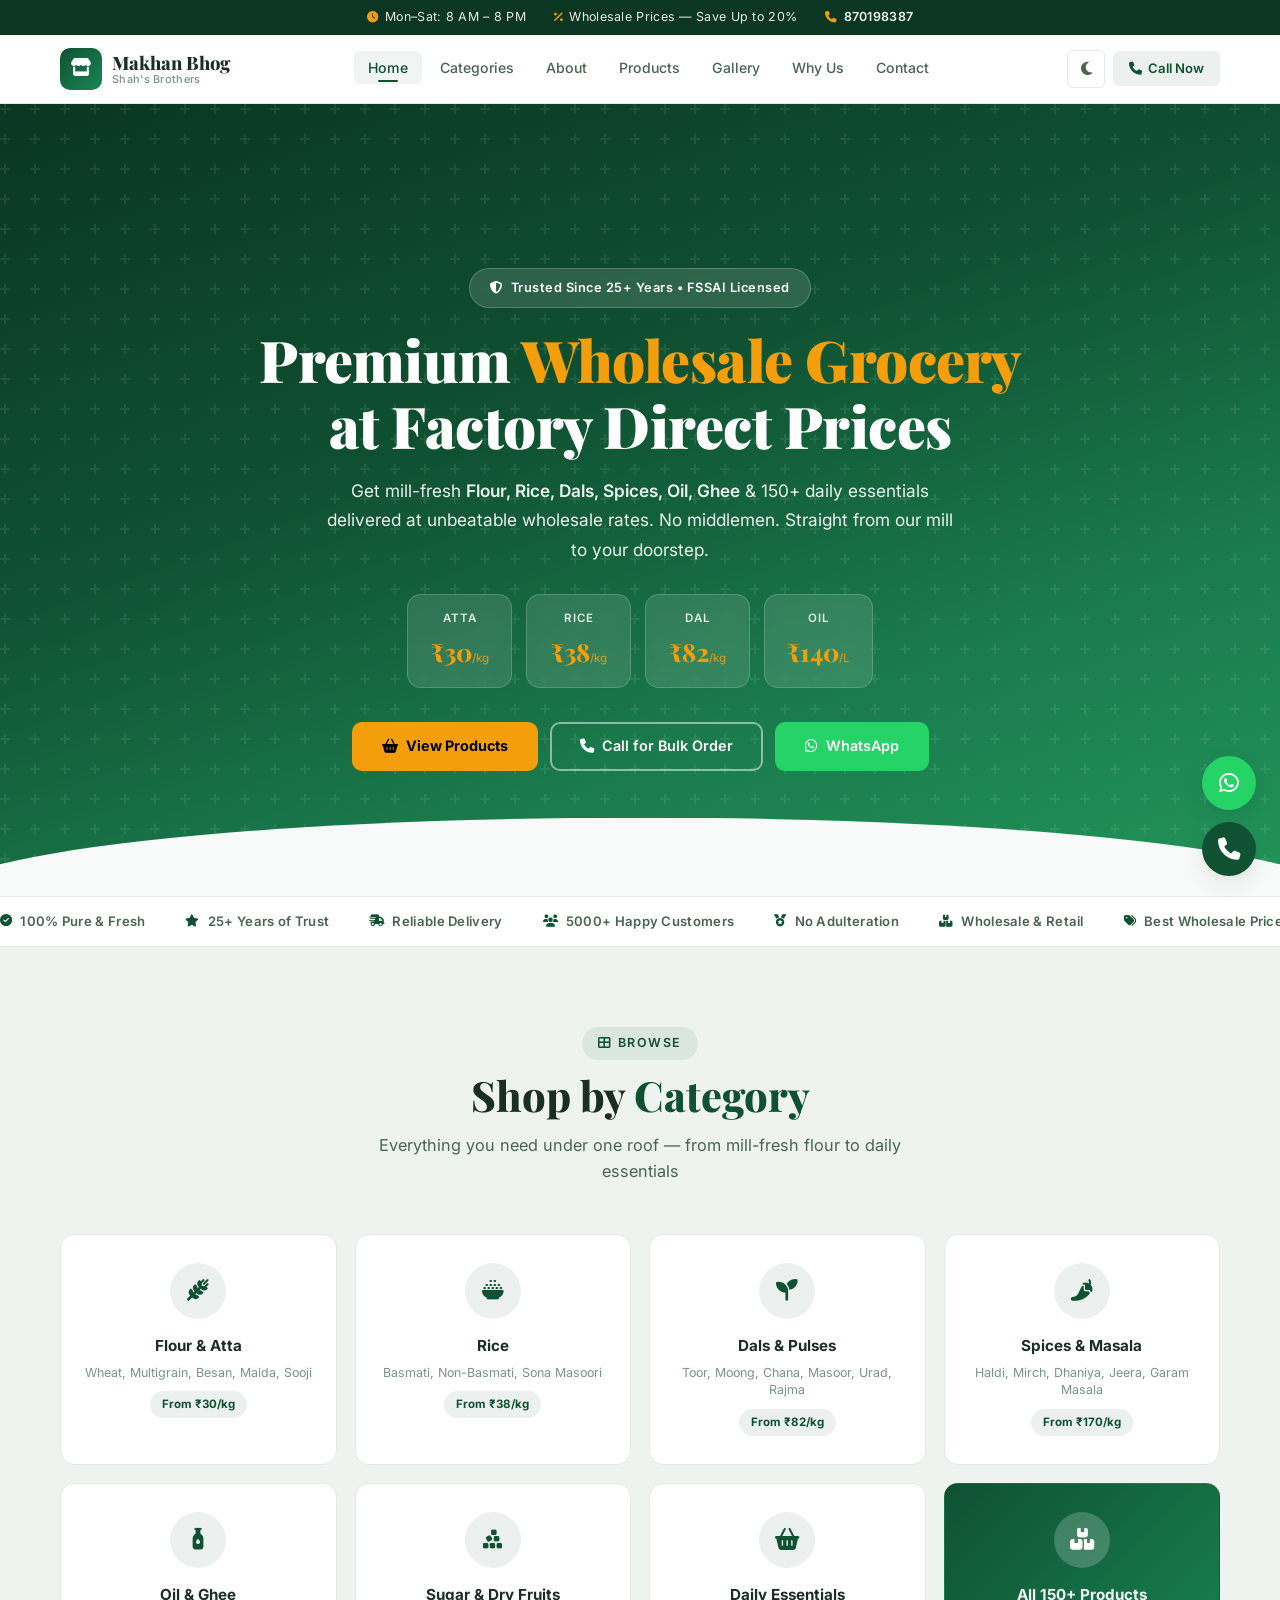
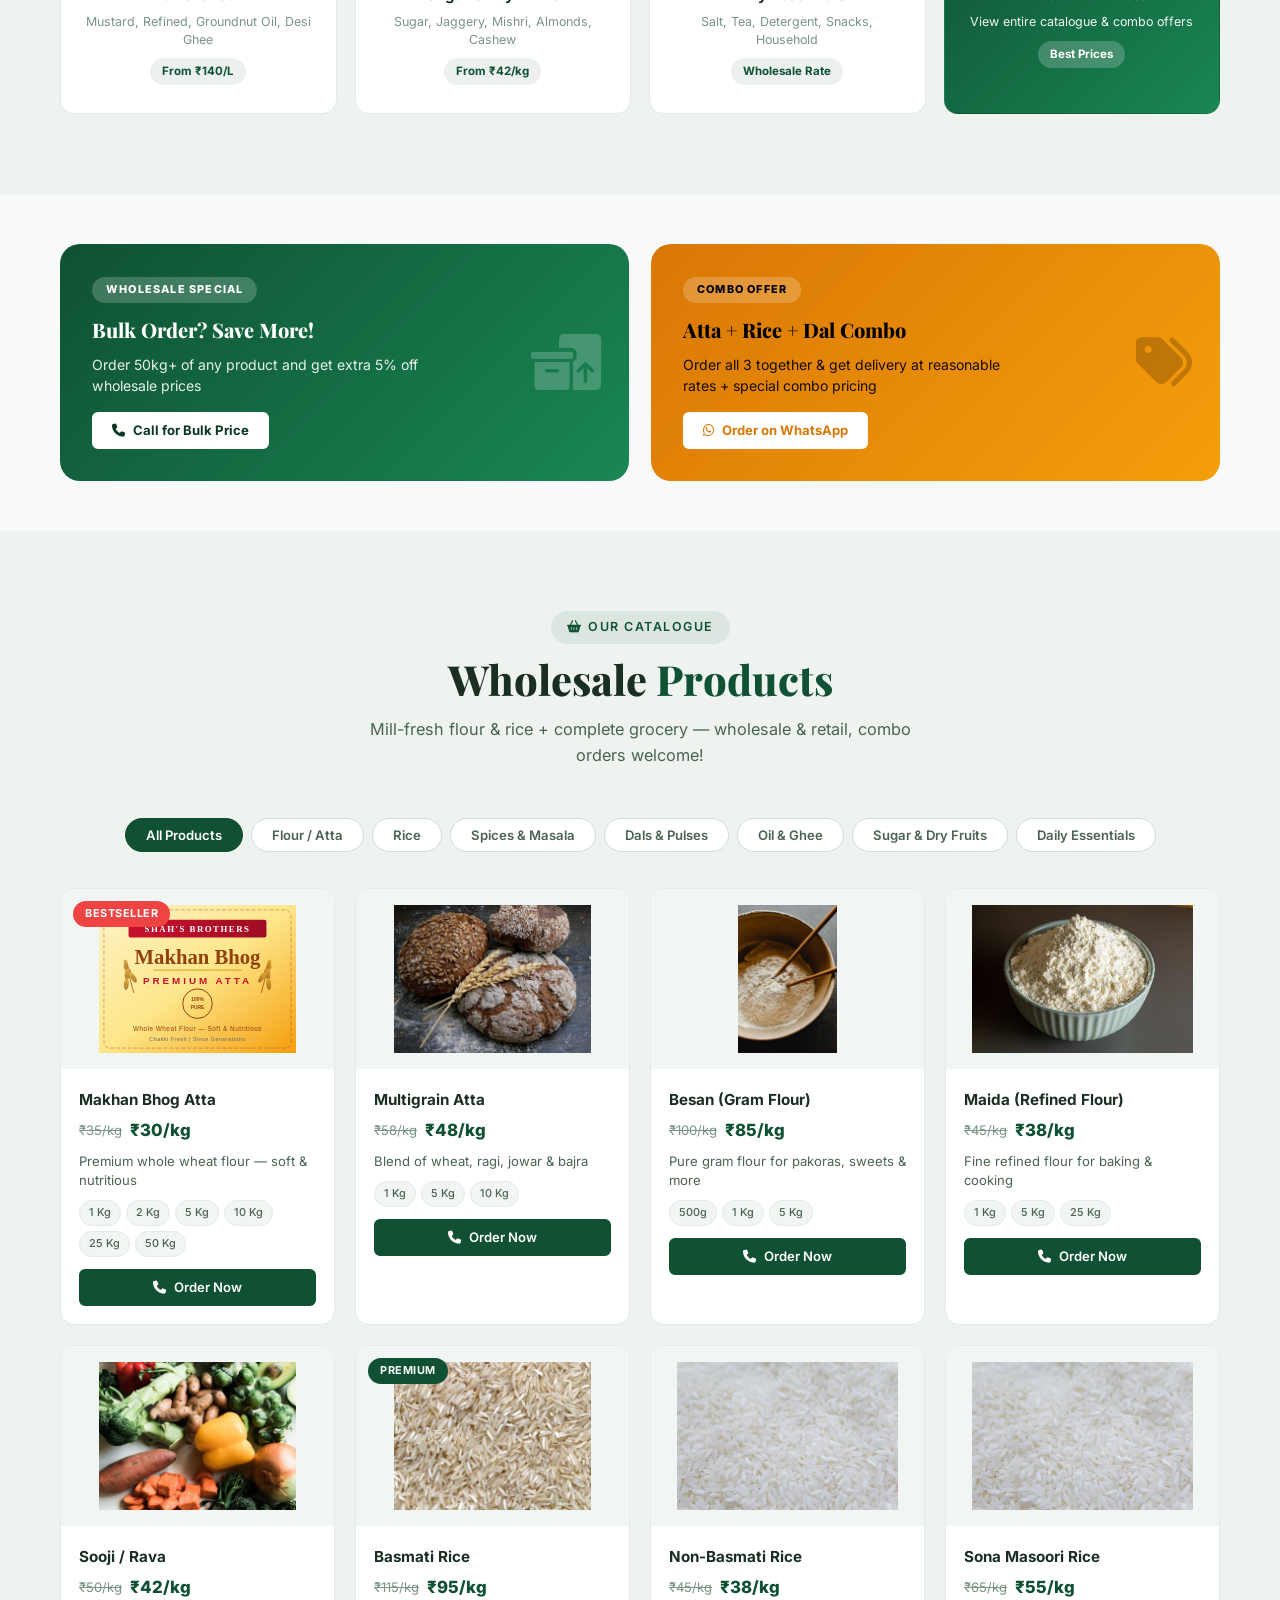
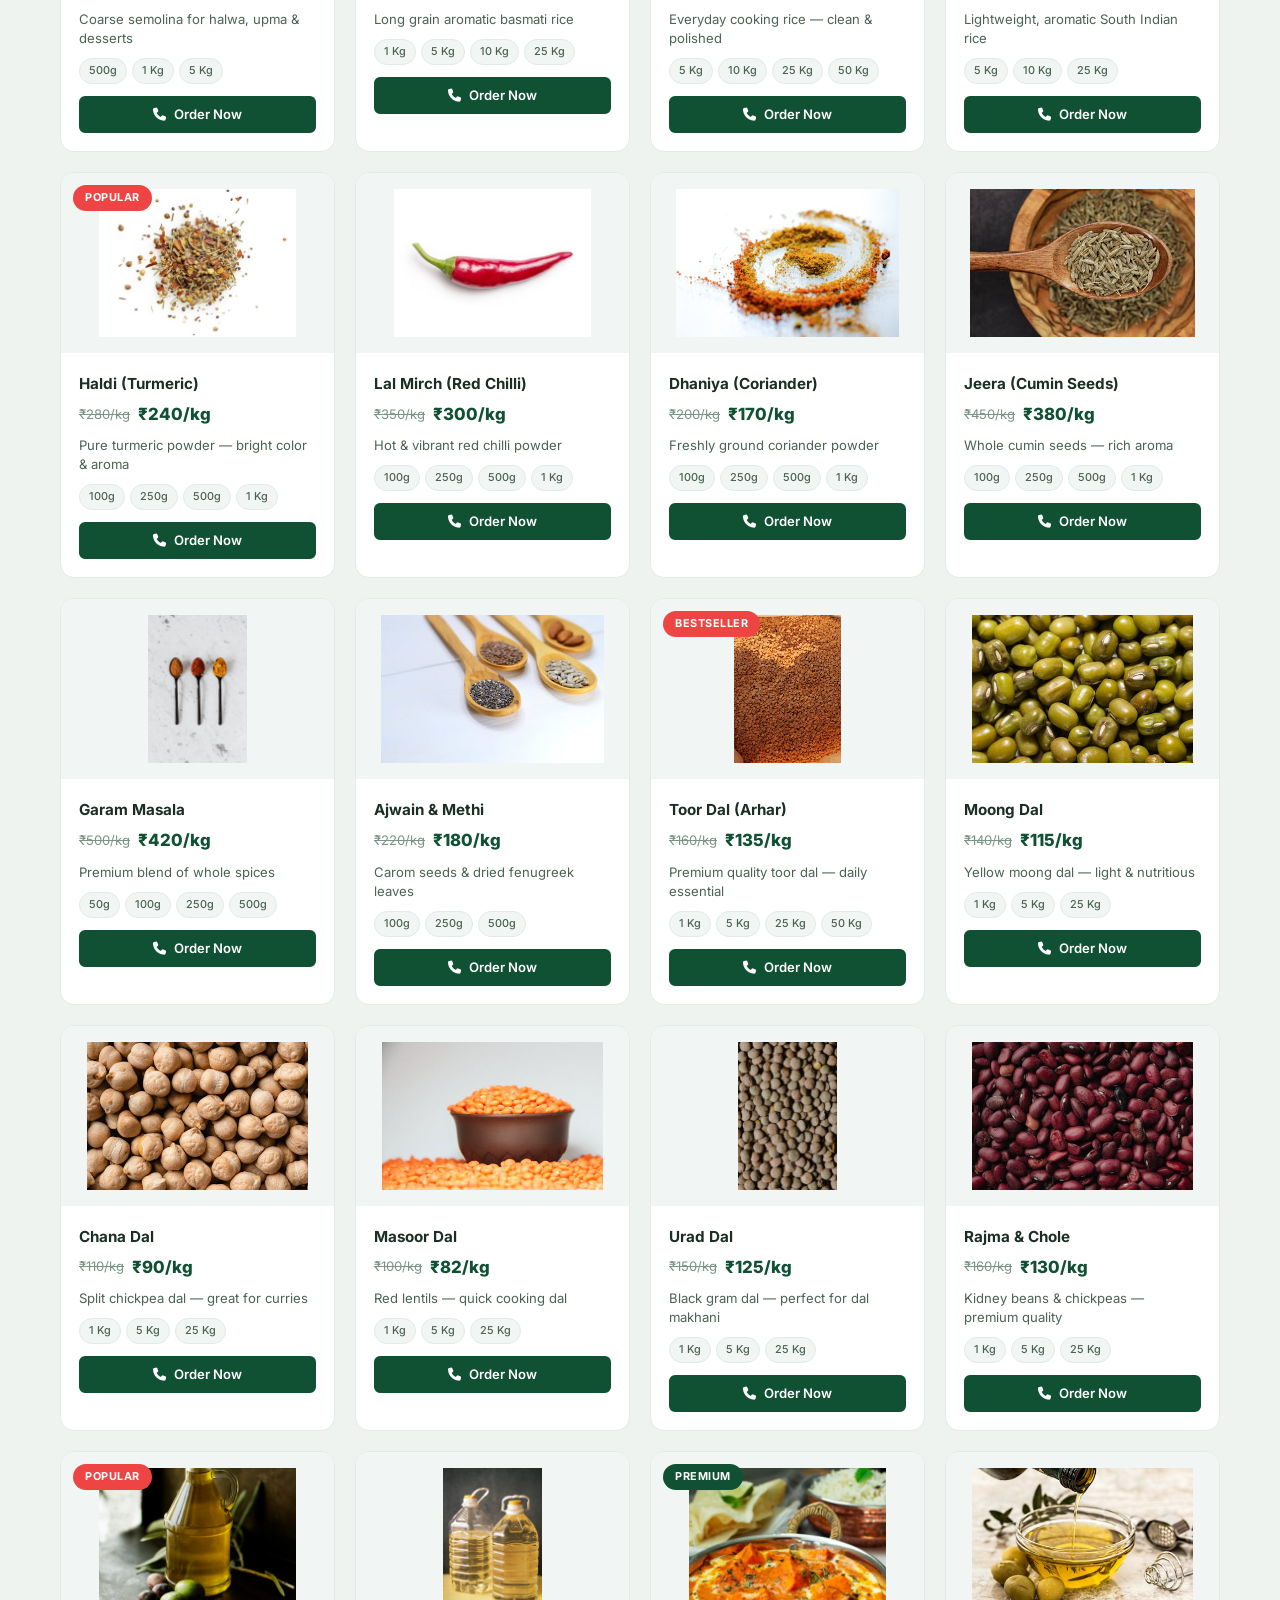
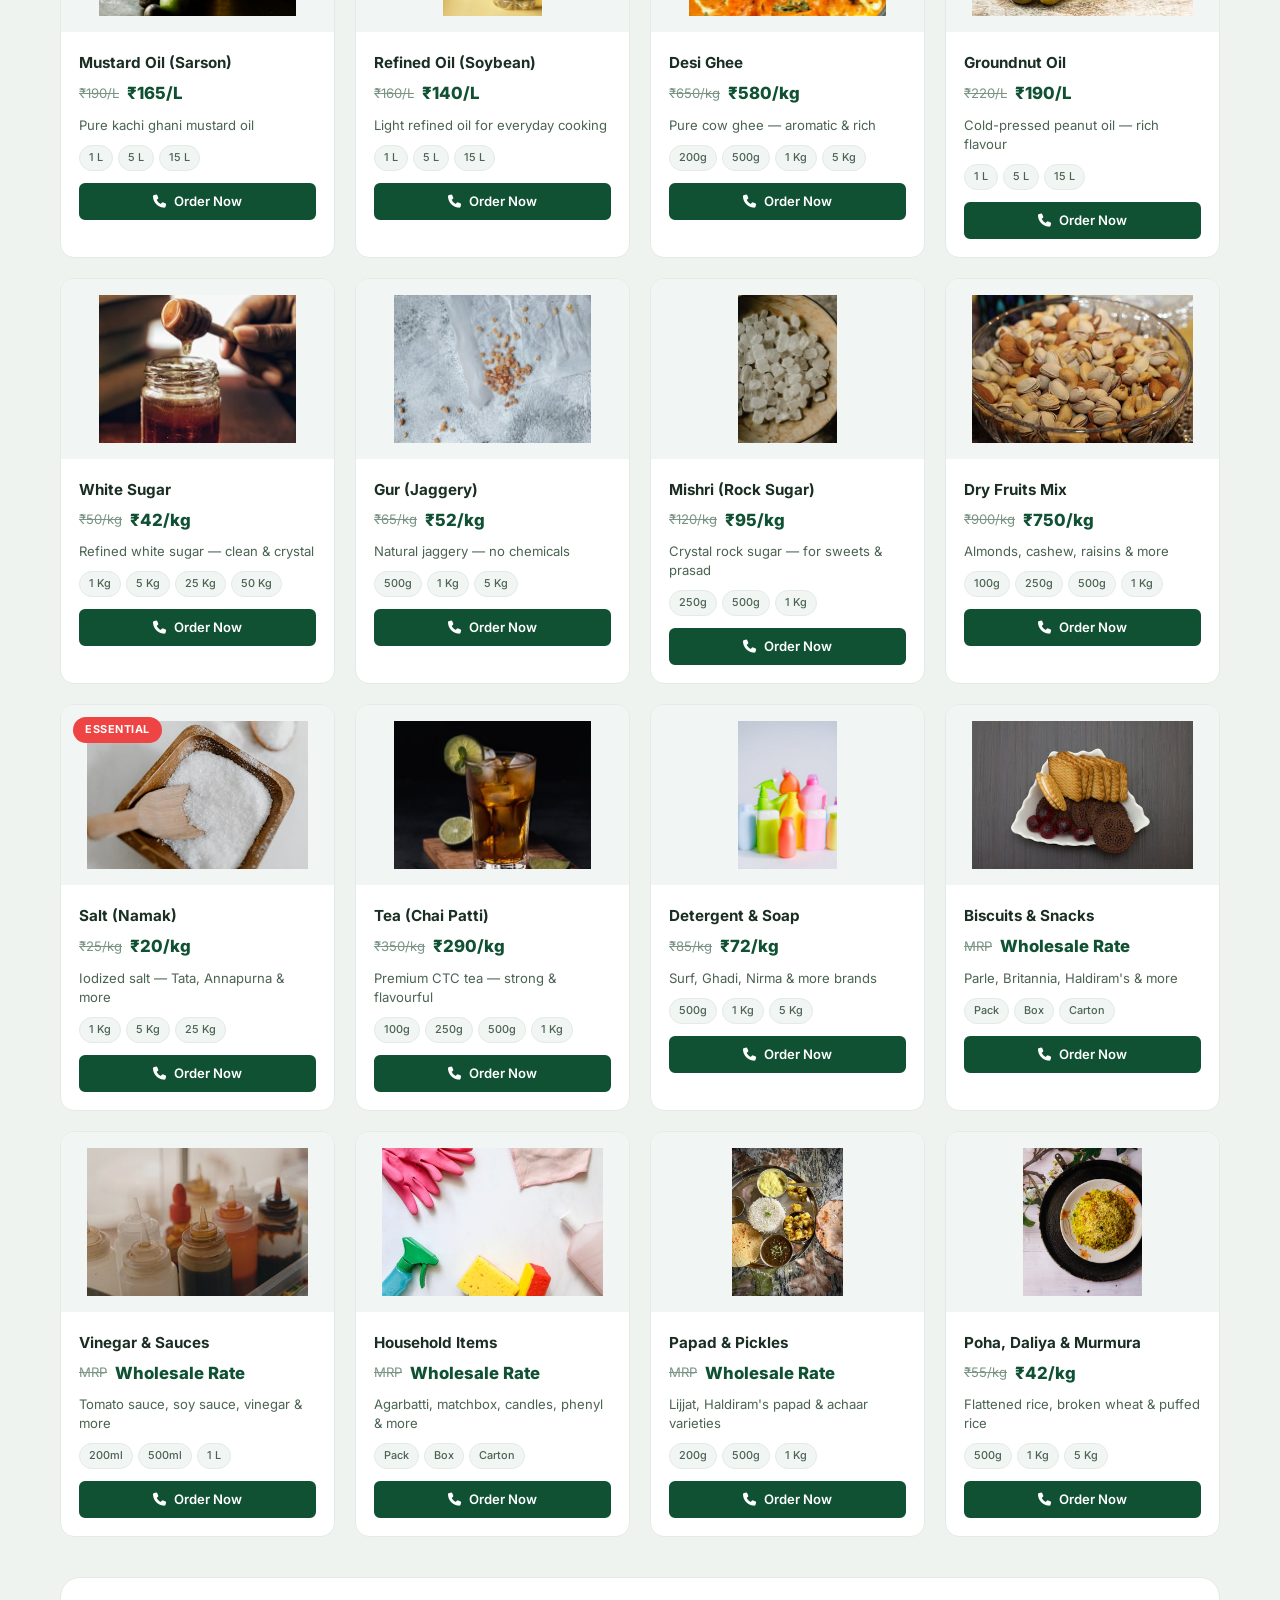
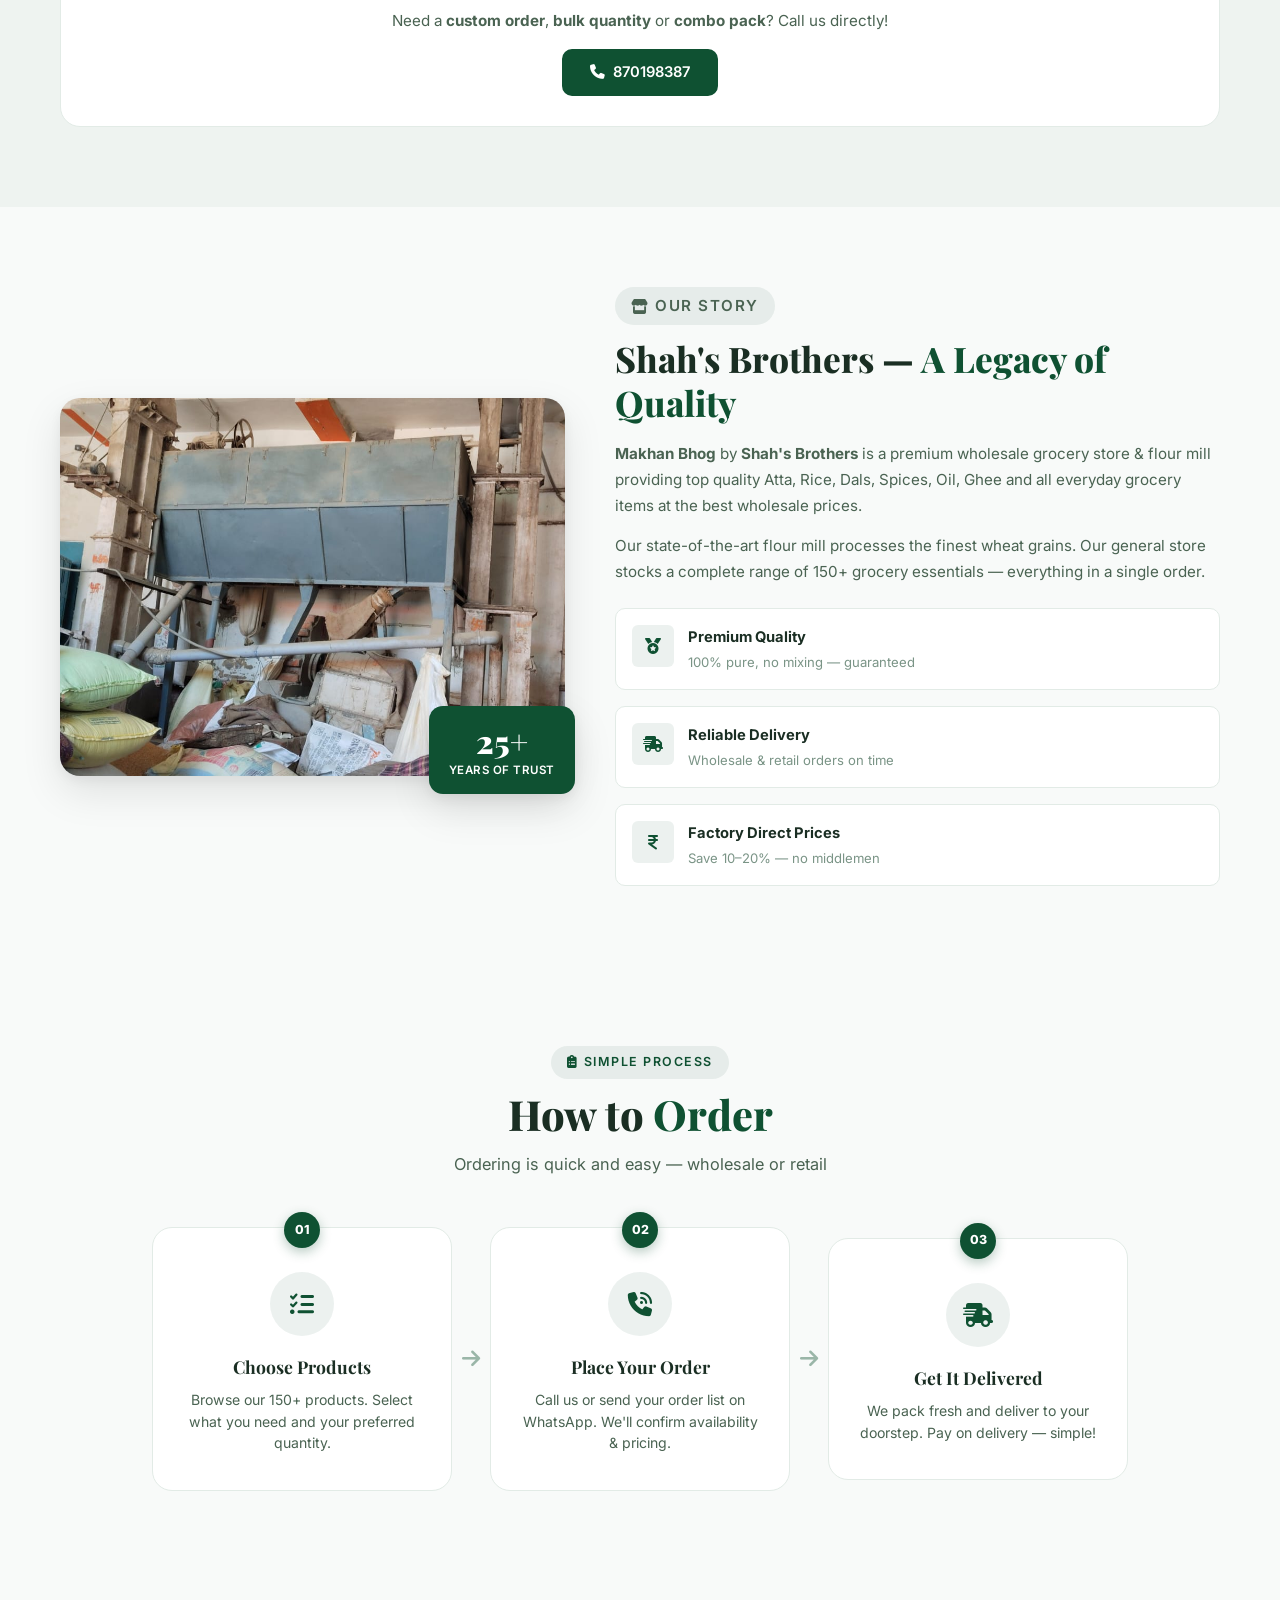
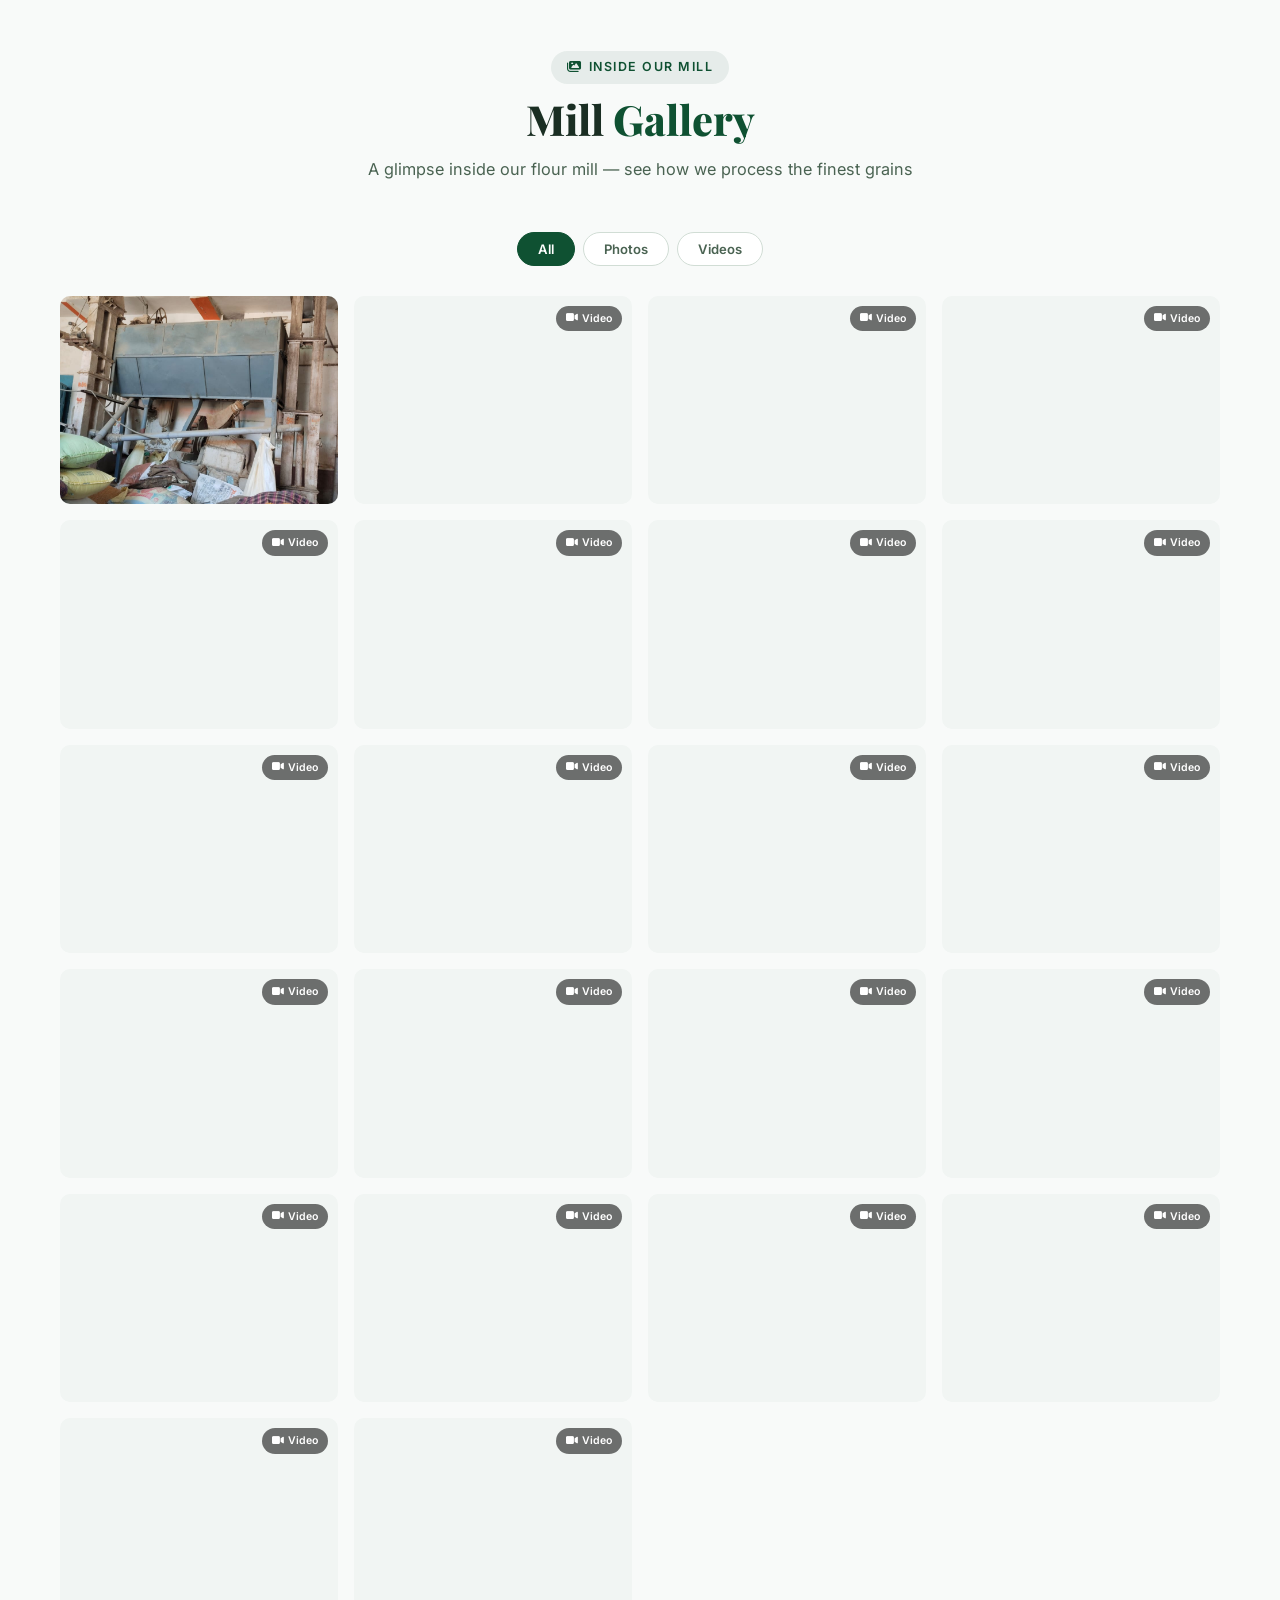
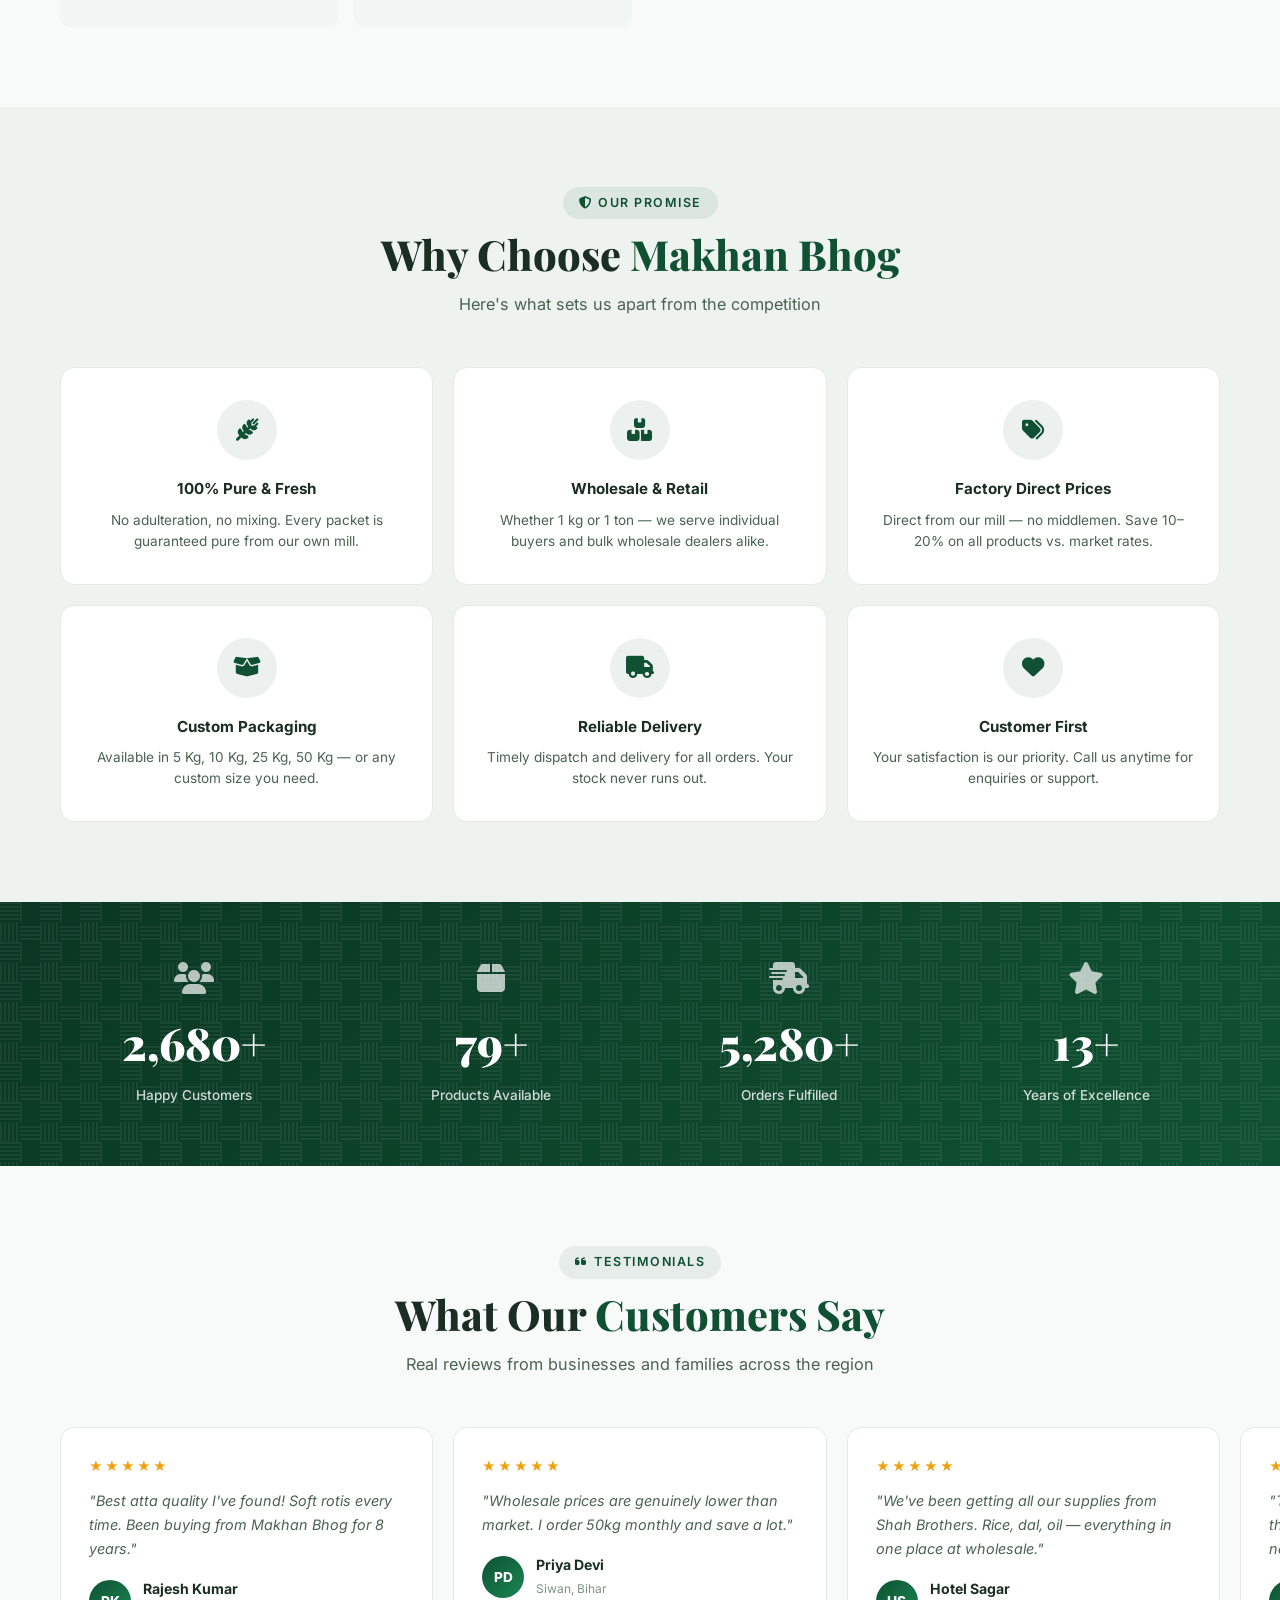
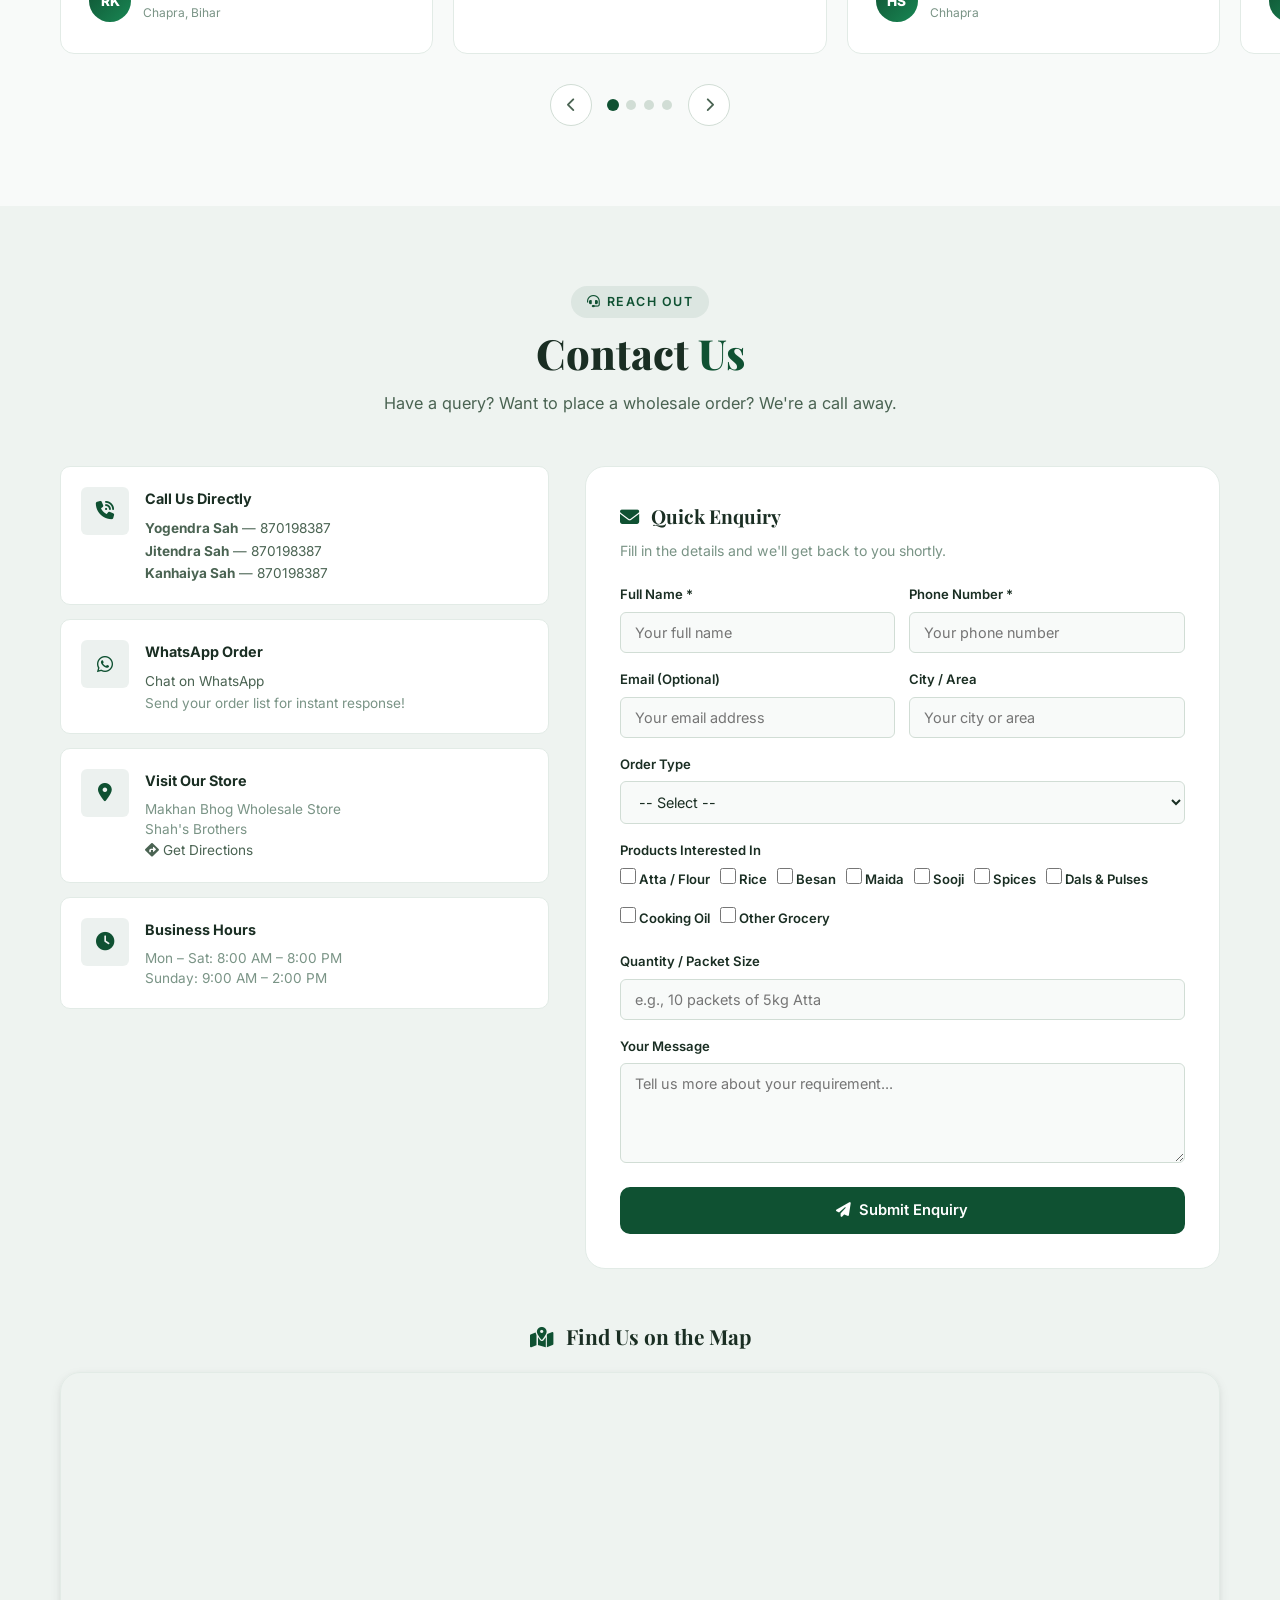
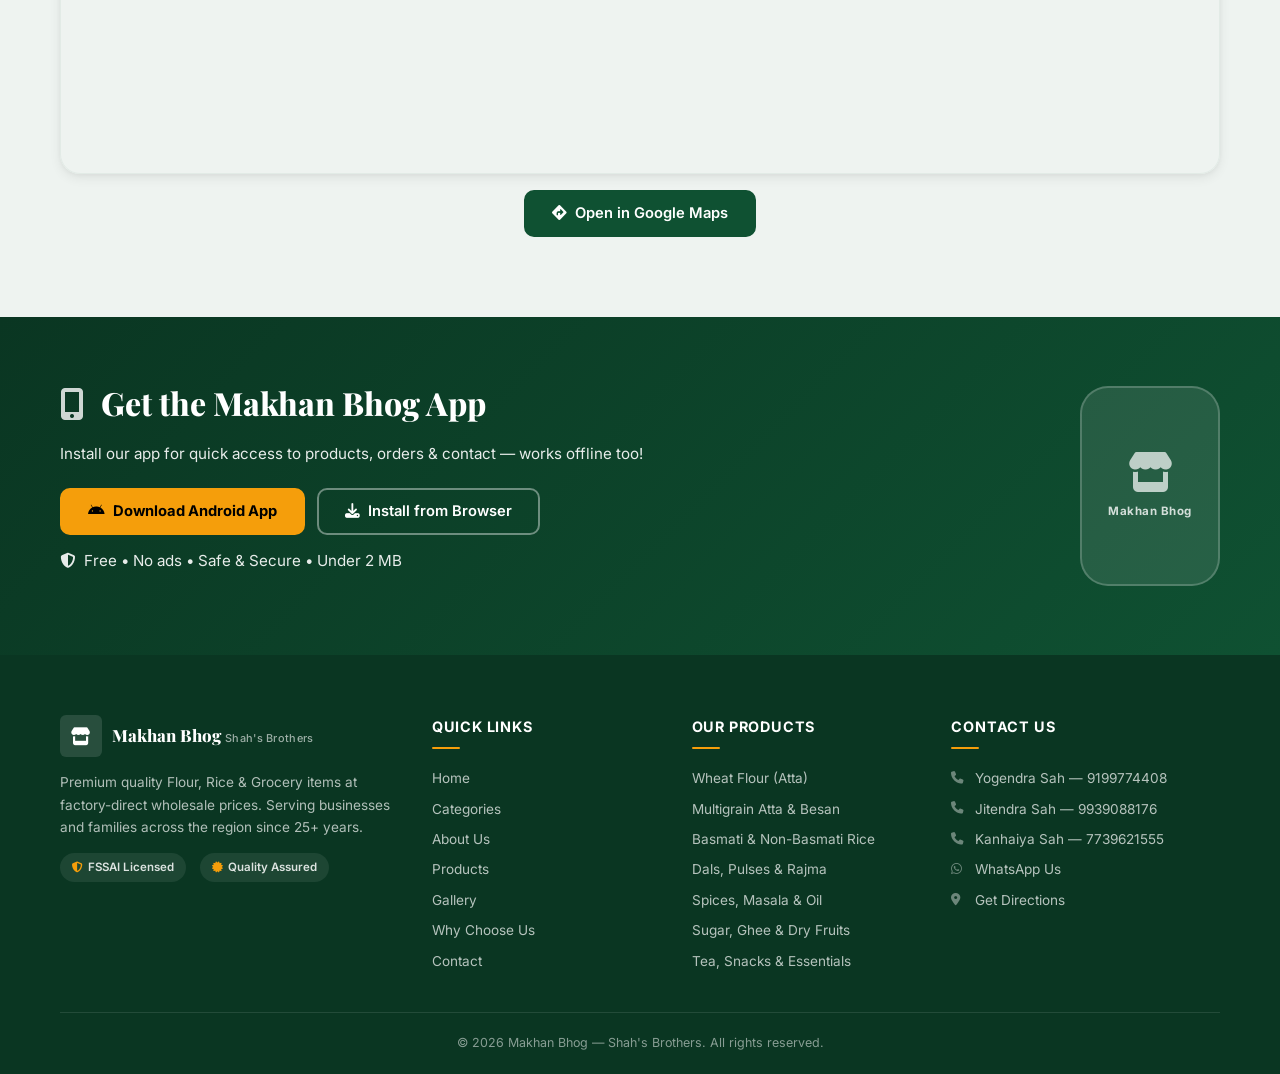
==== commit dfeb070f: "Update all phone numbers to 870198387 in index.html" ====
--- a/index.html
+++ b/index.html
@@ -27,7 +27,7 @@
       <div class="top-bar-inner">
         <span><i class="fas fa-clock"></i> Mon–Sat: 8 AM – 8 PM</span>
         <span><i class="fas fa-percent"></i> Wholesale Prices — Save Up to 20%</span>
-        <span><i class="fas fa-phone"></i> <a href="tel:+919199774408">+91 9199774408</a></span>
+        <span><i class="fas fa-phone"></i> <a href="tel:+91870198387">870198387</a></span>
       </div>
     </div>
   </div>
@@ -58,7 +58,7 @@
         <button class="theme-toggle" id="themeToggle" aria-label="Toggle dark mode">
           <i class="fas fa-moon"></i>
         </button>
-        <a href="tel:+919199774408" class="nav-call-btn"><i class="fas fa-phone"></i> <span>Call Now</span></a>
+        <a href="tel:+91870198387" class="nav-call-btn"><i class="fas fa-phone"></i> <span>Call Now</span></a>
         <button class="hamburger" id="hamburger" aria-label="Toggle menu">
           <span></span><span></span><span></span>
         </button>
@@ -96,8 +96,8 @@
       </div>
       <div class="hero-btns">
         <a href="#products" class="btn btn-primary"><i class="fas fa-shopping-basket"></i> View Products</a>
-        <a href="tel:+919199774408" class="btn btn-outline"><i class="fas fa-phone"></i> Call for Bulk Order</a>
-        <a href="https://wa.me/919199774408" class="btn btn-whatsapp" target="_blank" rel="noopener noreferrer"><i class="fab fa-whatsapp"></i> WhatsApp</a>
+        <a href="tel:+91870198387" class="btn btn-outline"><i class="fas fa-phone"></i> Call for Bulk Order</a>
+        <a href="https://wa.me/870198387" class="btn btn-whatsapp" target="_blank" rel="noopener noreferrer"><i class="fab fa-whatsapp"></i> WhatsApp</a>
       </div>
     </div>
   </section>
@@ -196,7 +196,7 @@
             <span class="deal-badge">WHOLESALE SPECIAL</span>
             <h3>Bulk Order? Save More!</h3>
             <p>Order 50kg+ of any product and get extra 5% off wholesale prices</p>
-            <a href="tel:+919199774408" class="btn btn-sm"><i class="fas fa-phone"></i> Call for Bulk Price</a>
+            <a href="tel:+91870198387" class="btn btn-sm"><i class="fas fa-phone"></i> Call for Bulk Price</a>
           </div>
           <div class="deal-icon"><i class="fas fa-boxes-packing"></i></div>
         </div>
@@ -205,7 +205,7 @@
             <span class="deal-badge">COMBO OFFER</span>
             <h3>Atta + Rice + Dal Combo</h3>
             <p>Order all 3 together &amp; get delivery at reasonable rates + special combo pricing</p>
-            <a href="https://wa.me/919199774408" class="btn btn-sm" target="_blank" rel="noopener noreferrer"><i class="fab fa-whatsapp"></i> Order on WhatsApp</a>
+            <a href="https://wa.me/870198387" class="btn btn-sm" target="_blank" rel="noopener noreferrer"><i class="fab fa-whatsapp"></i> Order on WhatsApp</a>
           </div>
           <div class="deal-icon"><i class="fas fa-tags"></i></div>
         </div>
@@ -252,7 +252,7 @@
               <span class="size-tag">25 Kg</span>
               <span class="size-tag">50 Kg</span>
             </div>
-            <a href="tel:+919199774408" class="btn btn-sm"><i class="fas fa-phone"></i> Order Now</a>
+            <a href="tel:+91870198387" class="btn btn-sm"><i class="fas fa-phone"></i> Order Now</a>
           </div>
         </div>
 
@@ -879,7 +879,7 @@
       <div class="products-cta">
         <p>Need a <strong>custom order</strong>, <strong>bulk quantity</strong> or <strong>combo pack</strong>? Call us directly!</p>
         <div class="cta-numbers">
-          <a href="tel:+918709198387" class="btn btn-primary"><i class="fas fa-phone"></i> 8709198387</a>
+          <a href="tel:+91870198387" class="btn btn-primary"><i class="fas fa-phone"></i> 870198387</a>
         </div>
       </div>
     </div>
@@ -1204,9 +1204,9 @@
             <div class="info-icon"><i class="fas fa-phone-volume"></i></div>
             <div>
               <h4>Call Us Directly</h4>
-              <a href="tel:+919199774408"><strong>Yogendra Sah</strong> — +91 9199774408</a>
-              <a href="tel:+919939088176"><strong>Jitendra Sah</strong> — +91 9939088176</a>
-              <a href="tel:+917739621555"><strong>Kanhaiya Sah</strong> — +91 7739621555</a>
+              <a href="tel:+91870198387"><strong>Yogendra Sah</strong> — 870198387</a>
+              <a href="tel:+91870198387"><strong>Jitendra Sah</strong> — 870198387</a>
+              <a href="tel:+91870198387"><strong>Kanhaiya Sah</strong> — 870198387</a>
             </div>
           </div>
           <div class="info-card">
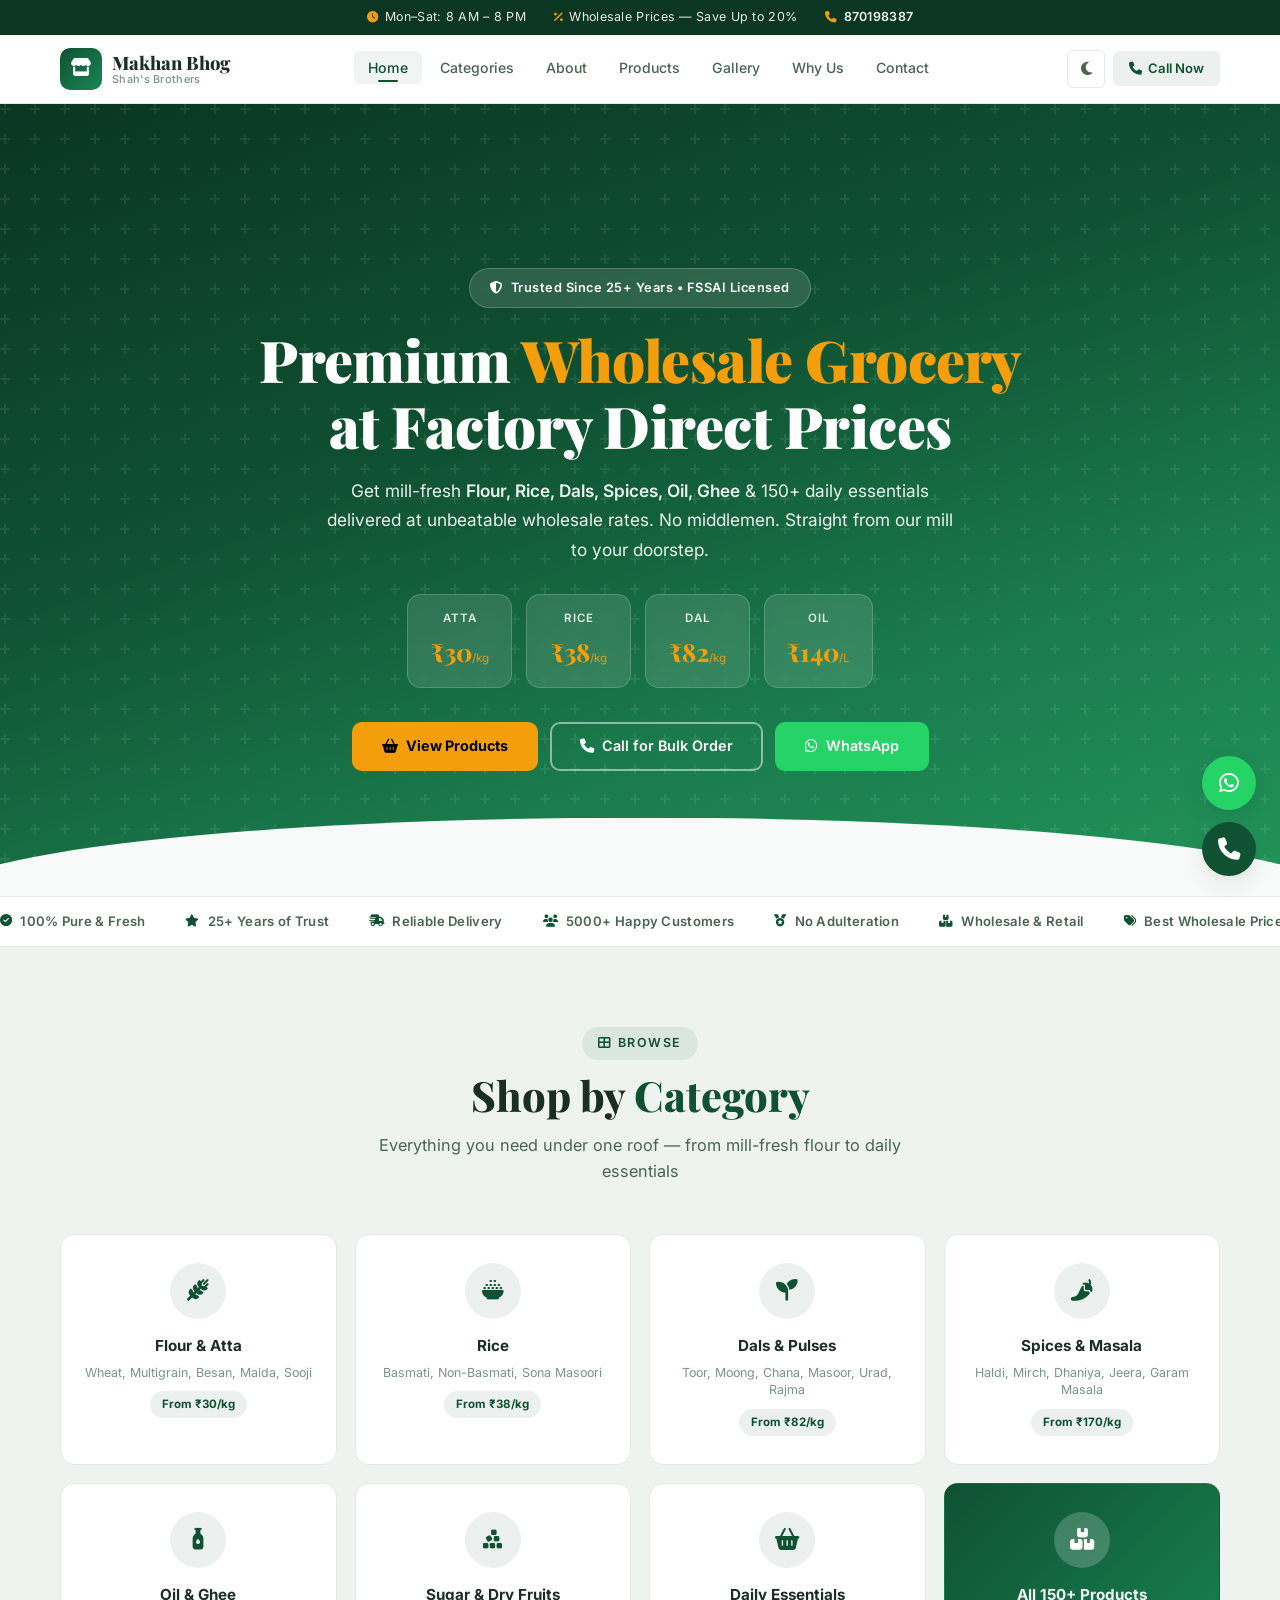
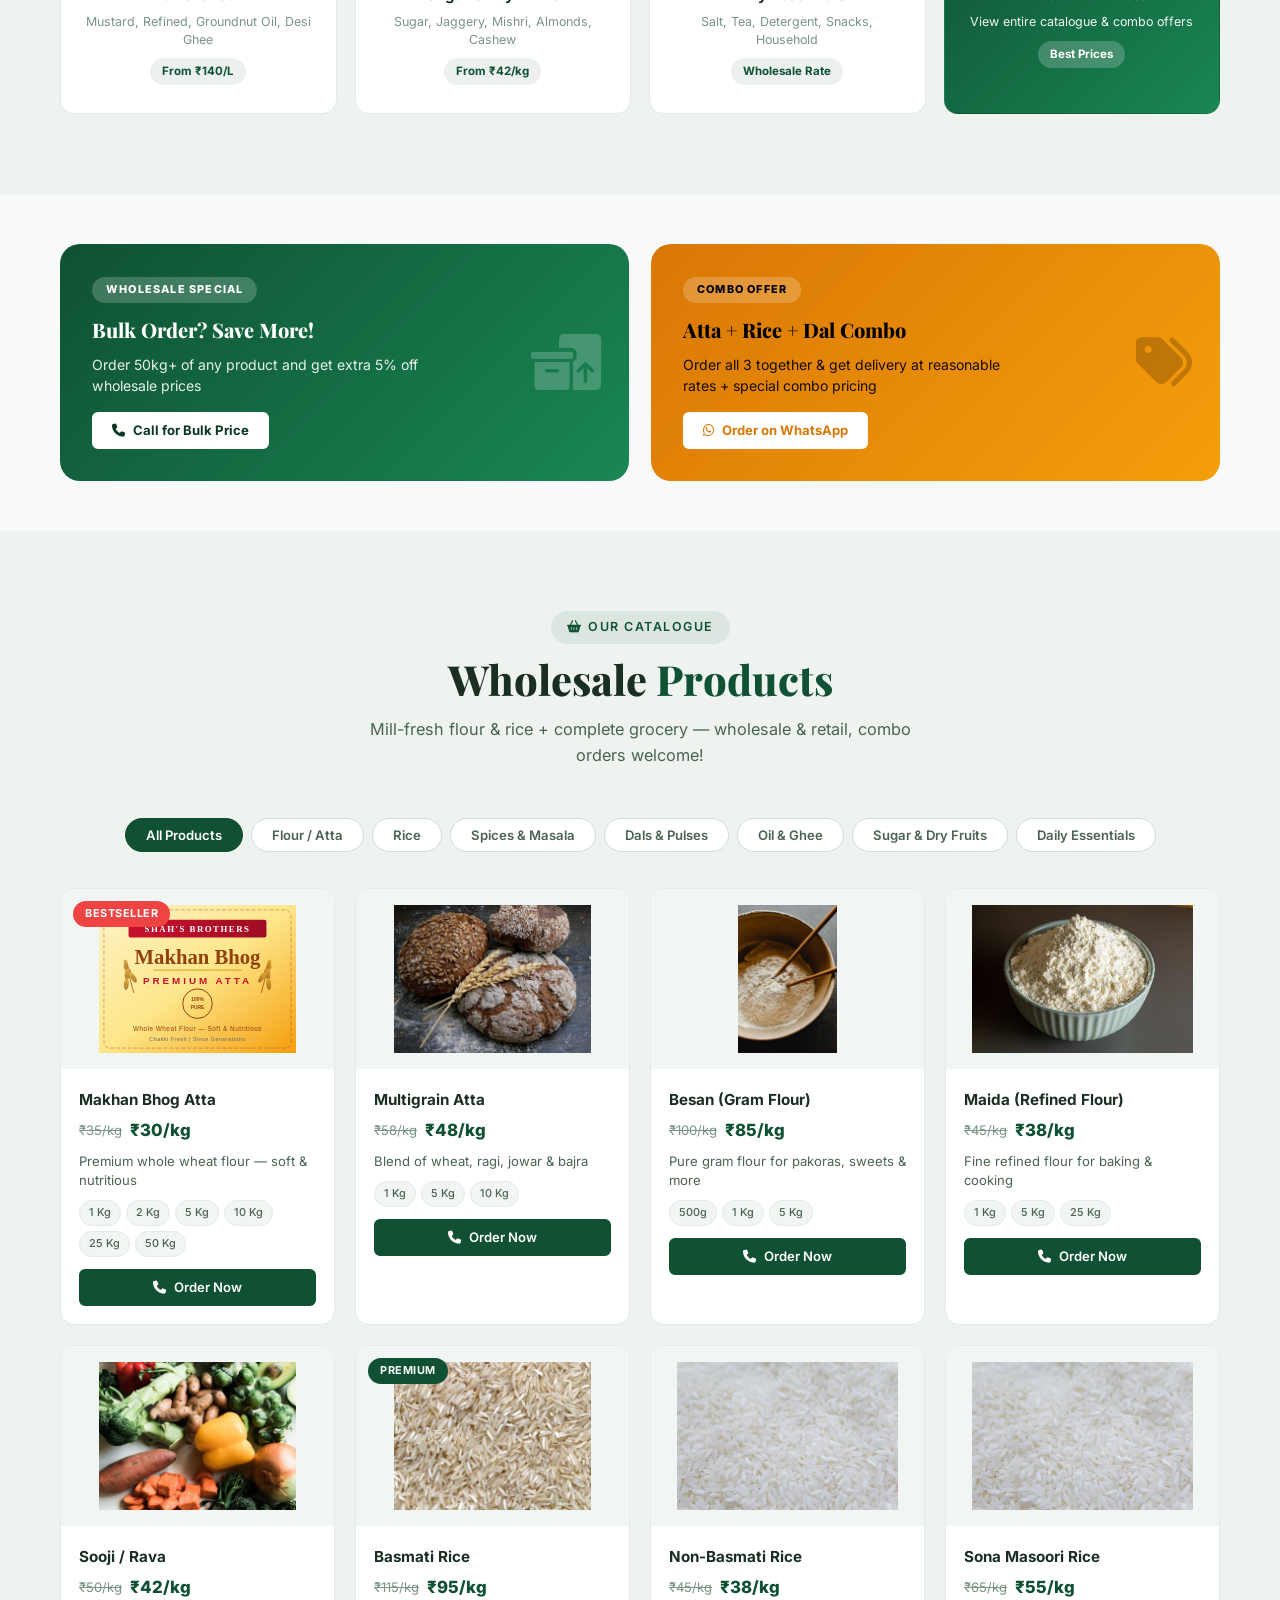
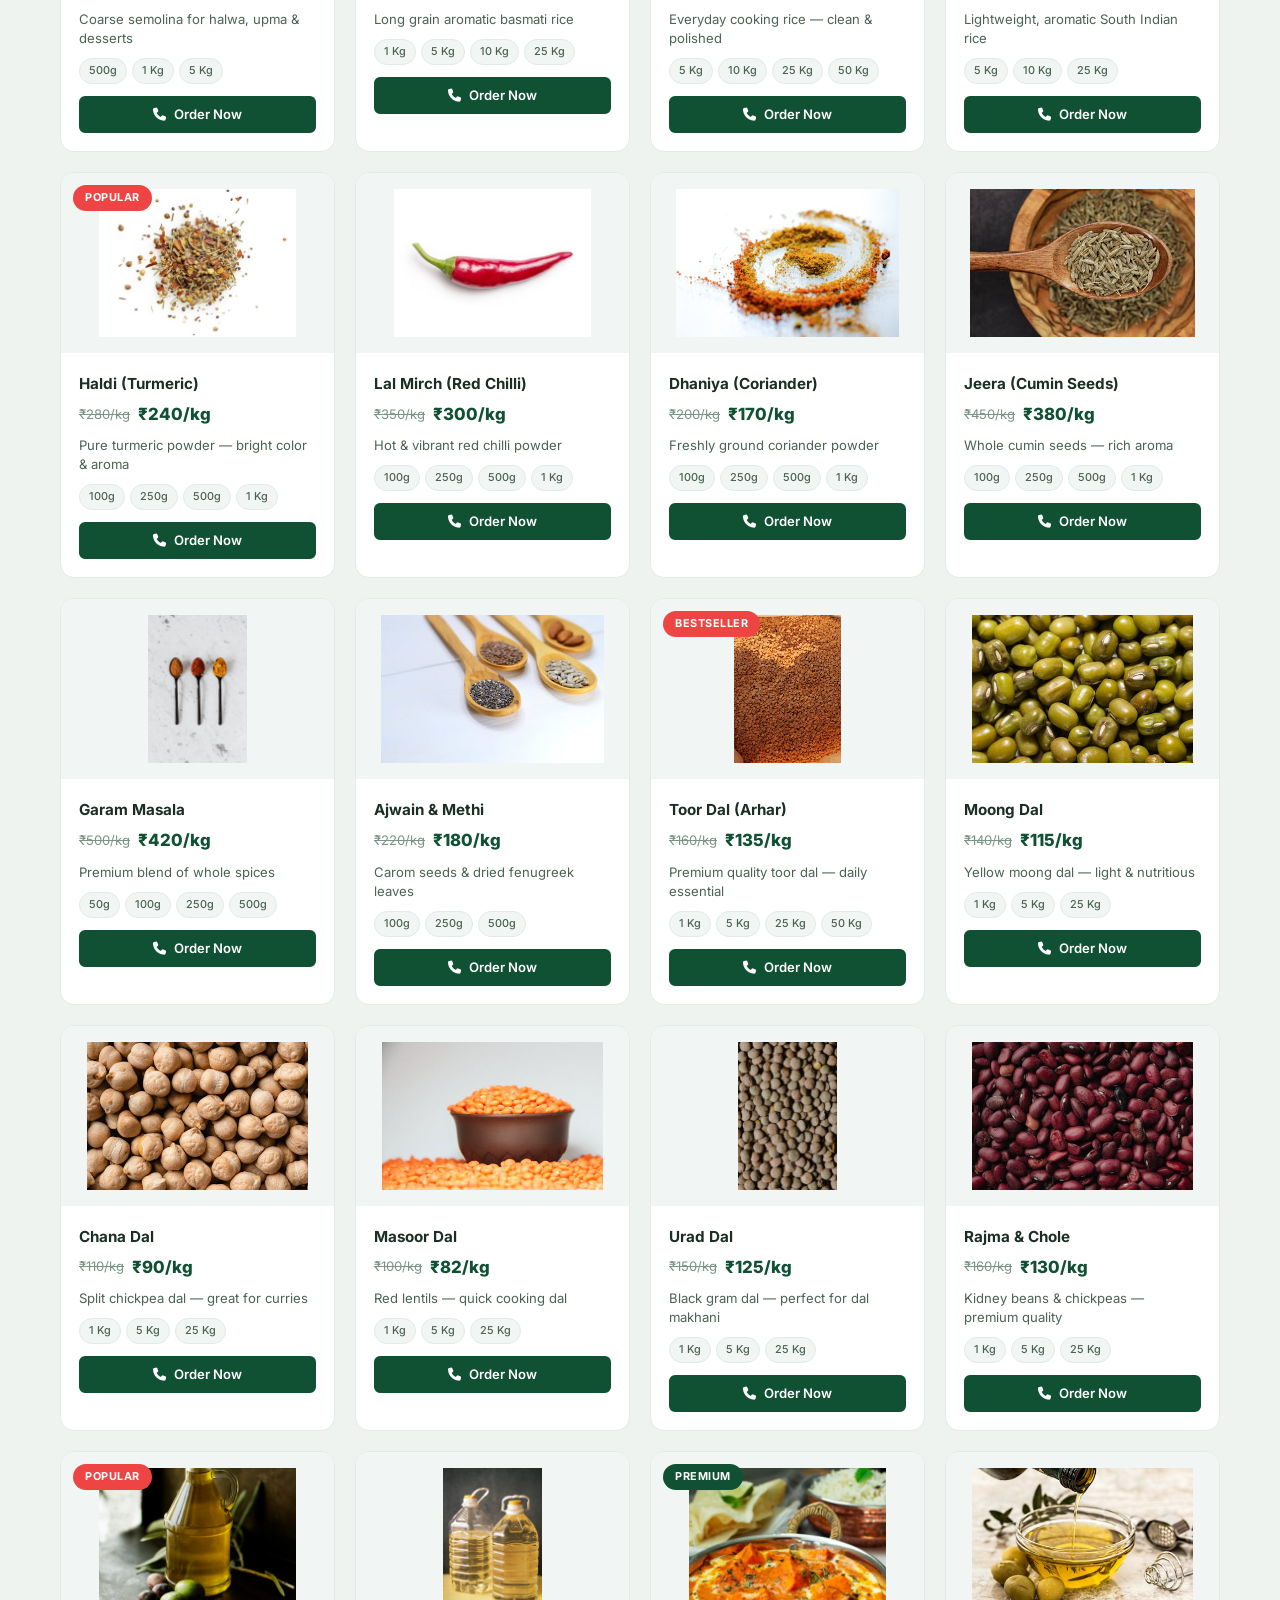
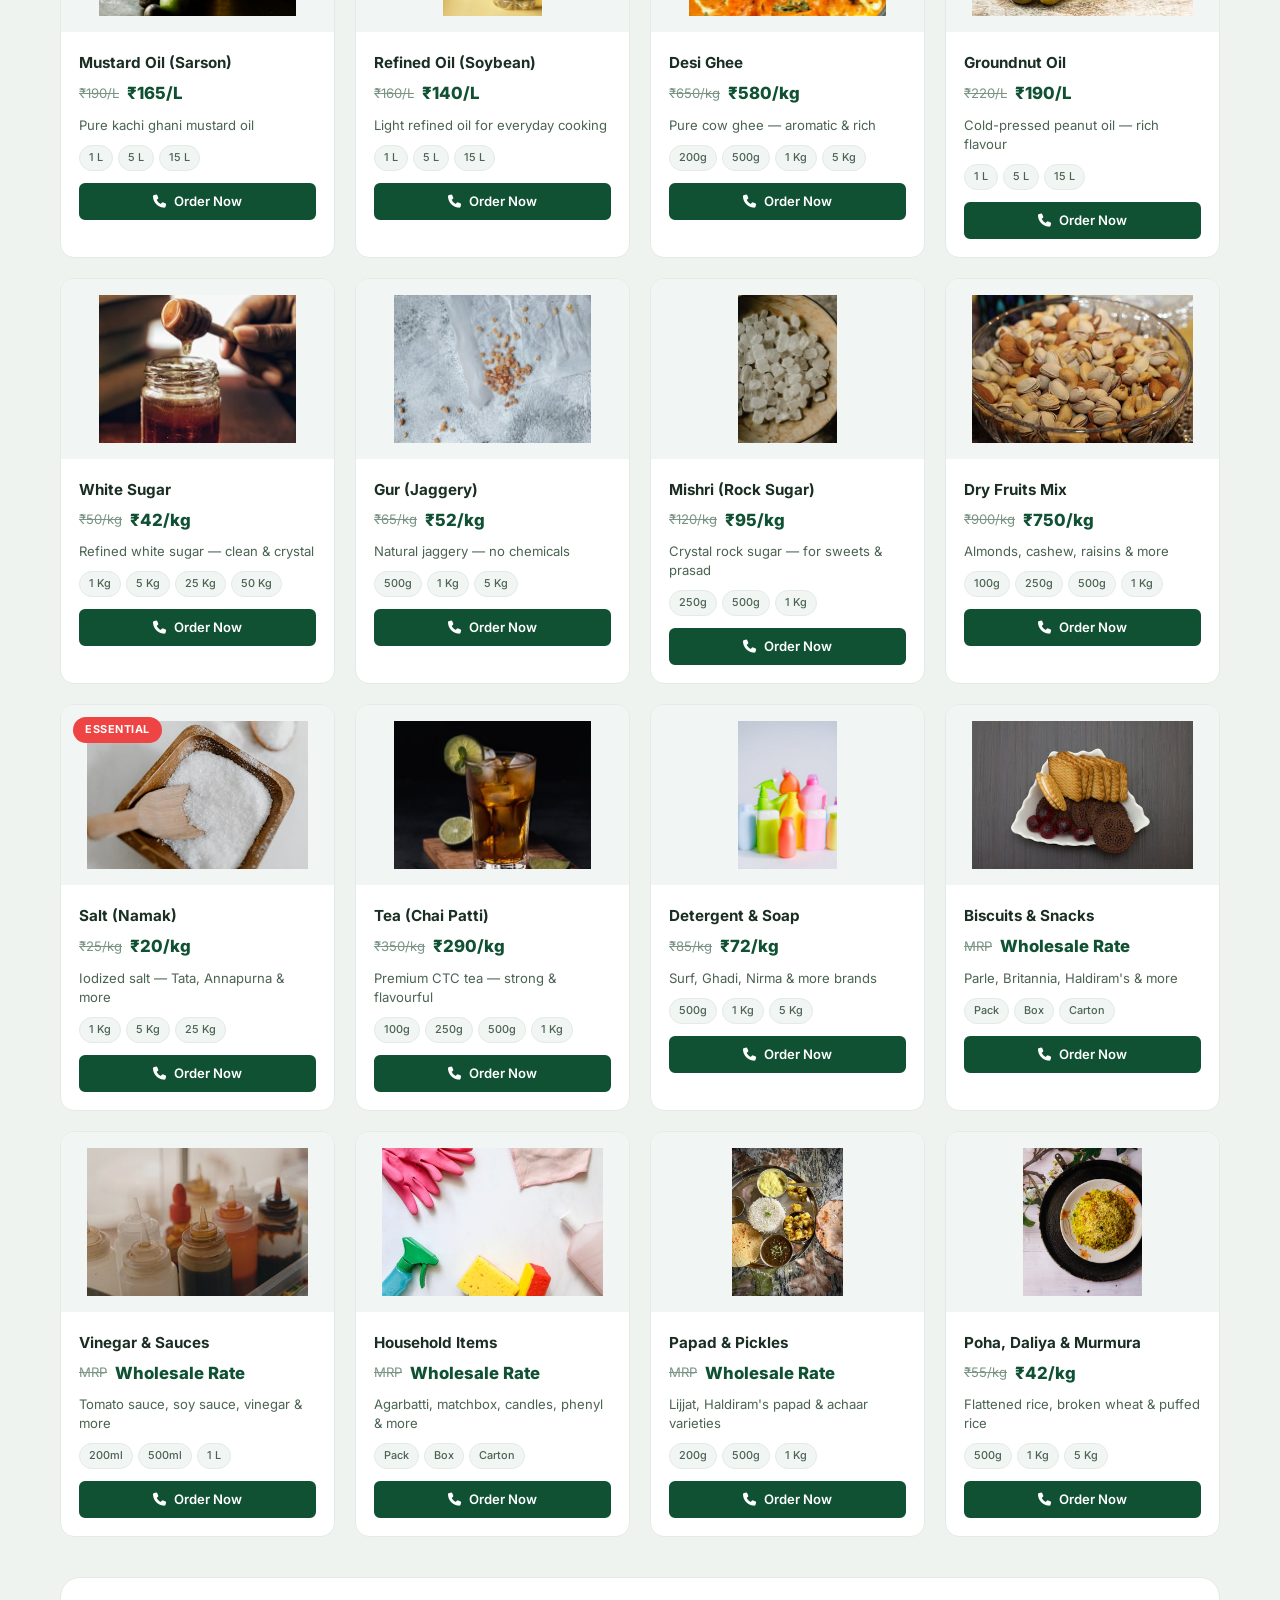
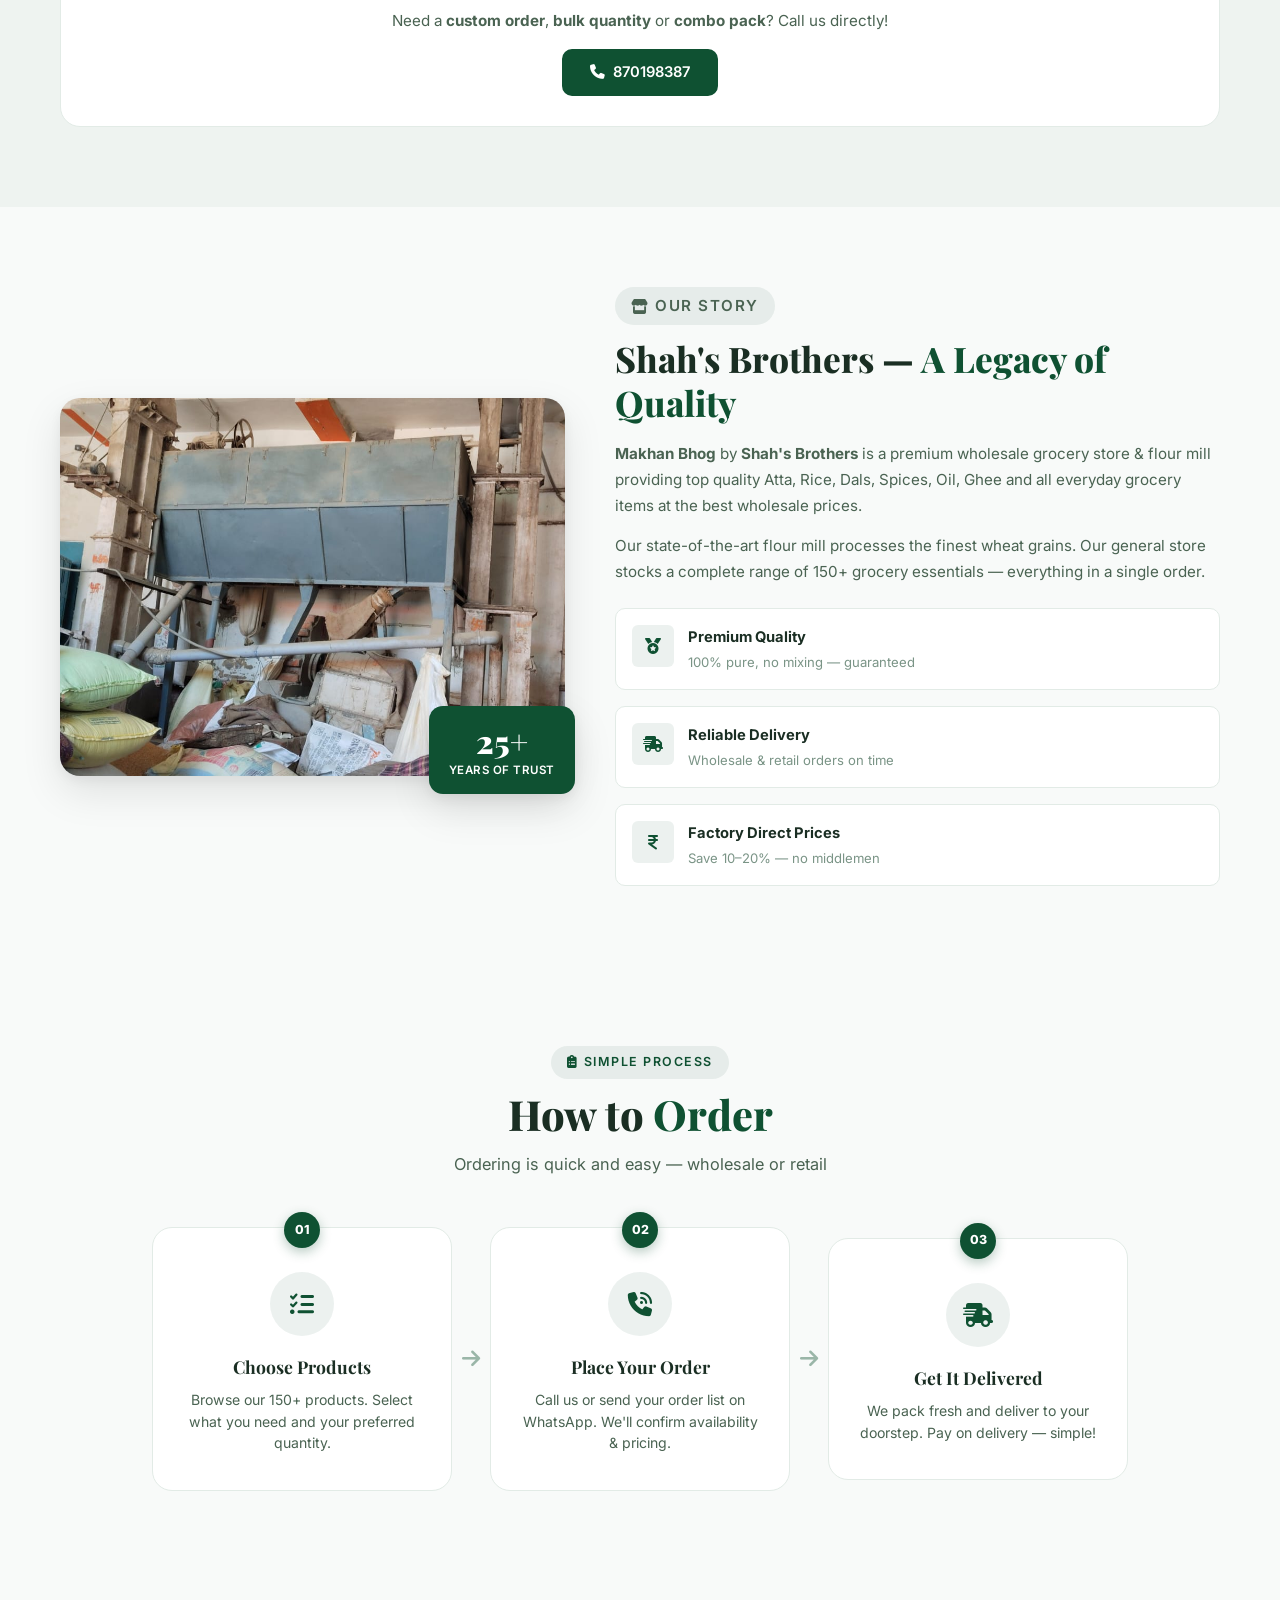
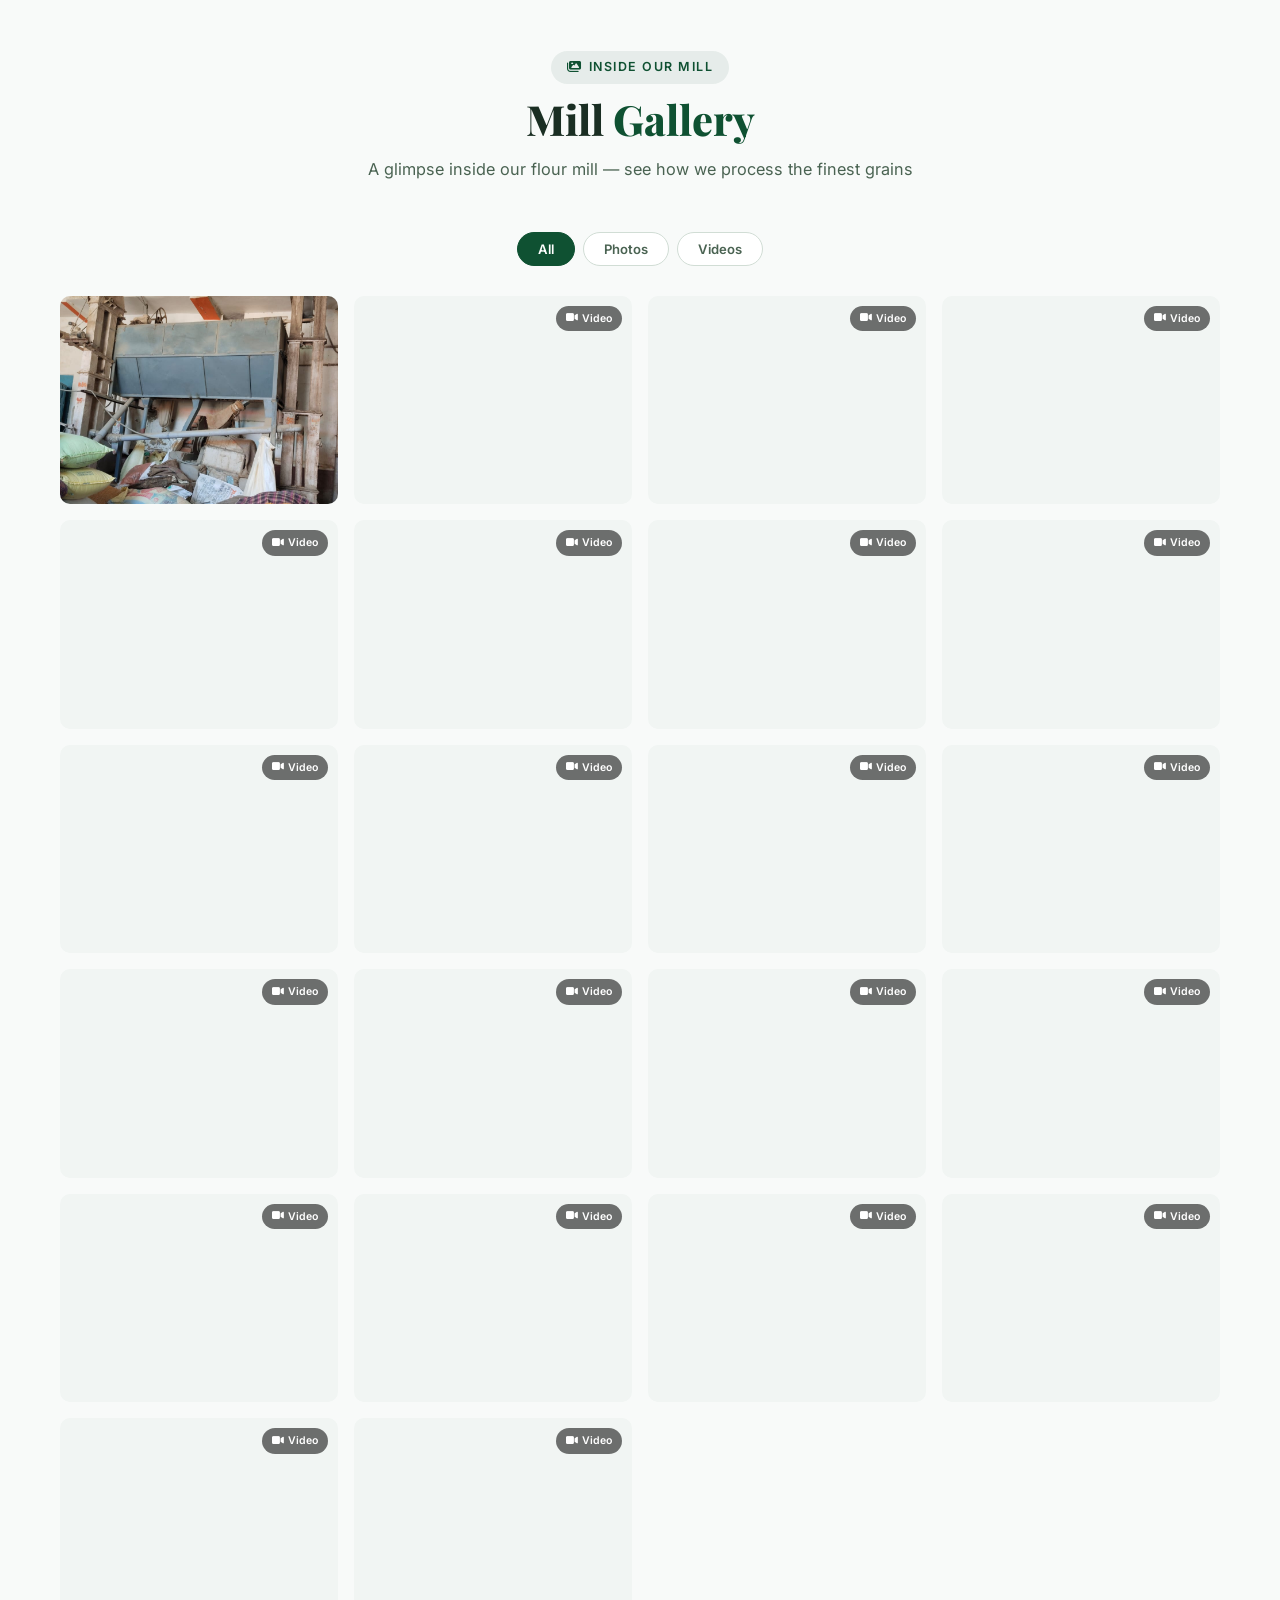
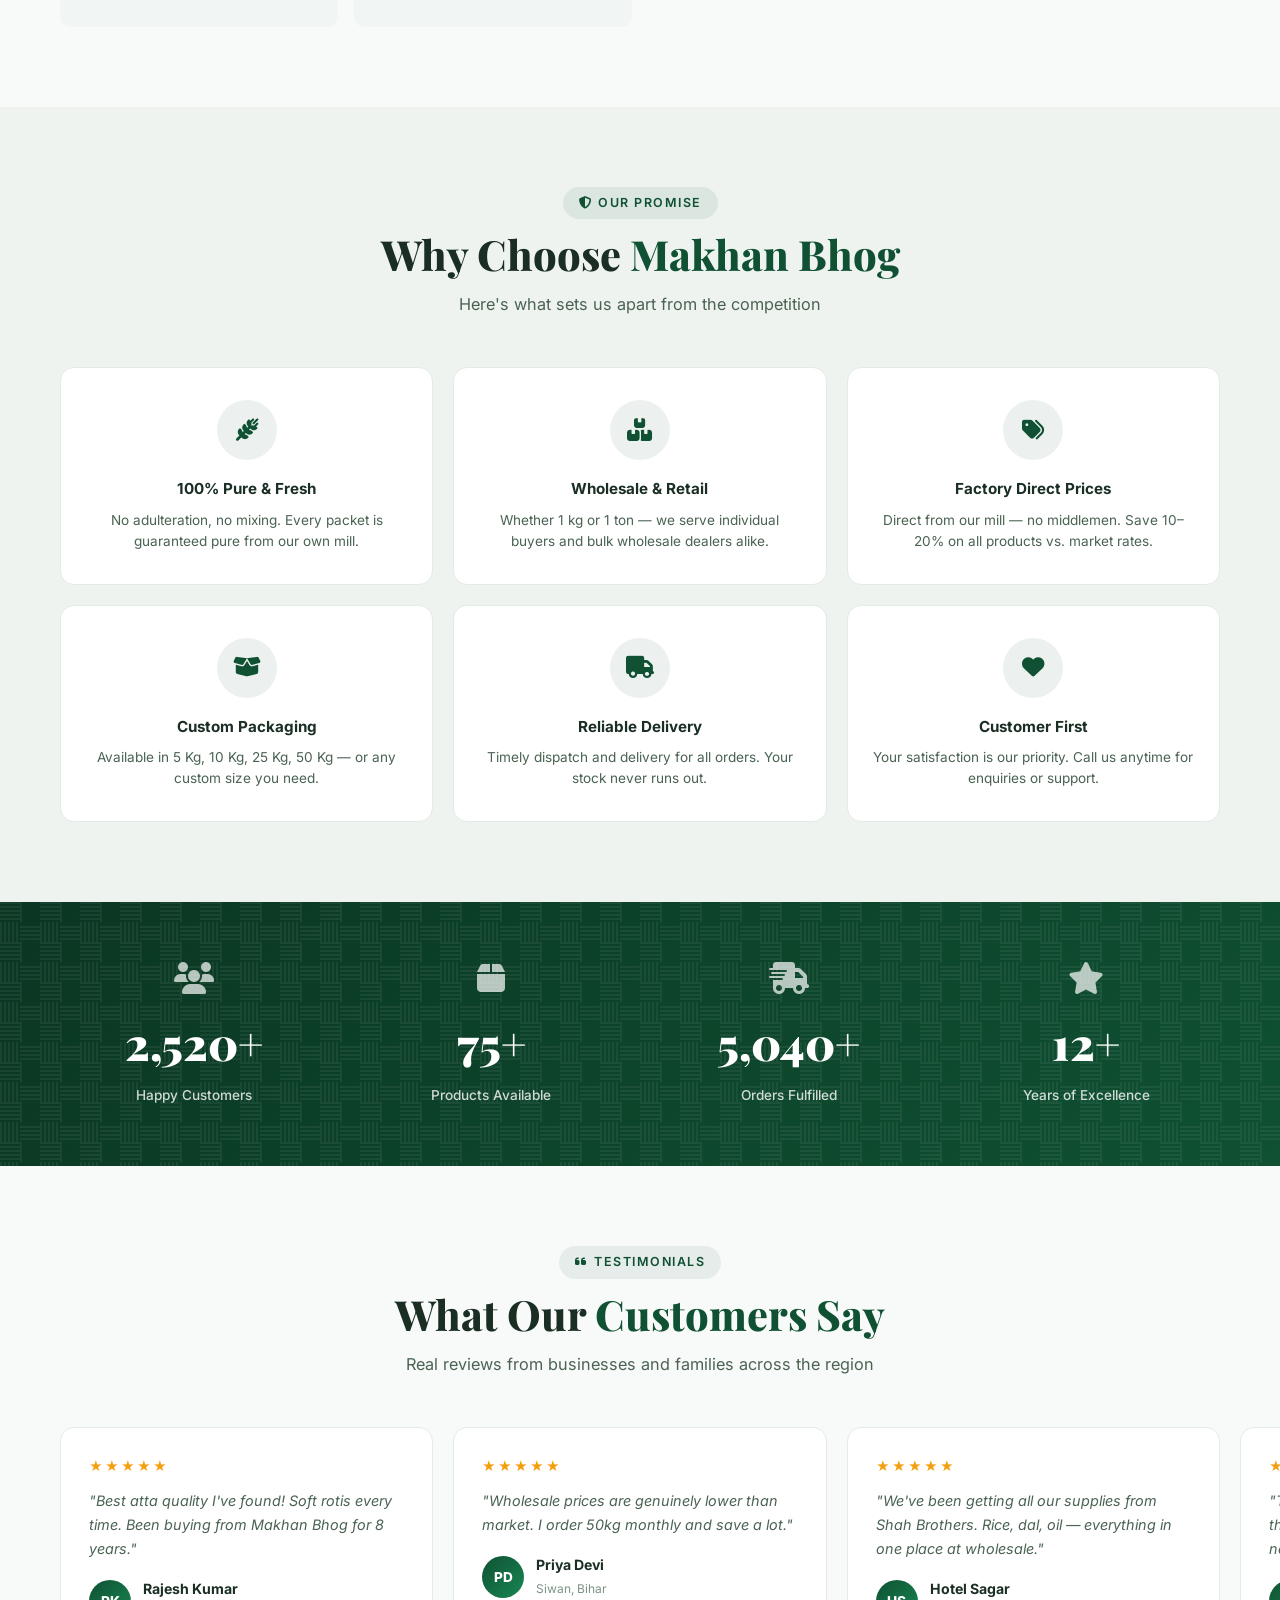
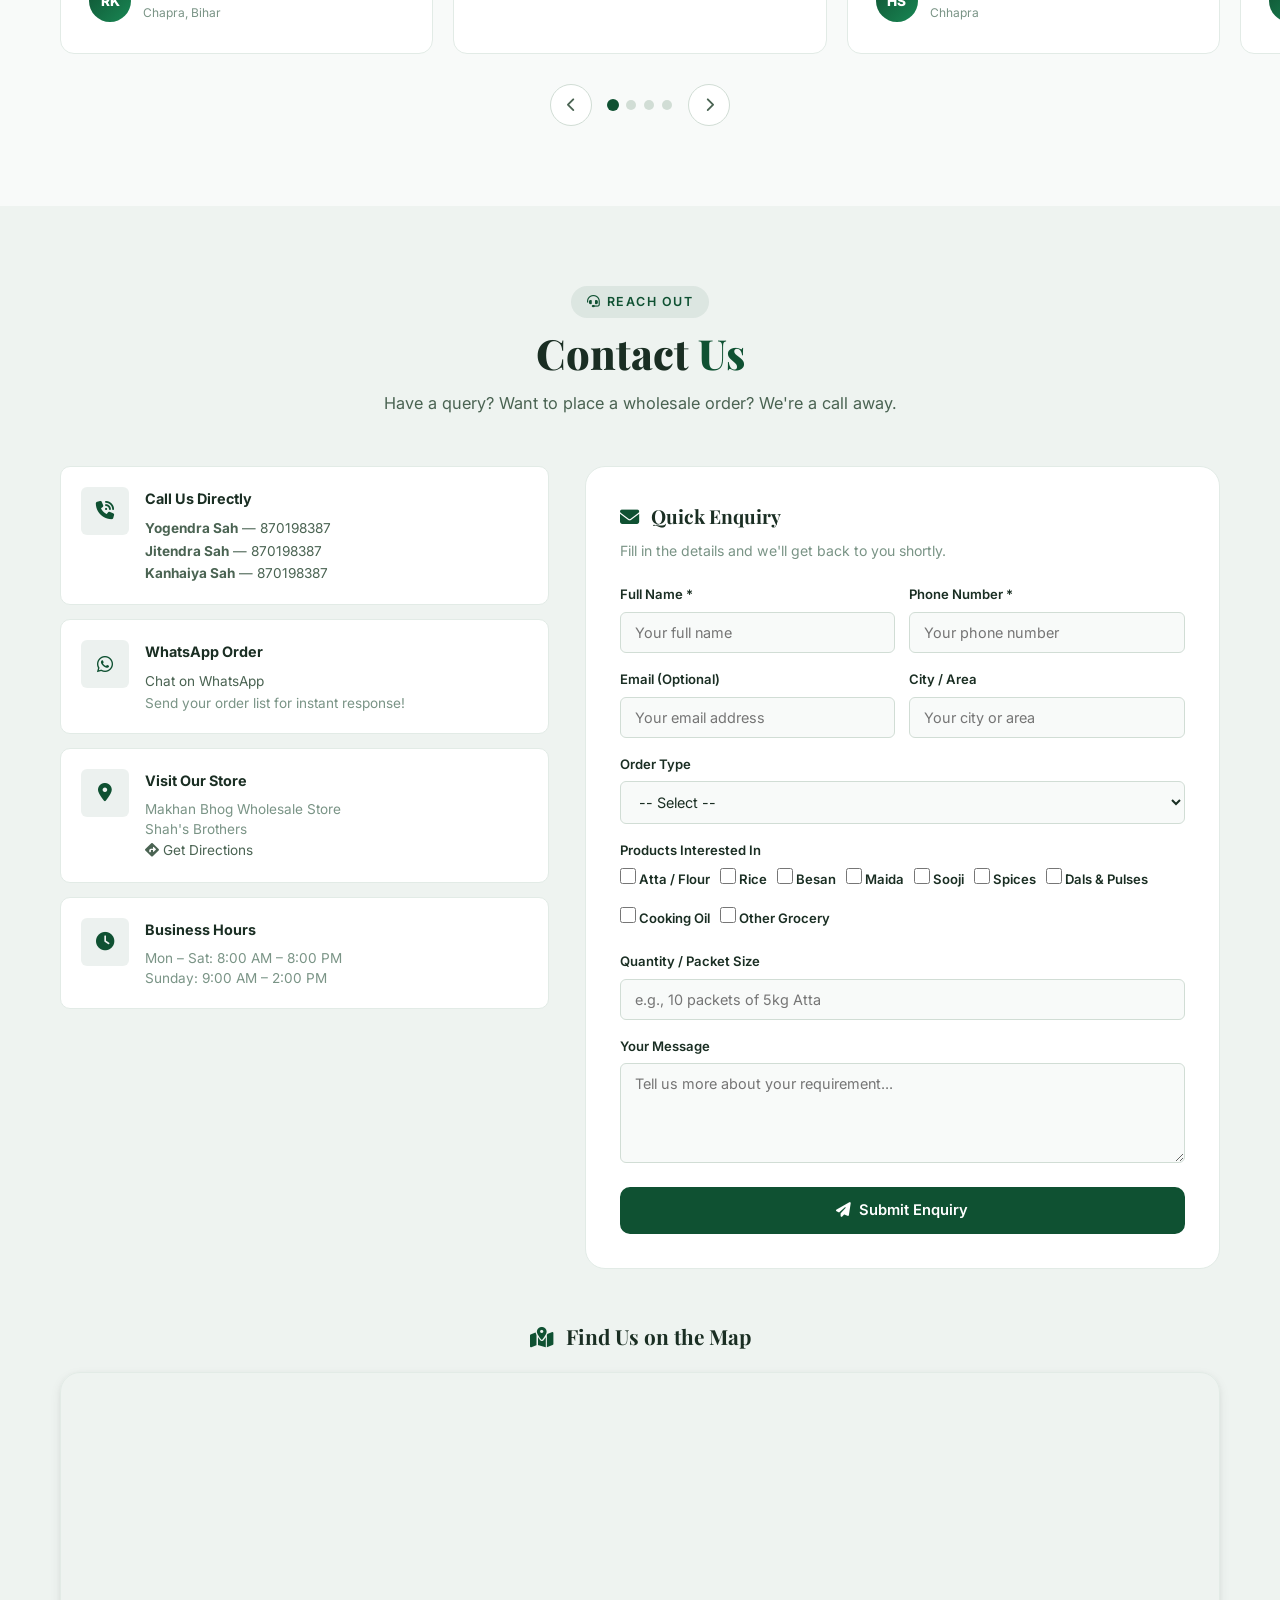
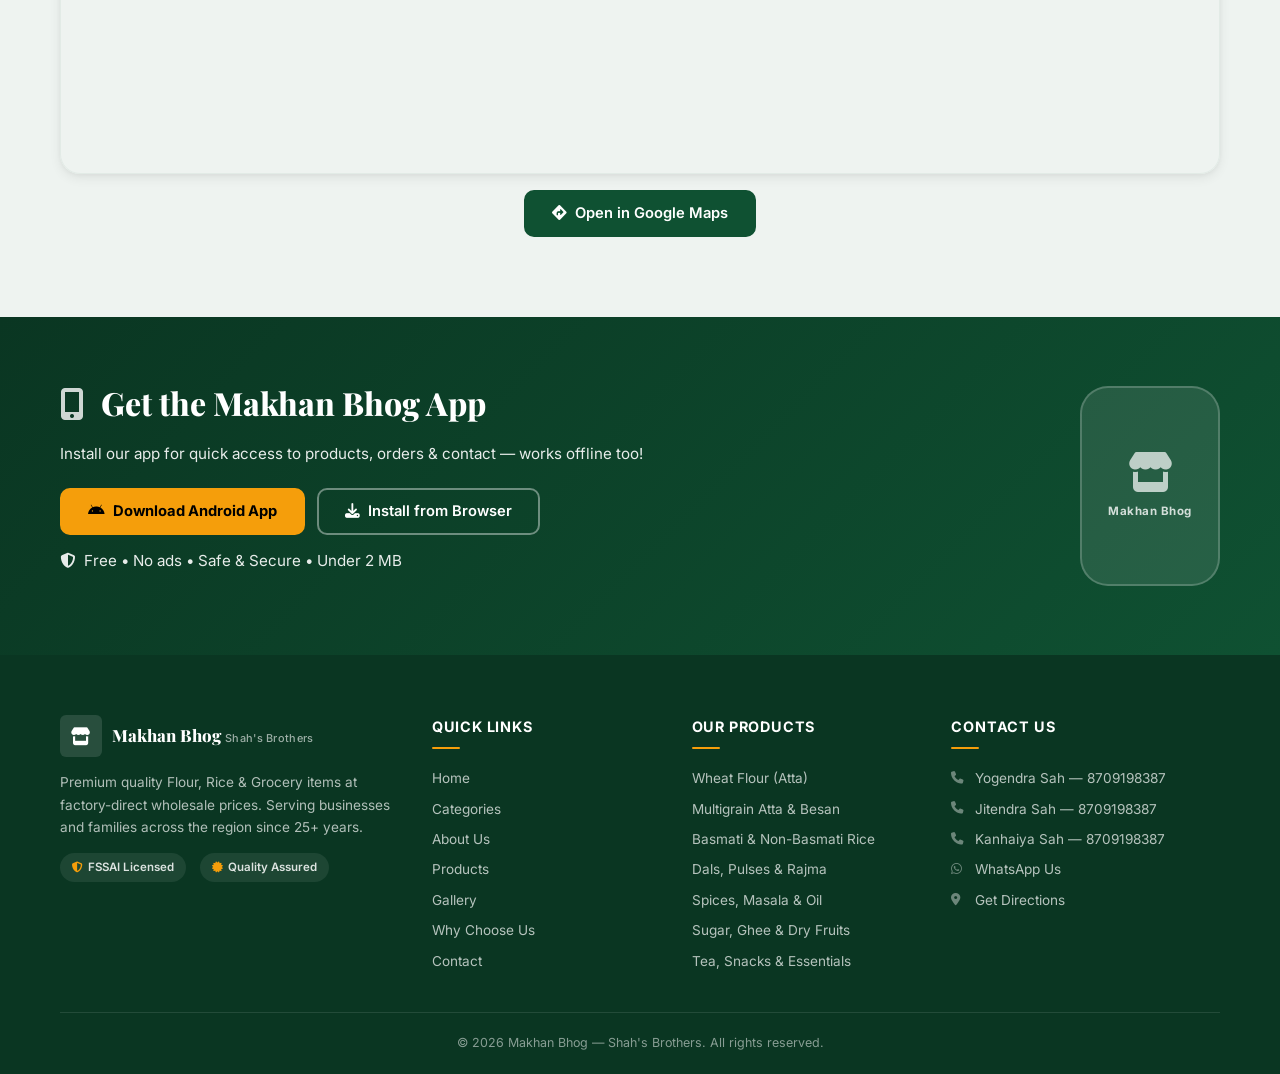
==== commit 50eebbf2: "Update all phone numbers to 8709198387 in index.html (footer, nav, floating buttons, and contact sec" ====
--- a/index.html
+++ b/index.html
@@ -1304,8 +1304,8 @@
             <h4>Thank you for your enquiry!</h4>
             <p>We'll get back to you shortly. For faster response, call us directly.</p>
             <div class="success-numbers">
-              <a href="tel:+919199774408" class="btn btn-sm"><i class="fas fa-phone"></i> 9199774408</a>
-              <a href="tel:+919939088176" class="btn btn-sm"><i class="fas fa-phone"></i> 9939088176</a>
+              <a href="tel:+918709198387" class="btn btn-sm"><i class="fas fa-phone"></i> 8709198387</a>
+              <a href="tel:+918709198387" class="btn btn-sm"><i class="fas fa-phone"></i> 8709198387</a>
             </div>
           </div>
         </div>
@@ -1343,8 +1343,8 @@
 
   <!-- ===== FLOATING CTA (desktop only) ===== -->
   <div class="floating-btns">
-    <a href="https://wa.me/919199774408" class="float-btn whatsapp" target="_blank" rel="noopener noreferrer" aria-label="WhatsApp"><i class="fab fa-whatsapp"></i></a>
-    <a href="tel:+919199774408" class="float-btn call" aria-label="Call Now"><i class="fas fa-phone"></i></a>
+    <a href="https://wa.me/8709198387" class="float-btn whatsapp" target="_blank" rel="noopener noreferrer" aria-label="WhatsApp"><i class="fab fa-whatsapp"></i></a>
+    <a href="tel:+918709198387" class="float-btn call" aria-label="Call Now"><i class="fas fa-phone"></i></a>
   </div>
 
   <!-- ===== SCROLL TO TOP ===== -->
@@ -1360,11 +1360,11 @@
       <i class="fas fa-shopping-basket"></i>
       <span>Products</span>
     </a>
-    <a href="tel:+919199774408" class="bottom-nav-item bottom-nav-call">
+    <a href="tel:+918709198387" class="bottom-nav-item bottom-nav-call">
       <div class="bottom-nav-call-icon"><i class="fas fa-phone"></i></div>
       <span>Call</span>
     </a>
-    <a href="https://wa.me/919199774408" class="bottom-nav-item" target="_blank" rel="noopener noreferrer">
+    <a href="https://wa.me/8709198387" class="bottom-nav-item" target="_blank" rel="noopener noreferrer">
       <i class="fab fa-whatsapp"></i>
       <span>WhatsApp</span>
     </a>
@@ -1419,9 +1419,9 @@
         <div class="footer-col">
           <h4>Contact Us</h4>
           <ul class="footer-contact">
-            <li><a href="tel:+919199774408"><i class="fas fa-phone"></i> Yogendra Sah — 9199774408</a></li>
-            <li><a href="tel:+919939088176"><i class="fas fa-phone"></i> Jitendra Sah — 9939088176</a></li>
-            <li><a href="tel:+917739621555"><i class="fas fa-phone"></i> Kanhaiya Sah — 7739621555</a></li>
+            <li><a href="tel:+918709198387"><i class="fas fa-phone"></i> Yogendra Sah — 8709198387</a></li>
+            <li><a href="tel:+918709198387"><i class="fas fa-phone"></i> Jitendra Sah — 8709198387</a></li>
+            <li><a href="tel:+918709198387"><i class="fas fa-phone"></i> Kanhaiya Sah — 8709198387</a></li>
             <li><a href="https://wa.me/919199774408" target="_blank" rel="noopener noreferrer"><i class="fab fa-whatsapp"></i> WhatsApp Us</a></li>
             <li><a href="https://maps.google.com/?q=25.902943,84.508041" target="_blank" rel="noopener noreferrer"><i class="fas fa-location-dot"></i> Get Directions</a></li>
           </ul>
